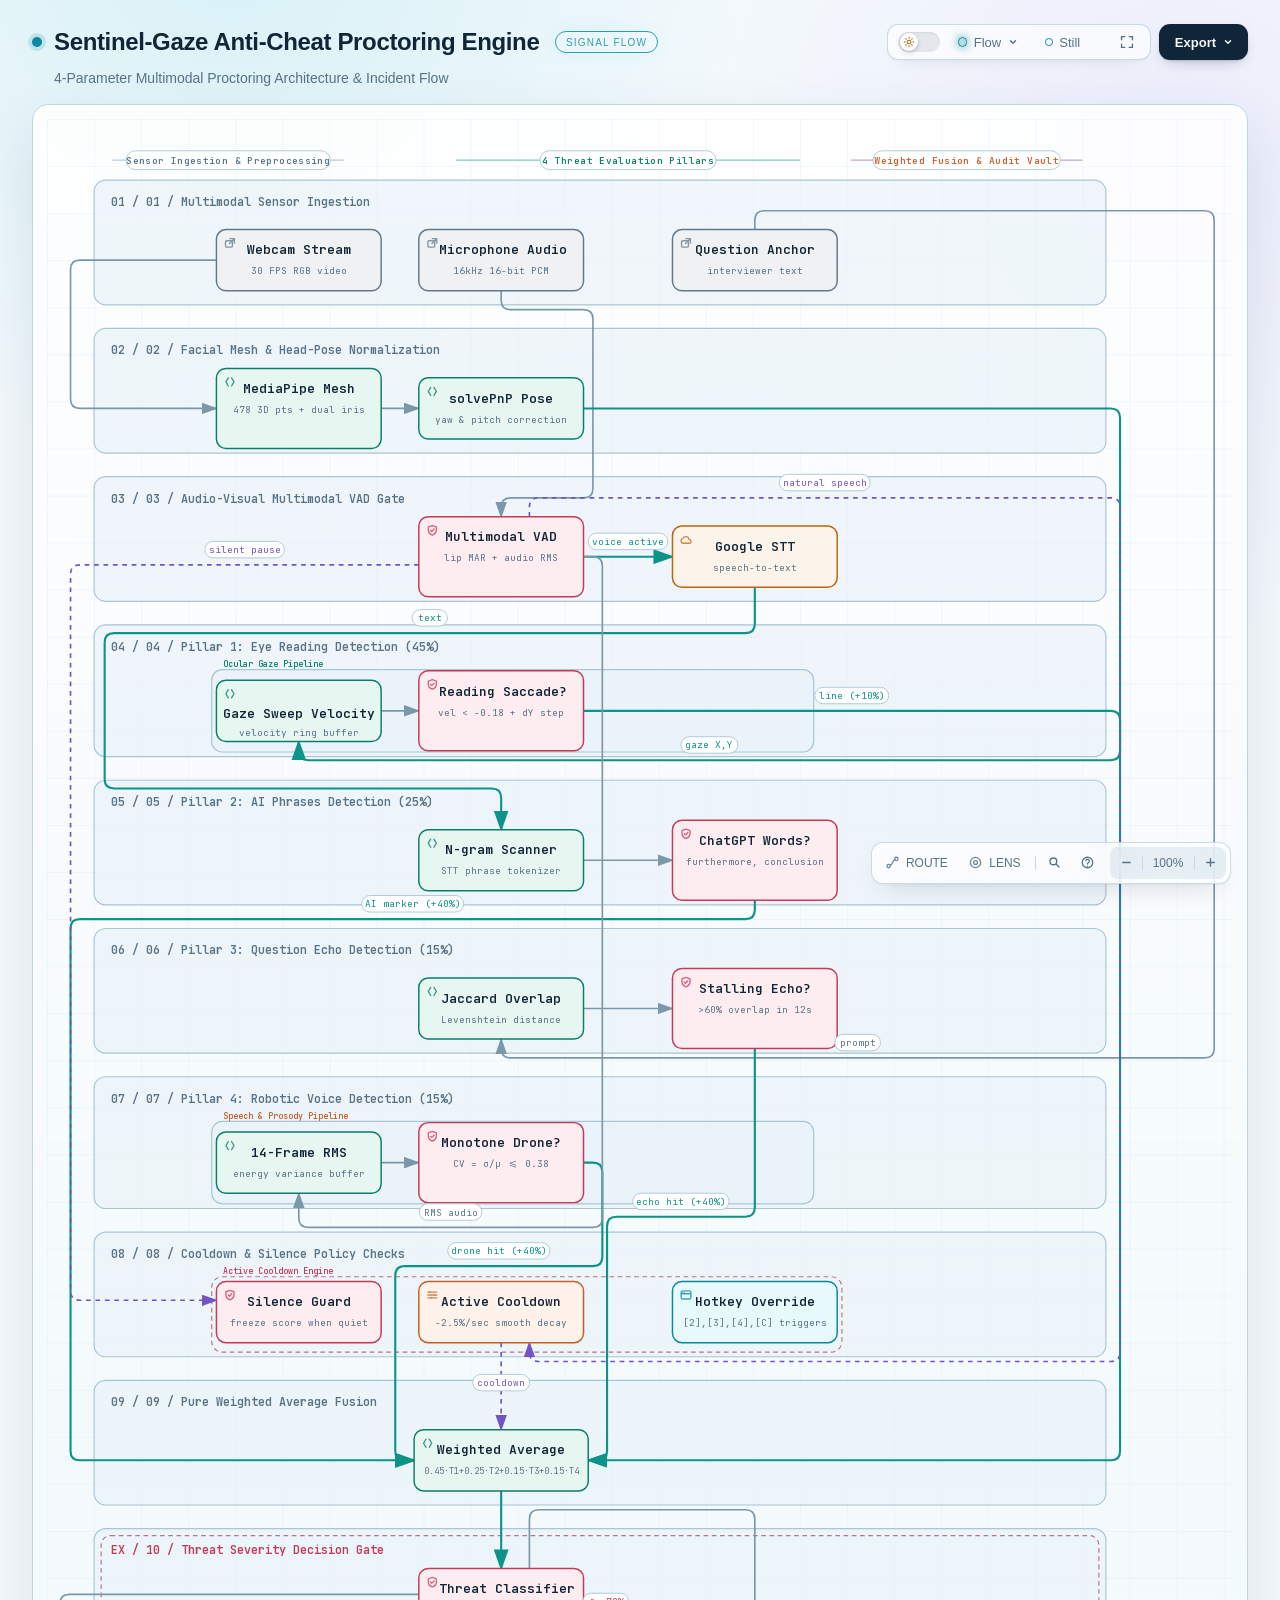
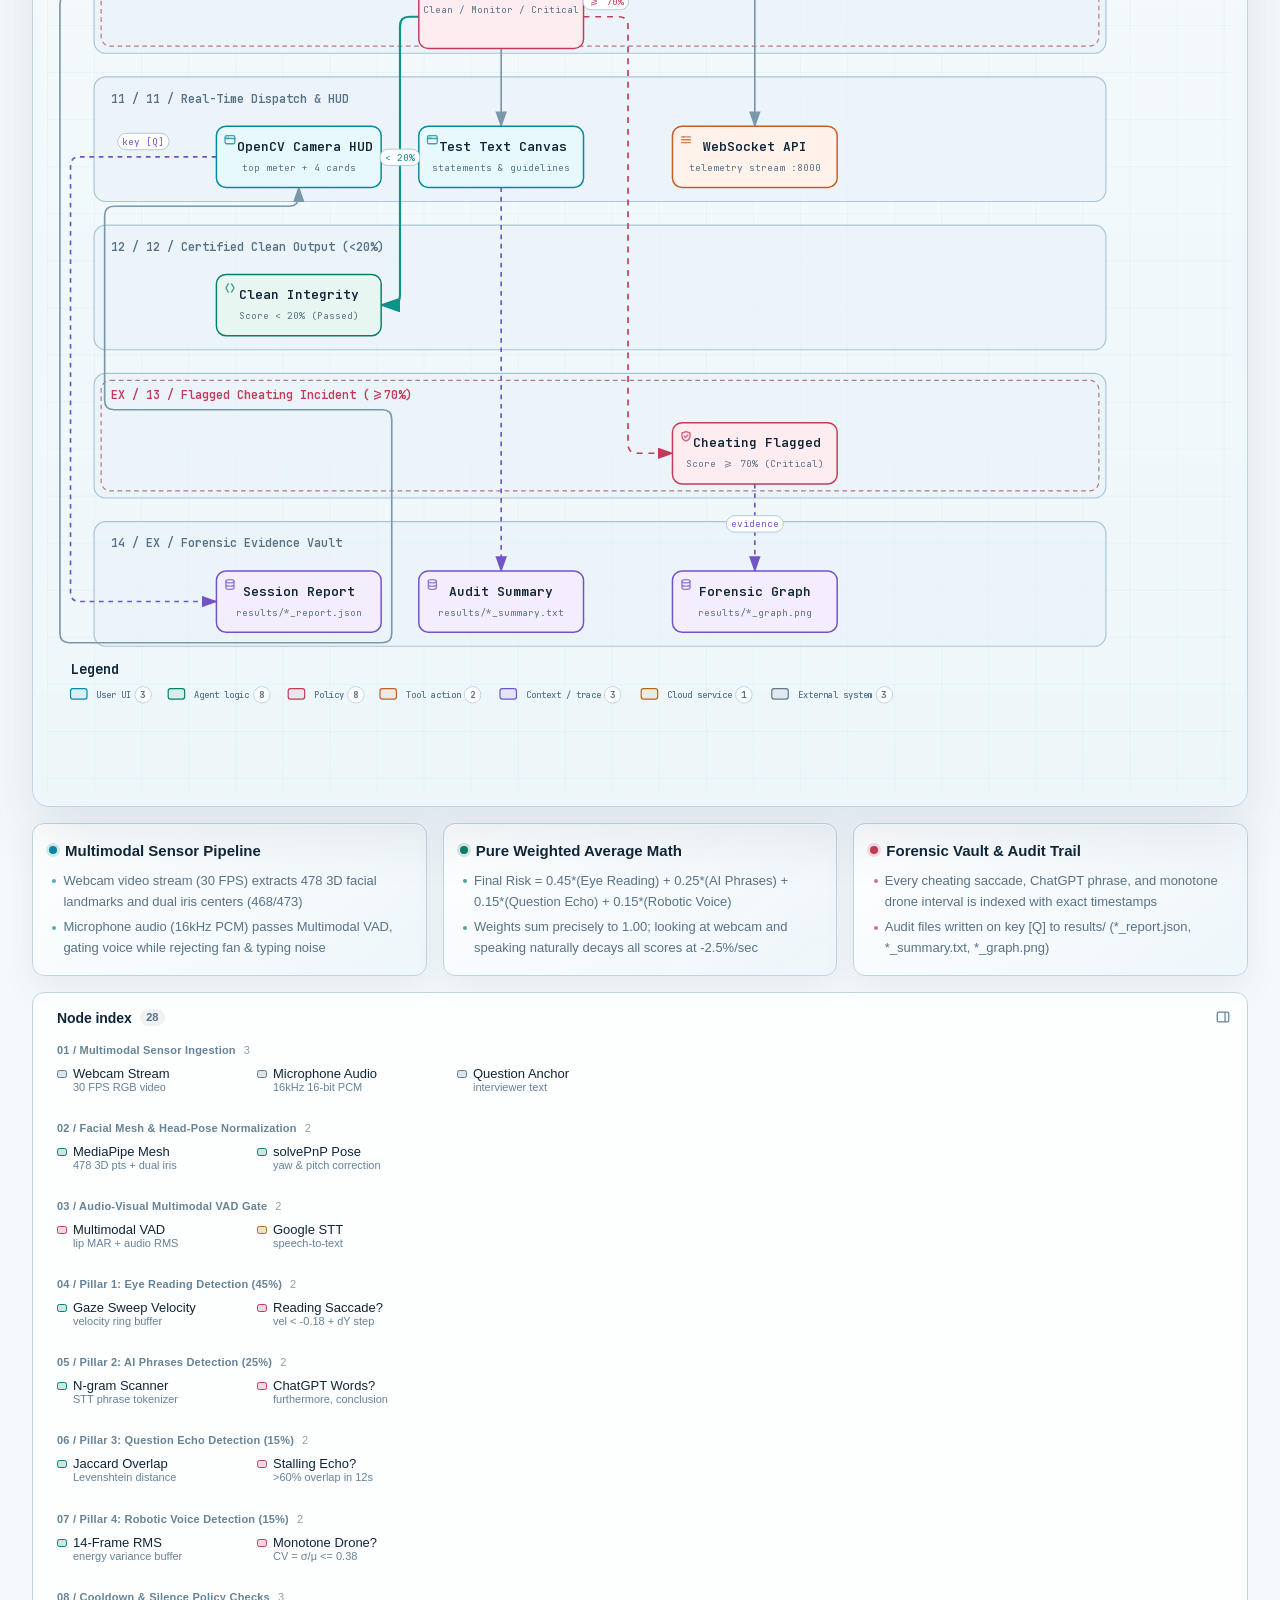
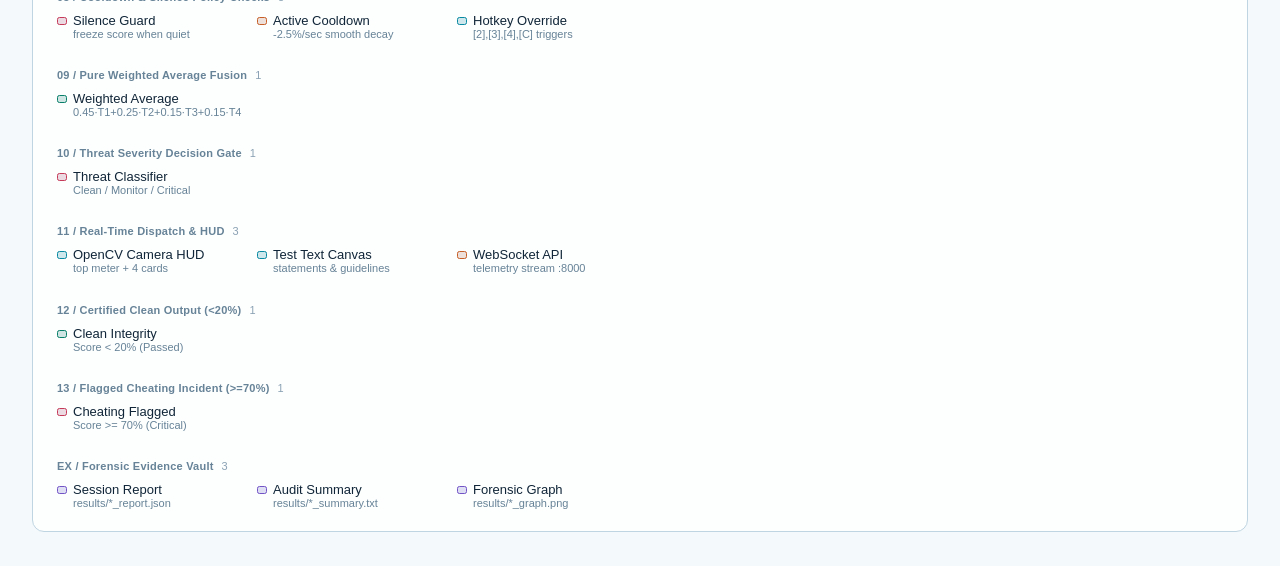
==== sentinel_gaze_archify.html @ 7a7260e8 "Add official Archify workflow diagram, JSON spec, and /diagram server endpoint" ====
<!DOCTYPE html>
<html lang="en" data-theme="dark" data-preset="signal-flow">
<head>
  <meta charset="UTF-8">
  <meta name="viewport" content="width=device-width, initial-scale=1.0">
  <meta name="generator" content="archify 3.2.0">
  <meta name="archify-reader-contract" content="declared-wide-v1">
  <title>Sentinel-Gaze Anti-Cheat Proctoring Engine Diagram</title>
  <script>
    // Resolve the theme before first paint so light-preference users don't
    // see a dark flash. The toolbar script below re-applies with UI state.
    (function () {
      try {
        var theme = null;
        try {
          var param = new URLSearchParams(window.location.search).get('theme');
          if (param === 'light' || param === 'dark') theme = param;
          if (new URLSearchParams(window.location.search).get('embed') === '1') {
            document.documentElement.setAttribute('data-embed', 'true');
          }
          if (new URLSearchParams(window.location.search).get('present') === '1') {
            document.documentElement.setAttribute('data-present', 'true');
          }
        } catch (_) {}
        if (!theme) {
          try { theme = localStorage.getItem('archify-theme'); } catch (_) {}
        }
        if (theme !== 'light' && theme !== 'dark') {
          theme = window.matchMedia('(prefers-color-scheme: light)').matches ? 'light' : 'dark';
        }
        document.documentElement.setAttribute('data-theme', theme);
      } catch (_) {}
    })();
  </script>
  <style id="archify-fonts">
/*
JetBrains Mono variable WOFF2 subsets from Google Fonts service revision v24.
These fixed bytes are shared by the viewer and its SVG/raster exports.
No local() source: an installed copy must not override the bundled font.
Uncovered characters (including CJK) still use the system fallback stack.
Upstream: https://github.com/JetBrains/JetBrainsMono

cyrillic-ext    1664 bytes  sha256 9343de2ca5d9549f792e7962375af8efb0f320c7643bfd36c884b5a30e5c396f
cyrillic        8892 bytes  sha256 4995a9a43ac659ec32fcd8b463755cd6a07b31a6e6b3894a6a153b661cf490e2
greek           6800 bytes  sha256 49c3da6c9a2b279b0f1f860f5cfb1f5dc38d88a5c7be9c9b1837bbc4e3db6111
vietnamese      5872 bytes  sha256 d44eb1936043a56038eb02dd70b243f379bef65783f94ec12f277550720411f1
latin-ext      11596 bytes  sha256 9c38cb2d0d2d93c1ee6e21fa78db76f13ea7e15e15cc64214c7ca89b6aaa35c4
latin          31340 bytes  sha256 2c32b9b3ee358c119e210f6f5195f9bd34894d78a785ff2e95d60e718e400af4

Copyright 2020 The JetBrains Mono Project Authors (https://github.com/JetBrains/JetBrainsMono)

This Font Software is licensed under the SIL Open Font License, Version 1.1.
This license is copied below, and is also available with a FAQ at:
https://openfontlicense.org


-----------------------------------------------------------
SIL OPEN FONT LICENSE Version 1.1 - 26 February 2007
-----------------------------------------------------------

PREAMBLE
The goals of the Open Font License (OFL) are to stimulate worldwide
development of collaborative font projects, to support the font creation
efforts of academic and linguistic communities, and to provide a free and
open framework in which fonts may be shared and improved in partnership
with others.

The OFL allows the licensed fonts to be used, studied, modified and
redistributed freely as long as they are not sold by themselves. The
fonts, including any derivative works, can be bundled, embedded,
redistributed and/or sold with any software provided that any reserved
names are not used by derivative works. The fonts and derivatives,
however, cannot be released under any other type of license. The
requirement for fonts to remain under this license does not apply
to any document created using the fonts or their derivatives.

DEFINITIONS
"Font Software" refers to the set of files released by the Copyright
Holder(s) under this license and clearly marked as such. This may
include source files, build scripts and documentation.

"Reserved Font Name" refers to any names specified as such after the
copyright statement(s).

"Original Version" refers to the collection of Font Software components as
distributed by the Copyright Holder(s).

"Modified Version" refers to any derivative made by adding to, deleting,
or substituting -- in part or in whole -- any of the components of the
Original Version, by changing formats or by porting the Font Software to a
new environment.

"Author" refers to any designer, engineer, programmer, technical
writer or other person who contributed to the Font Software.

PERMISSION & CONDITIONS
Permission is hereby granted, free of charge, to any person obtaining
a copy of the Font Software, to use, study, copy, merge, embed, modify,
redistribute, and sell modified and unmodified copies of the Font
Software, subject to the following conditions:

1) Neither the Font Software nor any of its individual components,
in Original or Modified Versions, may be sold by itself.

2) Original or Modified Versions of the Font Software may be bundled,
redistributed and/or sold with any software, provided that each copy
contains the above copyright notice and this license. These can be
included either as stand-alone text files, human-readable headers or
in the appropriate machine-readable metadata fields within text or
binary files as long as those fields can be easily viewed by the user.

3) No Modified Version of the Font Software may use the Reserved Font
Name(s) unless explicit written permission is granted by the corresponding
Copyright Holder. This restriction only applies to the primary font name as
presented to the users.

4) The name(s) of the Copyright Holder(s) or the Author(s) of the Font
Software shall not be used to promote, endorse or advertise any
Modified Version, except to acknowledge the contribution(s) of the
Copyright Holder(s) and the Author(s) or with their explicit written
permission.

5) The Font Software, modified or unmodified, in part or in whole,
must be distributed entirely under this license, and must not be
distributed under any other license. The requirement for fonts to
remain under this license does not apply to any document created
using the Font Software.

TERMINATION
This license becomes null and void if any of the above conditions are
not met.

DISCLAIMER
THE FONT SOFTWARE IS PROVIDED "AS IS", WITHOUT WARRANTY OF ANY KIND,
EXPRESS OR IMPLIED, INCLUDING BUT NOT LIMITED TO ANY WARRANTIES OF
MERCHANTABILITY, FITNESS FOR A PARTICULAR PURPOSE AND NONINFRINGEMENT
OF COPYRIGHT, PATENT, TRADEMARK, OR OTHER RIGHT. IN NO EVENT SHALL THE
COPYRIGHT HOLDER BE LIABLE FOR ANY CLAIM, DAMAGES OR OTHER LIABILITY,
INCLUDING ANY GENERAL, SPECIAL, INDIRECT, INCIDENTAL, OR CONSEQUENTIAL
DAMAGES, WHETHER IN AN ACTION OF CONTRACT, TORT OR OTHERWISE, ARISING
FROM, OUT OF THE USE OR INABILITY TO USE THE FONT SOFTWARE OR FROM
OTHER DEALINGS IN THE FONT SOFTWARE.
*/
    /* cyrillic-ext */
    @font-face { font-family: 'JetBrains Mono'; font-style: normal; font-weight: 400 800; font-display: swap;
      src: url([data-uri]) format('woff2');
      unicode-range: U+0460-052F, U+1C80-1C8A, U+20B4, U+2DE0-2DFF, U+A640-A69F, U+FE2E-FE2F; }
    /* cyrillic */
    @font-face { font-family: 'JetBrains Mono'; font-style: normal; font-weight: 400 800; font-display: swap;
      src: url([data-uri]) format('woff2');
      unicode-range: U+0301, U+0400-045F, U+0490-0491, U+04B0-04B1, U+2116; }
    /* greek */
    @font-face { font-family: 'JetBrains Mono'; font-style: normal; font-weight: 400 800; font-display: swap;
      src: url([data-uri]) format('woff2');
      unicode-range: U+0370-0377, U+037A-037F, U+0384-038A, U+038C, U+038E-03A1, U+03A3-03FF; }
    /* vietnamese */
    @font-face { font-family: 'JetBrains Mono'; font-style: normal; font-weight: 400 800; font-display: swap;
      src: url([data-uri]) format('woff2');
      unicode-range: U+0102-0103, U+0110-0111, U+0128-0129, U+0168-0169, U+01A0-01A1, U+01AF-01B0, U+0300-0301, U+0303-0304, U+0308-0309, U+0323, U+0329, U+1EA0-1EF9, U+20AB; }
    /* latin-ext */
    @font-face { font-family: 'JetBrains Mono'; font-style: normal; font-weight: 400 800; font-display: swap;
      src: url([data-uri]) format('woff2');
      unicode-range: U+0100-02BA, U+02BD-02C5, U+02C7-02CC, U+02CE-02D7, U+02DD-02FF, U+0304, U+0308, U+0329, U+1D00-1DBF, U+1E00-1E9F, U+1EF2-1EFF, U+2020, U+20A0-20AB, U+20AD-20C0, U+2113, U+2C60-2C7F, U+A720-A7FF; }
    /* latin */
    @font-face { font-family: 'JetBrains Mono'; font-style: normal; font-weight: 400 800; font-display: swap;
      src: url([data-uri]) format('woff2');
      unicode-range: U+0000-00FF, U+0131, U+0152-0153, U+02BB-02BC, U+02C6, U+02DA, U+02DC, U+0304, U+0308, U+0329, U+2000-206F, U+20AC, U+2122, U+2191, U+2193, U+2212, U+2215, U+FEFF, U+FFFD; }
  </style>
  <style>
    /* ==========================================================
       THEME VARIABLES — switch by toggling [data-theme] on <html>
       ========================================================== */
    :root,
    [data-theme="dark"] {
      --bg: #020617;
      --grid: #1e293b;
      --canvas-dot: rgba(148, 163, 184, 0.16);
      --text: #ffffff;
      --text-muted: #94a3b8;
      --text-dim: #475569;
      /* UI chrome and menu hints need more contrast than SVG .t-dim accents */
      --text-faint: #7d8da1;

      --panel: rgba(15, 23, 42, 0.5);
      --panel-border: #1e293b;
      --lane-fill: rgba(15, 23, 42, 0.22);
      --lane-stroke: #334155;

      --arrow: #94a3b8;
      --arrow-emphasis: #34d399;

      /* Opaque mask color used behind semi-transparent component fills
         so the arrows drawn underneath are properly hidden. */
      --mask: #0f172a;

      --frontend-fill:    rgba(8, 51, 68, 0.4);
      --frontend-stroke:  #22d3ee;
      --backend-fill:     rgba(6, 78, 59, 0.4);
      --backend-stroke:   #34d399;
      --database-fill:    rgba(76, 29, 149, 0.4);
      --database-stroke:  #a78bfa;
      --cloud-fill:       rgba(120, 53, 15, 0.3);
      --cloud-stroke:     #fbbf24;
      --security-fill:    rgba(136, 19, 55, 0.4);
      --security-stroke:  #fb7185;
      --messagebus-fill:  rgba(251, 146, 60, 0.3);
      --messagebus-stroke:#fb923c;
      --external-fill:    rgba(30, 41, 59, 0.5);
      --external-stroke:  #94a3b8;

      --toolbar-bg:       rgba(15, 23, 42, 0.8);
      --toolbar-border:   #334155;
      --toolbar-text:     #e2e8f0;
      --toolbar-hover:    rgba(15, 23, 42, 0.95);
      --toolbar-menu-bg:  #0f172a;
    }

    [data-theme="light"] {
      --bg: #f4f5f7;
      --grid: #e9edf2;
      --canvas-dot: #e2e7ec;
      --text: #111827;
      --text-muted: #5b6474;
      --text-dim: #9aa3b2;
      --text-faint: #6b7280;

      --panel: #ffffff;
      --panel-border: #e5e7eb;
      --lane-fill: rgba(248, 250, 252, 0.65);
      --lane-stroke: #cbd5e1;

      --arrow: #64748b;
      --arrow-emphasis: #059669;

      --mask: #ffffff;

      --frontend-fill: rgba(34, 211, 238, 0.15);
      --frontend-stroke: #0891b2;
      --backend-fill: rgba(52, 211, 153, 0.18);
      --backend-stroke: #059669;
      --database-fill: rgba(167, 139, 250, 0.2);
      --database-stroke: #7c3aed;
      --cloud-fill: rgba(251, 191, 36, 0.18);
      --cloud-stroke: #d97706;
      --security-fill: rgba(251, 113, 133, 0.15);
      --security-stroke: #e11d48;
      --messagebus-fill: rgba(251, 146, 60, 0.15);
      --messagebus-stroke: #ea580c;
      --external-fill: rgba(148, 163, 184, 0.18);
      --external-stroke: #64748b;

      --toolbar-bg:       rgba(255, 255, 255, 0.92);
      --toolbar-border:   #cbd5e1;
      --toolbar-text:     #334155;
      --toolbar-hover:    #ffffff;
      --toolbar-menu-bg:  #ffffff;
    }

    /* ==========================================================
       SIGNAL FLOW — an opt-in, motion-forward visual preset.
       The variables also target a standalone exported SVG, whose
       root carries data-preset and data-theme directly.
       ========================================================== */
    [data-preset="signal-flow"][data-theme="dark"] {
      --bg: #030711;
      --grid: #15233a;
      --panel: rgba(6, 14, 28, 0.78);
      --panel-border: #1d3350;
      --lane-fill: rgba(9, 22, 40, 0.5);
      --lane-stroke: #2c4564;
      --text: #f5fbff;
      --text-muted: #9eb0c7;
      --text-dim: #52667f;
      --text-faint: #7890ad;
      --mask: #07101e;
      --frontend-fill: rgba(6, 182, 212, 0.14);
      --frontend-stroke: #67e8f9;
      --backend-fill: rgba(16, 185, 129, 0.14);
      --backend-stroke: #5eead4;
      --database-fill: rgba(139, 92, 246, 0.16);
      --database-stroke: #c4b5fd;
      --cloud-fill: rgba(245, 158, 11, 0.13);
      --cloud-stroke: #fcd34d;
      --security-fill: rgba(244, 63, 94, 0.13);
      --security-stroke: #fda4af;
      --messagebus-fill: rgba(249, 115, 22, 0.13);
      --messagebus-stroke: #fdba74;
      --external-fill: rgba(71, 85, 105, 0.24);
      --external-stroke: #a5b4c7;
      --arrow: #7890ad;
      --arrow-emphasis: #2dd4bf;
      --toolbar-bg: rgba(7, 16, 30, 0.86);
      --toolbar-border: #29415f;
      --toolbar-menu-bg: #07101e;
    }

    [data-preset="signal-flow"][data-theme="light"] {
      --bg: #f4f9fc;
      --grid: #d4e5ee;
      --panel: rgba(255, 255, 255, 0.82);
      --panel-border: #bfd5e2;
      --lane-fill: rgba(232, 243, 248, 0.62);
      --lane-stroke: #a9c5d5;
      --text: #102638;
      --text-muted: #587287;
      --text-dim: #8aa2b4;
      --text-faint: #668397;
      --mask: #ffffff;
      --frontend-fill: rgba(6, 182, 212, 0.09);
      --frontend-stroke: #0789a1;
      --backend-fill: rgba(5, 150, 105, 0.09);
      --backend-stroke: #087f69;
      --database-fill: rgba(124, 58, 237, 0.09);
      --database-stroke: #7254c7;
      --cloud-fill: rgba(217, 119, 6, 0.08);
      --cloud-stroke: #b9670b;
      --security-fill: rgba(225, 29, 72, 0.08);
      --security-stroke: #c53a59;
      --messagebus-fill: rgba(234, 88, 12, 0.08);
      --messagebus-stroke: #c65f27;
      --external-fill: rgba(100, 116, 139, 0.1);
      --external-stroke: #607a8c;
      --arrow: #7b97aa;
      --arrow-emphasis: #0d9488;
    }

    /* ==========================================================
       BLUEPRINT — a review-first drafting preset for deployment,
       infrastructure, and technical design documentation. It keeps
       the same semantic palette and geometry while trading glow for
       precise grid contrast, squared materials, and drafting marks.
       ========================================================== */
    [data-preset="blueprint"][data-theme="dark"] {
      --bg: #06131f;
      --grid: #17425a;
      --panel: rgba(7, 27, 43, 0.9);
      --panel-border: #27627f;
      --lane-fill: rgba(10, 43, 66, 0.36);
      --lane-stroke: #34799a;
      --text: #e3f6ff;
      --text-muted: #91b8ca;
      --text-dim: #557e92;
      --text-faint: #739caf;
      --mask: #0a2031;
      --frontend-fill: rgba(26, 157, 193, 0.14);
      --frontend-stroke: #66d9ef;
      --backend-fill: rgba(31, 155, 124, 0.13);
      --backend-stroke: #69dfbd;
      --database-fill: rgba(120, 105, 196, 0.14);
      --database-stroke: #b4a8ff;
      --cloud-fill: rgba(197, 145, 43, 0.13);
      --cloud-stroke: #ffd166;
      --security-fill: rgba(199, 76, 104, 0.13);
      --security-stroke: #ff8da1;
      --messagebus-fill: rgba(207, 112, 49, 0.13);
      --messagebus-stroke: #ffad66;
      --external-fill: rgba(84, 119, 139, 0.18);
      --external-stroke: #a7cad9;
      --arrow: #78a3b7;
      --arrow-emphasis: #64dfc1;
      --toolbar-bg: rgba(7, 28, 45, 0.92);
      --toolbar-border: #34799a;
      --toolbar-text: #d8f3ff;
      --toolbar-hover: rgba(18, 58, 83, 0.95);
      --toolbar-menu-bg: #0a2031;
    }

    [data-preset="blueprint"][data-theme="light"] {
      --bg: #edf7fa;
      --grid: #b5d5e1;
      --panel: rgba(249, 253, 255, 0.94);
      --panel-border: #78aabd;
      --lane-fill: rgba(210, 232, 240, 0.42);
      --lane-stroke: #83b2c4;
      --text: #123344;
      --text-muted: #4e7486;
      --text-dim: #86a6b4;
      --text-faint: #668c9d;
      --mask: #f9fdff;
      --frontend-fill: rgba(8, 145, 178, 0.08);
      --frontend-stroke: #087f9c;
      --backend-fill: rgba(5, 128, 101, 0.08);
      --backend-stroke: #08755f;
      --database-fill: rgba(100, 75, 180, 0.08);
      --database-stroke: #6757a8;
      --cloud-fill: rgba(181, 120, 15, 0.08);
      --cloud-stroke: #a86609;
      --security-fill: rgba(190, 48, 80, 0.07);
      --security-stroke: #b32f50;
      --messagebus-fill: rgba(196, 81, 22, 0.07);
      --messagebus-stroke: #b65120;
      --external-fill: rgba(79, 112, 128, 0.08);
      --external-stroke: #506f7e;
      --arrow: #6d93a5;
      --arrow-emphasis: #087f69;
      --toolbar-bg: rgba(247, 252, 254, 0.94);
      --toolbar-border: #8ab5c5;
      --toolbar-text: #294f61;
      --toolbar-hover: #ffffff;
      --toolbar-menu-bg: #f9fdff;
    }

    /* ==========================================================
       EDITORIAL — a warm, publication-minded preset for design
       reviews, launch notes, and documentation. The diagram keeps
       the same semantic palette and exact geometry, but trades
       software chrome for paper, ink, ruled structure, and one
       restrained vermilion accent.
       ========================================================== */
    [data-preset="editorial"][data-theme="dark"] {
      --bg: #181611;
      --grid: #39342a;
      --panel: rgba(35, 31, 24, 0.96);
      --panel-border: #625a4a;
      --lane-fill: rgba(52, 46, 35, 0.46);
      --lane-stroke: #726957;
      --text: #f4eddf;
      --text-muted: #b9ae9b;
      --text-dim: #776e60;
      --text-faint: #9d917e;
      --mask: #231f18;
      --frontend-fill: rgba(43, 133, 142, 0.16);
      --frontend-stroke: #7fc6c7;
      --backend-fill: rgba(63, 132, 92, 0.16);
      --backend-stroke: #8fc29e;
      --database-fill: rgba(117, 91, 141, 0.17);
      --database-stroke: #c0a4d0;
      --cloud-fill: rgba(170, 119, 49, 0.16);
      --cloud-stroke: #d8ad68;
      --security-fill: rgba(157, 69, 65, 0.17);
      --security-stroke: #df9085;
      --messagebus-fill: rgba(174, 79, 42, 0.16);
      --messagebus-stroke: #df946f;
      --external-fill: rgba(126, 115, 96, 0.18);
      --external-stroke: #b8ad99;
      --arrow: #948978;
      --arrow-emphasis: #dd6b3d;
      --toolbar-bg: rgba(35, 31, 24, 0.92);
      --toolbar-border: #625a4a;
      --toolbar-text: #eee5d5;
      --toolbar-hover: #302a20;
      --toolbar-menu-bg: #231f18;
    }

    [data-preset="editorial"][data-theme="light"] {
      --bg: #f2eee5;
      --grid: #d8d0c2;
      --panel: rgba(251, 248, 241, 0.97);
      --panel-border: #c4b9a6;
      --lane-fill: rgba(229, 221, 207, 0.42);
      --lane-stroke: #b8aa94;
      --text: #242018;
      --text-muted: #6f6658;
      --text-dim: #a09788;
      --text-faint: #817767;
      --mask: #fbf8f1;
      --frontend-fill: rgba(31, 117, 126, 0.09);
      --frontend-stroke: #287e84;
      --backend-fill: rgba(42, 119, 75, 0.09);
      --backend-stroke: #397b53;
      --database-fill: rgba(105, 75, 130, 0.09);
      --database-stroke: #765d86;
      --cloud-fill: rgba(157, 103, 31, 0.1);
      --cloud-stroke: #9a671f;
      --security-fill: rgba(153, 58, 52, 0.09);
      --security-stroke: #9e463f;
      --messagebus-fill: rgba(182, 70, 27, 0.09);
      --messagebus-stroke: #ad4b25;
      --external-fill: rgba(101, 91, 75, 0.09);
      --external-stroke: #746b5e;
      --arrow: #8a806f;
      --arrow-emphasis: #bb4c23;
      --toolbar-bg: rgba(251, 248, 241, 0.94);
      --toolbar-border: #c4b9a6;
      --toolbar-text: #40392f;
      --toolbar-hover: #fffdf8;
      --toolbar-menu-bg: #fbf8f1;
    }

    * { margin: 0; padding: 0; box-sizing: border-box; }

    body {
      --archify-page-top: 2rem;
      font-family: -apple-system, BlinkMacSystemFont, 'Segoe UI', 'PingFang SC', 'Hiragino Sans GB', 'Microsoft YaHei', 'Noto Sans CJK SC', 'Noto Sans', Roboto, 'Helvetica Neue', Arial, sans-serif;
      -webkit-font-smoothing: antialiased;
      background: var(--bg);
      min-height: 100vh;
      padding: var(--archify-page-top) 2rem 2rem;
      color: var(--text);
      /* Theme surfaces change together; animating the page background leaves it
         visibly out of sync with the SVG and panel for the first 200ms. */
    }

    html[data-preset="signal-flow"] body {
      background-image:
        radial-gradient(circle at 18% -8%, rgba(34, 211, 238, 0.14), transparent 34rem),
        radial-gradient(circle at 92% 18%, rgba(139, 92, 246, 0.12), transparent 30rem);
      background-attachment: fixed;
    }
    html[data-preset="signal-flow"][data-theme="light"] body {
      background-image:
        radial-gradient(circle at 18% -8%, rgba(6, 182, 212, 0.12), transparent 34rem),
        radial-gradient(circle at 92% 18%, rgba(139, 92, 246, 0.08), transparent 30rem);
    }
    html[data-preset="blueprint"] body {
      background-image:
        linear-gradient(var(--grid) 1px, transparent 1px),
        linear-gradient(90deg, var(--grid) 1px, transparent 1px);
      background-size: 32px 32px;
      background-position: -1px -1px;
      background-attachment: fixed;
    }
    html[data-preset="editorial"] body {
      background-image:
        linear-gradient(90deg, transparent 0, transparent 5.4rem, color-mix(in srgb, var(--security-stroke) 18%, transparent) 5.4rem, color-mix(in srgb, var(--security-stroke) 18%, transparent) calc(5.4rem + 1px), transparent calc(5.4rem + 1px)),
        repeating-linear-gradient(0deg, transparent 0, transparent 31px, color-mix(in srgb, var(--grid) 36%, transparent) 31px, color-mix(in srgb, var(--grid) 36%, transparent) 32px);
      background-attachment: fixed;
    }

    /* Gallery/embed mode keeps the generated artifact as the source of truth
       while presenting only its diagram surface inside a proof card. */
    html[data-embed="true"] body {
      min-height: 0;
      padding: 0;
      overflow: hidden;
      background: var(--bg);
      background-image: none;
    }
    html[data-embed="true"] .toolbar,
    html[data-embed="true"] .header,
    html[data-embed="true"] .cards,
    html[data-embed="true"] .diagram-nav,
    html[data-embed="true"] .overview-map,
    html[data-embed="true"] .focus-chip,
    html[data-embed="true"] .route-probe,
    html[data-embed="true"] .semantic-lens,
    html[data-embed="true"] .diagram-guide,
    html[data-embed="true"] .node-finder,
    html[data-embed="true"] .node-outline { display: none !important; }
    html[data-embed="true"] .container { max-width: none; }
    html[data-embed="true"] .diagram-container {
      padding: 0.5rem;
      border: 0;
      border-radius: 0;
      box-shadow: none;
    }
    html[data-embed="true"] .diagram-container svg { min-width: 0; }

    /* Presentation Stage is a viewer-only layer: it gives the live diagram
       the viewport while keeping guided views, theme, focus, and exports real.
       Embed mode wins when both query parameters are present. */
    html[data-present="true"]:not([data-embed="true"]) body {
      --archify-page-top: 1rem;
      height: 100dvh;
      min-height: 0;
      padding: 1rem;
      overflow: hidden;
    }
    html[data-present="true"]:not([data-embed="true"]) .container {
      display: flex;
      flex-direction: column;
      gap: 0.75rem;
      width: 100%;
      max-width: none;
      height: calc(100dvh - 2rem);
    }
    html[data-present="true"]:not([data-embed="true"]) .header {
      flex: none;
      min-width: 0;
      margin: 0;
      padding-right: 23rem;
    }
    html[data-present="true"]:not([data-embed="true"]) .header-row { margin-bottom: 0.25rem; }
    html[data-present="true"]:not([data-embed="true"]) .subtitle {
      overflow: hidden;
      text-overflow: ellipsis;
      white-space: nowrap;
    }

    html[data-present="true"]:not([data-embed="true"]) .diagram-container {
      display: flex;
      flex: 1 1 auto;
      align-items: center;
      justify-content: center;
      min-height: 0;
      padding: 0.75rem;
      padding-bottom: calc(0.75rem + var(--archify-nav-reserve));
    }
    html[data-present="true"]:not([data-embed="true"]) .diagram-container > svg {
      flex: 1 1 auto;
      height: 100%;
      min-height: 0;
      width: 100%;
      min-width: 0;
    }
    html[data-present="true"]:not([data-embed="true"]) .cards { display: none; }
    html[data-present="true"]:not([data-embed="true"]) #btn-present {
      border-color: var(--frontend-stroke);
      color: var(--frontend-stroke);
    }

    /* The reader owns only the outer scale. Compact automatic sequences fit at
       their authored text size or larger. Long sequences and waterfall rows
       favor reading width and page scroll; other diagrams keep height fitting.
       Small automatic canvases retain a modest scale inside a usable shell.
       Every strategy preserves the authored SVG/viewBox and semantic geometry. */
    .container {
      width: 100%;
      max-width: var(--archify-reader-width, 1440px);
      margin: 0 auto;
    }
    html[data-reader-area="true"] .diagram-container {
      min-height: var(--archify-diagram-min-height);
      display: flex;
      align-items: center;
    }
    html[data-reader-area="true"] .diagram-container > svg { flex-shrink: 0; }
    /* The original SVG legend can use the outer corner while the capped or fitted
       diagram stays centered. The container still clips all outer paint. */
    .diagram-container:has([data-reader-legend-corner]) > svg { overflow: visible; }
    .diagram-container [data-reader-legend-corner] {
      transform-origin: 0 0;
      transform-box: view-box;
      transform: var(--archify-reader-legend-transform);
    }
    html[data-reader-narrow="true"]:not([data-present="true"]) .diagram-container > svg {
      min-width: 0;
      max-width: var(--archify-diagram-max-width);
      margin-inline: auto;
    }
    @media (min-width: 768px) and (max-height: 920px) {
      .header { margin-bottom: 1rem; }
      .diagram-container { padding: 1rem; }
      .cards { margin-top: 1rem; }
      .card { padding: 1rem; }
    }

    .header { margin-bottom: 1.5rem; padding-right: 29.5rem; }

    html[data-preset="signal-flow"] .header,
    html[data-preset="blueprint"] .header,
    html[data-preset="editorial"] .header { padding-right: 29.5rem; }

    .header-row {
      display: flex;
      align-items: center;
      gap: 0.75rem;
      min-height: 2.75rem;
      margin-bottom: 0.25rem;
    }

    .pulse-dot {
      flex: none;
      width: 10px;
      height: 10px;
      background: var(--frontend-stroke);
      border-radius: 50%;
      box-shadow: 0 0 0 4px color-mix(in srgb, var(--frontend-stroke) 16%, transparent);
      animation: none;
    }

    html[data-motion-capable="true"] .pulse-dot { animation: pulse 2s infinite; }

    @keyframes pulse {
      0%, 100% { opacity: 1; }
      50% { opacity: 0.5; }
    }

    h1 {
      font-size: 1.5rem;
      font-weight: 650;
      line-height: 1.25;
      letter-spacing: -0.015em;
    }

    .subtitle {
      color: var(--text-muted);
      font-size: 0.875rem;
      line-height: 1.55;
      margin-left: 1.375rem;
    }

    html[data-preset="signal-flow"] .header-row::after {
      content: attr(data-preset-badge-signal-flow);
      flex: none;
      margin-left: 0.25rem;
      color: var(--frontend-stroke);
      border: 1px solid var(--frontend-stroke);
      border-radius: 999px;
      padding: 0.28rem 0.6rem;
      font-size: 0.625rem;
      letter-spacing: 0.12em;
      opacity: 0.82;
      box-shadow: 0 0 20px rgba(34, 211, 238, 0.12);
      white-space: nowrap;
    }

    html[data-preset="blueprint"] .pulse-dot {
      width: 10px;
      height: 10px;
      border: 1px solid var(--frontend-stroke);
      border-radius: 1px;
      background: transparent;
      box-shadow: inset 0 0 0 2px var(--bg);
      transform: rotate(45deg);
      animation: none;
    }
    html[data-preset="blueprint"] .header-row::after {
      content: attr(data-preset-badge-blueprint);
      flex: none;
      margin-left: 0.25rem;
      padding: 0.28rem 0.55rem;
      border-top: 1px solid var(--frontend-stroke);
      border-bottom: 1px solid var(--frontend-stroke);
      color: var(--frontend-stroke);
      font-size: 0.5625rem;
      font-weight: 700;
      letter-spacing: 0.14em;
      white-space: nowrap;
    }

    html[data-preset="editorial"] h1,
    html[data-preset="editorial"] .card h3 {
      font-family: Georgia, 'Times New Roman', 'Songti SC', STSong, serif;
      letter-spacing: -0.02em;
    }
    html[data-preset="editorial"] h1 { font-size: 1.72rem; font-weight: 600; }
    html[data-preset="editorial"] .pulse-dot {
      width: 9px;
      height: 9px;
      border: 1px solid var(--arrow-emphasis);
      border-radius: 0;
      background: var(--arrow-emphasis);
      box-shadow: 0 0 0 3px color-mix(in srgb, var(--arrow-emphasis) 14%, transparent);
      transform: rotate(45deg);
      animation: none;
    }
    html[data-preset="editorial"] .header-row::after {
      content: attr(data-preset-badge-editorial);
      flex: none;
      margin-left: 0.25rem;
      padding: 0.32rem 0 0.24rem;
      border-bottom: 2px solid var(--arrow-emphasis);
      color: var(--arrow-emphasis);
      font-family: Georgia, 'Times New Roman', serif;
      font-size: 0.625rem;
      font-style: italic;
      font-weight: 600;
      letter-spacing: 0.08em;
      white-space: nowrap;
    }

    .diagram-container {
      --archify-nav-reserve: 0px;
      background: var(--panel);
      border-radius: 1rem;
      border: 1px solid var(--panel-border);
      box-shadow: 0 1px 2px rgba(15, 23, 42, 0.04), 0 16px 40px -20px rgba(15, 23, 42, 0.18);
      padding: 1.5rem;
      padding-bottom: calc(1.5rem + var(--archify-nav-reserve));
      overflow: hidden;
      position: relative;
    }

    html[data-preset="signal-flow"] .diagram-container {
      position: relative;
      overflow: hidden;
      background: linear-gradient(180deg, rgba(8, 20, 38, 0.82), rgba(3, 8, 18, 0.94));
      box-shadow: inset 0 1px 0 rgba(255, 255, 255, 0.04), 0 28px 80px rgba(0, 0, 0, 0.34);
    }
    html[data-preset="signal-flow"][data-theme="light"] .diagram-container {
      background: linear-gradient(180deg, rgba(255, 255, 255, 0.9), rgba(237, 246, 250, 0.94));
      box-shadow: inset 0 1px 0 rgba(255, 255, 255, 0.72), 0 24px 60px rgba(45, 78, 99, 0.12);
    }
    html[data-preset="blueprint"] .diagram-container {
      border-color: var(--panel-border);
      border-radius: 0.35rem;
      background: var(--panel);
      box-shadow:
        inset 0 0 0 1px color-mix(in srgb, var(--panel-border) 34%, transparent),
        0 18px 48px rgba(0, 0, 0, 0.16);
    }
    html[data-preset="blueprint"] .diagram-container::after {
      content: "";
      position: absolute;
      z-index: 10;
      inset: 0.7rem;
      pointer-events: none;
      background:
        linear-gradient(var(--frontend-stroke), var(--frontend-stroke)) left top / 1.35rem 1px no-repeat,
        linear-gradient(var(--frontend-stroke), var(--frontend-stroke)) left top / 1px 1.35rem no-repeat,
        linear-gradient(var(--frontend-stroke), var(--frontend-stroke)) right top / 1.35rem 1px no-repeat,
        linear-gradient(var(--frontend-stroke), var(--frontend-stroke)) right top / 1px 1.35rem no-repeat,
        linear-gradient(var(--frontend-stroke), var(--frontend-stroke)) left bottom / 1.35rem 1px no-repeat,
        linear-gradient(var(--frontend-stroke), var(--frontend-stroke)) left bottom / 1px 1.35rem no-repeat,
        linear-gradient(var(--frontend-stroke), var(--frontend-stroke)) right bottom / 1.35rem 1px no-repeat,
        linear-gradient(var(--frontend-stroke), var(--frontend-stroke)) right bottom / 1px 1.35rem no-repeat;
      opacity: 0.58;
    }
    html[data-preset="editorial"] .diagram-container {
      overflow: hidden;
      border-color: var(--panel-border);
      border-radius: 0.38rem;
      background:
        linear-gradient(90deg, color-mix(in srgb, var(--security-fill) 58%, transparent), transparent 12%),
        var(--panel);
      box-shadow:
        0 1px 0 color-mix(in srgb, var(--text) 6%, transparent),
        0 18px 48px color-mix(in srgb, #000 19%, transparent);
    }
    html[data-preset="editorial"] .diagram-container::after {
      position: absolute;
      z-index: 10;
      top: 0.72rem;
      right: 1.25rem;
      padding: 0.2rem 0.52rem;
      border: 1px solid var(--panel-border);
      background: var(--panel);
      color: var(--arrow-emphasis);
      content: attr(data-preset-badge-editorial-plate);
      font-family: Georgia, 'Times New Roman', serif;
      font-size: 0.52rem;
      font-style: italic;
      font-weight: 600;
      letter-spacing: 0.09em;
      pointer-events: none;
    }
    html[data-embed="true"][data-preset="editorial"] .diagram-container::after { display: none; }
    html[data-motion-capable="true"][data-preset="signal-flow"][data-ambient-entry="running"] .diagram-container::before {
      content: "";
      position: absolute;
      inset: 0;
      pointer-events: none;
      background: linear-gradient(115deg, transparent 28%, rgba(103, 232, 249, 0.035) 48%, transparent 68%);
      transform: translateX(-70%);
      animation: archify-signal-scan 4.8s ease-in-out 1 both;
    }

    /* Motion Governor gives the reader a real static state and gives the
       strongest semantic action the only motion budget. Atmosphere resets to
       its authored base instead of freezing mid-cycle. Static artifacts never
       start a decorative pulse or scan. */
    html:not([data-motion-capable="true"]) svg[data-animation="trace"] [data-animate] {
      animation: none !important;
    }
    html:not([data-motion-capable="true"]) svg[data-animation="trace"] [data-graph-role="automatic-crossover"]:has(> [data-animate="edge"]) > [data-graph-role="automatic-crossover-underlay"] {
      animation: none !important;
    }
    html[data-motion="still"] .pulse-dot,
    html[data-motion="still"] .diagram-container::before,
    html[data-motion="still"] svg[data-animation="trace"] [data-animate],
    html[data-motion-owner] .pulse-dot,
    html[data-motion-owner] .diagram-container::before,
    html[data-motion-owner] svg[data-animation="trace"] [data-animate],
    html[data-embed="true"] .pulse-dot,
    html[data-embed="true"] .diagram-container::before,
    html[data-share-playback="true"] .pulse-dot,
    html[data-share-playback="true"] .diagram-container::before,
    html[data-document-hidden="true"] .pulse-dot,
    html[data-document-hidden="true"] .diagram-container::before,
    html[data-document-hidden="true"] svg[data-animation="trace"] [data-animate],
    html[data-motion="still"] svg[data-animation="trace"] [data-graph-role="automatic-crossover"]:has(> [data-animate="edge"]) > [data-graph-role="automatic-crossover-underlay"],
    html[data-motion-owner] svg[data-animation="trace"] [data-graph-role="automatic-crossover"]:has(> [data-animate="edge"]) > [data-graph-role="automatic-crossover-underlay"],
    html[data-embed="true"] svg[data-animation="trace"] [data-graph-role="automatic-crossover"]:has(> [data-animate="edge"]) > [data-graph-role="automatic-crossover-underlay"],
    html[data-share-playback="true"] svg[data-animation="trace"] [data-graph-role="automatic-crossover"]:has(> [data-animate="edge"]) > [data-graph-role="automatic-crossover-underlay"],
    html[data-document-hidden="true"] svg[data-animation="trace"] [data-graph-role="automatic-crossover"]:has(> [data-animate="edge"]) > [data-graph-role="automatic-crossover-underlay"] {
      animation: none !important;
    }
    html[data-motion="still"] .diagram-container::before,
    html[data-motion-owner] .diagram-container::before,
    html[data-embed="true"] .diagram-container::before,
    html[data-share-playback="true"] .diagram-container::before {
      opacity: 0;
    }
    html[data-motion="still"] .intent-trace-flow,
    html[data-motion="still"] .route-probe-flow,
    html[data-motion="still"] .route-journey-flow,
    html[data-motion="still"] .semantic-lens-flow,
    html[data-motion="still"] .diagram-guide,
    html[data-motion="still"] .overview-map-live,
    html[data-document-hidden="true"] .intent-trace-flow,
    html[data-document-hidden="true"] .route-probe-flow,
    html[data-document-hidden="true"] .route-journey-flow,
    html[data-document-hidden="true"] .semantic-lens-flow,
    html[data-document-hidden="true"] .diagram-guide,
    html[data-document-hidden="true"] .overview-map-live {
      animation: none !important;
    }

    html[data-motion="still"] .intent-trace-flow,
    html[data-motion="still"] .route-probe-flow {
      stroke-dasharray: none;
      stroke-dashoffset: 0;
      opacity: 0.72;
    }
    html[data-motion="still"] .route-journey-overlay,
    html[data-document-hidden="true"] .route-journey-overlay { display: none !important; }
    html[data-motion="still"] .relationship-pulse-overlay { display: none !important; }

    html[data-motion="still"] svg [data-node-id],
    html[data-motion="still"] svg [data-edge-from],
    html[data-motion="still"] svg [data-detail],
    html[data-motion="still"] svg [data-detail-anchor],
    html[data-motion="still"] svg [data-legend-hit],
    html[data-motion="still"] svg {
      transition: none !important;
    }

    svg {
      font-family: 'JetBrains Mono', ui-monospace, SFMono-Regular, Menlo, Consolas, 'DejaVu Sans Mono', 'Liberation Mono', 'Noto Sans Mono CJK SC', 'PingFang SC', 'Hiragino Sans GB', 'Microsoft YaHei', monospace;
      width: 100%;
      min-width: min(900px, 100%);
      display: block;
      transform-origin: 0 0;
      transition: transform 0.18s ease;
    }

    .diagram-container.is-camera-moving svg {
      transition: transform 0.42s cubic-bezier(0.22, 1, 0.36, 1);
    }
    .diagram-container.is-camera-transaction svg { transition: none; }
    .diagram-container.is-pannable { cursor: grab; }
    .diagram-container.is-panning { cursor: grabbing; user-select: none; }
    .diagram-container.is-panning svg { transition: none; }

    .diagram-nav {
      position: absolute;
      right: 1rem;
      bottom: 1rem;
      z-index: 12;
      translate: 0 calc(-1 * var(--archify-dock-lift, 0px));
      display: inline-flex;
      align-items: center;
      max-width: calc(100% - 2rem);
      padding: 0.25rem;
      gap: 0.0625rem;
      overflow-x: auto;
      border: 1px solid color-mix(in srgb, var(--panel-border) 80%, transparent);
      border-radius: 0.75rem;
      background: color-mix(in srgb, var(--panel) 84%, transparent);
      box-shadow: 0 1px 2px rgba(15, 23, 42, 0.05), 0 10px 28px -14px rgba(15, 23, 42, 0.28);
      backdrop-filter: blur(14px) saturate(1.2);
      scrollbar-width: none;
    }
    .diagram-nav::-webkit-scrollbar { display: none; }
    .diagram-nav button,
    .focus-chip button {
      border: 0;
      background: transparent;
      color: var(--toolbar-text);
      font: inherit;
      cursor: pointer;
    }
    .diagram-nav button {
      min-width: 2rem;
      height: 2rem;
      padding: 0 0.4rem;
      border-radius: 0.5rem;
      color: var(--text-muted);
      font-size: 0.75rem;
      font-weight: 500;
      letter-spacing: 0;
      transition: background 0.15s, color 0.15s;
    }
    .diagram-nav button:hover,
    .diagram-nav button:focus-visible {
      color: var(--text);
      background: color-mix(in srgb, var(--text) 6%, transparent);
    }
    .diagram-nav button:hover,
    .diagram-nav button:focus-visible,
    .focus-chip button:hover,
    .focus-chip button:focus-visible { background: var(--toolbar-hover); }
    .diagram-nav button:focus-visible,
    .focus-chip button:focus-visible {
      outline: 2px solid var(--frontend-stroke);
      outline-offset: 1px;
    }
    .diagram-nav button:disabled { opacity: 0.38; cursor: default; }
    /* The Guide stays on the ? shortcut; Map only earns dock space once the
       reader has zoomed past the full diagram (or opened it from the keyboard). */
    .diagram-nav button[hidden] { display: none; }
    .diagram-container:not(.is-pannable) #btn-overview-map:not([data-radar-requested]):not(:focus) { display: none; }
    .diagram-nav button:disabled:hover { background: transparent; }
    .diagram-nav #btn-route-probe,
    .diagram-nav #btn-overview-map,
    .diagram-nav #btn-semantic-lens {
      min-width: auto;
      padding-inline: 0.6rem;
      color: var(--text-muted);
      font-weight: 500;
    }
    .diagram-nav #btn-node-finder,
    .diagram-nav [data-view="out"] {
      position: relative;
      margin-left: 0.375rem;
    }
    .diagram-nav #btn-node-finder::before,
    .diagram-nav [data-view="out"]::before {
      position: absolute;
      top: 0.55rem;
      bottom: 0.55rem;
      left: -0.19rem;
      width: 1px;
      background: color-mix(in srgb, var(--panel-border) 90%, transparent);
      content: "";
      pointer-events: none;
    }
    .diagram-nav-icon {
      display: block;
      width: 0.95rem;
      height: 0.95rem;
      margin: auto;
      background: currentColor;
      -webkit-mask-position: center;
      -webkit-mask-repeat: no-repeat;
      -webkit-mask-size: contain;
      mask-position: center;
      mask-repeat: no-repeat;
      mask-size: contain;
    }
    .diagram-nav-icon.find {
      -webkit-mask-image: url("data:image/svg+xml,%3Csvg xmlns='http://www.w3.org/2000/svg' viewBox='0 0 20 20'%3E%3Ccircle cx='8.5' cy='8.5' r='4.5' fill='none' stroke='black' stroke-width='1.8'/%3E%3Cpath d='m12 12 4 4' fill='none' stroke='black' stroke-width='1.8' stroke-linecap='round'/%3E%3C/svg%3E");
      mask-image: url("data:image/svg+xml,%3Csvg xmlns='http://www.w3.org/2000/svg' viewBox='0 0 20 20'%3E%3Ccircle cx='8.5' cy='8.5' r='4.5' fill='none' stroke='black' stroke-width='1.8'/%3E%3Cpath d='m12 12 4 4' fill='none' stroke='black' stroke-width='1.8' stroke-linecap='round'/%3E%3C/svg%3E");
    }
    .diagram-nav-icon.guide {
      -webkit-mask-image: url("data:image/svg+xml,%3Csvg xmlns='http://www.w3.org/2000/svg' viewBox='0 0 20 20'%3E%3Ccircle cx='10' cy='10' r='7' fill='none' stroke='black' stroke-width='1.7'/%3E%3Cpath d='M7.8 7.3a2.4 2.4 0 014.6.9c0 1.8-2.4 2-2.4 3.7M10 14.9h.01' fill='none' stroke='black' stroke-width='1.7' stroke-linecap='round'/%3E%3C/svg%3E");
      mask-image: url("data:image/svg+xml,%3Csvg xmlns='http://www.w3.org/2000/svg' viewBox='0 0 20 20'%3E%3Ccircle cx='10' cy='10' r='7' fill='none' stroke='black' stroke-width='1.7'/%3E%3Cpath d='M7.8 7.3a2.4 2.4 0 014.6.9c0 1.8-2.4 2-2.4 3.7M10 14.9h.01' fill='none' stroke='black' stroke-width='1.7' stroke-linecap='round'/%3E%3C/svg%3E");
    }
    .diagram-nav-icon.minus {
      -webkit-mask-image: url("data:image/svg+xml,%3Csvg xmlns='http://www.w3.org/2000/svg' viewBox='0 0 20 20'%3E%3Cpath d='M5 10h10' fill='none' stroke='black' stroke-width='1.8' stroke-linecap='round'/%3E%3C/svg%3E");
      mask-image: url("data:image/svg+xml,%3Csvg xmlns='http://www.w3.org/2000/svg' viewBox='0 0 20 20'%3E%3Cpath d='M5 10h10' fill='none' stroke='black' stroke-width='1.8' stroke-linecap='round'/%3E%3C/svg%3E");
    }
    .diagram-nav-icon.plus {
      -webkit-mask-image: url("data:image/svg+xml,%3Csvg xmlns='http://www.w3.org/2000/svg' viewBox='0 0 20 20'%3E%3Cpath d='M10 5v10M5 10h10' fill='none' stroke='black' stroke-width='1.8' stroke-linecap='round'/%3E%3C/svg%3E");
      mask-image: url("data:image/svg+xml,%3Csvg xmlns='http://www.w3.org/2000/svg' viewBox='0 0 20 20'%3E%3Cpath d='M10 5v10M5 10h10' fill='none' stroke='black' stroke-width='1.8' stroke-linecap='round'/%3E%3C/svg%3E");
    }
    .diagram-nav [data-view="reset"] {
      display: inline-flex;
      align-items: center;
      justify-content: center;
      gap: 0.2rem;
      min-width: 3.1rem;
      padding-inline: 0.35rem;
    }
    .diagram-nav [data-view="reset"][data-detail-visible] {
      min-width: 3.8rem;
    }
    .diagram-nav-detail {
      color: color-mix(in srgb, var(--toolbar-text) 52%, transparent);
      font-size: 0.44rem;
      font-weight: 700;
      line-height: 1;
      letter-spacing: 0.07em;
    }
    .diagram-nav-percent {
      color: var(--text-muted);
      font-size: 0.75rem;
      font-weight: 500;
      font-variant-numeric: tabular-nums;
      line-height: 1;
    }
    /* Mode buttons carry a small glyph so the dock reads as one icon language. */
    .diagram-nav #btn-route-probe,
    .diagram-nav #btn-overview-map,
    .diagram-nav #btn-semantic-lens {
      display: inline-flex;
      align-items: center;
      gap: 0.375rem;
      padding-inline: 0.55rem 0.65rem;
    }
    .diagram-nav #btn-route-probe::before,
    .diagram-nav #btn-overview-map::before,
    .diagram-nav #btn-semantic-lens::before {
      flex: none;
      width: 0.95rem;
      height: 0.95rem;
      background: currentColor;
      content: "";
      opacity: 0.85;
      -webkit-mask: var(--nav-glyph) center / contain no-repeat;
      mask: var(--nav-glyph) center / contain no-repeat;
    }
    .diagram-nav #btn-route-probe { --nav-glyph: url("data:image/svg+xml,%3Csvg xmlns='http://www.w3.org/2000/svg' viewBox='0 0 20 20'%3E%3Cg fill='none' stroke='black' stroke-width='1.7' stroke-linecap='round'%3E%3Ccircle cx='4.8' cy='14.8' r='2.2'/%3E%3Ccircle cx='15.2' cy='5.2' r='2.2'/%3E%3Cpath d='M6.9 13.9c3.8-1.4 2.6-6.3 6.2-7.8'/%3E%3C/g%3E%3C/svg%3E"); }
    .diagram-nav #btn-overview-map { --nav-glyph: url("data:image/svg+xml,%3Csvg xmlns='http://www.w3.org/2000/svg' viewBox='0 0 20 20'%3E%3Cg fill='none' stroke='black' stroke-width='1.7' stroke-linejoin='round'%3E%3Cpath d='M2.8 5.4 7.4 3.5l5.2 2 4.6-1.9v11l-4.6 1.9-5.2-2-4.6 1.9z'/%3E%3Cpath d='M7.4 3.5v11M12.6 5.5v11'/%3E%3C/g%3E%3C/svg%3E"); }
    .diagram-nav #btn-semantic-lens { --nav-glyph: url("data:image/svg+xml,%3Csvg xmlns='http://www.w3.org/2000/svg' viewBox='0 0 20 20'%3E%3Cg fill='none' stroke='black' stroke-width='1.7'%3E%3Ccircle cx='10' cy='10' r='6.8'/%3E%3Ccircle cx='10' cy='10' r='2.6'/%3E%3C/g%3E%3C/svg%3E"); }
    /* Zoom out / level / zoom in join into one stepper well. */
    .diagram-nav [data-view="out"],
    .diagram-nav [data-view="reset"],
    .diagram-nav [data-view="in"] {
      position: relative;
      border-radius: 0;
      background: color-mix(in srgb, var(--panel-border) 38%, transparent);
    }
    .diagram-nav [data-view="out"] { margin-left: 0.375rem; border-radius: 0.5rem 0 0 0.5rem; }
    .diagram-nav [data-view="out"]::before { display: none; }
    .diagram-nav [data-view="reset"],
    .diagram-nav [data-view="in"] { margin-left: -0.0625rem; }
    .diagram-nav [data-view="in"] { border-radius: 0 0.5rem 0.5rem 0; }
    .diagram-nav [data-view="reset"]::after,
    .diagram-nav [data-view="in"]::after {
      position: absolute;
      top: 0.55rem;
      bottom: 0.55rem;
      left: 0;
      width: 1px;
      background: color-mix(in srgb, var(--panel-border) 75%, transparent);
      content: "";
      pointer-events: none;
    }
    .diagram-nav [data-view="out"]:hover,
    .diagram-nav [data-view="reset"]:hover,
    .diagram-nav [data-view="in"]:hover { background: color-mix(in srgb, var(--panel-border) 60%, transparent); }
    .diagram-nav [data-view="out"]:disabled,
    .diagram-nav [data-view="in"]:disabled { opacity: 1; color: color-mix(in srgb, var(--text-muted) 40%, transparent); }
    .diagram-nav [data-view="out"]:disabled:hover,
    .diagram-nav [data-view="in"]:disabled:hover { background: color-mix(in srgb, var(--panel-border) 38%, transparent); }
    .diagram-nav [data-view="reset"] { min-width: 3.25rem; }
    .diagram-container[data-camera-indicator="true"] .diagram-nav-detail,
    .diagram-container[data-camera-indicator="true"] .diagram-nav-percent { color: var(--frontend-stroke); }
    .diagram-nav #btn-diagram-guide[aria-expanded="true"] {
      color: var(--cloud-stroke);
      background: var(--toolbar-hover);
    }

    /* Semantic Radar is a deliberately simplified, viewer-only overview. It
       uses authored node bounds and the live camera viewport rather than
       cloning the canonical SVG, so IDs, filters, animation, and export state
       stay singular and deterministic. */
    .overview-map {
      position: absolute;
      right: 1rem;
      bottom: calc(4.15rem + var(--archify-nav-reserve));
      z-index: 12;
      width: 11.25rem;
      overflow: hidden;
      border: 1px solid color-mix(in srgb, var(--frontend-stroke) 52%, var(--toolbar-border));
      border-radius: 0.78rem;
      background: var(--toolbar-menu-bg);
      color: var(--toolbar-text);
      box-shadow: 0 16px 42px rgba(0, 0, 0, 0.3);
      backdrop-filter: blur(16px);
      font-size: 0.625rem;
    }
    .overview-map[hidden] { display: none; }
    .overview-map[data-docked="true"] {
      position: fixed;
      right: var(--archify-radar-right, 1rem);
      top: var(--archify-radar-top, 1rem);
      bottom: auto;
    }
    .overview-map[data-docked="true"][data-dock-side="left"] {
      right: auto;
      left: var(--archify-radar-left, 1rem);
    }
    html[data-preset="blueprint"] .overview-map { border-radius: 0.28rem; }
    .overview-map-head {
      display: grid;
      grid-template-columns: auto minmax(0, 1fr) auto;
      align-items: center;
      gap: 0.45rem;
      min-height: 2.25rem;
      padding: 0.42rem 0.48rem 0.38rem 0.55rem;
      border-bottom: 1px solid var(--toolbar-border);
      background: linear-gradient(110deg, color-mix(in srgb, var(--frontend-fill) 45%, transparent), transparent 68%);
      cursor: grab;
      touch-action: none;
      user-select: none;
    }
    .overview-map[data-panel-dragging="true"] .overview-map-head { cursor: grabbing; }
    .overview-map[data-placement-invalid="true"] {
      border-color: var(--security-stroke);
      box-shadow: 0 0 0 2px color-mix(in srgb, var(--security-stroke) 34%, transparent), 0 16px 42px rgba(0, 0, 0, 0.3);
    }
    .overview-map[data-compact="true"] {
      width: 7.4rem;
    }
    .overview-map[data-compact="true"] .overview-map-head {
      grid-template-columns: minmax(0, 1fr) auto;
      gap: 0.24rem;
      min-height: 1.5rem;
      padding: 0.05rem 0.16rem 0.05rem 0.32rem;
      border-bottom: 0;
    }
    .overview-map[data-compact="true"] .overview-map-live,
    .overview-map[data-compact="true"] .overview-map-copy,
    .overview-map[data-compact="true"] .overview-map-surface,
    .overview-map[data-compact="true"] .overview-map-hint {
      display: none;
    }
    .overview-map[data-compact="true"] .overview-map-expand { display: inline-flex; }
    .overview-map[data-compact="true"] .overview-map-close {
      width: 1.15rem;
      height: 1.15rem;
      font-size: 0.72rem;
    }
    .overview-map-live {
      width: 0.42rem;
      height: 0.42rem;
      border-radius: 50%;
      background: var(--backend-stroke);
      box-shadow: 0 0 0 0 color-mix(in srgb, var(--backend-stroke) 52%, transparent);
      animation: archify-radar-live 2.4s ease-out infinite;
    }
    .overview-map-copy { min-width: 0; line-height: 1.1; }
    .overview-map-copy strong {
      display: block;
      overflow: hidden;
      color: var(--frontend-stroke);
      font-size: 0.59rem;
      letter-spacing: 0.12em;
      text-transform: uppercase;
      white-space: nowrap;
      text-overflow: ellipsis;
    }
    .overview-map-copy small {
      display: block;
      margin-top: 0.18rem;
      overflow: hidden;
      color: var(--text-faint);
      font-size: 0.52rem;
      letter-spacing: 0.04em;
      white-space: nowrap;
      text-overflow: ellipsis;
    }
    .overview-map-expand {
      display: none;
      align-items: center;
      justify-content: center;
      min-width: 0;
      height: 1.2rem;
      padding: 0 0.34rem;
      overflow: hidden;
      border: 0;
      border-radius: 0.3rem;
      background: transparent;
      color: var(--frontend-stroke);
      font: inherit;
      font-size: 0.49rem;
      font-weight: 700;
      letter-spacing: 0.06em;
      text-transform: uppercase;
      white-space: nowrap;
      cursor: pointer;
    }
    .overview-map-close {
      width: 1.55rem;
      height: 1.55rem;
      padding: 0;
      border: 0;
      border-radius: 0.34rem;
      background: transparent;
      color: var(--toolbar-text);
      font: inherit;
      font-size: 0.9rem;
      cursor: pointer;
    }
    .overview-map-expand:hover,
    .overview-map-expand:focus-visible,
    .overview-map-close:hover,
    .overview-map-close:focus-visible { background: var(--toolbar-hover); }
    .overview-map-expand:focus-visible,
    .overview-map-close:focus-visible,
    .overview-map-surface:focus-visible,
    .overview-map-node:focus-visible {
      outline: 2px solid var(--frontend-stroke);
      outline-offset: 1px;
    }
    .overview-map-surface {
      position: relative;
      height: 7rem;
      margin: 0.42rem;
      overflow: hidden;
      border: 1px solid color-mix(in srgb, var(--panel-border) 72%, transparent);
      border-radius: 0.42rem;
      background:
        linear-gradient(color-mix(in srgb, var(--panel-border) 26%, transparent) 1px, transparent 1px),
        linear-gradient(90deg, color-mix(in srgb, var(--panel-border) 26%, transparent) 1px, transparent 1px),
        color-mix(in srgb, var(--bg) 86%, transparent);
      background-size: 12px 12px;
      cursor: crosshair;
      touch-action: none;
    }
    html[data-preset="blueprint"] .overview-map-surface { border-radius: 0.1rem; }
    .overview-map-surface > svg {
      width: 100%;
      height: 100%;
      min-width: 0;
      transform: none !important;
      transition: none !important;
      display: block;
      overflow: visible;
    }
    .overview-map-node {
      fill: var(--backend-stroke);
      fill-opacity: 0.52;
      stroke: var(--backend-stroke);
      stroke-opacity: 0.86;
      vector-effect: non-scaling-stroke;
      cursor: pointer;
      transition: fill-opacity 140ms ease, stroke-width 140ms ease, filter 140ms ease;
    }
    .overview-map-node[data-kind="frontend"],
    .overview-map-node[data-kind="start"] { fill: var(--frontend-stroke); stroke: var(--frontend-stroke); }
    .overview-map-node[data-kind="database"],
    .overview-map-node[data-kind="success"] { fill: var(--database-stroke); stroke: var(--database-stroke); }
    .overview-map-node[data-kind="cloud"],
    .overview-map-node[data-kind="waiting"] { fill: var(--cloud-stroke); stroke: var(--cloud-stroke); }
    .overview-map-node[data-kind="messagebus"] { fill: var(--messagebus-stroke); stroke: var(--messagebus-stroke); }
    .overview-map-node[data-kind="security"],
    .overview-map-node[data-kind="decision"],
    .overview-map-node[data-kind="failure"] { fill: var(--security-stroke); stroke: var(--security-stroke); }
    .overview-map-node[data-kind="external"],
    .overview-map-node[data-kind="neutral"] { fill: var(--external-stroke); stroke: var(--external-stroke); }
    .overview-map-node[data-radar-active="true"],
    .overview-map-node:hover,
    .overview-map-node:focus-visible {
      fill-opacity: 0.92;
      stroke-width: 2.2;
      filter: drop-shadow(0 0 3px currentColor);
    }
    .overview-map-viewport {
      fill: color-mix(in srgb, var(--frontend-fill) 56%, transparent);
      stroke: var(--frontend-stroke);
      stroke-width: 2;
      vector-effect: non-scaling-stroke;
      pointer-events: none;
      filter: drop-shadow(0 0 3px color-mix(in srgb, var(--frontend-stroke) 54%, transparent));
    }
    .overview-map-hint {
      display: flex;
      justify-content: space-between;
      gap: 0.5rem;
      padding: 0 0.52rem 0.46rem;
      color: var(--text-faint);
      font-size: 0.49rem;
      letter-spacing: 0.06em;
      text-transform: uppercase;
    }
    .diagram-nav #btn-overview-map[aria-expanded="true"] {
      color: var(--frontend-stroke);
      background: color-mix(in srgb, var(--frontend-stroke) 11%, transparent);
    }
    .overview-map-feedback {
      position: absolute;
      right: 1rem;
      bottom: 4.15rem;
      z-index: 13;
      max-width: min(16rem, calc(100% - 2rem));
      padding: 0.38rem 0.55rem;
      border: 1px solid color-mix(in srgb, var(--frontend-stroke) 52%, var(--toolbar-border));
      border-radius: 0.5rem;
      background: var(--toolbar-menu-bg);
      color: var(--toolbar-text);
      box-shadow: 0 8px 24px rgba(0, 0, 0, 0.2);
      font-size: 0.52rem;
      line-height: 1.35;
      pointer-events: none;
    }
    .overview-map-feedback[hidden] { display: none; }
    .focus-chip[data-radar-yielded="true"] { display: none !important; }
    .diagram-nav #btn-route-probe[aria-pressed="true"] {
      color: var(--backend-stroke);
      background: color-mix(in srgb, var(--backend-stroke) 11%, transparent);
    }
    .diagram-nav #btn-semantic-lens[aria-expanded="true"],
    .diagram-nav #btn-semantic-lens[aria-pressed="true"] {
      color: var(--database-stroke);
      background: color-mix(in srgb, var(--database-stroke) 11%, transparent);
    }

    /* Semantic Lens turns the compiled node-kind palette into an analytical
       legend. One kind reveals its real traffic; two kinds compare only their
       direct authored relationships. Geometry and the canonical SVG stay put. */
    .semantic-lens {
      position: absolute;
      right: 1rem;
      bottom: calc(4.15rem + var(--archify-nav-reserve));
      z-index: 24;
      width: min(20rem, calc(100% - 2rem));
      overflow: hidden;
      border: 1px solid color-mix(in srgb, var(--database-stroke) 58%, var(--toolbar-border));
      border-radius: 0.82rem;
      background:
        linear-gradient(135deg, color-mix(in srgb, var(--database-fill) 34%, transparent), transparent 48%),
        var(--toolbar-menu-bg);
      color: var(--toolbar-text);
      box-shadow: 0 18px 52px rgba(0, 0, 0, 0.36);
      backdrop-filter: blur(18px);
      animation: archify-lens-in 180ms cubic-bezier(0.22, 1, 0.36, 1);
    }
    .semantic-lens[hidden] { display: none; }
    .semantic-lens[data-dock-side="left"] { left: 1rem; right: auto; }
    .semantic-lens[data-dock-side="right"] { left: auto; right: 1rem; }
    html[data-preset="blueprint"] .semantic-lens { border-radius: 0.28rem; }
    .semantic-lens-head {
      display: grid;
      grid-template-columns: minmax(0, 1fr) auto;
      align-items: start;
      gap: 0.75rem;
      padding: 0.72rem 0.78rem 0.62rem;
      border-bottom: 1px solid var(--toolbar-border);
    }
    .semantic-lens-eyebrow {
      display: block;
      color: var(--database-stroke);
      font-size: 0.5rem;
      font-weight: 800;
      letter-spacing: 0.16em;
      text-transform: uppercase;
    }
    .semantic-lens-title {
      display: block;
      margin-top: 0.16rem;
      color: var(--text);
      font-size: 0.82rem;
      letter-spacing: -0.02em;
    }
    .semantic-lens-close {
      width: 1.75rem;
      height: 1.75rem;
      padding: 0;
      border: 0;
      border-radius: 0.35rem;
      background: transparent;
      color: var(--toolbar-text);
      font: inherit;
      font-size: 1rem;
      cursor: pointer;
    }
    .semantic-lens-close:hover,
    .semantic-lens-close:focus-visible { background: var(--toolbar-hover); }
    .semantic-lens-instruction {
      margin: 0;
      padding: 0.52rem 0.78rem 0.48rem;
      color: var(--text-faint);
      font-size: 0.55rem;
      line-height: 1.45;
    }
    .semantic-lens-kinds {
      display: grid;
      grid-template-columns: 1fr 1fr;
      gap: 0.3rem;
      max-height: min(15rem, 40vh);
      padding: 0 0.5rem 0.5rem;
      overflow-y: auto;
      scrollbar-width: thin;
    }
    .semantic-lens-kind {
      --lens-color: var(--external-stroke);
      display: grid;
      grid-template-columns: auto minmax(0, 1fr) auto;
      align-items: center;
      gap: 0.42rem;
      min-width: 0;
      min-height: 2.15rem;
      padding: 0.35rem 0.42rem;
      border: 1px solid color-mix(in srgb, var(--lens-color) 24%, var(--toolbar-border));
      border-radius: 0.45rem;
      background: color-mix(in srgb, var(--panel) 76%, transparent);
      color: var(--toolbar-text);
      font: inherit;
      text-align: left;
      cursor: pointer;
      transition: border-color 140ms ease, background 140ms ease, opacity 140ms ease;
    }
    html[data-preset="blueprint"] .semantic-lens-kind { border-radius: 0.12rem; }
    .semantic-lens-kind[data-kind="frontend"],
    .semantic-lens-kind[data-kind="start"] { --lens-color: var(--frontend-stroke); }
    .semantic-lens-kind[data-kind="backend"],
    .semantic-lens-kind[data-kind="active"] { --lens-color: var(--backend-stroke); }
    .semantic-lens-kind[data-kind="database"],
    .semantic-lens-kind[data-kind="success"] { --lens-color: var(--database-stroke); }
    .semantic-lens-kind[data-kind="cloud"],
    .semantic-lens-kind[data-kind="waiting"] { --lens-color: var(--cloud-stroke); }
    .semantic-lens-kind[data-kind="messagebus"] { --lens-color: var(--messagebus-stroke); }
    .semantic-lens-kind[data-kind="security"],
    .semantic-lens-kind[data-kind="decision"],
    .semantic-lens-kind[data-kind="failure"] { --lens-color: var(--security-stroke); }
    .semantic-lens-kind:hover,
    .semantic-lens-kind:focus-visible,
    .semantic-lens-kind[aria-pressed="true"] {
      border-color: color-mix(in srgb, var(--lens-color) 78%, var(--toolbar-border));
      background: color-mix(in srgb, var(--lens-color) 11%, var(--panel));
    }
    .semantic-lens-kind:focus-visible,
    .semantic-lens-close:focus-visible,
    .semantic-lens-actions button:focus-visible {
      outline: 2px solid var(--database-stroke);
      outline-offset: 1px;
    }
    .semantic-lens-kind:disabled { opacity: 0.34; cursor: default; }
    .semantic-lens-swatch {
      width: 0.48rem;
      height: 0.48rem;
      border-radius: 50%;
      background: var(--lens-color);
      box-shadow: 0 0 8px color-mix(in srgb, var(--lens-color) 58%, transparent);
    }
    .semantic-lens-kind strong {
      overflow: hidden;
      color: var(--text);
      font-size: 0.61rem;
      text-overflow: ellipsis;
      white-space: nowrap;
    }
    .semantic-lens-kind em {
      color: var(--lens-color);
      font-size: 0.54rem;
      font-style: normal;
      font-weight: 800;
    }
    .semantic-lens-status {
      min-height: 2.5rem;
      margin: 0;
      padding: 0.55rem 0.78rem;
      border-top: 1px solid var(--toolbar-border);
      color: var(--text-faint);
      font-size: 0.55rem;
      line-height: 1.45;
    }
    .semantic-lens-status strong { color: var(--database-stroke); font-weight: 800; }
    .semantic-lens-actions {
      display: flex;
      justify-content: flex-end;
      gap: 0.28rem;
      padding: 0 0.62rem 0.62rem;
    }
    .semantic-lens-actions button {
      min-height: 1.8rem;
      padding: 0.28rem 0.48rem;
      border: 0;
      border-radius: 0.35rem;
      background: transparent;
      color: var(--toolbar-text);
      font: inherit;
      font-size: 0.56rem;
      cursor: pointer;
    }
    .semantic-lens-actions button:hover { background: var(--toolbar-hover); }
    .semantic-lens-actions #semantic-lens-copy { color: var(--database-stroke); }
    @keyframes archify-lens-in {
      from { opacity: 0; transform: translateY(5px) scale(0.985); }
      to { opacity: 1; transform: translateY(0) scale(1); }
    }

    /* Route Probe answers a reader question over the compiled semantic graph:
       choose two stable nodes and reveal the shortest authored directed route.
       The receipt and signal live entirely in the viewer layer. */
    .route-probe {
      position: absolute;
      left: 1rem;
      bottom: calc(1rem + var(--archify-nav-reserve));
      z-index: 12;
      width: min(46rem, calc(100% - 25rem));
      min-width: 18rem;
      overflow: hidden;
      border: 1px solid color-mix(in srgb, var(--backend-stroke) 62%, var(--toolbar-border));
      border-radius: 0.82rem;
      background:
        linear-gradient(115deg, color-mix(in srgb, var(--backend-fill) 50%, transparent), transparent 62%),
        var(--toolbar-menu-bg);
      color: var(--toolbar-text);
      box-shadow: 0 18px 48px rgba(0, 0, 0, 0.3);
      backdrop-filter: blur(16px);
      font-size: 0.75rem;
    }
    .route-probe[hidden] { display: none; }
    /* Picking needs one line of guidance, not a wide empty card; the panel
       widens only when there is a traced route to show. */
    .route-probe:not([data-state="result"]) { width: min(22rem, calc(100% - 2rem)); min-width: 0; }
    .route-probe-path:has(> .route-probe-placeholder:only-child) { display: none; }
    .route-probe[data-route-dock="top"] {
      top: 1rem;
      bottom: auto;
    }
    html[data-preset="blueprint"] .route-probe { border-radius: 0.25rem; }
    .route-probe-head {
      display: grid;
      grid-template-columns: minmax(0, 1fr) auto;
      align-items: start;
      gap: 0.65rem;
      padding: 0.625rem 0.75rem 0.5rem;
      border-bottom: 1px solid color-mix(in srgb, var(--toolbar-border) 80%, transparent);
    }
    .route-probe-copy { min-width: 0; }
    .route-probe-eyebrow {
      display: block;
      color: var(--backend-stroke);
      font-size: 0.6875rem;
      font-weight: 600;
      letter-spacing: 0.02em;
    }
    .route-probe-title {
      display: block;
      margin-top: 0.14rem;
      overflow: hidden;
      color: var(--toolbar-text);
      font-size: 0.875rem;
      font-weight: 600;
      line-height: 1.3;
      white-space: nowrap;
      text-overflow: ellipsis;
    }
    .route-probe-actions { display: flex; gap: 0.2rem; }
    .route-probe button {
      min-height: 1.55rem;
      padding: 0.25rem 0.42rem;
      border: 0;
      border-radius: 0.36rem;
      background: transparent;
      color: var(--toolbar-text);
      font: inherit;
      cursor: pointer;
    }
    .route-probe button:hover,
    .route-probe button:focus-visible { background: var(--toolbar-hover); }
    .route-probe button:focus-visible {
      outline: 2px solid var(--backend-stroke);
      outline-offset: 1px;
    }
    .route-probe-copy-link { color: var(--frontend-stroke) !important; }
    .route-probe-find { color: var(--backend-stroke) !important; }
    .route-probe-copy-link[hidden] { display: none; }
    .route-probe-find[hidden] { display: none; }
    .route-probe-path {
      display: flex;
      align-items: center;
      min-height: 2.2rem;
      padding: 0.42rem 0.58rem 0.24rem;
      overflow-x: auto;
      scrollbar-width: thin;
      white-space: nowrap;
    }
    .route-probe-node,
    .route-probe button.route-probe-node {
      flex: none;
      max-width: 9.5rem;
      overflow: hidden;
      min-height: 1.75rem !important;
      padding: 0.22rem 0.38rem;
      border: 1px solid color-mix(in srgb, var(--backend-stroke) 46%, var(--toolbar-border));
      border-radius: 999px;
      background: color-mix(in srgb, var(--backend-fill) 52%, transparent);
      color: var(--text);
      font-size: 0.56rem;
      font-weight: 700;
      text-overflow: ellipsis;
      white-space: nowrap;
    }
    .route-probe-node[data-endpoint="start"] {
      border-color: var(--frontend-stroke);
      color: var(--frontend-stroke);
    }
    .route-probe-node[data-endpoint="end"] {
      border-color: var(--security-stroke);
      color: var(--security-stroke);
    }
    .route-probe-node[data-route-journey-state="past"] { opacity: 0.66; }
    .route-probe-node[data-route-journey-state="future"] { opacity: 0.48; }
    .route-probe-node[aria-current="step"] {
      border-color: var(--backend-stroke);
      background: color-mix(in srgb, var(--backend-fill) 82%, var(--toolbar-menu-bg));
      color: var(--text);
      box-shadow: 0 0 0 1px color-mix(in srgb, var(--backend-stroke) 42%, transparent), 0 0 14px color-mix(in srgb, var(--backend-stroke) 34%, transparent);
      opacity: 1;
    }
    html[data-preset="blueprint"] .route-probe-node[aria-current="step"] {
      border-style: double;
      border-width: 3px;
      border-radius: 0.2rem;
      box-shadow: none;
    }
    .route-probe-arrow {
      flex: none;
      padding: 0 0.28rem;
      color: var(--text-faint);
      font-size: 0.65rem;
    }
    .route-probe-placeholder {
      color: var(--text-faint);
      font-size: 0.75rem;
    }
    .route-probe-status {
      display: block;
      min-height: 1.45rem;
      padding: 0.5rem 0.75rem 0.625rem;
      color: var(--text-muted, var(--text-faint));
      font-size: 0.75rem;
      line-height: 1.45;
    }
    .route-journey-controls {
      display: grid;
      grid-template-columns: 2rem minmax(5.8rem, auto) 2rem minmax(4.8rem, auto);
      justify-content: start;
      gap: 0.22rem;
      padding: 0.08rem 0.58rem 0.28rem;
    }
    .route-journey-controls[hidden] { display: none; }
    .route-journey-controls button {
      min-height: 1.8rem;
      border: 1px solid color-mix(in srgb, var(--toolbar-border) 86%, transparent);
      background: color-mix(in srgb, var(--toolbar-bg) 72%, transparent);
      font-size: 0.54rem;
      font-weight: 700;
    }
    .route-journey-controls button:disabled {
      cursor: default;
      opacity: 0.34;
    }
    .route-journey-play { color: var(--backend-stroke) !important; }
    .route-journey-overview { color: var(--frontend-stroke) !important; }
    .route-journey-controls[data-playing="true"] .route-journey-play {
      border-color: color-mix(in srgb, var(--backend-stroke) 64%, var(--toolbar-border));
      background: color-mix(in srgb, var(--backend-fill) 62%, transparent);
    }
    .route-probe[data-state="error"] {
      border-color: color-mix(in srgb, var(--security-stroke) 72%, var(--toolbar-border));
    }
    .route-probe[data-state="error"] .route-probe-status { color: var(--security-stroke); }

    .focus-chip {
      position: absolute;
      left: 1rem;
      top: 1rem;
      z-index: 12;
      display: block;
      width: min(22rem, calc(100% - 13rem));
      max-width: calc(100% - 13rem);
      overflow: hidden;
      border: 1px solid var(--frontend-stroke);
      border-radius: 0.85rem;
      background: var(--toolbar-menu-bg);
      color: var(--toolbar-text);
      box-shadow: 0 18px 48px rgba(0, 0, 0, 0.3);
      backdrop-filter: blur(16px);
      font-size: 0.6875rem;
    }
    .focus-chip[hidden] { display: none; }
    html[data-preset="blueprint"] .focus-chip { border-radius: 0.3rem; }
    .focus-chip button {
      flex: none;
      padding: 0.3rem 0.45rem;
      border-radius: 0.35rem;
      font-size: 0.625rem;
    }
    .relationship-lens-head {
      position: relative;
      display: grid;
      grid-template-columns: minmax(0, 1fr) auto;
      align-items: start;
      gap: 0.75rem;
      padding: 0.9rem 0.75rem 0.65rem;
      border-bottom: 1px solid var(--toolbar-border);
      background: linear-gradient(120deg, color-mix(in srgb, var(--frontend-fill) 34%, transparent), transparent 72%);
    }
    .relationship-lens-drag-handle {
      position: absolute;
      top: 0.12rem;
      left: 50%;
      width: 2.5rem;
      height: 0.78rem;
      padding: 0 !important;
      transform: translateX(-50%);
      color: var(--text-faint) !important;
      cursor: grab;
      touch-action: none;
      user-select: none;
    }
    .relationship-lens-drag-handle::before {
      content: "";
      display: block;
      width: 1.25rem;
      margin: auto;
      border-top: 2px dotted currentColor;
      opacity: 0.72;
    }
    .focus-chip[data-panel-dragging="true"] .relationship-lens-drag-handle { cursor: grabbing; }
    @media (hover: none), (pointer: coarse) {
      .relationship-lens-drag-handle { display: none; }
    }
    .relationship-lens-copy { min-width: 0; }
    .relationship-lens-actions {
      display: flex;
      flex-direction: column;
      align-items: flex-end;
      gap: 0.18rem;
    }
    .relationship-lens-actions button { white-space: nowrap; }
    .relationship-lens-actions #btn-focus-clear {
      display: grid;
      width: 1.75rem;
      height: 1.75rem;
      padding: 0;
      place-items: center;
      color: var(--text-muted);
      font-size: 1rem;
      line-height: 1;
    }
    .relationship-lens-actions #btn-focus-clear:hover,
    .relationship-lens-actions #btn-focus-clear:focus-visible {
      background: var(--toolbar-hover);
      color: var(--text);
    }
    .relationship-lens-actions #btn-focus-copy { color: var(--frontend-stroke); }
    .relationship-lens-actions #btn-focus-relations { display: none; }
    .relationship-lens-eyebrow {
      display: block;
      margin-bottom: 0.18rem;
      color: var(--frontend-stroke);
      font-size: 0.5rem;
      font-weight: 800;
      letter-spacing: 0.14em;
      text-transform: uppercase;
    }
    .relationship-lens-title {
      display: block;
      overflow: hidden;
      color: var(--text);
      font-size: 0.8rem;
      line-height: 1.35;
      text-overflow: ellipsis;
      white-space: nowrap;
    }
    .semantic-passport-detail {
      display: block;
      margin-top: 0.12rem;
      overflow: hidden;
      color: var(--text-muted);
      font-size: 0.625rem;
      line-height: 1.4;
      text-overflow: ellipsis;
      white-space: nowrap;
    }
    .semantic-passport-detail[hidden] { display: none; }
    .semantic-passport-meta {
      display: flex;
      flex-wrap: wrap;
      gap: 0.24rem;
      margin-top: 0.42rem;
    }
    .semantic-passport-meta span,
    .semantic-passport-meta code {
      max-width: 100%;
      overflow: hidden;
      padding: 0.14rem 0.34rem;
      border: 1px solid color-mix(in srgb, var(--toolbar-border) 82%, transparent);
      border-radius: 999px;
      background: color-mix(in srgb, var(--panel) 68%, transparent);
      color: var(--text-faint);
      font: inherit;
      font-size: 0.5rem;
      letter-spacing: 0.04em;
      text-overflow: ellipsis;
      white-space: nowrap;
    }
    .semantic-passport-meta [data-passport="kind"] {
      border-color: color-mix(in srgb, var(--frontend-stroke) 50%, var(--toolbar-border));
      color: var(--frontend-stroke);
      font-weight: 800;
      text-transform: uppercase;
    }
    .semantic-passport-meta [data-passport="tag"] { color: var(--cloud-stroke); }
    .semantic-passport-meta [data-passport="brand"] {
      border-color: color-mix(in srgb, var(--messagebus-stroke) 52%, var(--toolbar-border));
      color: var(--messagebus-stroke);
      font-weight: 700;
    }
    .semantic-passport-meta [hidden] { display: none; }
    html[data-preset="blueprint"] .semantic-passport-meta span,
    html[data-preset="blueprint"] .semantic-passport-meta code { border-radius: 0.1rem; }
    .semantic-passport-evidence {
      margin-top: 0.52rem;
      padding: 0.5rem;
      border: 1px solid color-mix(in srgb, var(--backend-stroke) 32%, var(--toolbar-border));
      border-radius: 0.55rem;
      background: color-mix(in srgb, var(--backend-fill) 18%, var(--panel));
    }
    .semantic-passport-evidence[hidden] { display: none; }
    html[data-preset="blueprint"] .semantic-passport-evidence { border-radius: 0.18rem; }
    .semantic-passport-evidence-head {
      display: flex;
      align-items: center;
      justify-content: space-between;
      gap: 0.55rem;
      margin-bottom: 0.35rem;
    }
    .semantic-passport-evidence-status {
      display: inline-flex;
      align-items: center;
      gap: 0.28rem;
      color: var(--backend-stroke);
      font-size: 0.5rem;
      font-weight: 800;
      letter-spacing: 0.08em;
      text-transform: uppercase;
    }
    .semantic-passport-evidence-status::before {
      content: '';
      width: 0.38rem;
      height: 0.38rem;
      border-radius: 50%;
      background: var(--backend-stroke);
      box-shadow: 0 0 0 3px color-mix(in srgb, var(--backend-stroke) 14%, transparent);
    }
    .semantic-passport-repository {
      min-width: 0;
      overflow: hidden;
      color: var(--text-faint);
      font-size: 0.5rem;
      text-decoration: none;
      text-overflow: ellipsis;
      white-space: nowrap;
    }
    .semantic-passport-repository:hover,
    .semantic-passport-repository:focus-visible { color: var(--backend-stroke); }
    .semantic-passport-evidence-links { display: grid; gap: 0.22rem; }
    .semantic-passport-source {
      display: grid;
      grid-template-columns: minmax(0, 1fr) auto;
      gap: 0.15rem 0.45rem;
      align-items: center;
      padding: 0.34rem 0.4rem;
      border: 1px solid transparent;
      border-radius: 0.38rem;
      color: var(--text-muted);
      text-decoration: none;
    }
    a.semantic-passport-source:hover,
    a.semantic-passport-source:focus-visible {
      border-color: color-mix(in srgb, var(--backend-stroke) 42%, transparent);
      background: color-mix(in srgb, var(--backend-fill) 32%, transparent);
      color: var(--text);
    }
    .semantic-passport-source strong {
      overflow: hidden;
      font-size: 0.5625rem;
      text-overflow: ellipsis;
      white-space: nowrap;
    }
    .semantic-passport-source code {
      color: var(--backend-stroke);
      font: inherit;
      font-size: 0.5rem;
    }
    .semantic-passport-source small {
      grid-column: 1 / -1;
      overflow: hidden;
      color: var(--text-faint);
      font-size: 0.5rem;
      text-overflow: ellipsis;
      white-space: nowrap;
    }
    .relationship-lens-summary {
      display: block;
      margin-top: 0.12rem;
      color: var(--text-faint);
      font-size: 0.5625rem;
    }
    .semantic-passport-reach {
      display: grid;
      gap: 0.28rem;
      margin-top: 0.52rem;
      padding-top: 0.48rem;
      border-top: 1px solid color-mix(in srgb, var(--toolbar-border) 76%, transparent);
    }
    .semantic-passport-reach[hidden] { display: none; }
    .semantic-passport-reach-label {
      color: var(--text-faint);
      font-size: 0.5rem;
      font-weight: 800;
      letter-spacing: 0.1em;
      text-transform: uppercase;
    }
    .semantic-passport-reach-actions {
      display: grid;
      grid-template-columns: repeat(2, minmax(0, 1fr));
      gap: 0.25rem;
    }
    .semantic-passport-reach-actions button {
      display: flex;
      align-items: center;
      justify-content: space-between;
      gap: 0.5rem;
      min-width: 0;
      min-height: 2rem;
      padding: 0.32rem 0.42rem;
      border: 1px solid color-mix(in srgb, var(--toolbar-border) 86%, transparent);
      background: color-mix(in srgb, var(--panel) 70%, transparent);
      color: var(--text-muted);
      text-align: left;
    }
    .semantic-passport-reach-actions button:hover:not(:disabled),
    .semantic-passport-reach-actions button:focus-visible {
      border-color: color-mix(in srgb, var(--frontend-stroke) 62%, var(--toolbar-border));
      color: var(--text);
    }
    .semantic-passport-reach-actions button:focus-visible {
      outline: 2px solid var(--frontend-stroke);
      outline-offset: 1px;
    }
    .semantic-passport-reach-actions button:disabled {
      cursor: default;
      opacity: 0.5;
    }
    .semantic-passport-reach-actions button[aria-pressed="true"] {
      border-color: color-mix(in srgb, var(--reach-color, var(--frontend-stroke)) 72%, var(--toolbar-border));
      background: color-mix(in srgb, var(--reach-fill, var(--frontend-fill)) 48%, transparent);
      color: var(--text);
    }
    #btn-reach-upstream {
      --reach-color: var(--database-stroke);
      --reach-fill: var(--database-fill);
    }
    #btn-reach-downstream {
      --reach-color: var(--backend-stroke);
      --reach-fill: var(--backend-fill);
    }
    .semantic-passport-reach-actions strong {
      color: var(--reach-color, var(--frontend-stroke));
      font-size: 0.625rem;
    }
    .semantic-passport-reach-status {
      color: var(--text-faint);
      font-size: 0.525rem;
      line-height: 1.4;
    }
    .semantic-passport-reach-status[hidden] { display: none; }
    .relationship-lens-list {
      max-height: min(18rem, 46vh);
      overflow: auto;
      padding: 0.4rem;
      scrollbar-width: thin;
      scrollbar-color: var(--frontend-stroke) transparent;
    }
    .relationship-lens-list::-webkit-scrollbar { width: 4px; }
    .relationship-lens-list::-webkit-scrollbar-thumb {
      border-radius: 999px;
      background: color-mix(in srgb, var(--frontend-stroke) 68%, transparent);
    }
    .relationship-lens-group + .relationship-lens-group { margin-top: 0.35rem; }
    .relationship-lens-group-title {
      display: block;
      padding: 0.24rem 0.38rem 0.16rem;
      color: var(--text-faint);
      font-size: 0.5rem;
      font-weight: 800;
      letter-spacing: 0.12em;
      text-transform: uppercase;
    }
    .relationship-lens-row {
      display: grid;
      grid-template-columns: 2.1rem minmax(0, 1fr);
      gap: 0.06rem 0.45rem;
      width: 100%;
      padding: 0.45rem 0.5rem !important;
      text-align: left;
    }
    .relationship-lens-row:hover,
    .relationship-lens-row:focus-visible,
    .relationship-lens-row[data-preview-active="true"] {
      background: var(--toolbar-hover);
      box-shadow: inset 2px 0 0 var(--frontend-stroke);
    }
    .relationship-lens-row:focus-visible {
      outline: 2px solid var(--frontend-stroke);
      outline-offset: -2px;
    }
    .relationship-lens-direction {
      grid-row: 1 / 3;
      align-self: center;
      color: var(--frontend-stroke);
      font-size: 0.5rem;
      font-weight: 800;
      letter-spacing: 0.08em;
    }
    .relationship-lens-row[data-direction="in"] .relationship-lens-direction { color: var(--database-stroke); }
    .relationship-lens-row[data-direction="loop"] .relationship-lens-direction { color: var(--security-stroke); }
    .relationship-lens-row strong {
      overflow: hidden;
      color: var(--text);
      font-size: 0.6875rem;
      text-overflow: ellipsis;
      white-space: nowrap;
    }
    .relationship-lens-row small {
      overflow: hidden;
      color: var(--text-faint);
      font-size: 0.5625rem;
      text-overflow: ellipsis;
      white-space: nowrap;
    }
    .relationship-lens-empty {
      margin: 0;
      padding: 0.75rem;
      color: var(--text-faint);
      font-size: 0.625rem;
      text-align: center;
    }

    /* Diagram Guide keeps the artifact's growing reader vocabulary
       discoverable without widening the permanent control bar. It derives
       honest counts at runtime and delegates every action to an existing
       production interaction instead of creating a second command system. */
    .diagram-guide {
      position: absolute;
      top: 1rem;
      right: 1rem;
      z-index: 26;
      width: min(32rem, calc(100% - 2rem));
      max-height: min(42rem, calc(100% - 2rem));
      overflow: auto;
      border: 1px solid color-mix(in srgb, var(--cloud-stroke) 58%, var(--toolbar-border));
      border-radius: 0.82rem;
      background:
        linear-gradient(135deg, color-mix(in srgb, var(--cloud-fill) 32%, transparent), transparent 42%),
        var(--toolbar-menu-bg);
      color: var(--toolbar-text);
      box-shadow: 0 22px 64px rgba(0, 0, 0, 0.4);
      backdrop-filter: blur(18px);
      animation: archify-guide-in 180ms cubic-bezier(0.22, 1, 0.36, 1);
    }
    .diagram-guide[hidden] { display: none; }
    html[data-preset="blueprint"] .diagram-guide { border-radius: 0.28rem; }
    .diagram-guide-head {
      display: grid;
      grid-template-columns: minmax(0, 1fr) auto;
      align-items: start;
      gap: 1rem;
      padding: 0.82rem 0.9rem 0.68rem;
      border-bottom: 1px solid var(--toolbar-border);
    }
    .diagram-guide-eyebrow {
      display: block;
      color: var(--cloud-stroke);
      font-size: 0.5rem;
      font-weight: 800;
      letter-spacing: 0.16em;
      text-transform: uppercase;
    }
    .diagram-guide-title {
      display: block;
      margin-top: 0.16rem;
      color: var(--text);
      font-size: 0.86rem;
      letter-spacing: -0.02em;
    }
    .diagram-guide-close {
      width: 1.8rem;
      height: 1.8rem;
      border: 0;
      border-radius: 0.35rem;
      background: transparent;
      color: var(--toolbar-text);
      font: inherit;
      font-size: 1rem;
      cursor: pointer;
    }
    .diagram-guide-close:hover,
    .diagram-guide-close:focus-visible { background: var(--toolbar-hover); }
    .diagram-guide-stats {
      display: flex;
      align-items: center;
      gap: 0.5rem;
      margin: 0;
      padding: 0.54rem 0.9rem;
      border-bottom: 1px solid color-mix(in srgb, var(--toolbar-border) 74%, transparent);
      color: var(--text-faint);
      font-size: 0.56rem;
      letter-spacing: 0.025em;
    }
    .diagram-guide-stats::before {
      content: '';
      width: 0.42rem;
      height: 0.42rem;
      flex: none;
      border-radius: 50%;
      background: var(--backend-stroke);
      box-shadow: 0 0 10px color-mix(in srgb, var(--backend-stroke) 72%, transparent);
    }
    .diagram-guide-actions {
      display: grid;
      grid-template-columns: 1fr 1fr;
      gap: 0.38rem;
      padding: 0.62rem;
    }
    .diagram-guide-action {
      --guide-accent: var(--frontend-stroke);
      display: grid;
      grid-template-columns: auto minmax(0, 1fr) auto;
      align-items: center;
      gap: 0.55rem;
      min-height: 4.15rem;
      padding: 0.55rem 0.58rem;
      border: 1px solid color-mix(in srgb, var(--guide-accent) 22%, var(--toolbar-border));
      border-radius: 0.55rem;
      background: color-mix(in srgb, var(--panel) 78%, transparent);
      color: var(--toolbar-text);
      font: inherit;
      text-align: left;
      cursor: pointer;
      transition: border-color 140ms ease, background 140ms ease, transform 140ms ease;
    }
    .diagram-guide-action[data-guide-action="route"] { --guide-accent: var(--backend-stroke); }
    .diagram-guide-action[data-guide-action="map"] { --guide-accent: var(--database-stroke); }
    .diagram-guide-action[data-guide-action="lens"] { --guide-accent: var(--messagebus-stroke); }

    .diagram-guide-action[data-guide-action="present"] {
      --guide-accent: var(--cloud-stroke);
    }
    .diagram-guide-action:hover,
    .diagram-guide-action:focus-visible {
      border-color: color-mix(in srgb, var(--guide-accent) 76%, var(--toolbar-border));
      background: color-mix(in srgb, var(--guide-accent) 9%, var(--panel));
      transform: translateY(-1px);
    }
    .diagram-guide-action:focus-visible,
    .diagram-guide-close:focus-visible {
      outline: 2px solid var(--cloud-stroke);
      outline-offset: 1px;
    }
    .diagram-guide-action:disabled {
      opacity: 0.42;
      cursor: default;
      transform: none;
    }
    .diagram-guide-index {
      display: grid;
      place-items: center;
      width: 1.65rem;
      height: 1.65rem;
      border: 1px solid color-mix(in srgb, var(--guide-accent) 64%, var(--toolbar-border));
      border-radius: 0.35rem;
      color: var(--guide-accent);
      font-size: 0.5rem;
      font-weight: 800;
      letter-spacing: 0.06em;
    }
    .diagram-guide-action-copy { min-width: 0; }
    .diagram-guide-action strong {
      display: block;
      overflow: hidden;
      color: var(--text);
      font-size: 0.66rem;
      text-overflow: ellipsis;
      white-space: nowrap;
    }
    .diagram-guide-action small {
      display: -webkit-box;
      margin-top: 0.18rem;
      overflow: hidden;
      color: var(--text-faint);
      font-size: 0.5rem;
      line-height: 1.35;
      -webkit-box-orient: vertical;
      -webkit-line-clamp: 2;
    }
    .diagram-guide kbd {
      align-self: start;
      min-width: 1.45rem;
      padding: 0.12rem 0.3rem;
      border: 1px solid var(--toolbar-border);
      border-radius: 0.25rem;
      color: var(--text-faint);
      font: inherit;
      font-size: 0.5rem;
      text-align: center;
    }
    .diagram-guide-shortcuts {
      display: flex;
      flex-wrap: wrap;
      gap: 0.34rem 0.62rem;
      padding: 0.58rem 0.9rem 0.68rem;
      border-top: 1px solid var(--toolbar-border);
      color: var(--text-faint);
      font-size: 0.5rem;
    }
    .diagram-guide-shortcuts span {
      display: inline-flex;
      align-items: center;
      gap: 0.28rem;
      white-space: nowrap;
    }
    .diagram-guide-feedback {
      min-height: 1rem;
      margin: -0.18rem 0.9rem 0.62rem;
      color: var(--security-stroke);
      font-size: 0.5rem;
    }
    .diagram-guide-feedback:empty { display: none; }
    .diagram-guide-credit {
      display: flex;
      align-items: center;
      justify-content: space-between;
      gap: 0.6rem;
      padding: 0.46rem 0.9rem 0.56rem;
      border-top: 1px solid color-mix(in srgb, var(--toolbar-border) 74%, transparent);
      color: var(--text-faint);
      font-size: 0.5rem;
      letter-spacing: 0.02em;
      text-decoration: none;
    }
    .diagram-guide-credit-link {
      display: inline-flex;
      align-items: center;
      gap: 0.28rem;
      flex: none;
      opacity: 0.72;
      transition: opacity 120ms ease, color 120ms ease;
    }
    .diagram-guide-star {
      width: 0.62rem;
      height: 0.62rem;
      background: currentColor;
      -webkit-mask: url("data:image/svg+xml,%3Csvg xmlns='http://www.w3.org/2000/svg' viewBox='0 0 16 16'%3E%3Cpath d='M8 1.6l1.9 3.9 4.3.6-3.1 3 .7 4.3L8 11.4l-3.8 2 .7-4.3-3.1-3 4.3-.6z' fill='none' stroke='black' stroke-width='1.3' stroke-linejoin='round'/%3E%3C/svg%3E") center / contain no-repeat;
      mask: url("data:image/svg+xml,%3Csvg xmlns='http://www.w3.org/2000/svg' viewBox='0 0 16 16'%3E%3Cpath d='M8 1.6l1.9 3.9 4.3.6-3.1 3 .7 4.3L8 11.4l-3.8 2 .7-4.3-3.1-3 4.3-.6z' fill='none' stroke='black' stroke-width='1.3' stroke-linejoin='round'/%3E%3C/svg%3E") center / contain no-repeat;
    }
    .diagram-guide-credit:hover .diagram-guide-star,
    .diagram-guide-credit:focus-visible .diagram-guide-star {
      -webkit-mask-image: url("data:image/svg+xml,%3Csvg xmlns='http://www.w3.org/2000/svg' viewBox='0 0 16 16'%3E%3Cpath d='M8 1.6l1.9 3.9 4.3.6-3.1 3 .7 4.3L8 11.4l-3.8 2 .7-4.3-3.1-3 4.3-.6z' stroke='black' stroke-width='1.3' stroke-linejoin='round'/%3E%3C/svg%3E");
      mask-image: url("data:image/svg+xml,%3Csvg xmlns='http://www.w3.org/2000/svg' viewBox='0 0 16 16'%3E%3Cpath d='M8 1.6l1.9 3.9 4.3.6-3.1 3 .7 4.3L8 11.4l-3.8 2 .7-4.3-3.1-3 4.3-.6z' stroke='black' stroke-width='1.3' stroke-linejoin='round'/%3E%3C/svg%3E");
    }
    .diagram-guide-credit:hover .diagram-guide-credit-link,
    .diagram-guide-credit:focus-visible .diagram-guide-credit-link { opacity: 1; color: var(--cloud-stroke); }
    .diagram-guide-credit:focus-visible { outline: 2px solid var(--cloud-stroke); outline-offset: -2px; }
    @keyframes archify-guide-in {
      from { opacity: 0; transform: translateY(-5px) scale(0.985); }
      to { opacity: 1; transform: translateY(0) scale(1); }
    }

    .node-finder {
      position: absolute;
      top: 1rem;
      left: 1rem;
      z-index: 24;
      display: flex;
      flex-direction: column;
      width: min(22rem, calc(100% - 2rem));
      max-height: calc(100% - 2rem);
      overflow: hidden;
      border: 1px solid var(--toolbar-border);
      border-radius: 0.85rem;
      background: var(--toolbar-menu-bg);
      color: var(--toolbar-text);
      box-shadow: 0 6px 8px rgba(0, 0, 0, 0.22);
      backdrop-filter: blur(16px);
    }
    .node-finder[hidden] { display: none; }
    .node-finder[data-context="route-source"] {
      border-color: color-mix(in srgb, var(--frontend-stroke) 68%, var(--toolbar-border));
    }
    .node-finder[data-context="route-target"] {
      border-color: color-mix(in srgb, var(--security-stroke) 68%, var(--toolbar-border));
    }
    html[data-preset="blueprint"] .node-finder { border-radius: 0.3rem; }
    .node-finder-head {
      display: flex;
      align-items: center;
      justify-content: space-between;
      gap: 1rem;
      padding: 0.7rem 0.8rem 0.45rem;
    }
    .node-finder-head strong {
      color: var(--text);
      font-size: 0.6875rem;
      letter-spacing: 0.08em;
      text-transform: uppercase;
    }
    .node-finder[data-context="route-source"] .node-finder-head strong { color: var(--frontend-stroke); }
    .node-finder[data-context="route-target"] .node-finder-head strong { color: var(--security-stroke); }
    .node-finder-close {
      width: 1.75rem;
      height: 1.75rem;
      border: 0;
      border-radius: 0.35rem;
      background: transparent;
      color: var(--toolbar-text);
      font: inherit;
      font-size: 1rem;
      cursor: pointer;
    }
    .node-finder-close:hover,
    .node-finder-close:focus-visible { background: var(--toolbar-hover); }
    .node-finder-close:focus-visible,
    .node-finder-result:focus-visible {
      outline: 2px solid var(--frontend-stroke);
      outline-offset: -2px;
    }
    .node-finder-search {
      display: grid;
      grid-template-columns: auto minmax(0, 1fr) auto;
      align-items: center;
      gap: 0.55rem;
      margin: 0 0.55rem 0.55rem;
      padding: 0 0.7rem;
      min-height: 2.35rem;
      border: 1px solid var(--toolbar-border);
      border-radius: 0.55rem;
      background: color-mix(in srgb, var(--panel) 78%, transparent);
      transition: border-color 160ms ease-out, box-shadow 160ms ease-out;
    }
    html[data-preset="blueprint"] .node-finder-search { border-radius: 0.18rem; }
    .node-finder-search > span { color: var(--frontend-stroke); font-size: 0.875rem; }
    .node-finder-search:focus-within {
      border-color: var(--frontend-stroke);
      box-shadow: 0 0 0 2px color-mix(in srgb, var(--frontend-stroke) 14%, transparent);
    }
    .node-finder-input {
      appearance: none;
      width: 100%;
      min-width: 0;
      border: 0;
      outline: 0;
      background: transparent;
      color: var(--text);
      font: inherit;
      font-size: 0.75rem;
    }
    .node-finder-input:focus-visible { outline: none; }
    .node-finder-input::placeholder { color: var(--text-faint); }
    .node-finder kbd {
      padding: 0.1rem 0.32rem;
      border: 1px solid var(--toolbar-border);
      border-radius: 0.25rem;
      color: var(--text-faint);
      font: inherit;
      font-size: 0.5625rem;
    }
    .node-finder-results {
      display: grid;
      flex: 1 1 auto;
      gap: 0;
      min-height: 0;
      max-height: min(18rem, 48vh);
      margin: 0 0.55rem 0.45rem;
      padding: 0;
      overflow-y: auto;
      overscroll-behavior: contain;
      border: 1px solid color-mix(in srgb, var(--toolbar-border) 78%, transparent);
      border-radius: 0.55rem;
      background: color-mix(in srgb, var(--panel) 54%, transparent);
      scroll-padding-block: 0.25rem;
      scrollbar-width: thin;
      scrollbar-color: color-mix(in srgb, var(--panel-border) 90%, transparent) transparent;
    }
    /* Slim overlay-style thumb instead of the chunky platform default. */
    .node-finder-results::-webkit-scrollbar { width: 10px; }
    .node-finder-results::-webkit-scrollbar-track { background: transparent; }
    .node-finder-results::-webkit-scrollbar-thumb {
      background: color-mix(in srgb, var(--panel-border) 85%, transparent);
      border: 3px solid transparent;
      border-radius: 999px;
      background-clip: padding-box;
    }
    .node-finder-results::-webkit-scrollbar-thumb:hover {
      background: color-mix(in srgb, var(--text-muted) 65%, transparent);
      border: 3px solid transparent;
      background-clip: padding-box;
    }
    html[data-preset="blueprint"] .node-finder-results { border-radius: 0.18rem; }
    .node-finder-result {
      display: grid;
      grid-template-columns: minmax(0, 1fr) auto;
      gap: 0.2rem 0.75rem;
      width: 100%;
      min-height: 3rem;
      padding: 0.52rem 0.65rem;
      border: 0;
      border-radius: 0;
      background: transparent;
      color: var(--text);
      font: inherit;
      text-align: left;
      cursor: pointer;
      transition: background-color 160ms ease-out;
    }
    .node-finder-result:not(:last-child) {
      border-bottom: 1px solid color-mix(in srgb, var(--toolbar-border) 62%, transparent);
    }
    .node-finder-result:hover,
    .node-finder-result:focus-visible {
      position: relative;
      z-index: 1;
      background: color-mix(in srgb, var(--frontend-fill) 48%, var(--toolbar-hover));
    }
    .node-finder-result strong {
      overflow: hidden;
      font-size: 0.75rem;
      line-height: 1.25;
      text-overflow: ellipsis;
      white-space: nowrap;
    }
    .node-finder-result small {
      grid-column: 1 / -1;
      overflow: hidden;
      color: var(--text-faint);
      font-size: 0.5625rem;
      letter-spacing: 0.015em;
      text-overflow: ellipsis;
      white-space: nowrap;
    }
    .node-finder-result em {
      align-self: center;
      color: var(--frontend-stroke);
      font-size: 0.625rem;
      font-style: normal;
    }
    /* A zero count is absence, not information — let it recede. */
    .node-finder-result em[data-zero] { color: var(--text-faint); }
    .node-finder[data-context^="route-"] .node-finder-result em {
      padding: 0.1rem 0.3rem;
      border: 1px solid color-mix(in srgb, currentColor 52%, transparent);
      border-radius: 999px;
      font-size: 0.5rem;
      font-weight: 800;
      letter-spacing: 0.05em;
      text-transform: uppercase;
    }
    .node-finder[data-context="route-target"] .node-finder-result em { color: var(--security-stroke); }
    .node-finder-empty {
      padding: 1.1rem 0.75rem 1.25rem;
      color: var(--text-faint);
      font-size: 0.6875rem;
      text-align: center;
    }
    .node-finder-status {
      margin: 0;
      padding: 0.1rem 0.8rem 0.65rem;
      color: var(--text-faint);
      font-size: 0.5625rem;
    }

    .cards {
      display: grid;
      grid-template-columns: repeat(auto-fit, minmax(min(15rem, 100%), 1fr));
      gap: 1rem;
      margin-top: 2rem;
    }

    .card {
      background: var(--panel);
      border-radius: 0.75rem;
      border: 1px solid var(--panel-border);
      padding: 1.125rem 1.25rem;
      /* Card notes are authored prose and may carry an unbreakable run such as a
         slash-joined pipeline or a long identifier. Without this, that run sets the
         card's min-content width, spills past its track in every rail placement,
         and pushes the whole page into horizontal overflow at desktop widths.
         `anywhere` rather than `break-word` because only `anywhere` shrinks the
         intrinsic minimum the layout is sized from. */
      overflow-wrap: anywhere;
    }

    html[data-preset="signal-flow"] .card {
      background: linear-gradient(145deg, rgba(10, 24, 43, 0.86), rgba(5, 12, 24, 0.92));
      box-shadow: inset 0 1px 0 rgba(255, 255, 255, 0.035);
    }
    html[data-preset="signal-flow"][data-theme="light"] .card {
      background: linear-gradient(145deg, rgba(255, 255, 255, 0.92), rgba(237, 246, 250, 0.9));
      box-shadow: inset 0 1px 0 rgba(255, 255, 255, 0.82), 0 12px 32px rgba(45, 78, 99, 0.08);
    }

    /* Preserve the one-screen guarantee on ordinary laptop displays. The
       high-screen expansion above must not trade a fuller canvas for page
       scrolling at 900–1080px heights. */
    @media (min-width: 768px) and (max-height: 1100px) {
      .header { margin-bottom: 1rem; }
      .diagram-container {
        padding: 0.875rem;
        padding-bottom: calc(0.875rem + var(--archify-nav-reserve));
      }
      .cards { margin-top: 1rem; }
      .card { padding: 1rem; }
    }
    @media (min-width: 768px) and (max-height: 920px) {
      body { padding-block: 1.25rem; }
      body { --archify-page-top: 1.25rem; }
      .header { margin-bottom: 0.875rem; }
      .cards { margin-top: 0.75rem; }
      html[data-nav-stage-rail="true"] body { padding-block: 0.375rem; }
      /* Align the fixed toolbar with the compact title row. Reserve its hit area
         above the guide without taking extra height from a fitted diagram. */
      html[data-nav-stage-rail="true"] .toolbar { top: 0.25rem; }
      html[data-nav-stage-rail="true"] .header { min-height: 2.625rem; margin-bottom: 0.5rem; }
      html[data-nav-stage-rail="true"] .diagram-container[data-nav-stage-rail="true"] { padding-top: 0.5rem; }
      html[data-nav-stage-rail="true"] .cards { margin-top: 0.375rem; }
    }

    html[data-preset="blueprint"] .card {
      position: relative;
      border-color: var(--panel-border);
      border-radius: 0.3rem;
      background: var(--panel);
      box-shadow: none;
    }
    html[data-preset="blueprint"] .card::before {
      content: "";
      position: absolute;
      top: -1px;
      left: 1rem;
      width: 2.5rem;
      border-top: 2px solid var(--frontend-stroke);
    }

    html[data-preset="editorial"] .card {
      position: relative;
      border-radius: 0.28rem;
      background: var(--panel);
      box-shadow: 0 10px 28px color-mix(in srgb, #000 10%, transparent);
    }
    html[data-preset="editorial"] .card::before {
      position: absolute;
      top: -1px;
      left: 1.25rem;
      width: 3.25rem;
      border-top: 3px solid var(--arrow-emphasis);
      content: "";
    }
    html[data-preset="editorial"] .card-dot { border-radius: 0; transform: rotate(45deg) scale(0.78); }

    /* Summary rail: the reader measures the viewport and enables it only when the
       diagram keeps its readable width beside the notes. */
    .reader-rail { display: contents; }
    html[data-reader-rail="true"] .container {
      display: grid;
      grid-template-columns: minmax(0, 1fr) var(--archify-rail-width);
      grid-auto-flow: row dense;
      column-gap: var(--archify-rail-gap);
      align-items: start;
    }
    html[data-reader-rail="true"] .container > .header { grid-column: 1 / -1; }
    html[data-reader-rail="true"] .container > .diagram-container { grid-column: 1; }
    /* The rail is at least the diagram's height and may run on to the viewport
       floor (--archify-rail-max, set by the reader); past that, notes scroll and
       the index keeps a usable share instead of collapsing to its header. */
    html[data-reader-rail="true"] .reader-rail {
      display: flex;
      flex-direction: column;
      grid-column: 2;
      align-self: stretch;
      min-height: 0;
      max-height: var(--archify-rail-max, none);
    }
    html:is([data-reader-rail="true"], [data-reader-rail="overlay"]) .cards:empty { display: none; }
    html:is([data-reader-rail="true"], [data-reader-rail="overlay"]) .cards {
      display: flex;
      flex: 0 1 auto;
      flex-direction: column;
      gap: 0;
      min-height: 0;
      margin-top: 0;
      padding: 0.125rem 0 0;
      overflow-y: auto;
      scrollbar-width: none;
      -webkit-mask-image: linear-gradient(to bottom, #000 calc(100% - 1.25rem), transparent);
      mask-image: linear-gradient(to bottom, #000 calc(100% - 1.25rem), transparent);
    }
    html:is([data-reader-rail="true"], [data-reader-rail="overlay"]) .cards::-webkit-scrollbar { display: none; }
    html:is([data-reader-rail="true"], [data-reader-rail="overlay"]) .cards .card { flex: none; }
    html:is([data-reader-rail="true"], [data-reader-rail="overlay"]) .cards .card {
      padding: 0 0.25rem 1.125rem;
      border: 0;
      border-radius: 0;
      background: transparent;
      box-shadow: none;
    }
    html:is([data-reader-rail="true"], [data-reader-rail="overlay"]) .cards .card + .card {
      padding-top: 1.125rem;
      border-top: 1px solid var(--panel-border);
    }
    html:is([data-reader-rail="true"], [data-reader-rail="overlay"]) .cards .card::before { display: none; }
    html:is([data-reader-rail="true"], [data-reader-rail="overlay"]) .card-header { gap: 0.55rem; margin-bottom: 0.45rem; }
    html:is([data-reader-rail="true"], [data-reader-rail="overlay"]) .cards .card h3 { font-size: 0.875rem; letter-spacing: -0.005em; }
    html:is([data-reader-rail="true"], [data-reader-rail="overlay"]) .cards .card ul { font-size: 0.8125rem; line-height: 1.6; }

    .node-outline { display: none; }
    html:is([data-reader-rail="true"], [data-reader-rail="overlay"]) .node-outline:not([hidden]) {
      display: flex;
      flex: 1 0 min(13rem, 55%);
      flex-direction: column;
      min-height: 0;
      margin-top: 0.25rem;
      overflow: hidden;
      border-top: 1px solid var(--panel-border);
    }
    html:is([data-reader-rail="true"], [data-reader-rail="overlay"]) .cards:empty + .node-outline:not([hidden]) { margin-top: 0; border-top: 0; }
    /* Collapsed: only the reveal control remains, so the diagram takes the width. */
    html[data-reader-rail="collapsed"] .reader-rail { display: none; }
    /* Overlay: a drawer for diagrams whose readable floor leaves no room to dock. */
    html[data-reader-rail="overlay"] .reader-rail {
      position: fixed;
      z-index: 150;
      top: 1rem;
      right: 1rem;
      bottom: 1rem;
      display: flex;
      flex-direction: column;
      width: var(--archify-rail-width);
      padding: 0.75rem 1rem 0.5rem;
      border: 1px solid color-mix(in srgb, var(--panel-border) 90%, transparent);
      border-radius: 1rem;
      background: var(--toolbar-menu-bg);
      box-shadow: 0 1px 2px rgba(15, 23, 42, 0.06), 0 28px 64px -18px rgba(15, 23, 42, 0.38);
      animation: rail-drawer-in 0.2s cubic-bezier(0.22, 1, 0.36, 1);
    }
    @keyframes rail-drawer-in {
      from { opacity: 0; transform: translateX(0.75rem); }
      to { opacity: 1; transform: translateX(0); }
    }
    /* Bottom (default): the notes keep their full-width card row and the index
       follows as one panel whose groups flow into columns, so nothing scrolls
       inside it. The placement toggle sits in the index header. */
    html[data-reader-rail="bottom"] .reader-rail {
      display: grid;
      grid-template-areas: "cards" "index";
      grid-template-columns: minmax(0, 1fr);
      row-gap: 1rem;
      margin-top: 1rem;
    }
    html[data-reader-rail="bottom"] .cards { grid-area: cards; margin-top: 0; }
    html[data-reader-rail="bottom"] .cards:empty { display: none; }
    html[data-reader-rail="bottom"] .node-outline:not([hidden]) {
      display: block;
      grid-area: index;
      padding: 0 1.25rem 0.75rem;
      border: 1px solid var(--panel-border);
      border-radius: 0.75rem;
      background: var(--panel);
    }
    html[data-reader-rail="bottom"] .reader-rail > .rail-controls {
      z-index: 1;
      grid-area: index;
      align-self: start;
      justify-self: end;
      margin: 0.625rem 0.625rem 0 0;
    }
    html[data-reader-rail="bottom"] .node-outline-head { padding: 1rem 2.5rem 0.375rem 0.25rem; }
    html[data-reader-rail="bottom"] .node-outline-list {
      display: grid;
      gap: 0.5rem;
      padding: 0;
      overflow: visible;
      -webkit-mask-image: none;
      mask-image: none;
    }
    html[data-reader-rail="bottom"] .node-outline-group + .node-outline-group { margin-top: 0; }
    html[data-reader-rail="bottom"] .node-outline-group:has(> .node-outline-heading) { padding-bottom: 0.25rem; }
    html[data-reader-rail="bottom"] .node-outline-group > ul {
      display: flex;
      flex-wrap: wrap;
      gap: 0.25rem 0.5rem;
    }
    html[data-reader-rail="bottom"] .node-outline-group > ul::before { display: none; }
    html[data-reader-rail="bottom"] .node-outline-group li {
      flex: 0 1 auto;
      min-width: min(100%, 12rem);
      max-width: min(100%, 32rem);
    }
    html[data-reader-rail="bottom"] .node-outline-heading {
      justify-content: flex-start;
      gap: 0.5rem;
    }
    html[data-reader-rail="bottom"] .node-outline-heading > span { overflow-wrap: anywhere; }
    .rail-controls { display: none; }
    html:is([data-reader-rail="true"], [data-reader-rail="overlay"], [data-reader-rail="bottom"]) .rail-controls {
      display: flex;
      flex: none;
      justify-content: flex-end;
      gap: 0.125rem;
      margin: -0.25rem -0.25rem 0.25rem 0;
    }
    .rail-control {
      display: inline-grid;
      place-items: center;
      width: 1.875rem;
      height: 1.875rem;
      border: 0;
      border-radius: 0.5rem;
      background: transparent;
      color: var(--text-faint);
      cursor: pointer;
      transition: background 0.14s ease, color 0.14s ease;
    }
    .rail-control[hidden] { display: none; }
    .rail-control:hover,
    .rail-control:focus-visible { color: var(--text); background: color-mix(in srgb, var(--text) 6%, transparent); }
    .rail-control:focus-visible { outline: 1.5px solid color-mix(in srgb, var(--frontend-stroke) 60%, transparent); outline-offset: -1.5px; }
    .rail-control-icon,
    .rail-reveal-icon {
      width: 1rem;
      height: 1rem;
      background: currentColor;
      -webkit-mask: var(--rail-glyph) center / contain no-repeat;
      mask: var(--rail-glyph) center / contain no-repeat;
    }
    /* Panel glyphs: a frame with the panel drawn on the side it moves to. */
    .rail-control-icon.placement,
    #rail-placement[data-placement="right"] .rail-control-icon { --rail-glyph: url("data:image/svg+xml,%3Csvg xmlns='http://www.w3.org/2000/svg' viewBox='0 0 20 20'%3E%3Cg fill='none' stroke='black' stroke-width='1.6'%3E%3Crect x='2.8' y='3.8' width='14.4' height='12.4' rx='2'/%3E%3Cpath d='M2.8 12h14.4'/%3E%3C/g%3E%3C/svg%3E"); }
    #rail-placement[data-placement="bottom"] .rail-control-icon { --rail-glyph: url("data:image/svg+xml,%3Csvg xmlns='http://www.w3.org/2000/svg' viewBox='0 0 20 20'%3E%3Cg fill='none' stroke='black' stroke-width='1.6'%3E%3Crect x='2.8' y='3.8' width='14.4' height='12.4' rx='2'/%3E%3Cpath d='M12.6 3.8v12.4'/%3E%3C/g%3E%3C/svg%3E"); }
    .rail-control-icon.collapse { --rail-glyph: url("data:image/svg+xml,%3Csvg xmlns='http://www.w3.org/2000/svg' viewBox='0 0 20 20'%3E%3Cpath d='m8 5.5 4.5 4.5L8 14.5' fill='none' stroke='black' stroke-width='1.7' stroke-linecap='round' stroke-linejoin='round'/%3E%3C/svg%3E"); }
    .rail-reveal-icon { --rail-glyph: url("data:image/svg+xml,%3Csvg xmlns='http://www.w3.org/2000/svg' viewBox='0 0 20 20'%3E%3Cg fill='none' stroke='black' stroke-width='1.6'%3E%3Crect x='2.8' y='3.8' width='14.4' height='12.4' rx='2'/%3E%3Cpath d='M12.6 3.8v12.4M14.4 7.2h1M14.4 9.6h1M14.4 12h1'/%3E%3C/g%3E%3C/svg%3E"); }
    .rail-reveal[hidden] { display: none; }
    /* The collapsed rail leaves one quiet pill in the canvas corner. */
    .rail-reveal {
      position: absolute;
      z-index: 13;
      top: 0.75rem;
      right: 0.75rem;
      display: inline-flex;
      align-items: center;
      gap: 0.45rem;
      min-height: 2rem;
      padding: 0 0.75rem 0 0.625rem;
      border: 1px solid color-mix(in srgb, var(--panel-border) 85%, transparent);
      border-radius: 999px;
      background: color-mix(in srgb, var(--panel) 86%, transparent);
      color: var(--text-muted);
      box-shadow: 0 1px 2px rgba(15, 23, 42, 0.05), 0 8px 20px -12px rgba(15, 23, 42, 0.28);
      backdrop-filter: blur(12px);
      font: inherit;
      font-size: 0.75rem;
      font-weight: 500;
      cursor: pointer;
      transition: color 0.14s ease, background 0.14s ease;
    }
    .rail-reveal:hover,
    .rail-reveal:focus-visible { color: var(--text); background: var(--panel); }
    .rail-reveal:focus-visible { outline: 1.5px solid color-mix(in srgb, var(--frontend-stroke) 60%, transparent); outline-offset: 2px; }
    html[data-motion="still"] .reader-rail { animation: none !important; }
    .node-outline-head {
      display: flex;
      align-items: center;
      gap: 0.5rem;
      padding: 1.125rem 0.25rem 0.375rem;
    }
    .node-outline-head strong {
      color: var(--text);
      font-size: 0.875rem;
      font-weight: 600;
      letter-spacing: -0.005em;
    }
    .node-outline-count {
      min-width: 1.35rem;
      padding: 0.1rem 0.4rem;
      border-radius: 999px;
      background: color-mix(in srgb, var(--text) 6%, transparent);
      color: var(--text-muted);
      font-size: 0.6875rem;
      font-weight: 600;
      line-height: 1.3;
      text-align: center;
      font-variant-numeric: tabular-nums;
    }
    .node-outline-list {
      flex: 1 1 auto;
      min-height: 0;
      margin: 0 -0.375rem;
      padding: 0 0 1.25rem;
      overflow-y: auto;
      list-style: none;
      scrollbar-width: none;
      -webkit-mask-image: linear-gradient(to bottom, #000 calc(100% - 2rem), transparent);
      mask-image: linear-gradient(to bottom, #000 calc(100% - 2rem), transparent);
    }
    .node-outline-list::-webkit-scrollbar { display: none; }
    .node-outline-group + .node-outline-group { margin-top: 0.25rem; }
    .node-outline-group > ul {
      position: relative;
      list-style: none;
    }
    /* A quiet spine ties each group's swatches together like a lane. */
    .node-outline-group > ul::before {
      position: absolute;
      top: 0.95rem;
      bottom: 0.95rem;
      left: calc(0.625rem + 0.3125rem - 0.5px);
      width: 1px;
      background: var(--panel-border);
      content: "";
    }
    .node-outline-heading {
      display: flex;
      align-items: baseline;
      justify-content: space-between;
      padding: 0.7rem 0.625rem 0.25rem;
      color: var(--text-faint);
      font-size: 0.6875rem;
      font-weight: 600;
      letter-spacing: 0.02em;
    }
    .node-outline-heading small {
      color: var(--text-dim);
      font-size: 0.6875rem;
      font-weight: 500;
      font-variant-numeric: tabular-nums;
    }
    /* The rail frees the vertical budget, so compact viewports keep the normal
       title spacing instead of the stacked layout's tight stage rail. */
    html[data-reader-rail]:not([data-reader-rail="bottom"]) body { --archify-page-top: 1.5rem; padding-block: 1.5rem; }
    html[data-reader-rail]:not([data-reader-rail="bottom"]) .toolbar { top: calc(var(--archify-page-top) - 0.1875rem); }
    html[data-reader-rail]:not([data-reader-rail="bottom"]) .header { min-height: 0; margin-bottom: 1.125rem; }
    .node-outline-item {
      position: relative;
      display: grid;
      grid-template-columns: 0.625rem minmax(0, auto) minmax(0, 1fr) 0.75rem;
      align-items: center;
      column-gap: 0.625rem;
      width: 100%;
      min-height: 1.95rem;
      padding: 0.28rem 0.5rem 0.28rem 0.625rem;
      border: 0;
      border-radius: 0.5rem;
      background: transparent;
      color: var(--text);
      font: inherit;
      text-align: left;
      cursor: pointer;
      transition: background 0.16s ease;
    }
    /* Trailing chevron hints that a click focuses the node. */
    .node-outline-item::after {
      grid-column: 4;
      width: 0.75rem;
      height: 0.75rem;
      background: currentColor;
      color: var(--text-muted);
      content: "";
      opacity: 0;
      transform: translateX(-3px);
      transition: opacity 0.16s ease, transform 0.16s ease;
      -webkit-mask: url("data:image/svg+xml,%3Csvg xmlns='http://www.w3.org/2000/svg' viewBox='0 0 12 12'%3E%3Cpath d='m4.5 3 3 3-3 3' fill='none' stroke='black' stroke-width='1.6' stroke-linecap='round' stroke-linejoin='round'/%3E%3C/svg%3E") center / contain no-repeat;
      mask: url("data:image/svg+xml,%3Csvg xmlns='http://www.w3.org/2000/svg' viewBox='0 0 12 12'%3E%3Cpath d='m4.5 3 3 3-3 3' fill='none' stroke='black' stroke-width='1.6' stroke-linecap='round' stroke-linejoin='round'/%3E%3C/svg%3E") center / contain no-repeat;
    }
    .node-outline-item:hover,
    .node-outline-item:focus-visible,
    .node-outline-item[data-previewing] { background: color-mix(in srgb, var(--text) 4.5%, transparent); }
    .node-outline-item:hover::after,
    .node-outline-item:focus-visible::after { opacity: 0.7; transform: translateX(0); }
    .node-outline-item:focus-visible { outline: 1.5px solid color-mix(in srgb, var(--outline-tone) 60%, transparent); outline-offset: -1.5px; }
    .node-outline-item[aria-current="true"] { background: color-mix(in srgb, var(--outline-tone) 10%, transparent); }
    .node-outline-item[aria-current="true"]::after { opacity: 0; }
    /* Swatches echo the diagram's node cards: tinted fill, hairline stroke. */
    .node-outline-dot {
      width: 0.625rem;
      height: 0.5rem;
      border: 1.25px solid var(--outline-tone);
      border-radius: 0.15rem;
      background: color-mix(in srgb, var(--outline-tone) 16%, var(--bg));
      transition: background 0.16s ease, transform 0.16s ease, box-shadow 0.16s ease;
    }
    .node-outline-item:hover .node-outline-dot,
    .node-outline-item:focus-visible .node-outline-dot,
    .node-outline-item[data-previewing] .node-outline-dot,
    .node-outline-item[aria-current="true"] .node-outline-dot {
      background: var(--outline-tone);
      box-shadow: 0 0 0 3px color-mix(in srgb, var(--outline-tone) 18%, transparent);
      transform: scale(1.08);
    }
    .node-outline-item strong {
      overflow: hidden;
      font-size: 0.8125rem;
      font-weight: 500;
      text-overflow: ellipsis;
      white-space: nowrap;
    }
    .node-outline-item[aria-current="true"] strong { font-weight: 600; }
    .node-outline-item small {
      overflow: hidden;
      color: var(--text-faint);
      font-size: 0.6875rem;
      text-align: right;
      text-overflow: ellipsis;
      white-space: nowrap;
      transition: color 0.16s ease;
    }
    .node-outline-item:hover small,
    .node-outline-item[data-previewing] small,
    .node-outline-item[aria-current="true"] small { color: var(--text-muted); }

    /* The desktop bottom rail is an index: compact rows keep related nodes
       together while allowing full names and descriptions to wrap naturally. */
    html[data-reader-rail="bottom"] .node-outline-item {
      grid-template-columns: 0.625rem minmax(0, 1fr) 0.75rem;
      align-items: first baseline;
      column-gap: 0.375rem;
      min-height: 0;
      padding-block: 0.375rem;
    }
    html[data-reader-rail="bottom"] .node-outline-item strong,
    html[data-reader-rail="bottom"] .node-outline-item small {
      overflow: visible;
      text-overflow: clip;
      white-space: normal;
      overflow-wrap: anywhere;
    }
    html[data-reader-rail="bottom"] .node-outline-item strong {
      grid-column: 2;
      grid-row: 1;
    }
    html[data-reader-rail="bottom"] .node-outline-item small {
      grid-column: 2;
      grid-row: 2;
      text-align: left;
    }
    html[data-reader-rail="bottom"] .node-outline-item::after {
      grid-column: 3;
      grid-row: 1;
      align-self: center;
    }

    .card-header {
      display: flex;
      align-items: center;
      gap: 0.5rem;
      margin-bottom: 0.625rem;
    }

    .card-dot {
      flex: none;
      width: 8px;
      height: 8px;
      border-radius: 50%;
    }

    .card-dot.cyan     { background: var(--frontend-stroke); }
    .card-dot.emerald  { background: var(--backend-stroke); }
    .card-dot.violet   { background: var(--database-stroke); }
    .card-dot.amber    { background: var(--cloud-stroke); }
    .card-dot.rose     { background: var(--security-stroke); }
    .card-dot.orange   { background: var(--messagebus-stroke); }
    .card-dot.slate    { background: var(--external-stroke); }

    .card h3 { font-size: 0.9375rem; font-weight: 600; line-height: 1.4; color: var(--text); }

    .card ul {
      list-style: none;
      color: var(--text-muted);
      font-size: 0.8125rem;
      line-height: 1.6;
    }

    .card li {
      position: relative;
      margin-bottom: 0.3rem;
      padding-left: 0.9rem;
    }
    .card li:last-child { margin-bottom: 0; }
    /* Hanging markers take the card's tone so wrapped lines align under text. */
    .card li::before {
      position: absolute;
      top: calc(0.8em - 2px);
      left: 0.2rem;
      width: 4px;
      height: 4px;
      border-radius: 50%;
      background: color-mix(in srgb, var(--card-tone, var(--text-muted)) 70%, transparent);
      content: "";
    }
    .card:has(.card-dot.cyan)    { --card-tone: var(--frontend-stroke); }
    .card:has(.card-dot.emerald) { --card-tone: var(--backend-stroke); }
    .card:has(.card-dot.violet)  { --card-tone: var(--database-stroke); }
    .card:has(.card-dot.amber)   { --card-tone: var(--cloud-stroke); }
    .card:has(.card-dot.rose)    { --card-tone: var(--security-stroke); }
    .card:has(.card-dot.orange)  { --card-tone: var(--messagebus-stroke); }
    .card:has(.card-dot.slate)   { --card-tone: var(--external-stroke); }
    .card-dot { box-shadow: 0 0 0 3px color-mix(in srgb, var(--card-tone, transparent) 16%, transparent); }

    /* ==========================================================
       Print stylesheet — hide interactive controls, force light,
       drop the grid so the diagram doesn't waste ink, use landscape
       so wide diagrams fit, pack summary cards into 2 columns to
       avoid an orphan card on a trailing page.
       ========================================================== */
    @page { size: landscape; margin: 1.5cm; }

    @media print {
      /* Force the FULL light palette — including component fills/strokes and
         lane/arrow colors — so printing from dark theme doesn't put neon
         strokes and translucent dark fills on white paper. */
      :root, [data-theme="dark"], [data-theme="light"] {
        --bg: #ffffff;
        --grid: transparent;
        --panel: #ffffff;
        --panel-border: #e2e8f0;
        --text: #0f172a;
        --text-muted: #475569;
        --text-dim: #94a3b8;
        --text-faint: #64748b;
        --mask: #ffffff;
        --lane-fill: rgba(248, 250, 252, 0.65);
        --lane-stroke: #cbd5e1;
        --arrow: #94a3b8;
        --arrow-emphasis: #059669;
        --frontend-fill:    rgba(34, 211, 238, 0.15);
        --frontend-stroke:  #0891b2;
        --backend-fill:     rgba(52, 211, 153, 0.18);
        --backend-stroke:   #059669;
        --database-fill:    rgba(167, 139, 250, 0.2);
        --database-stroke:  #7c3aed;
        --cloud-fill:       rgba(251, 191, 36, 0.18);
        --cloud-stroke:     #d97706;
        --security-fill:    rgba(251, 113, 133, 0.15);
        --security-stroke:  #e11d48;
        --messagebus-fill:  rgba(251, 146, 60, 0.15);
        --messagebus-stroke:#ea580c;
        --external-fill:    rgba(148, 163, 184, 0.18);
        --external-stroke:  #64748b;
      }
      body { background: #ffffff !important; padding: 0; }
      .container { max-width: none; }
      .toolbar, .diagram-nav, .focus-chip, .archify-toast, .no-print { display: none !important; }
      
      .diagram-container, .card { box-shadow: none; border-color: #e2e8f0; }
      .diagram-container { --archify-nav-reserve: 0px !important; }
      html[data-preset="signal-flow"] .diagram-container,
      html[data-preset="signal-flow"] .card { background: #ffffff; }
      .cards { grid-template-columns: 1fr 1fr; }
      /* Ensure elements break sensibly across pages */
      .card { break-inside: avoid; page-break-inside: avoid; }
      .diagram-container { break-inside: avoid; page-break-inside: avoid; }
      .diagram-container svg [data-detail] {
        opacity: 1 !important;
        pointer-events: auto !important;
      }
      .diagram-container svg [data-detail-anchor] { transform: none !important; }
      .diagram-container svg[data-lens-active] [data-node-id],
      .diagram-container svg[data-lens-active] [data-edge-from],
      .diagram-container svg[data-legend-preview-active] [data-node-id],
      .diagram-container svg[data-legend-preview-active] [data-edge-from] {
        opacity: 1 !important;
        filter: none !important;
      }
      [data-legend-bridge-runtime] { display: none !important; }
      .semantic-lens-overlay { display: none !important; }
      .relationship-hit-overlay { display: none !important; }
      .relationship-pulse-overlay { display: none !important; }
      .route-probe-overlay, .route-journey-overlay { display: none !important; }
      .diagram-container svg[data-focus-active] [data-node-id],
      .diagram-container svg[data-focus-active] [data-edge-from],
      .diagram-container svg[data-focus-active] [data-graph-role="automatic-crossover-underlay"],
      .diagram-container svg[data-reach-active] [data-node-id],
      .diagram-container svg[data-reach-active] [data-edge-from],
      .diagram-container svg[data-reach-active] [data-graph-role="automatic-crossover-underlay"],
      .diagram-container svg[data-route-active] [data-node-id],
      .diagram-container svg[data-route-active] [data-edge-from],
      .diagram-container svg[data-route-active] [data-graph-role="automatic-crossover-underlay"] {
        opacity: 1 !important;
        filter: none !important;
        animation: none !important;
      }
      h1, .subtitle { color: #0f172a; }
    }

    /* ==========================================================
       TOOLBAR (theme toggle + export menu)
       ========================================================== */
    /* The toolbar tracks the centered reader column and the title row, so
       an adaptive narrow reader does not leave its controls stranded at the
       viewport edge. */
    .toolbar {
      position: absolute;
      top: var(--archify-page-top);
      right: max(1rem, calc((100vw - min(100vw - 4rem, var(--archify-reader-width, 1440px))) / 2));
      display: flex;
      align-items: center;
      gap: 0.125rem;
      padding: 0;
      border: 0;
      background: transparent;
      box-shadow: none;
      z-index: 100;
    }
    /* Ghost controls keep a 44px hit area while the visible pill stays compact;
       Export is the one primary action. */
    .toolbar button {
      position: relative;
      isolation: isolate;
      background: transparent;
      color: var(--text-muted);
      border: 0;
      padding: 0.5rem 0.75rem;
      border-radius: 0.5625rem;
      font-family: inherit;
      font-size: 0.8125rem;
      font-weight: 500;
      cursor: pointer;
      white-space: nowrap;
      box-shadow: none;
      transition: color 0.15s;
      display: inline-flex;
      align-items: center;
      gap: 0.4rem;
      min-height: 2.75rem;
    }
    .toolbar button::before {
      position: absolute;
      z-index: -1;
      inset: 0.375rem 0;
      border-radius: 0.5rem;
      background: transparent;
      content: "";
      transition: background 0.15s, box-shadow 0.15s;
    }
    .toolbar button:hover { color: var(--text); }
    .toolbar button:hover::before { background: color-mix(in srgb, var(--text) 6%, transparent); }
    .toolbar button[aria-expanded="true"],
    .toolbar button[aria-pressed="true"]:not(#btn-theme) { color: var(--text); }
    .toolbar button[aria-expanded="true"]::before,
    .toolbar button[aria-pressed="true"]:not(#btn-theme)::before {
      background: color-mix(in srgb, var(--text) 8%, transparent);
    }
    .toolbar #btn-export {
      margin-left: 0.375rem;
      padding-right: 0.95rem;
      padding-left: 1rem;
      color: var(--bg);
      font-weight: 550;
    }
    .toolbar #btn-export::before {
      background: var(--text);
      box-shadow: 0 1px 2px rgba(15, 23, 42, 0.12), 0 6px 16px -8px rgba(15, 23, 42, 0.4);
    }
    .toolbar #btn-export:hover,
    .toolbar #btn-export[aria-expanded="true"] { color: var(--bg); }
    .toolbar #btn-export:hover::before,
    .toolbar #btn-export[aria-expanded="true"]::before { background: color-mix(in srgb, var(--text) 86%, var(--bg)); }
    .toolbar button:focus-visible {
      outline: 2px solid var(--frontend-stroke);
      outline-offset: -4px;
    }
    .toolbar { gap: 0.5rem; }
    .toolbar #btn-export { margin-left: 0; }
    .toolbar #btn-export::before { inset: 0.25rem 0; border-radius: 0.6875rem; }
    /* Tools share one quiet capsule; the capsule is drawn inside the 44px row
       so the controls keep their hit area without a tall visible box. */
    .toolbar-group {
      position: relative;
      isolation: isolate;
      display: flex;
      align-items: center;
      gap: 0.0625rem;
      padding: 0 0.25rem;
    }
    .toolbar-group::before {
      position: absolute;
      z-index: -1;
      inset: 0.25rem 0;
      border: 1px solid color-mix(in srgb, var(--panel-border) 85%, transparent);
      border-radius: 0.6875rem;
      background: color-mix(in srgb, var(--panel) 78%, transparent);
      box-shadow: 0 1px 2px rgba(15, 23, 42, 0.04), 0 8px 20px -14px rgba(15, 23, 42, 0.22);
      backdrop-filter: blur(12px);
      content: "";
    }
    .toolbar-group button { padding-inline: 0.625rem; }
    .toolbar-group button::before { inset: 0.5rem 0; border-radius: 0.5rem; }
    /* Theme becomes a sliding switch; its label stays for assistive tech. */
    .toolbar #theme-label,
    .toolbar #present-label {
      position: absolute;
      width: 1px;
      height: 1px;
      overflow: hidden;
      clip: rect(0 0 0 0);
      white-space: nowrap;
    }
    .toolbar #btn-theme {
      width: 3.5rem;
      padding: 0;
      justify-content: center;
    }
    .toolbar #btn-theme::before {
      inset: 0.75rem 0.4375rem;
      border-radius: 999px;
      background: color-mix(in srgb, var(--text) 9%, transparent);
      box-shadow: inset 0 1px 2px rgba(15, 23, 42, 0.08);
    }
    .toolbar #btn-theme:hover::before { background: color-mix(in srgb, var(--text) 13%, transparent); }
    .toolbar #btn-theme::after {
      position: absolute;
      z-index: 0;
      top: 50%;
      left: 0.5625rem;
      width: 1.125rem;
      height: 1.125rem;
      border-radius: 50%;
      background: var(--panel);
      box-shadow: 0 1px 2px rgba(15, 23, 42, 0.18), 0 2px 6px rgba(15, 23, 42, 0.12);
      content: "";
      transform: translateY(-50%);
      transition: left 0.22s cubic-bezier(0.22, 1, 0.36, 1);
    }
    .toolbar #theme-icon {
      position: absolute;
      z-index: 1;
      top: 50%;
      left: calc(0.5625rem + 0.1875rem);
      width: 0.75rem;
      height: 0.75rem;
      color: var(--cloud-stroke);
      transform: translateY(-50%);
      transition: left 0.22s cubic-bezier(0.22, 1, 0.36, 1);
    }
    [data-theme="dark"] .toolbar #btn-theme::before { background: rgba(148, 163, 184, 0.16); }
    [data-theme="dark"] .toolbar #btn-theme::after { left: calc(100% - 0.5625rem - 1.125rem); background: #3b4a63; box-shadow: 0 1px 3px rgba(0, 0, 0, 0.4); }
    [data-theme="dark"] .toolbar #theme-icon { left: calc(100% - 0.5625rem - 1.125rem + 0.1875rem); color: #c7d2fe; }
    .toolbar #btn-present { width: 2.5rem; padding: 0; justify-content: center; }
    .toolbar #btn-present .toolbar-icon { width: 1rem; height: 1rem; }
    html[data-motion="still"] .toolbar #btn-theme::after,
    html[data-motion="still"] .toolbar #theme-icon { transition: none; }
    html[data-present="true"]:not([data-embed="true"]) .toolbar { right: 1rem; }
    html[data-preset="editorial"] .toolbar { border-radius: 0.45rem; }
    .toolbar #btn-motion[hidden] { display: none !important; }
    .toolbar #btn-motion { min-width: 4.4rem; }
    .toolbar #btn-motion:disabled { cursor: default; opacity: 0.58; }
    .toolbar .preset-wrap,
    .toolbar .export-wrap {
      position: relative;
    }
    .toolbar-icon {
      display: inline-block;
      width: 0.95rem;
      height: 0.95rem;
      flex: 0 0 auto;
      background: currentColor;
      -webkit-mask-position: center;
      -webkit-mask-repeat: no-repeat;
      -webkit-mask-size: contain;
      mask-position: center;
      mask-repeat: no-repeat;
      mask-size: contain;
    }
    .toolbar-chevron {
      width: 0.65rem;
      height: 0.65rem;
      transition: transform 0.15s ease;
    }
    [aria-expanded="true"] > .toolbar-chevron { transform: rotate(180deg); }
    [data-theme="light"] #theme-icon {
      -webkit-mask-image: url("data:image/svg+xml,%3Csvg xmlns='http://www.w3.org/2000/svg' viewBox='0 0 20 20'%3E%3Cg fill='none' stroke='black' stroke-width='1.7' stroke-linecap='round'%3E%3Ccircle cx='10' cy='10' r='3.1'/%3E%3Cpath d='M10 2.2v1.4M10 16.4v1.4M2.2 10h1.4M16.4 10h1.4M4.5 4.5l1 1M14.5 14.5l1 1M15.5 4.5l-1 1M5.5 14.5l-1 1'/%3E%3C/g%3E%3C/svg%3E");
      mask-image: url("data:image/svg+xml,%3Csvg xmlns='http://www.w3.org/2000/svg' viewBox='0 0 20 20'%3E%3Cg fill='none' stroke='black' stroke-width='1.7' stroke-linecap='round'%3E%3Ccircle cx='10' cy='10' r='3.1'/%3E%3Cpath d='M10 2.2v1.4M10 16.4v1.4M2.2 10h1.4M16.4 10h1.4M4.5 4.5l1 1M14.5 14.5l1 1M15.5 4.5l-1 1M5.5 14.5l-1 1'/%3E%3C/g%3E%3C/svg%3E");
    }
    [data-theme="dark"] #theme-icon {
      -webkit-mask-image: url("data:image/svg+xml,%3Csvg xmlns='http://www.w3.org/2000/svg' viewBox='0 0 20 20'%3E%3Cpath d='M15.2 12.7A6.3 6.3 0 017.3 4.8a6.3 6.3 0 107.9 7.9Z' fill='none' stroke='black' stroke-width='1.7' stroke-linejoin='round'/%3E%3C/svg%3E");
      mask-image: url("data:image/svg+xml,%3Csvg xmlns='http://www.w3.org/2000/svg' viewBox='0 0 20 20'%3E%3Cpath d='M15.2 12.7A6.3 6.3 0 017.3 4.8a6.3 6.3 0 107.9 7.9Z' fill='none' stroke='black' stroke-width='1.7' stroke-linejoin='round'/%3E%3C/svg%3E");
    }
    #btn-present[aria-pressed="false"] #present-icon {
      -webkit-mask-image: url("data:image/svg+xml,%3Csvg xmlns='http://www.w3.org/2000/svg' viewBox='0 0 20 20'%3E%3Cpath d='M7.2 3.2h-4v4M12.8 3.2h4v4M7.2 16.8h-4v-4M12.8 16.8h4v-4' fill='none' stroke='black' stroke-width='1.7' stroke-linecap='round'/%3E%3C/svg%3E");
      mask-image: url("data:image/svg+xml,%3Csvg xmlns='http://www.w3.org/2000/svg' viewBox='0 0 20 20'%3E%3Cpath d='M7.2 3.2h-4v4M12.8 3.2h4v4M7.2 16.8h-4v-4M12.8 16.8h4v-4' fill='none' stroke='black' stroke-width='1.7' stroke-linecap='round'/%3E%3C/svg%3E");
    }
    #btn-present[aria-pressed="true"] #present-icon {
      -webkit-mask-image: url("data:image/svg+xml,%3Csvg xmlns='http://www.w3.org/2000/svg' viewBox='0 0 20 20'%3E%3Cpath d='M7.2 7.2h-4v-4M12.8 7.2h4v-4M7.2 12.8h-4v4M12.8 12.8h4v4' fill='none' stroke='black' stroke-width='1.7' stroke-linecap='round'/%3E%3C/svg%3E");
      mask-image: url("data:image/svg+xml,%3Csvg xmlns='http://www.w3.org/2000/svg' viewBox='0 0 20 20'%3E%3Cpath d='M7.2 7.2h-4v-4M12.8 7.2h4v-4M7.2 12.8h-4v4M12.8 12.8h4v4' fill='none' stroke='black' stroke-width='1.7' stroke-linecap='round'/%3E%3C/svg%3E");
    }
    .toolbar-chevron {
      -webkit-mask-image: url("data:image/svg+xml,%3Csvg xmlns='http://www.w3.org/2000/svg' viewBox='0 0 12 12'%3E%3Cpath d='m3 4.5 3 3 3-3' fill='none' stroke='black' stroke-width='1.7' stroke-linecap='round' stroke-linejoin='round'/%3E%3C/svg%3E");
      mask-image: url("data:image/svg+xml,%3Csvg xmlns='http://www.w3.org/2000/svg' viewBox='0 0 12 12'%3E%3Cpath d='m3 4.5 3 3 3-3' fill='none' stroke='black' stroke-width='1.7' stroke-linecap='round' stroke-linejoin='round'/%3E%3C/svg%3E");
    }
    .toolbar #btn-preset { min-width: 5.4rem; }
    .preset-control-mark {
      width: 0.58rem;
      height: 0.58rem;
      flex: 0 0 auto;
      border: 1px solid var(--frontend-stroke);
      border-radius: 0.2rem;
      background: color-mix(in srgb, var(--frontend-stroke) 28%, transparent);
      transition: border-radius 0.15s, box-shadow 0.15s, transform 0.15s;
    }
    #btn-preset[data-preset-option="signal-flow"] .preset-control-mark {
      border-radius: 50%;
      box-shadow: 0 0 10px color-mix(in srgb, var(--frontend-stroke) 78%, transparent);
    }
    #btn-preset[data-preset-option="blueprint"] .preset-control-mark {
      border-radius: 0.06rem;
      background: transparent;
      box-shadow: inset 0 0 0 1px color-mix(in srgb, var(--frontend-stroke) 32%, transparent);
      transform: rotate(45deg) scale(0.84);
    }
    #btn-preset[data-preset-option="editorial"] .preset-control-mark {
      border-color: var(--arrow-emphasis);
      border-radius: 0;
      background: var(--arrow-emphasis);
      box-shadow: 0 0 0 2px color-mix(in srgb, var(--arrow-emphasis) 14%, transparent);
      transform: rotate(45deg) scale(0.72);
    }
    /* Menus anchor to the tools capsule so they open flush under it. */
    .toolbar-group .preset-wrap { position: static; }
    .toolbar .preset-menu {
      position: absolute;
      top: calc(100% + 0.125rem);
      right: 0;
      display: none;
      width: 17.5rem;
      max-width: calc(100vw - 2rem);
      padding: 0.375rem;
      border: 1px solid color-mix(in srgb, var(--panel-border) 90%, transparent);
      border-radius: 0.875rem;
      background: var(--toolbar-menu-bg);
      box-shadow: 0 1px 2px rgba(15, 23, 42, 0.06), 0 18px 44px -14px rgba(15, 23, 42, 0.3);
    }
    [data-theme="dark"] .toolbar .preset-menu,
    [data-theme="dark"] .toolbar .export-menu {
      border-color: rgba(148, 163, 184, 0.16);
      box-shadow: 0 1px 2px rgba(0, 0, 0, 0.3), 0 18px 44px -12px rgba(0, 0, 0, 0.6);
    }
    /* Menu rows are not toolbar pills: drop the ghost-button pseudo surface. */
    .toolbar .preset-menu button,
    .toolbar .export-menu button { isolation: auto; min-height: 0; }
    .toolbar .preset-menu button::before { display: none; }
    .toolbar .preset-menu.open { display: block; }
    .toolbar .preset-menu.open,
    .toolbar .export-menu.open {
      animation: toolbar-menu-in 0.16s cubic-bezier(0.2, 0.8, 0.2, 1);
      transform-origin: top right;
    }
    @keyframes toolbar-menu-in {
      from { opacity: 0; transform: translateY(-0.25rem) scale(0.985); }
      to { opacity: 1; transform: translateY(0) scale(1); }
    }
    .preset-menu-heading {
      display: flex;
      align-items: center;
      justify-content: space-between;
      gap: 1rem;
      padding: 0.45rem 0.55rem 0.4rem;
      color: var(--text-faint);
      font-size: 0.6875rem;
      font-weight: 600;
      letter-spacing: 0.01em;
    }
    .preset-menu-shortcut {
      display: inline-flex;
      align-items: center;
      gap: 0.35rem;
      font-weight: 500;
    }
    .preset-menu-shortcut kbd {
      min-width: 1.125rem;
      padding: 0.05rem 0.3rem;
      border: 1px solid var(--panel-border);
      border-bottom-width: 2px;
      border-radius: 0.3rem;
      background: color-mix(in srgb, var(--text) 3%, var(--toolbar-menu-bg));
      color: var(--text-muted);
      font-family: inherit;
      font-size: 0.625rem;
      font-weight: 600;
      line-height: 1.3;
      text-align: center;
    }
    .toolbar .preset-option {
      display: grid;
      grid-template-columns: 2.375rem minmax(0, 1fr) 1rem;
      align-items: center;
      gap: 0.75rem;
      width: 100%;
      min-height: 3.125rem;
      margin-top: 0.125rem;
      padding: 0.45rem 0.6rem 0.45rem 0.5rem;
      border: 0;
      border-radius: 0.625rem;
      background: transparent;
      color: var(--text);
      box-shadow: none;
      backdrop-filter: none;
      text-align: left;
      transition: background 0.14s ease;
    }
    .toolbar .preset-option:hover,
    .toolbar .preset-option:focus-visible { background: color-mix(in srgb, var(--text) 5%, transparent); }
    .toolbar .preset-option[aria-checked="true"] { background: color-mix(in srgb, var(--frontend-stroke) 8%, transparent); }
    .toolbar .preset-option:focus-visible {
      outline: 1.5px solid color-mix(in srgb, var(--frontend-stroke) 55%, transparent);
      outline-offset: -1.5px;
    }
    .preset-option-swatch {
      position: relative;
      width: 2.375rem;
      height: 1.75rem;
      overflow: hidden;
      border: 0;
      border-radius: 0.4375rem;
      background: #0f172a;
      box-shadow: inset 0 0 0 1px rgba(148, 163, 184, 0.28), 0 1px 2px rgba(15, 23, 42, 0.12);
      transition: box-shadow 0.14s ease, transform 0.14s ease;
    }
    .toolbar .preset-option:hover .preset-option-swatch { transform: translateY(-1px); }
    .toolbar .preset-option[aria-checked="true"] .preset-option-swatch {
      box-shadow: 0 0 0 2px var(--toolbar-menu-bg), 0 0 0 3.5px var(--frontend-stroke);
    }
    .preset-option-swatch::before,
    .preset-option-swatch::after { position: absolute; content: ""; }
    .preset-option-swatch.classic::before {
      top: 0.42rem;
      right: 0.35rem;
      bottom: 0.42rem;
      left: 0.35rem;
      border: 1px solid #22d3ee;
      border-radius: 0.16rem;
      background: rgba(34, 211, 238, 0.14);
    }
    /* Classic previews the canvas it will actually produce in this theme. */
    [data-theme="light"] .preset-option-swatch.classic {
      background:
        radial-gradient(circle at 1px 1px, #d9dee5 0.6px, transparent 0.9px) 0 0 / 5px 5px,
        #ffffff;
    }
    [data-theme="light"] .preset-option-swatch.classic::before {
      border-color: #1b87a3;
      background: rgba(14, 116, 144, 0.08);
      box-shadow: 0 2px 4px rgba(17, 24, 39, 0.12);
    }
    .preset-option-swatch.signal-flow {
      border-color: #29415f;
      background: linear-gradient(135deg, #07101e 10%, #10243c 100%);
    }
    .preset-option-swatch.signal-flow::before {
      top: 50%;
      right: 0.2rem;
      left: 0.2rem;
      height: 1px;
      background: linear-gradient(90deg, #67e8f9, #c4b5fd);
      box-shadow: 0 0 8px #67e8f9;
    }
    .preset-option-swatch.signal-flow::after {
      top: calc(50% - 0.13rem);
      right: 0.28rem;
      width: 0.26rem;
      height: 0.26rem;
      border-radius: 50%;
      background: #67e8f9;
      box-shadow: 0 0 7px #67e8f9;
    }
    .preset-option-swatch.blueprint {
      border-color: #34799a;
      border-radius: 0.08rem;
      background-color: #0a2031;
      background-image:
        linear-gradient(rgba(102, 217, 239, 0.18) 1px, transparent 1px),
        linear-gradient(90deg, rgba(102, 217, 239, 0.18) 1px, transparent 1px);
      background-size: 0.42rem 0.42rem;
    }
    .preset-option-swatch.blueprint::before {
      top: 0.34rem;
      right: 0.38rem;
      bottom: 0.34rem;
      left: 0.38rem;
      border: 1px solid #66d9ef;
    }
    .preset-option-swatch.editorial {
      border-color: #b8aa94;
      border-radius: 0.08rem;
      background: repeating-linear-gradient(0deg, #f2eee5 0 0.34rem, #d8d0c2 0.36rem, #f2eee5 0.38rem);
    }
    .preset-option-swatch.editorial::before {
      top: 0;
      bottom: 0;
      left: 0.42rem;
      width: 1px;
      background: #c9502d;
      opacity: 0.72;
    }
    .preset-option-swatch.editorial::after {
      top: 0.52rem;
      right: 0.45rem;
      width: 0.38rem;
      height: 0.38rem;
      background: #c9502d;
      transform: rotate(45deg);
    }
    .preset-option-copy { min-width: 0; }
    .preset-option-copy strong,
    .preset-option-copy small { display: block; }
    .preset-option-copy strong {
      color: var(--text);
      font-size: 0.8125rem;
      font-weight: 550;
      letter-spacing: -0.005em;
    }
    .toolbar .preset-option[aria-checked="true"] .preset-option-copy strong { font-weight: 650; }
    .preset-option-copy small {
      margin-top: 0.125rem;
      overflow: hidden;
      color: var(--text-faint);
      font-size: 0.6875rem;
      font-weight: 400;
      white-space: nowrap;
      text-overflow: ellipsis;
    }
    .preset-option-check {
      display: inline-block;
      width: 0.9rem;
      height: 0.9rem;
      color: var(--frontend-stroke);
      background: currentColor;
      -webkit-mask-image: url("data:image/svg+xml,%3Csvg xmlns='http://www.w3.org/2000/svg' viewBox='0 0 16 16'%3E%3Cpath d='m3 8.5 3 3 7-7' fill='none' stroke='black' stroke-width='2' stroke-linecap='round' stroke-linejoin='round'/%3E%3C/svg%3E");
      -webkit-mask-position: center;
      -webkit-mask-repeat: no-repeat;
      -webkit-mask-size: contain;
      mask-image: url("data:image/svg+xml,%3Csvg xmlns='http://www.w3.org/2000/svg' viewBox='0 0 16 16'%3E%3Cpath d='m3 8.5 3 3 7-7' fill='none' stroke='black' stroke-width='2' stroke-linecap='round' stroke-linejoin='round'/%3E%3C/svg%3E");
      mask-position: center;
      mask-repeat: no-repeat;
      mask-size: contain;
      opacity: 0;
    }
    .preset-option[aria-checked="true"] .preset-option-check { opacity: 1; }
    html[data-preset="editorial"] .toolbar button,
    html[data-preset="editorial"] .preset-menu,
    html[data-preset="editorial"] .export-menu,
    html[data-preset="editorial"] .overview-map,
    html[data-preset="editorial"] .semantic-lens,
    html[data-preset="editorial"] .route-probe,
    html[data-preset="editorial"] .focus-chip,
    html[data-preset="editorial"] .diagram-guide,
    html[data-preset="editorial"] .node-finder {
      border-radius: 0.3rem;
    }
    .motion-control-dot {
      width: 0.46rem;
      height: 0.46rem;
      flex: 0 0 auto;
      border: 1px solid var(--frontend-stroke);
      border-radius: 50%;
      background: var(--frontend-stroke);
      box-shadow: 0 0 9px color-mix(in srgb, var(--frontend-stroke) 72%, transparent);
    }
    #btn-motion[aria-pressed="false"] .motion-control-dot {
      background: transparent;
      box-shadow: none;
    }
    /* The motion button breathes on the relay cycle, so the chrome keeps time
       with the wave it controls. Motion Governor mirrors the planned cycle from
       the diagram SVG onto the document. */
    html[data-ambient-motion="running"][data-motion="live"]:not([data-motion-owner]):not([data-embed]):not([data-share-playback]):not([data-document-hidden]) #btn-motion .motion-control-dot {
      animation: archify-motion-dot-breathe var(--flow-cycle-chrome, 6.4s) ease-in-out infinite;
    }
    @keyframes archify-motion-dot-breathe {
      0%, 100% { opacity: 1; transform: scale(1); }
      46% { opacity: 0.55; transform: scale(0.72); }
    }
    .toolbar .export-menu {
      position: absolute;
      top: calc(100% + 0.125rem);
      right: 0;
      background: var(--toolbar-menu-bg);
      border: 1px solid color-mix(in srgb, var(--panel-border) 90%, transparent);
      width: 19rem;
      max-width: calc(100vw - 2rem);
      max-height: calc(100vh - 5.5rem);
      overflow-y: auto;
      border-radius: 0.875rem;
      padding: 0.375rem;
      display: none;
      flex-direction: column;
      box-shadow: 0 1px 2px rgba(15, 23, 42, 0.06), 0 18px 44px -14px rgba(15, 23, 42, 0.3);
      scrollbar-width: thin;
    }
    .toolbar .export-menu.open { display: flex; }
    .export-menu-header {
      display: flex;
      align-items: flex-start;
      justify-content: space-between;
      gap: 1rem;
      padding: 0.55rem 0.6rem 0.6rem;
    }
    .export-menu-header strong,
    .export-menu-header span { display: block; }
    .export-menu-header strong {
      color: var(--text);
      font-size: 0.875rem;
      font-weight: 600;
      letter-spacing: -0.005em;
    }
    .export-menu-header span {
      margin-top: 0.15rem;
      color: var(--text-faint);
      font-size: 0.75rem;
    }
    .export-menu-header kbd {
      min-width: 1.125rem;
      padding: 0.05rem 0.3rem;
      border: 1px solid var(--panel-border);
      border-bottom-width: 2px;
      border-radius: 0.3rem;
      background: color-mix(in srgb, var(--text) 3%, var(--toolbar-menu-bg));
      color: var(--text-muted);
      font-family: inherit;
      font-size: 0.625rem;
      font-weight: 600;
      line-height: 1.3;
      text-align: center;
    }
    .export-menu-section {
      display: grid;
      grid-template-columns: minmax(0, 1fr);
      gap: 0.0625rem;
    }
    .export-menu-section + .export-menu-section {
      margin-top: 0.3rem;
      padding-top: 0.3rem;
      border-top: 1px solid color-mix(in srgb, var(--panel-border) 80%, transparent);
    }
    .export-menu-heading {
      grid-column: 1 / -1;
      display: block;
      padding: 0.4rem 0.6rem 0.25rem;
      color: var(--text-faint);
      font-size: 0.6875rem;
      font-weight: 600;
      letter-spacing: 0.01em;
    }
    .toolbar .export-menu button {
      display: grid;
      grid-template-columns: 1rem minmax(0, 1fr);
      align-items: center;
      column-gap: 0.7rem;
      background: transparent;
      border: 0;
      box-shadow: none;
      backdrop-filter: none;
      width: 100%;
      min-height: 2.5rem;
      text-align: left;
      padding: 0.4rem 0.6rem;
      border-radius: 0.5625rem;
      color: var(--text);
      white-space: nowrap;
      transition: background 0.14s ease;
    }
    .toolbar .export-menu button:hover,
    .toolbar .export-menu button:focus-visible { background: color-mix(in srgb, var(--text) 5%, transparent); color: var(--text); }
    .toolbar .export-menu button:focus-visible {
      outline: 1.5px solid color-mix(in srgb, var(--frontend-stroke) 55%, transparent);
      outline-offset: -1.5px;
    }
    /* Name and format hint share one line, so each row stays compact. */
    .export-item-copy {
      display: flex;
      align-items: baseline;
      justify-content: space-between;
      gap: 0.75rem;
      min-width: 0;
    }
    .export-item-copy strong {
      overflow: hidden;
      color: inherit;
      font-size: 0.8125rem;
      font-weight: 500;
      text-overflow: ellipsis;
    }
    .export-item-copy small {
      flex: none;
      color: var(--text-faint);
      font-size: 0.6875rem;
      font-weight: 450;
    }
    .toolbar .export-menu button::before {
      position: static;
      z-index: auto;
      inset: auto;
      border-radius: 0;
      display: block;
      width: 1rem;
      height: 1rem;
      background: currentColor;
      color: var(--text-muted);
      content: "";
      opacity: 0.8;
      -webkit-mask-position: center;
      -webkit-mask-repeat: no-repeat;
      -webkit-mask-size: contain;
      mask-position: center;
      mask-repeat: no-repeat;
      mask-size: contain;
    }
    .toolbar .export-menu button[data-action="route-share-card"]::before,
    .toolbar .export-menu button[data-action="reach-share-card"]::before {
      -webkit-mask-image: url("data:image/svg+xml,%3Csvg xmlns='http://www.w3.org/2000/svg' viewBox='0 0 20 20'%3E%3Cpath fill='none' stroke='black' stroke-width='1.7' d='M3 4.5h14v11H3zM6 12l2.5-2.5 2 2 1.5-1.5 2 2'/%3E%3Ccircle cx='13.8' cy='7.3' r='1.2' fill='black'/%3E%3C/svg%3E");
      mask-image: url("data:image/svg+xml,%3Csvg xmlns='http://www.w3.org/2000/svg' viewBox='0 0 20 20'%3E%3Cpath fill='none' stroke='black' stroke-width='1.7' d='M3 4.5h14v11H3zM6 12l2.5-2.5 2 2 1.5-1.5 2 2'/%3E%3Ccircle cx='13.8' cy='7.3' r='1.2' fill='black'/%3E%3C/svg%3E");
    }
    .toolbar .export-menu button[data-action^="copy"]::before {
      -webkit-mask-image: url("data:image/svg+xml,%3Csvg xmlns='http://www.w3.org/2000/svg' viewBox='0 0 20 20'%3E%3Crect x='6' y='6' width='10' height='10' rx='1.5' fill='none' stroke='black' stroke-width='1.7'/%3E%3Cpath d='M4 13H3.5A1.5 1.5 0 012 11.5v-8A1.5 1.5 0 013.5 2h8A1.5 1.5 0 0113 3.5V4' fill='none' stroke='black' stroke-width='1.7'/%3E%3C/svg%3E");
      mask-image: url("data:image/svg+xml,%3Csvg xmlns='http://www.w3.org/2000/svg' viewBox='0 0 20 20'%3E%3Crect x='6' y='6' width='10' height='10' rx='1.5' fill='none' stroke='black' stroke-width='1.7'/%3E%3Cpath d='M4 13H3.5A1.5 1.5 0 012 11.5v-8A1.5 1.5 0 013.5 2h8A1.5 1.5 0 0113 3.5V4' fill='none' stroke='black' stroke-width='1.7'/%3E%3C/svg%3E");
    }
    .toolbar .export-menu button[data-format="png"]::before,
    .toolbar .export-menu button[data-format="jpeg"]::before,
    .toolbar .export-menu button[data-format="webp"]::before {
      -webkit-mask-image: url("data:image/svg+xml,%3Csvg xmlns='http://www.w3.org/2000/svg' viewBox='0 0 20 20'%3E%3Cpath d='M5 2.5h7l3 3v12H5zM12 2.5v3h3' fill='none' stroke='black' stroke-width='1.7'/%3E%3Cpath d='M7.5 14l2-2 1.5 1.5 1.5-1.5' fill='none' stroke='black' stroke-width='1.7'/%3E%3C/svg%3E");
      mask-image: url("data:image/svg+xml,%3Csvg xmlns='http://www.w3.org/2000/svg' viewBox='0 0 20 20'%3E%3Cpath d='M5 2.5h7l3 3v12H5zM12 2.5v3h3' fill='none' stroke='black' stroke-width='1.7'/%3E%3Cpath d='M7.5 14l2-2 1.5 1.5 1.5-1.5' fill='none' stroke='black' stroke-width='1.7'/%3E%3C/svg%3E");
    }
    .toolbar .export-menu button[data-format^="svg"]::before,
    .toolbar .export-menu button[data-format="webm"]::before {
      -webkit-mask-image: url("data:image/svg+xml,%3Csvg xmlns='http://www.w3.org/2000/svg' viewBox='0 0 20 20'%3E%3Cpath d='M10 2.5l7 4v7l-7 4-7-4v-7zM3 6.5l7 4 7-4M10 10.5v7' fill='none' stroke='black' stroke-width='1.7'/%3E%3C/svg%3E");
      mask-image: url("data:image/svg+xml,%3Csvg xmlns='http://www.w3.org/2000/svg' viewBox='0 0 20 20'%3E%3Cpath d='M10 2.5l7 4v7l-7 4-7-4v-7zM3 6.5l7 4 7-4M10 10.5v7' fill='none' stroke='black' stroke-width='1.7'/%3E%3C/svg%3E");
    }
    .toolbar .export-menu button[data-action="route-share-card"],
    .toolbar .export-menu button[data-action="reach-share-card"] {
      color: var(--text);
      background: color-mix(in srgb, var(--frontend-stroke) 7%, transparent);
    }
    .toolbar .export-menu button[data-action="route-share-card"]::before,
    .toolbar .export-menu button[data-action="reach-share-card"]::before { color: var(--frontend-stroke); opacity: 1; }
    .toolbar .export-menu button[hidden] { display: none; }
    .toolbar .export-menu button[data-action="route-share-card"]:hover,
    .toolbar .export-menu button[data-action="reach-share-card"]:hover {
      background: color-mix(in srgb, var(--frontend-stroke) 12%, transparent);
    }
    .toolbar .export-menu button:disabled {
      color: var(--text-faint);
      background: transparent;
      opacity: 0.55;
      cursor: not-allowed;
    }
    .toolbar .export-menu .hint {
      color: var(--text-faint);
      font-size: 0.6875rem;
    }

    /* Toast — brief feedback for actions like "copied" */
    .archify-toast {
      position: fixed;
      top: 1rem;
      left: 50%;
      transform: translateX(-50%) translateY(-8px);
      background: var(--toolbar-menu-bg);
      color: var(--text);
      border: 1px solid var(--toolbar-border);
      padding: 0.5rem 1rem;
      border-radius: 0.5rem;
      font-family: inherit;
      font-size: 0.75rem;
      opacity: 0;
      transition: opacity 0.2s, transform 0.2s;
      z-index: 200;
      pointer-events: none;
      box-shadow: 0 4px 20px rgba(0,0,0,0.25);
    }
    .archify-toast.show {
      opacity: 1;
      transform: translateX(-50%) translateY(0);
    }

    @media (max-width: 720px) {
      body { padding: 1rem; }
      .toolbar .preset-menu,
      .toolbar .export-menu {
        position: fixed;
        top: 4.5rem;
        right: 1rem;
        left: 1rem;
        width: auto;
        max-width: none;
      }
      .toolbar {
        position: relative;
        top: auto;
        right: auto;
        justify-content: flex-end;
        width: max-content;
        max-width: 100%;
        margin-left: auto;
        margin-bottom: 1rem;
      }
      .header { margin-bottom: 1.25rem; padding-right: 0; }
      html[data-preset="signal-flow"] .header,
      html[data-preset="blueprint"] .header,
      html[data-preset="editorial"] .header { padding-right: 0; }
      .header-row {
        gap: 0.75rem;
        align-items: flex-start;
      }
      html[data-preset="signal-flow"] .header-row,
      html[data-preset="blueprint"] .header-row,
      html[data-preset="editorial"] .header-row { flex-wrap: wrap; }
      html[data-preset="signal-flow"] .header-row::after {
        margin-left: 0;
        order: 3;
      }
      html[data-preset="blueprint"] .header-row::after {
        margin-left: 0;
        order: 3;
      }
      html[data-preset="editorial"] .header-row::after {
        margin-left: 0;
        order: 3;
      }
      h1 {
        font-size: 1.25rem;
        line-height: 1.25;
      }
      .subtitle {
        margin-left: 0;
        font-size: 0.8125rem;
        line-height: 1.55;
      }
      .diagram-container {
        padding: 0.75rem;
        border-radius: 0.75rem;
      }
      html:not([data-embed="true"]) .diagram-container {
        padding: 0.75rem 0.75rem 4.25rem;
      }
      html:not([data-embed="true"]) .diagram-container[data-wide-diagram="true"] {
        overflow-x: auto;
        overflow-y: hidden;
        overscroll-behavior-x: contain;
        scrollbar-width: thin;
        scroll-behavior: smooth;
      }
      html:not([data-embed="true"]) .diagram-container[data-wide-diagram="true"] > svg {
        min-width: 720px;
      }
      html:not([data-embed="true"]) .diagram-container[data-wide-diagram="true"] .diagram-nav,
      html:not([data-embed="true"]) .diagram-container[data-wide-diagram="true"] .overview-map,
      html:not([data-embed="true"]) .diagram-container[data-wide-diagram="true"] .focus-chip,
      html:not([data-embed="true"]) .diagram-container[data-wide-diagram="true"] .route-probe,
      html:not([data-embed="true"]) .diagram-container[data-wide-diagram="true"] .semantic-lens,
      html:not([data-embed="true"]) .diagram-container[data-wide-diagram="true"] .diagram-guide,
      html:not([data-embed="true"]) .diagram-container[data-wide-diagram="true"] .node-finder {
        transform: translateX(var(--archify-scroll-x, 0px));
      }
      .diagram-nav { right: 0.5rem; bottom: 0.5rem; }
      .diagram-nav button {
        min-width: 2.75rem;
        height: 2.75rem;
      }
      .diagram-nav [data-view="reset"] { min-width: 3.75rem; }
      .diagram-nav [data-view="reset"][data-detail-visible] { min-width: 4.35rem; }
      .overview-map {
        right: 0.5rem;
        bottom: 3.7rem;
        width: min(10.25rem, calc(100% - 1rem));
      }
      .overview-map[data-docked="true"] {
        right: var(--archify-radar-right, 0.5rem);
        top: var(--archify-radar-top, 0.5rem);
        bottom: auto;
        transform: none !important;
      }
      .overview-map[data-docked="true"][data-dock-side="left"] {
        right: auto;
        left: var(--archify-radar-left, 0.5rem);
      }
      .overview-map-surface { height: 4rem; }
      .overview-map-feedback { right: 0.5rem; bottom: 3.7rem; }
      .semantic-lens {
        right: 0.5rem;
        bottom: 3.7rem;
        width: calc(100% - 1rem);
        max-height: calc(100% - 4.2rem);
      }
      .semantic-lens[data-dock-side] { left: auto; right: 0.5rem; }
      .semantic-lens-kinds { max-height: min(12rem, 34vh); }
      .focus-chip {
        left: 0.5rem;
        top: 0.5rem;
        width: calc(100% - 1rem);
        max-width: none;
      }
      .relationship-lens-head { padding-top: 0.7rem; }
      .relationship-lens-drag-handle { display: none; }
      .relationship-lens-list { max-height: min(12rem, 38vh); }
      .relationship-lens-actions #btn-focus-relations { display: block; color: var(--database-stroke); }
      .focus-chip:not([data-relations-expanded="true"]) .relationship-lens-head { border-bottom-color: transparent; }
      .focus-chip:not([data-relations-expanded="true"]) .relationship-lens-list { display: none; }
      /* While a mobile reader previews one relationship, turn the full Lens
         into a compact peek card. This keeps the exact source and target on
         canvas instead of covering them with a long, scrollable list. */
      .focus-chip[data-relationship-previewing="true"] .relationship-lens-list {
        max-height: none;
        padding: 0.35rem;
        overflow: hidden;
      }
      .focus-chip[data-relationship-previewing="true"] .relationship-lens-group { margin: 0; }
      .focus-chip[data-relationship-previewing="true"] .relationship-lens-group-title,
      .focus-chip[data-relationship-previewing="true"] .relationship-lens-row:not([data-preview-active="true"]) {
        display: none;
      }
      .node-finder {
        top: 0.5rem;
        left: 0.5rem;
        width: min(22rem, calc(100% - 1rem));
        max-height: calc(100% - 1rem);
      }
      .diagram-guide {
        top: 0.5rem;
        right: 0.5rem;
        left: 0.5rem;
        width: auto;
        max-height: calc(100% - 1rem);
      }
      .diagram-guide-head { padding: 0.62rem 0.7rem 0.52rem; }
      .diagram-guide-stats { padding: 0.42rem 0.7rem; }
      .diagram-guide-actions {
        grid-template-columns: 1fr;
        gap: 0.28rem;
        padding: 0.42rem;
      }
      .diagram-guide-action {
        min-height: 3.1rem;
        padding: 0.42rem 0.48rem;
      }
      .diagram-guide-action small {
        display: block;
        overflow: hidden;
        text-overflow: ellipsis;
        white-space: nowrap;
      }
      .diagram-guide-index {
        width: 1.5rem;
        height: 1.5rem;
      }
      .diagram-guide-shortcuts { padding: 0.46rem 0.7rem 0.52rem; }
      .diagram-guide-action[data-guide-action="present"] { grid-column: auto; }
      .route-probe[data-guide-open="true"] {
        visibility: hidden;
        pointer-events: none;
      }
      .node-finder-results { max-height: min(16rem, 38vh); }
      .route-probe {
        left: 0.5rem;
        bottom: 3.7rem;
        width: calc(100% - 1rem);
        min-width: 0;
      }
      .route-probe[data-route-dock="top"] {
        top: 0.5rem;
        bottom: auto;
      }
      .route-probe[data-finder-open="true"] {
        visibility: hidden;
        pointer-events: none;
      }
      .route-probe-head { padding: 0.45rem 0.48rem 0.38rem; }
      .route-probe-path { padding: 0.35rem 0.48rem 0.2rem; }
      .route-probe-node { min-height: 2.75rem !important; }
      .route-journey-controls {
        grid-template-columns: 2.75rem minmax(0, 1fr) 2.75rem minmax(0, 1fr);
        padding: 0.08rem 0.48rem 0.32rem;
      }
      .route-journey-controls button { min-height: 2.75rem; }
      .route-probe-status { padding: 0.05rem 0.48rem 0.38rem; }
      .route-probe-node { max-width: 7.5rem; }
      
      
      
      
      
      
      
      
      
      
      
      html[data-embed="true"][data-share-playback="true"] .diagram-container {
        padding-top: 4.25rem;
      }
      html[data-embed="true"][data-share-moment="true"] .diagram-container {
        padding-top: 4.25rem;
      }
      
      .cards {
        grid-template-columns: 1fr;
        margin-top: 1rem;
      }
      html[data-present="true"]:not([data-embed="true"]) body { padding: 0.5rem; }
      html[data-present="true"]:not([data-embed="true"]) .container {
        gap: 0.5rem;
        height: calc(100dvh - 1rem);
      }
      html[data-present="true"]:not([data-embed="true"]) .toolbar {
        position: fixed;
        top: 0.5rem;
        right: 0.5rem;
        margin: 0;
        gap: 0.25rem;
      }
      html[data-present="true"]:not([data-embed="true"]) .toolbar button {
        min-height: 2.75rem;
        padding: 0.42rem 0.58rem;
      }
      html[data-present="true"]:not([data-embed="true"]) .header {
        min-height: 2.25rem;
        padding: 3.5rem 0 0;
      }
      html[data-present="true"]:not([data-embed="true"]) .header-row {
        min-height: 2.25rem;
        margin: 0;
        align-items: center;
        flex-wrap: nowrap;
      }
      html[data-present="true"]:not([data-embed="true"]) .header-row::after,
      html[data-present="true"]:not([data-embed="true"]) .pulse-dot,
      html[data-present="true"]:not([data-embed="true"]) .subtitle { display: none; }
      html[data-present="true"]:not([data-embed="true"]) h1 {
        flex: 1 1 auto;
        min-width: 0;
        max-width: 100%;
        overflow: hidden;
        font-size: 0.875rem;
        text-overflow: ellipsis;
        white-space: nowrap;
      }
      
      html[data-present="true"]:not([data-embed="true"]) .diagram-container { padding: 0.5rem 0.5rem 3.75rem; }
      html[data-present="true"]:not([data-embed="true"]) .diagram-container[data-wide-diagram="true"] > svg {
        width: 720px;
        height: auto;
        min-width: 720px;
      }
    }

    @media (max-width: 420px) {
      .export-menu-section { grid-template-columns: 1fr; }
      .export-menu-heading,
      .toolbar .export-menu button[data-action="route-share-card"],
      .toolbar .export-menu button[data-action="reach-share-card"] { grid-column: 1; }
    }

    @media (prefers-reduced-motion: reduce) {
      .toolbar .preset-menu.open,
      .toolbar .export-menu.open { animation: none; }
      .toolbar-chevron { transition: none; }
    }

    @media (max-width: 360px) {
      .toolbar { gap: 0.25rem; }
      .toolbar button { padding-right: 0.58rem; padding-left: 0.58rem; }
      .toolbar #btn-motion { min-width: 4.4rem; padding-right: 0.58rem; padding-left: 0.58rem; }
      #theme-label, #preset-label, #present-label { display: none; }
    }

    /* ==========================================================
       SVG SEMANTIC CLASSES — use these instead of inline fill/stroke
       ========================================================== */
    .c-grid       { stroke: var(--grid); fill: none; }
    .c-mask       { fill: var(--mask); stroke: none; }
    .c-lane-rule  { stroke: var(--lane-stroke); fill: none; opacity: 0.7; }
    .c-lane-wash  { fill: var(--lane-fill); stroke: none; }

    .c-frontend   { fill: var(--frontend-fill);   stroke: var(--frontend-stroke); }
    .c-backend    { fill: var(--backend-fill);    stroke: var(--backend-stroke); }
    .c-database   { fill: var(--database-fill);   stroke: var(--database-stroke); }
    .c-cloud      { fill: var(--cloud-fill);      stroke: var(--cloud-stroke); }
    .c-security   { fill: var(--security-fill);   stroke: var(--security-stroke); }
    .c-messagebus { fill: var(--messagebus-fill); stroke: var(--messagebus-stroke); }
    .c-external   { fill: var(--external-fill);   stroke: var(--external-stroke); }

    /* Text helpers */
    .t-primary { fill: var(--text); }
    .t-muted   { fill: var(--text-muted); }
    .t-dim     { fill: var(--text-dim); }
    .t-frontend   { fill: var(--frontend-stroke); }
    .t-backend    { fill: var(--backend-stroke); }
    .t-database   { fill: var(--database-stroke); }
    .t-cloud      { fill: var(--cloud-stroke); }
    .t-security   { fill: var(--security-stroke); }
    .t-messagebus { fill: var(--messagebus-stroke); }
    .t-external   { fill: var(--external-stroke); }

    /* Relationship labels share the exact color token used by their path. */
    .t-edge-default  { fill: var(--arrow); }
    .t-edge-emphasis { fill: var(--arrow-emphasis); }
    .t-edge-security { fill: var(--security-stroke); }
    .t-edge-dashed   { fill: var(--database-stroke); }

    /* Classic canvas: a quiet dot field replaces drafting grid lines, and nodes
       read as lifted cards with hairline strokes. Paint only; authored geometry,
       hit areas and exports keep their canonical shapes. */
    html[data-preset="classic"] .diagram-container {
      background:
        radial-gradient(circle at 1px 1px, var(--canvas-dot) 1px, transparent 1.4px) 0 0 / 20px 20px,
        var(--panel);
    }
    html[data-preset="classic"] .diagram-container > svg .c-grid { stroke: transparent; }
    html[data-preset="classic"][data-theme="light"] .diagram-container > svg [data-node-id] > rect:not(.c-mask) {
      --ambient-node-base-filter: drop-shadow(0 1px 1px rgba(17, 24, 39, 0.05)) drop-shadow(0 6px 12px rgba(17, 24, 39, 0.06));
      filter: var(--ambient-node-base-filter);
    }
    html[data-preset="classic"][data-theme="dark"] .diagram-container > svg [data-node-id] > rect:not(.c-mask) {
      --ambient-node-base-filter: drop-shadow(0 8px 16px rgba(0, 0, 0, 0.35));
      filter: var(--ambient-node-base-filter);
    }
    html[data-preset="classic"] .diagram-container > svg [data-edge-from] {
      stroke-linecap: round;
      stroke-linejoin: round;
    }
    html[data-preset="classic"] .diagram-container > svg .c-lane-wash { fill: color-mix(in srgb, var(--text) 2.6%, transparent); }
    html[data-preset="classic"] .diagram-container > svg .c-lane-rule { stroke: var(--panel-border); opacity: 1; }
    html[data-preset="classic"][data-theme="dark"] .diagram-container > svg .c-lane-rule { stroke: rgba(148, 163, 184, 0.16); }
    html[data-preset="classic"] .diagram-container > svg [data-node-id] {
      transition: transform 0.18s cubic-bezier(0.22, 1, 0.36, 1);
    }
    html[data-preset="classic"]:not([data-motion="still"]) .diagram-container > svg [data-node-id]:hover {
      transform: translateY(-1.5px);
    }

    /* Semantic Sigils are small authored role stamps, not icons from a brand
       pack and not viewer controls. Prefix selectors with svg so the canonical
       export's SVG-only stylesheet collector keeps them automatically. */
    svg .semantic-sigil {
      fill: none;
      stroke: currentColor;
      stroke-width: 1.35;
      stroke-linecap: round;
      stroke-linejoin: round;
      opacity: 0.76;
      pointer-events: none;
    }
    svg .semantic-sigil > * { vector-effect: non-scaling-stroke; }
    svg .semantic-sigil .sigil-fill { fill: currentColor; stroke: none; }
    svg .s-frontend   { color: var(--frontend-stroke); }
    svg .s-backend    { color: var(--backend-stroke); }
    svg .s-database   { color: var(--database-stroke); }
    svg .s-cloud      { color: var(--cloud-stroke); }
    svg .s-security   { color: var(--security-stroke); }
    svg .s-messagebus { color: var(--messagebus-stroke); }
    svg .s-external   { color: var(--external-stroke); }

    /* Brand Marks are authored identity badges. Their color is contained
       inside one neutral plate so vendor color never replaces Archify's
       semantic node and relationship vocabulary. */
    svg .brand-mark { pointer-events: none; }
    svg .brand-mark-badge { fill: #fff; stroke: none; }
    svg .brand-mark-frame {
      fill: none;
      stroke: #cbd5e1;
      stroke-width: 0.8;
      vector-effect: non-scaling-stroke;
    }
    svg .brand-mark-fallback {
      fill: none;
      stroke: #475569;
      stroke-width: 1.15;
      stroke-linecap: round;
      stroke-linejoin: round;
    }
    svg[data-preset="blueprint"] .brand-mark-badge,
    svg[data-preset="blueprint"] .brand-mark-frame { rx: 1px; }

    /* Reading Depth is a viewer-only level-of-detail layer. MAP preserves the
       authored structure and primary labels, READ restores relationship labels
       and node context, and FULL restores tags and fine annotations. Semantic
       intent can reveal the relevant detail without moving any geometry. */
    svg [data-detail] { transition: opacity 160ms ease; }
    svg [data-detail-anchor] {
      transform-box: fill-box;
      transform-origin: center;
      transition: transform 160ms ease;
    }
    .diagram-container[data-detail-level="map"] svg [data-detail="context"],
    .diagram-container[data-detail-level="map"] svg [data-detail="fine"],
    .diagram-container[data-detail-level="read"] svg [data-detail="fine"] {
      opacity: 0;
      pointer-events: none;
    }
    .diagram-container[data-detail-level="map"] svg [data-detail-anchor] {
      transform: translateY(8px);
    }

    /* Focus, lens, preview, route, and story states are stronger reader intent than
       the global zoom level. Reveal only their exact semantic matches. */
    svg[data-focus-active] [data-focus-match][data-detail],
    svg[data-focus-active] [data-focus-match] [data-detail],
    svg[data-reach-active] [data-reach-match][data-detail],
    svg[data-reach-active] [data-reach-match] [data-detail],
    svg[data-lens-active] [data-lens-match][data-detail],
    svg[data-lens-active] [data-lens-match] [data-detail],
    svg[data-legend-preview-active] [data-legend-preview-match][data-detail],
    svg[data-legend-preview-active] [data-legend-preview-match] [data-detail],
    svg[data-intent-trace-active] [data-intent-trace-match][data-detail],
    svg[data-intent-trace-active] [data-intent-trace-match] [data-detail],
    svg[data-route-active] [data-route-match][data-detail],
    svg[data-route-active] [data-route-match] [data-detail],
    svg[data-relationship-preview-active] [data-relationship-preview][data-detail],
    svg[data-relationship-preview-active] [data-relationship-preview] [data-detail],
    svg [data-node-id]:hover [data-detail],
    svg [data-node-id]:focus-visible [data-detail] {
      opacity: 1;
      pointer-events: auto;
    }
    svg[data-focus-active] [data-focus-match] [data-detail-anchor],
    svg[data-reach-active] [data-reach-match] [data-detail-anchor],
    svg[data-lens-active] [data-lens-match] [data-detail-anchor],
    svg[data-legend-preview-active] [data-legend-preview-match] [data-detail-anchor],
    svg[data-intent-trace-active] [data-intent-trace-match] [data-detail-anchor],
    svg[data-route-active] [data-route-match] [data-detail-anchor],
    svg [data-node-id]:hover [data-detail-anchor],
    svg [data-node-id]:focus-visible [data-detail-anchor] { transform: none; }

    /* Arrows */
    .a-default   { stroke: var(--arrow); fill: none; }
    .a-emphasis  { stroke: var(--arrow-emphasis); fill: none; }
    .a-security  { stroke: var(--security-stroke); fill: none; stroke-dasharray: 5,5; }
    .a-dashed    { stroke: var(--database-stroke); fill: none; stroke-dasharray: 4,4; }

    /* Arrowhead markers reference these */
    .m-default   { fill: var(--arrow); }
    .m-emphasis  { fill: var(--arrow-emphasis); }
    .m-security  { fill: var(--security-stroke); }
    .m-dashed    { fill: var(--database-stroke); }

    /* Stable semantic exploration hooks emitted by every renderer. */
    svg [data-node-id] {
      cursor: pointer;
      transition: opacity 0.18s ease, fill-opacity 0.18s ease, stroke-opacity 0.18s ease, filter 0.18s ease;
    }
    svg [data-edge-from],
    svg [data-graph-role="automatic-crossover-underlay"] { transition: opacity 0.18s ease, filter 0.18s ease; }
    svg [data-node-id]:hover,
    svg [data-node-id]:focus-visible {
      filter: drop-shadow(0 0 7px var(--frontend-stroke));
      outline: none;
    }
    svg [data-legend-kind][role="button"] { cursor: pointer; }
    svg [data-legend-kind]:focus { outline: none; }
    svg [data-legend-hit] {
      fill: transparent;
      stroke: transparent;
      stroke-width: 1.4;
      pointer-events: all;
      vector-effect: non-scaling-stroke;
      transition: stroke 150ms ease, stroke-width 150ms ease, filter 150ms ease;
    }
    svg [data-legend-count-badge] { pointer-events: none; }
    svg [data-legend-count-badge] rect {
      fill: var(--mask);
      stroke: var(--panel-border);
      stroke-width: 1;
      vector-effect: non-scaling-stroke;
    }
    svg [data-legend-count-badge] text {
      fill: var(--text-muted);
      font-size: 8px;
      font-weight: 700;
      text-anchor: middle;
    }
    svg [data-legend-kind][role="button"]:hover [data-legend-hit] {
      stroke: color-mix(in srgb, var(--database-stroke) 58%, transparent);
    }
    svg [data-legend-kind][role="button"]:focus-visible [data-legend-hit] {
      stroke: var(--frontend-stroke);
      stroke-width: 1.8;
      filter: drop-shadow(0 0 3px var(--frontend-stroke));
    }
    svg [data-legend-kind][data-legend-selected] [data-legend-hit] {
      stroke: var(--database-stroke);
      stroke-width: 2.2;
      stroke-dasharray: 3 2;
    }
    svg [data-legend-kind][data-legend-selected] [data-legend-count-badge] rect {
      stroke: var(--database-stroke);
      stroke-width: 1.8;
    }
    svg [data-legend-kind][data-legend-zero] { opacity: 0.44; }
    svg[data-preset="signal-flow"] [data-legend-kind][data-legend-selected] [data-legend-hit] {
      filter: drop-shadow(0 0 4px var(--database-stroke));
    }
    svg[data-preset="blueprint"] [data-legend-hit],
    svg[data-preset="blueprint"] [data-legend-count-badge] rect { rx: 0; filter: none; }
    svg[data-legend-preview-active] [data-node-id],
    svg[data-legend-preview-active] [data-edge-from] { opacity: 0.11; }
    svg[data-legend-preview-active] [data-legend-preview-match] { opacity: 1; }
    svg[data-legend-preview-active] [data-legend-preview-peer] { opacity: 0.62; }
    svg[data-legend-preview-active] [data-legend-preview-selected] {
      filter: drop-shadow(0 0 8px var(--database-stroke));
    }
    svg[data-lens-active] [data-node-id],
    svg[data-lens-active] [data-edge-from] { opacity: 0.11; }
    svg[data-lens-active] [data-lens-match] { opacity: 1; }
    svg[data-lens-active] [data-lens-peer] { opacity: 0.62; }
    svg[data-lens-active] [data-lens-selected] {
      filter: drop-shadow(0 0 10px var(--database-stroke));
    }
    .semantic-lens-overlay { pointer-events: none; }
    .semantic-lens-flow {
      fill: none;
      stroke-width: 3.05;
      stroke-linecap: round;
      stroke-dasharray: 0.075 0.925;
      stroke-dashoffset: 0;
      vector-effect: non-scaling-stroke;
      opacity: 0.9;
      animation: archify-semantic-lens-flow 1.35s linear 1 both;
      animation-delay: var(--lens-flow-delay, 0s);
    }
    .semantic-lens-flow[data-direction="out"],
    .semantic-lens-flow[data-direction="forward"] {
      stroke: var(--frontend-stroke);
      filter: drop-shadow(0 0 3px var(--frontend-stroke));
    }
    .semantic-lens-flow[data-direction="in"],
    .semantic-lens-flow[data-direction="reverse"] {
      stroke: var(--database-stroke);
      filter: drop-shadow(0 0 3px var(--database-stroke));
    }
    .semantic-lens-flow[data-direction="within"] {
      stroke: var(--messagebus-stroke);
      filter: drop-shadow(0 0 3px var(--messagebus-stroke));
    }
    svg[data-preset="signal-flow"] .semantic-lens-flow {
      stroke-width: 3.7;
      opacity: 1;
    }
    svg[data-preset="signal-flow"] .semantic-lens-flow[data-direction="out"],
    svg[data-preset="signal-flow"] .semantic-lens-flow[data-direction="forward"] {
      filter: drop-shadow(0 0 6px var(--frontend-stroke));
    }
    svg[data-preset="signal-flow"] .semantic-lens-flow[data-direction="in"],
    svg[data-preset="signal-flow"] .semantic-lens-flow[data-direction="reverse"] {
      filter: drop-shadow(0 0 6px var(--database-stroke));
    }
    svg[data-preset="signal-flow"] .semantic-lens-flow[data-direction="within"] {
      filter: drop-shadow(0 0 6px var(--messagebus-stroke));
    }
    svg[data-preset="blueprint"] .semantic-lens-flow {
      stroke-width: 2.45;
      stroke-linecap: square;
      filter: none;
      opacity: 0.78;
    }
    html[data-embed="true"] .semantic-lens-overlay { display: none; }
    /* Automatic crossover masks are visual companions of their one semantic
       edge. Keep the mask free of data-edge-* identity so graph traversal and
       export still observe exactly one edge, then mirror reader emphasis from
       the paired foreground path in this presentation-only wrapper. */
    svg[data-legend-preview-active] [data-graph-role="automatic-crossover"] > [data-graph-role="automatic-crossover-underlay"],
    svg[data-lens-active] [data-graph-role="automatic-crossover"] > [data-graph-role="automatic-crossover-underlay"] { opacity: 0.11; }
    svg[data-legend-preview-active] [data-graph-role="automatic-crossover"]:has(> [data-legend-preview-match]) > [data-graph-role="automatic-crossover-underlay"],
    svg[data-lens-active] [data-graph-role="automatic-crossover"]:has(> [data-lens-match]) > [data-graph-role="automatic-crossover-underlay"] { opacity: 1; }
    svg[data-legend-preview-active] [data-graph-role="automatic-crossover"]:has(> [data-legend-preview-peer]) > [data-graph-role="automatic-crossover-underlay"],
    svg[data-lens-active] [data-graph-role="automatic-crossover"]:has(> [data-lens-peer]) > [data-graph-role="automatic-crossover-underlay"] { opacity: 0.62; }
    svg[data-focus-active] [data-node-id],
    svg[data-focus-active] [data-edge-from] { opacity: 0.13; }
    svg[data-focus-active] [data-graph-role="automatic-crossover"] > [data-graph-role="automatic-crossover-underlay"] { opacity: 0.13; }
    svg[data-focus-active] [data-lifecycle-rail] { opacity: 0; }
    svg[data-focus-active] [data-focus-match] { opacity: 1; }
    svg[data-focus-active] [data-graph-role="automatic-crossover"]:has(> [data-focus-match]) > [data-graph-role="automatic-crossover-underlay"] { opacity: 1; }
    svg[data-focus-active] [data-focus-selected] {
      filter: drop-shadow(0 0 10px var(--frontend-stroke));
    }

    /* Authored Reachability is a bounded graph query over the relationships
       already present in the artifact. Upstream walks incoming edges;
       downstream walks outgoing edges. It never claims runtime causality and
       changes only viewer emphasis, not canonical geometry or export bytes. */
    svg[data-reach-active] [data-node-id],
    svg[data-reach-active] [data-edge-from] { opacity: 0.09; }
    svg[data-reach-active] [data-graph-role="automatic-crossover"] > [data-graph-role="automatic-crossover-underlay"] { opacity: 0.09; }
    svg[data-reach-active] [data-reach-match] { opacity: 1; }
    svg[data-reach-active] [data-graph-role="automatic-crossover"]:has(> [data-reach-match]) > [data-graph-role="automatic-crossover-underlay"] { opacity: 1; }
    svg[data-reach-active="upstream"] [data-reach-origin] {
      filter: drop-shadow(0 0 11px var(--database-stroke));
    }
    svg[data-reach-active="downstream"] [data-reach-origin] {
      filter: drop-shadow(0 0 11px var(--backend-stroke));
    }
    svg[data-reach-active="upstream"] [data-edge-from][data-reach-match] {
      filter: drop-shadow(0 0 4px color-mix(in srgb, var(--database-stroke) 72%, transparent));
    }
    svg[data-reach-active="downstream"] [data-edge-from][data-reach-match] {
      filter: drop-shadow(0 0 4px color-mix(in srgb, var(--backend-stroke) 72%, transparent));
    }
    svg[data-preset="blueprint"][data-reach-active] [data-reach-origin],
    svg[data-preset="blueprint"][data-reach-active] [data-edge-from][data-reach-match] {
      filter: none;
    }

    /* Direct Relationship Explorer makes authored paths a real input surface
       without changing their visible stroke or canonical SVG. A transparent
       runtime rail supplies forgiving pointer geometry; the exact authored
       path and endpoints continue to carry every visible state. */
    .relationship-hit-overlay { pointer-events: none; }
    .relationship-hit-target { outline: none; }
    .relationship-hit-rail {
      fill: none;
      stroke: transparent;
      stroke-width: 24;
      stroke-linecap: round;
      stroke-linejoin: round;
      vector-effect: non-scaling-stroke;
      pointer-events: stroke;
      cursor: pointer;
    }
    .relationship-focus-rail {
      fill: none;
      stroke: color-mix(in srgb, var(--frontend-stroke) 34%, transparent);
      stroke-width: 6;
      stroke-dasharray: 2 4;
      stroke-linecap: round;
      stroke-linejoin: round;
      vector-effect: non-scaling-stroke;
      pointer-events: none;
      opacity: 0;
    }
    .relationship-hit-target:focus-visible .relationship-focus-rail {
      opacity: 1;
    }
    svg[data-preset="blueprint"] .relationship-hit-target:focus-visible .relationship-focus-rail {
      stroke-linecap: square;
      filter: none;
    }
    svg[data-relationship-direct-active] [data-node-id],
    svg[data-relationship-direct-active] [data-edge-from] { opacity: 0.16; }
    svg[data-relationship-direct-active] [data-graph-role="automatic-crossover"] > [data-graph-role="automatic-crossover-underlay"] { opacity: 0.16; }
    svg[data-relationship-direct-active] [data-relationship-preview],
    svg[data-relationship-direct-active] [data-relationship-preview-node] { opacity: 1; }
    svg[data-relationship-direct-active] [data-graph-role="automatic-crossover"]:has(> [data-relationship-preview]) > [data-graph-role="automatic-crossover-underlay"] { opacity: 1; }
    svg[data-focus-active]:not([data-relationship-pin-active]) .relationship-hit-rail,
    svg[data-route-picking] .relationship-hit-rail,
    svg[data-route-active] .relationship-hit-rail,
    svg[data-lens-active] .relationship-hit-rail { pointer-events: none; }
    html[data-embed="true"] .relationship-hit-overlay { display: none; }
    @media (hover: none), (pointer: coarse) {
      .relationship-hit-rail { stroke-width: 24; }
    }

    /* Relationship Preview is temporary exploration state layered on top of
       neighborhood focus. It changes emphasis only; exported geometry and the
       relationship's original solid/dashed visual language stay untouched. */
    svg[data-relationship-preview-active] [data-focus-match] { opacity: 0.18; }
    svg[data-relationship-preview-active] [data-graph-role="automatic-crossover"]:has(> [data-focus-match]) > [data-graph-role="automatic-crossover-underlay"] { opacity: 0.18; }
    svg[data-relationship-preview-active] [data-lifecycle-rail] { opacity: 0; }
    svg[data-relationship-preview-active] [data-relationship-preview],
    svg[data-relationship-preview-active] [data-relationship-preview-node] { opacity: 1; }
    svg[data-relationship-preview-active] [data-graph-role="automatic-crossover"]:has(> [data-relationship-preview]) > [data-graph-role="automatic-crossover-underlay"] { opacity: 1; }
    svg[data-relationship-preview-active] [data-relationship-preview] {
      filter: drop-shadow(0 0 5px var(--arrow-emphasis));
    }
    svg[data-relationship-preview-active] [data-relationship-preview] path,
    svg[data-relationship-preview-active] path[data-relationship-preview],
    svg[data-relationship-preview-active] [data-relationship-preview] line,
    svg[data-relationship-preview-active] line[data-relationship-preview],
    svg[data-relationship-preview-active] [data-relationship-preview] polyline,
    svg[data-relationship-preview-active] polyline[data-relationship-preview] {
      stroke-width: 2.75;
    }
    svg[data-relationship-preview-active] [data-relationship-preview-source] {
      filter: drop-shadow(0 0 7px var(--frontend-stroke));
    }
    svg[data-relationship-preview-active] [data-relationship-preview-target] {
      filter: drop-shadow(0 0 7px var(--database-stroke));
    }
    .relationship-pulse-overlay { pointer-events: none; }
    .relationship-flow-pulse {
      fill: none;
      stroke: var(--arrow-emphasis);
      stroke-width: 3.35;
      stroke-linecap: round;
      stroke-dasharray: 0.085 0.915;
      stroke-dashoffset: 0;
      vector-effect: non-scaling-stroke;
      opacity: 0;
      filter: drop-shadow(0 0 4px var(--arrow-emphasis));
      animation: archify-relationship-pulse 1.2s linear 1 both;
    }
    svg[data-preset="signal-flow"] .relationship-flow-pulse {
      stroke: var(--frontend-stroke);
      stroke-width: 3.85;
      filter: drop-shadow(0 0 7px var(--frontend-stroke));
    }
    svg[data-preset="blueprint"] .relationship-flow-pulse {
      stroke-width: 2.5;
      stroke-linecap: square;
      filter: none;
    }
    svg[data-preset="editorial"] .relationship-flow-pulse {
      stroke: var(--arrow-emphasis);
      stroke-width: 2.75;
      filter: none;
    }
    .semantic-flow-token {
      color: var(--frontend-stroke);
      opacity: 0;
      pointer-events: none;
    }
    .relationship-flow-token {
      animation: archify-relationship-token-life 1.2s linear 1 both;
    }

    .semantic-flow-token-halo {
      fill: var(--mask);
      stroke: currentColor;
      stroke-width: 1.1;
      vector-effect: non-scaling-stroke;
      opacity: 0.96;
    }
    .relationship-flow-token-shape {
      fill: var(--mask);
      stroke: currentColor;
      stroke-width: 1.35;
      stroke-linecap: round;
      stroke-linejoin: round;
      vector-effect: non-scaling-stroke;
    }
    .relationship-flow-token-ink {
      fill: none;
      stroke: currentColor;
      stroke-width: 1.05;
      stroke-linecap: round;
      vector-effect: non-scaling-stroke;
    }
    .relationship-flow-token-dot { fill: currentColor; stroke: none; }
    .semantic-flow-token[data-token-kind="data"] { color: var(--database-stroke); }
    .semantic-flow-token[data-token-kind="event"] { color: var(--messagebus-stroke); }
    .semantic-flow-token[data-token-kind="security"] { color: var(--security-stroke); }
    .semantic-flow-token[data-token-kind="state"] { color: var(--cloud-stroke); }
    svg[data-preset="signal-flow"] .semantic-flow-token {
      filter: drop-shadow(0 0 5px currentColor);
    }
    svg[data-preset="blueprint"] .semantic-flow-token { filter: none; }
    svg[data-preset="editorial"] .semantic-flow-token { filter: none; }
    html[data-embed="true"] .relationship-pulse-overlay { display: none; }

    /* Intent Trace is a temporary, pre-click exploration layer. Related
       topology stays readable while a short viewer-only signal runs over
       cloned edge geometry; the authored edge remains untouched underneath. */
    /* Keep the node's opaque backing mask intact while its visible ink dims.
       Fading the whole group also fades that mask and briefly exposes arrows
       routed underneath the node when the pointer leaves. */
    svg[data-intent-trace-active] [data-node-id] { fill-opacity: 0.2; stroke-opacity: 0.2; }
    svg [data-node-id] > .c-mask { fill-opacity: 1; }
    svg[data-intent-trace-active] [data-node-id][data-intent-trace-match] { fill-opacity: 1; stroke-opacity: 1; }
    svg[data-intent-trace-active] [data-edge-from] { opacity: 0.2; }
    svg[data-intent-trace-active] [data-graph-role="automatic-crossover"] > [data-graph-role="automatic-crossover-underlay"] { opacity: 0.2; }
    svg[data-intent-trace-active] [data-lifecycle-rail] { opacity: 0; }
    svg[data-intent-trace-active] [data-intent-trace-match] { opacity: 1; }
    svg[data-intent-trace-active] [data-graph-role="automatic-crossover"]:has(> [data-intent-trace-match]) > [data-graph-role="automatic-crossover-underlay"] { opacity: 1; }
    svg[data-intent-trace-active] [data-intent-trace-selected] {
      filter: drop-shadow(0 0 10px var(--frontend-stroke));
    }
    .intent-trace-overlay { pointer-events: none; }
    .intent-trace-flow {
      fill: none;
      stroke-width: 3.1;
      stroke-linecap: round;
      stroke-dasharray: 0.1 0.9;
      stroke-dashoffset: 0;
      vector-effect: non-scaling-stroke;
      opacity: 0.94;
      animation: archify-intent-trace-flow 1.15s linear 1 both;
    }
    /* Direction names describe each edge relative to the focused node only.
       The cloned geometry already runs from the authored source to target, so
       incoming and outgoing signals must share the same playback direction. */
    .intent-trace-flow[data-direction="out"] {
      stroke: var(--frontend-stroke);
      filter: drop-shadow(0 0 4px var(--frontend-stroke));
    }
    .intent-trace-flow[data-direction="in"] {
      stroke: var(--database-stroke);
      filter: drop-shadow(0 0 4px var(--database-stroke));
      animation-direction: normal;
    }
    .intent-trace-flow[data-direction="loop"] {
      stroke: var(--security-stroke);
      filter: drop-shadow(0 0 4px var(--security-stroke));
    }
    svg[data-preset="blueprint"] [data-intent-trace-selected],
    svg[data-preset="blueprint"] .intent-trace-flow {
      filter: none;
      stroke-linecap: square;
    }
    svg[data-preset="editorial"] [data-intent-trace-selected],
    svg[data-preset="editorial"] .intent-trace-flow { filter: none; }
    .intent-trace-status {
      position: absolute;
      width: 1px;
      height: 1px;
      padding: 0;
      margin: -1px;
      overflow: hidden;
      clip: rect(0, 0, 0, 0);
      clip-path: inset(50%);
      white-space: nowrap;
      border: 0;
    }

    /* Route Probe separates a durable two-point query from selection and
       one-hop hover. Only the chosen shortest directed path stays prominent;
       the traveling signal is cloned viewer geometry and never authored SVG. */
    svg[data-route-picking="target"] [data-node-id] { opacity: 0.24; }
    svg[data-route-picking="target"] [data-route-candidate],
    svg[data-route-picking="target"] [data-route-start] { opacity: 1; }
    svg[data-route-picking] [data-node-id] { cursor: crosshair; }
    svg[data-route-picking] [data-route-start] {
      filter: drop-shadow(0 0 10px var(--frontend-stroke));
    }
    svg[data-route-active] [data-node-id],
    svg[data-route-active] [data-edge-from] { opacity: 0.11; }
    svg[data-route-active] [data-graph-role="automatic-crossover"] > [data-graph-role="automatic-crossover-underlay"] { opacity: 0.11; }
    svg[data-route-active] [data-route-match] { opacity: 1; }
    svg[data-route-active] [data-graph-role="automatic-crossover"]:has(> [data-route-match]) > [data-graph-role="automatic-crossover-underlay"] { opacity: 1; }
    svg[data-route-active] [data-route-start] {
      filter: drop-shadow(0 0 11px var(--frontend-stroke));
    }
    svg[data-route-active] [data-route-end] {
      filter: drop-shadow(0 0 11px var(--security-stroke));
    }
    svg[data-route-active] [data-route-step]:not([data-route-start]):not([data-route-end]) {
      filter: drop-shadow(0 0 7px var(--backend-stroke));
    }
    svg[data-route-journey] [data-route-match][data-route-journey-state="past"] { opacity: 0.62; }
    svg[data-route-journey] [data-route-match][data-route-journey-state="future"] { opacity: 0.34; }
    svg[data-route-journey] [data-route-match][data-route-journey-state="current"] { opacity: 1; }
    svg[data-route-journey] [data-graph-role="automatic-crossover"]:has(> [data-route-match][data-route-journey-state="past"]) > [data-graph-role="automatic-crossover-underlay"] { opacity: 0.62; }
    svg[data-route-journey] [data-graph-role="automatic-crossover"]:has(> [data-route-match][data-route-journey-state="future"]) > [data-graph-role="automatic-crossover-underlay"] { opacity: 0.34; }
    svg[data-route-journey] [data-graph-role="automatic-crossover"]:has(> [data-route-match][data-route-journey-state="current"]) > [data-graph-role="automatic-crossover-underlay"] { opacity: 1; }
    svg[data-route-journey] [data-node-id][data-route-journey-current] {
      filter: drop-shadow(0 0 10px var(--backend-stroke));
    }
    svg[data-route-journey] [data-edge-from][data-route-journey-current] {
      opacity: 1;
      filter: drop-shadow(0 0 6px var(--backend-stroke));
    }
    .route-probe-overlay { pointer-events: none; }
    .route-journey-overlay { pointer-events: none; }
    .route-probe-flow {
      fill: none;
      stroke: var(--backend-stroke);
      stroke-width: 3.25;
      stroke-linecap: round;
      stroke-dasharray: 0.085 0.915;
      stroke-dashoffset: 0;
      vector-effect: non-scaling-stroke;
      opacity: 0.96;
      filter: drop-shadow(0 0 5px var(--backend-stroke));
      animation: archify-route-probe-flow 1.1s cubic-bezier(0.22, 1, 0.36, 1) 1 both;
      animation-delay: calc(var(--route-step, 0) * 0.16s);
    }
    .route-journey-flow {
      fill: none;
      stroke: var(--backend-stroke);
      stroke-width: 3.5;
      stroke-linecap: round;
      stroke-dasharray: 0.1 0.9;
      stroke-dashoffset: 0;
      vector-effect: non-scaling-stroke;
      opacity: 0;
      filter: drop-shadow(0 0 6px var(--backend-stroke));
      animation: archify-route-journey-flow 780ms cubic-bezier(0.22, 1, 0.36, 1) 1 both;
    }
    svg[data-preset="blueprint"] [data-route-start],
    svg[data-preset="blueprint"] [data-route-end],
    svg[data-preset="blueprint"] [data-route-step],
    svg[data-preset="blueprint"] .route-probe-flow {
      filter: none;
      stroke-linecap: square;
    }
    svg[data-preset="blueprint"] .route-journey-flow {
      filter: none;
      stroke-linecap: square;
    }
    svg[data-preset="editorial"] [data-route-start],
    svg[data-preset="editorial"] [data-route-end],
    svg[data-preset="editorial"] [data-route-step],
    svg[data-preset="editorial"] .route-probe-flow,
    svg[data-preset="editorial"] .route-journey-flow { filter: none; }

    svg[data-preset="editorial"] .c-grid {
      stroke-dasharray: 1 4;
      opacity: 0.48;
    }
    svg[data-preset="editorial"] .c-region {
      fill: color-mix(in srgb, var(--cloud-fill) 48%, transparent);
      stroke-dasharray: 9 4;
    }
    svg[data-preset="editorial"] [data-node-id]:hover,
    svg[data-preset="editorial"] [data-node-id]:focus-visible,
    svg[data-preset="editorial"][data-focus-active] [data-focus-selected] {
      filter: drop-shadow(0 2px 2px color-mix(in srgb, var(--text) 18%, transparent));
    }

    svg[data-preset="blueprint"] .c-grid {
      stroke-dasharray: 1 3;
      opacity: 0.78;
    }
    svg[data-preset="blueprint"] .c-region {
      fill: color-mix(in srgb, var(--cloud-fill) 58%, transparent);
      stroke-dasharray: 12 4 2 4;
    }
    svg[data-preset="blueprint"] .c-security-group,
    svg[data-preset="blueprint"] .c-lane { stroke-dasharray: 7 3; }
    svg[data-preset="blueprint"] [data-node-id]:hover,
    svg[data-preset="blueprint"] [data-node-id]:focus-visible {
      filter: drop-shadow(0 0 3px var(--frontend-stroke));
    }
    svg[data-preset="blueprint"][data-focus-active] [data-focus-selected] {
      filter: drop-shadow(0 0 3px var(--frontend-stroke));
    }
    svg[data-preset="blueprint"][data-focus-active][data-reach-active] [data-focus-selected][data-reach-origin] {
      filter: none;
    }
    svg[data-preset="blueprint"][data-relationship-preview-active] [data-relationship-preview],
    svg[data-preset="blueprint"][data-relationship-preview-active] [data-relationship-preview-source],
    svg[data-preset="blueprint"][data-relationship-preview-active] [data-relationship-preview-target] {
      filter: drop-shadow(0 0 3px var(--frontend-stroke));
    }

    /* Dashed boundary variants */
    .c-security-group { fill: transparent; stroke: var(--security-stroke); stroke-dasharray: 4,4; }
    .c-region         { fill: rgba(251, 191, 36, 0.05); stroke: var(--cloud-stroke); stroke-dasharray: 8,4; }
    .c-lane           { fill: var(--lane-fill); stroke: var(--lane-stroke); stroke-dasharray: 6,6; }

    /* Live plays one relay per cycle: a comet (halo, tail, head) leaves each
       source when the signal reaches it, travels at one shared speed, leaves a
       soft wake, and lands as a ripple while its target glows. Downstream edges
       depart only after their source is reached, so the reader sees the path the
       diagram describes rather than every edge shimmering at once. Sequence
       messages relay in authored chronological order. Motion Governor plans the
       timeline and its per-edge keyframes; this stylesheet owns appearance.
       Original line language and markers remain static. Node entry is bounded to
       one pass per document. */
    svg[data-animation="trace"] {
      --flow-cycle: 6.4s;
      --flow-halo-peak: 0.17;
      --flow-glow-peak: 0.5;
      --flow-tail-peak: 0.42;
      --flow-head-peak: 0.95;
      --flow-wake-peak: 0.3;
      --flow-ripple-peak: 0.65;
    }
    .ambient-edge-flow {
      fill: none;
      stroke: var(--arrow-emphasis);
      stroke-linecap: round;
      pointer-events: none;
      display: none;
    }
    .ambient-flow-wake {
      --flow-peak: var(--flow-wake-peak, 0.3);
      stroke-width: 3.2;
      stroke-dasharray: var(--flow-dasharray, none);
    }
    .ambient-flow-halo {
      --flow-peak: var(--flow-halo-peak, 0.17);
      stroke-width: 6;
      stroke-dasharray: var(--flow-dash, 12px) calc(var(--flow-len, 0px) - var(--flow-dash, 12px));
    }
    /* A wide blurred streak centered on the head: this is the bloom that makes
       the comet read as a traveling orb of light rather than a bright dash. */
    .ambient-flow-glow {
      --flow-peak: var(--flow-glow-peak, 0.5);
      stroke-width: 9;
      stroke-dasharray: var(--flow-dash, 12px) calc(var(--flow-len, 0px) - var(--flow-dash, 12px));
      filter: blur(2.5px);
    }
    .ambient-flow-tail {
      --flow-peak: var(--flow-tail-peak, 0.42);
      stroke-width: 2.4;
      stroke-dasharray: var(--flow-dasharray, var(--flow-dash, 20px) calc(var(--flow-len, 0px) - var(--flow-dash, 20px)));
    }
    .ambient-flow-head {
      --flow-peak: var(--flow-head-peak, 0.95);
      stroke: color-mix(in srgb, var(--arrow-emphasis) 40%, white);
      stroke-width: 2.6;
      stroke-dasharray: var(--flow-dash, 6px) calc(var(--flow-len, 0px) - var(--flow-dash, 6px));
    }
    .ambient-flow-ripple {
      --flow-peak: var(--flow-ripple-peak, 0.65);
      stroke: color-mix(in srgb, var(--arrow-emphasis) 55%, white);
      stroke-width: 2;
    }
    html[data-ambient-motion="running"][data-motion="live"]:not([data-motion-owner]):not([data-embed]):not([data-share-playback]):not([data-document-hidden]) .ambient-edge-flow {
      display: inline;
      animation-name: var(--flow-name, none);
      animation-duration: var(--flow-cycle, 6.4s);
      animation-timing-function: linear;
      animation-iteration-count: infinite;
      animation-delay: var(--flow-delay, 0s);
      /* Without backwards fill a delayed layer would sit at its natural opacity
         (fully lit) until its departure arrives. */
      animation-fill-mode: backwards;
    }
    /* Stream packets trail the comet head as smaller, dimmer beads. */
    .ambient-flow-head.packet {
      --flow-peak: calc(var(--flow-head-peak, 0.95) * 0.62);
      stroke-width: 3.4;
    }
    /* Timeline and waterfall playhead: a crisp rule over a soft bloom. */
    .ambient-flow-playhead {
      --flow-peak: 0.9;
      stroke: color-mix(in srgb, var(--arrow-emphasis) 55%, white);
      stroke-width: 1.6;
    }
    .ambient-flow-playhead-glow {
      --flow-peak: 0.32;
      stroke-width: 10;
      filter: blur(4px);
    }
    /* Waterfall spans fill in proportion to their measured time, then settle. */
    .ambient-flow-fill {
      --flow-peak: 0.5;
      fill: color-mix(in srgb, var(--flow-fill, var(--arrow-emphasis)) 55%, white);
      stroke: none;
      transform-box: fill-box;
      transform-origin: left center;
    }
    .ambient-flow-fill-failed { fill: var(--security-stroke); --flow-peak: 0.5; }
    html[data-theme="light"] .ambient-flow-playhead { stroke: color-mix(in srgb, var(--arrow-emphasis) 70%, black); }
    html[data-theme="light"] .ambient-flow-fill { --flow-peak: 0.42; fill: color-mix(in srgb, var(--flow-fill, var(--arrow-emphasis)) 70%, black); }
    svg[data-preset="editorial"] .ambient-flow-fill { --flow-peak: 0.2; }
    svg[data-preset="editorial"] .ambient-flow-playhead-glow { --flow-peak: 0.14; }
    /* Each decorative flow follows its owning edge through tree visibility. */
    .ambient-edge-flow[data-tree-hidden] { display: none !important; animation: none !important; }
    svg[data-preset="blueprint"] .ambient-edge-flow { stroke-linecap: square; }
    svg[data-preset="editorial"] { --flow-halo-peak: 0.07; --flow-glow-peak: 0.28; --flow-tail-peak: 0.2; --flow-head-peak: 0.7; --flow-wake-peak: 0.14; --flow-ripple-peak: 0.3; }
    /* On light canvases the relay reads by saturation instead of bloom: the head
       and ripple mix toward ink instead of white, and every layer's peak rises so
       the wave survives the bright background. */
    html[data-theme="light"] svg[data-animation="trace"] {
      --flow-halo-peak: 0.22;
      --flow-glow-peak: 0.4;
      --flow-tail-peak: 0.5;
      --flow-wake-peak: 0.34;
    }
    html[data-theme="light"] .ambient-flow-head {
      stroke: color-mix(in srgb, var(--arrow-emphasis) 55%, black);
      stroke-width: 2.8;
    }
    html[data-theme="light"] .ambient-flow-ripple {
      stroke: color-mix(in srgb, var(--arrow-emphasis) 65%, black);
    }
    html[data-ambient-entry="running"] svg[data-animation="trace"] [data-animate="node"] {
      transform-box: fill-box;
      transform-origin: center;
      animation: archify-node-pulse 3.6s ease-in-out 1 calc(var(--step, 0) * 160ms),
        archify-node-enter 0.9s cubic-bezier(0.22, 1, 0.36, 1) backwards calc(var(--step, 0) * 160ms);
    }
    html[data-ambient-entry="running"] svg[data-preset="signal-flow"][data-animation="trace"] [data-animate="node"] {
      animation: archify-node-pulse 3.1s ease-in-out 1 calc(var(--step, 0) * 160ms),
        archify-node-enter 0.9s cubic-bezier(0.22, 1, 0.36, 1) backwards calc(var(--step, 0) * 160ms);
    }
    html[data-ambient-entry="running"] svg[data-preset="blueprint"][data-animation="trace"] [data-animate="node"] {
      animation: archify-blueprint-node-pulse 3.8s ease-in-out 1 calc(var(--step, 0) * 160ms),
        archify-node-enter 0.9s cubic-bezier(0.22, 1, 0.36, 1) backwards calc(var(--step, 0) * 160ms);
    }
    html[data-ambient-entry="running"] svg[data-preset="editorial"][data-animation="trace"] [data-animate="node"] {
      animation: archify-editorial-node-pulse 3.5s ease-in-out 1 calc(var(--step, 0) * 160ms),
        archify-node-enter 0.9s cubic-bezier(0.22, 1, 0.36, 1) backwards calc(var(--step, 0) * 160ms);
    }
    /* Each node glows in its planned windows: when the relay reaches it, while a
       walk token rests on it, as a message lands, or as the playhead passes.
       During the bounded entrance all three animations run; the entrance pulse is
       listed after the repeating glow and wins on filter until it completes. */
    html[data-ambient-motion="running"][data-motion="live"]:not([data-motion-owner]):not([data-embed]):not([data-share-playback]):not([data-document-hidden]) svg[data-animation="trace"] [data-animate="node"] {
      animation: var(--flow-node-name, none) var(--flow-cycle, 6.4s) linear infinite;
    }
    html[data-ambient-motion="running"][data-motion="live"]:not([data-motion-owner]):not([data-embed]):not([data-share-playback]):not([data-document-hidden])[data-ambient-entry="running"] svg[data-animation="trace"] [data-animate="node"] {
      animation: var(--flow-node-name, none) var(--flow-cycle, 6.4s) linear infinite,
        archify-node-pulse 3.6s ease-in-out 1 calc(var(--step, 0) * 160ms),
        archify-node-enter 0.9s cubic-bezier(0.22, 1, 0.36, 1) backwards calc(var(--step, 0) * 160ms);
    }
    html[data-ambient-motion="running"][data-motion="live"]:not([data-motion-owner]):not([data-embed]):not([data-share-playback]):not([data-document-hidden])[data-ambient-entry="running"] svg[data-preset="signal-flow"][data-animation="trace"] [data-animate="node"] {
      animation: var(--flow-node-name, none) var(--flow-cycle, 6.4s) linear infinite,
        archify-node-pulse 3.1s ease-in-out 1 calc(var(--step, 0) * 160ms),
        archify-node-enter 0.9s cubic-bezier(0.22, 1, 0.36, 1) backwards calc(var(--step, 0) * 160ms);
    }
    html[data-ambient-motion="running"][data-motion="live"]:not([data-motion-owner]):not([data-embed]):not([data-share-playback]):not([data-document-hidden])[data-ambient-entry="running"] svg[data-preset="blueprint"][data-animation="trace"] [data-animate="node"] {
      animation: var(--flow-node-name, none) var(--flow-cycle, 6.4s) linear infinite,
        archify-blueprint-node-pulse 3.8s ease-in-out 1 calc(var(--step, 0) * 160ms),
        archify-node-enter 0.9s cubic-bezier(0.22, 1, 0.36, 1) backwards calc(var(--step, 0) * 160ms);
    }
    html[data-ambient-motion="running"][data-motion="live"]:not([data-motion-owner]):not([data-embed]):not([data-share-playback]):not([data-document-hidden])[data-ambient-entry="running"] svg[data-preset="editorial"][data-animation="trace"] [data-animate="node"] {
      animation: var(--flow-node-name, none) var(--flow-cycle, 6.4s) linear infinite,
        archify-editorial-node-pulse 3.5s ease-in-out 1 calc(var(--step, 0) * 160ms),
        archify-node-enter 0.9s cubic-bezier(0.22, 1, 0.36, 1) backwards calc(var(--step, 0) * 160ms);
    }
    @keyframes archify-node-enter {
      from { opacity: 0; }
      to { opacity: 1; }
    }
    @media print {
      .ambient-edge-flow { display: none !important; animation: none !important; }
      svg[data-animation="trace"] [data-animate="node"] { animation: none !important; }
    }
    @keyframes archify-node-pulse {
      0%, 72%, 100% { filter: none; stroke-width: 1.5; }
      18%, 36% {
        filter: drop-shadow(0 0 8px var(--arrow-emphasis));
        stroke-width: 2.4;
      }
    }
    @keyframes archify-blueprint-node-pulse {
      0%, 72%, 100% { opacity: 1; filter: none; }
      18%, 36% { opacity: 0.72; filter: drop-shadow(0 0 2px var(--frontend-stroke)); }
    }
    @keyframes archify-editorial-node-pulse {
      0%, 72%, 100% { opacity: 1; filter: none; }
      18%, 36% { opacity: 0.78; filter: drop-shadow(0 2px 2px color-mix(in srgb, var(--text) 18%, transparent)); }
    }
    @keyframes archify-signal-scan {
      0%, 18% { opacity: 1; transform: translateX(-70%); }
      70% { opacity: 1; transform: translateX(70%); }
      100% { opacity: 0; transform: translateX(70%); }
    }
    @keyframes archify-radar-live {
      0% { box-shadow: 0 0 0 0 color-mix(in srgb, var(--backend-stroke) 52%, transparent); }
      55%, 100% { box-shadow: 0 0 0 0.32rem transparent; }
    }

    @keyframes archify-intent-trace-flow {
      0% { opacity: 0.28; stroke-dashoffset: 0; }
      12%, 78% { opacity: 0.94; }
      100% { opacity: 0; stroke-dashoffset: -1; }
    }
    @keyframes archify-route-probe-flow {
      0% { stroke-dashoffset: 0; opacity: 0.96; }
      78% { stroke-dashoffset: -1; opacity: 0.96; }
      100% { stroke-dasharray: none; stroke-dashoffset: 0; opacity: 0.58; }
    }
    @keyframes archify-route-journey-flow {
      0% { opacity: 0.16; stroke-dashoffset: 0; }
      14%, 76% { opacity: 1; }
      100% { opacity: 0; stroke-dashoffset: -1; }
    }
    @keyframes archify-semantic-lens-flow {
      0% { opacity: 0.2; stroke-dashoffset: 0; }
      12%, 78% { opacity: 0.9; }
      100% { opacity: 0; stroke-dashoffset: -1; }
    }
    @keyframes archify-relationship-pulse {
      0% { opacity: 0.18; stroke-dashoffset: 0; }
      10%, 76% { opacity: 0.98; }
      100% { opacity: 0; stroke-dashoffset: -1; }
    }
    @keyframes archify-relationship-token-life {
      0%, 7% { opacity: 0; }
      13%, 82% { opacity: 1; }
      100% { opacity: 0; }
    }

    @keyframes archify-share-cue-enter {
      from { opacity: 0; transform: translate(-50%, -0.45rem); }
      to { opacity: 1; transform: translate(-50%, 0); }
    }
    @keyframes archify-share-cue-pulse {
      0%, 100% { opacity: 1; transform: scale(1); }
      50% { opacity: 0.48; transform: scale(0.78); }
    }
    @media (prefers-reduced-motion: reduce) {
      .ambient-edge-flow { display: none !important; animation: none !important; }
      html[data-preset="signal-flow"] .diagram-container::before {
        animation: none !important;
      }
      .pulse-dot { animation: none !important; }
      .motion-control-dot { animation: none !important; }
      svg[data-animation="trace"] [data-animate] {
        animation: none !important;
        stroke-dashoffset: 0;
      }
      svg[data-animation="trace"] [data-graph-role="automatic-crossover"]:has(> [data-animate="edge"]) > [data-graph-role="automatic-crossover-underlay"] {
        animation: none !important;
        stroke-dashoffset: 0;
      }
      .intent-trace-flow,
      .route-probe-flow,
      .semantic-lens,
      .diagram-guide,
      .overview-map-live { animation: none !important; }
      
      .intent-trace-flow {
        animation: none !important;
        stroke-dasharray: none;
        stroke-dashoffset: 0;
        opacity: 0.72;
      }
      .route-probe-flow {
        animation: none !important;
        stroke-dasharray: none;
        stroke-dashoffset: 0;
        opacity: 0.78;
      }
      .route-journey-overlay { display: none !important; }
      .semantic-lens-flow {
        animation: none !important;
        stroke-dasharray: none;
        stroke-width: 2.2;
        opacity: 0.34;
        filter: none;
      }
      .relationship-pulse-overlay { display: none !important; }
      svg [data-node-id], svg [data-edge-from], svg [data-detail], svg [data-detail-anchor], svg [data-legend-hit], svg { transition: none !important; }
    }
  </style>
</head>
<body>
  <!-- Toolbar: theme, live visual style, trace motion, presentation stage, and export.
       Motion appears only for trace-enabled artifacts and has no shortcut;
       Keyboard: T toggles theme, S cycles style, F toggles the stage, E opens export. -->
  <div class="toolbar" role="toolbar" aria-label="Diagram actions">
    <div class="toolbar-group">
    <button id="btn-theme" type="button"
            title="Toggle theme (T)"
            aria-label="Toggle color theme"
            aria-pressed="false">
      <span id="theme-icon" class="toolbar-icon" aria-hidden="true"></span>
      <span id="theme-label">Dark</span>
    </button>
    <div class="preset-wrap">
      <button id="btn-preset" type="button"
              title="Choose visual style (S cycles)"
              aria-label="Choose visual style"
              aria-haspopup="menu"
              aria-expanded="false"
              aria-controls="preset-menu"
              aria-keyshortcuts="S">
        <span class="preset-control-mark" aria-hidden="true"></span>
        <span id="preset-label">Style</span>
        <span class="toolbar-icon toolbar-chevron" aria-hidden="true"></span>
      </button>
      <div class="preset-menu" id="preset-menu" role="menu" aria-label="Visual style">
        <div class="preset-menu-heading" role="presentation"><span>Visual identity</span><span class="preset-menu-shortcut"><kbd>S</kbd>to cycle</span></div>
        <button class="preset-option" data-preset-value="classic" type="button" role="menuitemradio" aria-checked="false" tabindex="-1">
          <span class="preset-option-swatch classic" aria-hidden="true"></span>
          <span class="preset-option-copy"><strong>Classic</strong><small>Stable technical default</small></span>
          <span class="preset-option-check" aria-hidden="true"></span>
        </button>
        <button class="preset-option" data-preset-value="signal-flow" type="button" role="menuitemradio" aria-checked="false" tabindex="-1">
          <span class="preset-option-swatch signal-flow" aria-hidden="true"></span>
          <span class="preset-option-copy"><strong>Signal Flow</strong><small>Motion-forward presentation</small></span>
          <span class="preset-option-check" aria-hidden="true"></span>
        </button>
        <button class="preset-option" data-preset-value="blueprint" type="button" role="menuitemradio" aria-checked="false" tabindex="-1">
          <span class="preset-option-swatch blueprint" aria-hidden="true"></span>
          <span class="preset-option-copy"><strong>Blueprint</strong><small>Engineering review</small></span>
          <span class="preset-option-check" aria-hidden="true"></span>
        </button>
        <button class="preset-option" data-preset-value="editorial" type="button" role="menuitemradio" aria-checked="false" tabindex="-1">
          <span class="preset-option-swatch editorial" aria-hidden="true"></span>
          <span class="preset-option-copy"><strong>Editorial</strong><small>Publication and launch notes</small></span>
          <span class="preset-option-check" aria-hidden="true"></span>
        </button>
      </div>
    </div>
    <button id="btn-motion" type="button" hidden
            title="Pause motion"
            aria-label="Pause motion"
            aria-pressed="true">
      <span class="motion-control-dot" aria-hidden="true"></span>
      <span id="motion-label">Live</span>
    </button>
    <button id="btn-present" type="button"
            title="Presentation stage (F)"
            aria-label="Enter presentation stage"
            aria-pressed="false">
      <span id="present-icon" class="toolbar-icon" aria-hidden="true"></span>
      <span id="present-label">Present</span>
    </button>
    </div>
    <div class="export-wrap">
      <button id="btn-export" type="button"
              title="Export diagram (E)"
              aria-label="Export diagram"
              aria-haspopup="menu"
              aria-expanded="false"
              aria-controls="export-menu">
        Export <span class="toolbar-icon toolbar-chevron" aria-hidden="true"></span>
      </button>
      <div class="export-menu" id="export-menu" role="menu" aria-label="Export">
        <div class="export-menu-header" role="presentation">
          <div><strong>Export diagram</strong><span>Portable, clean outputs</span></div>
          <kbd>E</kbd>
        </div>
        <div class="export-menu-section" role="group" aria-label="Share">
          <span class="export-menu-heading" aria-hidden="true">Share</span>
          <button data-action="route-share-card" type="button" role="menuitem" tabindex="-1" hidden disabled><span class="export-item-copy"><strong>Route Share Card</strong><small class="hint">1200&times;630 PNG</small></span></button>
          <button data-action="reach-share-card" type="button" role="menuitem" tabindex="-1" hidden disabled><span class="export-item-copy"><strong>Reach Share Card</strong><small class="hint">1200&times;630 PNG</small></span></button>
          <button data-action="copy" type="button" role="menuitem" tabindex="-1"><span class="export-item-copy"><strong>Copy diagram</strong><small class="hint">PNG to clipboard</small></span></button>
        </div>
        <div class="export-menu-section" role="group" aria-label="Raster images">
          <span class="export-menu-heading" aria-hidden="true">Image</span>
          <button data-format="png" type="button" role="menuitem" tabindex="-1"><span class="export-item-copy"><strong>PNG</strong><small class="hint">Lossless image</small></span></button>
          <button data-format="jpeg" type="button" role="menuitem" tabindex="-1"><span class="export-item-copy"><strong>JPEG</strong><small class="hint">Compact image</small></span></button>
          <button data-format="webp" type="button" role="menuitem" tabindex="-1"><span class="export-item-copy"><strong>WebP</strong><small class="hint">Modern image</small></span></button>
        </div>
        <div class="export-menu-section" role="group" aria-label="Vector and motion">
          <span class="export-menu-heading" aria-hidden="true">Vector &amp; motion</span>
          <button data-format="svg" type="button" role="menuitem" tabindex="-1"><span class="export-item-copy"><strong>SVG · Auto</strong><small class="hint">Matches host theme</small></span></button>
          <button data-format="svg-light" type="button" role="menuitem" tabindex="-1"><span class="export-item-copy"><strong>SVG · Light</strong><small class="hint">Always light</small></span></button>
          <button data-format="svg-dark" type="button" role="menuitem" tabindex="-1"><span class="export-item-copy"><strong>SVG · Dark</strong><small class="hint">Always dark</small></span></button>
          <button data-format="webm" type="button" role="menuitem" tabindex="-1"><span class="export-item-copy"><strong>WebM</strong><small class="hint">6s motion</small></span></button>
        </div>
      </div>
    </div>
  </div>

  <div class="container">
    <!-- Header -->
    <div class="header">
      <div class="header-row"
           data-preset-badge-signal-flow="SIGNAL FLOW"
           data-preset-badge-blueprint="BLUEPRINT / REV 01"
           data-preset-badge-editorial="EDITORIAL / FIELD NOTE">
        <div class="pulse-dot"></div>
        <h1>Sentinel-Gaze Anti-Cheat Proctoring Engine</h1>
      </div>
      <p class="subtitle">4-Parameter Multimodal Proctoring Architecture &amp; Incident Flow</p>
    </div>


    <script id="archify-i18n-data" type="application/json">{"locale":"en","messages":{"viewer.kind.frontend":"Frontend","viewer.kind.backend":"Backend","viewer.kind.database":"Database","viewer.kind.cloud":"Cloud","viewer.kind.security":"Security","viewer.kind.messagebus":"Message bus","viewer.kind.external":"External","viewer.kind.neutral":"Neutral","viewer.kind.node":"Node","viewer.kind.start":"Start","viewer.kind.active":"Active","viewer.kind.waiting":"Waiting","viewer.kind.decision":"Decision","viewer.kind.success":"Success","viewer.kind.failure":"Failure","viewer.toolbar.actions":"Diagram actions","viewer.theme.toggle.title":"Toggle theme (T)","viewer.theme.toggle":"Toggle color theme","viewer.theme.dark":"Dark","viewer.theme.light":"Light","viewer.preset.choose.title":"Choose visual style (S cycles)","viewer.preset.choose":"Choose visual style","viewer.preset.style":"Style","viewer.preset.menu":"Visual style","viewer.preset.identity":"Visual identity","viewer.preset.cycles":"to cycle","viewer.preset.classic":"Classic","viewer.preset.classic.short":"Classic","viewer.preset.classic.hint":"Stable technical default","viewer.preset.flow":"Signal Flow","viewer.preset.flow.short":"Flow","viewer.preset.flow.hint":"Motion-forward presentation","viewer.preset.blueprint":"Blueprint","viewer.preset.blueprint.hint":"Engineering review","viewer.preset.editorial":"Editorial","viewer.preset.editorial.hint":"Publication and launch notes","viewer.preset.badge.signalFlow":"SIGNAL FLOW","viewer.preset.badge.blueprint":"BLUEPRINT / REV 01","viewer.preset.badge.editorial":"EDITORIAL / FIELD NOTE","viewer.preset.badge.editorialPlate":"ARCHIFY / PLATE 04","viewer.preset.current":"Visual style: {style}. Choose visual style","viewer.motion.live":"Live","viewer.motion.still":"Still","viewer.motion.pause":"Pause motion","viewer.motion.resume":"Resume motion","viewer.motion.reduced":"Motion paused by reduced-motion preference","viewer.motion.hidden":"Motion paused while this page is hidden","viewer.motion.yielding":"Pause motion; currently yielding to {owner}","viewer.motion.yielding.title":"Live preview enabled · yielding to {owner}","viewer.owner.route":"Route Probe","viewer.owner.lens":"Semantic Lens","viewer.owner.relationship":"Relationship Preview","viewer.owner.intent":"Intent Trace","viewer.owner.focus":"semantic focus","viewer.owner.legend":"legend preview","viewer.owner.reader":"reader interaction","viewer.present.enter":"Enter presentation stage","viewer.present.enter.title":"Presentation stage (F)","viewer.present.exit":"Exit presentation stage","viewer.present.exit.title":"Exit presentation stage (F or Escape)","viewer.present.present":"Present","viewer.present.exit.label":"Exit","viewer.export.button":"Export","viewer.export.button.title":"Export diagram (E)","viewer.export.diagram":"Export diagram","viewer.export.menu":"Export","viewer.export.subtitle":"Portable, clean outputs","viewer.export.share":"Share","viewer.export.shareCard":"Share Card","viewer.export.routeShareCard":"Route Share Card","viewer.export.reachShareCard":"Reach Share Card","viewer.export.copyDiagram":"Copy diagram","viewer.export.clipboardPng":"PNG to clipboard","viewer.export.raster":"Raster images","viewer.export.image":"Image","viewer.export.lossless":"Lossless image","viewer.export.compact":"Compact image","viewer.export.modern":"Modern image","viewer.export.vectorMotion":"Vector and motion","viewer.export.vectorMotion.heading":"Vector \u0026 motion","viewer.export.editable":"Editable vector","viewer.export.svg.auto":"SVG · Auto","viewer.export.svg.auto.hint":"Matches host theme","viewer.export.svg.light":"SVG · Light","viewer.export.svg.light.hint":"Always light","viewer.export.svg.dark":"SVG · Dark","viewer.export.svg.dark.hint":"Always dark","viewer.export.motion6s":"6s motion","viewer.export.unsupported":"Not supported by this browser","viewer.export.clipboardUnsupported":"Clipboard image write not supported by this browser","viewer.export.clipboardUnsupported.short":"Clipboard image write not supported in this browser.","viewer.export.motionUnavailable":"Motion capture unavailable in this browser","viewer.export.webmUnavailable":"WebM unavailable in this browser","viewer.export.failed":"Export failed: {message}","viewer.export.unknownVariant":"Unknown Share Card variant: {variant}","viewer.export.routeRequired":"Trace a route before exporting a Route Share Card","viewer.export.reachRequired":"Trace authored reach before exporting a Reach Share Card","viewer.export.unknown":"unknown","viewer.export.routeFailed":"Route Share Card export failed: {message}","viewer.export.reachFailed":"Reach Share Card export failed: {message}","viewer.export.copyFailed":"Copy failed: {message}","viewer.export.copiedPng":"Copied PNG to clipboard","viewer.export.downloadedRoute":"Downloaded Route Share Card","viewer.export.downloadedReach":"Downloaded Reach Share Card","viewer.export.downloadedWebm":"Downloaded WebM","viewer.export.recording":"Recording 6 seconds of motion…","viewer.export.card.routeSummary.one":"Path: {source} → {target} · {count} step","viewer.export.card.routeSummary.other":"Path: {source} → {target} · {count} steps","viewer.export.card.reachSummary":"Authored {direction} from {origin} · {nodes} · {links} · max {hops}","viewer.export.card.node.one":"{count} node","viewer.export.card.node.other":"{count} nodes","viewer.export.card.link.one":"{count} link","viewer.export.card.link.other":"{count} links","viewer.export.card.hop.one":"{count} hop","viewer.export.card.hop.other":"{count} hops","viewer.export.card.routeBadge":"ARCHIFY · ROUTE · {hops}","viewer.export.card.reachBadge":"ARCHIFY · {direction} REACH","viewer.export.direction.upstream":"Upstream","viewer.export.direction.downstream":"Downstream","viewer.export.error.canvasUnavailable":"Canvas unavailable for {label}","viewer.export.error.contextUnavailable":"2D canvas context unavailable for {label}","viewer.export.error.toBlobUnavailable":"canvas.toBlob unavailable for {label}","viewer.export.error.toBlobNull":"canvas.toBlob returned no data for {label}","viewer.export.error.variantsCombined":"Share Card variants cannot be combined","viewer.export.error.viewerState":"Share Card export could not remove temporary viewer state","viewer.export.error.routeState":"Route Card export could not preserve the resolved route safely","viewer.export.error.reachState":"Reach Card export could not preserve authored reach safely","viewer.export.error.webmRequirements":"WebM motion export requires a trace animation and browser MediaRecorder support","viewer.export.error.mediaRecorder":"MediaRecorder failed","viewer.export.error.emptyWebm":"MediaRecorder produced an empty WebM","viewer.export.error.webmBackground":"SVG background could not be loaded for WebM export","viewer.guide.title":"Explore this system","viewer.focus.selectedNodes":"{count} selected nodes","viewer.guide.eyebrow":"Diagram guide","viewer.guide.close":"Close diagram guide","viewer.guide.inspecting":"Inspecting compiled semantics","viewer.guide.actions":"Diagram exploration actions","viewer.guide.find":"Find any node","viewer.guide.find.hint":"Search labels, responsibilities, kinds, and stable IDs.","viewer.guide.route":"Trace a route","viewer.guide.route.aria":"Trace a directed route","viewer.guide.route.hint":"Ask how two semantic nodes connect in authored direction.","viewer.guide.map":"See the whole system","viewer.guide.map.hint":"Open Semantic Radar with a live viewport and stable nodes.","viewer.guide.lens":"Compare semantic kinds","viewer.guide.lens.hint":"Count roles, reveal their traffic, and compare direct authored links.","viewer.guide.present":"Enter Presentation Stage","viewer.guide.present.hint":"Give the live diagram the viewport without changing export.","viewer.guide.shortcuts":"Additional keyboard shortcuts","viewer.guide.shortcut.export":"Export","viewer.guide.shortcut.theme":"Theme","viewer.guide.shortcut.style":"Style","viewer.guide.shortcut.reset":"Reset","viewer.guide.shortcut.zoomIn":"Zoom in","viewer.guide.shortcut.zoomOut":"Zoom out","viewer.guide.shortcut.close":"Close","viewer.guide.credit":"Find Archify useful? A star on GitHub helps","viewer.guide.star":"Star","viewer.guide.facts":"{nodes} · {relationships}","viewer.guide.fact.node.one":"{count} semantic node","viewer.guide.fact.node.other":"{count} semantic nodes","viewer.guide.fact.relationship.one":"{count} relationship","viewer.guide.fact.relationship.other":"{count} relationships","viewer.guide.open":"Open diagram guide","viewer.finder.title":"Find a node","viewer.finder.close":"Close node finder","viewer.finder.placeholder":"Search labels or IDs","viewer.finder.search":"Search diagram nodes","viewer.finder.results":"Diagram nodes","viewer.finder.empty":"No matching nodes","viewer.finder.result.focus":"Focus {label}","viewer.finder.result.routeStart":"Choose {label} as route start","viewer.finder.result.routeTarget":"Choose {label} as route destination, {links}","viewer.finder.status.empty":"No matching nodes","viewer.finder.status.count.one":"{count} matching node","viewer.finder.status.count.other":"{count} matching nodes","viewer.finder.noun.nodes":"nodes","viewer.finder.link.one":"{count} link","viewer.finder.link.other":"{count} links","viewer.finder.result.focus.one":"Focus {label}, {count} related connection","viewer.finder.result.focus.other":"Focus {label}, {count} related connections","viewer.finder.status.filtered":"{visible} of {available} {noun}","viewer.finder.status.all":"{available} {noun}","viewer.passport.eyebrow":"Semantic passport","viewer.passport.metadata":"Node metadata","viewer.passport.evidence":"Verified source evidence","viewer.passport.verified":"Verified source","viewer.passport.verificationScope":"Verified against local Git at the pinned revision. Remote access has not been checked.","viewer.passport.reach":"Authored reach","viewer.passport.reach.trace":"Trace authored reachability","viewer.passport.upstream":"Upstream","viewer.passport.downstream":"Downstream","viewer.passport.upstream.trace":"Trace upstream authored reachability","viewer.passport.downstream.trace":"Trace downstream authored reachability","viewer.passport.close":"Close semantic passport","viewer.passport.move":"Move semantic passport. Drag, use arrow keys, or press Home to reset.","viewer.passport.copy":"Copy link","viewer.passport.copy.focus":"Copy link to focused node","viewer.passport.relations":"Relations","viewer.passport.relations.show":"Show connected relationships","viewer.passport.relations.hide":"Hide connected relationships","viewer.passport.relations.list":"Connected relationships","viewer.passport.copyRelation":"Copy relation","viewer.passport.copyNode":"Copy node","viewer.passport.copyPinned":"Copy link to pinned relationship","viewer.passport.copySource":"Copy link to source node","viewer.passport.copy.focused.success":"Focused node link copied","viewer.passport.copy.pinned.success":"Pinned relationship link copied","viewer.passport.copy.focused.failed":"Could not copy focused node link","viewer.passport.copy.pinned.failed":"Could not copy pinned relationship link","viewer.passport.relationship.none":"No connected relationships","viewer.passport.relationship.count.one":"{count} relation","viewer.passport.relationship.count.other":"{count} relations","viewer.passport.relationship.show.one":"Show {count} connected relationship","viewer.passport.relationship.show.other":"Show {count} connected relationships","viewer.passport.relationship.summary":"{out} outgoing · {in} incoming{loops}","viewer.passport.relationship.loops":" · {count} loop","viewer.passport.relationship.explorer":"Direct relationship explorer","viewer.passport.relationship.help":"Use arrow keys to explore relationships. Press Enter or Space to pin details; Escape clears.","viewer.passport.relationship.loopsBack":"loops back","viewer.passport.relationship.connectsTo":"connects to","viewer.passport.relationship.connectsFrom":"connects from","viewer.passport.relationship.pinned":"Pinned relationship · {from} → {to} · {label}","viewer.passport.relationship.inspect":"Inspect relationship {index} of {total}: {from} to {to}, {label}. Press Enter for details.","viewer.passport.relationship.group.out":"Outgoing","viewer.passport.relationship.group.in":"Incoming","viewer.passport.relationship.group.loop":"Self loops","viewer.passport.relationship.row":"{group}: {relationship}, {neighbor}","viewer.passport.relationship.direction.out":"OUT →","viewer.passport.relationship.direction.in":"← IN","viewer.passport.relationship.direction.loop":"LOOP","viewer.passport.sourceCount.one":"{count} verified source reference","viewer.passport.sourceCount.other":"{count} verified source references","viewer.passport.repository.open":"Open verified repository revision {revision}","viewer.passport.source.open":"Open verified source {path} at revision {revision}","viewer.passport.source.openLink":"Open ↗","viewer.passport.reach.upstream.one":"Trace {count} upstream authored node","viewer.passport.reach.upstream.other":"Trace {count} upstream authored nodes","viewer.passport.reach.downstream.one":"Trace {count} downstream authored node","viewer.passport.reach.downstream.other":"Trace {count} downstream authored nodes","viewer.passport.reach.noUpstream":"No upstream authored nodes","viewer.passport.reach.noDownstream":"No downstream authored nodes","viewer.passport.reach.status":"{direction} · {nodes} nodes · {links} links · max {hops} hops","viewer.route.eyebrow":"Path","viewer.route.start":"Click where the path starts","viewer.route.start.find":"Find start","viewer.route.start.find.aria":"Find a route start","viewer.route.copy":"Copy link","viewer.route.copy.aria":"Copy link to traced route","viewer.route.clear":"Clear","viewer.route.clear.aria":"Clear route probe","viewer.route.traced":"Path","viewer.route.pickTwo":"Click two nodes on the diagram","viewer.route.pickOne":"Click a node on the diagram","viewer.route.controls":"Route journey controls","viewer.route.previous":"Previous route position","viewer.route.play":"Play route journey","viewer.route.pause":"Pause route journey","viewer.route.replay":"Replay route journey","viewer.route.next":"Next route position","viewer.route.journey":"Journey","viewer.route.pause.label":"Pause","viewer.route.replay.label":"Replay","viewer.route.overview":"Overview","viewer.route.overview.aria":"Show complete route overview","viewer.route.instructions":"Click a start, then an end. Paths follow the arrows.","viewer.route.destination":"Where does the path from {label} end?","viewer.route.destination.find":"Find target","viewer.route.destination.find.aria":"Find a reachable route destination","viewer.route.differentDestination":"Choose a different destination","viewer.route.distinct":"Pick two different nodes.","viewer.route.unreachable":"Cannot reach {label} from here","viewer.route.unreachable.detail":"{target} cannot be reached from {source} along the arrows. Pick a highlighted node.","viewer.route.start.instructions":"Next, pick the end. Only nodes you can reach will light up.","viewer.route.copy.success":"Traced route link copied","viewer.route.copy.failed":"Could not copy traced route link","viewer.route.position":"Route position {index} of {total}: {label}","viewer.route.step":"Step {index} of {total} · {phase} · {label}","viewer.route.motionRequired":"Automatic journey requires Live motion","viewer.route.trigger.clear":"Clear traced route","viewer.route.overview.status":"{nodes} · {hops} · shortest path","viewer.route.overview.node.one":"{count} node","viewer.route.overview.node.other":"{count} nodes","viewer.route.overview.hop.one":"{count} step","viewer.route.overview.hop.other":"{count} steps","viewer.route.phase.playing":"Playing","viewer.route.phase.complete":"Complete","viewer.route.phase.inspecting":"Inspecting","viewer.route.destination.count.one":"{count} reachable node is highlighted. Click it.","viewer.route.destination.count.other":"{count} reachable nodes are highlighted. Click one.","viewer.route.noOutgoing":"No arrows lead out of this node. Clear it and pick another start.","viewer.route.result.title":"{source} to {target}","viewer.route.finder.source.title":"Choose route start","viewer.route.finder.source.placeholder":"Search route sources","viewer.route.finder.source.empty":"No matching route sources","viewer.route.finder.source.results":"Nodes that can start a route","viewer.route.finder.source.noun":"route sources","viewer.route.finder.source.badge":"start","viewer.route.finder.target.title":"Destination from {label}","viewer.route.finder.target.placeholder":"Search reachable destinations","viewer.route.finder.target.empty":"No matching reachable destinations","viewer.route.finder.target.results":"Reachable route destinations","viewer.route.finder.target.noun":"reachable destinations","viewer.route.hop.one":"{count} hop","viewer.route.hop.other":"{count} hops","viewer.lens.eyebrow":"Semantic lens","viewer.lens.title":"Compare system roles","viewer.lens.close":"Close semantic lens","viewer.lens.instruction":"Choose up to two semantic kinds. One reveals its real traffic; two compare only direct authored relationships.","viewer.lens.kinds":"Semantic kinds","viewer.lens.choose":"Choose a kind to inspect its nodes and touching relationships.","viewer.lens.copy":"Copy link to semantic lens","viewer.lens.clear":"Clear semantic lens","viewer.lens.open":"Open semantic lens","viewer.lens.openActive":"Open active semantic lens","viewer.lens.legend":"Semantic legend","viewer.lens.legend.inspect.one":"Inspect {label}, {count} node","viewer.lens.legend.inspect.other":"Inspect {label}, {count} nodes","viewer.lens.kind.count.one":"{label}, {count} node","viewer.lens.kind.count.other":"{label}, {count} nodes","viewer.lens.compare.one":"{first} → {second}: {forward} · {second} → {first}: {reverse} · {count} direct relationship","viewer.lens.compare.other":"{first} → {second}: {forward} · {second} → {first}: {reverse} · {count} direct relationships","viewer.lens.single":"{nodes} · {relationships} · connected peers remain visible","viewer.lens.node.one":"{count} {label} node","viewer.lens.node.other":"{count} {label} nodes","viewer.lens.relationship.one":"{count} touching relationship","viewer.lens.relationship.other":"{count} touching relationships","viewer.radar.title":"Semantic radar","viewer.radar.building":"Building overview","viewer.radar.openFull":"Open full semantic radar","viewer.radar.open":"Open radar","viewer.radar.close":"Close semantic radar","viewer.radar.surface":"Diagram overview. Click a node to focus it, or use arrow keys to pan.","viewer.radar.click":"Click node","viewer.radar.drag":"Drag to pan","viewer.radar.space":"Semantic radar needs more MAP space.","viewer.radar.nodes":"Semantic diagram radar nodes","viewer.radar.focus":"Focus {label} from Semantic Radar","viewer.radar.status":"{count} nodes · {viewport}","viewer.radar.fullMap":"{count} nodes · full map","viewer.radar.compacted":"Radar compacted to avoid covering the Semantic Passport or MAP controls.","viewer.radar.cancelWaiting":"Cancel semantic radar waiting for more MAP space","viewer.radar.needsSpace":"Semantic radar needs more visible MAP space","viewer.radar.viewport.full":"full map","viewer.radar.viewport.width":"{percent}% width","viewer.radar.viewport.scale":"{percent}% viewport","viewer.nav.controls":"Diagram view controls","viewer.nav.route":"Trace a directed route","viewer.nav.route.title":"Trace route (R)","viewer.nav.route.short":"ROUTE","viewer.nav.radar":"Open semantic radar","viewer.nav.radar.title":"Semantic radar (M)","viewer.nav.radar.short":"MAP","viewer.nav.lens":"Open semantic lens","viewer.nav.lens.title":"Semantic lens (L)","viewer.nav.lens.short":"LENS","viewer.nav.find":"Find a node","viewer.nav.find.title":"Find a node (/)","viewer.outline.title":"Node index","viewer.rail.show":"Notes \u0026 index","viewer.rail.controls":"Side panel","viewer.rail.collapse":"Collapse side panel","viewer.rail.bottom":"Move panel below the diagram","viewer.rail.right":"Move panel beside the diagram","viewer.nav.guide":"Open diagram guide","viewer.nav.guide.title":"Diagram guide (?)","viewer.nav.zoomOut":"Zoom out","viewer.nav.zoomOut.title":"Zoom out (-)","viewer.nav.reset":"Reset diagram view","viewer.nav.reset.title":"Reset view (0)","viewer.nav.read":"READ","viewer.nav.zoomIn":"Zoom in","viewer.nav.zoomIn.title":"Zoom in (+)","viewer.nav.camera":"{hint}. Reset diagram view","viewer.nav.camera.title":"{semantic}{hint} · reset view (0)","viewer.nav.camera.semantic":"Semantic camera active · ","viewer.nav.level.map":"MAP","viewer.nav.level.read":"READ","viewer.nav.level.full":"FULL","viewer.nav.level.auto":"AUTO","viewer.nav.detail.map":"Zoom in to reveal relationship labels and node context","viewer.nav.detail.read":"Zoom in again to reveal tags and annotations","viewer.nav.detail.full":"Full diagram detail","viewer.intent.summary":"{label}. {out} outgoing, {in} incoming{loops}. {total} connections. Press Enter for details.","viewer.intent.loops":", {count} self loop","viewer.common.copied":"Copied","viewer.common.copyFailed":"Copy failed","viewer.common.copyLink":"Copy link","viewer.common.clear":"Clear","viewer.common.close":"Close"}}</script>
    <!-- Main Diagram -->
    <div class="diagram-container" data-detail-level="read"
         data-preset-badge-editorial-plate="ARCHIFY / PLATE 04">
      <svg viewBox="0 0 1008 1932" data-reader-fit="width-first" data-layout-contract="readable-v2" role="img" lang="en" aria-labelledby="archify-diagram-title archify-diagram-description" data-animation="trace" data-preset="signal-flow" data-quality-profile="standard" data-node-ui="">
        <title id="archify-diagram-title">Sentinel-Gaze Anti-Cheat Proctoring Engine</title>
        <desc id="archify-diagram-description">4-Parameter Multimodal Proctoring Architecture &amp; Incident Flow</desc>
        <!-- Definitions -->
        <defs>
          <marker id="arrowhead" markerWidth="10" markerHeight="7" refX="9" refY="3.5" orient="auto">
            <polygon points="0 0, 10 3.5, 0 7" class="m-default" />
          </marker>
          <marker id="arrowhead-emphasis" markerWidth="10" markerHeight="7" refX="9" refY="3.5" orient="auto">
            <polygon points="0 0, 10 3.5, 0 7" class="m-emphasis" />
          </marker>
          <marker id="arrowhead-security" markerWidth="10" markerHeight="7" refX="9" refY="3.5" orient="auto">
            <polygon points="0 0, 10 3.5, 0 7" class="m-security" />
          </marker>
          <marker id="arrowhead-dashed" markerWidth="10" markerHeight="7" refX="9" refY="3.5" orient="auto">
            <polygon points="0 0, 10 3.5, 0 7" class="m-dashed" />
          </marker>
          <pattern id="grid" width="40" height="40" patternUnits="userSpaceOnUse">
            <path d="M 40 0 L 0 0 0 40" class="c-grid" stroke-width="0.5"/>
          </pattern>
        </defs>
        <style>
          svg[data-node-ui] [data-node-id] > rect:not(.c-mask) { stroke-width: 1.25px; }
          :is([data-theme="dark"] svg[data-node-ui], svg[data-node-ui][data-theme="dark"]) [data-node-id] > rect:not(.c-mask).c-frontend { fill: color-mix(in srgb, var(--frontend-stroke) 13%, var(--mask)); stroke: color-mix(in srgb, var(--frontend-stroke) 72%, var(--mask)); }
          :is([data-theme="dark"] svg[data-node-ui], svg[data-node-ui][data-theme="dark"]) [data-node-id] > rect:not(.c-mask).c-backend { fill: color-mix(in srgb, var(--backend-stroke) 13%, var(--mask)); stroke: color-mix(in srgb, var(--backend-stroke) 72%, var(--mask)); }
          :is([data-theme="dark"] svg[data-node-ui], svg[data-node-ui][data-theme="dark"]) [data-node-id] > rect:not(.c-mask).c-database { fill: color-mix(in srgb, var(--database-stroke) 13%, var(--mask)); stroke: color-mix(in srgb, var(--database-stroke) 72%, var(--mask)); }
          :is([data-theme="dark"] svg[data-node-ui], svg[data-node-ui][data-theme="dark"]) [data-node-id] > rect:not(.c-mask).c-cloud { fill: color-mix(in srgb, var(--cloud-stroke) 13%, var(--mask)); stroke: color-mix(in srgb, var(--cloud-stroke) 72%, var(--mask)); }
          :is([data-theme="dark"] svg[data-node-ui], svg[data-node-ui][data-theme="dark"]) [data-node-id] > rect:not(.c-mask).c-security { fill: color-mix(in srgb, var(--security-stroke) 13%, var(--mask)); stroke: color-mix(in srgb, var(--security-stroke) 72%, var(--mask)); }
          :is([data-theme="dark"] svg[data-node-ui], svg[data-node-ui][data-theme="dark"]) [data-node-id] > rect:not(.c-mask).c-messagebus { fill: color-mix(in srgb, var(--messagebus-stroke) 13%, var(--mask)); stroke: color-mix(in srgb, var(--messagebus-stroke) 72%, var(--mask)); }
          :is([data-theme="dark"] svg[data-node-ui], svg[data-node-ui][data-theme="dark"]) [data-node-id] > rect:not(.c-mask).c-external { fill: color-mix(in srgb, var(--external-stroke) 13%, var(--mask)); stroke: color-mix(in srgb, var(--external-stroke) 72%, var(--mask)); }
          svg[data-node-ui]:is([data-preset="classic"], [data-preset="signal-flow"], [data-preset="editorial"]) .c-region { fill: color-mix(in srgb, var(--cloud-stroke) 3%, transparent); stroke: color-mix(in srgb, var(--cloud-stroke) 42%, var(--lane-stroke)); stroke-dasharray: none; }
          svg[data-node-ui] .c-security-group { stroke: color-mix(in srgb, var(--security-stroke) 58%, var(--lane-stroke)); }
          svg[data-node-ui]:is([data-preset="classic"], [data-preset="signal-flow"], [data-preset="editorial"]) .c-security-group { stroke-dasharray: 4 3; }
          svg[data-node-ui]:is([data-preset="classic"], [data-preset="signal-flow"], [data-preset="editorial"]) .c-lane { stroke: var(--lane-stroke); stroke-dasharray: none; }
          svg[data-node-ui] [data-graph-role="structural-frame-label-mask"] { rx: 5px; fill: color-mix(in srgb, var(--cloud-stroke) 10%, var(--mask)); stroke: color-mix(in srgb, var(--cloud-stroke) 38%, var(--mask)); stroke-width: .8px; }
          svg[data-node-ui] [data-composition-frame-kind="security-group"] > [data-graph-role="structural-frame-label-mask"] { fill: color-mix(in srgb, var(--security-stroke) 9%, var(--mask)); stroke: color-mix(in srgb, var(--security-stroke) 36%, var(--mask)); }
          svg[data-node-ui] .phase-rule { opacity: .5; stroke-dasharray: none; }
          svg[data-node-ui] .phase-chip { stroke: var(--lane-stroke); stroke-width: .75px; }
          svg[data-node-ui] g[data-edge-from] > rect.c-mask { rx: 7px; stroke: var(--lane-stroke); stroke-width: .75px; }
          svg[data-node-ui][data-preset="blueprint"] :is([data-graph-role="structural-frame-label-mask"], g[data-edge-from] > rect.c-mask, .phase-chip) { rx: 2px; }
          svg[data-node-ui][data-preset="editorial"] :is([data-graph-role="structural-frame-label-mask"], g[data-edge-from] > rect.c-mask, .phase-chip) { rx: 3px; }
        </style>

        <!-- Background Grid -->
        <rect width="100%" height="100%" fill="url(#grid)" />

        <!-- Swimlanes -->
        <rect data-graph-role="structural-frame" data-composition-frame-kind="lane" data-composition-frame-id="lane-0" x="40" y="52" width="860" height="106" rx="10" class="c-lane" stroke-width="1"/>
        <text x="54" y="74" class="t-muted" font-size="10" font-weight="600">01 / 01 / Multimodal Sensor Ingestion</text>

        <rect data-graph-role="structural-frame" data-composition-frame-kind="lane" data-composition-frame-id="lane-1" x="40" y="178" width="860" height="106" rx="10" class="c-lane" stroke-width="1"/>
        <text x="54" y="200" class="t-muted" font-size="10" font-weight="600">02 / 02 / Facial Mesh &amp; Head-Pose Normalization</text>

        <rect data-graph-role="structural-frame" data-composition-frame-kind="lane" data-composition-frame-id="lane-2" x="40" y="304" width="860" height="106" rx="10" class="c-lane" stroke-width="1"/>
        <text x="54" y="326" class="t-muted" font-size="10" font-weight="600">03 / 03 / Audio-Visual Multimodal VAD Gate</text>

        <rect data-graph-role="structural-frame" data-composition-frame-kind="lane" data-composition-frame-id="lane-3" x="40" y="430" width="860" height="112" rx="10" class="c-lane" stroke-width="1"/>
        <text x="54" y="452" class="t-muted" font-size="10" font-weight="600">04 / 04 / Pillar 1: Eye Reading Detection (45%)</text>

        <rect data-graph-role="structural-frame" data-composition-frame-kind="lane" data-composition-frame-id="lane-4" x="40" y="562" width="860" height="106" rx="10" class="c-lane" stroke-width="1"/>
        <text x="54" y="584" class="t-muted" font-size="10" font-weight="600">05 / 05 / Pillar 2: AI Phrases Detection (25%)</text>

        <rect data-graph-role="structural-frame" data-composition-frame-kind="lane" data-composition-frame-id="lane-5" x="40" y="688" width="860" height="106" rx="10" class="c-lane" stroke-width="1"/>
        <text x="54" y="710" class="t-muted" font-size="10" font-weight="600">06 / 06 / Pillar 3: Question Echo Detection (15%)</text>

        <rect data-graph-role="structural-frame" data-composition-frame-kind="lane" data-composition-frame-id="lane-6" x="40" y="814" width="860" height="112" rx="10" class="c-lane" stroke-width="1"/>
        <text x="54" y="836" class="t-muted" font-size="10" font-weight="600">07 / 07 / Pillar 4: Robotic Voice Detection (15%)</text>

        <rect data-graph-role="structural-frame" data-composition-frame-kind="lane" data-composition-frame-id="lane-7" x="40" y="946" width="860" height="106" rx="10" class="c-lane" stroke-width="1"/>
        <text x="54" y="968" class="t-muted" font-size="10" font-weight="600">08 / 08 / Cooldown &amp; Silence Policy Checks</text>

        <rect data-graph-role="structural-frame" data-composition-frame-kind="lane" data-composition-frame-id="lane-8" x="40" y="1072" width="860" height="106" rx="10" class="c-lane" stroke-width="1"/>
        <text x="54" y="1094" class="t-muted" font-size="10" font-weight="600">09 / 09 / Pure Weighted Average Fusion</text>

        <rect data-graph-role="structural-frame" data-composition-frame-kind="lane" data-composition-frame-id="lane-9" x="40" y="1198" width="860" height="106" rx="10" class="c-lane" stroke-width="1"/>
        <rect data-graph-role="structural-frame" data-composition-frame-kind="exception-lane" data-composition-frame-id="lane-9-exception" x="46" y="1204" width="848" height="94" rx="8" class="c-security-group" stroke-width="1"/>
        <text x="54" y="1220" class="t-security" font-size="10" font-weight="600">EX / 10 / Threat Severity Decision Gate</text>

        <rect data-graph-role="structural-frame" data-composition-frame-kind="lane" data-composition-frame-id="lane-10" x="40" y="1324" width="860" height="106" rx="10" class="c-lane" stroke-width="1"/>
        <text x="54" y="1346" class="t-muted" font-size="10" font-weight="600">11 / 11 / Real-Time Dispatch &amp; HUD</text>

        <rect data-graph-role="structural-frame" data-composition-frame-kind="lane" data-composition-frame-id="lane-11" x="40" y="1450" width="860" height="106" rx="10" class="c-lane" stroke-width="1"/>
        <text x="54" y="1472" class="t-muted" font-size="10" font-weight="600">12 / 12 / Certified Clean Output (&lt;20%)</text>

        <rect data-graph-role="structural-frame" data-composition-frame-kind="lane" data-composition-frame-id="lane-12" x="40" y="1576" width="860" height="106" rx="10" class="c-lane" stroke-width="1"/>
        <rect data-graph-role="structural-frame" data-composition-frame-kind="exception-lane" data-composition-frame-id="lane-12-exception" x="46" y="1582" width="848" height="94" rx="8" class="c-security-group" stroke-width="1"/>
        <text x="54" y="1598" class="t-security" font-size="10" font-weight="600">EX / 13 / Flagged Cheating Incident (&gt;=70%)</text>

        <rect data-graph-role="structural-frame" data-composition-frame-kind="lane" data-composition-frame-id="lane-13" x="40" y="1702" width="860" height="106" rx="10" class="c-lane" stroke-width="1"/>
        <text x="54" y="1724" class="t-muted" font-size="10" font-weight="600">14 / EX / Forensic Evidence Vault</text>

        <!-- Phase headers -->
        <path d="M 56 35 H 252" class="a-default phase-rule" stroke-width="1" stroke-linecap="round" fill="none"/>
        <rect x="67.2" y="27" width="173.6" height="16" rx="8" class="c-mask phase-chip"/>
        <text x="154" y="38.5" class="t-muted" font-size="8" font-weight="600" text-anchor="middle" letter-spacing=".04em">Sensor Ingestion &amp; Preprocessing</text>
        <path d="M 348 35 H 639.6" class="a-emphasis phase-rule" stroke-width="1" stroke-linecap="round" fill="none"/>
        <rect x="419" y="27" width="149.6" height="16" rx="8" class="c-mask phase-chip"/>
        <text x="493.8" y="38.5" class="t-backend" font-size="8" font-weight="600" text-anchor="middle" letter-spacing=".04em">4 Threat Evaluation Pillars</text>
        <path d="M 683.6 35 H 879.6" class="a-dashed phase-rule" stroke-width="1" stroke-linecap="round" fill="none"/>
        <rect x="702" y="27" width="159.2" height="16" rx="8" class="c-mask phase-chip"/>
        <text x="781.6" y="38.5" class="t-messagebus" font-size="8" font-weight="600" text-anchor="middle" letter-spacing=".04em">Weighted Fusion &amp; Audit Vault</text>

        <!-- Workflow groups -->
        <rect data-graph-role="structural-frame" data-composition-frame-kind="group" data-composition-frame-id="group-0" x="140" y="468" width="511.6" height="70" rx="9" class="c-lane" stroke-width="1"/>
        <text x="150" y="466" class="t-backend" font-size="7" font-weight="600">Ocular Gaze Pipeline</text>
        <rect data-graph-role="structural-frame" data-composition-frame-kind="group" data-composition-frame-id="group-1" x="140" y="852" width="511.6" height="70" rx="9" class="c-lane" stroke-width="1"/>
        <text x="150" y="850" class="t-messagebus" font-size="7" font-weight="600">Speech &amp; Prosody Pipeline</text>
        <rect data-graph-role="structural-frame" data-composition-frame-kind="group" data-composition-frame-id="group-2" x="140" y="984" width="535.6" height="64" rx="9" class="c-security-group" stroke-width="1"/>
        <text x="150" y="982" class="t-security" font-size="7" font-weight="600">Active Cooldown Engine</text>

        <!-- Edge paths -->
        <path data-edge-from="n_cam" data-edge-to="n_mp" data-edge-key="0" data-edge-id="e_cam_mp" data-composition-routing="workflow-v2-auto" data-edge-role="" data-composition-points="144,120;20,120;20,246;144,246" d="M 144 120 L 28 120 Q 20 120 20 128 L 20 238 Q 20 246 28 246 L 144 246" class="a-default" data-animate="edge" style="--step:0" stroke-width="1.4" marker-end="url(#arrowhead)"/>
        <path data-edge-from="n_canvas" data-edge-to="n_txt" data-edge-key="1" data-edge-id="e_canvas_txt" data-composition-routing="workflow-v2-auto" data-edge-role="" data-composition-points="386,1418;386,1744" d="M 386 1418 L 386 1744" class="a-dashed" data-animate="edge" style="--step:1" stroke-width="1.4" marker-end="url(#arrowhead-dashed)"/>
        <path data-edge-from="n_cheat" data-edge-to="n_graph" data-edge-label="evidence" data-edge-key="2" data-edge-id="e_cheat_graph" data-composition-routing="workflow-v2-auto" data-edge-role="" data-composition-points="601.6,1670;601.6,1744" d="M 601.6 1670 L 601.6 1744" class="a-dashed" data-animate="edge" style="--step:2" stroke-width="1.4" marker-end="url(#arrowhead-dashed)"/>
        <path data-edge-from="n_cooldown" data-edge-to="n_fusion" data-edge-label="cooldown" data-edge-key="3" data-edge-id="e_cool_fus" data-composition-routing="workflow-v2-auto" data-edge-role="" data-composition-points="386,1040;386,1114" d="M 386 1040 L 386 1114" class="a-dashed" data-animate="edge" style="--step:3" stroke-width="1.4" marker-end="url(#arrowhead-dashed)"/>
        <path data-edge-from="n_fusion" data-edge-to="n_sev_gate" data-edge-key="4" data-edge-id="e_fus_sev" data-composition-routing="workflow-v2-auto" data-edge-role="" data-composition-points="386,1166;386,1232" d="M 386 1166 L 386 1232" class="a-emphasis" data-animate="edge" style="--step:4" stroke-width="1.8" marker-end="url(#arrowhead-emphasis)"/>
        <path data-edge-from="n_hud" data-edge-to="n_json" data-edge-label="key [Q]" data-edge-key="5" data-edge-id="e_hud_json" data-composition-routing="workflow-v2-auto" data-edge-role="" data-composition-points="144,1392;20,1392;20,1770;144,1770" d="M 144 1392 L 28 1392 Q 20 1392 20 1400 L 20 1762 Q 20 1770 28 1770 L 144 1770" class="a-dashed" data-animate="edge" style="--step:5" stroke-width="1.4" marker-end="url(#arrowhead-dashed)"/>
        <path data-edge-from="n_mic" data-edge-to="n_vad" data-edge-key="6" data-edge-id="e_mic_vad" data-composition-routing="workflow-v2-auto" data-edge-role="" data-composition-points="386,146;386,162;464,162;464,322;386,322;386,338" d="M 386 146 L 386 154 Q 386 162 394 162 L 456 162 Q 464 162 464 170 L 464 314 Q 464 322 456 322 L 394 322 Q 386 322 386 330 L 386 338" class="a-default" data-animate="edge" style="--step:6" stroke-width="1.4" marker-end="url(#arrowhead)"/>
        <path data-edge-from="n_mp" data-edge-to="n_pnp" data-edge-key="7" data-edge-id="e_mp_pnp" data-composition-routing="workflow-v2-auto" data-edge-role="" data-composition-points="284,246;316,246" d="M 284 246 L 316 246" class="a-default" data-animate="edge" style="--step:7" stroke-width="1.4" marker-end="url(#arrowhead)"/>
        <path data-edge-from="n_pnp" data-edge-to="n_t1_sweep" data-edge-label="gaze X,Y" data-edge-key="8" data-edge-id="e_pnp_t1" data-composition-routing="workflow-v2-auto" data-edge-role="" data-composition-points="456,246;912,246;912,545;214,545;214,529" d="M 456 246 L 904 246 Q 912 246 912 254 L 912 537 Q 912 545 904 545 L 222 545 Q 214 545 214 537 L 214 529" class="a-emphasis" data-animate="edge" style="--step:8" stroke-width="1.8" marker-end="url(#arrowhead-emphasis)"/>
        <path data-edge-from="n_prompt" data-edge-to="n_t3_sim" data-edge-label="prompt" data-edge-key="9" data-edge-id="e_prompt_t3" data-composition-routing="workflow-v2-auto" data-edge-role="" data-composition-points="601.6,94;601.6,78;992,78;992,798;386,798;386,782" d="M 601.6 94 L 601.6 86 Q 601.6 78 609.6 78 L 984 78 Q 992 78 992 86 L 992 790 Q 992 798 984 798 L 394 798 Q 386 798 386 790 L 386 782" class="a-default" data-animate="edge" style="--step:9" stroke-width="1.4" marker-end="url(#arrowhead)"/>
        <path data-edge-from="n_sev_gate" data-edge-to="n_canvas" data-edge-key="10" data-edge-id="e_sev_canvas" data-composition-routing="workflow-v2-auto" data-edge-role="" data-composition-points="386,1300;386,1366" d="M 386 1300 L 386 1366" class="a-default" data-animate="edge" style="--step:10" stroke-width="1.4" marker-end="url(#arrowhead)"/>
        <path data-edge-from="n_sev_gate" data-edge-to="n_cheat" data-edge-label="&gt;= 70%" data-edge-key="11" data-edge-id="e_sev_cheat" data-composition-routing="workflow-v2-auto" data-edge-role="error" data-composition-points="456,1273;493.8,1273;493.8,1644;531.6,1644" d="M 456 1273 L 485.8 1273 Q 493.8 1273 493.8 1281 L 493.8 1636 Q 493.8 1644 501.8 1644 L 531.6 1644" class="a-security" data-animate="edge" style="--step:11" stroke-width="1.4" marker-end="url(#arrowhead-security)"/>
        <path data-edge-from="n_sev_gate" data-edge-to="n_clean" data-edge-label="&lt; 20%" data-edge-key="12" data-edge-id="e_sev_clean" data-composition-routing="workflow-v2-auto" data-edge-role="" data-composition-points="316,1273;300,1273;300,1518;284,1518" d="M 316 1273 L 308 1273 Q 300 1273 300 1281 L 300 1510 Q 300 1518 292 1518 L 284 1518" class="a-emphasis" data-animate="edge" style="--step:12" stroke-width="1.8" marker-end="url(#arrowhead-emphasis)"/>
        <path data-edge-from="n_sev_gate" data-edge-to="n_hud" data-edge-key="13" data-edge-id="e_sev_hud" data-composition-routing="workflow-v2-auto" data-edge-role="" data-composition-points="316,1254;11,1254;11,1805;293,1805;293,1607;49,1607;49,1434;214,1434;214,1418" d="M 316 1254 L 19 1254 Q 11 1254 11 1262 L 11 1797 Q 11 1805 19 1805 L 285 1805 Q 293 1805 293 1797 L 293 1615 Q 293 1607 285 1607 L 57 1607 Q 49 1607 49 1599 L 49 1442 Q 49 1434 57 1434 L 206 1434 Q 214 1434 214 1426 L 214 1418" class="a-default" data-animate="edge" style="--step:12" stroke-width="1.4" marker-end="url(#arrowhead)"/>
        <path data-edge-from="n_sev_gate" data-edge-to="n_ws" data-edge-key="14" data-edge-id="e_sev_ws" data-composition-routing="workflow-v2-auto" data-edge-role="" data-composition-points="410,1232;410,1182;601.6,1182;601.6,1366" d="M 410 1232 L 410 1190 Q 410 1182 418 1182 L 593.6 1182 Q 601.6 1182 601.6 1190 L 601.6 1366" class="a-default" data-animate="edge" style="--step:12" stroke-width="1.4" marker-end="url(#arrowhead)"/>
        <path data-edge-from="n_stt" data-edge-to="n_t2_ngram" data-edge-label="text" data-edge-key="15" data-edge-id="e_stt_t2" data-composition-routing="workflow-v2-auto" data-edge-role="" data-composition-points="601.6,398;601.6,437;49,437;49,569;386,569;386,604" d="M 601.6 398 L 601.6 429 Q 601.6 437 593.6 437 L 57 437 Q 49 437 49 445 L 49 561 Q 49 569 57 569 L 378 569 Q 386 569 386 577 L 386 604" class="a-emphasis" data-animate="edge" style="--step:12" stroke-width="1.8" marker-end="url(#arrowhead-emphasis)"/>
        <path data-edge-from="n_t1_gate" data-edge-to="n_fusion" data-edge-label="line (+10%)" data-edge-key="16" data-edge-id="e_t1_fus" data-composition-routing="workflow-v2-auto" data-edge-role="" data-composition-points="456,503;912,503;912,1140;460,1140" d="M 456 503 L 904 503 Q 912 503 912 511 L 912 1132 Q 912 1140 904 1140 L 460 1140" class="a-emphasis" data-animate="edge" style="--step:12" stroke-width="1.8" marker-end="url(#arrowhead-emphasis)"/>
        <path data-edge-from="n_t1_sweep" data-edge-to="n_t1_gate" data-edge-key="17" data-edge-id="e_t1_step" data-composition-routing="workflow-v2-auto" data-edge-role="" data-composition-points="284,503;316,503" d="M 284 503 L 316 503" class="a-default" data-animate="edge" style="--step:12" stroke-width="1.4" marker-end="url(#arrowhead)"/>
        <path data-edge-from="n_t2_gate" data-edge-to="n_fusion" data-edge-label="AI marker (+40%)" data-edge-key="18" data-edge-id="e_t2_fus" data-composition-routing="workflow-v2-auto" data-edge-role="" data-composition-points="601.6,664;601.6,680;20,680;20,1140;312,1140" d="M 601.6 664 L 601.6 672 Q 601.6 680 593.6 680 L 28 680 Q 20 680 20 688 L 20 1132 Q 20 1140 28 1140 L 312 1140" class="a-emphasis" data-animate="edge" style="--step:12" stroke-width="1.8" marker-end="url(#arrowhead-emphasis)"/>
        <path data-edge-from="n_t2_ngram" data-edge-to="n_t2_gate" data-edge-key="19" data-edge-id="e_t2_step" data-composition-routing="workflow-v2-auto" data-edge-role="" data-composition-points="456,630;531.6,630" d="M 456 630 L 531.6 630" class="a-default" data-animate="edge" style="--step:12" stroke-width="1.4" marker-end="url(#arrowhead)"/>
        <path data-edge-from="n_t3_gate" data-edge-to="n_fusion" data-edge-label="echo hit (+40%)" data-edge-key="20" data-edge-id="e_t3_fus" data-composition-routing="workflow-v2-auto" data-edge-role="" data-composition-points="601.6,790;601.6,933;476,933;476,1140;460,1140" d="M 601.6 790 L 601.6 925 Q 601.6 933 593.6 933 L 484 933 Q 476 933 476 941 L 476 1132 Q 476 1140 468 1140 L 460 1140" class="a-emphasis" data-animate="edge" style="--step:12" stroke-width="1.8" marker-end="url(#arrowhead-emphasis)"/>
        <path data-edge-from="n_t3_sim" data-edge-to="n_t3_gate" data-edge-key="21" data-edge-id="e_t3_step" data-composition-routing="workflow-v2-auto" data-edge-role="" data-composition-points="456,756;531.6,756" d="M 456 756 L 531.6 756" class="a-default" data-animate="edge" style="--step:12" stroke-width="1.4" marker-end="url(#arrowhead)"/>
        <path data-edge-from="n_t4_gate" data-edge-to="n_fusion" data-edge-label="drone hit (+40%)" data-edge-key="22" data-edge-id="e_t4_fus" data-composition-routing="workflow-v2-auto" data-edge-role="" data-composition-points="456,887;472,887;472,975;296,975;296,1140;312,1140" d="M 456 887 L 464 887 Q 472 887 472 895 L 472 967 Q 472 975 464 975 L 304 975 Q 296 975 296 983 L 296 1132 Q 296 1140 304 1140 L 312 1140" class="a-emphasis" data-animate="edge" style="--step:12" stroke-width="1.8" marker-end="url(#arrowhead-emphasis)"/>
        <path data-edge-from="n_t4_rms" data-edge-to="n_t4_gate" data-edge-key="23" data-edge-id="e_t4_step" data-composition-routing="workflow-v2-auto" data-edge-role="" data-composition-points="284,887;316,887" d="M 284 887 L 316 887" class="a-default" data-animate="edge" style="--step:12" stroke-width="1.4" marker-end="url(#arrowhead)"/>
        <path data-edge-from="n_vad" data-edge-to="n_cooldown" data-edge-label="natural speech" data-edge-key="24" data-edge-id="e_vad_cool" data-composition-routing="workflow-v2-auto" data-edge-role="" data-composition-points="410,338;410,322;912,322;912,1056;410,1056;410,1040" d="M 410 338 L 410 330 Q 410 322 418 322 L 904 322 Q 912 322 912 330 L 912 1048 Q 912 1056 904 1056 L 418 1056 Q 410 1056 410 1048 L 410 1040" class="a-dashed" data-animate="edge" style="--step:12" stroke-width="1.4" marker-end="url(#arrowhead-dashed)"/>
        <path data-edge-from="n_vad" data-edge-to="n_silent" data-edge-label="silent pause" data-edge-key="25" data-edge-id="e_vad_silent" data-composition-routing="workflow-v2-auto" data-edge-role="" data-composition-points="316,379;20,379;20,1004;144,1004" d="M 316 379 L 28 379 Q 20 379 20 387 L 20 996 Q 20 1004 28 1004 L 144 1004" class="a-dashed" data-animate="edge" style="--step:12" stroke-width="1.4" marker-end="url(#arrowhead-dashed)"/>
        <path data-edge-from="n_vad" data-edge-to="n_stt" data-edge-label="voice active" data-edge-key="26" data-edge-id="e_vad_stt" data-composition-routing="workflow-v2-auto" data-edge-role="" data-composition-points="456,372;531.6,372" d="M 456 372 L 531.6 372" class="a-emphasis" data-animate="edge" style="--step:12" stroke-width="1.8" marker-end="url(#arrowhead-emphasis)"/>
        <path data-edge-from="n_vad" data-edge-to="n_t4_rms" data-edge-label="RMS audio" data-edge-key="27" data-edge-id="e_vad_t4" data-composition-routing="workflow-v2-auto" data-edge-role="" data-composition-points="456,372;472,372;472,942;214,942;214,913" d="M 456 372 L 464 372 Q 472 372 472 380 L 472 934 Q 472 942 464 942 L 222 942 Q 214 942 214 934 L 214 913" class="a-default" data-animate="edge" style="--step:12" stroke-width="1.4" marker-end="url(#arrowhead)"/>

        <!-- Nodes -->
        <g id="node-n_cam" data-node-id="n_cam" data-node-label="Webcam Stream" tabindex="0" role="button" aria-label="Focus Webcam Stream, 30 FPS RGB video, 01 / Multimodal Sensor Ingestion › Sensor Ingestion &amp; Preprocessing" aria-pressed="false" data-node-kind="external" data-node-sublabel="30 FPS RGB video" data-node-context="01 / Multimodal Sensor Ingestion › Sensor Ingestion &amp; Preprocessing">
          <title>Webcam Stream · 30 FPS RGB video · 01 / Multimodal Sensor Ingestion › Sensor Ingestion &amp; Preprocessing</title>
          <rect x="144" y="94" width="140" height="52" rx="8" class="c-mask"/>
          <rect x="144" y="94" width="140" height="52" rx="8" class="c-external" data-animate="node" style="--step:0" stroke-width="1.5"/>
          <g aria-hidden="true" data-semantic-sigil="external" class="semantic-sigil s-external" transform="translate(150 100) scale(0.6875)">
            <rect x="2.5" y="5" width="8.5" height="8" rx="1.5"/>
            <path d="M8 2.5h5.5V8M13.5 2.5 7.5 8.5"/>
          </g>
          <text data-node-label="" data-detail-anchor="" x="214" y="115" class="t-primary" font-size="11" font-weight="600" text-anchor="middle">Webcam Stream</text>
          <text data-detail="context" x="214" y="132" class="t-muted" font-size="8" text-anchor="middle">30 FPS RGB video</text>
        </g>

        <g id="node-n_mic" data-node-id="n_mic" data-node-label="Microphone Audio" tabindex="0" role="button" aria-label="Focus Microphone Audio, 16kHz 16-bit PCM, 01 / Multimodal Sensor Ingestion › 4 Threat Evaluation Pillars" aria-pressed="false" data-node-kind="external" data-node-sublabel="16kHz 16-bit PCM" data-node-context="01 / Multimodal Sensor Ingestion › 4 Threat Evaluation Pillars">
          <title>Microphone Audio · 16kHz 16-bit PCM · 01 / Multimodal Sensor Ingestion › 4 Threat Evaluation Pillars</title>
          <rect x="316" y="94" width="140" height="52" rx="8" class="c-mask"/>
          <rect x="316" y="94" width="140" height="52" rx="8" class="c-external" data-animate="node" style="--step:1" stroke-width="1.5"/>
          <g aria-hidden="true" data-semantic-sigil="external" class="semantic-sigil s-external" transform="translate(322 100) scale(0.6875)">
            <rect x="2.5" y="5" width="8.5" height="8" rx="1.5"/>
            <path d="M8 2.5h5.5V8M13.5 2.5 7.5 8.5"/>
          </g>
          <text data-node-label="" data-detail-anchor="" x="387.8" y="115" class="t-primary" font-size="11" font-weight="600" text-anchor="middle">Microphone Audio</text>
          <text data-detail="context" x="386" y="132" class="t-muted" font-size="8" text-anchor="middle">16kHz 16-bit PCM</text>
        </g>

        <g id="node-n_prompt" data-node-id="n_prompt" data-node-label="Question Anchor" tabindex="0" role="button" aria-label="Focus Question Anchor, interviewer text, 01 / Multimodal Sensor Ingestion › 4 Threat Evaluation Pillars" aria-pressed="false" data-node-kind="external" data-node-sublabel="interviewer text" data-node-context="01 / Multimodal Sensor Ingestion › 4 Threat Evaluation Pillars">
          <title>Question Anchor · interviewer text · 01 / Multimodal Sensor Ingestion › 4 Threat Evaluation Pillars</title>
          <rect x="531.6" y="94" width="140" height="52" rx="8" class="c-mask"/>
          <rect x="531.6" y="94" width="140" height="52" rx="8" class="c-external" data-animate="node" style="--step:2" stroke-width="1.5"/>
          <g aria-hidden="true" data-semantic-sigil="external" class="semantic-sigil s-external" transform="translate(537.6 100) scale(0.6875)">
            <rect x="2.5" y="5" width="8.5" height="8" rx="1.5"/>
            <path d="M8 2.5h5.5V8M13.5 2.5 7.5 8.5"/>
          </g>
          <text data-node-label="" data-detail-anchor="" x="601.6" y="115" class="t-primary" font-size="11" font-weight="600" text-anchor="middle">Question Anchor</text>
          <text data-detail="context" x="601.6" y="132" class="t-muted" font-size="8" text-anchor="middle">interviewer text</text>
        </g>

        <g id="node-n_mp" data-node-id="n_mp" data-node-label="MediaPipe Mesh" tabindex="0" role="button" aria-label="Focus MediaPipe Mesh, 478 3D pts + dual iris, 02 / Facial Mesh &amp; Head-Pose Normalization › Sensor Ingestion &amp; Preprocessing" aria-pressed="false" data-node-kind="backend" data-node-sublabel="478 3D pts + dual iris" data-node-tag="iris 468/473" data-node-context="02 / Facial Mesh &amp; Head-Pose Normalization › Sensor Ingestion &amp; Preprocessing">
          <title>MediaPipe Mesh · 478 3D pts + dual iris · 02 / Facial Mesh &amp; Head-Pose Normalization › Sensor Ingestion &amp; Preprocessing · iris 468/473</title>
          <rect x="144" y="212" width="140" height="68" rx="8" class="c-mask"/>
          <rect x="144" y="212" width="140" height="68" rx="8" class="c-backend" data-animate="node" style="--step:3" stroke-width="1.5"/>
          <g aria-hidden="true" data-semantic-sigil="backend" class="semantic-sigil s-backend" transform="translate(150 218) scale(0.6875)">
            <path d="M6 3 3 8l3 5M10 3l3 5-3 5"/>
          </g>
          <text data-node-label="" data-detail-anchor="" x="214" y="233" class="t-primary" font-size="11" font-weight="600" text-anchor="middle">MediaPipe Mesh</text>
          <text data-detail="context" x="214" y="250" class="t-muted" font-size="8" text-anchor="middle">478 3D pts + dual iris</text>
        <text data-detail="fine" x="214" y="268" class="t-backend" font-size="7" text-anchor="middle">iris 468/473</text>
        </g>

        <g id="node-n_pnp" data-node-id="n_pnp" data-node-label="solvePnP Pose" tabindex="0" role="button" aria-label="Focus solvePnP Pose, yaw &amp; pitch correction, 02 / Facial Mesh &amp; Head-Pose Normalization › 4 Threat Evaluation Pillars" aria-pressed="false" data-node-kind="backend" data-node-sublabel="yaw &amp; pitch correction" data-node-context="02 / Facial Mesh &amp; Head-Pose Normalization › 4 Threat Evaluation Pillars">
          <title>solvePnP Pose · yaw &amp; pitch correction · 02 / Facial Mesh &amp; Head-Pose Normalization › 4 Threat Evaluation Pillars</title>
          <rect x="316" y="220" width="140" height="52" rx="8" class="c-mask"/>
          <rect x="316" y="220" width="140" height="52" rx="8" class="c-backend" data-animate="node" style="--step:4" stroke-width="1.5"/>
          <g aria-hidden="true" data-semantic-sigil="backend" class="semantic-sigil s-backend" transform="translate(322 226) scale(0.6875)">
            <path d="M6 3 3 8l3 5M10 3l3 5-3 5"/>
          </g>
          <text data-node-label="" data-detail-anchor="" x="386" y="241" class="t-primary" font-size="11" font-weight="600" text-anchor="middle">solvePnP Pose</text>
          <text data-detail="context" x="386" y="258" class="t-muted" font-size="8" text-anchor="middle">yaw &amp; pitch correction</text>
        </g>

        <g id="node-n_vad" data-node-id="n_vad" data-node-label="Multimodal VAD" tabindex="0" role="button" aria-label="Focus Multimodal VAD, lip MAR + audio RMS, 03 / Audio-Visual Multimodal VAD Gate › 4 Threat Evaluation Pillars" aria-pressed="false" data-node-kind="security" data-node-sublabel="lip MAR + audio RMS" data-node-tag="noise proof" data-node-context="03 / Audio-Visual Multimodal VAD Gate › 4 Threat Evaluation Pillars">
          <title>Multimodal VAD · lip MAR + audio RMS · 03 / Audio-Visual Multimodal VAD Gate › 4 Threat Evaluation Pillars · noise proof</title>
          <rect x="316" y="338" width="140" height="68" rx="8" class="c-mask"/>
          <rect x="316" y="338" width="140" height="68" rx="8" class="c-security" data-animate="node" style="--step:5" stroke-width="1.5"/>
          <g aria-hidden="true" data-semantic-sigil="security" class="semantic-sigil s-security" transform="translate(322 344) scale(0.6875)">
            <path d="M8 2.2 13 4v3.5c0 3.1-1.8 5.4-5 6.5-3.2-1.1-5-3.4-5-6.5V4Z"/>
            <path d="m5.8 8 1.5 1.5 3-3"/>
          </g>
          <text data-node-label="" data-detail-anchor="" x="386" y="359" class="t-primary" font-size="11" font-weight="600" text-anchor="middle">Multimodal VAD</text>
          <text data-detail="context" x="386" y="376" class="t-muted" font-size="8" text-anchor="middle">lip MAR + audio RMS</text>
        <text data-detail="fine" x="386" y="394" class="t-security" font-size="7" text-anchor="middle">noise proof</text>
        </g>

        <g id="node-n_stt" data-node-id="n_stt" data-node-label="Google STT" tabindex="0" role="button" aria-label="Focus Google STT, speech-to-text, 03 / Audio-Visual Multimodal VAD Gate › 4 Threat Evaluation Pillars" aria-pressed="false" data-node-kind="cloud" data-node-sublabel="speech-to-text" data-node-context="03 / Audio-Visual Multimodal VAD Gate › 4 Threat Evaluation Pillars">
          <title>Google STT · speech-to-text · 03 / Audio-Visual Multimodal VAD Gate › 4 Threat Evaluation Pillars</title>
          <rect x="531.6" y="346" width="140" height="52" rx="8" class="c-mask"/>
          <rect x="531.6" y="346" width="140" height="52" rx="8" class="c-cloud" data-animate="node" style="--step:6" stroke-width="1.5"/>
          <g aria-hidden="true" data-semantic-sigil="cloud" class="semantic-sigil s-cloud" transform="translate(537.6 352) scale(0.6875)">
            <path d="M4.3 12.5h7.3a2.4 2.4 0 0 0 .2-4.8 4 4 0 0 0-7.5-1.3A3.1 3.1 0 0 0 4.3 12.5Z"/>
          </g>
          <text data-node-label="" data-detail-anchor="" x="601.6" y="367" class="t-primary" font-size="11" font-weight="600" text-anchor="middle">Google STT</text>
          <text data-detail="context" x="601.6" y="384" class="t-muted" font-size="8" text-anchor="middle">speech-to-text</text>
        </g>

        <g id="node-n_t1_sweep" data-node-id="n_t1_sweep" data-node-label="Gaze Sweep Velocity" tabindex="0" role="button" aria-label="Focus Gaze Sweep Velocity, velocity ring buffer, 04 / Pillar 1: Eye Reading Detection (45%) › Ocular Gaze Pipeline › Sensor Ingestion &amp; Preprocessing" aria-pressed="false" data-node-kind="backend" data-node-sublabel="velocity ring buffer" data-node-context="04 / Pillar 1: Eye Reading Detection (45%) › Ocular Gaze Pipeline › Sensor Ingestion &amp; Preprocessing">
          <title>Gaze Sweep Velocity · velocity ring buffer · 04 / Pillar 1: Eye Reading Detection (45%) › Ocular Gaze Pipeline › Sensor Ingestion &amp; Preprocessing</title>
          <rect x="144" y="477" width="140" height="52" rx="8" class="c-mask"/>
          <rect x="144" y="477" width="140" height="52" rx="8" class="c-backend" data-animate="node" style="--step:7" stroke-width="1.5"/>
          <g aria-hidden="true" data-semantic-sigil="backend" class="semantic-sigil s-backend" transform="translate(150 483) scale(0.6875)">
            <path d="M6 3 3 8l3 5M10 3l3 5-3 5"/>
          </g>
          <text data-node-label="" data-detail-anchor="" x="214" y="509.2" class="t-primary" font-size="11" font-weight="600" text-anchor="middle">Gaze Sweep Velocity</text>
          <text data-detail="context" x="214" y="524.1" class="t-muted" font-size="8" text-anchor="middle">velocity ring buffer</text>
        </g>

        <g id="node-n_t1_gate" data-node-id="n_t1_gate" data-node-label="Reading Saccade?" tabindex="0" role="button" aria-label="Focus Reading Saccade?, vel &lt; -0.18 + dY step, 04 / Pillar 1: Eye Reading Detection (45%) › Ocular Gaze Pipeline › 4 Threat Evaluation Pillars" aria-pressed="false" data-node-kind="security" data-node-sublabel="vel &lt; -0.18 + dY step" data-node-tag="Weight 45%" data-node-context="04 / Pillar 1: Eye Reading Detection (45%) › Ocular Gaze Pipeline › 4 Threat Evaluation Pillars">
          <title>Reading Saccade? · vel &lt; -0.18 + dY step · 04 / Pillar 1: Eye Reading Detection (45%) › Ocular Gaze Pipeline › 4 Threat Evaluation Pillars · Weight 45%</title>
          <rect x="316" y="469" width="140" height="68" rx="8" class="c-mask"/>
          <rect x="316" y="469" width="140" height="68" rx="8" class="c-security" data-animate="node" style="--step:8" stroke-width="1.5"/>
          <g aria-hidden="true" data-semantic-sigil="security" class="semantic-sigil s-security" transform="translate(322 475) scale(0.6875)">
            <path d="M8 2.2 13 4v3.5c0 3.1-1.8 5.4-5 6.5-3.2-1.1-5-3.4-5-6.5V4Z"/>
            <path d="m5.8 8 1.5 1.5 3-3"/>
          </g>
          <text data-node-label="" data-detail-anchor="" x="387.8" y="490" class="t-primary" font-size="11" font-weight="600" text-anchor="middle">Reading Saccade?</text>
          <text data-detail="context" x="386" y="507" class="t-muted" font-size="8" text-anchor="middle">vel &lt; -0.18 + dY step</text>
        <text data-detail="fine" x="386" y="525" class="t-security" font-size="7" text-anchor="middle">Weight 45%</text>
        </g>

        <g id="node-n_t2_ngram" data-node-id="n_t2_ngram" data-node-label="N-gram Scanner" tabindex="0" role="button" aria-label="Focus N-gram Scanner, STT phrase tokenizer, 05 / Pillar 2: AI Phrases Detection (25%) › 4 Threat Evaluation Pillars" aria-pressed="false" data-node-kind="backend" data-node-sublabel="STT phrase tokenizer" data-node-context="05 / Pillar 2: AI Phrases Detection (25%) › 4 Threat Evaluation Pillars">
          <title>N-gram Scanner · STT phrase tokenizer · 05 / Pillar 2: AI Phrases Detection (25%) › 4 Threat Evaluation Pillars</title>
          <rect x="316" y="604" width="140" height="52" rx="8" class="c-mask"/>
          <rect x="316" y="604" width="140" height="52" rx="8" class="c-backend" data-animate="node" style="--step:9" stroke-width="1.5"/>
          <g aria-hidden="true" data-semantic-sigil="backend" class="semantic-sigil s-backend" transform="translate(322 610) scale(0.6875)">
            <path d="M6 3 3 8l3 5M10 3l3 5-3 5"/>
          </g>
          <text data-node-label="" data-detail-anchor="" x="386" y="625" class="t-primary" font-size="11" font-weight="600" text-anchor="middle">N-gram Scanner</text>
          <text data-detail="context" x="386" y="642" class="t-muted" font-size="8" text-anchor="middle">STT phrase tokenizer</text>
        </g>

        <g id="node-n_t2_gate" data-node-id="n_t2_gate" data-node-label="ChatGPT Words?" tabindex="0" role="button" aria-label="Focus ChatGPT Words?, furthermore, conclusion, 05 / Pillar 2: AI Phrases Detection (25%) › 4 Threat Evaluation Pillars" aria-pressed="false" data-node-kind="security" data-node-sublabel="furthermore, conclusion" data-node-tag="Weight 25%" data-node-context="05 / Pillar 2: AI Phrases Detection (25%) › 4 Threat Evaluation Pillars">
          <title>ChatGPT Words? · furthermore, conclusion · 05 / Pillar 2: AI Phrases Detection (25%) › 4 Threat Evaluation Pillars · Weight 25%</title>
          <rect x="531.6" y="596" width="140" height="68" rx="8" class="c-mask"/>
          <rect x="531.6" y="596" width="140" height="68" rx="8" class="c-security" data-animate="node" style="--step:10" stroke-width="1.5"/>
          <g aria-hidden="true" data-semantic-sigil="security" class="semantic-sigil s-security" transform="translate(537.6 602) scale(0.6875)">
            <path d="M8 2.2 13 4v3.5c0 3.1-1.8 5.4-5 6.5-3.2-1.1-5-3.4-5-6.5V4Z"/>
            <path d="m5.8 8 1.5 1.5 3-3"/>
          </g>
          <text data-node-label="" data-detail-anchor="" x="601.6" y="617" class="t-primary" font-size="11" font-weight="600" text-anchor="middle">ChatGPT Words?</text>
          <text data-detail="context" x="601.6" y="634" class="t-muted" font-size="8" text-anchor="middle">furthermore, conclusion</text>
        <text data-detail="fine" x="601.6" y="652" class="t-security" font-size="7" text-anchor="middle">Weight 25%</text>
        </g>

        <g id="node-n_t3_sim" data-node-id="n_t3_sim" data-node-label="Jaccard Overlap" tabindex="0" role="button" aria-label="Focus Jaccard Overlap, Levenshtein distance, 06 / Pillar 3: Question Echo Detection (15%) › 4 Threat Evaluation Pillars" aria-pressed="false" data-node-kind="backend" data-node-sublabel="Levenshtein distance" data-node-context="06 / Pillar 3: Question Echo Detection (15%) › 4 Threat Evaluation Pillars">
          <title>Jaccard Overlap · Levenshtein distance · 06 / Pillar 3: Question Echo Detection (15%) › 4 Threat Evaluation Pillars</title>
          <rect x="316" y="730" width="140" height="52" rx="8" class="c-mask"/>
          <rect x="316" y="730" width="140" height="52" rx="8" class="c-backend" data-animate="node" style="--step:11" stroke-width="1.5"/>
          <g aria-hidden="true" data-semantic-sigil="backend" class="semantic-sigil s-backend" transform="translate(322 736) scale(0.6875)">
            <path d="M6 3 3 8l3 5M10 3l3 5-3 5"/>
          </g>
          <text data-node-label="" data-detail-anchor="" x="386" y="751" class="t-primary" font-size="11" font-weight="600" text-anchor="middle">Jaccard Overlap</text>
          <text data-detail="context" x="386" y="768" class="t-muted" font-size="8" text-anchor="middle">Levenshtein distance</text>
        </g>

        <g id="node-n_t3_gate" data-node-id="n_t3_gate" data-node-label="Stalling Echo?" tabindex="0" role="button" aria-label="Focus Stalling Echo?, &gt;60% overlap in 12s, 06 / Pillar 3: Question Echo Detection (15%) › 4 Threat Evaluation Pillars" aria-pressed="false" data-node-kind="security" data-node-sublabel="&gt;60% overlap in 12s" data-node-tag="Weight 15%" data-node-context="06 / Pillar 3: Question Echo Detection (15%) › 4 Threat Evaluation Pillars">
          <title>Stalling Echo? · &gt;60% overlap in 12s · 06 / Pillar 3: Question Echo Detection (15%) › 4 Threat Evaluation Pillars · Weight 15%</title>
          <rect x="531.6" y="722" width="140" height="68" rx="8" class="c-mask"/>
          <rect x="531.6" y="722" width="140" height="68" rx="8" class="c-security" data-animate="node" style="--step:12" stroke-width="1.5"/>
          <g aria-hidden="true" data-semantic-sigil="security" class="semantic-sigil s-security" transform="translate(537.6 728) scale(0.6875)">
            <path d="M8 2.2 13 4v3.5c0 3.1-1.8 5.4-5 6.5-3.2-1.1-5-3.4-5-6.5V4Z"/>
            <path d="m5.8 8 1.5 1.5 3-3"/>
          </g>
          <text data-node-label="" data-detail-anchor="" x="601.6" y="743" class="t-primary" font-size="11" font-weight="600" text-anchor="middle">Stalling Echo?</text>
          <text data-detail="context" x="601.6" y="760" class="t-muted" font-size="8" text-anchor="middle">&gt;60% overlap in 12s</text>
        <text data-detail="fine" x="601.6" y="778" class="t-security" font-size="7" text-anchor="middle">Weight 15%</text>
        </g>

        <g id="node-n_t4_rms" data-node-id="n_t4_rms" data-node-label="14-Frame RMS" tabindex="0" role="button" aria-label="Focus 14-Frame RMS, energy variance buffer, 07 / Pillar 4: Robotic Voice Detection (15%) › Speech &amp; Prosody Pipeline › Sensor Ingestion &amp; Preprocessing" aria-pressed="false" data-node-kind="backend" data-node-sublabel="energy variance buffer" data-node-context="07 / Pillar 4: Robotic Voice Detection (15%) › Speech &amp; Prosody Pipeline › Sensor Ingestion &amp; Preprocessing">
          <title>14-Frame RMS · energy variance buffer · 07 / Pillar 4: Robotic Voice Detection (15%) › Speech &amp; Prosody Pipeline › Sensor Ingestion &amp; Preprocessing</title>
          <rect x="144" y="861" width="140" height="52" rx="8" class="c-mask"/>
          <rect x="144" y="861" width="140" height="52" rx="8" class="c-backend" data-animate="node" style="--step:12" stroke-width="1.5"/>
          <g aria-hidden="true" data-semantic-sigil="backend" class="semantic-sigil s-backend" transform="translate(150 867) scale(0.6875)">
            <path d="M6 3 3 8l3 5M10 3l3 5-3 5"/>
          </g>
          <text data-node-label="" data-detail-anchor="" x="214" y="882" class="t-primary" font-size="11" font-weight="600" text-anchor="middle">14-Frame RMS</text>
          <text data-detail="context" x="214" y="899" class="t-muted" font-size="8" text-anchor="middle">energy variance buffer</text>
        </g>

        <g id="node-n_t4_gate" data-node-id="n_t4_gate" data-node-label="Monotone Drone?" tabindex="0" role="button" aria-label="Focus Monotone Drone?, CV = σ/μ &lt;= 0.38, 07 / Pillar 4: Robotic Voice Detection (15%) › Speech &amp; Prosody Pipeline › 4 Threat Evaluation Pillars" aria-pressed="false" data-node-kind="security" data-node-sublabel="CV = σ/μ &lt;= 0.38" data-node-tag="Weight 15%" data-node-context="07 / Pillar 4: Robotic Voice Detection (15%) › Speech &amp; Prosody Pipeline › 4 Threat Evaluation Pillars">
          <title>Monotone Drone? · CV = σ/μ &lt;= 0.38 · 07 / Pillar 4: Robotic Voice Detection (15%) › Speech &amp; Prosody Pipeline › 4 Threat Evaluation Pillars · Weight 15%</title>
          <rect x="316" y="853" width="140" height="68" rx="8" class="c-mask"/>
          <rect x="316" y="853" width="140" height="68" rx="8" class="c-security" data-animate="node" style="--step:12" stroke-width="1.5"/>
          <g aria-hidden="true" data-semantic-sigil="security" class="semantic-sigil s-security" transform="translate(322 859) scale(0.6875)">
            <path d="M8 2.2 13 4v3.5c0 3.1-1.8 5.4-5 6.5-3.2-1.1-5-3.4-5-6.5V4Z"/>
            <path d="m5.8 8 1.5 1.5 3-3"/>
          </g>
          <text data-node-label="" data-detail-anchor="" x="386" y="874" class="t-primary" font-size="11" font-weight="600" text-anchor="middle">Monotone Drone?</text>
          <text data-detail="context" x="386" y="891" class="t-muted" font-size="8" text-anchor="middle">CV = σ/μ &lt;= 0.38</text>
        <text data-detail="fine" x="386" y="909" class="t-security" font-size="7" text-anchor="middle">Weight 15%</text>
        </g>

        <g id="node-n_silent" data-node-id="n_silent" data-node-label="Silence Guard" tabindex="0" role="button" aria-label="Focus Silence Guard, freeze score when quiet, 08 / Cooldown &amp; Silence Policy Checks › Active Cooldown Engine › Sensor Ingestion &amp; Preprocessing" aria-pressed="false" data-node-kind="security" data-node-sublabel="freeze score when quiet" data-node-context="08 / Cooldown &amp; Silence Policy Checks › Active Cooldown Engine › Sensor Ingestion &amp; Preprocessing">
          <title>Silence Guard · freeze score when quiet · 08 / Cooldown &amp; Silence Policy Checks › Active Cooldown Engine › Sensor Ingestion &amp; Preprocessing</title>
          <rect x="144" y="988" width="140" height="52" rx="8" class="c-mask"/>
          <rect x="144" y="988" width="140" height="52" rx="8" class="c-security" data-animate="node" style="--step:12" stroke-width="1.5"/>
          <g aria-hidden="true" data-semantic-sigil="security" class="semantic-sigil s-security" transform="translate(150 994) scale(0.6875)">
            <path d="M8 2.2 13 4v3.5c0 3.1-1.8 5.4-5 6.5-3.2-1.1-5-3.4-5-6.5V4Z"/>
            <path d="m5.8 8 1.5 1.5 3-3"/>
          </g>
          <text data-node-label="" data-detail-anchor="" x="214" y="1009" class="t-primary" font-size="11" font-weight="600" text-anchor="middle">Silence Guard</text>
          <text data-detail="context" x="214" y="1026" class="t-muted" font-size="8" text-anchor="middle">freeze score when quiet</text>
        </g>

        <g id="node-n_cooldown" data-node-id="n_cooldown" data-node-label="Active Cooldown" tabindex="0" role="button" aria-label="Focus Active Cooldown, -2.5%/sec smooth decay, 08 / Cooldown &amp; Silence Policy Checks › Active Cooldown Engine › 4 Threat Evaluation Pillars" aria-pressed="false" data-node-kind="messagebus" data-node-sublabel="-2.5%/sec smooth decay" data-node-context="08 / Cooldown &amp; Silence Policy Checks › Active Cooldown Engine › 4 Threat Evaluation Pillars">
          <title>Active Cooldown · -2.5%/sec smooth decay · 08 / Cooldown &amp; Silence Policy Checks › Active Cooldown Engine › 4 Threat Evaluation Pillars</title>
          <rect x="316" y="988" width="140" height="52" rx="8" class="c-mask"/>
          <rect x="316" y="988" width="140" height="52" rx="8" class="c-messagebus" data-animate="node" style="--step:12" stroke-width="1.5"/>
          <g aria-hidden="true" data-semantic-sigil="messagebus" class="semantic-sigil s-messagebus" transform="translate(322 994) scale(0.6875)">
            <path d="M2.5 4.5h11M2.5 8h11M2.5 11.5h11"/>
            <circle cx="5" cy="4.5" r="1" class="sigil-fill"/>
            <circle cx="10.5" cy="8" r="1" class="sigil-fill"/>
            <circle cx="7" cy="11.5" r="1" class="sigil-fill"/>
          </g>
          <text data-node-label="" data-detail-anchor="" x="386" y="1009" class="t-primary" font-size="11" font-weight="600" text-anchor="middle">Active Cooldown</text>
          <text data-detail="context" x="386" y="1026" class="t-muted" font-size="8" text-anchor="middle">-2.5%/sec smooth decay</text>
        </g>

        <g id="node-n_hotkey" data-node-id="n_hotkey" data-node-label="Hotkey Override" tabindex="0" role="button" aria-label="Focus Hotkey Override, [2],[3],[4],[C] triggers, 08 / Cooldown &amp; Silence Policy Checks › Active Cooldown Engine › 4 Threat Evaluation Pillars" aria-pressed="false" data-node-kind="frontend" data-node-sublabel="[2],[3],[4],[C] triggers" data-node-context="08 / Cooldown &amp; Silence Policy Checks › Active Cooldown Engine › 4 Threat Evaluation Pillars">
          <title>Hotkey Override · [2],[3],[4],[C] triggers · 08 / Cooldown &amp; Silence Policy Checks › Active Cooldown Engine › 4 Threat Evaluation Pillars</title>
          <rect x="531.6" y="988" width="140" height="52" rx="8" class="c-mask"/>
          <rect x="531.6" y="988" width="140" height="52" rx="8" class="c-frontend" data-animate="node" style="--step:12" stroke-width="1.5"/>
          <g aria-hidden="true" data-semantic-sigil="frontend" class="semantic-sigil s-frontend" transform="translate(537.6 994) scale(0.6875)">
            <rect x="2" y="3" width="12" height="10" rx="2"/>
            <path d="M2 6.5h12"/>
            <circle cx="4.1" cy="4.8" r=".7" class="sigil-fill"/>
            <circle cx="6.3" cy="4.8" r=".7" class="sigil-fill"/>
          </g>
          <text data-node-label="" data-detail-anchor="" x="601.6" y="1009" class="t-primary" font-size="11" font-weight="600" text-anchor="middle">Hotkey Override</text>
          <text data-detail="context" x="601.6" y="1026" class="t-muted" font-size="8" text-anchor="middle">[2],[3],[4],[C] triggers</text>
        </g>

        <g id="node-n_fusion" data-node-id="n_fusion" data-node-label="Weighted Average" tabindex="0" role="button" aria-label="Focus Weighted Average, 0.45·T1+0.25·T2+0.15·T3+0.15·T4, 09 / Pure Weighted Average Fusion › 4 Threat Evaluation Pillars" aria-pressed="false" data-node-kind="backend" data-node-sublabel="0.45·T1+0.25·T2+0.15·T3+0.15·T4" data-node-context="09 / Pure Weighted Average Fusion › 4 Threat Evaluation Pillars">
          <title>Weighted Average · 0.45·T1+0.25·T2+0.15·T3+0.15·T4 · 09 / Pure Weighted Average Fusion › 4 Threat Evaluation Pillars</title>
          <rect x="312" y="1114" width="148" height="52" rx="8" class="c-mask"/>
          <rect x="312" y="1114" width="148" height="52" rx="8" class="c-backend" data-animate="node" style="--step:12" stroke-width="1.5"/>
          <g aria-hidden="true" data-semantic-sigil="backend" class="semantic-sigil s-backend" transform="translate(318 1120) scale(0.6875)">
            <path d="M6 3 3 8l3 5M10 3l3 5-3 5"/>
          </g>
          <text data-node-label="" data-detail-anchor="" x="386" y="1135" class="t-primary" font-size="11" font-weight="600" text-anchor="middle">Weighted Average</text>
          <text data-detail="context" x="386" y="1152" class="t-muted" font-size="7.5" text-anchor="middle">0.45·T1+0.25·T2+0.15·T3+0.15·T4</text>
        </g>

        <g id="node-n_sev_gate" data-node-id="n_sev_gate" data-node-label="Threat Classifier" tabindex="0" role="button" aria-label="Focus Threat Classifier, Clean / Monitor / Critical, 10 / Threat Severity Decision Gate › 4 Threat Evaluation Pillars" aria-pressed="false" data-node-kind="security" data-node-sublabel="Clean / Monitor / Critical" data-node-tag="thresholds" data-node-context="10 / Threat Severity Decision Gate › 4 Threat Evaluation Pillars">
          <title>Threat Classifier · Clean / Monitor / Critical · 10 / Threat Severity Decision Gate › 4 Threat Evaluation Pillars · thresholds</title>
          <rect x="316" y="1232" width="140" height="68" rx="8" class="c-mask"/>
          <rect x="316" y="1232" width="140" height="68" rx="8" class="c-security" data-animate="node" style="--step:12" stroke-width="1.5"/>
          <g aria-hidden="true" data-semantic-sigil="security" class="semantic-sigil s-security" transform="translate(322 1238) scale(0.6875)">
            <path d="M8 2.2 13 4v3.5c0 3.1-1.8 5.4-5 6.5-3.2-1.1-5-3.4-5-6.5V4Z"/>
            <path d="m5.8 8 1.5 1.5 3-3"/>
          </g>
          <text data-node-label="" data-detail-anchor="" x="391.1" y="1253" class="t-primary" font-size="11" font-weight="600" text-anchor="middle">Threat Classifier</text>
          <text data-detail="context" x="386" y="1270" class="t-muted" font-size="8" text-anchor="middle">Clean / Monitor / Critical</text>
        <text data-detail="fine" x="386" y="1288" class="t-security" font-size="7" text-anchor="middle">thresholds</text>
        </g>

        <g id="node-n_hud" data-node-id="n_hud" data-node-label="OpenCV Camera HUD" tabindex="0" role="button" aria-label="Focus OpenCV Camera HUD, top meter + 4 cards, 11 / Real-Time Dispatch &amp; HUD › Sensor Ingestion &amp; Preprocessing" aria-pressed="false" data-node-kind="frontend" data-node-sublabel="top meter + 4 cards" data-node-context="11 / Real-Time Dispatch &amp; HUD › Sensor Ingestion &amp; Preprocessing">
          <title>OpenCV Camera HUD · top meter + 4 cards · 11 / Real-Time Dispatch &amp; HUD › Sensor Ingestion &amp; Preprocessing</title>
          <rect x="144" y="1366" width="140" height="52" rx="8" class="c-mask"/>
          <rect x="144" y="1366" width="140" height="52" rx="8" class="c-frontend" data-animate="node" style="--step:12" stroke-width="1.5"/>
          <g aria-hidden="true" data-semantic-sigil="frontend" class="semantic-sigil s-frontend" transform="translate(150 1372) scale(0.6875)">
            <rect x="2" y="3" width="12" height="10" rx="2"/>
            <path d="M2 6.5h12"/>
            <circle cx="4.1" cy="4.8" r=".7" class="sigil-fill"/>
            <circle cx="6.3" cy="4.8" r=".7" class="sigil-fill"/>
          </g>
          <text data-node-label="" data-detail-anchor="" x="219.1" y="1387" class="t-primary" font-size="11" font-weight="600" text-anchor="middle">OpenCV Camera HUD</text>
          <text data-detail="context" x="214" y="1404" class="t-muted" font-size="8" text-anchor="middle">top meter + 4 cards</text>
        </g>

        <g id="node-n_canvas" data-node-id="n_canvas" data-node-label="Test Text Canvas" tabindex="0" role="button" aria-label="Focus Test Text Canvas, statements &amp; guidelines, 11 / Real-Time Dispatch &amp; HUD › 4 Threat Evaluation Pillars" aria-pressed="false" data-node-kind="frontend" data-node-sublabel="statements &amp; guidelines" data-node-context="11 / Real-Time Dispatch &amp; HUD › 4 Threat Evaluation Pillars">
          <title>Test Text Canvas · statements &amp; guidelines · 11 / Real-Time Dispatch &amp; HUD › 4 Threat Evaluation Pillars</title>
          <rect x="316" y="1366" width="140" height="52" rx="8" class="c-mask"/>
          <rect x="316" y="1366" width="140" height="52" rx="8" class="c-frontend" data-animate="node" style="--step:12" stroke-width="1.5"/>
          <g aria-hidden="true" data-semantic-sigil="frontend" class="semantic-sigil s-frontend" transform="translate(322 1372) scale(0.6875)">
            <rect x="2" y="3" width="12" height="10" rx="2"/>
            <path d="M2 6.5h12"/>
            <circle cx="4.1" cy="4.8" r=".7" class="sigil-fill"/>
            <circle cx="6.3" cy="4.8" r=".7" class="sigil-fill"/>
          </g>
          <text data-node-label="" data-detail-anchor="" x="387.8" y="1387" class="t-primary" font-size="11" font-weight="600" text-anchor="middle">Test Text Canvas</text>
          <text data-detail="context" x="386" y="1404" class="t-muted" font-size="8" text-anchor="middle">statements &amp; guidelines</text>
        </g>

        <g id="node-n_ws" data-node-id="n_ws" data-node-label="WebSocket API" tabindex="0" role="button" aria-label="Focus WebSocket API, telemetry stream :8000, 11 / Real-Time Dispatch &amp; HUD › 4 Threat Evaluation Pillars" aria-pressed="false" data-node-kind="messagebus" data-node-sublabel="telemetry stream :8000" data-node-context="11 / Real-Time Dispatch &amp; HUD › 4 Threat Evaluation Pillars">
          <title>WebSocket API · telemetry stream :8000 · 11 / Real-Time Dispatch &amp; HUD › 4 Threat Evaluation Pillars</title>
          <rect x="531.6" y="1366" width="140" height="52" rx="8" class="c-mask"/>
          <rect x="531.6" y="1366" width="140" height="52" rx="8" class="c-messagebus" data-animate="node" style="--step:12" stroke-width="1.5"/>
          <g aria-hidden="true" data-semantic-sigil="messagebus" class="semantic-sigil s-messagebus" transform="translate(537.6 1372) scale(0.6875)">
            <path d="M2.5 4.5h11M2.5 8h11M2.5 11.5h11"/>
            <circle cx="5" cy="4.5" r="1" class="sigil-fill"/>
            <circle cx="10.5" cy="8" r="1" class="sigil-fill"/>
            <circle cx="7" cy="11.5" r="1" class="sigil-fill"/>
          </g>
          <text data-node-label="" data-detail-anchor="" x="601.6" y="1387" class="t-primary" font-size="11" font-weight="600" text-anchor="middle">WebSocket API</text>
          <text data-detail="context" x="601.6" y="1404" class="t-muted" font-size="8" text-anchor="middle">telemetry stream :8000</text>
        </g>

        <g id="node-n_clean" data-node-id="n_clean" data-node-label="Clean Integrity" tabindex="0" role="button" aria-label="Focus Clean Integrity, Score &lt; 20% (Passed), 12 / Certified Clean Output (&lt;20%) › Sensor Ingestion &amp; Preprocessing" aria-pressed="false" data-node-kind="backend" data-node-sublabel="Score &lt; 20% (Passed)" data-node-context="12 / Certified Clean Output (&lt;20%) › Sensor Ingestion &amp; Preprocessing">
          <title>Clean Integrity · Score &lt; 20% (Passed) · 12 / Certified Clean Output (&lt;20%) › Sensor Ingestion &amp; Preprocessing</title>
          <rect x="144" y="1492" width="140" height="52" rx="8" class="c-mask"/>
          <rect x="144" y="1492" width="140" height="52" rx="8" class="c-backend" data-animate="node" style="--step:12" stroke-width="1.5"/>
          <g aria-hidden="true" data-semantic-sigil="backend" class="semantic-sigil s-backend" transform="translate(150 1498) scale(0.6875)">
            <path d="M6 3 3 8l3 5M10 3l3 5-3 5"/>
          </g>
          <text data-node-label="" data-detail-anchor="" x="214" y="1513" class="t-primary" font-size="11" font-weight="600" text-anchor="middle">Clean Integrity</text>
          <text data-detail="context" x="214" y="1530" class="t-muted" font-size="8" text-anchor="middle">Score &lt; 20% (Passed)</text>
        </g>

        <g id="node-n_cheat" data-node-id="n_cheat" data-node-label="Cheating Flagged" tabindex="0" role="button" aria-label="Focus Cheating Flagged, Score &gt;= 70% (Critical), 13 / Flagged Cheating Incident (&gt;=70%) › 4 Threat Evaluation Pillars" aria-pressed="false" data-node-kind="security" data-node-sublabel="Score &gt;= 70% (Critical)" data-node-context="13 / Flagged Cheating Incident (&gt;=70%) › 4 Threat Evaluation Pillars">
          <title>Cheating Flagged · Score &gt;= 70% (Critical) · 13 / Flagged Cheating Incident (&gt;=70%) › 4 Threat Evaluation Pillars</title>
          <rect x="531.6" y="1618" width="140" height="52" rx="8" class="c-mask"/>
          <rect x="531.6" y="1618" width="140" height="52" rx="8" class="c-security" data-animate="node" style="--step:12" stroke-width="1.5"/>
          <g aria-hidden="true" data-semantic-sigil="security" class="semantic-sigil s-security" transform="translate(537.6 1624) scale(0.6875)">
            <path d="M8 2.2 13 4v3.5c0 3.1-1.8 5.4-5 6.5-3.2-1.1-5-3.4-5-6.5V4Z"/>
            <path d="m5.8 8 1.5 1.5 3-3"/>
          </g>
          <text data-node-label="" data-detail-anchor="" x="603.4" y="1639" class="t-primary" font-size="11" font-weight="600" text-anchor="middle">Cheating Flagged</text>
          <text data-detail="context" x="601.6" y="1656" class="t-muted" font-size="8" text-anchor="middle">Score &gt;= 70% (Critical)</text>
        </g>

        <g id="node-n_json" data-node-id="n_json" data-node-label="Session Report" tabindex="0" role="button" aria-label="Focus Session Report, results/*_report.json, EX / Forensic Evidence Vault › Sensor Ingestion &amp; Preprocessing" aria-pressed="false" data-node-kind="database" data-node-sublabel="results/*_report.json" data-node-context="EX / Forensic Evidence Vault › Sensor Ingestion &amp; Preprocessing">
          <title>Session Report · results/*_report.json · EX / Forensic Evidence Vault › Sensor Ingestion &amp; Preprocessing</title>
          <rect x="144" y="1744" width="140" height="52" rx="8" class="c-mask"/>
          <rect x="144" y="1744" width="140" height="52" rx="8" class="c-database" data-animate="node" style="--step:12" stroke-width="1.5"/>
          <g aria-hidden="true" data-semantic-sigil="database" class="semantic-sigil s-database" transform="translate(150 1750) scale(0.6875)">
            <ellipse cx="8" cy="4" rx="5" ry="2"/>
            <path d="M3 4v8c0 1.1 2.2 2 5 2s5-.9 5-2V4M3 8c0 1.1 2.2 2 5 2s5-.9 5-2"/>
          </g>
          <text data-node-label="" data-detail-anchor="" x="214" y="1765" class="t-primary" font-size="11" font-weight="600" text-anchor="middle">Session Report</text>
          <text data-detail="context" x="214" y="1782" class="t-muted" font-size="8" text-anchor="middle">results/*_report.json</text>
        </g>

        <g id="node-n_txt" data-node-id="n_txt" data-node-label="Audit Summary" tabindex="0" role="button" aria-label="Focus Audit Summary, results/*_summary.txt, EX / Forensic Evidence Vault › 4 Threat Evaluation Pillars" aria-pressed="false" data-node-kind="database" data-node-sublabel="results/*_summary.txt" data-node-context="EX / Forensic Evidence Vault › 4 Threat Evaluation Pillars">
          <title>Audit Summary · results/*_summary.txt · EX / Forensic Evidence Vault › 4 Threat Evaluation Pillars</title>
          <rect x="316" y="1744" width="140" height="52" rx="8" class="c-mask"/>
          <rect x="316" y="1744" width="140" height="52" rx="8" class="c-database" data-animate="node" style="--step:12" stroke-width="1.5"/>
          <g aria-hidden="true" data-semantic-sigil="database" class="semantic-sigil s-database" transform="translate(322 1750) scale(0.6875)">
            <ellipse cx="8" cy="4" rx="5" ry="2"/>
            <path d="M3 4v8c0 1.1 2.2 2 5 2s5-.9 5-2V4M3 8c0 1.1 2.2 2 5 2s5-.9 5-2"/>
          </g>
          <text data-node-label="" data-detail-anchor="" x="386" y="1765" class="t-primary" font-size="11" font-weight="600" text-anchor="middle">Audit Summary</text>
          <text data-detail="context" x="386" y="1782" class="t-muted" font-size="8" text-anchor="middle">results/*_summary.txt</text>
        </g>

        <g id="node-n_graph" data-node-id="n_graph" data-node-label="Forensic Graph" tabindex="0" role="button" aria-label="Focus Forensic Graph, results/*_graph.png, EX / Forensic Evidence Vault › 4 Threat Evaluation Pillars" aria-pressed="false" data-node-kind="database" data-node-sublabel="results/*_graph.png" data-node-context="EX / Forensic Evidence Vault › 4 Threat Evaluation Pillars">
          <title>Forensic Graph · results/*_graph.png · EX / Forensic Evidence Vault › 4 Threat Evaluation Pillars</title>
          <rect x="531.6" y="1744" width="140" height="52" rx="8" class="c-mask"/>
          <rect x="531.6" y="1744" width="140" height="52" rx="8" class="c-database" data-animate="node" style="--step:12" stroke-width="1.5"/>
          <g aria-hidden="true" data-semantic-sigil="database" class="semantic-sigil s-database" transform="translate(537.6 1750) scale(0.6875)">
            <ellipse cx="8" cy="4" rx="5" ry="2"/>
            <path d="M3 4v8c0 1.1 2.2 2 5 2s5-.9 5-2V4M3 8c0 1.1 2.2 2 5 2s5-.9 5-2"/>
          </g>
          <text data-node-label="" data-detail-anchor="" x="601.6" y="1765" class="t-primary" font-size="11" font-weight="600" text-anchor="middle">Forensic Graph</text>
          <text data-detail="context" x="601.6" y="1782" class="t-muted" font-size="8" text-anchor="middle">results/*_graph.png</text>
        </g>

        <!-- Edge labels -->


        <g data-detail="context" data-edge-from="n_cheat" data-edge-to="n_graph" data-edge-label="evidence" data-edge-key="2" data-edge-id="e_cheat_graph">
          <rect x="577.4" y="1697" width="48.4" height="14" rx="3" class="c-mask"/>
          <text x="601.6" y="1707" class="t-edge-dashed" font-size="8" text-anchor="middle">evidence</text>
        </g>
        <g data-detail="context" data-edge-from="n_cooldown" data-edge-to="n_fusion" data-edge-label="cooldown" data-edge-key="3" data-edge-id="e_cool_fus">
          <rect x="361.8" y="1067" width="48.4" height="14" rx="3" class="c-mask"/>
          <text x="386" y="1077" class="t-edge-dashed" font-size="8" text-anchor="middle">cooldown</text>
        </g>

        <g data-detail="context" data-edge-from="n_hud" data-edge-to="n_json" data-edge-label="key [Q]" data-edge-key="5" data-edge-id="e_hud_json">
          <rect x="60.2" y="1372" width="43.6" height="14" rx="3" class="c-mask"/>
          <text x="82" y="1382" class="t-edge-dashed" font-size="8" text-anchor="middle">key [Q]</text>
        </g>


        <g data-detail="context" data-edge-from="n_pnp" data-edge-to="n_t1_sweep" data-edge-label="gaze X,Y" data-edge-key="8" data-edge-id="e_pnp_t1">
          <rect x="538.8" y="525" width="48.4" height="14" rx="3" class="c-mask"/>
          <text x="563" y="535" class="t-edge-emphasis" font-size="8" text-anchor="middle">gaze X,Y</text>
        </g>
        <g data-detail="context" data-edge-from="n_prompt" data-edge-to="n_t3_sim" data-edge-label="prompt" data-edge-key="9" data-edge-id="e_prompt_t3">
          <rect x="669.6" y="778" width="38.8" height="14" rx="3" class="c-mask"/>
          <text x="689" y="788" class="t-muted" font-size="8" text-anchor="middle">prompt</text>
        </g>

        <g data-detail="context" data-edge-from="n_sev_gate" data-edge-to="n_cheat" data-edge-label="&gt;= 70%" data-edge-key="11" data-edge-id="e_sev_cheat">
          <rect x="455.5" y="1253" width="38.8" height="14" rx="3" class="c-mask"/>
          <text x="474.9" y="1263" class="t-edge-security" font-size="8" text-anchor="middle">&gt;= 70%</text>
        </g>
        <g data-detail="context" data-edge-from="n_sev_gate" data-edge-to="n_clean" data-edge-label="&lt; 20%" data-edge-key="12" data-edge-id="e_sev_clean">
          <rect x="283" y="1385.5" width="34" height="14" rx="3" class="c-mask"/>
          <text x="300" y="1395.5" class="t-edge-emphasis" font-size="8" text-anchor="middle">&lt; 20%</text>
        </g>


        <g data-detail="context" data-edge-from="n_stt" data-edge-to="n_t2_ngram" data-edge-label="text" data-edge-key="15" data-edge-id="e_stt_t2">
          <rect x="310.3" y="417" width="30" height="14" rx="3" class="c-mask"/>
          <text x="325.3" y="427" class="t-edge-emphasis" font-size="8" text-anchor="middle">text</text>
        </g>
        <g data-detail="context" data-edge-from="n_t1_gate" data-edge-to="n_fusion" data-edge-label="line (+10%)" data-edge-key="16" data-edge-id="e_t1_fus">
          <rect x="652.6" y="483" width="62.8" height="14" rx="3" class="c-mask"/>
          <text x="684" y="493" class="t-edge-emphasis" font-size="8" text-anchor="middle">line (+10%)</text>
        </g>

        <g data-detail="context" data-edge-from="n_t2_gate" data-edge-to="n_fusion" data-edge-label="AI marker (+40%)" data-edge-key="18" data-edge-id="e_t2_fus">
          <rect x="267.40000000000003" y="660" width="86.8" height="14" rx="3" class="c-mask"/>
          <text x="310.8" y="670" class="t-edge-emphasis" font-size="8" text-anchor="middle">AI marker (+40%)</text>
        </g>

        <g data-detail="context" data-edge-from="n_t3_gate" data-edge-to="n_fusion" data-edge-label="echo hit (+40%)" data-edge-key="20" data-edge-id="e_t3_fus">
          <rect x="497.79999999999995" y="913" width="82" height="14" rx="3" class="c-mask"/>
          <text x="538.8" y="923" class="t-edge-emphasis" font-size="8" text-anchor="middle">echo hit (+40%)</text>
        </g>

        <g data-detail="context" data-edge-from="n_t4_gate" data-edge-to="n_fusion" data-edge-label="drone hit (+40%)" data-edge-key="22" data-edge-id="e_t4_fus">
          <rect x="340.6" y="955" width="86.8" height="14" rx="3" class="c-mask"/>
          <text x="384" y="965" class="t-edge-emphasis" font-size="8" text-anchor="middle">drone hit (+40%)</text>
        </g>

        <g data-detail="context" data-edge-from="n_vad" data-edge-to="n_cooldown" data-edge-label="natural speech" data-edge-key="24" data-edge-id="e_vad_cool">
          <rect x="622.4" y="302" width="77.2" height="14" rx="3" class="c-mask"/>
          <text x="661" y="312" class="t-edge-dashed" font-size="8" text-anchor="middle">natural speech</text>
        </g>
        <g data-detail="context" data-edge-from="n_vad" data-edge-to="n_silent" data-edge-label="silent pause" data-edge-key="25" data-edge-id="e_vad_silent">
          <rect x="134.2" y="359" width="67.6" height="14" rx="3" class="c-mask"/>
          <text x="168" y="369" class="t-edge-dashed" font-size="8" text-anchor="middle">silent pause</text>
        </g>
        <g data-detail="context" data-edge-from="n_vad" data-edge-to="n_stt" data-edge-label="voice active" data-edge-key="26" data-edge-id="e_vad_stt">
          <rect x="460" y="352" width="67.6" height="14" rx="3" class="c-mask"/>
          <text x="493.8" y="362" class="t-edge-emphasis" font-size="8" text-anchor="middle">voice active</text>
        </g>
        <g data-detail="context" data-edge-from="n_vad" data-edge-to="n_t4_rms" data-edge-label="RMS audio" data-edge-key="27" data-edge-id="e_vad_t4">
          <rect x="316.4" y="922" width="53.199999999999996" height="14" rx="3" class="c-mask"/>
          <text x="343" y="932" class="t-muted" font-size="8" text-anchor="middle">RMS audio</text>
        </g>

        <!-- Legend -->
        <g data-legend="" data-legend-bridge="">
          <text x="20" y="1832" class="t-primary" font-size="12" font-weight="650">Legend</text>
          <g data-legend-semantic-kind="frontend" data-legend-kind="frontend" data-legend-label="User UI" data-legend-x="20" data-legend-baseline="1852" data-legend-width="76">
            <rect x="20" y="1844" width="14" height="9" rx="2" class="c-frontend" stroke-width="1"/>
            <text x="42" y="1852" class="t-muted" font-size="7.5" font-weight="500">User UI</text>
          </g>
          <g data-legend-semantic-kind="backend" data-legend-kind="backend" data-legend-label="Agent logic" data-legend-x="103" data-legend-baseline="1852" data-legend-width="95">
            <rect x="103" y="1844" width="14" height="9" rx="2" class="c-backend" stroke-width="1"/>
            <text x="125" y="1852" class="t-muted" font-size="7.5" font-weight="500">Agent logic</text>
          </g>
          <g data-legend-semantic-kind="security" data-legend-kind="security" data-legend-label="Policy" data-legend-x="205" data-legend-baseline="1852" data-legend-width="71">
            <rect x="205" y="1844" width="14" height="9" rx="2" class="c-security" stroke-width="1"/>
            <text x="227" y="1852" class="t-muted" font-size="7.5" font-weight="500">Policy</text>
          </g>
          <g data-legend-semantic-kind="messagebus" data-legend-kind="messagebus" data-legend-label="Tool action" data-legend-x="283" data-legend-baseline="1852" data-legend-width="95">
            <rect x="283" y="1844" width="14" height="9" rx="2" class="c-messagebus" stroke-width="1"/>
            <text x="305" y="1852" class="t-muted" font-size="7.5" font-weight="500">Tool action</text>
          </g>
          <g data-legend-semantic-kind="database" data-legend-kind="database" data-legend-label="Context / trace" data-legend-x="385" data-legend-baseline="1852" data-legend-width="113">
            <rect x="385" y="1844" width="14" height="9" rx="2" class="c-database" stroke-width="1"/>
            <text x="407" y="1852" class="t-muted" font-size="7.5" font-weight="500">Context / trace</text>
          </g>
          <g data-legend-semantic-kind="cloud" data-legend-kind="cloud" data-legend-label="Cloud service" data-legend-x="505" data-legend-baseline="1852" data-legend-width="104">
            <rect x="505" y="1844" width="14" height="9" rx="2" class="c-cloud" stroke-width="1"/>
            <text x="527" y="1852" class="t-muted" font-size="7.5" font-weight="500">Cloud service</text>
          </g>
          <g data-legend-semantic-kind="external" data-legend-kind="external" data-legend-label="External system" data-legend-x="616" data-legend-baseline="1852" data-legend-width="113">
            <rect x="616" y="1844" width="14" height="9" rx="2" class="c-external" stroke-width="1"/>
            <text x="638" y="1852" class="t-muted" font-size="7.5" font-weight="500">External system</text>
          </g>
        </g>
      </svg>
      <p class="intent-trace-status no-print" id="intent-trace-status" role="status" aria-live="polite" aria-atomic="true"></p>
      <div class="diagram-guide no-print" id="diagram-guide" hidden role="dialog" aria-modal="false" aria-labelledby="diagram-guide-title">
        <div class="diagram-guide-head">
          <span>
            <span class="diagram-guide-eyebrow">Diagram guide</span>
            <strong class="diagram-guide-title" id="diagram-guide-title">Explore this system</strong>
          </span>
          <button class="diagram-guide-close" id="diagram-guide-close" type="button" aria-label="Close diagram guide">&#215;</button>
        </div>
        <p class="diagram-guide-stats" id="diagram-guide-stats">Inspecting compiled semantics</p>
        <div class="diagram-guide-actions" id="diagram-guide-actions" role="group" aria-label="Diagram exploration actions">
          <button class="diagram-guide-action" type="button" data-guide-action="find" aria-label="Find any node">
            <span class="diagram-guide-index" aria-hidden="true">01</span>
            <span class="diagram-guide-action-copy"><strong>Find any node</strong><small>Search labels, responsibilities, kinds, and stable IDs.</small></span>
            <kbd aria-hidden="true">/</kbd>
          </button>
          <button class="diagram-guide-action" type="button" data-guide-action="route" aria-label="Trace a directed route">
            <span class="diagram-guide-index" aria-hidden="true">02</span>
            <span class="diagram-guide-action-copy"><strong>Trace a route</strong><small>Ask how two semantic nodes connect in authored direction.</small></span>
            <kbd aria-hidden="true">R</kbd>
          </button>
          <button class="diagram-guide-action" type="button" data-guide-action="map" aria-label="See the whole system">
            <span class="diagram-guide-index" aria-hidden="true">03</span>
            <span class="diagram-guide-action-copy"><strong>See the whole system</strong><small>Open Semantic Radar with a live viewport and stable nodes.</small></span>
            <kbd aria-hidden="true">M</kbd>
          </button>
          <button class="diagram-guide-action" type="button" data-guide-action="lens" aria-label="Compare semantic kinds">
            <span class="diagram-guide-index" aria-hidden="true">04</span>
            <span class="diagram-guide-action-copy"><strong>Compare semantic kinds</strong><small>Count roles, reveal their traffic, and compare direct authored links.</small></span>
            <kbd aria-hidden="true">L</kbd>
          </button>
          <button class="diagram-guide-action" type="button" data-guide-action="present" aria-label="Enter presentation stage">
            <span class="diagram-guide-index" aria-hidden="true">05</span>
            <span class="diagram-guide-action-copy"><strong>Enter Presentation Stage</strong><small>Give the live diagram the viewport without changing export.</small></span>
            <kbd aria-hidden="true">F</kbd>
          </button>
        </div>
        <div class="diagram-guide-shortcuts" aria-label="Additional keyboard shortcuts">
          <span><kbd>E</kbd> Export</span><span><kbd>T</kbd> Theme</span><span><kbd>S</kbd> Style</span><span><kbd>0</kbd> Reset</span><span><kbd>+</kbd> Zoom in</span><span><kbd>-</kbd> Zoom out</span><span><kbd>Esc</kbd> Close</span>
        </div>
        <p class="diagram-guide-feedback" id="diagram-guide-feedback" aria-live="polite"></p>
        <a class="diagram-guide-credit" href="https://github.com/tt-a1i/archify" target="_blank" rel="noopener noreferrer"><span>Find Archify useful? A star on GitHub helps</span><span class="diagram-guide-credit-link"><span class="diagram-guide-star" aria-hidden="true"></span>Star <span aria-hidden="true">&#8599;</span></span></a>
      </div>
      <div class="node-finder no-print" id="node-finder" hidden role="dialog" aria-modal="false" aria-labelledby="node-finder-title">
        <div class="node-finder-head">
          <strong id="node-finder-title">Find a node</strong>
          <button class="node-finder-close" id="node-finder-close" type="button" aria-label="Close node finder">&#215;</button>
        </div>
        <div class="node-finder-search">
          <span aria-hidden="true">&#8981;</span>
          <input class="node-finder-input" id="node-finder-input" type="search" autocomplete="off" spellcheck="false" placeholder="Search labels or IDs" aria-label="Search diagram nodes" aria-describedby="node-finder-status">
          <kbd aria-hidden="true">/</kbd>
        </div>
        <div class="node-finder-results" id="node-finder-results" role="group" aria-label="Diagram nodes"></div>
        <p class="node-finder-empty" id="node-finder-empty" hidden>No matching nodes</p>
        <p class="node-finder-status" id="node-finder-status" aria-live="polite"></p>
      </div>
      <div class="focus-chip relationship-lens no-print" id="focus-chip" hidden role="region" aria-labelledby="relationship-lens-title">
        <div class="relationship-lens-head">
          <button class="relationship-lens-drag-handle" id="btn-focus-move" type="button" data-focus-drag-handle aria-label="Move semantic passport. Drag, use arrow keys, or press Home to reset." title="Move semantic passport. Drag, use arrow keys, or press Home to reset."></button>
          <div class="relationship-lens-copy">
            <span class="relationship-lens-eyebrow">Semantic passport</span>
            <strong class="relationship-lens-title" id="relationship-lens-title"><span id="focus-label"></span></strong>
            <span class="semantic-passport-detail" id="focus-detail" hidden></span>
            <div class="semantic-passport-meta" id="focus-passport-meta" aria-label="Node metadata">
              <span id="focus-kind" data-passport="kind"></span>
              <span id="focus-context" data-passport="context" hidden></span>
              <span id="focus-tag" data-passport="tag" hidden></span>
              <span id="focus-brand" data-passport="brand" hidden></span>
              <code id="focus-id" data-passport="id"></code>
            </div>
            <div class="semantic-passport-evidence" id="focus-evidence" hidden aria-label="Verified source evidence">
              <div class="semantic-passport-evidence-head">
                <span class="semantic-passport-evidence-status">Verified source</span>
                <a class="semantic-passport-repository" id="focus-repository" target="_blank" rel="noopener noreferrer" referrerpolicy="no-referrer"></a>
              </div>
              <div class="semantic-passport-evidence-links" id="focus-evidence-links"></div>
            </div>
            <span class="relationship-lens-summary" id="focus-summary" aria-live="polite"></span>
            <div class="semantic-passport-reach" id="focus-reach" hidden>
              <span class="semantic-passport-reach-label">Authored reach</span>
              <div class="semantic-passport-reach-actions" role="group" aria-label="Trace authored reachability">
                <button id="btn-reach-upstream" type="button" aria-label="Trace upstream authored reachability" aria-pressed="false">
                  <span>Upstream</span><strong id="focus-reach-upstream-count">0</strong>
                </button>
                <button id="btn-reach-downstream" type="button" aria-label="Trace downstream authored reachability" aria-pressed="false">
                  <span>Downstream</span><strong id="focus-reach-downstream-count">0</strong>
                </button>
              </div>
              <small class="semantic-passport-reach-status" id="focus-reach-status" hidden aria-live="polite"></small>
            </div>
          </div>
          <div class="relationship-lens-actions">
            <button id="btn-focus-clear" type="button" aria-label="Close semantic passport" title="Close">&#215;</button>
            <button id="btn-focus-copy" type="button" aria-label="Copy link to focused node">Copy link</button>
            <button id="btn-focus-relations" type="button" aria-label="Show connected relationships" aria-expanded="false" aria-controls="relationship-lens-list">Relations</button>
          </div>
        </div>
        <div class="relationship-lens-list" id="relationship-lens-list" aria-label="Connected relationships"></div>
      </div>
      <div class="route-probe no-print" id="route-probe" hidden role="region" aria-labelledby="route-probe-title" data-state="idle">
        <div class="route-probe-head">
          <span class="route-probe-copy">
            <span class="route-probe-eyebrow">Path</span>
            <strong class="route-probe-title" id="route-probe-title">Click where the path starts</strong>
          </span>
          <span class="route-probe-actions">
            <button class="route-probe-find" id="route-probe-find" type="button" aria-label="Find a route start" data-node-finder-trigger>Find start</button>
            <button class="route-probe-copy-link" id="route-probe-copy" type="button" aria-label="Copy link to traced route" hidden>Copy link</button>
            <button id="route-probe-clear" type="button" aria-label="Clear route probe">Clear</button>
          </span>
        </div>
        <div class="route-probe-path" id="route-probe-path" aria-label="Path">
          <span class="route-probe-placeholder">Click two nodes on the diagram</span>
        </div>
        <div class="route-journey-controls" id="route-journey-controls" hidden role="group" aria-label="Route journey controls" data-playing="false">
          <button id="route-journey-prev" type="button" aria-label="Previous route position" title="Previous route position">&#8592;</button>
          <button class="route-journey-play" id="route-journey-play" type="button" aria-label="Play route journey" aria-pressed="false" title="Play route journey">
            <span id="route-journey-play-icon" aria-hidden="true">&#9654;</span>
            <span id="route-journey-play-label">Journey</span>
          </button>
          <button id="route-journey-next" type="button" aria-label="Next route position" title="Next route position">&#8594;</button>
          <button class="route-journey-overview" id="route-journey-overview" type="button" aria-label="Show complete route overview" title="Show complete route overview">Overview</button>
        </div>
        <small class="route-probe-status" id="route-probe-status" aria-live="polite">Click a start, then an end. Paths follow the arrows.</small>
      </div>
      <div class="semantic-lens no-print" id="semantic-lens" hidden role="dialog" aria-modal="false" aria-labelledby="semantic-lens-title">
        <div class="semantic-lens-head">
          <span>
            <span class="semantic-lens-eyebrow">Semantic lens</span>
            <strong class="semantic-lens-title" id="semantic-lens-title">Compare system roles</strong>
          </span>
          <button class="semantic-lens-close" id="semantic-lens-close" type="button" aria-label="Close semantic lens">&#215;</button>
        </div>
        <p class="semantic-lens-instruction">Choose up to two semantic kinds. One reveals its real traffic; two compare only direct authored relationships.</p>
        <div class="semantic-lens-kinds" id="semantic-lens-kinds" role="group" aria-label="Semantic kinds"></div>
        <p class="semantic-lens-status" id="semantic-lens-status" aria-live="polite">Choose a kind to inspect its nodes and touching relationships.</p>
        <div class="semantic-lens-actions">
          <button id="semantic-lens-copy" type="button" aria-label="Copy link to semantic lens" hidden>Copy link</button>
          <button id="semantic-lens-clear" type="button" aria-label="Clear semantic lens">Clear</button>
        </div>
      </div>
      <div class="overview-map no-print" id="overview-map" hidden role="region" aria-labelledby="overview-map-title">
        <div class="overview-map-head">
          <span class="overview-map-live" aria-hidden="true"></span>
          <span class="overview-map-copy">
            <strong id="overview-map-title">Semantic radar</strong>
            <small id="overview-map-status" aria-live="polite">Building overview</small>
          </span>
          <button class="overview-map-expand" id="overview-map-expand" type="button" aria-label="Open full semantic radar">Open radar</button>
          <button class="overview-map-close" id="overview-map-close" type="button" aria-label="Close semantic radar">&#215;</button>
        </div>
        <div class="overview-map-surface" id="overview-map-surface" tabindex="0" role="group" aria-label="Diagram overview. Click a node to focus it, or use arrow keys to pan."></div>
        <div class="overview-map-hint" aria-hidden="true"><span>Click node</span><span>Drag to pan</span></div>
      </div>
      <p class="overview-map-feedback no-print" id="overview-map-feedback" role="status" aria-live="polite" hidden>Semantic radar needs more MAP space.</p>
      <button class="rail-reveal no-print" id="rail-reveal" type="button" hidden aria-controls="reader-rail" aria-expanded="false"><span class="rail-reveal-icon" aria-hidden="true"></span><span>Notes &amp; index</span></button>
      <div class="diagram-nav no-print" role="toolbar" aria-label="Diagram view controls">
        <button id="btn-route-probe" type="button" aria-label="Trace a directed route" aria-pressed="false" aria-controls="route-probe" title="Trace route (R)">ROUTE</button>
        <button id="btn-overview-map" type="button" aria-label="Open semantic radar" aria-expanded="false" aria-controls="overview-map" title="Semantic radar (M)">MAP</button>
        <button id="btn-semantic-lens" type="button" aria-label="Open semantic lens" aria-haspopup="dialog" aria-expanded="false" aria-pressed="false" aria-controls="semantic-lens" title="Semantic lens (L)">LENS</button>
        <button id="btn-node-finder" type="button" aria-label="Find a node" aria-haspopup="dialog" aria-expanded="false" aria-controls="node-finder" title="Find a node (/)" data-node-finder-trigger><span class="diagram-nav-icon find" aria-hidden="true"></span></button>
        <button id="btn-diagram-guide" type="button" aria-label="Open diagram guide" aria-haspopup="dialog" aria-expanded="false" aria-controls="diagram-guide" title="Diagram guide (?)"><span class="diagram-nav-icon guide" aria-hidden="true"></span></button>
        <button data-view="out" type="button" aria-label="Zoom out" title="Zoom out (-)"><span class="diagram-nav-icon minus" aria-hidden="true"></span></button>
        <button data-view="reset" type="button" aria-label="Reset diagram view" title="Reset view (0)"><span class="diagram-nav-detail" data-view-detail hidden>READ</span><span class="diagram-nav-percent" data-view-percent>100%</span></button>
        <button data-view="in" type="button" aria-label="Zoom in" title="Zoom in (+)"><span class="diagram-nav-icon plus" aria-hidden="true"></span></button>
      </div>
    </div>

    <aside class="reader-rail" id="reader-rail">
    <div class="rail-controls no-print" role="toolbar" aria-label="Side panel">
      <button class="rail-control" id="rail-placement" type="button" hidden aria-label="Move panel below the diagram" title="Move panel below the diagram" data-placement="right"><span class="rail-control-icon placement" aria-hidden="true"></span></button>
      <button class="rail-control" id="rail-collapse" type="button" hidden aria-controls="reader-rail" aria-expanded="true" aria-label="Collapse side panel" title="Collapse side panel"><span class="rail-control-icon collapse" aria-hidden="true"></span></button>
    </div>
    <!-- Info Cards -->
    <div class="cards">
      <div class="card">
        <div class="card-header">
          <div class="card-dot cyan"></div>
          <h3>Multimodal Sensor Pipeline</h3>
        </div>
        <ul>
          <li>Webcam video stream (30 FPS) extracts 478 3D facial landmarks and dual iris centers (468/473)</li>
          <li>Microphone audio (16kHz PCM) passes Multimodal VAD, gating voice while rejecting fan &amp; typing noise</li>
        </ul>
      </div>

      <div class="card">
        <div class="card-header">
          <div class="card-dot emerald"></div>
          <h3>Pure Weighted Average Math</h3>
        </div>
        <ul>
          <li>Final Risk = 0.45*(Eye Reading) + 0.25*(AI Phrases) + 0.15*(Question Echo) + 0.15*(Robotic Voice)</li>
          <li>Weights sum precisely to 1.00; looking at webcam and speaking naturally decays all scores at -2.5%/sec</li>
        </ul>
      </div>

      <div class="card">
        <div class="card-header">
          <div class="card-dot rose"></div>
          <h3>Forensic Vault &amp; Audit Trail</h3>
        </div>
        <ul>
          <li>Every cheating saccade, ChatGPT phrase, and monotone drone interval is indexed with exact timestamps</li>
          <li>Audit files written on key [Q] to results/ (*_report.json, *_summary.txt, *_graph.png)</li>
        </ul>
      </div>
    </div>
    <nav class="node-outline no-print" id="node-outline" hidden aria-labelledby="node-outline-title">
      <div class="node-outline-head">
        <strong id="node-outline-title">Node index</strong>
        <span class="node-outline-count" id="node-outline-count"></span>
      </div>
      <ol class="node-outline-list" id="node-outline-list"></ol>
    </nav>
    </aside>

  </div>

  <script>
    var Archify = {};
    var archifyI18nData = (function () {
      var node = document.getElementById('archify-i18n-data');
      try { return JSON.parse(node ? node.textContent : '{}'); }
      catch (_) { return { locale: 'en', messages: {} }; }
    })();
    Archify.locale = archifyI18nData.locale || 'en';

    function viewerText(key, values) {
      var messages = archifyI18nData.messages || {};
      var template = Object.prototype.hasOwnProperty.call(messages, key) ? messages[key] : key;
      return String(template).replace(/\{([a-zA-Z0-9_]+)\}/g, function (match, name) {
        return values && Object.prototype.hasOwnProperty.call(values, name) ? String(values[name]) : match;
      });
    }

    function viewerCount(key, count, values) {
      var suffix = Number(count) === 1 ? '.one' : '.other';
      var payload = Object.assign({}, values || {}, { count: count });
      return viewerText(key + suffix, payload);
    }

    function viewerKindLabel(value) {
      var normalized = String(value || 'node').toLowerCase();
      var knownKey = 'viewer.kind.' + normalized;
      var known = viewerText(knownKey);
      if (known !== knownKey) return known;
      return normalized
        .replace(/messagebus/gi, 'message bus')
        .replace(/[-_]+/g, ' ')
        .replace(/\b\w/g, function (letter) { return letter.toUpperCase(); });
    }

    function readerLink(state) {
      var template = document.documentElement.getAttribute('data-reading-link-template');
      if (template === null) return location.href.replace(/#.*$/, '') + '#' + state;
      if (!template || template.length > 4096 || template.split('{state}').length !== 2) return null;
      try {
        var url = new URL(template.replace('{state}', encodeURIComponent(state)));
        if (['http:', 'https:', 'file:'].indexOf(url.protocol) === -1 || url.username || url.password) return null;
        return url.href;
      } catch (_) { return null; }
    }

    function copyReaderText(value) {
      function fallbackCopy() {
        var field = document.createElement('textarea');
        field.value = value;
        field.setAttribute('readonly', '');
        field.style.position = 'fixed';
        field.style.opacity = '0';
        document.body.appendChild(field);
        field.select();
        var copied = false;
        try { copied = document.execCommand('copy'); } catch (_) {}
        field.remove();
        return copied;
      }
      var policy = document.permissionsPolicy || document.featurePolicy;
      var allowed = !policy || typeof policy.allowsFeature !== 'function' || policy.allowsFeature('clipboard-write');
      if (allowed && navigator.clipboard && typeof navigator.clipboard.writeText === 'function') {
        try { return Promise.resolve(navigator.clipboard.writeText(value)).then(function () { return true; }).catch(fallbackCopy); }
        catch (_) {}
      }
      return Promise.resolve(fallbackCopy());
    }

    function hasDrawableGeometry(element) {
      if (!element || element.hasAttribute('data-ambient-flow-overlay')) return false;
      var geometries = /^(path|line|polyline)$/i.test(element.tagName)
        ? [element]
        : Array.prototype.slice.call(element.querySelectorAll('path, line, polyline'));
      return geometries.some(function (geometry) {
        if (geometry.hasAttribute('data-ambient-flow-overlay')) return false;
        var source = geometry.tagName.toLowerCase() === 'path'
          ? geometry.getAttribute('d')
          : geometry.tagName.toLowerCase() === 'polyline'
            ? geometry.getAttribute('points')
            : [geometry.getAttribute('x1'), geometry.getAttribute('y1'), geometry.getAttribute('x2'), geometry.getAttribute('y2')].join(' ');
        if (!source || /(?:^|[^a-z])(?:nan|infinity)(?:[^a-z]|$)/i.test(source) || typeof geometry.getTotalLength !== 'function') return false;
        try {
          var length = Number(geometry.getTotalLength());
          return Number.isFinite(length) && length > 0;
        } catch (_) {
          return false;
        }
      });
    }

    /* ============================================================
       Visual style try-on — one topology, four bundled presets.
       The reader's choice is intentionally session-only: it updates the
       live page and canonical SVG together, but never rewrites the source,
       URL, or a later diagram's authored default.
       ============================================================ */
    Archify.preset = (function () {
      var PRESETS = ['classic', 'signal-flow', 'blueprint', 'editorial'];
      var LABELS = {
        classic: viewerText('viewer.preset.classic.short'),
        'signal-flow': viewerText('viewer.preset.flow.short'),
        blueprint: viewerText('viewer.preset.blueprint'),
        editorial: viewerText('viewer.preset.editorial')
      };
      var html = document.documentElement;
      var svg = document.querySelector('.diagram-container svg');
      var btn = document.getElementById('btn-preset');
      var label = document.getElementById('preset-label');
      var menu = document.getElementById('preset-menu');
      var options = function () {
        return Array.prototype.slice.call(menu.querySelectorAll('[data-preset-value]'));
      };
      var authored = PRESETS.indexOf(html.getAttribute('data-preset')) >= 0
        ? html.getAttribute('data-preset')
        : 'classic';

      function current() {
        var value = html.getAttribute('data-preset');
        return PRESETS.indexOf(value) >= 0 ? value : authored;
      }
      function nextAfter(preset) {
        return PRESETS[(PRESETS.indexOf(preset) + 1) % PRESETS.length];
      }
      function apply(preset) {
        if (html.getAttribute('data-embed') === 'true') return false;
        if (PRESETS.indexOf(preset) < 0) return false;
        html.setAttribute('data-preset', preset);
        svg.setAttribute('data-preset', preset);
        btn.setAttribute('data-preset-option', preset);
        label.textContent = LABELS[preset];
        btn.setAttribute('aria-label', viewerText('viewer.preset.current', { style: LABELS[preset] }));
        btn.title = viewerText('viewer.preset.choose.title');
        options().forEach(function (option) {
          var selected = option.getAttribute('data-preset-value') === preset;
          option.setAttribute('aria-checked', String(selected));
        });
        return true;
      }
      function cycle() { return apply(nextAfter(current())); }

      function isOpen() { return menu.classList.contains('open'); }
      function open(focusLast) {
        if (html.getAttribute('data-embed') === 'true') return false;
        if (Archify.exportMenu && Archify.exportMenu.isOpen()) Archify.exportMenu.close(false);
        menu.classList.add('open');
        btn.setAttribute('aria-expanded', 'true');
        var available = options();
        var selected = available.find(function (option) { return option.getAttribute('aria-checked') === 'true'; });
        var target = focusLast ? available[available.length - 1] : (selected || available[0]);
        if (target) target.focus();
        return true;
      }
      function close(focusTrigger) {
        menu.classList.remove('open');
        btn.setAttribute('aria-expanded', 'false');
        if (focusTrigger) btn.focus();
        return false;
      }

      apply(authored);
      btn.addEventListener('click', function (e) {
        e.stopPropagation();
        if (isOpen()) close(false);
        else open(false);
      });
      btn.addEventListener('keydown', function (e) {
        if (e.ctrlKey || e.altKey || e.metaKey || e.shiftKey) return;
        if (e.key === 'ArrowDown' || e.key === 'ArrowUp') {
          e.preventDefault();
          if (!isOpen()) open(e.key === 'ArrowUp');
        }
      });
      document.addEventListener('click', function (e) {
        if (!menu.contains(e.target) && e.target !== btn) close(false);
      });
      menu.addEventListener('click', function (e) {
        var option = e.target.closest('[data-preset-value]');
        if (!option || !menu.contains(option)) return;
        if (apply(option.getAttribute('data-preset-value'))) close(true);
      });
      menu.addEventListener('keydown', function (e) {
        if (e.key === 'Escape') { e.preventDefault(); close(true); return; }
        if (e.key === 'Tab') { close(false); return; }
        if (e.ctrlKey || e.altKey || e.metaKey || e.shiftKey) return;
        var available = options();
        var active = available.indexOf(document.activeElement);
        switch (e.key) {
          case 'ArrowDown':
            e.preventDefault();
            if (available.length) available[(active + 1 + available.length) % available.length].focus();
            break;
          case 'ArrowUp':
            e.preventDefault();
            if (available.length) available[(active - 1 + available.length) % available.length].focus();
            break;
          case 'Home':
            e.preventDefault();
            if (available[0]) available[0].focus();
            break;
          case 'End':
            e.preventDefault();
            if (available.length) available[available.length - 1].focus();
            break;
        }
      });
      return { cycle: cycle, apply: apply, current: current, authored: authored, open: open, close: close, isOpen: isOpen };
    })();

    /* ============================================================
       Theme toggle — persists to localStorage, respects system pref
       ============================================================ */

    Archify.theme = (function () {
      var STORAGE_KEY = 'archify-theme';
      var html = document.documentElement;
      var btn = document.getElementById('btn-theme');
      var label = document.getElementById('theme-label');

      // localStorage can throw (blocked cookies, sandboxed iframes); the whole
      // script element dies on an uncaught error, so guard every access.
      function readStored() {
        try { return localStorage.getItem(STORAGE_KEY); } catch (_) { return null; }
      }
      function writeStored(value) {
        try { localStorage.setItem(STORAGE_KEY, value); } catch (_) {}
      }
      function urlOverride() {
        // URL param wins (useful for deterministic screenshots / share links)
        try {
          var param = new URLSearchParams(window.location.search).get('theme');
          if (param === 'light' || param === 'dark') return param;
        } catch (_) {}
        return null;
      }

      function resolveInitial() {
        var fromUrl = urlOverride();
        if (fromUrl) return fromUrl;
        var saved = readStored();
        if (saved === 'light' || saved === 'dark') return saved;
        return window.matchMedia('(prefers-color-scheme: light)').matches ? 'light' : 'dark';
      }

      function apply(theme) {
        html.setAttribute('data-theme', theme);
        label.textContent = viewerText(theme === 'dark' ? 'viewer.theme.dark' : 'viewer.theme.light');
        btn.setAttribute('aria-pressed', theme === 'light' ? 'true' : 'false');
      }

      function toggle() {
        var next = html.getAttribute('data-theme') === 'dark' ? 'light' : 'dark';
        apply(next);
        writeStored(next);
      }

      apply(resolveInitial());
      btn.addEventListener('click', toggle);

      // Follow live OS theme changes while the user has no explicit preference.
      try {
        var media = window.matchMedia('(prefers-color-scheme: light)');
        var onChange = function (e) {
          var saved = readStored();
          if (urlOverride() || saved === 'light' || saved === 'dark') return;
          apply(e.matches ? 'light' : 'dark');
        };
        if (media.addEventListener) media.addEventListener('change', onChange);
        else if (media.addListener) media.addListener(onChange);
      } catch (_) {}

      return { toggle: toggle };
    })();

    /* ============================================================
       Export — Share Card / PNG / JPEG / WebP / SVG / WebM and clipboard

       Raster exports are always rendered at 4x source resolution for
       maximum sharpness. The trick: we set the serialized SVG's
       `width`/`height` to viewBox * 4 so the browser rasterizes the
       vectors at that resolution natively. drawImage then draws at
       the image's natural size (no upscaling = no blur).

       JPEG/WebP paint the current theme's background explicitly since
       those formats have no alpha channel.
       ============================================================ */
    (function () {
      var RASTER_SCALE = 4;
      var MOTION_DURATION = 6000;
      var MOTION_FPS = 30;
      var SHARE_CARD_WIDTH = 1200;
      var SHARE_CARD_HEIGHT = 630;
      var SHARE_CARD_PADDING = 40;
      var SHARE_CARD_HEADER = 124;

      function exportError(key, values) {
        var error = new Error(viewerText(key, values));
        error.archifyViewerMessage = true;
        return error;
      }

      function exportMessage(error) {
        return error && error.archifyViewerMessage
          ? error.message
          : viewerText('viewer.export.unknown');
      }

      function diagramFilename() {
        var title = (document.title || 'diagram')
          .replace(/\s+Architecture(\s+Diagram)?$/i, '')
          .replace(/\s+Diagram$/i, '')
          .trim();
        return title.replace(/[^a-z0-9_\-]+/gi, '-')
                    .toLowerCase()
                    .replace(/^-+|-+$/g, '') || 'diagram';
      }

      function currentBg() {
        return getComputedStyle(document.body).backgroundColor || '#ffffff';
      }

      function cleanExportClone(clone) {
        Array.prototype.forEach.call(clone.querySelectorAll('[data-ambient-flow-overlay]'), function (el) {
          el.remove();
        });
        // Route interaction rewrites CSS declarations through CSSOM. Normalize
        // authored motion delays on the clone so exported bytes do not depend
        // on whether the reader traced a route before downloading.
        Array.prototype.forEach.call(clone.querySelectorAll('[data-animate]'), function (el) {
          var step = el.style.getPropertyValue('--step');
          if (step) el.setAttribute('style', el.style.cssText);
        });
        // View transforms and neighborhood focus are HTML exploration state,
        // never part of a downloaded full-diagram artifact.
        clone.style.removeProperty('transform');
        clone.style.removeProperty('clip-path');
        clone.removeAttribute('data-view-scale');
        clone.removeAttribute('data-focus-active');
        clone.removeAttribute('data-reach-active');
        clone.removeAttribute('data-lens-active');
        clone.removeAttribute('data-lens-flow-count');
        clone.removeAttribute('data-lens-flow-density');
        clone.removeAttribute('data-legend-preview-active');
        clone.removeAttribute('data-relationship-preview-active');
        clone.removeAttribute('data-relationship-direct-active');
        clone.removeAttribute('data-relationship-pin-active');
        clone.removeAttribute('data-intent-trace-active');
        clone.removeAttribute('data-route-picking');
        clone.removeAttribute('data-route-active');
        clone.removeAttribute('data-route-journey');
        clone.removeAttribute('data-share-route');
        clone.removeAttribute('data-share-reach');
        Array.prototype.forEach.call(clone.querySelectorAll('[data-reader-legend-corner]'), function (el) {
          el.removeAttribute('data-reader-legend-corner');
          el.style.removeProperty('--archify-reader-legend-transform');
        });
        Array.prototype.forEach.call(clone.querySelectorAll('[data-intent-trace-overlay]'), function (el) {
          el.remove();
        });
        Array.prototype.forEach.call(clone.querySelectorAll('[data-route-probe-overlay]'), function (el) {
          el.remove();
        });
        Array.prototype.forEach.call(clone.querySelectorAll('[data-route-journey-overlay]'), function (el) {
          el.remove();
        });
        Array.prototype.forEach.call(clone.querySelectorAll('[data-semantic-lens-overlay]'), function (el) {
          el.remove();
        });
        Array.prototype.forEach.call(clone.querySelectorAll('[data-legend-bridge-runtime]'), function (el) {
          el.remove();
        });
        Array.prototype.forEach.call(clone.querySelectorAll('[data-legend-kind]'), function (el) {
          el.removeAttribute('data-legend-kind');
          el.removeAttribute('data-legend-label');
          el.removeAttribute('data-legend-count');
          el.removeAttribute('data-legend-zero');
          el.removeAttribute('data-legend-selected');
          el.removeAttribute('role');
          el.removeAttribute('tabindex');
          el.removeAttribute('aria-label');
          el.removeAttribute('aria-pressed');
          el.removeAttribute('aria-haspopup');
          el.removeAttribute('aria-controls');
          el.removeAttribute('aria-expanded');
        });
        Array.prototype.forEach.call(clone.querySelectorAll('[data-legend-bridge]'), function (el) {
          el.removeAttribute('data-legend-bridge');
          el.removeAttribute('role');
          el.removeAttribute('aria-label');
        });
        Array.prototype.forEach.call(clone.querySelectorAll('[data-relationship-pulse-overlay]'), function (el) {
          el.remove();
        });
        Array.prototype.forEach.call(clone.querySelectorAll('[data-relationship-hit-overlay]'), function (el) {
          el.remove();
        });
        Array.prototype.forEach.call(clone.querySelectorAll('[data-source-evidence-beacon]'), function (el) {
          el.remove();
        });
        Array.prototype.forEach.call(clone.querySelectorAll('[data-source-evidence-count]'), function (el) {
          var originalLabel = el.getAttribute('data-source-evidence-original-label');
          if (originalLabel == null) el.removeAttribute('aria-label');
          else el.setAttribute('aria-label', originalLabel);
          el.removeAttribute('data-source-evidence-count');
          el.removeAttribute('data-source-evidence-original-label');
        });
        Array.prototype.forEach.call(clone.querySelectorAll('[data-focus-match], [data-focus-selected]'), function (el) {
          el.removeAttribute('data-focus-match');
          el.removeAttribute('data-focus-selected');
        });
        Array.prototype.forEach.call(clone.querySelectorAll('[data-reach-match], [data-reach-origin], [data-reach-depth]'), function (el) {
          el.removeAttribute('data-reach-match');
          el.removeAttribute('data-reach-origin');
          el.removeAttribute('data-reach-depth');
        });
        Array.prototype.forEach.call(clone.querySelectorAll('[data-lens-match], [data-lens-selected], [data-lens-peer]'), function (el) {
          el.removeAttribute('data-lens-match');
          el.removeAttribute('data-lens-selected');
          el.removeAttribute('data-lens-peer');
        });
        Array.prototype.forEach.call(clone.querySelectorAll('[data-legend-preview-match], [data-legend-preview-selected], [data-legend-preview-peer]'), function (el) {
          el.removeAttribute('data-legend-preview-match');
          el.removeAttribute('data-legend-preview-selected');
          el.removeAttribute('data-legend-preview-peer');
        });
        Array.prototype.forEach.call(clone.querySelectorAll('[data-relationship-preview], [data-relationship-preview-node], [data-relationship-preview-source], [data-relationship-preview-target]'), function (el) {
          el.removeAttribute('data-relationship-preview');
          el.removeAttribute('data-relationship-preview-node');
          el.removeAttribute('data-relationship-preview-source');
          el.removeAttribute('data-relationship-preview-target');
        });
        Array.prototype.forEach.call(clone.querySelectorAll('[data-intent-trace-match], [data-intent-trace-selected]'), function (el) {
          el.removeAttribute('data-intent-trace-match');
          el.removeAttribute('data-intent-trace-selected');
        });
        Array.prototype.forEach.call(clone.querySelectorAll('[data-route-match], [data-route-start], [data-route-end], [data-route-step], [data-route-candidate], [data-route-journey-state], [data-route-journey-current]'), function (el) {
          el.removeAttribute('data-route-match');
          el.removeAttribute('data-route-start');
          el.removeAttribute('data-route-end');
          el.removeAttribute('data-route-step');
          el.removeAttribute('data-route-candidate');
          el.removeAttribute('data-route-journey-state');
          el.removeAttribute('data-route-journey-current');
          el.style.removeProperty('--route-step');
        });
        Array.prototype.forEach.call(clone.querySelectorAll('[data-share-route-match], [data-share-route-step], [data-share-route-start], [data-share-route-end], [data-share-route-middle]'), function (el) {
          el.removeAttribute('data-share-route-match');
          el.removeAttribute('data-share-route-step');
          el.removeAttribute('data-share-route-start');
          el.removeAttribute('data-share-route-end');
          el.removeAttribute('data-share-route-middle');
        });
        Array.prototype.forEach.call(clone.querySelectorAll('[data-share-reach-match], [data-share-reach-origin], [data-share-reach-depth]'), function (el) {
          el.removeAttribute('data-share-reach-match');
          el.removeAttribute('data-share-reach-origin');
          el.removeAttribute('data-share-reach-depth');
        });
        Array.prototype.forEach.call(clone.querySelectorAll('[data-detail], [data-detail-anchor]'), function (el) {
          el.removeAttribute('data-detail');
          el.removeAttribute('data-detail-anchor');
        });
        Array.prototype.forEach.call(clone.querySelectorAll('[data-node-id][aria-pressed]'), function (el) {
          el.setAttribute('aria-pressed', 'false');
        });
        // A downloaded tree is always the complete hierarchy: collapsing is a
        // reading aid, never a silent change to what the artifact contains.
        clone.removeAttribute('data-tree-any-collapsed');
        Array.prototype.forEach.call(clone.querySelectorAll('[data-tree-hidden], [data-tree-collapsed]'), function (el) {
          el.removeAttribute('data-tree-hidden');
          el.removeAttribute('data-tree-collapsed');
        });
        Array.prototype.forEach.call(clone.querySelectorAll('[data-tree-toggle]'), function (el) {
          el.setAttribute('aria-expanded', 'true');
          el.setAttribute('aria-label', el.getAttribute('data-tree-label-collapse') || '');
        });
        return !clone.hasAttribute('data-view-scale') &&
          !clone.hasAttribute('data-focus-active') &&
          !clone.hasAttribute('data-reach-active') &&
          !clone.hasAttribute('data-lens-active') &&
          !clone.hasAttribute('data-lens-flow-count') &&
          !clone.hasAttribute('data-lens-flow-density') &&
          !clone.hasAttribute('data-legend-preview-active') &&
          !clone.hasAttribute('data-relationship-preview-active') &&
          !clone.hasAttribute('data-relationship-direct-active') &&
          !clone.hasAttribute('data-intent-trace-active') &&
          !clone.hasAttribute('data-route-picking') &&
          !clone.hasAttribute('data-route-active') &&
          !clone.hasAttribute('data-route-journey') &&
          !clone.hasAttribute('data-share-route') &&
          !clone.hasAttribute('data-share-reach') &&
          !clone.hasAttribute('data-tree-any-collapsed') &&
          !clone.style.getPropertyValue('transform') &&
          !clone.style.getPropertyValue('clip-path') &&
          clone.querySelectorAll('[data-ambient-flow-overlay], [data-reader-legend-corner], [data-focus-match], [data-focus-selected], [data-reach-match], [data-reach-origin], [data-reach-depth], [data-semantic-lens-overlay], [data-lens-match], [data-lens-selected], [data-lens-peer], [data-legend-bridge], [data-legend-kind], [data-legend-bridge-runtime], [data-legend-count], [data-legend-zero], [data-legend-selected], [data-legend-preview-match], [data-legend-preview-selected], [data-legend-preview-peer], [data-relationship-hit-overlay], [data-relationship-pulse-overlay], [data-relationship-preview], [data-relationship-preview-node], [data-relationship-preview-source], [data-relationship-preview-target], [data-intent-trace-overlay], [data-intent-trace-match], [data-intent-trace-selected], [data-route-probe-overlay], [data-route-journey-overlay], [data-route-match], [data-route-start], [data-route-end], [data-route-step], [data-route-candidate], [data-route-journey-state], [data-route-journey-current], [data-share-route-match], [data-share-route-step], [data-share-route-start], [data-share-route-end], [data-share-route-middle], [data-share-reach-match], [data-share-reach-origin], [data-share-reach-depth], [data-source-evidence-beacon], [data-source-evidence-count], [data-source-evidence-original-label], [data-detail], [data-detail-anchor], [data-tree-hidden], [data-tree-collapsed]').length === 0;
      }


      /**
       * Serialize the main SVG into a standalone document.
       *
       * Two modes:
       * - Default (opts.autoTheme=false) — locks the serialized SVG to the
       *   viewer's current theme. Used by the raster pipeline
       *   (PNG/JPEG/WebP/clipboard) because canvas rasterization needs
       *   deterministic colors; a raster cannot react to
       *   prefers-color-scheme after encoding.
       * - theme=auto — emits BOTH dark and light variable sets plus a
       *   `@media (prefers-color-scheme)` rule so the resulting SVG
       *   self-themes when embedded in GitHub READMEs or other hosts that
       *   expose a color scheme. Used for the default "Download SVG".
       * - theme=light|dark — locks the standalone SVG to the requested
       *   theme, independently of its source Viewer and host OS themes.
       */
      function applyRouteSnapshot(clone, snapshot) {
        if (!snapshot || !Array.isArray(snapshot.nodeIds) || !Array.isArray(snapshot.edges) ||
            snapshot.nodeIds.length < 2 || snapshot.edges.length !== snapshot.nodeIds.length - 1 ||
            snapshot.hops !== snapshot.edges.length ||
            !snapshot.source || !snapshot.target ||
            snapshot.source.id !== snapshot.nodeIds[0] ||
            snapshot.target.id !== snapshot.nodeIds[snapshot.nodeIds.length - 1]) return false;

        clone.removeAttribute('data-animation');
        Array.prototype.forEach.call(clone.querySelectorAll('[data-animate]'), function (element) {
          element.removeAttribute('data-animate');
          element.style.removeProperty('--step');
        });

        var cloneNodes = Array.prototype.slice.call(clone.querySelectorAll('[data-node-id]'));
        var cloneEdges = Array.prototype.slice.call(clone.querySelectorAll('[data-edge-key]'));
        var nodeIds = Object.create(null);
        var edgeKeys = Object.create(null);
        var nodeMatches = [];
        var edgeMatches = [];

        for (var nodeIndex = 0; nodeIndex < snapshot.nodeIds.length; nodeIndex++) {
          var nodeId = snapshot.nodeIds[nodeIndex];
          if (typeof nodeId !== 'string' || !nodeId || nodeIds[nodeId]) return false;
          var matchedNodes = cloneNodes.filter(function (candidate) {
            return candidate.getAttribute('data-node-id') === nodeId;
          });
          if (matchedNodes.length !== 1) return false;
          nodeIds[nodeId] = true;
          nodeMatches.push(matchedNodes);
        }

        for (var edgeIndex = 0; edgeIndex < snapshot.edges.length; edgeIndex++) {
          var edge = snapshot.edges[edgeIndex];
          var fromId = snapshot.nodeIds[edgeIndex];
          var toId = snapshot.nodeIds[edgeIndex + 1];
          if (!edge || typeof edge.key !== 'string' || !edge.key || edgeKeys[edge.key] ||
              edge.from !== fromId || edge.to !== toId) return false;
          var matchedEdges = cloneEdges.filter(function (candidate) {
            return candidate.getAttribute('data-edge-key') === edge.key;
          });
          var drawableMatches = matchedEdges.filter(hasDrawableGeometry);
          if (!matchedEdges.length || drawableMatches.length !== 1 || !matchedEdges.every(function (candidate) {
            return candidate.getAttribute('data-edge-from') === edge.from &&
              candidate.getAttribute('data-edge-to') === edge.to &&
              (candidate.getAttribute('data-edge-id') || '') === (edge.id || '');
          })) return false;
          edgeKeys[edge.key] = true;
          edgeMatches.push(matchedEdges);
        }

        clone.setAttribute('data-share-route', '');
        nodeMatches.forEach(function (matches, step) {
          matches.forEach(function (element) {
            element.setAttribute('data-share-route-match', '');
            element.setAttribute('data-share-route-step', String(step));
            if (step === 0) element.setAttribute('data-share-route-start', '');
            else if (step === snapshot.nodeIds.length - 1) element.setAttribute('data-share-route-end', '');
            else element.setAttribute('data-share-route-middle', '');
          });
        });
        edgeMatches.forEach(function (matches, step) {
          matches.forEach(function (element) {
            element.setAttribute('data-share-route-match', '');
            element.setAttribute('data-share-route-step', String(step));
          });
        });

        return clone.hasAttribute('data-share-route') &&
          !clone.hasAttribute('data-animation') &&
          !clone.hasAttribute('data-route-active') &&
          !clone.hasAttribute('data-route-journey') &&
          clone.querySelectorAll('[data-animate], [data-route-match], [data-route-step], [data-route-start], [data-route-end], [data-route-journey-state], [data-route-journey-current], [data-route-journey-overlay]').length === 0 &&
          clone.querySelectorAll('[data-share-route-match]').length ===
            nodeMatches.reduce(function (count, matches) { return count + matches.length; }, 0) +
            edgeMatches.reduce(function (count, matches) { return count + matches.length; }, 0);
      }

      function applyReachSnapshot(clone, snapshot) {
        if (!snapshot || (snapshot.direction !== 'upstream' && snapshot.direction !== 'downstream') ||
            !snapshot.origin || typeof snapshot.origin.id !== 'string' || !snapshot.origin.id ||
            typeof snapshot.origin.label !== 'string' || !snapshot.origin.label.trim() ||
            !Array.isArray(snapshot.nodeIds) || snapshot.nodeIds.length < 2 ||
            !Array.isArray(snapshot.edges) || !snapshot.edges.length ||
            !snapshot.depths || typeof snapshot.depths !== 'object' ||
            !Number.isInteger(snapshot.maxDepth) || snapshot.maxDepth < 1 ||
            snapshot.nodeIds[0] !== snapshot.origin.id) return false;

        clone.removeAttribute('data-animation');
        Array.prototype.forEach.call(clone.querySelectorAll('[data-animate]'), function (element) {
          element.removeAttribute('data-animate');
          element.style.removeProperty('--step');
        });

        var cloneNodes = Array.prototype.slice.call(clone.querySelectorAll('[data-node-id]'));
        var cloneEdges = Array.prototype.slice.call(clone.querySelectorAll('[data-edge-key]'));
        var nodeIds = Object.create(null);
        var edgeKeys = Object.create(null);
        var nodeMatches = [];
        var edgeMatches = [];
        var measuredMaxDepth = 0;

        for (var nodeIndex = 0; nodeIndex < snapshot.nodeIds.length; nodeIndex++) {
          var nodeId = snapshot.nodeIds[nodeIndex];
          var depth = snapshot.depths[nodeId];
          if (typeof nodeId !== 'string' || !nodeId || nodeIds[nodeId] ||
              !Number.isInteger(depth) || depth < 0 || depth > snapshot.maxDepth ||
              (nodeId === snapshot.origin.id ? depth !== 0 : depth < 1)) return false;
          var matchedNodes = cloneNodes.filter(function (candidate) {
            return candidate.getAttribute('data-node-id') === nodeId;
          });
          if (matchedNodes.length !== 1) return false;
          nodeIds[nodeId] = true;
          measuredMaxDepth = Math.max(measuredMaxDepth, depth);
          nodeMatches.push({ elements: matchedNodes, id: nodeId, depth: depth });
        }
        if (measuredMaxDepth !== snapshot.maxDepth) return false;

        for (var edgeIndex = 0; edgeIndex < snapshot.edges.length; edgeIndex++) {
          var edge = snapshot.edges[edgeIndex];
          if (!edge || typeof edge.key !== 'string' || !edge.key || edgeKeys[edge.key] ||
              !nodeIds[edge.from] || !nodeIds[edge.to] ||
              !Number.isInteger(edge.depth) || edge.depth < 1 || edge.depth > snapshot.maxDepth ||
              edge.depth !== Math.max(snapshot.depths[edge.from], snapshot.depths[edge.to])) return false;
          var matchedEdges = cloneEdges.filter(function (candidate) {
            return candidate.getAttribute('data-edge-key') === edge.key;
          });
          var drawableMatches = matchedEdges.filter(hasDrawableGeometry);
          if (!matchedEdges.length || drawableMatches.length !== 1 || !matchedEdges.every(function (candidate) {
            return candidate.getAttribute('data-edge-from') === edge.from &&
              candidate.getAttribute('data-edge-to') === edge.to &&
              (candidate.getAttribute('data-edge-id') || '') === (edge.id || '');
          })) return false;
          edgeKeys[edge.key] = true;
          edgeMatches.push({ elements: matchedEdges, depth: edge.depth });
        }

        clone.setAttribute('data-share-reach', snapshot.direction);
        nodeMatches.forEach(function (match) {
          match.elements.forEach(function (element) {
            element.setAttribute('data-share-reach-match', '');
            element.setAttribute('data-share-reach-depth', String(match.depth));
            if (match.id === snapshot.origin.id) element.setAttribute('data-share-reach-origin', '');
          });
        });
        edgeMatches.forEach(function (match) {
          match.elements.forEach(function (element) {
            element.setAttribute('data-share-reach-match', '');
            element.setAttribute('data-share-reach-depth', String(match.depth));
          });
        });

        return clone.getAttribute('data-share-reach') === snapshot.direction &&
          !clone.hasAttribute('data-animation') &&
          !clone.hasAttribute('data-reach-active') &&
          clone.querySelectorAll('[data-animate], [data-reach-match], [data-reach-origin], [data-reach-depth]').length === 0 &&
          clone.querySelectorAll('[data-share-reach-origin]').length === 1 &&
          clone.querySelectorAll('[data-share-reach-match]').length ===
            nodeMatches.reduce(function (count, match) { return count + match.elements.length; }, 0) +
            edgeMatches.reduce(function (count, match) { return count + match.elements.length; }, 0);
      }

      function serializeSvg(scale, opts) {
        // scale: multiplier (integer unless the figure is oversized) for intrinsic SVG pixel dimensions used by
        // the raster path. Defaults to 1 (natural size) for SVG download.
        scale = scale || 1;
        opts = opts || {};
        var requestedTheme = opts.theme || (opts.autoTheme === true ? 'auto' : null);
        if (requestedTheme && requestedTheme !== 'auto' && requestedTheme !== 'light' && requestedTheme !== 'dark') {
          throw new Error('Unsupported SVG theme: ' + requestedTheme);
        }
        var autoTheme = requestedTheme === 'auto';
        var svg = document.querySelector('.diagram-container svg');
        var clone = svg.cloneNode(true);
        var softwareNotices = document.getElementById('archify-software-notices');
        if (softwareNotices) {
          var softwareMetadata = document.createElementNS('http://www.w3.org/2000/svg', 'metadata');
          softwareMetadata.setAttribute('id', 'archify-software-notices');
          softwareMetadata.textContent = JSON.parse(softwareNotices.textContent);
          clone.insertBefore(softwareMetadata, clone.firstChild);
        }

        var canonicalStateClean = cleanExportClone(clone);

        var vb = svg.viewBox.baseVal;
        var finiteSvgDimensions = Number.isFinite(vb.x) && Number.isFinite(vb.y) &&
          Number.isFinite(vb.width) && Number.isFinite(vb.height) && vb.width > 0 && vb.height > 0;
        var routeStateClean = opts.routeSnapshot
          ? canonicalStateClean && finiteSvgDimensions && applyRouteSnapshot(clone, opts.routeSnapshot)
          : null;
        var reachStateClean = opts.reachSnapshot
          ? canonicalStateClean && finiteSvgDimensions && !opts.routeSnapshot && applyReachSnapshot(clone, opts.reachSnapshot)
          : null;
        // Scale width/height so the browser rasterizes the vectors at target
        // resolution directly. viewBox stays unchanged so coordinates don't
        // shift. This is the key to sharp rasters — do NOT scale later via
        // canvas upscaling.
        clone.setAttribute('width', vb.width * scale);
        clone.setAttribute('height', vb.height * scale);
        // Keep copied Viewer layout rules from overriding the export's size.
        clone.style.width = vb.width * scale + 'px';
        clone.style.height = vb.height * scale + 'px';
        clone.style.minWidth = '0';
        clone.setAttribute('xmlns', 'http://www.w3.org/2000/svg');

        // Only the SVG-relevant rules: semantic classes, markers, and the
        // theme variable blocks. Toolbar/cards/print CSS can never apply
        // inside a standalone SVG and would only bloat the export.
        var hostStyle = (function () {
          var out = [];
          Array.prototype.forEach.call(document.styleSheets, function (sheet) {
            var rules;
            try { rules = sheet.cssRules; } catch (_) { return; } // cross-origin
            if (!rules) return;
            Array.prototype.forEach.call(rules, function (rule) {
              if (rule.type === 7 && /^archify-/.test(rule.name || '')) {
                out.push(rule.cssText);
                return;
              }
              if (rule.type !== 1) return; // plain style rules only
              var sel = rule.selectorText || '';
              if (/(^|,)\s*(svg|:root|\[data-theme|\[data-preset|\.c-|\.t-|\.a-|\.m-)/.test(sel)) {
                out.push(rule.cssText);
              } else if (opts.figure && sel.indexOf('.diagram-container > svg') !== -1) {
                // Figures look like the Viewer canvas: keep its preset/theme paint
                // (quiet grid, lifted nodes) by rescoping matching rules to svg.
                var scoped = sel.split(',').map(function (part) {
                  var at = part.indexOf('.diagram-container > svg');
                  if (at === -1) return null;
                  var prefix = part.slice(0, at).trim();
                  try { if (prefix && !document.documentElement.matches(prefix)) return null; } catch (_) { return null; }
                  return 'svg' + part.slice(at + '.diagram-container > svg'.length);
                }).filter(Boolean);
                if (scoped.length) out.push(scoped.join(', ') + ' { ' + rule.style.cssText + ' }');
              }
            });
          });
          return out.join('\n');
        })();

        // Derive the variable list from the stylesheet so newly added theme
        // variables can never be missed by the export pipeline again
        // (--lane-fill/--lane-stroke once were).
        var varNames = (function () {
          var seen = {};
          var names = [];
          (hostStyle.match(/--[a-zA-Z0-9-]+(?=\s*:)/g) || []).forEach(function (n) {
            if (!seen[n]) { seen[n] = true; names.push(n); }
          });
          return names;
        })();

        // Resolve the full variable set for a given data-theme via an
        // off-DOM probe, independent of what the viewer is currently set to.
        function resolveVars(themeAttr) {
          var probe = document.createElement('div');
          probe.setAttribute('data-theme', themeAttr);
          probe.setAttribute('data-preset', document.documentElement.getAttribute('data-preset') || 'classic');
          probe.style.cssText = 'position:absolute;width:0;height:0;visibility:hidden;';
          document.body.appendChild(probe);
          try {
            var c = getComputedStyle(probe);
            return {
              background: c.getPropertyValue('--bg').trim(),
              vars: varNames.map(function (n) {
                return n + ': ' + c.getPropertyValue(n).trim() + ';';
              }).join(' ')
            };
          } finally {
            document.body.removeChild(probe);
          }
        }

        // Keep the same font bytes, character coverage, and attribution in
        // standalone SVGs and the SVG images used by every raster export.
        var fontCss = document.getElementById('archify-fonts').textContent;

        var style = document.createElementNS('http://www.w3.org/2000/svg', 'style');
        var bgRect = document.createElementNS('http://www.w3.org/2000/svg', 'rect');
        // Cover the real viewBox: auto-cropped canvases start below y=0, and a
        // 100% rect anchored at the origin left an unpainted band at the bottom.
        bgRect.setAttribute('x', vb.x);
        bgRect.setAttribute('y', vb.y);
        bgRect.setAttribute('width', vb.width);
        bgRect.setAttribute('height', vb.height);

        if (autoTheme) {
          // Dual-theme SVG. Dark is the default (so hosts without
          // prefers-color-scheme still render), light swaps in via media
          // query, and svg[data-theme="..."] still lets downstream
          // consumers force a specific theme.
          var darkTheme = resolveVars('dark');
          var lightTheme = resolveVars('light');

          style.textContent =
            fontCss + "\n" +
            "svg { font-family: 'JetBrains Mono', ui-monospace, SFMono-Regular, Menlo, Consolas, 'DejaVu Sans Mono', 'Liberation Mono', 'Noto Sans Mono CJK SC', 'PingFang SC', 'Hiragino Sans GB', 'Microsoft YaHei', monospace; }\n" +
            hostStyle + "\n" +
            ":root, svg { " + darkTheme.vars + " }\n" +
            "@media (prefers-color-scheme: light) { :root, svg { " + lightTheme.vars + " } }\n" +
            "svg[data-theme=\"light\"] { " + lightTheme.vars + " }\n" +
            "svg[data-theme=\"dark\"] { " + darkTheme.vars + " }\n" +
            "rect.c-bg-rect { fill: var(--bg); }\n";

          // Don't lock the serialized SVG to the viewer's current theme.
          clone.removeAttribute('data-theme');
          // Background follows the CSS variable, not a fixed color, so it
          // swaps with the media query.
          bgRect.setAttribute('class', 'c-bg-rect');
        } else {
          // Raster exports keep the viewer's current theme. Explicit SVG
          // exports instead select their own stable light/dark source.
          var lockedTheme = requestedTheme || document.documentElement.getAttribute('data-theme') || 'dark';
          var resolvedTheme = requestedTheme && resolveVars(lockedTheme);
          var computed = getComputedStyle(document.documentElement);
          var vars = resolvedTheme ? resolvedTheme.vars : varNames.map(function (n) {
            return n + ': ' + computed.getPropertyValue(n).trim() + ';';
          }).join(' ');

          // IMPORTANT: inject the resolved variables AFTER hostStyle,
          // otherwise hostStyle's ":root, [data-theme=\"dark\"] { ... }" rule
          // overrides our chosen theme via later-in-cascade equal-specificity.
          // Keep this order.
          style.textContent =
            fontCss + "\n" +
            "svg { font-family: 'JetBrains Mono', ui-monospace, SFMono-Regular, Menlo, Consolas, 'DejaVu Sans Mono', 'Liberation Mono', 'Noto Sans Mono CJK SC', 'PingFang SC', 'Hiragino Sans GB', 'Microsoft YaHei', monospace; }\n" +
            hostStyle + "\n" +
            ":root, svg { " + vars + " }\n";

          if (requestedTheme) clone.setAttribute('data-theme', lockedTheme);
          bgRect.setAttribute('fill', (resolvedTheme ? resolvedTheme.background : computed.getPropertyValue('--bg').trim()) || '#ffffff');
        }

        if (opts.routeSnapshot) {
          style.textContent += "\nsvg[data-share-route] [data-node-id], svg[data-share-route] [data-edge-from], svg[data-share-route] [data-graph-role=\"automatic-crossover-underlay\"] { opacity: 0.18; }\n" +
            "svg[data-share-route] [data-share-route-match], svg[data-share-route] [data-graph-role=\"automatic-crossover\"]:has(> [data-share-route-match]) > [data-graph-role=\"automatic-crossover-underlay\"] { opacity: 1; }\n" +
            "svg[data-share-route] [data-share-route-start] > :is(rect, circle, polygon):not(.c-mask) { stroke-width: 3; stroke-dasharray: 5 3; }\n" +
            "svg[data-share-route] [data-share-route-middle] > :is(rect, circle, polygon):not(.c-mask) { stroke-width: 2.2; }\n" +
            "svg[data-share-route] [data-share-route-end] > :is(rect, circle, polygon):not(.c-mask) { stroke-width: 3.4; stroke-dasharray: 1 0; }\n";
        }
        if (opts.reachSnapshot) {
          style.textContent += "\nsvg[data-share-reach] [data-node-id], svg[data-share-reach] [data-edge-from], svg[data-share-reach] [data-graph-role=\"automatic-crossover-underlay\"] { opacity: 0.14; }\n" +
            "svg[data-share-reach] [data-share-reach-match], svg[data-share-reach] [data-graph-role=\"automatic-crossover\"]:has(> [data-share-reach-match]) > [data-graph-role=\"automatic-crossover-underlay\"] { opacity: 1; }\n" +
            "svg[data-share-reach] [data-edge-from][data-share-reach-match] { stroke-width: 1.55; }\n" +
            "svg[data-share-reach=\"upstream\"] [data-share-reach-origin] > :is(rect, circle, polygon):not(.c-mask) { stroke: var(--database-stroke); stroke-width: 3.4; stroke-dasharray: 5 3; }\n" +
            "svg[data-share-reach=\"downstream\"] [data-share-reach-origin] > :is(rect, circle, polygon):not(.c-mask) { stroke: var(--backend-stroke); stroke-width: 3.4; stroke-dasharray: 1 0; }\n" +
            "svg[data-preset=\"blueprint\"][data-share-reach] [data-share-reach-origin], svg[data-preset=\"blueprint\"][data-share-reach] [data-edge-from][data-share-reach-match] { filter: none; }\n";
        }

        // Figures draw the diagram on a painted canvas card, like the Viewer.
        if (opts.figure) bgRect.setAttribute('fill', 'none');

        clone.insertBefore(style, clone.firstChild);
        clone.insertBefore(bgRect, style.nextSibling);

        // The XML declaration pins UTF-8: without it, consumers that guess an
        // encoding instead of defaulting to UTF-8 mangle non-ASCII text.
        return {
          svgString: '<?xml version="1.0" encoding="UTF-8"?>\n' +
            new XMLSerializer().serializeToString(clone),
          width: vb.width * scale,
          height: vb.height * scale,
          canonicalStateClean: canonicalStateClean,
          routeStateClean: routeStateClean,
          reachStateClean: reachStateClean
        };
      }

      function download(blob, filename) {
        var url = URL.createObjectURL(blob);
        var a = document.createElement('a');
        a.href = url;
        a.download = filename;
        // Keep the export-owned activation inside its existing control boundary.
        // The synthetic download click must not dismiss the reader selection.
        menu.appendChild(a);
        a.click();
        a.remove();
        setTimeout(function () { URL.revokeObjectURL(url); }, 1000);
      }

      // Conservative upper bound on total canvas pixels. Older Safari on iOS
      // silently produces a blank canvas above ~16 Mpx; Chrome / Firefox /
      // desktop Safari are far higher but start failing on memory-constrained
      // devices. We pick the largest integer scale in {4,3,2,1} whose target
      // pixel count fits under this cap; a figure too large even at 1x is
      // downscaled to fit rather than allocating an oversized canvas.
      var MAX_CANVAS_PIXELS = 16 * 1024 * 1024;

      function pickSafeScale(vbW, vbH) {
        for (var s = RASTER_SCALE; s >= 1; s--) {
          if (vbW * s * vbH * s <= MAX_CANVAS_PIXELS) return s;
        }
        return Math.sqrt(MAX_CANVAS_PIXELS / (vbW * vbH)) * 0.999;
      }

      // Raster exports reproduce the Viewer page without its controls: the
      // title row with its accent dot, then the diagram on the same rounded
      // canvas card (fill, hairline, shadow, dot field). CSS pixels.
      var FIGURE_MARGIN = 28;
      var FIGURE_CARD_PADDING = 24;
      var FIGURE_TITLE_SIZE = 24;
      var FIGURE_SUBTITLE_SIZE = 14;

      function figureLayout(vb) {
        var titleNode = document.querySelector('.header h1');
        var subtitleNode = document.querySelector('.header .subtitle');
        var container = document.querySelector('.diagram-container');
        var root = getComputedStyle(document.documentElement);
        var card = container ? getComputedStyle(container) : null;
        var title = titleNode ? titleNode.textContent.trim() : '';
        var subtitle = subtitleNode ? subtitleNode.textContent.trim() : '';
        var header = title ? 32 + (subtitle ? 24 : 0) + 18 : 0;
        var cardWidth = vb.width + FIGURE_CARD_PADDING * 2;
        var cardHeight = vb.height + FIGURE_CARD_PADDING * 2;
        var cardFill = card && card.backgroundColor && !/rgba\(0, 0, 0, 0\)|transparent/.test(card.backgroundColor)
          ? card.backgroundColor : (root.getPropertyValue('--panel').trim() || 'transparent');
        return {
          title: title,
          subtitle: subtitle,
          family: titleNode ? getComputedStyle(titleNode).fontFamily : 'sans-serif',
          text: root.getPropertyValue('--text').trim() || '#111827',
          muted: root.getPropertyValue('--text-muted').trim() || '#64748b',
          accent: root.getPropertyValue('--frontend-stroke').trim() || '#0891b2',
          bg: root.getPropertyValue('--bg').trim() || currentBg(),
          cardFill: cardFill,
          cardBorder: root.getPropertyValue('--panel-border').trim() || 'transparent',
          dot: card && /radial-gradient/.test(card.backgroundImage) ? (root.getPropertyValue('--canvas-dot').trim() || '') : '',
          light: (document.documentElement.getAttribute('data-theme') || 'dark') === 'light',
          header: header,
          cardWidth: cardWidth,
          cardHeight: cardHeight,
          width: cardWidth + FIGURE_MARGIN * 2,
          height: cardHeight + FIGURE_MARGIN * 2 + header
        };
      }

      function paintFigure(ctx, layout) {
        var m = FIGURE_MARGIN;
        ctx.fillStyle = layout.bg;
        ctx.fillRect(0, 0, layout.width, layout.height);
        if (layout.title) {
          var titleMid = m + 16;
          ctx.fillStyle = layout.accent;
          ctx.globalAlpha = 0.16;
          ctx.beginPath(); ctx.arc(m + 5, titleMid, 9, 0, Math.PI * 2); ctx.fill();
          ctx.globalAlpha = 1;
          ctx.beginPath(); ctx.arc(m + 5, titleMid, 5, 0, Math.PI * 2); ctx.fill();
          ctx.textBaseline = 'middle';
          ctx.fillStyle = layout.text;
          ctx.fillText(fitCanvasText(ctx, layout.title, layout.width - m * 2 - 22, FIGURE_TITLE_SIZE, 14, '650', layout.family), m + 22, titleMid + 1);
          if (layout.subtitle) {
            ctx.fillStyle = layout.muted;
            ctx.fillText(fitCanvasText(ctx, layout.subtitle, layout.width - m * 2, FIGURE_SUBTITLE_SIZE, 11, '400', layout.family), m, titleMid + 30);
          }
          ctx.textBaseline = 'alphabetic';
        }
        var x = m, y = m + layout.header, w = layout.cardWidth, h = layout.cardHeight, r = 16;
        function cardPath() {
          ctx.beginPath();
          if (typeof ctx.roundRect === 'function') ctx.roundRect(x, y, w, h, r);
          else ctx.rect(x, y, w, h);
        }
        ctx.save();
        if (layout.light) {
          ctx.shadowColor = 'rgba(15, 23, 42, 0.08)';
          ctx.shadowBlur = 28;
          ctx.shadowOffsetY = 10;
        }
        cardPath();
        ctx.fillStyle = layout.bg;
        ctx.fill();
        ctx.restore();
        cardPath();
        ctx.fillStyle = layout.cardFill;
        ctx.fill();
        if (layout.dot) {
          ctx.save();
          cardPath();
          ctx.clip();
          ctx.fillStyle = layout.dot;
          for (var dy = y + 1; dy < y + h; dy += 20) {
            for (var dx = x + 1; dx < x + w; dx += 20) {
              ctx.beginPath(); ctx.arc(dx, dy, 1, 0, Math.PI * 2); ctx.fill();
            }
          }
          ctx.restore();
        }
        cardPath();
        ctx.strokeStyle = layout.cardBorder;
        ctx.lineWidth = 1;
        ctx.stroke();
        return { x: x + FIGURE_CARD_PADDING, y: y + FIGURE_CARD_PADDING };
      }

      function rasterize(format) {
        // Serialize at a safe scale (RASTER_SCALE=4 by default, reduced if the
        // resulting canvas would exceed MAX_CANVAS_PIXELS). The SVG itself is
        // rasterized at target resolution natively; drawImage draws at natural
        // size — no upsampling blur.
        var svg = document.querySelector('.diagram-container svg');
        var vb = svg.viewBox.baseVal;
        var layout = figureLayout(vb);
        var scale = pickSafeScale(layout.width, layout.height);
        var data = serializeSvg(scale, { figure: true });
        var svgBlob = new Blob([data.svgString], { type: 'image/svg+xml;charset=utf-8' });
        var svgUrl = URL.createObjectURL(svgBlob);

        return new Promise(function (resolve, reject) {
          var img = new Image();
          img.onload = function () {
            try {
              var canvas = document.createElement('canvas');
              canvas.width = Math.round(layout.width * scale);
              canvas.height = Math.round(layout.height * scale);
              var ctx = canvas2dOrThrow(canvas, format);
              // Paint in CSS pixels; the SVG image is already rendered at scale,
              // so drawing it at CSS size under this transform stays 1:1.
              ctx.setTransform(scale, 0, 0, scale, 0, 0);
              var origin = paintFigure(ctx, layout);
              ctx.drawImage(img, origin.x, origin.y, vb.width, vb.height);
              ctx.setTransform(1, 0, 0, 1, 0, 0);
              URL.revokeObjectURL(svgUrl);
              var mime = format === 'jpeg' ? 'image/jpeg' :
                         format === 'webp' ? 'image/webp' : 'image/png';
              var quality = format === 'png' ? undefined : 0.95;
              canvas.toBlob(function (blob) {
                if (!blob) reject(exportError('viewer.export.error.toBlobNull', { label: format }));
                else resolve(blob);
              }, mime, quality);
            } catch (error) {
              URL.revokeObjectURL(svgUrl);
              reject(error);
            }
          };
          img.onerror = function (e) {
            URL.revokeObjectURL(svgUrl);
            reject(e);
          };
          img.src = svgUrl;
        });
      }

      function fitCanvasText(ctx, text, maxWidth, startSize, minSize, weight, fontFamily) {
        var value = String(text || '').trim();
        var size = startSize;
        var family = fontFamily || "'JetBrains Mono', ui-monospace, SFMono-Regular, Menlo, Consolas, monospace";
        while (size > minSize) {
          ctx.font = (weight || '600') + ' ' + size + 'px ' + family;
          if (ctx.measureText(value).width <= maxWidth) return value;
          size -= 1;
        }
        ctx.font = (weight || '600') + ' ' + minSize + 'px ' + family;
        if (ctx.measureText(value).width <= maxWidth) return value;
        var suffix = '\u2026';
        while (value.length > 1 && ctx.measureText(value + suffix).width > maxWidth) {
          value = value.slice(0, -1);
        }
        return value + suffix;
      }

      function canvas2dOrThrow(canvas, label) {
        if (!canvas || typeof canvas.getContext !== 'function') {
          throw exportError('viewer.export.error.canvasUnavailable', { label: label });
        }
        var ctx = canvas.getContext('2d');
        if (!ctx) throw exportError('viewer.export.error.contextUnavailable', { label: label });
        if (typeof canvas.toBlob !== 'function') throw exportError('viewer.export.error.toBlobUnavailable', { label: label });
        return ctx;
      }

      function renderShareCard(options) {
        var routeSnapshot = options.routeSnapshot || null;
        var reachSnapshot = options.reachSnapshot || null;
        if (routeSnapshot && reachSnapshot) return Promise.reject(exportError('viewer.export.error.variantsCombined'));
        var svg = document.querySelector('.diagram-container svg');
        var vb = svg.viewBox.baseVal;
        var sourceScale = Math.min(2, pickSafeScale(vb.width, vb.height));
        var data = serializeSvg(sourceScale, { routeSnapshot: routeSnapshot, reachSnapshot: reachSnapshot, figure: true });
        if (!data.canonicalStateClean) return Promise.reject(exportError('viewer.export.error.viewerState'));
        if (routeSnapshot && !data.routeStateClean) return Promise.reject(exportError('viewer.export.error.routeState'));
        if (reachSnapshot && !data.reachStateClean) return Promise.reject(exportError('viewer.export.error.reachState'));
        var svgBlob = new Blob([data.svgString], { type: 'image/svg+xml;charset=utf-8' });
        var svgUrl = URL.createObjectURL(svgBlob);

        return new Promise(function (resolve, reject) {
          var img = new Image();
          img.onload = function () {
            try {
              var canvas = document.createElement('canvas');
              canvas.width = SHARE_CARD_WIDTH;
              canvas.height = SHARE_CARD_HEIGHT;
              var ctx = canvas2dOrThrow(canvas, viewerText('viewer.export.shareCard'));
              var computed = getComputedStyle(document.documentElement);
              var bg = computed.getPropertyValue('--bg').trim() || currentBg();
              var text = computed.getPropertyValue('--text').trim() || '#ffffff';
              var muted = computed.getPropertyValue('--text-muted').trim() || '#94a3b8';
              var border = computed.getPropertyValue('--panel-border').trim() || '#334155';
              var accentProperty = reachSnapshot
                ? (reachSnapshot.direction === 'upstream' ? '--database-stroke' : '--backend-stroke')
                : '--frontend-stroke';
              var accent = computed.getPropertyValue(accentProperty).trim() || '#22d3ee';
              var titleNode = document.querySelector('.header h1');
              var title = titleNode ? titleNode.textContent : document.title;
              var directionLabel = reachSnapshot
                ? viewerText('viewer.export.direction.' + reachSnapshot.direction)
                : '';
              var subtitle = routeSnapshot
                ? viewerCount('viewer.export.card.routeSummary', routeSnapshot.hops, {
                    source: routeSnapshot.source.label,
                    target: routeSnapshot.target.label
                  })
                : viewerText('viewer.export.card.reachSummary', {
                    direction: directionLabel,
                    origin: reachSnapshot.origin.label,
                    nodes: viewerCount('viewer.export.card.node', reachSnapshot.nodeIds.length - 1),
                    links: viewerCount('viewer.export.card.link', reachSnapshot.edges.length),
                    hops: viewerCount('viewer.export.card.hop', reachSnapshot.maxDepth)
                  });
              var cardLabel = routeSnapshot
                ? viewerText('viewer.export.card.routeBadge', {
                    hops: viewerCount('viewer.export.card.hop', routeSnapshot.hops).toUpperCase()
                  })
                : viewerText('viewer.export.card.reachBadge', { direction: directionLabel.toUpperCase() });

              var family = titleNode ? getComputedStyle(titleNode).fontFamily : 'sans-serif';
              var panelFill = bg;

              ctx.fillStyle = bg;
              ctx.fillRect(0, 0, SHARE_CARD_WIDTH, SHARE_CARD_HEIGHT);

              // Header: a short accent rule and badge over the title and summary.
              ctx.fillStyle = accent;
              ctx.fillRect(SHARE_CARD_PADDING, 34, 28, 3);
              ctx.textBaseline = 'alphabetic';
              ctx.font = '600 12px ' + family;
              ctx.textAlign = 'right';
              ctx.fillStyle = muted;
              ctx.fillText(cardLabel, SHARE_CARD_WIDTH - SHARE_CARD_PADDING, 40);
              ctx.textAlign = 'left';

              ctx.fillStyle = text;
              var fittedTitle = fitCanvasText(ctx, title, SHARE_CARD_WIDTH - SHARE_CARD_PADDING * 2 - 260, 30, 18, '650', family);
              ctx.fillText(fittedTitle, SHARE_CARD_PADDING, 74);

              ctx.fillStyle = muted;
              var fittedSubtitle = fitCanvasText(ctx, subtitle, SHARE_CARD_WIDTH - SHARE_CARD_PADDING * 2, 15, 12, '400', family);
              ctx.fillText(fittedSubtitle, SHARE_CARD_PADDING, 99);

              // The diagram sits on one soft rounded panel with an even inset.
              var panelX = SHARE_CARD_PADDING;
              var panelY = SHARE_CARD_HEADER;
              var panelWidth = SHARE_CARD_WIDTH - SHARE_CARD_PADDING * 2;
              var panelHeight = SHARE_CARD_HEIGHT - SHARE_CARD_HEADER - SHARE_CARD_PADDING;
              var inset = 18;
              ctx.beginPath();
              if (typeof ctx.roundRect === 'function') ctx.roundRect(panelX, panelY, panelWidth, panelHeight, 14);
              else ctx.rect(panelX, panelY, panelWidth, panelHeight);
              ctx.fillStyle = panelFill;
              ctx.fill();
              ctx.strokeStyle = border;
              ctx.lineWidth = 1;
              ctx.stroke();

              var availableWidth = panelWidth - inset * 2;
              var availableHeight = panelHeight - inset * 2;
              var fit = Math.min(availableWidth / data.width, availableHeight / data.height);
              var drawWidth = data.width * fit;
              var drawHeight = data.height * fit;
              var drawX = panelX + inset + (availableWidth - drawWidth) / 2;
              var drawY = panelY + inset + (availableHeight - drawHeight) / 2;
              ctx.drawImage(img, drawX, drawY, drawWidth, drawHeight);
              URL.revokeObjectURL(svgUrl);

              canvas.toBlob(function (blob) {
                if (!blob) reject(exportError('viewer.export.error.toBlobNull', { label: viewerText('viewer.export.shareCard') }));
                else resolve(blob);
              }, 'image/png');
            } catch (error) {
              URL.revokeObjectURL(svgUrl);
              reject(error);
            }
          };
          img.onerror = function (e) {
            URL.revokeObjectURL(svgUrl);
            reject(e);
          };
          img.src = svgUrl;
        });
      }

      function rasterizeShareCard(options) {
        options = options || {};
        if (options.variant !== 'route' && options.variant !== 'reach') {
          return Promise.reject(exportError('viewer.export.unknownVariant', { variant: options.variant }));
        }
        if (options.variant === 'route') {
          var routeSnapshot = Archify.routeProbe && Archify.routeProbe.exportSnapshot();
          if (!routeSnapshot) return Promise.reject(exportError('viewer.export.routeRequired'));
          return renderShareCard({ routeSnapshot: routeSnapshot });
        }
        var snapshot = Archify.focus && typeof Archify.focus.reachabilitySnapshot === 'function'
          ? Archify.focus.reachabilitySnapshot()
          : null;
        if (!snapshot) return Promise.reject(exportError('viewer.export.reachRequired'));
        return renderShareCard({ reachSnapshot: snapshot });
      }

      function motionMimeType() {
        if (typeof MediaRecorder === 'undefined') return '';
        var candidates = [
          'video/webm;codecs=vp9',
          'video/webm;codecs=vp8',
          'video/webm'
        ];
        for (var i = 0; i < candidates.length; i++) {
          if (!MediaRecorder.isTypeSupported || MediaRecorder.isTypeSupported(candidates[i])) return candidates[i];
        }
        return '';
      }

      function canRecordMotion() {
        var svg = document.querySelector('.diagram-container svg');
        return !!(svg && svg.getAttribute('data-animation') === 'trace' &&
          typeof MediaRecorder !== 'undefined' && motionMimeType() &&
          typeof HTMLCanvasElement !== 'undefined' &&
          typeof HTMLCanvasElement.prototype.captureStream === 'function');
      }

      // Record the live CSS animation without Puppeteer, ffmpeg, or a network
      // dependency. SVG files loaded through Image are commonly rasterized as
      // one cached bitmap, so repeatedly drawing that Image does not reliably
      // advance its CSS animation. Keep one crisp static SVG background, then
      // render an explicit time-varying signal scene over the real authored
      // relationship geometry on every captured canvas frame.
      function recordWebm(options) {
        options = options || {};
        if (!canRecordMotion()) {
          return Promise.reject(exportError('viewer.export.error.webmRequirements'));
        }
        var duration = Math.max(250, Number(options.duration) || MOTION_DURATION);
        var fps = Math.max(1, Number(options.fps) || MOTION_FPS);
        var svg = document.querySelector('.diagram-container svg');
        var vb = svg.viewBox.baseVal;
        var scale = Math.min(1, 1280 / vb.width);
        var data = serializeSvg(scale);

        function createMotionScene(root) {
          var rootMatrix = root.getCTM ? root.getCTM() : null;

          function pointInRoot(element, point) {
            if (!rootMatrix || !element.getCTM || !point.matrixTransform) return { x: point.x, y: point.y };
            try {
              var elementMatrix = element.getCTM();
              if (!elementMatrix) return { x: point.x, y: point.y };
              var mapped = point.matrixTransform(rootMatrix.inverse().multiply(elementMatrix));
              return { x: mapped.x, y: mapped.y };
            } catch (_) {
              return { x: point.x, y: point.y };
            }
          }

          function samplesFor(element) {
            if (typeof element.getTotalLength !== 'function' || typeof element.getPointAtLength !== 'function') return [];
            var geometry = element;
            if (element.getAttribute('data-motion-path')) {
              geometry = element.cloneNode(false);
              geometry.setAttribute('d', element.getAttribute('data-motion-path'));
            }
            var length;
            try { length = geometry.getTotalLength(); } catch (_) { return []; }
            if (!Number.isFinite(length) || length <= 0) return [];
            var count = Math.max(12, Math.min(72, Math.ceil(length / 12)));
            var points = [];
            for (var i = 0; i <= count; i++) {
              points.push(pointInRoot(element, geometry.getPointAtLength(length * i / count)));
            }
            return points;
          }

          function authoredStep(element, fallback) {
            var raw = element.style.getPropertyValue('--step') || getComputedStyle(element).getPropertyValue('--step');
            var value = Number(raw);
            return Number.isFinite(value) ? value : fallback;
          }

          var edges = Array.prototype.slice.call(root.querySelectorAll('[data-animate="edge"]')).map(function (element, index) {
            var computed = getComputedStyle(element);
            return {
              points: samplesFor(element),
              color: computed.stroke && computed.stroke !== 'none' ? computed.stroke : '#22d3ee',
              width: Math.max(1.5, parseFloat(computed.strokeWidth) || 1.5),
              delay: Math.min(12, authoredStep(element, index)) * 0.16
            };
          }).filter(function (edge) { return edge.points.length > 1; });

          var nodes = Array.prototype.slice.call(root.querySelectorAll('[data-node-id][data-animate="node"]')).map(function (element, index) {
            var box;
            try { box = element.getBBox(); } catch (_) { return null; }
            var painted = element.querySelector('[class*="c-"]') || element;
            var computed = getComputedStyle(painted);
            return {
              x: box.x,
              y: box.y,
              width: box.width,
              height: box.height,
              color: computed.stroke && computed.stroke !== 'none' ? computed.stroke : '#22d3ee',
              delay: Math.min(12, authoredStep(element, index)) * 0.16
            };
          }).filter(Boolean);

          return { edges: edges, nodes: nodes, x: vb.x, y: vb.y, width: vb.width, height: vb.height };
        }

        function pointAlong(points, progress) {
          var scaled = Math.max(0, Math.min(1, progress)) * (points.length - 1);
          var index = Math.min(points.length - 2, Math.floor(scaled));
          var mix = scaled - index;
          return {
            x: points[index].x + (points[index + 1].x - points[index].x) * mix,
            y: points[index].y + (points[index + 1].y - points[index].y) * mix
          };
        }

        function roundedRectPath(ctx, x, y, width, height, radius) {
          var r = Math.max(0, Math.min(radius, width / 2, height / 2));
          ctx.beginPath();
          ctx.moveTo(x + r, y);
          ctx.lineTo(x + width - r, y);
          ctx.quadraticCurveTo(x + width, y, x + width, y + r);
          ctx.lineTo(x + width, y + height - r);
          ctx.quadraticCurveTo(x + width, y + height, x + width - r, y + height);
          ctx.lineTo(x + r, y + height);
          ctx.quadraticCurveTo(x, y + height, x, y + height - r);
          ctx.lineTo(x, y + r);
          ctx.quadraticCurveTo(x, y, x + r, y);
          ctx.closePath();
        }

        function drawMotionFrame(ctx, backgroundImage, motionScene, elapsed) {
          ctx.clearRect(0, 0, ctx.canvas.width, ctx.canvas.height);
          ctx.drawImage(backgroundImage, 0, 0, ctx.canvas.width, ctx.canvas.height);
          ctx.save();
          ctx.scale(ctx.canvas.width / motionScene.width, ctx.canvas.height / motionScene.height);
          ctx.translate(-motionScene.x, -motionScene.y);

          motionScene.edges.forEach(function (edge) {
            var duration = 1.75;
            var progress = (elapsed - edge.delay) / duration;
            if (progress < 0 || progress > 1) return;
            var head = Math.max(0, Math.min(1, progress));
            var tail = Math.max(0, head - 0.24);
            var opacity = Math.sin(Math.PI * Math.min(1, progress));

            ctx.save();
            ctx.strokeStyle = edge.color;
            ctx.fillStyle = edge.color;
            ctx.lineCap = 'round';
            ctx.lineJoin = 'round';
            ctx.lineWidth = Math.max(3.2, edge.width * 2.2);
            ctx.globalAlpha = 0.42 + opacity * 0.5;
            ctx.shadowColor = edge.color;
            ctx.shadowBlur = 10;
            ctx.beginPath();
            for (var i = 0; i <= 14; i++) {
              var trailPoint = pointAlong(edge.points, tail + (head - tail) * i / 14);
              if (i === 0) ctx.moveTo(trailPoint.x, trailPoint.y);
              else ctx.lineTo(trailPoint.x, trailPoint.y);
            }
            ctx.stroke();

            var point = pointAlong(edge.points, head);
            ctx.globalAlpha = 0.95;
            ctx.beginPath();
            ctx.arc(point.x, point.y, 4.8, 0, Math.PI * 2);
            ctx.fill();
            ctx.restore();
          });

          motionScene.nodes.forEach(function (node) {
            var progress = (elapsed - node.delay) / 2.6;
            if (progress < 0 || progress > 1) return;
            var pulse = Math.sin(Math.PI * progress);
            if (pulse <= 0.02) return;
            ctx.save();
            ctx.strokeStyle = node.color;
            ctx.lineWidth = 1.4 + pulse * 1.8;
            ctx.globalAlpha = pulse * 0.5;
            ctx.shadowColor = node.color;
            ctx.shadowBlur = 12 * pulse;
            var inset = 2 + pulse * 3;
            roundedRectPath(ctx, node.x - inset, node.y - inset, node.width + inset * 2, node.height + inset * 2, 8);
            ctx.stroke();
            ctx.restore();
          });

          ctx.restore();
        }

        var motionScene = createMotionScene(svg);

        return new Promise(function (resolve, reject) {
          var sourceUrl = null;
          var backgroundImage = null;
          var stream = null;
          var recorder = null;
          var raf = 0;
          var durationTimer = 0;
          var flushTimer = 0;
          var settled = false;

          function finish(error, blob) {
            if (settled) return;
            // 先锁定终态：停止录制和释放流可能产生晚到的编码事件。
            settled = true;
            cancelAnimationFrame(raf);
            clearTimeout(durationTimer);
            clearTimeout(flushTimer);
            if (backgroundImage) {
              backgroundImage.onload = null;
              backgroundImage.onerror = null;
            }
            if (recorder) {
              recorder.ondataavailable = null;
              recorder.onerror = null;
              recorder.onstop = null;
              try { if (recorder.state !== 'inactive') recorder.stop(); } catch (_) {}
            }
            if (stream) stream.getTracks().forEach(function (track) { track.stop(); });
            if (sourceUrl) URL.revokeObjectURL(sourceUrl);
            if (blob) resolve(blob);
            else reject(error);
          }

          try {
            sourceUrl = URL.createObjectURL(new Blob([data.svgString], { type: 'image/svg+xml;charset=utf-8' }));
            backgroundImage = new Image();
            backgroundImage.onload = function () {
              if (settled) return;
              try {
                var canvas = document.createElement('canvas');
                canvas.width = Math.max(2, Math.round(data.width / 2) * 2);
                canvas.height = Math.max(2, Math.round(data.height / 2) * 2);
                var ctx = canvas.getContext('2d');
                if (!ctx) throw exportError('viewer.export.error.contextUnavailable', { label: 'WebM' });
                stream = canvas.captureStream(fps);
                var mime = motionMimeType();
                recorder = new MediaRecorder(stream, { mimeType: mime, videoBitsPerSecond: 6000000 });
                var chunks = [];
                var startedAt = performance.now();
                function draw(now) {
                  if (settled) return;
                  try {
                    var elapsed = Math.max(0, ((Number(now) || performance.now()) - startedAt) / 1000);
                    drawMotionFrame(ctx, backgroundImage, motionScene, elapsed);
                    raf = requestAnimationFrame(draw);
                  } catch (error) { finish(error); }
                }
                recorder.ondataavailable = function (event) {
                  if (!settled && event.data && event.data.size) chunks.push(event.data);
                };
                recorder.onerror = function (event) {
                  finish(event.error || exportError('viewer.export.error.mediaRecorder'));
                };
                recorder.onstop = function () {
                  if (settled) return;
                  try {
                    var blob = new Blob(chunks, { type: recorder.mimeType || mime });
                    if (!blob.size) throw exportError('viewer.export.error.emptyWebm');
                    finish(null, blob);
                  } catch (error) { finish(error); }
                };
                drawMotionFrame(ctx, backgroundImage, motionScene, 0);
                recorder.start(250);
                if (settled) return;
                startedAt = performance.now();
                raf = requestAnimationFrame(draw);
                durationTimer = setTimeout(function () {
                  if (settled || recorder.state === 'inactive') return;
                  // 保留最佳努力的编码器 flush；失败后仍通过 stop 收集最后的片段。
                  try { recorder.requestData(); } catch (_) {}
                  if (settled) return;
                  flushTimer = setTimeout(function () {
                    if (settled) return;
                    try { if (recorder.state !== 'inactive') recorder.stop(); }
                    catch (error) { finish(error); }
                  }, 120);
                }, duration);
              } catch (error) { finish(error); }
            };
            backgroundImage.onerror = function () {
              finish(exportError('viewer.export.error.webmBackground'));
            };
            backgroundImage.src = sourceUrl;
          } catch (error) { finish(error); }
        });
      }

      var menu = document.getElementById('export-menu');
      var btn = document.getElementById('btn-export');
      var routeShareItem = menu.querySelector('button[data-action="route-share-card"]');
      var reachShareItem = menu.querySelector('button[data-action="reach-share-card"]');
      var items = function () {
        return Array.prototype.slice.call(menu.querySelectorAll('button[role="menuitem"]'));
      };

      function syncRouteShareItem() {
        var snapshot = Archify.routeProbe && typeof Archify.routeProbe.exportSnapshot === 'function'
          ? Archify.routeProbe.exportSnapshot()
          : null;
        routeShareItem.hidden = !snapshot;
        routeShareItem.disabled = !snapshot;
        return snapshot;
      }

      function syncReachShareItem() {
        var snapshot = Archify.focus && typeof Archify.focus.reachabilitySnapshot === 'function'
          ? Archify.focus.reachabilitySnapshot()
          : null;
        reachShareItem.hidden = !snapshot;
        reachShareItem.disabled = !snapshot;
        return snapshot;
      }

      // ---- Clipboard support ----------------------------------------------
      function canCopyImage() {
        return typeof ClipboardItem !== 'undefined' &&
               navigator.clipboard &&
               typeof navigator.clipboard.write === 'function';
      }

      // ---- Raster format detection ----------------------------------------
      // canvas.toBlob('image/webp') silently returns a PNG on browsers without
      // WebP encoding (older Safari), so detect explicitly.
      function supports(format) {
        if (format === 'svg' || format === 'svg-light' || format === 'svg-dark' || format === 'png') return true;
        if (format === 'webm') return canRecordMotion();
        var mime = format === 'jpeg' ? 'image/jpeg' : 'image/webp';
        try {
          var c = document.createElement('canvas');
          c.width = c.height = 2;
          return c.toDataURL(mime).indexOf('data:' + mime) === 0;
        } catch (_) { return false; }
      }

      // Gray out unsupported items.
      items().forEach(function (it) {
        if (it.dataset.format && !supports(it.dataset.format)) {
          it.disabled = true;
          it.title = viewerText('viewer.export.unsupported');
        }
        if (it.dataset.action === 'copy' && !canCopyImage()) {
          it.disabled = true;
          it.title = viewerText('viewer.export.clipboardUnsupported');
        }
      });

      // ---- Toast ----------------------------------------------------------
      // A live region only announces CHANGES to an existing node, so the toast
      // element is created once up front and updated in place.
      var toastEl = document.createElement('div');
      toastEl.className = 'archify-toast';
      toastEl.setAttribute('role', 'status');
      document.body.appendChild(toastEl);
      var toastTimer = null;

      function toast(msg) {
        toastEl.textContent = '';
        requestAnimationFrame(function () {
          toastEl.textContent = msg;
          toastEl.classList.add('show');
        });
        clearTimeout(toastTimer);
        toastTimer = setTimeout(function () { toastEl.classList.remove('show'); }, 1500);
      }

      function open(focusLast) {
        if (Archify.preset && Archify.preset.isOpen()) Archify.preset.close(false);
        if (Archify.semanticLens && typeof Archify.semanticLens.clearPreview === 'function') Archify.semanticLens.clearPreview();
        if (Archify.semanticLens && Archify.semanticLens.isOpen()) Archify.semanticLens.close({ restoreFocus: false });
        syncRouteShareItem();
        syncReachShareItem();
        menu.classList.add('open');
        btn.setAttribute('aria-expanded', 'true');
        var available = items().filter(function (i) { return !i.hidden && !i.disabled; });
        var target = focusLast ? available[available.length - 1] : available[0];
        if (target) target.focus();
      }
      function close(focusTrigger) {
        menu.classList.remove('open');
        btn.setAttribute('aria-expanded', 'false');
        if (focusTrigger) btn.focus();
      }
      function isOpen() { return menu.classList.contains('open'); }

      btn.addEventListener('click', function (e) {
        e.stopPropagation();
        if (isOpen()) close(false);
        else open();
      });
      // APG menu-button pattern: ArrowDown/ArrowUp on the trigger opens the menu.
      btn.addEventListener('keydown', function (e) {
        if (e.ctrlKey || e.altKey || e.metaKey || e.shiftKey) return;
        if (e.key === 'ArrowDown' || e.key === 'ArrowUp') {
          e.preventDefault();
          if (!isOpen()) open(e.key === 'ArrowUp');
        }
      });
      document.addEventListener('click', function (e) {
        if (!menu.contains(e.target) && e.target !== btn) close(false);
      });

      // Keyboard navigation inside the menu.
      //   Menu items: Up/Down, Home/End.
      //   Esc closes + returns focus to trigger; Tab closes.
      menu.addEventListener('keydown', function (e) {
        if (e.key === 'Escape') { e.preventDefault(); close(true); return; }
        if (e.key === 'Tab')    { close(false); return; }
        if (e.ctrlKey || e.altKey || e.metaKey || e.shiftKey) return;

        var available = items().filter(function (i) { return !i.hidden && !i.disabled; });
        var current = available.indexOf(document.activeElement);
        switch (e.key) {
          case 'ArrowDown':
            e.preventDefault();
            if (available.length) available[(current + 1 + available.length) % available.length].focus();
            break;
          case 'ArrowUp':
            e.preventDefault();
            if (available.length) available[(current - 1 + available.length) % available.length].focus();
            break;
          case 'Home':
            e.preventDefault();
            if (available[0]) available[0].focus();
            break;
          case 'End':
            e.preventDefault();
            if (available.length) available[available.length - 1].focus();
            break;
        }
      });

      function runExport(format) {
        if (['svg', 'svg-light', 'svg-dark', 'png', 'jpeg', 'webp', 'webm'].indexOf(format) === -1) {
          return Promise.reject(exportError('viewer.export.unsupported'));
        }
        var base = diagramFilename();
        var svgTheme = format === 'svg' ? 'auto' :
          format === 'svg-light' ? 'light' :
          format === 'svg-dark' ? 'dark' : null;
        close(true);
        clearExportReceipt();
        if (format === 'webm') toast(viewerText('viewer.export.recording'));
        return (svgTheme
          ? Promise.resolve(serializeSvg(1, { theme: svgTheme })).then(function (d) {
              var blob = new Blob([d.svgString], { type: 'image/svg+xml;charset=utf-8' });
              recordExportReceipt('svg', blob, d.canonicalStateClean);
              download(blob, base + (svgTheme === 'auto' ? '' : '-' + svgTheme) + '.svg');
            })
          : format === 'webm'
            ? recordWebm().then(function (blob) {
                document.documentElement.setAttribute('data-last-motion-bytes', String(blob.size));
                recordExportReceipt('webm', blob, true);
                download(blob, base + '.webm');
                toast(viewerText('viewer.export.downloadedWebm'));
              })
          : rasterize(format).then(function (blob) {
              recordExportReceipt(format, blob, true);
              download(blob, base + '.' + format);
            })
        ).catch(function (err) {
          console.error(err);
          var technicalMessage = err && err.message ? err.message : format;
          var message = exportMessage(err);
          document.documentElement.setAttribute('data-last-export-error-format', format);
          document.documentElement.setAttribute('data-last-export-error', technicalMessage);
          if (format === 'webm') {
            var motionItem = menu.querySelector('button[data-format="webm"]');
            if (motionItem) {
              motionItem.disabled = true;
              motionItem.title = viewerText('viewer.export.motionUnavailable');
              motionItem.style.opacity = '0.5';
            }
            toast(viewerText('viewer.export.webmUnavailable'));
            return;
          }
          alert(viewerText('viewer.export.failed', { message: message }));
        });
      }

      function runRouteShareCard() {
        close(false);
        clearExportReceipt();
        var snapshot = Archify.routeProbe && Archify.routeProbe.exportSnapshot();
        var blobPromise = snapshot
          ? renderShareCard({ routeSnapshot: snapshot })
          : Promise.reject(exportError('viewer.export.routeRequired'));
        return blobPromise.then(function (blob) {
          recordExportReceipt('share-card', blob, false, { width: SHARE_CARD_WIDTH, height: SHARE_CARD_HEIGHT }, 'route', true);
          download(blob, diagramFilename() + '-route-share-card.png');
          toast(viewerText('viewer.export.downloadedRoute'));
          return blob;
        }).catch(function (err) {
          console.error(err);
          var technicalMessage = err && err.message ? err.message : 'share-card';
          var message = exportMessage(err);
          document.documentElement.setAttribute('data-last-export-error-format', 'share-card');
          document.documentElement.setAttribute('data-last-export-error', technicalMessage);
          alert(viewerText('viewer.export.routeFailed', { message: message }));
        });
      }

      function runReachShareCard() {
        close(false);
        clearExportReceipt();
        var snapshot = Archify.focus && typeof Archify.focus.reachabilitySnapshot === 'function'
          ? Archify.focus.reachabilitySnapshot()
          : null;
        var blobPromise = snapshot
          ? renderShareCard({ reachSnapshot: snapshot })
          : Promise.reject(exportError('viewer.export.reachRequired'));
        return blobPromise.then(function (blob) {
          recordExportReceipt('share-card', blob, false, { width: SHARE_CARD_WIDTH, height: SHARE_CARD_HEIGHT }, 'reach', false, true);
          download(blob, diagramFilename() + '-' + snapshot.direction + '-reach-share-card.png');
          toast(viewerText('viewer.export.downloadedReach'));
          return blob;
        }).catch(function (err) {
          console.error(err);
          var technicalMessage = err && err.message ? err.message : 'share-card';
          var message = exportMessage(err);
          document.documentElement.setAttribute('data-last-export-error-format', 'share-card');
          document.documentElement.setAttribute('data-last-export-error', technicalMessage);
          alert(viewerText('viewer.export.reachFailed', { message: message }));
        });
      }

      // A compact, machine-readable receipt for local QA and generated proof
      // galleries. It exposes no diagram contents, only the completed format,
      // byte count, and whether temporary viewer state was excluded.
      function recordExportReceipt(format, blob, canonical, dimensions, variant, routeStateClean, reachStateClean) {
        document.documentElement.setAttribute('data-last-export-format', format);
        document.documentElement.setAttribute('data-last-export-bytes', String(blob.size));
        document.documentElement.setAttribute('data-last-export-canonical', canonical ? 'true' : 'false');
        if (variant) {
          document.documentElement.setAttribute('data-last-export-variant', variant);
        } else {
          document.documentElement.removeAttribute('data-last-export-variant');
        }
        if (routeStateClean === true) {
          document.documentElement.setAttribute('data-last-export-route-state-clean', 'true');
        } else {
          document.documentElement.removeAttribute('data-last-export-route-state-clean');
        }
        if (reachStateClean === true) {
          document.documentElement.setAttribute('data-last-export-reach-state-clean', 'true');
        } else {
          document.documentElement.removeAttribute('data-last-export-reach-state-clean');
        }
        if (dimensions) {
          document.documentElement.setAttribute('data-last-export-width', String(dimensions.width));
          document.documentElement.setAttribute('data-last-export-height', String(dimensions.height));
        } else {
          document.documentElement.removeAttribute('data-last-export-width');
          document.documentElement.removeAttribute('data-last-export-height');
        }
      }

      function clearExportReceipt() {
        document.documentElement.removeAttribute('data-last-export-format');
        document.documentElement.removeAttribute('data-last-export-bytes');
        document.documentElement.removeAttribute('data-last-export-canonical');
        document.documentElement.removeAttribute('data-last-export-width');
        document.documentElement.removeAttribute('data-last-export-height');
        document.documentElement.removeAttribute('data-last-export-variant');
        document.documentElement.removeAttribute('data-last-export-route-state-clean');
        document.documentElement.removeAttribute('data-last-export-reach-state-clean');
        document.documentElement.removeAttribute('data-last-export-error-format');
        document.documentElement.removeAttribute('data-last-export-error');
      }

      function writePngToClipboard(blobPromise) {
        // WebKit requires ClipboardItem to be constructed synchronously inside
        // the user gesture. Chromium accepts the same pending Promise<Blob>;
        // engines that reject promise values fall back to an awaited Blob.
        try {
          return navigator.clipboard.write([new ClipboardItem({ 'image/png': blobPromise })]);
        } catch (_) {
          return blobPromise.then(function (blob) {
            return navigator.clipboard.write([new ClipboardItem({ 'image/png': blob })]);
          });
        }
      }

      function runCopy() {
        close(true);
        clearExportReceipt();
        if (!canCopyImage()) {
          alert(viewerText('viewer.export.clipboardUnsupported.short'));
          return;
        }
        var blobPromise = rasterize('png');
        return writePngToClipboard(blobPromise).then(function () {
          toast(viewerText('viewer.export.copiedPng'));
        }).catch(function (err) {
          console.error(err);
          alert(viewerText('viewer.export.copyFailed', {
            message: exportMessage(err)
          }));
        });
      }

      menu.addEventListener('click', function (e) {
        var routeShareCardBtn = e.target.closest('button[data-action="route-share-card"]');
        if (routeShareCardBtn && !routeShareCardBtn.disabled && !routeShareCardBtn.hidden) { runRouteShareCard(); return; }

        var reachShareCardBtn = e.target.closest('button[data-action="reach-share-card"]');
        if (reachShareCardBtn && !reachShareCardBtn.disabled && !reachShareCardBtn.hidden) { runReachShareCard(); return; }

        var copyBtn = e.target.closest('button[data-action="copy"]');
        if (copyBtn && !copyBtn.disabled) { runCopy(); return; }

        var formatBtn = e.target.closest('button[data-format]');
        if (formatBtn && !formatBtn.disabled) { runExport(formatBtn.dataset.format); }
      });

      Archify.motion = { canRecord: canRecordMotion, recordWebm: recordWebm };
      Archify.exportMenu = {
        open: open,
        close: close,
        isOpen: isOpen,
        run: runExport,
        shareCard: rasterizeShareCard,
        downloadRouteShareCard: runRouteShareCard,
        downloadReachShareCard: runReachShareCard,
        syncRouteShare: syncRouteShareItem,
        syncReachShare: syncReachShareItem
      };

      // Auto-open on page load for demo/screenshot purposes: ?openExport=1
      // Wait for fonts (so the menu doesn't flash before typography lands)
      // and paint before opening. Fallback timeout for browsers without the
      // Font Loading API.
      try {
        if (new URLSearchParams(window.location.search).get('openExport') === '1') {
          var openWhenReady = function () {
            requestAnimationFrame(function () { requestAnimationFrame(open); });
          };
          if (document.fonts && document.fonts.ready) {
            document.fonts.ready.then(openWhenReady);
          } else {
            setTimeout(openWhenReady, 200);
          }
        }
      } catch (_) {}
    })();


    /* ============================================================
       Motion Governor — one reader switch and one motion budget. Ambient
       trace yields to the strongest semantic owner; Still also parks bounded
       viewer signals without discarding their static meaning.
       ============================================================ */
    Archify.motionGovernor = (function () {
      var STORAGE_KEY = 'archify-motion';
      var html = document.documentElement;
      var svg = document.querySelector('.diagram-container svg');
      var btn = document.getElementById('btn-motion');
      var label = document.getElementById('motion-label');
      var motionQuery = window.matchMedia ? window.matchMedia('(prefers-reduced-motion: reduce)') : null;
      var capable = !!(svg && svg.getAttribute('data-animation') === 'trace');
      var readerPaused = false;
      var suspensions = Object.create(null);
      var explicitOwner = '';
      var owner = '';
      var ownerToken = 0;
      var ownerCleanup = null;
      var lastEffectivePaused = null;
      var entryStarted = false;
      var entryPending = new Set();
      var flowCount = 0;

      // Runtime decoration carries geometry and tree visibility only. Keep each
      // flow beside its authored edge so transforms, clipping and crossover
      // paint order apply.
      // Each renderer may declare a choreography that matches what its diagram
      // means. Relay (the default) sends a comet from each source when the
      // signal reaches it; stream adds a packet train for continuous data; walk
      // moves one token along the main state path; sequence plays messages in
      // authored order; sweep runs a playhead along a timeline; replay fills
      // waterfall spans in proportion to their measured time. Motion Governor
      // plans the timeline and per-element keyframes; viewer.css owns looks.
      var SVG_NS = 'http://www.w3.org/2000/svg';
      var choreography = svg ? (svg.getAttribute('data-motion-choreography') || 'relay') : 'relay';
      var RELAY = {
        speed: 280,
        minTravel: 0.42,
        maxTravel: 1.5,
        handoff: 0.1,
        dwell: 0.55,
        maxSpan: 9,
        land: 0.9,
        rest: 1.4,
        minCycle: 3.6
      };
      function stepOf(element, fallback) {
        var step = parseFloat(element && element.style ? element.style.getPropertyValue('--step') : '');
        return Number.isFinite(step) ? step : fallback;
      }
      function byStep(a, b) { return a.step - b.step || a.index - b.index; }
      function addWindow(windows, id, start, end, strong) {
        if (!id) return;
        (windows[id] = windows[id] || []).push({ start: start, end: end, strong: !!strong });
      }
      function planRelay(records, windows) {
        var arrive = Object.create(null);
        var seeded = Object.create(null);
        var targets = Object.create(null);
        records.forEach(function (record) { if (record.from !== record.to) targets[record.to] = true; });
        function seed(id) {
          if (arrive[id] !== undefined) return;
          arrive[id] = 0;
          seeded[id] = true;
        }
        function relax() {
          // Earliest arrival over a few dozen edges; a scan per settle keeps
          // cycles and fan-in deterministic without a priority queue.
          var settled = Object.create(null);
          for (;;) {
            var next = null;
            Object.keys(arrive).forEach(function (id) {
              if (!settled[id] && (next === null || arrive[id] < arrive[next])) next = id;
            });
            if (next === null) return;
            settled[next] = true;
            var depart = arrive[next] + (seeded[next] ? 0 : RELAY.handoff);
            records.forEach(function (record) {
              if (record.from !== next) return;
              var at = depart + record.travel;
              if (arrive[record.to] === undefined || at < arrive[record.to]) arrive[record.to] = at;
            });
          }
        }
        records.forEach(function (record) { if (!targets[record.from]) seed(record.from); });
        relax();
        for (;;) {
          // A closed cycle has no entry; start it at its earliest authored edge.
          var orphan = records.filter(function (record) { return arrive[record.from] === undefined; }).sort(byStep)[0];
          if (!orphan) break;
          seed(orphan.from);
          relax();
        }
        records.forEach(function (record) {
          record.depart = arrive[record.from] + (seeded[record.from] ? 0 : RELAY.handoff);
          record.active = true;
        });
        Object.keys(arrive).forEach(function (id) { addWindow(windows, id, arrive[id], arrive[id]); });
      }
      function planWalk(records, windows) {
        // A state machine is in one state at a time: follow the first authored
        // transition to an unvisited state and let the current state stay lit.
        var targets = Object.create(null);
        records.forEach(function (record) { if (record.from !== record.to) targets[record.to] = true; });
        var ordered = records.slice().sort(byStep);
        var start = (ordered.find(function (record) { return !targets[record.from]; }) || ordered[0]).from;
        var visited = Object.create(null);
        var current = start;
        var clock = 0;
        var enteredAt = 0;
        visited[start] = true;
        for (var hops = 0; hops < 16; hops += 1) {
          var next = ordered.find(function (record) { return record.from === current && !visited[record.to]; });
          if (!next) break;
          next.active = true;
          next.depart = clock + RELAY.dwell;
          addWindow(windows, current, enteredAt, next.depart, true);
          clock = next.depart + next.travel;
          enteredAt = clock;
          current = next.to;
          visited[current] = true;
        }
        addWindow(windows, current, enteredAt, enteredAt + 1.2, true);
      }
      function planSequence(records, windows) {
        var clock = 0;
        records.slice().sort(byStep).forEach(function (record) {
          record.active = true;
          record.depart = clock;
          clock += record.travel + RELAY.handoff;
          addWindow(windows, record.from, record.depart, record.depart);
          addWindow(windows, record.to, record.depart + record.travel, record.depart + record.travel);
        });
      }
      function scalePlan(records, windows, span) {
        var scale = span > RELAY.maxSpan ? RELAY.maxSpan / span : 1;
        if (scale === 1) return span;
        records.forEach(function (record) {
          if (!record.active) return;
          record.depart *= scale;
          record.travel *= scale;
        });
        Object.keys(windows).forEach(function (id) {
          windows[id].forEach(function (window) { window.start *= scale; window.end *= scale; });
        });
        return span * scale;
      }
      function nodeShapes() {
        var shapes = Object.create(null);
        Array.prototype.forEach.call(svg.querySelectorAll('[data-animate="node"]'), function (shape) {
          var wrapper = shape.closest('[data-node-id]');
          var id = wrapper ? wrapper.getAttribute('data-node-id') : '';
          if (id) (shapes[id] = shapes[id] || []).push(shape);
        });
        return shapes;
      }
      function sceneBounds(elements) {
        var box = null;
        elements.forEach(function (element) {
          var b = null;
          try { b = element.getBBox(); } catch (_) {}
          if (!b || !(b.width || b.height)) return;
          if (!box) box = { x: b.x, y: b.y, right: b.x + b.width, bottom: b.y + b.height };
          else {
            box.x = Math.min(box.x, b.x); box.y = Math.min(box.y, b.y);
            box.right = Math.max(box.right, b.x + b.width); box.bottom = Math.max(box.bottom, b.y + b.height);
          }
        });
        return box;
      }
      function overlay(tag, cls, attrs, parent, before) {
        var element = document.createElementNS(SVG_NS, tag);
        Object.keys(attrs).forEach(function (name) { element.setAttribute(name, attrs[name]); });
        element.setAttribute('class', 'ambient-edge-flow ' + cls);
        element.setAttribute('data-ambient-flow-overlay', 'true');
        element.setAttribute('aria-hidden', 'true');
        parent.insertBefore(element, before || null);
        return element;
      }
      // Timeline and waterfall share a playhead: a lit vertical rule and its
      // bloom travel the time axis linearly, because time is the subject.
      function addPlayhead(box, x0, x1, lead, sweep, extras) {
        var anchor = svg.querySelector('[data-node-id]');
        var parent = anchor ? anchor.parentNode : svg;
        var attrs = { x1: x0.toFixed(1), x2: x0.toFixed(1), y1: (box.y - 10).toFixed(1), y2: (box.bottom + 10).toFixed(1) };
        ['playhead-glow', 'playhead'].forEach(function (kind) {
          var line = overlay('line', 'ambient-flow-' + kind, attrs, parent, anchor);
          line.style.setProperty('--flow-name', 'archify-motion-playhead');
          extras.push(line);
        });
        extras.playhead = { distance: x1 - x0, lead: lead, sweep: sweep };
      }
      function planSweep(windows, extras) {
        var events = Array.prototype.filter.call(svg.querySelectorAll('[data-node-id][data-timeline-x]'), function (node) {
          return Number.isFinite(parseFloat(node.getAttribute('data-timeline-x')));
        });
        if (!events.length) return 0;
        var xs = events.map(function (node) { return parseFloat(node.getAttribute('data-timeline-x')); });
        var x0 = Math.min.apply(null, xs), x1 = Math.max.apply(null, xs);
        var lead = 0.35;
        var sweep = Math.min(7, Math.max(3.2, events.length * 0.6));
        events.forEach(function (node, index) {
          var at = lead + (x1 > x0 ? (xs[index] - x0) / (x1 - x0) : 0) * sweep;
          addWindow(windows, node.getAttribute('data-node-id'), at, at + 0.35, true);
        });
        var box = sceneBounds(Array.prototype.slice.call(svg.querySelectorAll('[data-timeline-lane]')));
        if (box && x1 > x0) addPlayhead(box, x0, x1, lead, sweep, extras);
        return lead + sweep + 0.6;
      }
      function planReplay(windows, extras) {
        var spans = [];
        Array.prototype.forEach.call(svg.querySelectorAll('[data-node-id][data-waterfall-start]'), function (node) {
          var start = parseFloat(node.getAttribute('data-waterfall-start'));
          var end = parseFloat(node.getAttribute('data-waterfall-end'));
          var bar = node.querySelector('[data-animate="node"]');
          if (!bar || !Number.isFinite(start) || !(end >= start)) return;
          var width = parseFloat(bar.getAttribute('width'));
          var x = parseFloat(bar.getAttribute('x'));
          if (!(width > 0) || !Number.isFinite(x)) return;
          spans.push({ node: node, bar: bar, start: start, end: end, x: x, width: width });
        });
        if (!spans.length) return 0;
        var t0 = Math.min.apply(null, spans.map(function (span) { return span.start; }));
        var t1 = Math.max.apply(null, spans.map(function (span) { return span.end; }));
        if (!(t1 > t0)) return 0;
        var ruler = spans.reduce(function (best, span) { return span.end - span.start > best.end - best.start ? span : best; });
        var pxPerUnit = ruler.width / Math.max(ruler.end - ruler.start, 1e-9);
        var x0 = ruler.x - (ruler.start - t0) * pxPerUnit;
        var lead = 0.35;
        var replay = Math.min(6, Math.max(3.4, spans.length * 0.45));
        var at = function (t) { return lead + (t - t0) / (t1 - t0) * replay; };
        var settle = lead + replay + 0.9;
        spans.forEach(function (span) {
          var fill = overlay('rect', 'ambient-flow-fill', {
            x: span.bar.getAttribute('x'), y: span.bar.getAttribute('y'),
            width: span.bar.getAttribute('width'), height: span.bar.getAttribute('height'),
            rx: span.bar.getAttribute('rx') || '0'
          }, span.bar.parentNode, span.bar.nextSibling);
          var tone = /(?:^|\s)c-([a-z]+)(?:\s|$)/.exec(span.bar.getAttribute('class') || '');
          if (tone) fill.style.setProperty('--flow-fill', 'var(--' + tone[1] + '-stroke)');
          if (span.node.getAttribute('data-waterfall-status') && span.node.getAttribute('data-waterfall-status') !== 'ok') {
            fill.classList.add('ambient-flow-fill-failed');
          }
          fill.timing = { start: at(span.start), end: Math.max(at(span.end), at(span.start) + 0.08), settle: settle };
          extras.push(fill);
          addWindow(windows, span.node.getAttribute('data-node-id'), fill.timing.end, fill.timing.end);
        });
        var box = sceneBounds(spans.map(function (span) { return span.bar; }));
        if (box) addPlayhead(box, x0, x0 + (t1 - t0) * pxPerUnit, lead, replay, extras);
        return settle;
      }
      function writeKeyframes(records, windows, extras, cycle) {
        function at(seconds) {
          return (Math.min(100, Math.max(0, seconds / cycle * 100))).toFixed(3) + '%';
        }
        var ease = 'animation-timing-function: cubic-bezier(0.45, 0.05, 0.35, 1);';
        var rules = [
          '@keyframes archify-relay-ripple {',
          '  0% { r: 2px; opacity: var(--flow-peak, 0.6); }',
          '  ' + at(0.75) + ', 100% { r: 20px; opacity: 0; }',
          '}'
        ];
        records.forEach(function (record) {
          if (!record.active) return;
          var travel = record.travel;
          rules.push(
            '@keyframes archify-relay-comet-' + record.index + ' {',
            '  0% { stroke-dashoffset: calc(var(--flow-len, 0px) + var(--flow-shift, 0px)); opacity: 0; ' + ease + ' }',
            '  ' + at(Math.min(0.12, travel * 0.2)) + ' { opacity: var(--flow-peak, 0.9); }',
            '  ' + at(travel) + ' { stroke-dashoffset: var(--flow-shift, 0px); opacity: var(--flow-peak, 0.9); }',
            '  ' + at(travel + 0.16) + ', 100% { stroke-dashoffset: var(--flow-shift, 0px); opacity: 0; }',
            '}',
            // A solid wake draws the travelled path behind the head on the same
            // easing; a dashed wake only brightens its authored segments.
            '@keyframes archify-relay-wake-' + record.index + ' {',
            record.dashed
              ? '  0%, ' + at(travel * 0.3) + ' { opacity: 0; }'
              : '  0% { stroke-dashoffset: var(--flow-len, 0px); opacity: var(--flow-peak, 0.3); ' + ease + ' }',
            record.dashed
              ? '  ' + at(travel) + ' { opacity: var(--flow-peak, 0.3); }'
              : '  ' + at(travel) + ' { stroke-dashoffset: 0px; opacity: var(--flow-peak, 0.3); }',
            '  ' + at(travel + 0.9) + ', 100% { stroke-dashoffset: 0px; opacity: 0; }',
            '}'
          );
        });
        var glow = function (strong) {
          return 'filter: var(--ambient-node-base-filter,) drop-shadow(0 0 ' + (strong ? 14 : 10) + 'px var(--arrow-emphasis));';
        };
        var base = 'filter: var(--ambient-node-base-filter, none);';
        Object.keys(windows).forEach(function (id, index) {
          var merged = [];
          windows[id].slice().sort(function (a, b) { return a.start - b.start; }).forEach(function (window) {
            var peakEnd = Math.max(window.end, window.start + 0.42);
            var last = merged[merged.length - 1];
            if (last && window.start <= last.peakEnd + 0.78) {
              last.peakEnd = Math.max(last.peakEnd, peakEnd);
              last.strong = last.strong || window.strong;
            } else merged.push({ start: window.start, peakEnd: peakEnd, strong: window.strong });
          });
          var frames = ['  0%, 100% { ' + base + ' }'];
          merged.forEach(function (window) {
            frames.push(
              '  ' + at(window.start) + ' { ' + base + ' }',
              '  ' + at(window.start + 0.12) + ', ' + at(window.peakEnd) + ' { ' + glow(window.strong) + ' }',
              '  ' + at(window.peakEnd + 0.78) + ' { ' + base + ' }'
            );
          });
          rules.push('@keyframes archify-relay-node-' + index + ' {', frames.join('\n'), '}');
          windows[id].keyframes = 'archify-relay-node-' + index;
        });
        if (extras.playhead) {
          var p = extras.playhead;
          rules.push(
            '@keyframes archify-motion-playhead {',
            '  0% { transform: translateX(0px); opacity: 0; }',
            '  ' + at(Math.max(0.05, p.lead - 0.2)) + ' { transform: translateX(0px); opacity: 0; }',
            '  ' + at(p.lead) + ' { transform: translateX(0px); opacity: var(--flow-peak, 0.9); }',
            '  ' + at(p.lead + p.sweep) + ' { transform: translateX(' + p.distance.toFixed(1) + 'px); opacity: var(--flow-peak, 0.9); }',
            '  ' + at(p.lead + p.sweep + 0.45) + ', 100% { transform: translateX(' + p.distance.toFixed(1) + 'px); opacity: 0; }',
            '}'
          );
        }
        extras.forEach(function (element, index) {
          if (!element.timing) return;
          var t = element.timing;
          rules.push(
            '@keyframes archify-replay-fill-' + index + ' {',
            '  0%, ' + at(t.start) + ' { transform: scaleX(0); opacity: var(--flow-peak, 0.4); }',
            '  ' + at(t.end) + ', ' + at(t.settle) + ' { transform: scaleX(1); opacity: var(--flow-peak, 0.4); }',
            '  ' + at(t.settle + 0.7) + ', 100% { transform: scaleX(1); opacity: 0; }',
            '}'
          );
          element.style.setProperty('--flow-name', 'archify-replay-fill-' + index);
        });
        var style = document.createElement('style');
        style.setAttribute('data-ambient-flow-keyframes', 'true');
        style.textContent = rules.join('\n');
        document.head.appendChild(style);
      }
      function createFlows() {
        var records = [];
        Array.prototype.forEach.call(svg.querySelectorAll('path[data-animate="edge"]'), function (shape, index) {
          var d = shape.getAttribute('data-motion-path') || shape.getAttribute('d');
          if (!d) return;
          var anchor = shape;
          // Tree Branches initializes after these overlays and includes their
          // inherited ancestors in its existing collapse/expand lifecycle.
          function tagOverlay(flow) {
            flow.setAttribute('data-ambient-flow-overlay', 'true');
            flow.setAttribute('aria-hidden', 'true');
            if (shape.hasAttribute('data-tree-ancestors')) {
              flow.setAttribute('data-tree-ancestors', shape.getAttribute('data-tree-ancestors'));
            }
          }
          function addPath(cls) {
            var flow = document.createElementNS(SVG_NS, 'path');
            flow.setAttribute('d', d);
            ['transform', 'mask', 'clip-path', 'vector-effect'].forEach(function (name) {
              if (shape.hasAttribute(name)) flow.setAttribute(name, shape.getAttribute(name));
            });
            flow.setAttribute('class', 'ambient-edge-flow ambient-flow-' + cls);
            tagOverlay(flow);
            shape.parentNode.insertBefore(flow, anchor.nextSibling);
            anchor = flow;
            return flow;
          }
          var wake = addPath('wake');
          var len = 0;
          try { len = wake.getTotalLength(); } catch (_) {}
          if (!(len > 0)) {
            wake.remove();
            return;
          }
          var record = {
            index: records.length,
            len: len,
            from: shape.getAttribute('data-edge-from') || shape.getAttribute('data-composition-edge-from') || '',
            to: shape.getAttribute('data-edge-to') || shape.getAttribute('data-composition-edge-to') || '',
            step: stepOf(shape, index),
            travel: Math.min(RELAY.maxTravel, Math.max(RELAY.minTravel, len / RELAY.speed)),
            depart: 0,
            active: false,
            layers: []
          };
          records.push(record);
          // Dashed authored lines keep their dash language through the relay:
          // the wake brightens only the authored segments and never fills the
          // gaps back into a solid line.
          var authoredDash = '';
          try { authoredDash = window.getComputedStyle(shape).strokeDasharray; } catch (_) {}
          record.dashed = !!(authoredDash && authoredDash !== 'none');
          wake.style.setProperty('--flow-dasharray', record.dashed ? authoredDash : len.toFixed(1) + ' ' + len.toFixed(1));
          // Absolute caps keep the comet a slim streak on long edges instead
          // of growing into a bright slab; the tail disintegrates into a
          // sparkle of fragments behind the head, and --flow-shift trails
          // each layer behind the head tip by its own length.
          var headLen = Math.min(14, Math.max(7, len * 0.03));
          var haloLen = Math.min(22, Math.max(12, len * 0.07));
          var trail = len >= 120
            ? { pattern: '2.5 2 4 3 5.5 4.5 8 ' + (len - 30).toFixed(1), length: 30 }
            : (len >= 60
              ? { pattern: '3 3 7 ' + (len - 13).toFixed(1), length: 13 }
              : { pattern: '5 ' + Math.max(4, len - 5).toFixed(1), length: 5 });
          record.layers.push(
            { flow: wake, kind: 'wake', dash: len, shift: 0 },
            { flow: addPath('glow'), kind: 'comet', dash: haloLen, shift: (haloLen - headLen) / 2 },
            { flow: addPath('halo'), kind: 'comet', dash: haloLen, shift: (haloLen - headLen) / 2 },
            { flow: addPath('tail'), kind: 'comet', dash: trail.length, shift: trail.length - headLen, dasharray: trail.pattern },
            { flow: addPath('head'), kind: 'comet', dash: headLen, shift: 0 }
          );
          if (choreography === 'stream') {
            // A packet train behind the comet reads as a continuous stream.
            [1, 2, 3].forEach(function (order) {
              record.layers.push({ flow: addPath('head packet'), kind: 'comet', dash: Math.max(4, headLen * 0.55), shift: 0, packet: order });
            });
          }
          // The ripple lands where the comet does; keep it out of the edge's
          // mask so it can bloom over the node boundary.
          var end = null;
          try { end = wake.getPointAtLength(len); } catch (_) {}
          if (end) {
            var ripple = document.createElementNS(SVG_NS, 'circle');
            ripple.setAttribute('cx', end.x.toFixed(1));
            ripple.setAttribute('cy', end.y.toFixed(1));
            ripple.setAttribute('r', '2');
            if (shape.hasAttribute('transform')) ripple.setAttribute('transform', shape.getAttribute('transform'));
            ripple.setAttribute('class', 'ambient-edge-flow ambient-flow-ripple');
            tagOverlay(ripple);
            shape.parentNode.insertBefore(ripple, anchor.nextSibling);
            record.ripple = ripple;
          }
        });
        var windows = Object.create(null);
        var extras = [];
        var span = 0;
        if (choreography === 'sweep') span = planSweep(windows, extras);
        else if (choreography === 'replay') span = planReplay(windows, extras);
        else if (records.length) {
          var linked = records.filter(function (record) { return record.from && record.to; });
          if (choreography === 'sequence' || linked.length < records.length) planSequence(records, windows);
          else if (choreography === 'walk') planWalk(records, windows);
          else planRelay(records, windows);
          span = records.reduce(function (max, record) {
            return record.active ? Math.max(max, record.depart + record.travel) : max;
          }, 0);
          span = scalePlan(records, windows, span);
        }
        records.forEach(function (record) {
          if (record.active) return;
          record.layers.forEach(function (layer) { layer.flow.remove(); });
          if (record.ripple) record.ripple.remove();
        });
        var active = records.filter(function (record) { return record.active; });
        if (!active.length && !extras.length) return;
        var cycle = Math.max(RELAY.minCycle, span + RELAY.land + RELAY.rest);
        writeKeyframes(active, windows, extras, cycle);
        svg.style.setProperty('--flow-cycle', cycle.toFixed(3) + 's');
        html.style.setProperty('--flow-cycle-chrome', cycle.toFixed(3) + 's');
        active.forEach(function (record) {
          var gap = Math.min(0.22, record.travel * 0.28);
          record.layers.forEach(function (layer) {
            var flow = layer.flow;
            flow.style.setProperty('--flow-len', record.len.toFixed(1) + 'px');
            flow.style.setProperty('--flow-delay', (record.depart + (layer.packet || 0) * gap).toFixed(3) + 's');
            flow.style.setProperty('--flow-dash', layer.dash.toFixed(1) + 'px');
            flow.style.setProperty('--flow-shift', layer.shift.toFixed(1) + 'px');
            flow.style.setProperty('--flow-name', 'archify-relay-' + layer.kind + '-' + record.index);
            if (layer.dasharray) flow.style.setProperty('--flow-dasharray', layer.dasharray);
          });
          if (record.ripple) {
            record.ripple.style.setProperty('--flow-delay', (record.depart + record.travel).toFixed(3) + 's');
            record.ripple.style.setProperty('--flow-name', 'archify-relay-ripple');
          }
        });
        var shapes = nodeShapes();
        Object.keys(windows).forEach(function (id) {
          (shapes[id] || []).forEach(function (shape) {
            shape.style.setProperty('--flow-node-name', windows[id].keyframes);
          });
        });
        flowCount = active.length + extras.length;
      }
      function settleEntry() {
        entryPending.clear();
        svg.removeEventListener('animationend', onEntryBoundary, true);
        svg.removeEventListener('animationcancel', onEntryBoundary, true);
        html.setAttribute('data-ambient-entry', 'settled');
      }
      function onEntryBoundary(event) {
        if (!entryPending.has(event.target)) return;
        // The entrance settles only when each node's pulse finishes; the
        // shorter fade-rise enter animation may end first without ending it.
        if (event.animationName && !/node-pulse/.test(event.animationName)) return;
        entryPending.delete(event.target);
        if (!entryPending.size) settleEntry();
      }
      function renderAmbient(suppressed) {
        html.setAttribute('data-ambient-motion', flowCount ? (suppressed ? 'paused' : 'running') : 'empty');
        if (suppressed) {
          entryStarted = true;
          settleEntry();
        } else if (!entryStarted) {
          entryStarted = true;
          entryPending = new Set(Array.prototype.slice.call(svg.querySelectorAll('[data-animate="node"]')));
          if (!entryPending.size) settleEntry();
          else {
            svg.addEventListener('animationend', onEntryBoundary, true);
            svg.addEventListener('animationcancel', onEntryBoundary, true);
            html.setAttribute('data-ambient-entry', 'running');
          }
        }
      }

      function readStored() {
        try { return localStorage.getItem(STORAGE_KEY); } catch (_) { return null; }
      }
      function writeStored() {
        try {
          if (readerPaused) localStorage.removeItem(STORAGE_KEY);
          else localStorage.setItem(STORAGE_KEY, 'live');
        } catch (_) {}
      }
      function reducedMotion() {
        return !!(motionQuery && motionQuery.matches);
      }
      function hasSuspension() {
        return Object.keys(suspensions).length > 0;
      }
      function effectivePaused() {
        return readerPaused || reducedMotion() || hasSuspension();
      }
      function ownerLabel(value) {
        if (value === 'route') return viewerText('viewer.owner.route');
        if (value === 'lens') return viewerText('viewer.owner.lens');
        if (value === 'relationship') return viewerText('viewer.owner.relationship');
        if (value === 'intent') return viewerText('viewer.owner.intent');
        if (value === 'focus') return viewerText('viewer.owner.focus');
        if (value === 'legend') return viewerText('viewer.owner.legend');
        return viewerText('viewer.owner.reader');
      }
      function render() {
        if (!capable) return;
        var systemPaused = reducedMotion();
        var paused = effectivePaused();
        html.setAttribute('data-motion', paused ? 'still' : 'live');
        renderAmbient(paused || owner || html.hasAttribute('data-embed') || html.hasAttribute('data-share-playback') || html.hasAttribute('data-document-hidden'));
        btn.setAttribute('aria-pressed', paused ? 'false' : 'true');
        btn.disabled = systemPaused;
        label.textContent = viewerText(paused ? 'viewer.motion.still' : 'viewer.motion.live');
        if (paused && lastEffectivePaused !== true && Archify.routeProbe && Archify.routeProbe.isJourneyPlaying && Archify.routeProbe.isJourneyPlaying()) {
          Archify.routeProbe.pauseJourney({ preserveElapsed: true, reason: systemPaused ? 'reduced-motion' : (hasSuspension() ? 'hidden' : 'still') });
        }
        lastEffectivePaused = paused;
        if (Archify.routeProbe && typeof Archify.routeProbe.syncMotion === 'function') Archify.routeProbe.syncMotion();
        if (systemPaused) {
          btn.setAttribute('aria-label', viewerText('viewer.motion.reduced'));
          btn.title = viewerText('viewer.motion.reduced');
        } else if (hasSuspension()) {
          btn.setAttribute('aria-label', viewerText('viewer.motion.hidden'));
          btn.title = viewerText('viewer.motion.hidden');
        } else if (paused) {
          btn.setAttribute('aria-label', viewerText('viewer.motion.resume'));
          btn.title = viewerText('viewer.motion.resume');
        } else if (owner) {
          btn.setAttribute('aria-label', viewerText('viewer.motion.yielding', { owner: ownerLabel(owner) }));
          btn.title = viewerText('viewer.motion.yielding.title', { owner: ownerLabel(owner) });
        } else {
          btn.setAttribute('aria-label', viewerText('viewer.motion.pause'));
          btn.title = viewerText('viewer.motion.pause');
        }
      }
      function setPaused(next, options) {
        options = options || {};
        readerPaused = !!next;
        if (options.persist !== false) writeStored();
        render();
        return readerPaused;
      }
      function publishOwner() {
        owner = explicitOwner || deriveOwner();
        if (owner) html.setAttribute('data-motion-owner', owner);
        else html.removeAttribute('data-motion-owner');
        render();
        return owner;
      }
      function deriveOwner() {
        if (!svg) return '';
        if (svg.hasAttribute('data-route-picking') || svg.hasAttribute('data-route-active')) return 'route';
        if (svg.hasAttribute('data-lens-active')) return 'lens';
        if (svg.hasAttribute('data-relationship-preview-active')) return 'relationship';
        if (svg.hasAttribute('data-intent-trace-active')) return 'intent';
        if (svg.hasAttribute('data-focus-active')) return 'focus';
        if (svg.hasAttribute('data-legend-preview-active')) return 'legend';
        return '';
      }
      function clearClaim(preempted) {
        var cleanup = ownerCleanup;
        ownerCleanup = null;
        explicitOwner = '';
        if (preempted && cleanup) {
          try { cleanup(); } catch (_) {}
        }
      }
      function claim(next, cleanup) {
        if (!capable || !next) return 0;
        clearClaim(true);
        ownerToken += 1;
        explicitOwner = next;
        ownerCleanup = typeof cleanup === 'function' ? cleanup : null;
        publishOwner();
        return ownerToken;
      }
      function release(token) {
        if (!capable || token !== ownerToken || !explicitOwner) return false;
        clearClaim(false);
        ownerToken += 1;
        publishOwner();
        return true;
      }
      function suspend(reason) {
        var key = String(reason || 'runtime');
        var active = true;
        suspensions[key] = (suspensions[key] || 0) + 1;
        render();
        return function () {
          if (!active) return false;
          active = false;
          if (suspensions[key] > 1) suspensions[key] -= 1;
          else delete suspensions[key];
          render();
          return true;
        };
      }
      function syncVisibility() {
        if (document.hidden) {
          suspensions.visibility = true;
          html.setAttribute('data-document-hidden', 'true');
        } else {
          delete suspensions.visibility;
          html.removeAttribute('data-document-hidden');
        }
        render();
      }

      if (!capable) {
        btn.hidden = true;
        html.removeAttribute('data-motion-capable');
        html.removeAttribute('data-motion');
        html.removeAttribute('data-motion-owner');
        html.removeAttribute('data-ambient-motion');
        html.removeAttribute('data-ambient-entry');
        return {
          capable: false,
          pause: function () { return false; },
          resume: function () { return false; },
          toggle: function () { return false; },
          setMode: function () { return 'still'; },
          mode: function () { return 'still'; },
          claim: function () { return 0; },
          release: function () { return false; },
          suspend: function () { return function () { return false; }; },
          isPaused: function () { return true; },
          owner: function () { return ''; }
        };
      }

      createFlows();
      html.setAttribute('data-motion-capable', 'true');
      btn.hidden = false;
      readerPaused = readStored() !== 'live';
      btn.addEventListener('click', function () { setPaused(!readerPaused); });
      if (motionQuery) {
        if (typeof motionQuery.addEventListener === 'function') motionQuery.addEventListener('change', render);
        else if (typeof motionQuery.addListener === 'function') motionQuery.addListener(render);
      }
      document.addEventListener('visibilitychange', syncVisibility);
      if (typeof MutationObserver !== 'undefined') {
        var contextObserver = new MutationObserver(render);
        contextObserver.observe(html, { attributes: true, attributeFilter: ['data-embed', 'data-share-playback'] });
      }
      if (document.documentElement.getAttribute('data-embed') !== 'true' && typeof MutationObserver !== 'undefined' && typeof Node !== 'undefined' && svg instanceof Node) {
        var ownerObserver = new MutationObserver(function () { publishOwner(); });
        ownerObserver.observe(svg, {
          attributes: true,
          attributeFilter: [
            'data-route-picking', 'data-route-active',
            'data-lens-active', 'data-relationship-preview-active', 'data-intent-trace-active',
            'data-focus-active', 'data-legend-preview-active'
          ]
        });
      }
      syncVisibility();
      publishOwner();
      render();

      return {
        capable: true,
        pause: function () { return setPaused(true); },
        resume: function () { return setPaused(false); },
        toggle: function () { return setPaused(!readerPaused); },
        setMode: function (next, options) {
          setPaused(next === 'still', options);
          return effectivePaused() ? 'still' : 'live';
        },
        mode: function () { return effectivePaused() ? 'still' : 'live'; },
        claim: claim,
        release: release,
        suspend: suspend,
        isPaused: effectivePaused,
        owner: function () { return owner; }
      };
    })();

    /* Verified repository evidence is emitted only after the renderer checks
       the authored GitHub revision, source blobs, and optional line ranges
       against the explicit --repo-root. It remains outside the SVG so every
       canonical visual export stays free of repository paths. */
    Archify.sourceEvidence = (function () {
      var element = document.getElementById('archify-source-evidence-data');
      var payload = null;
      if (element) {
        try {
          var parsed = JSON.parse(element.textContent || 'null');
          if (parsed && parsed.verified === true && parsed.repository && parsed.nodes) payload = parsed;
        } catch (_) {}
      }
      // Keep verified evidence discoverable to screen readers without adding
      // visual marks. Restore first so repeated initialization never appends
      // another count or retains one after evidence becomes unavailable.
      var svg = document.querySelector('.diagram-container svg');
      if (svg) Array.prototype.forEach.call(svg.querySelectorAll('[data-node-id]'), function (node) {
        if (node.hasAttribute('data-source-evidence-count')) {
          var savedLabel = node.getAttribute('data-source-evidence-original-label');
          if (savedLabel == null) node.removeAttribute('aria-label');
          else node.setAttribute('aria-label', savedLabel);
          node.removeAttribute('data-source-evidence-count');
          node.removeAttribute('data-source-evidence-original-label');
        }
        var sources = payload && payload.nodes[node.getAttribute('data-node-id')];
        if (!Array.isArray(sources) || !sources.length) return;
        var originalLabel = node.getAttribute('aria-label');
        node.setAttribute('data-source-evidence-count', String(sources.length));
        if (originalLabel != null) node.setAttribute('data-source-evidence-original-label', originalLabel);
        node.setAttribute('aria-label', (originalLabel ? originalLabel + ', ' : '') +
          viewerCount('viewer.passport.sourceCount', sources.length));
      });
      return {
        available: function () { return Boolean(payload); },
        repository: function () { return payload ? payload.repository : null; },
        node: function (id) {
          var sources = payload && payload.nodes ? payload.nodes[id] : null;
          return Array.isArray(sources) ? sources.slice() : [];
        }
      };
    })();

    /* ============================================================
       Tree Branches — expand/collapse for hierarchy diagrams. The renderer
       lays out the complete tree once and tags every node, link, and toggle
       with its ancestors; collapsing only hides descendants, so visible nodes
       never move and the reader keeps their place. Selecting a hidden node
       through Finder, Outline, or a shared link expands its ancestors. Export
       always writes the complete tree (see Export Cleanup).
       ============================================================ */
    Archify.treeBranches = (function () {
      var svg = document.querySelector('.diagram-container > svg[data-tree-ui]');
      if (!svg) return { active: false };
      var collapsed = Object.create(null);
      var toggles = Object.create(null);
      Array.prototype.forEach.call(svg.querySelectorAll('[data-tree-toggle]'), function (toggle) {
        toggles[toggle.getAttribute('data-tree-toggle')] = toggle;
      });
      var tagged = svg.querySelectorAll('[data-tree-ancestors]');
      var expandAll = svg.querySelector('[data-tree-expand-all]');

      function ancestors(el) {
        return (el.getAttribute('data-tree-ancestors') || '').split(' ').filter(Boolean);
      }

      function apply() {
        Array.prototype.forEach.call(tagged, function (el) {
          var hidden = ancestors(el).some(function (id) { return collapsed[id]; });
          if (hidden) el.setAttribute('data-tree-hidden', '');
          else el.removeAttribute('data-tree-hidden');
        });
        var any = false;
        Object.keys(toggles).forEach(function (id) {
          var toggle = toggles[id];
          var isCollapsed = Boolean(collapsed[id]);
          any = any || isCollapsed;
          toggle.setAttribute('aria-expanded', isCollapsed ? 'false' : 'true');
          toggle.setAttribute('aria-label', toggle.getAttribute(isCollapsed ? 'data-tree-label-expand' : 'data-tree-label-collapse') || '');
          var node = svg.querySelector('[data-node-id="' + id + '"]');
          if (node) {
            if (isCollapsed) node.setAttribute('data-tree-collapsed', '');
            else node.removeAttribute('data-tree-collapsed');
          }
        });
        if (any) svg.setAttribute('data-tree-any-collapsed', '');
        else svg.removeAttribute('data-tree-any-collapsed');
      }

      function setCollapsed(id, value) {
        if (!toggles[id]) return false;
        if (value) collapsed[id] = true;
        else delete collapsed[id];
        apply();
        return true;
      }

      function toggle(id) { return setCollapsed(id, !collapsed[id]); }

      // Reveal a node by expanding every collapsed ancestor; nothing else moves.
      function reveal(id) {
        var node = svg.querySelector('[data-node-id="' + id + '"]');
        if (!node) return false;
        var changed = false;
        ancestors(node).forEach(function (ancestor) {
          if (collapsed[ancestor]) { delete collapsed[ancestor]; changed = true; }
        });
        if (changed) apply();
        return changed;
      }

      function restoreAll() {
        collapsed = Object.create(null);
        apply();
      }

      function activate(event) {
        var target = event.target.closest('[data-tree-toggle], [data-tree-expand-all]');
        if (!target || !svg.contains(target)) return false;
        event.preventDefault();
        event.stopPropagation();
        if (target.hasAttribute('data-tree-expand-all')) {
          restoreAll();
          var root = svg.querySelector('[data-tree-toggle]:not([data-tree-ancestors])');
          if (root) root.focus();
        } else {
          toggle(target.getAttribute('data-tree-toggle'));
          target.focus();
        }
        return true;
      }

      // Capture phase so the canvas focus handler never treats a toggle press
      // as a background click that clears the current focus.
      svg.addEventListener('click', activate, true);
      svg.addEventListener('keydown', function (event) {
        if (event.key === 'Enter' || event.key === ' ') { activate(event); return; }
        var node = event.target.closest('[data-node-id]');
        if (!node || !svg.contains(node)) return;
        var id = node.getAttribute('data-node-id');
        // Arrow keys follow the tree convention: left collapses, right expands.
        if (event.key === 'ArrowLeft' && toggles[id] && !collapsed[id]) { event.preventDefault(); setCollapsed(id, true); }
        else if (event.key === 'ArrowRight' && collapsed[id]) { event.preventDefault(); setCollapsed(id, false); }
      }, true);

      // Focus reveals ancestors synchronously before positioning its lens.
      // The observer also covers paths that change pressed state directly.
      new MutationObserver(function (records) {
        records.forEach(function (record) {
          var el = record.target;
          if (el.hasAttribute && el.hasAttribute('data-tree-hidden') && el.getAttribute('aria-pressed') === 'true') {
            reveal(el.getAttribute('data-node-id'));
          }
        });
      }).observe(svg, { subtree: true, attributes: true, attributeFilter: ['aria-pressed'] });

      Object.keys(toggles).forEach(function (id) {
        if (toggles[id].hasAttribute('data-tree-initially-collapsed')) collapsed[id] = true;
      });
      apply();

      return {
        active: true,
        toggle: toggle,
        collapse: function (id) { return setCollapsed(id, true); },
        expand: function (id) { return setCollapsed(id, false); },
        reveal: reveal,
        restoreAll: restoreAll,
        collapsedIds: function () { return Object.keys(collapsed); },
        expandAllControl: expandAll
      };
    })();


    /* ============================================================
       Explore — stable-ID neighborhood focus + dependency-free pan/zoom.
       Renderer IDs become deep-linkable semantic hooks without turning the
       standalone artifact into a canvas editor.
       ============================================================ */
    Archify.focus = (function () {
      var html = document.documentElement;
      var container = document.querySelector('.diagram-container');
      var svg = container.querySelector('svg');
      var chip = document.getElementById('focus-chip');
      var label = document.getElementById('focus-label');
      var detail = document.getElementById('focus-detail');
      var kind = document.getElementById('focus-kind');
      var context = document.getElementById('focus-context');
      var tag = document.getElementById('focus-tag');
      var semanticId = document.getElementById('focus-id');
      var evidence = document.getElementById('focus-evidence');
      var repositoryLink = document.getElementById('focus-repository');
      var evidenceLinks = document.getElementById('focus-evidence-links');
      var summary = document.getElementById('focus-summary');
      var reachSection = document.getElementById('focus-reach');
      var reachStatus = document.getElementById('focus-reach-status');
      var upstreamBtn = document.getElementById('btn-reach-upstream');
      var downstreamBtn = document.getElementById('btn-reach-downstream');
      var upstreamCount = document.getElementById('focus-reach-upstream-count');
      var downstreamCount = document.getElementById('focus-reach-downstream-count');
      var relationshipList = document.getElementById('relationship-lens-list');
      var copyBtn = document.getElementById('btn-focus-copy');
      var relationsBtn = document.getElementById('btn-focus-relations');
      var clearBtn = document.getElementById('btn-focus-clear');
      var moveBtn = document.getElementById('btn-focus-move');
      var activeIds = [];
      var hoveredRelationship = null;
      var focusedRelationship = null;
      var pinnedRelationship = null;
      var pinnedRelationshipKey = null;
      var activeRelationshipPreview = null;
      var relationshipHitOverlay = null;
      var relationshipHitTargets = [];
      var directPreviewTimer = null;
      var lensDrag = null;
      var lensDragClickPointer = null;
      var manualLensPosition = null;
      var reachabilityMode = null;
      var activeReachability = null;
      var svgNamespace = 'http://www.w3.org/2000/svg';
      var reducedMotionQuery = window.matchMedia ? window.matchMedia('(prefers-reduced-motion: reduce)') : null;
      var finePointerQuery = window.matchMedia ? window.matchMedia('(hover: hover) and (pointer: fine)') : null;

      function nodes() {
        return Array.prototype.slice.call(svg.querySelectorAll('[data-node-id]'));
      }
      function edges() {
        return Array.prototype.slice.call(svg.querySelectorAll('[data-edge-from][data-edge-to]'));
      }
      function nodeLabel(node, fallback) {
        return node.getAttribute('data-node-label') || (node.getAttribute('aria-label') || fallback).replace(/^Focus\s+/, '');
      }
      function reachabilityRelationships() {
        var seen = Object.create(null);
        var relationships = [];
        edges().forEach(function (edge) {
          var from = edge.getAttribute('data-edge-from');
          var to = edge.getAttribute('data-edge-to');
          var key = edge.getAttribute('data-edge-key') || (from + '\u0000' + to + '\u0000' + (edge.getAttribute('data-edge-label') || ''));
          if (!from || !to || seen[key]) return;
          seen[key] = true;
          relationships.push({ key: key, from: from, to: to });
        });
        return relationships;
      }
      function computeReachability(originId, direction, relationships) {
        if (typeof originId !== 'string' || !originId ||
            (direction !== 'upstream' && direction !== 'downstream') ||
            !Array.isArray(relationships)) return null;
        var records = [];
        var seenKeys = Object.create(null);
        relationships.forEach(function (relationship, index) {
          if (!relationship || typeof relationship.from !== 'string' || !relationship.from ||
              typeof relationship.to !== 'string' || !relationship.to) return;
          var key = typeof relationship.key === 'string' && relationship.key
            ? relationship.key : String(index);
          if (seenKeys[key]) return;
          seenKeys[key] = true;
          records.push({ key: key, from: relationship.from, to: relationship.to });
        });

        var depths = Object.create(null);
        var order = [];
        var queue = [originId];
        depths[originId] = 0;
        for (var cursor = 0; cursor < queue.length; cursor += 1) {
          var current = queue[cursor];
          records.forEach(function (relationship) {
            var next = null;
            if (direction === 'downstream' && relationship.from === current) next = relationship.to;
            else if (direction === 'upstream' && relationship.to === current) next = relationship.from;
            if (next == null || Object.prototype.hasOwnProperty.call(depths, next)) return;
            depths[next] = depths[current] + 1;
            queue.push(next);
          });
        }
        queue.forEach(function (id) { order.push(id); });

        var edgeKeys = [];
        records.forEach(function (relationship) {
          if (Object.prototype.hasOwnProperty.call(depths, relationship.from) &&
              Object.prototype.hasOwnProperty.call(depths, relationship.to)) edgeKeys.push(relationship.key);
        });
        var maxDepth = order.reduce(function (maximum, id) {
          return Math.max(maximum, depths[id]);
        }, 0);
        return {
          direction: direction,
          originId: originId,
          nodeIds: order,
          edgeKeys: edgeKeys,
          depths: depths,
          maxDepth: maxDepth
        };
      }
      function reachabilityFor(id, direction) {
        return computeReachability(id, direction, reachabilityRelationships());
      }
      function resetReachabilityButtons() {
        upstreamBtn.setAttribute('aria-pressed', 'false');
        downstreamBtn.setAttribute('aria-pressed', 'false');
      }
      function clearReachability(options) {
        options = options || {};
        reachabilityMode = null;
        activeReachability = null;
        svg.removeAttribute('data-reach-active');
        chip.removeAttribute('data-reach-mode');
        nodes().forEach(function (node) {
          node.removeAttribute('data-reach-match');
          node.removeAttribute('data-reach-origin');
          node.removeAttribute('data-reach-depth');
        });
        edges().forEach(function (edge) {
          edge.removeAttribute('data-reach-match');
          edge.removeAttribute('data-reach-depth');
        });
        resetReachabilityButtons();
        reachStatus.textContent = '';
        reachStatus.hidden = true;
        if (Archify.exportMenu && typeof Archify.exportMenu.syncReachShare === 'function') {
          Archify.exportMenu.syncReachShare();
        }
        if (options.updateUrl === true && activeIds.length === 1) {
          try {
            history.replaceState(null, '', location.pathname + location.search + '#focus=' + encodeURIComponent(activeIds[0]));
          } catch (_) {}
        }
      }
      function renderReachabilityControls(id) {
        var upstream = reachabilityFor(id, 'upstream');
        var downstream = reachabilityFor(id, 'downstream');
        var upstreamReach = upstream ? Math.max(0, upstream.nodeIds.length - 1) : 0;
        var downstreamReach = downstream ? Math.max(0, downstream.nodeIds.length - 1) : 0;
        upstreamCount.textContent = String(upstreamReach);
        downstreamCount.textContent = String(downstreamReach);
        upstreamBtn.disabled = upstreamReach === 0;
        downstreamBtn.disabled = downstreamReach === 0;
        upstreamBtn.setAttribute('aria-label', upstreamReach
          ? viewerCount('viewer.passport.reach.upstream', upstreamReach)
          : viewerText('viewer.passport.reach.noUpstream'));
        downstreamBtn.setAttribute('aria-label', downstreamReach
          ? viewerCount('viewer.passport.reach.downstream', downstreamReach)
          : viewerText('viewer.passport.reach.noDownstream'));
        reachSection.hidden = false;
      }
      function applyReachability(direction, options) {
        options = options || {};
        if (activeIds.length !== 1 || (direction !== 'upstream' && direction !== 'downstream')) return false;
        if (reachabilityMode === direction && options.toggle !== false) {
          clearReachability({ updateUrl: options.updateUrl !== false });
          return true;
        }
        var result = reachabilityFor(activeIds[0], direction);
        if (!result || result.nodeIds.length <= 1) return false;
        clearRelationshipPreview({ clearPin: true });
        clearReachability({ updateUrl: false });
        reachabilityMode = direction;
        activeReachability = result;
        var edgeKeySet = Object.create(null);
        result.edgeKeys.forEach(function (key) { edgeKeySet[key] = true; });
        svg.setAttribute('data-reach-active', direction);
        chip.setAttribute('data-reach-mode', direction);
        nodes().forEach(function (node) {
          var id = node.getAttribute('data-node-id');
          if (!Object.prototype.hasOwnProperty.call(result.depths, id)) return;
          node.setAttribute('data-reach-match', '');
          node.setAttribute('data-reach-depth', String(result.depths[id]));
          if (id === result.originId) node.setAttribute('data-reach-origin', '');
        });
        edges().forEach(function (edge) {
          var key = edge.getAttribute('data-edge-key') || (
            edge.getAttribute('data-edge-from') + '\u0000' +
            edge.getAttribute('data-edge-to') + '\u0000' +
            (edge.getAttribute('data-edge-label') || '')
          );
          if (!edgeKeySet[key]) return;
          edge.setAttribute('data-reach-match', '');
          var fromDepth = result.depths[edge.getAttribute('data-edge-from')];
          var toDepth = result.depths[edge.getAttribute('data-edge-to')];
          edge.setAttribute('data-reach-depth', String(Math.max(fromDepth || 0, toDepth || 0)));
        });
        resetReachabilityButtons();
        var activeButton = direction === 'upstream' ? upstreamBtn : downstreamBtn;
        activeButton.setAttribute('aria-pressed', 'true');
        var reachableCount = result.nodeIds.length - 1;
        var directionLabel = viewerText(direction === 'upstream'
          ? 'viewer.passport.upstream'
          : 'viewer.passport.downstream');
        reachStatus.textContent = viewerText('viewer.passport.reach.status', {
          direction: directionLabel,
          nodes: reachableCount,
          links: result.edgeKeys.length,
          hops: result.maxDepth
        });
        reachStatus.hidden = false;
        if (Archify.exportMenu && typeof Archify.exportMenu.syncReachShare === 'function') {
          Archify.exportMenu.syncReachShare();
        }
        if (options.updateUrl !== false) {
          try {
            history.replaceState(null, '', location.pathname + location.search + '#focus=' +
              encodeURIComponent(activeIds[0]) + '&reach=' + direction);
          } catch (_) {}
        }
        if (options.reveal !== false && Archify.view && typeof Archify.view.reveal === 'function') {
          Archify.view.reveal(result.nodeIds, { includeNeighbors: false, reason: 'reachability' });
        }
        placeRelationshipLens();
        return true;
      }
      function reachabilitySnapshot() {
        if (!activeReachability || activeIds.length !== 1 ||
            (reachabilityMode !== 'upstream' && reachabilityMode !== 'downstream') ||
            activeReachability.direction !== reachabilityMode ||
            activeReachability.originId !== activeIds[0] ||
            svg.getAttribute('data-reach-active') !== reachabilityMode) return null;

        var originId = activeReachability.originId;
        var nodeIds = activeReachability.nodeIds.slice();
        var edgeKeys = activeReachability.edgeKeys.slice();
        if (nodeIds.length < 2 || nodeIds[0] !== originId || !edgeKeys.length ||
            !activeReachability.depths || !Number.isInteger(activeReachability.maxDepth) ||
            activeReachability.maxDepth < 1) return null;

        var allNodes = nodes();
        var allEdges = edges();
        var seenNodeIds = Object.create(null);
        var seenEdgeKeys = Object.create(null);
        var nodeIdSet = Object.create(null);
        var depths = Object.create(null);
        var originNode = null;
        var measuredMaxDepth = 0;

        if (nodeIds.some(function (id) {
          var depth = activeReachability.depths[id];
          var matches = allNodes.filter(function (node) {
            return node.getAttribute('data-node-id') === id;
          });
          if (typeof id !== 'string' || !id || seenNodeIds[id] || matches.length !== 1 ||
              !matches[0].hasAttribute('data-reach-match') ||
              !Number.isInteger(depth) || depth < 0 || depth > activeReachability.maxDepth ||
              (id === originId
                ? (!matches[0].hasAttribute('data-reach-origin') || depth !== 0)
                : depth < 1)) return true;
          seenNodeIds[id] = true;
          nodeIdSet[id] = true;
          depths[id] = depth;
          measuredMaxDepth = Math.max(measuredMaxDepth, depth);
          if (id === originId) originNode = matches[0];
          return false;
        }) || !originNode || measuredMaxDepth !== activeReachability.maxDepth ||
            allNodes.filter(function (node) { return node.hasAttribute('data-reach-match'); }).length !== nodeIds.length) return null;

        var edgeRecords = [];
        if (edgeKeys.some(function (key) {
          if (typeof key !== 'string' || !key || seenEdgeKeys[key]) return true;
          var fragments = allEdges.filter(function (edge) {
            return edge.getAttribute('data-edge-key') === key;
          });
          var drawableFragments = fragments.filter(hasDrawableGeometry);
          if (!fragments.length || drawableFragments.length !== 1 ||
              !fragments.every(function (fragment) { return fragment.hasAttribute('data-reach-match'); })) return true;
          var first = fragments[0];
          var from = first.getAttribute('data-edge-from');
          var to = first.getAttribute('data-edge-to');
          var id = first.getAttribute('data-edge-id') || '';
          var labelValue = first.getAttribute('data-edge-label') || '';
          if (!nodeIdSet[from] || !nodeIdSet[to] || !fragments.every(function (fragment) {
            return fragment.getAttribute('data-edge-from') === from &&
              fragment.getAttribute('data-edge-to') === to &&
              (fragment.getAttribute('data-edge-id') || '') === id;
          })) return true;
          seenEdgeKeys[key] = true;
          edgeRecords.push({
            key: key,
            id: id,
            from: from,
            to: to,
            label: labelValue,
            depth: Math.max(depths[from], depths[to])
          });
          return false;
        })) return null;

        var liveEdgeKeys = Object.create(null);
        if (allEdges.some(function (edge) {
          if (!edge.hasAttribute('data-reach-match')) return false;
          var key = edge.getAttribute('data-edge-key');
          if (!key || !seenEdgeKeys[key]) return true;
          liveEdgeKeys[key] = true;
          return false;
        }) || Object.keys(liveEdgeKeys).length !== edgeKeys.length) return null;

        return {
          direction: reachabilityMode,
          origin: { id: originId, label: nodeLabel(originNode, originId) },
          nodeIds: nodeIds,
          depths: depths,
          maxDepth: activeReachability.maxDepth,
          edges: edgeRecords
        };
      }
      function setPassportValue(element, value) {
        var normalized = value == null ? '' : String(value).trim();
        element.textContent = normalized;
        element.hidden = !normalized;
      }
      function renderSourceEvidence(id) {
        evidenceLinks.textContent = '';
        repositoryLink.removeAttribute('href');
        repositoryLink.removeAttribute('aria-label');
        repositoryLink.textContent = '';
        var sources = Archify.sourceEvidence.node(id);
        var repository = Archify.sourceEvidence.repository();
        if (!repository || !sources.length) {
          evidence.hidden = true;
          return;
        }
        repositoryLink.textContent = repository.label + ' @ ' + repository.shortRevision;
        if (repository.href) {
          repositoryLink.href = repository.href;
          repositoryLink.setAttribute('aria-label', viewerText('viewer.passport.repository.open', { revision: repository.revision }));
        }
        evidence.title = viewerText('viewer.passport.verificationScope');
        sources.forEach(function (source) {
          var link = document.createElement(source.href ? 'a' : 'div');
          link.className = 'semantic-passport-source';
          if (source.href) {
            link.href = source.href;
            link.target = '_blank';
            link.rel = 'noopener noreferrer';
            link.referrerPolicy = 'no-referrer';
            link.setAttribute('aria-label', viewerText('viewer.passport.source.open', { path: source.path, revision: repository.shortRevision }));
          }
          var name = document.createElement('strong');
          name.textContent = source.label || source.path.split('/').pop() || source.path;
          var location = document.createElement('code');
          location.textContent = source.line
            ? 'L' + source.line + (source.endLine && source.endLine !== source.line ? '–' + source.endLine : '') + (source.href ? ' ↗' : '')
            : source.href ? viewerText('viewer.passport.source.openLink') : '';
          var sourcePath = document.createElement('small');
          sourcePath.textContent = source.path;
          link.appendChild(name);
          link.appendChild(location);
          link.appendChild(sourcePath);
          evidenceLinks.appendChild(link);
        });
        evidence.hidden = false;
      }
      function renderPassport(id, node) {
        setPassportValue(detail, node.getAttribute('data-node-sublabel'));
        setPassportValue(kind, viewerKindLabel(node.getAttribute('data-node-kind') || 'node'));
        setPassportValue(context, node.getAttribute('data-node-context'));
        setPassportValue(tag, node.getAttribute('data-node-tag'));
        setPassportValue(document.getElementById('focus-brand'), node.getAttribute('data-node-brand'));
        semanticId.textContent = id;
        semanticId.hidden = false;
        renderSourceEvidence(id);
      }
      function relationshipsFor(id, byId) {
        var seen = {};
        var relationships = [];
        edges().forEach(function (edge) {
          var from = edge.getAttribute('data-edge-from');
          var to = edge.getAttribute('data-edge-to');
          if (from !== id && to !== id) return;
          var edgeLabel = edge.getAttribute('data-edge-label') || '';
          var edgeKey = edge.getAttribute('data-edge-key') || (from + '\u0000' + to + '\u0000' + edgeLabel);
          var edgeId = edge.getAttribute('data-edge-id') || '';
          if (seen[edgeKey]) return;
          seen[edgeKey] = true;
          var direction = from === id && to === id ? 'loop' : (from === id ? 'out' : 'in');
          var neighborId = direction === 'in' ? from : to;
          var neighbor = byId[neighborId];
          relationships.push({
            key: edgeKey,
            id: edgeId,
            from: from,
            to: to,
            direction: direction,
            neighborId: neighborId,
            neighborLabel: neighbor ? nodeLabel(neighbor, neighborId) : neighborId,
            label: edgeLabel || viewerText(direction === 'loop'
              ? 'viewer.passport.relationship.loopsBack'
              : direction === 'out'
                ? 'viewer.passport.relationship.connectsTo'
                : 'viewer.passport.relationship.connectsFrom')
          });
        });
        return relationships;
      }
      function relationshipEdgeShapes(edge) {
        if (!edge) return [];
        if (/^(path|line|polyline)$/i.test(edge.tagName || '')) return [edge];
        return Array.prototype.slice.call(edge.querySelectorAll('path:not([data-ambient-flow-overlay]), line, polyline'));
      }
      function relationshipHitRecords() {
        var recordsByKey = {};
        var recordsById = Object.create(null);
        var byId = Object.create(null);
        nodes().forEach(function (node) { byId[node.getAttribute('data-node-id')] = node; });
        var records = [];
        edges().forEach(function (edge) {
          var shapes = relationshipEdgeShapes(edge);
          if (!shapes.length) return;
          var from = edge.getAttribute('data-edge-from');
          var to = edge.getAttribute('data-edge-to');
          var labelValue = edge.getAttribute('data-edge-label') || '';
          var edgeId = edge.getAttribute('data-edge-id') || '';
          var key = edge.getAttribute('data-edge-key') || (from + '\u0000' + to + '\u0000' + labelValue);
          var existing = recordsByKey[key];
          if (existing) {
            if (existing.from !== from || existing.to !== to || existing.labelValue !== labelValue || existing.id !== edgeId) {
              existing.invalid = true;
              return;
            }
            shapes.forEach(function (shape) {
              if (existing.shapes.indexOf(shape) === -1) existing.shapes.push(shape);
            });
            return;
          }
          var record = {
            key: key,
            id: edgeId,
            from: from,
            to: to,
            fromLabel: byId[from] ? nodeLabel(byId[from], from) : from,
            toLabel: byId[to] ? nodeLabel(byId[to], to) : to,
            labelValue: labelValue,
            label: labelValue || viewerText(from === to
              ? 'viewer.passport.relationship.loopsBack'
              : 'viewer.passport.relationship.connectsTo'),
            edge: edge,
            shapes: shapes,
            invalid: false
          };
          recordsByKey[key] = record;
          if (edgeId) {
            if (recordsById[edgeId]) {
              recordsById[edgeId].invalid = true;
              record.invalid = true;
            } else {
              recordsById[edgeId] = record;
            }
          }
          records.push(record);
        });
        return records.filter(function (record) { return !record.invalid && record.from && record.to; });
      }
      function relationshipRecordForKey(key) {
        return relationshipHitRecords().find(function (record) { return record.key === key; }) || null;
      }
      function pinnedRelationshipRecord() {
        return pinnedRelationshipKey ? relationshipRecordForKey(pinnedRelationshipKey) : null;
      }
      function renderRelationshipCopyAction() {
        var record = pinnedRelationshipRecord();
        if (record && record.id) {
          copyBtn.textContent = viewerText('viewer.passport.copyRelation');
          copyBtn.setAttribute('aria-label', viewerText('viewer.passport.copyPinned'));
        } else if (pinnedRelationshipKey) {
          copyBtn.textContent = viewerText('viewer.passport.copyNode');
          copyBtn.setAttribute('aria-label', viewerText('viewer.passport.copySource'));
        } else {
          copyBtn.textContent = viewerText('viewer.passport.copy');
          copyBtn.setAttribute('aria-label', viewerText('viewer.passport.copy.focus'));
        }
      }
      function relationshipHitGeometry(shape, className) {
        var clone = shape.cloneNode(false);
        clone.removeAttribute('id');
        clone.removeAttribute('class');
        clone.removeAttribute('style');
        clone.removeAttribute('filter');
        clone.removeAttribute('marker-start');
        clone.removeAttribute('marker-mid');
        clone.removeAttribute('marker-end');
        clone.removeAttribute('role');
        clone.removeAttribute('tabindex');
        clone.removeAttribute('aria-label');
        clone.removeAttribute('aria-labelledby');
        clone.removeAttribute('aria-hidden');
        clone.removeAttribute('data-animate');
        clone.removeAttribute('data-edge-from');
        clone.removeAttribute('data-edge-to');
        clone.removeAttribute('data-edge-key');
        clone.removeAttribute('data-edge-id');
        clone.removeAttribute('data-edge-label');
        clone.setAttribute('class', className || 'relationship-hit-rail');
        return clone;
      }
      function removeRelationshipPulse() {
        Array.prototype.forEach.call(svg.querySelectorAll('[data-relationship-pulse-overlay]'), function (element) {
          element.remove();
        });
      }
      function relationshipPulseGeometry(shape) {
        var clone = shape.cloneNode(false);
        if (shape.getAttribute('data-motion-path')) clone.setAttribute('d', relationshipTokenPath(shape));
        clone.removeAttribute('data-motion-path');
        clone.removeAttribute('id');
        clone.removeAttribute('class');
        clone.removeAttribute('style');
        clone.removeAttribute('transform');
        clone.removeAttribute('filter');
        clone.removeAttribute('marker-start');
        clone.removeAttribute('marker-mid');
        clone.removeAttribute('marker-end');
        clone.removeAttribute('role');
        clone.removeAttribute('tabindex');
        clone.removeAttribute('aria-label');
        clone.removeAttribute('aria-hidden');
        clone.removeAttribute('data-animate');
        clone.removeAttribute('data-edge-from');
        clone.removeAttribute('data-edge-to');
        clone.removeAttribute('data-edge-key');
        clone.removeAttribute('data-edge-id');
        clone.removeAttribute('data-edge-label');
        clone.removeAttribute('data-focus-match');
        clone.removeAttribute('data-relationship-preview');
        clone.setAttribute('class', 'relationship-flow-pulse');
        clone.setAttribute('pathLength', '1');
        return clone;
      }
      function relationshipTokenKind(edge) {
        var shapes = relationshipEdgeShapes(edge);
        var classEvidence = [edge.getAttribute('class') || ''].concat(shapes.map(function (shape) {
          return shape.getAttribute('class') || '';
        })).join(' ');
        var from = edge.getAttribute('data-edge-from') || '';
        var to = edge.getAttribute('data-edge-to') || '';
        var source = nodes().find(function (node) { return node.getAttribute('data-node-id') === from; });
        var target = nodes().find(function (node) { return node.getAttribute('data-node-id') === to; });
        var sourceKind = source ? source.getAttribute('data-node-kind') || 'neutral' : 'neutral';
        var targetKind = target ? target.getAttribute('data-node-kind') || 'neutral' : 'neutral';
        if (/\ba-security\b/.test(classEvidence) || sourceKind === 'security' || targetKind === 'security' || targetKind === 'failure') return 'security';
        if (/\ba-dashed\b/.test(classEvidence) || sourceKind === 'messagebus' || targetKind === 'messagebus') return 'event';
        if (sourceKind === 'database' || targetKind === 'database') return 'data';
        if (targetKind === 'waiting' || targetKind === 'success') return 'state';
        return 'call';
      }
      function relationshipTokenPath(shape) {
        if (!shape) return '';
        var tagName = String(shape.tagName || '').toLowerCase();
        if (tagName === 'path') return shape.getAttribute('data-motion-path') || shape.getAttribute('d') || '';
        if (tagName === 'line') {
          return 'M ' + shape.getAttribute('x1') + ' ' + shape.getAttribute('y1') +
            ' L ' + shape.getAttribute('x2') + ' ' + shape.getAttribute('y2');
        }
        if (tagName === 'polyline' && shape.points && shape.points.numberOfItems > 1) {
          var commands = [];
          for (var i = 0; i < shape.points.numberOfItems; i += 1) {
            var point = shape.points.getItem(i);
            commands.push((i === 0 ? 'M ' : 'L ') + point.x + ' ' + point.y);
          }
          return commands.join(' ');
        }
        return '';
      }
      function relationshipTokenPart(tagName, className, attrs) {
        var part = document.createElementNS(svgNamespace, tagName);
        part.setAttribute('class', className);
        Object.keys(attrs || {}).forEach(function (name) { part.setAttribute(name, attrs[name]); });
        return part;
      }
      function relationshipTokenGeometry(shape, kind, key, options) {
        options = options || {};
        var pathData = relationshipTokenPath(shape);
        if (!pathData) return null;
        var token = document.createElementNS(svgNamespace, 'g');
        token.setAttribute('class', 'semantic-flow-token ' + (options.className || 'relationship-flow-token'));
        token.setAttribute('data-token-kind', kind);
        token.setAttribute('data-token-edge-key', key);
        token.setAttribute('aria-hidden', 'true');
        token.appendChild(relationshipTokenPart('circle', 'semantic-flow-token-halo', { cx: '0', cy: '0', r: '7' }));
        if (kind === 'data') {
          token.appendChild(relationshipTokenPart('rect', 'relationship-flow-token-shape', { x: '-5', y: '-4', width: '10', height: '8', rx: '2' }));
          token.appendChild(relationshipTokenPart('path', 'relationship-flow-token-ink', { d: 'M -2.8 -1.2 h 5.6 M -2.8 1.4 h 3.8' }));
        } else if (kind === 'event') {
          token.appendChild(relationshipTokenPart('rect', 'relationship-flow-token-shape', { x: '-7', y: '-3', width: '4', height: '6', rx: '1' }));
          token.appendChild(relationshipTokenPart('rect', 'relationship-flow-token-shape', { x: '-2', y: '-3', width: '4', height: '6', rx: '1' }));
          token.appendChild(relationshipTokenPart('rect', 'relationship-flow-token-shape', { x: '3', y: '-3', width: '4', height: '6', rx: '1' }));
        } else if (kind === 'security') {
          token.appendChild(relationshipTokenPart('path', 'relationship-flow-token-shape', { d: 'M 0 -5 L 4 -3.4 V 0 c 0 3 -1.6 4.5 -4 5.5 C -2.4 4.5 -4 3 -4 0 v -3.4 Z' }));
          token.appendChild(relationshipTokenPart('path', 'relationship-flow-token-ink', { d: 'm -2 .2 1.4 1.4 L 2 -1.4' }));
        } else if (kind === 'state') {
          token.appendChild(relationshipTokenPart('circle', 'relationship-flow-token-shape', { cx: '0', cy: '0', r: '5' }));
          token.appendChild(relationshipTokenPart('circle', 'relationship-flow-token-dot', { cx: '0', cy: '0', r: '1.35' }));
        } else {
          token.appendChild(relationshipTokenPart('path', 'relationship-flow-token-ink', { d: 'M -5 -3 L -1 0 L -5 3 M 0 -3 L 4 0 L 0 3' }));
        }
        var motion = document.createElementNS(svgNamespace, 'animateMotion');
        motion.setAttribute('path', pathData);
        motion.setAttribute('dur', options.duration || '1.2s');
        motion.setAttribute('begin', '0s');
        motion.setAttribute('fill', 'freeze');
        motion.setAttribute('rotate', 'auto');
        motion.setAttribute('calcMode', 'spline');
        motion.setAttribute('keyTimes', '0;1');
        motion.setAttribute('keySplines', '.2 0 .2 1');
        token.appendChild(motion);
        return token;
      }
      function createSemanticFlowToken(edge, shape, options) {
        if (!edge || !shape) return null;
        var key = edge.getAttribute('data-edge-key') || (
          edge.getAttribute('data-edge-from') + '\u0000' +
          edge.getAttribute('data-edge-to') + '\u0000' +
          (edge.getAttribute('data-edge-label') || '')
        );
        return relationshipTokenGeometry(shape, relationshipTokenKind(edge), key, options);
      }
      Archify.flowTokens = {
        create: createSemanticFlowToken,
        kind: function (edge) { return relationshipTokenKind(edge); },
        path: relationshipTokenPath
      };
      function renderRelationshipPulse(key) {
        removeRelationshipPulse();
        if (!key || document.documentElement.getAttribute('data-embed') === 'true') return false;
        if (document.hidden || (Archify.motionGovernor && Archify.motionGovernor.isPaused())) return false;
        if (reducedMotionQuery && reducedMotionQuery.matches) return false;
        var matchingEdges = edges().filter(function (edge) {
          return edge.getAttribute('data-edge-key') === key;
        });
        if (!matchingEdges.length) return false;
        var overlay = document.createElementNS(svgNamespace, 'g');
        overlay.setAttribute('class', 'relationship-pulse-overlay');
        overlay.setAttribute('data-relationship-pulse-overlay', '');
        overlay.setAttribute('data-relationship-pulse-key', key);
        overlay.setAttribute('aria-hidden', 'true');
        var tokenAdded = false;
        matchingEdges.forEach(function (edge) {
          var wrapper = document.createElementNS(svgNamespace, 'g');
          if (edge.hasAttribute('transform')) wrapper.setAttribute('transform', edge.getAttribute('transform'));
          var shapes = relationshipEdgeShapes(edge);
          shapes.forEach(function (shape) {
            wrapper.appendChild(relationshipPulseGeometry(shape));
          });
          if (!tokenAdded && shapes.length) {
            var tokenKind = relationshipTokenKind(edge);
            var token = relationshipTokenGeometry(shapes[0], tokenKind, key);
            if (token) {
              wrapper.appendChild(token);
              overlay.setAttribute('data-relationship-token-kind', tokenKind);
              tokenAdded = true;
            }
          }
          if (wrapper.childNodes.length) overlay.appendChild(wrapper);
        });
        if (!overlay.childNodes.length) return false;
        var finishPulse = function () {
          if (overlay.parentNode) overlay.remove();
        };
        overlay.addEventListener('animationend', finishPulse, { once: true });
        overlay.addEventListener('animationcancel', finishPulse, { once: true });
        var firstNode = svg.querySelector('[data-node-id]');
        if (firstNode) svg.insertBefore(overlay, firstNode);
        else svg.appendChild(overlay);
        return true;
      }
      function clearRelationshipPreview(options) {
        options = options || {};
        if (directPreviewTimer) window.clearTimeout(directPreviewTimer);
        directPreviewTimer = null;
        removeRelationshipPulse();
        activeRelationshipPreview = null;
        svg.removeAttribute('data-relationship-preview-active');
        svg.removeAttribute('data-relationship-direct-active');
        if (options.clearPin === true) {
          pinnedRelationship = null;
          pinnedRelationshipKey = null;
          svg.removeAttribute('data-relationship-pin-active');
        }
        chip.removeAttribute('data-relationship-previewing');
        edges().forEach(function (edge) { edge.removeAttribute('data-relationship-preview'); });
        nodes().forEach(function (node) {
          node.removeAttribute('data-relationship-preview-node');
          node.removeAttribute('data-relationship-preview-source');
          node.removeAttribute('data-relationship-preview-target');
        });
        Array.prototype.forEach.call(relationshipList.querySelectorAll('[data-preview-active]'), function (button) {
          button.removeAttribute('data-preview-active');
        });
        relationshipHitTargets.forEach(function (target) {
          target.setAttribute('aria-pressed', pinnedRelationshipKey && target.getAttribute('data-relationship-key') === pinnedRelationshipKey ? 'true' : 'false');
          target.removeAttribute('data-preview-active');
        });
        renderRelationshipCopyAction();
        placeRelationshipLens();
      }
      function previewRelationship(button, options) {
        options = options || {};
        if (pinnedRelationshipKey && pinnedRelationship && button !== pinnedRelationship) return;
        clearRelationshipPreview();
        if (!button) return;
        var key = button.getAttribute('data-relationship-key');
        var from = button.getAttribute('data-relationship-from');
        var to = button.getAttribute('data-relationship-to');
        if (!key || !from || !to) return;
        svg.setAttribute('data-relationship-preview-active', key);
        if (options.direct === true) svg.setAttribute('data-relationship-direct-active', key);
        edges().forEach(function (edge) {
          if (edge.getAttribute('data-edge-key') === key) edge.setAttribute('data-relationship-preview', '');
        });
        nodes().forEach(function (node) {
          var id = node.getAttribute('data-node-id');
          if (id !== from && id !== to) return;
          node.setAttribute('data-relationship-preview-node', '');
          if (id === from) node.setAttribute('data-relationship-preview-source', '');
          if (id === to) node.setAttribute('data-relationship-preview-target', '');
        });
        button.setAttribute('data-preview-active', 'true');
        if (!chip.hidden && options.direct !== true) chip.setAttribute('data-relationship-previewing', 'true');
        activeRelationshipPreview = button;
        renderRelationshipPulse(key);
        placeRelationshipLens();
      }
      function syncRelationshipPreview() {
        var next = pinnedRelationship || focusedRelationship || hoveredRelationship;
        if (next === activeRelationshipPreview) return;
        previewRelationship(next, { direct: !!(next && next.hasAttribute('data-relationship-hit-key')) });
      }
      function directRelationshipBlocked() {
        return html.getAttribute('data-embed') === 'true' ||
          html.getAttribute('data-guide-open') === 'true' ||
          container.classList.contains('is-panning') ||
          (activeIds.length > 0 && !pinnedRelationshipKey) ||
          svg.hasAttribute('data-route-picking') ||
          svg.hasAttribute('data-route-active') ||
          svg.hasAttribute('data-lens-active');
      }
      function scheduleDirectRelationshipPreview(target) {
        if (directPreviewTimer) window.clearTimeout(directPreviewTimer);
        if (pinnedRelationshipKey) return;
        directPreviewTimer = window.setTimeout(function () {
          directPreviewTimer = null;
          if (pinnedRelationshipKey || hoveredRelationship !== target || directRelationshipBlocked()) return;
          previewRelationship(target, { direct: true });
        }, reducedMotionQuery && reducedMotionQuery.matches ? 0 : 90);
      }
      function relationshipHitTarget(key) {
        return relationshipHitTargets.find(function (target) {
          return target.getAttribute('data-relationship-key') === key;
        }) || null;
      }
      function revealPinnedRelationship(record) {
        function reveal() {
          if (!record || pinnedRelationshipKey !== record.key) return true;
          if (!Archify.view || typeof Archify.view.reveal !== 'function') return false;
          Archify.view.reveal([record.from, record.to], { reason: 'relationship-direct' });
          return true;
        }
        if (!reveal()) requestAnimationFrame(reveal);
      }
      function inspectRelationship(key, options) {
        options = options || {};
        if (html.getAttribute('data-embed') === 'true') return false;
        if (directPreviewTimer) window.clearTimeout(directPreviewTimer);
        directPreviewTimer = null;
        hoveredRelationship = null;
        focusedRelationship = null;
        if (pinnedRelationshipKey === key) {
          if (options.toggle === false) return true;
          clear({ updateUrl: options.updateUrl !== false });
          return true;
        }
        var record = relationshipRecordForKey(key);
        if (!record) return false;
        set(record.from, { toggle: false, updateUrl: false });
        var row = Array.prototype.slice.call(relationshipList.querySelectorAll('[data-relationship-key]')).find(function (candidate) {
          return candidate.getAttribute('data-relationship-key') === key;
        });
        if (!row) return false;
        previewRelationship(row);
        pinnedRelationship = row;
        pinnedRelationshipKey = key;
        svg.setAttribute('data-relationship-pin-active', key);
        var target = relationshipHitTarget(key);
        if (target) target.setAttribute('aria-pressed', 'true');
        renderRelationshipCopyAction();
        summary.textContent = viewerText('viewer.passport.relationship.pinned', {
          from: record.fromLabel,
          to: record.toLabel,
          label: record.label
        });
        revealPinnedRelationship(record);
        if (options.updateUrl !== false && record.id) {
          try { history.replaceState(null, '', location.pathname + location.search + '#relation=' + encodeURIComponent(record.id)); } catch (_) {}
        }
        return true;
      }
      function inspectRelationshipById(id, options) {
        var record = relationshipHitRecords().find(function (item) { return item.id === id; });
        return record ? inspectRelationship(record.key, options) : false;
      }
      function installRelationshipHitTargets() {
        if (html.getAttribute('data-embed') === 'true') return 0;
        var records = relationshipHitRecords();
        if (!records.length) return 0;
        relationshipHitOverlay = document.createElementNS(svgNamespace, 'g');
        relationshipHitOverlay.setAttribute('class', 'relationship-hit-overlay');
        relationshipHitOverlay.setAttribute('data-relationship-hit-overlay', '');
        relationshipHitOverlay.setAttribute('role', 'group');
        relationshipHitOverlay.setAttribute('aria-label', viewerText('viewer.passport.relationship.explorer'));
        var relationshipHelp = document.createElementNS(svgNamespace, 'desc');
        relationshipHelp.id = 'archify-relationship-help';
        relationshipHelp.textContent = viewerText('viewer.passport.relationship.help');
        relationshipHitOverlay.appendChild(relationshipHelp);
        records.forEach(function (record, index) {
          var target = document.createElementNS(svgNamespace, 'g');
          target.setAttribute('class', 'relationship-hit-target');
          target.setAttribute('data-relationship-hit-key', record.key);
          target.setAttribute('data-relationship-key', record.key);
          target.setAttribute('data-relationship-from', record.from);
          target.setAttribute('data-relationship-to', record.to);
          if (record.id) target.setAttribute('data-relationship-id', record.id);
          target.setAttribute('role', 'button');
          target.setAttribute('tabindex', index === 0 ? '0' : '-1');
          target.setAttribute('aria-pressed', 'false');
          target.setAttribute('aria-describedby', relationshipHelp.id);
          var description = viewerText('viewer.passport.relationship.inspect', {
            index: index + 1,
            total: records.length,
            from: record.fromLabel,
            to: record.toLabel,
            label: record.label
          });
          target.setAttribute('aria-label', description);
          var title = document.createElementNS(svgNamespace, 'title');
          title.textContent = record.fromLabel + ' \u2192 ' + record.toLabel + ' \u00b7 ' + record.label;
          target.appendChild(title);
          record.shapes.forEach(function (shape) {
            target.appendChild(relationshipHitGeometry(shape));
            target.appendChild(relationshipHitGeometry(shape, 'relationship-focus-rail'));
          });
          if (target.childNodes.length > 1) {
            relationshipHitTargets.push(target);
            relationshipHitOverlay.appendChild(target);
          }
        });
        if (!relationshipHitTargets.length) return 0;
        var firstNode = svg.querySelector('[data-node-id]');
        var nodeLayer = firstNode;
        while (nodeLayer && nodeLayer.parentNode && nodeLayer.parentNode !== svg) nodeLayer = nodeLayer.parentNode;
        if (nodeLayer && nodeLayer.parentNode === svg) svg.insertBefore(relationshipHitOverlay, nodeLayer);
        else svg.appendChild(relationshipHitOverlay);

        relationshipHitOverlay.addEventListener('pointerdown', function (event) {
          if (event.target.closest('[data-relationship-hit-key]')) event.stopPropagation();
        });
        relationshipHitOverlay.addEventListener('pointerover', function (event) {
          if (event.pointerType === 'touch') return;
          if (finePointerQuery && !finePointerQuery.matches) return;
          var target = event.target.closest('[data-relationship-hit-key]');
          if (!target || directRelationshipBlocked() || pinnedRelationshipKey) return;
          if (event.relatedTarget && target.contains(event.relatedTarget)) return;
          hoveredRelationship = target;
          scheduleDirectRelationshipPreview(target);
        });
        relationshipHitOverlay.addEventListener('pointerout', function (event) {
          var target = event.target.closest('[data-relationship-hit-key]');
          if (!target || (event.relatedTarget && target.contains(event.relatedTarget))) return;
          if (hoveredRelationship === target) hoveredRelationship = null;
          syncRelationshipPreview();
        });
        relationshipHitOverlay.addEventListener('focusin', function (event) {
          var target = event.target.closest('[data-relationship-hit-key]');
          if (!target || directRelationshipBlocked()) return;
          focusedRelationship = target;
          if (!pinnedRelationshipKey) previewRelationship(target, { direct: true });
        });
        relationshipHitOverlay.addEventListener('focusout', function (event) {
          var target = event.target.closest('[data-relationship-hit-key]');
          if (!target || (event.relatedTarget && target.contains(event.relatedTarget))) return;
          if (focusedRelationship === target) focusedRelationship = null;
          syncRelationshipPreview();
        });
        relationshipHitOverlay.addEventListener('click', function (event) {
          var target = event.target.closest('[data-relationship-hit-key]');
          if (!target || directRelationshipBlocked()) return;
          event.preventDefault();
          event.stopPropagation();
          focusedRelationship = null;
          hoveredRelationship = null;
          inspectRelationship(target.getAttribute('data-relationship-key'));
        });
        relationshipHitOverlay.addEventListener('keydown', function (event) {
          var target = event.target.closest('[data-relationship-hit-key]');
          if (!target) return;
          if (event.key === 'Escape' && pinnedRelationshipKey) {
            event.preventDefault();
            clear({ updateUrl: false });
            return;
          }
          if (event.key === 'Enter' || event.key === ' ') {
            event.preventDefault();
            focusedRelationship = null;
            hoveredRelationship = null;
            inspectRelationship(target.getAttribute('data-relationship-key'));
            return;
          }
          if (event.key !== 'ArrowRight' && event.key !== 'ArrowLeft' && event.key !== 'ArrowDown' && event.key !== 'ArrowUp' && event.key !== 'Home' && event.key !== 'End') return;
          var index = relationshipHitTargets.indexOf(target);
          if (event.key === 'Home') index = 0;
          else if (event.key === 'End') index = relationshipHitTargets.length - 1;
          else if (event.key === 'ArrowRight' || event.key === 'ArrowDown') index = (index + 1) % relationshipHitTargets.length;
          else index = (index - 1 + relationshipHitTargets.length) % relationshipHitTargets.length;
          event.preventDefault();
          relationshipHitTargets.forEach(function (item, itemIndex) { item.setAttribute('tabindex', itemIndex === index ? '0' : '-1'); });
          try { relationshipHitTargets[index].focus({ preventScroll: true }); }
          catch (_) { try { relationshipHitTargets[index].focus(); } catch (_) {} }
        });
        return relationshipHitTargets.length;
      }
      function renderRelationshipLens(id, byId) {
        hoveredRelationship = null;
        focusedRelationship = null;
        clearRelationshipPreview({ clearPin: true });
        renderPassport(id, byId[id]);
        var relationships = relationshipsFor(id, byId);
        chip.removeAttribute('data-relations-expanded');
        relationsBtn.setAttribute('aria-expanded', 'false');
        relationsBtn.textContent = viewerCount('viewer.passport.relationship.count', relationships.length);
        relationsBtn.setAttribute('aria-label', viewerCount('viewer.passport.relationship.show', relationships.length));
        var counts = { out: 0, in: 0, loop: 0 };
        relationships.forEach(function (relationship) { counts[relationship.direction] += 1; });
        summary.textContent = viewerText('viewer.passport.relationship.summary', {
          out: counts.out,
          in: counts.in,
          loops: counts.loop ? viewerText('viewer.passport.relationship.loops', { count: counts.loop }) : ''
        });
        renderReachabilityControls(id);
        relationshipList.textContent = '';
        if (!relationships.length) {
          var empty = document.createElement('p');
          empty.className = 'relationship-lens-empty';
          empty.textContent = viewerText('viewer.passport.relationship.none');
          relationshipList.appendChild(empty);
          return;
        }

        [
          { id: 'out', label: viewerText('viewer.passport.relationship.group.out') },
          { id: 'in', label: viewerText('viewer.passport.relationship.group.in') },
          { id: 'loop', label: viewerText('viewer.passport.relationship.group.loop') }
        ].forEach(function (group) {
          var items = relationships.filter(function (relationship) { return relationship.direction === group.id; });
          if (!items.length) return;
          var section = document.createElement('div');
          section.className = 'relationship-lens-group';
          var heading = document.createElement('span');
          heading.className = 'relationship-lens-group-title';
          heading.textContent = group.label + ' · ' + items.length;
          section.appendChild(heading);
          items.forEach(function (relationship) {
            var button = document.createElement('button');
            button.type = 'button';
            button.className = 'relationship-lens-row';
            button.setAttribute('data-direction', relationship.direction);
            button.setAttribute('data-relationship-target', relationship.neighborId);
            button.setAttribute('data-relationship-key', relationship.key);
            button.setAttribute('data-relationship-from', relationship.from);
            button.setAttribute('data-relationship-to', relationship.to);
            if (relationship.id) button.setAttribute('data-relationship-id', relationship.id);
            button.setAttribute('aria-label', viewerText('viewer.passport.relationship.row', {
              group: group.label,
              relationship: relationship.label,
              neighbor: relationship.neighborLabel
            }));
            var direction = document.createElement('span');
            direction.className = 'relationship-lens-direction';
            direction.setAttribute('aria-hidden', 'true');
            direction.textContent = viewerText(relationship.direction === 'out'
              ? 'viewer.passport.relationship.direction.out'
              : relationship.direction === 'in'
                ? 'viewer.passport.relationship.direction.in'
                : 'viewer.passport.relationship.direction.loop');
            var target = document.createElement('strong');
            target.textContent = relationship.neighborLabel;
            var relation = document.createElement('small');
            relation.textContent = relationship.label;
            button.appendChild(direction);
            button.appendChild(target);
            button.appendChild(relation);
            section.appendChild(button);
          });
          relationshipList.appendChild(section);
        });
      }
      function lensPlacementBounds() {
        var containerRect = container.getBoundingClientRect();
        if (containerRect.width <= 0 || containerRect.height <= 0 || chip.offsetWidth <= 0 || chip.offsetHeight <= 0) return null;
        var padding = window.innerWidth <= 720 ? 8 : 16;
        var visibleLeft = Math.max(padding, -containerRect.left + padding);
        var visibleRight = Math.min(
          container.clientWidth - padding,
          window.innerWidth - containerRect.left - padding
        );
        var visibleTop = Math.max(padding, -containerRect.top + padding);
        var visibleBottom = Math.min(
          container.clientHeight - padding,
          window.innerHeight - containerRect.top - padding
        );
        var minLeft = visibleLeft;
        var minTop = Math.min(visibleTop, Math.max(padding, visibleBottom - chip.offsetHeight));
        return {
          containerRect: containerRect,
          minLeft: minLeft,
          maxLeft: Math.max(minLeft, visibleRight - chip.offsetWidth),
          minTop: minTop,
          maxTop: Math.max(minTop, visibleBottom - chip.offsetHeight)
        };
      }
      function manualLensPlacementAvailable() {
        return window.innerWidth > 720 && (!finePointerQuery || finePointerQuery.matches);
      }
      function clampLensPosition(position, bounds) {
        if (!position || !bounds) return null;
        return {
          left: Math.max(bounds.minLeft, Math.min(bounds.maxLeft, position.left)),
          top: Math.max(bounds.minTop, Math.min(bounds.maxTop, position.top))
        };
      }
      function currentLensPosition() {
        var bounds = lensPlacementBounds();
        if (!bounds) return null;
        var rect = chip.getBoundingClientRect();
        return clampLensPosition({
          left: rect.left - bounds.containerRect.left,
          top: rect.top - bounds.containerRect.top
        }, bounds);
      }
      function applyManualLensPosition(position) {
        if (!manualLensPlacementAvailable()) return false;
        var bounds = lensPlacementBounds();
        var clamped = clampLensPosition(position, bounds);
        if (!clamped) return false;
        manualLensPosition = clamped;
        chip.setAttribute('data-manual-placement', 'true');
        chip.style.left = Math.round(clamped.left) + 'px';
        chip.style.top = Math.round(clamped.top) + 'px';
        if (Archify.radar && typeof Archify.radar.sync === 'function') Archify.radar.sync();
        return true;
      }
      function resetLensPlacement(options) {
        options = options || {};
        manualLensPosition = null;
        chip.removeAttribute('data-manual-placement');
        chip.style.removeProperty('left');
        chip.style.removeProperty('top');
        if (options.reposition !== false && !chip.hidden) requestLensPlacement();
      }
      function beginLensDrag(event) {
        if (!manualLensPlacementAvailable() || event.button !== 0 || lensDrag) return;
        var start = currentLensPosition();
        if (!start) return;
        event.preventDefault();
        event.stopPropagation();
        lensDrag = {
          pointerId: event.pointerId,
          originX: event.clientX,
          originY: event.clientY,
          start: start,
          previousManual: manualLensPosition ? { left: manualLensPosition.left, top: manualLensPosition.top } : null,
          moved: false
        };
        chip.setAttribute('data-panel-dragging', 'true');
        try { moveBtn.setPointerCapture(event.pointerId); } catch (_) {}
      }
      function moveLensDrag(event) {
        if (!lensDrag || lensDrag.pointerId !== event.pointerId) return;
        var dx = event.clientX - lensDrag.originX;
        var dy = event.clientY - lensDrag.originY;
        if (!lensDrag.moved && Math.hypot(dx, dy) <= 3) return;
        lensDrag.moved = true;
        event.preventDefault();
        event.stopPropagation();
        applyManualLensPosition({ left: lensDrag.start.left + dx, top: lensDrag.start.top + dy });
      }
      function finishLensDrag(event, cancel) {
        if (!lensDrag || lensDrag.pointerId !== event.pointerId) return;
        event.preventDefault();
        event.stopPropagation();
        var activeDrag = lensDrag;
        lensDrag = null;
        if (activeDrag.moved) lensDragClickPointer = activeDrag.pointerId;
        chip.removeAttribute('data-panel-dragging');
        try { moveBtn.releasePointerCapture(event.pointerId); } catch (_) {}
        if (!cancel) return;
        manualLensPosition = activeDrag.previousManual
          ? { left: activeDrag.previousManual.left, top: activeDrag.previousManual.top }
          : null;
        if (manualLensPosition && manualLensPlacementAvailable()) {
          applyManualLensPosition(manualLensPosition);
        } else {
          chip.removeAttribute('data-manual-placement');
          chip.style.removeProperty('left');
          chip.style.removeProperty('top');
          if (!chip.hidden) requestLensPlacement();
        }
      }
      function moveLensWithKeyboard(event) {
        if (event.key === 'Home') {
          event.preventDefault();
          resetLensPlacement();
          return;
        }
        if (event.metaKey || event.ctrlKey || event.altKey || !manualLensPlacementAvailable()) return;
        var directions = {
          ArrowLeft: [-1, 0],
          ArrowRight: [1, 0],
          ArrowUp: [0, -1],
          ArrowDown: [0, 1]
        };
        var direction = directions[event.key];
        if (!direction) return;
        event.preventDefault();
        var current = manualLensPosition || currentLensPosition();
        if (!current) return;
        var distance = event.shiftKey ? 4 : 16;
        applyManualLensPosition({
          left: current.left + direction[0] * distance,
          top: current.top + direction[1] * distance
        });
      }
      var lensFrame = 0;
      function placeRelationshipLens() {
        if (lensFrame) {
          cancelAnimationFrame(lensFrame);
          lensFrame = 0;
        }
        if (chip.hidden || activeIds.length !== 1) return;
        var node = svg.querySelector('[data-node-id="' + activeIds[0] + '"]');
        if (!node) return;
        var containerRect = container.getBoundingClientRect();
        var nodeRect = node.getBoundingClientRect();
        if (containerRect.bottom <= 0 || containerRect.top >= window.innerHeight) return;
        var padding = window.innerWidth <= 720 ? 8 : 16;
        var visibleTop = Math.max(padding, -containerRect.top + padding);
        var visibleBottom = Math.min(containerRect.height - padding, window.innerHeight - containerRect.top - padding);
        var maxTop = Math.max(padding, visibleBottom - chip.offsetHeight);
        var minTop = Math.min(visibleTop, maxTop);
        var mobile = window.innerWidth <= 720;
        if (!manualLensPlacementAvailable()) {
          chip.removeAttribute('data-manual-placement');
          chip.style.removeProperty('left');
        } else if (manualLensPosition) {
          applyManualLensPosition(manualLensPosition);
          return;
        }
        var nodeCenter = nodeRect.top - containerRect.top + nodeRect.height / 2;
        var previewingOnMobile = mobile && chip.getAttribute('data-relationship-previewing') === 'true';
        var compactOnMobile = mobile && chip.getAttribute('data-relations-expanded') !== 'true';
        var preferred;
        if (compactOnMobile) {
          var nodeTop = nodeRect.top - containerRect.top;
          var nodeBottom = nodeRect.bottom - containerRect.top;
          var gap = 10;
          var above = nodeTop - chip.offsetHeight - gap;
          var below = nodeBottom + gap;
          if (above >= visibleTop) preferred = above;
          else if (below + chip.offsetHeight <= visibleBottom - 56) preferred = below;
          else preferred = nodeCenter < (visibleTop + visibleBottom) / 2
            ? Math.max(minTop, visibleBottom - chip.offsetHeight - 56)
            : visibleTop;
        } else if (previewingOnMobile) {
          var pinnedTop = visibleTop;
          var pinnedBottom = Math.max(minTop, visibleBottom - chip.offsetHeight - 56);
          preferred = nodeCenter < (visibleTop + visibleBottom) / 2 ? pinnedBottom : pinnedTop;
        } else {
          preferred = nodeCenter - chip.offsetHeight / 2;
        }
        var top = Math.max(minTop, Math.min(maxTop, preferred));
        var chipRect = chip.getBoundingClientRect();
        var safeGap = 10;
        var protectViewerChrome = !mobile || compactOnMobile || previewingOnMobile;
        var protectedRects = (protectViewerChrome
          ? [svg.querySelector('[data-legend]'), container.querySelector('.diagram-nav')]
          : [])
          .filter(function (element) {
            if (!element || element.hidden) return false;
            var style = window.getComputedStyle(element);
            return style.display !== 'none' && style.visibility !== 'hidden';
          })
          .map(function (element) { return element.getBoundingClientRect(); })
          .filter(function (rect) {
            return rect.width > 0 && rect.height > 0 &&
              chipRect.left < rect.right + safeGap && chipRect.right > rect.left - safeGap;
          });
        if (protectedRects.length) {
          var candidates = [top, minTop, maxTop];
          protectedRects.forEach(function (rect) {
            candidates.push(
              rect.top - containerRect.top - chip.offsetHeight - safeGap,
              rect.bottom - containerRect.top + safeGap
            );
          });
          var valid = candidates.map(function (candidate) {
            return Math.max(minTop, Math.min(maxTop, candidate));
          }).filter(function (candidate, index, all) {
            if (all.indexOf(candidate) !== index) return false;
            var candidateTop = containerRect.top + candidate;
            var candidateBottom = candidateTop + chip.offsetHeight;
            return protectedRects.every(function (rect) {
              return candidateBottom <= rect.top - safeGap || candidateTop >= rect.bottom + safeGap;
            });
          });
          valid.sort(function (first, second) {
            return Math.abs(first - preferred) - Math.abs(second - preferred);
          });
          if (valid.length) top = valid[0];
        }
        chip.style.top = Math.round(top) + 'px';
        if (Archify.radar && typeof Archify.radar.sync === 'function') Archify.radar.sync();
      }
      function requestLensPlacement() {
        if (lensFrame) return;
        lensFrame = requestAnimationFrame(placeRelationshipLens);
      }
      function clear(options) {
        options = options || {};
        if (lensDrag) {
          var dragPointerId = lensDrag.pointerId;
          lensDrag = null;
          chip.removeAttribute('data-panel-dragging');
          try { moveBtn.releasePointerCapture(dragPointerId); } catch (_) {}
        }
        var restoreNode = options.restoreFocus === true && activeIds.length === 1
          ? svg.querySelector('[data-node-id="' + activeIds[0] + '"]')
          : null;
        clearReachability({ updateUrl: false });
        if (Archify.intentTrace && typeof Archify.intentTrace.clear === 'function') {
          Archify.intentTrace.clear({ announce: false });
        }
        hoveredRelationship = null;
        focusedRelationship = null;
        clearRelationshipPreview({ clearPin: true });
        activeIds = [];
        svg.removeAttribute('data-focus-active');
        nodes().forEach(function (node) {
          node.removeAttribute('data-focus-match');
          node.removeAttribute('data-focus-selected');
          node.setAttribute('aria-pressed', 'false');
        });
        edges().forEach(function (edge) { edge.removeAttribute('data-focus-match'); });
        chip.hidden = true;
        label.textContent = '';
        detail.textContent = '';
        detail.hidden = true;
        kind.textContent = '';
        kind.hidden = true;
        context.textContent = '';
        context.hidden = true;
        tag.textContent = '';
        tag.hidden = true;
        semanticId.textContent = '';
        semanticId.hidden = true;
        evidence.hidden = true;
        evidenceLinks.textContent = '';
        repositoryLink.removeAttribute('href');
        repositoryLink.textContent = '';
        summary.textContent = '';
        reachSection.hidden = true;
        upstreamCount.textContent = '0';
        downstreamCount.textContent = '0';
        upstreamBtn.disabled = true;
        downstreamBtn.disabled = true;
        relationshipList.textContent = '';
        copyBtn.textContent = viewerText('viewer.passport.copy');
        copyBtn.setAttribute('aria-label', viewerText('viewer.passport.copy.focus'));
        relationsBtn.textContent = viewerText('viewer.passport.relations');
        relationsBtn.setAttribute('aria-label', viewerText('viewer.passport.relations.show'));
        relationsBtn.setAttribute('aria-expanded', 'false');
        chip.removeAttribute('data-relations-expanded');
        if (options.preserveLensPlacement !== true) resetLensPlacement({ reposition: false });
        if (options.preserveView !== true && Archify.view && typeof Archify.view.reset === 'function') {
          Archify.view.reset({ automatic: true });
        }
        if (options.updateUrl !== false) {
          try { history.replaceState(null, '', location.pathname + location.search); } catch (_) {}
        }
        if (restoreNode) {
          try { restoreNode.focus({ preventScroll: true }); }
          catch (_) { try { restoreNode.focus(); } catch (_) {} }
        }
      }

      function setMany(ids, options) {
        options = options || {};
        if (Archify.semanticLens && typeof Archify.semanticLens.clearPreview === 'function') Archify.semanticLens.clearPreview();
        if (Archify.semanticLens && Archify.semanticLens.active()) {
          Archify.semanticLens.clear({ updateUrl: false, preserveView: true, closePanel: true });
        }
        if (options.preserveRoute !== true && Archify.routeProbe && typeof Archify.routeProbe.clear === 'function') {
          Archify.routeProbe.clear({ updateUrl: false, restoreFocus: false });
        }
        var nodeList = nodes();
        var byId = Object.create(null);
        nodeList.forEach(function (node) { byId[node.getAttribute('data-node-id')] = node; });
        var normalized = [];
        (ids || []).forEach(function (id) {
          if (byId[id] && normalized.indexOf(id) === -1) normalized.push(id);
        });
        if (!normalized.length) return false;
        // Hash restoration and internal selections use this path too. Reveal
        // tree ancestors before measuring the selected node for its lens.
        if (Archify.treeBranches && Archify.treeBranches.active) {
          normalized.forEach(function (id) { Archify.treeBranches.reveal(id); });
        }
        if (normalized.length === activeIds.length && normalized.every(function (id, index) { return activeIds[index] === id; }) && options.toggle !== false) {
          clear();
          return true;
        }

        var preserveLensPlacement = activeIds.length === 1 && normalized.length === 1 && !chip.hidden;
        clear({ updateUrl: false, preserveView: true, preserveLensPlacement: preserveLensPlacement });
        activeIds = normalized;
        var selected = Object.create(null);
        var related = Object.create(null);
        var seenEdges = {};
        var matchedEdges = 0;
        normalized.forEach(function (id) { selected[id] = true; related[id] = true; });
        var selectionMode = options.mode === 'selection' || normalized.length > 1;

        edges().forEach(function (edge) {
          var from = edge.getAttribute('data-edge-from');
          var to = edge.getAttribute('data-edge-to');
          var match = selectionMode ? selected[from] && selected[to] : selected[from] || selected[to];
          if (!match) return;
          edge.setAttribute('data-focus-match', '');
          if (!selectionMode) { related[from] = true; related[to] = true; }
          var edgeKey = edge.getAttribute('data-edge-key') || (from + '\u0000' + to + '\u0000' + (edge.getAttribute('data-edge-label') || ''));
          if (!seenEdges[edgeKey]) { seenEdges[edgeKey] = true; matchedEdges += 1; }
        });
        nodeList.forEach(function (node) {
          var nodeId = node.getAttribute('data-node-id');
          if (related[nodeId]) node.setAttribute('data-focus-match', '');
          if (selected[nodeId]) {
            node.setAttribute('data-focus-selected', '');
            node.setAttribute('aria-pressed', 'true');
          }
        });
        svg.setAttribute('data-focus-active', normalized.join(' '));
        var defaultLabel = normalized.length === 1
          ? nodeLabel(byId[normalized[0]], normalized[0])
          : viewerText('viewer.focus.selectedNodes', { count: normalized.length });
        label.textContent = options.label || defaultLabel;
        chip.hidden = options.hideChip === true || normalized.length !== 1 || selectionMode;
        if (!chip.hidden) {
          renderRelationshipLens(normalized[0], byId);
          placeRelationshipLens();
        }
        if (options.updateUrl !== false) {
          var key = options.urlKey || 'focus';
          var value = options.urlValue || normalized[0];
          try { history.replaceState(null, '', location.pathname + location.search + '#' + key + '=' + encodeURIComponent(value)); } catch (_) {}
        }
        return true;
      }

      function set(id, options) {
        options = options || {};
        options.mode = 'neighborhood';
        return setMany([id], options);
      }

      function copyFocusLink() {
        if (activeIds.length !== 1) return Promise.resolve(false);
        var record = pinnedRelationshipRecord();
        var relationId = record && record.id;
        var value = readerLink(relationId
          ? 'relation=' + encodeURIComponent(relationId)
          : 'focus=' + encodeURIComponent(activeIds[0]) + (reachabilityMode ? '&reach=' + reachabilityMode : ''));
        return (value === null ? Promise.resolve(false) : copyReaderText(value)).then(function (copied) {
          copyBtn.textContent = viewerText(copied ? 'viewer.common.copied' : 'viewer.common.copyFailed');
          copyBtn.setAttribute('aria-label', copied
            ? viewerText(relationId ? 'viewer.passport.copy.pinned.success' : 'viewer.passport.copy.focused.success')
            : viewerText(relationId ? 'viewer.passport.copy.pinned.failed' : 'viewer.passport.copy.focused.failed'));
          window.setTimeout(function () {
            renderRelationshipCopyAction();
          }, 1600);
          return copied;
        });
      }

      svg.addEventListener('click', function (event) {
        if (container.getAttribute('data-just-panned') === 'true') return;
        var node = event.target.closest('[data-node-id]');
        if (node) {
          var id = node.getAttribute('data-node-id');
          set(id);
          if (activeIds.indexOf(id) !== -1 && Archify.view && typeof Archify.view.reveal === 'function') {
            Archify.view.reveal([id], { includeNeighbors: true, reason: 'focus' });
          }
        }
        else if (activeIds.length) clear();
      });
      svg.addEventListener('keydown', function (event) {
        var node = event.target.closest('[data-node-id]');
        if (!node || (event.key !== 'Enter' && event.key !== ' ')) return;
        event.preventDefault();
        var id = node.getAttribute('data-node-id');
        set(id);
        if (activeIds.indexOf(id) !== -1 && Archify.view && typeof Archify.view.reveal === 'function') {
          Archify.view.reveal([id], { includeNeighbors: true, reason: 'focus' });
        }
      });
      moveBtn.addEventListener('pointerdown', beginLensDrag);
      moveBtn.addEventListener('pointermove', moveLensDrag);
      moveBtn.addEventListener('pointerup', function (event) { finishLensDrag(event, false); });
      moveBtn.addEventListener('pointercancel', function (event) { finishLensDrag(event, true); });
      moveBtn.addEventListener('lostpointercapture', function (event) { finishLensDrag(event, true); });
      moveBtn.addEventListener('dblclick', function (event) {
        event.preventDefault();
        event.stopPropagation();
        resetLensPlacement();
      });
      moveBtn.addEventListener('keydown', moveLensWithKeyboard);
      clearBtn.addEventListener('click', function () { clear({ restoreFocus: true }); });
      copyBtn.addEventListener('click', copyFocusLink);
      upstreamBtn.addEventListener('click', function () { applyReachability('upstream'); });
      downstreamBtn.addEventListener('click', function () { applyReachability('downstream'); });
      relationsBtn.addEventListener('click', function () {
        var expanded = chip.getAttribute('data-relations-expanded') === 'true';
        if (expanded) chip.removeAttribute('data-relations-expanded');
        else chip.setAttribute('data-relations-expanded', 'true');
        relationsBtn.setAttribute('aria-expanded', expanded ? 'false' : 'true');
        relationsBtn.setAttribute('aria-label', viewerText(expanded
          ? 'viewer.passport.relations.show'
          : 'viewer.passport.relations.hide'));
        placeRelationshipLens();
      });
      relationshipList.addEventListener('click', function (event) {
        var button = event.target.closest('[data-relationship-target]');
        if (!button) return;
        var id = button.getAttribute('data-relationship-target');
        set(id, { toggle: false });
        if (Archify.view && typeof Archify.view.reveal === 'function') {
          Archify.view.reveal([id], { includeNeighbors: true, reason: 'relationship' });
        }
        var node = svg.querySelector('[data-node-id="' + id + '"]');
        if (node) {
          try { node.focus({ preventScroll: true }); } catch (_) { try { node.focus(); } catch (_) {} }
        }
      });
      relationshipList.addEventListener('pointerover', function (event) {
        if (event.pointerType === 'touch') return;
        if (finePointerQuery && !finePointerQuery.matches) return;
        var button = event.target.closest('[data-relationship-key]');
        if (!button || !relationshipList.contains(button)) return;
        if (event.relatedTarget && button.contains(event.relatedTarget)) return;
        hoveredRelationship = button;
        syncRelationshipPreview();
      });
      relationshipList.addEventListener('pointerout', function (event) {
        var button = event.target.closest('[data-relationship-key]');
        if (!button || (event.relatedTarget && button.contains(event.relatedTarget))) return;
        if (hoveredRelationship === button) hoveredRelationship = null;
        syncRelationshipPreview();
      });
      relationshipList.addEventListener('focusin', function (event) {
        var button = event.target.closest('[data-relationship-key]');
        if (!button) return;
        focusedRelationship = button;
        syncRelationshipPreview();
      });
      relationshipList.addEventListener('focusout', function (event) {
        var button = event.target.closest('[data-relationship-key]');
        if (!button || (event.relatedTarget && button.contains(event.relatedTarget))) return;
        if (focusedRelationship === button) focusedRelationship = null;
        syncRelationshipPreview();
      });
      relationshipList.addEventListener('keydown', function (event) {
        if (event.ctrlKey || event.altKey || event.metaKey || event.shiftKey) return;
        if (event.key !== 'ArrowDown' && event.key !== 'ArrowUp' && event.key !== 'Home' && event.key !== 'End') return;
        var buttons = Array.prototype.slice.call(relationshipList.querySelectorAll('[data-relationship-target]'));
        if (!buttons.length) return;
        var index = buttons.indexOf(document.activeElement);
        if (event.key === 'Home') index = 0;
        else if (event.key === 'End') index = buttons.length - 1;
        else if (event.key === 'ArrowDown') index = Math.min(buttons.length - 1, Math.max(0, index + 1));
        else index = Math.max(0, index < 0 ? 0 : index - 1);
        event.preventDefault();
        buttons[index].focus();
      });
      document.addEventListener('pointerdown', function () {
        lensDragClickPointer = null;
      }, true);
      document.addEventListener('click', function (event) {
        // Losing capture (for example when a resize hides the handle) can
        // retarget this drag's final click to the page. It is not dismissal.
        // A new pointerdown releases the guard; keyboard clicks remain live.
        if (lensDragClickPointer != null && event.detail > 0 &&
            (event.pointerId == null || event.pointerId === lensDragClickPointer)) {
          lensDragClickPointer = null;
          event.preventDefault();
          event.stopPropagation();
          return;
        }
        var target = event.target;
        if (chip.hidden || !target || typeof target.closest !== 'function' || chip.contains(target)) return;
        if (container.getAttribute('data-just-panned') === 'true') return;
        // Export consumes the active semantic snapshot; its controls are not
        // an outside selection. Genuine outside activation still clears it.
        if (target.closest('[data-node-id], [data-relationship-hit-key], .overview-map, #btn-export, #export-menu')) return;
        clear();
      }, true);
      window.addEventListener('scroll', requestLensPlacement, { passive: true });
      window.addEventListener('resize', requestLensPlacement);
      container.addEventListener('scroll', requestLensPlacement, { passive: true });
      // Reader and Chrome may finish resizing the stage after window resize.
      // The absolute Passport does not resize its container when reclamped.
      if (typeof ResizeObserver === 'function') {
        new ResizeObserver(function () {
          if (!chip.hidden) requestLensPlacement();
        }).observe(container);
      }
      document.addEventListener('visibilitychange', function () {
        if (document.hidden) removeRelationshipPulse();
      });
      function syncRelationshipMotionPreference(event) {
        if (event.matches) removeRelationshipPulse();
      }
      if (reducedMotionQuery) {
        if (typeof reducedMotionQuery.addEventListener === 'function') {
          reducedMotionQuery.addEventListener('change', syncRelationshipMotionPreference);
        } else if (typeof reducedMotionQuery.addListener === 'function') {
          reducedMotionQuery.addListener(syncRelationshipMotionPreference);
        }
      }

      installRelationshipHitTargets();

      function syncFocusFromHash() {
        try {
          var params = new URLSearchParams(location.hash.replace(/^#/, ''));
          var relation = params.get('relation');
          var initial = params.get('focus');
          var reach = params.get('reach');
          if (relation) {
            if (html.getAttribute('data-embed') === 'true' ||
                !inspectRelationshipById(relation, { updateUrl: false, toggle: false })) clear({ updateUrl: false });
          }
          else if (initial) {
            if (set(initial, { updateUrl: false, toggle: false }) &&
                (reach === 'upstream' || reach === 'downstream')) {
              applyReachability(reach, { updateUrl: false, toggle: false, reveal: false });
            }
          }
          else clear({ updateUrl: false });
        } catch (_) {}
      }

      window.addEventListener('hashchange', syncFocusFromHash);
      syncFocusFromHash();

      return {
        set: set,
        setMany: setMany,
        clear: clear,
        copyLink: copyFocusLink,
        reach: applyReachability,
        clearReach: clearReachability,
        reachabilitySnapshot: reachabilitySnapshot,
        inspectRelationship: inspectRelationship,
        inspectRelationshipById: inspectRelationshipById,
        reposition: placeRelationshipLens,
        relationship: function () {
          var record = pinnedRelationshipRecord();
          return record ? { id: record.id || null, key: record.key, from: record.from, to: record.to, label: record.label } : null;
        },
        reachability: function () {
          return activeReachability ? {
            direction: activeReachability.direction,
            originId: activeReachability.originId,
            nodeIds: activeReachability.nodeIds.slice(),
            edgeKeys: activeReachability.edgeKeys.slice(),
            maxDepth: activeReachability.maxDepth
          } : null;
        },
        active: function () { return activeIds.length === 0 ? null : (activeIds.length === 1 ? activeIds[0] : activeIds.slice()); }
      };
    })();


    /* ============================================================
       Intent Trace — temporary one-hop topology before durable focus.
       Fine-pointer hover and keyboard focus share the same stable-ID preview;
       touch continues directly to the existing click-to-focus contract.
       ============================================================ */
    Archify.intentTrace = (function () {
      var html = document.documentElement;
      var container = document.querySelector('.diagram-container');
      var svg = container.querySelector(':scope > svg');
      var status = document.getElementById('intent-trace-status');
      var namespace = 'http://www.w3.org/2000/svg';
      var activeId = null;
      var hoveredNode = null;
      var focusedNode = null;
      var enterTimer = null;

      function nodes() {
        return Array.prototype.slice.call(svg.querySelectorAll('[data-node-id]'));
      }
      function edges() {
        return Array.prototype.slice.call(svg.querySelectorAll('[data-edge-from][data-edge-to]'));
      }
      function nodeLabel(node, fallback) {
        return node.getAttribute('data-node-label') ||
          (node.getAttribute('aria-label') || fallback).replace(/^Focus\s+/, '').split(',')[0];
      }
      function finePointer() {
        return !window.matchMedia || window.matchMedia('(hover: hover) and (pointer: fine)').matches;
      }
      function reducedMotion() {
        return !!(window.matchMedia && window.matchMedia('(prefers-reduced-motion: reduce)').matches);
      }
      function blocked() {
        return html.getAttribute('data-embed') === 'true' ||
          html.getAttribute('data-guide-open') === 'true' ||
          container.classList.contains('is-panning') ||
          svg.hasAttribute('data-lens-active') ||
          svg.hasAttribute('data-relationship-preview-active') ||
          !!(Archify.routeProbe && typeof Archify.routeProbe.active === 'function' && Archify.routeProbe.active()) ||
          !!(Archify.focus && typeof Archify.focus.active === 'function' && Archify.focus.active());
      }
      function edgeShapes(edge) {
        if (/^(path|line|polyline)$/i.test(edge.tagName)) return [edge];
        return Array.prototype.slice.call(edge.querySelectorAll('path:not([data-ambient-flow-overlay]), line, polyline'));
      }
      function removeOverlay() {
        Array.prototype.forEach.call(svg.querySelectorAll('[data-intent-trace-overlay]'), function (overlay) {
          overlay.remove();
        });
      }
      function clear(options) {
        options = options || {};
        if (enterTimer) window.clearTimeout(enterTimer);
        enterTimer = null;
        activeId = null;
        svg.removeAttribute('data-intent-trace-active');
        removeOverlay();
        nodes().forEach(function (node) {
          node.removeAttribute('data-intent-trace-match');
          node.removeAttribute('data-intent-trace-selected');
        });
        edges().forEach(function (edge) { edge.removeAttribute('data-intent-trace-match'); });
        if (options.announce !== false) status.textContent = '';
      }
      function traceGeometry(shape, direction) {
        var clone = shape.cloneNode(false);
        if (shape.getAttribute('data-motion-path')) clone.setAttribute('d', shape.getAttribute('data-motion-path'));
        clone.removeAttribute('data-motion-path');
        clone.removeAttribute('id');
        clone.removeAttribute('class');
        clone.removeAttribute('style');
        clone.removeAttribute('marker-start');
        clone.removeAttribute('marker-mid');
        clone.removeAttribute('marker-end');
        clone.removeAttribute('role');
        clone.removeAttribute('aria-label');
        clone.removeAttribute('aria-labelledby');
        clone.removeAttribute('data-animate');
        clone.removeAttribute('data-edge-from');
        clone.removeAttribute('data-edge-to');
        clone.removeAttribute('data-edge-key');
        clone.removeAttribute('data-edge-id');
        clone.removeAttribute('data-edge-label');
        clone.removeAttribute('data-intent-trace-match');
        clone.removeAttribute('data-intent-trace-selected');
        clone.setAttribute('class', 'intent-trace-flow');
        clone.setAttribute('data-direction', direction);
        clone.setAttribute('pathLength', '1');
        return clone;
      }
      function show(id, options) {
        options = options || {};
        if (!id || blocked()) {
          clear({ announce: false });
          return false;
        }
        if (activeId === id) return true;
        clear({ announce: false });
        var nodeList = nodes();
        var edgeList = edges();
        var byId = Object.create(null);
        nodeList.forEach(function (node) { byId[node.getAttribute('data-node-id')] = node; });
        var selected = byId[id];
        if (!selected) return false;

        var overlay = document.createElementNS(namespace, 'g');
        overlay.setAttribute('class', 'intent-trace-overlay');
        overlay.setAttribute('data-intent-trace-overlay', '');
        overlay.setAttribute('aria-hidden', 'true');
        var related = Object.create(null);
        var seen = {};
        var counts = { out: 0, in: 0, loop: 0 };
        related[id] = true;

        edgeList.forEach(function (edge) {
          var from = edge.getAttribute('data-edge-from');
          var to = edge.getAttribute('data-edge-to');
          if (from !== id && to !== id) return;
          var direction = from === id && to === id ? 'loop' : (from === id ? 'out' : 'in');
          var key = edge.getAttribute('data-edge-key') ||
            (from + '\u0000' + to + '\u0000' + (edge.getAttribute('data-edge-label') || ''));
          if (!seen[key]) {
            seen[key] = true;
            counts[direction] += 1;
          }
          related[from] = true;
          related[to] = true;
          edge.setAttribute('data-intent-trace-match', '');
          var wrapper = document.createElementNS(namespace, 'g');
          if (edge.hasAttribute('transform')) wrapper.setAttribute('transform', edge.getAttribute('transform'));
          edgeShapes(edge).forEach(function (shape) {
            wrapper.appendChild(traceGeometry(shape, direction));
          });
          if (wrapper.childNodes.length) overlay.appendChild(wrapper);
        });

        nodeList.forEach(function (node) {
          var nodeId = node.getAttribute('data-node-id');
          if (related[nodeId]) node.setAttribute('data-intent-trace-match', '');
          if (nodeId === id) node.setAttribute('data-intent-trace-selected', '');
        });
        if (overlay.childNodes.length) {
          var firstEdge = edgeList[0];
          var firstNode = svg.querySelector('[data-node-id]');
          if (firstEdge && firstEdge.parentNode) firstEdge.parentNode.insertBefore(overlay, firstEdge);
          else if (firstNode) svg.insertBefore(overlay, firstNode);
          else svg.appendChild(overlay);
        }
        activeId = id;
        svg.setAttribute('data-intent-trace-active', id);
        if (options.announce === true) {
          var total = counts.out + counts.in + counts.loop;
          status.textContent = viewerText('viewer.intent.summary', {
            label: nodeLabel(selected, id),
            out: counts.out,
            in: counts.in,
            loops: counts.loop ? viewerText('viewer.intent.loops', { count: counts.loop }) : '',
            total: total
          });
        }
        return true;
      }
      function schedule(node) {
        if (enterTimer) window.clearTimeout(enterTimer);
        enterTimer = window.setTimeout(function () {
          enterTimer = null;
          if (hoveredNode === node) show(node.getAttribute('data-node-id'), { announce: false });
        }, reducedMotion() ? 0 : 90);
      }
      function sync() {
        var candidate = focusedNode || hoveredNode;
        if (!candidate) {
          clear();
          return;
        }
        show(candidate.getAttribute('data-node-id'), { announce: candidate === focusedNode });
      }

      svg.addEventListener('pointerover', function (event) {
        var node = event.target.closest('[data-node-id]');
        if (!node || !finePointer() || event.pointerType === 'touch') return;
        if (event.relatedTarget && node.contains(event.relatedTarget)) return;
        hoveredNode = node;
        schedule(node);
      });
      svg.addEventListener('pointerout', function (event) {
        var node = event.target.closest('[data-node-id]');
        if (!node || (event.relatedTarget && node.contains(event.relatedTarget))) return;
        if (hoveredNode === node) hoveredNode = null;
        sync();
      });
      svg.addEventListener('focusin', function (event) {
        var node = event.target.closest('[data-node-id]');
        if (!node) return;
        focusedNode = node;
        show(node.getAttribute('data-node-id'), { announce: true });
      });
      svg.addEventListener('focusout', function (event) {
        var node = event.target.closest('[data-node-id]');
        if (!node || (event.relatedTarget && node.contains(event.relatedTarget))) return;
        if (focusedNode === node) focusedNode = null;
        sync();
      });
      container.addEventListener('pointerdown', function (event) {
        if (!event.target.closest('[data-node-id]')) clear({ announce: false });
      });
      window.addEventListener('blur', function () { clear({ announce: false }); });

      return {
        show: show,
        clear: clear,
        active: function () { return activeId; }
      };
    })();


    /* ============================================================
       Adaptive Reader Shell — one diagram across laptop and monitor.
       The canonical SVG and viewBox never change. On ordinary desktop pages,
       wide diagrams and measured intrinsic tall workflows receive enough outer width to use the available
       height without pushing summary cards below the viewport. Mobile,
       embed, presentation, print, and unmarked non-wide diagrams retain their own
       established layout contracts.
       ============================================================ */
    // Fixed script-private participants; the CLI sees only the joint wait below.
    const archifyLayoutOwners = { reader: null, viewerChrome: null };
    Archify.waitForStableLayout = function (options) {
      options = options || {};
      var maximumFrames = Math.max(1, Number(options.maximumFrames) || 240);
      var fontsReady = document.fonts && document.fonts.ready
        ? document.fonts.ready.catch(function () {})
        : Promise.resolve();
      return fontsReady.then(function () {
        if (typeof options.schedule === 'function') options.schedule();
        return new Promise(function (resolve, reject) {
          var previous = '';
          var stableFrames = 0;
          var sampledFrames = 0;
          function sample() {
            sampledFrames += 1;
            if (typeof options.pending === 'function' && options.pending()) {
              previous = '';
              stableFrames = 0;
            } else {
              var current = typeof options.snapshot === 'function' ? options.snapshot() : '';
              if (current === previous) stableFrames += 1;
              else {
                previous = current;
                stableFrames = 0;
              }
              if (stableFrames >= 3) {
                resolve({ stable: true, snapshot: current, sampledFrames: sampledFrames });
                return;
              }
            }
            if (sampledFrames >= maximumFrames) {
              reject(new Error(options.timeoutMessage || 'Layout did not reach stable dimensions.'));
              return;
            }
            requestAnimationFrame(sample);
          }
          requestAnimationFrame(sample);
        });
      });
    };

    Archify.readerLayout = (function () {
      var html = document.documentElement;
      var body = document.body;
      var shell = document.querySelector('.container');
      var diagram = document.querySelector('.diagram-container');
      var svg = diagram && diagram.querySelector(':scope > svg');
      var legend = svg && svg.querySelector('[data-legend]');
      var header = shell && shell.querySelector('.header');
      var cards = shell && shell.querySelector('.cards');
      var viewBox = svg && svg.viewBox && svg.viewBox.baseVal;
      var ratio = viewBox && viewBox.height > 0 ? viewBox.width / viewBox.height : 0;
      var readerFit = svg && svg.getAttribute('data-reader-fit');
      var widthFirstReading = readerFit === 'width-first';
      var automaticSequence = widthFirstReading && svg.hasAttribute('data-sequence-column-fit');
      var readingScroll = widthFirstReading;
      var measuredHeightFit = readerFit === 'intrinsic-height' || widthFirstReading;
      var frame = 0;
      var settleFrame = 0;
      var lastWidth = 0;
      var automaticAreaHeight = 0;
      // Widest reader the overflow settle has accepted for this viewport (0 =
      // uncapped). Card copy rewraps as the reader narrows, so recomputing
      // from fixed heights alone would widen again and oscillate; only a
      // resize lifts the cap.
      var settledCap = 0;
      var WIDE_RATIO = 1.55;
      var MIN_DESKTOP_WIDTH = 1024;
      var MIN_READER_WIDTH = 960;
      var MAX_READER_WIDTH = 1920;
      var MAX_AUTOMATIC_SCALE = 1.5;
      var MIN_PROJECTED_NODE_TEXT_PX = 6;
      var declaredMinimumText = svg ? parseFloat(svg.getAttribute('data-reader-min-text') || '') : null;
      var requestedMinimumText = Number.isFinite(declaredMinimumText)
        ? Math.max(MIN_PROJECTED_NODE_TEXT_PX, declaredMinimumText)
        : MIN_PROJECTED_NODE_TEXT_PX;
      var declaredPrimaryText = svg ? parseFloat(svg.getAttribute('data-reader-primary-text') || '') : null;
      var SAFE_BOTTOM_GAP = 12;
      // Wide viewports move summary cards beside the diagram, so the height
      // budget belongs to the diagram and spare width holds the notes.
      var RAIL_MIN_VIEWPORT = 1280;
      var RAIL_WIDTH = 288;
      var RAIL_GAP = 20;
      // A default rail must leave primary node labels comfortably readable;
      // otherwise it starts collapsed and the reader can still open it.
      var RAIL_COMFORT_PRIMARY_PX = 12;
      var railPanel = shell && shell.querySelector('.reader-rail');
      var railReveal = document.getElementById('rail-reveal');
      var railCollapse = document.getElementById('rail-collapse');
      var railPlacement = document.getElementById('rail-placement');
      var RAIL_COLLAPSED_KEY = 'archify-rail-collapsed';
      var RAIL_PLACEMENT_KEY = 'archify-rail-placement';
      // Memory is the page's source of truth; storage only carries the choice
      // to later artifacts, so a blocked or full localStorage cannot freeze it.
      var preferences = Object.create(null);
      function readPreference(key) {
        if (key in preferences) return preferences[key];
        try { return localStorage.getItem(key); } catch (_) { return null; }
      }
      function writePreference(key, value) {
        preferences[key] = value;
        try { localStorage.setItem(key, value); } catch (_) {}
      }

      if (diagram && ratio >= WIDE_RATIO) {
        diagram.setAttribute('data-wide-diagram', 'true');
        html.setAttribute('data-diagram-shape', 'wide');
      }

      function number(value) {
        var parsed = parseFloat(value);
        return Number.isFinite(parsed) ? parsed : 0;
      }
      function visible(element) {
        return Boolean(element && !element.hidden && window.getComputedStyle(element).display !== 'none');
      }
      function outerHeight(element) {
        if (!visible(element)) return 0;
        var style = window.getComputedStyle(element);
        return element.getBoundingClientRect().height + number(style.marginTop) + number(style.marginBottom);
      }
      // Smallest scale that keeps node text at the requested floor and
      // context relationship labels readable. A declared wide reader holds
      // relationship labels to the requested floor too; every other reader
      // still keeps them at the 6px hard floor the browser gate enforces, so
      // a first-screen fit can never push them below it.
      function minimumReadableScale() {
        var nodeMinimum = null;
        var edgeMinimum = null;
        var selectors = 'text[data-node-label], text[data-boundary-label], text[data-detail="context"], g[data-detail="context"] text';
        Array.from(svg.querySelectorAll(selectors)).forEach(function (text) {
          if (text.getAttribute('data-detail') === 'fine' || text.closest('[data-detail="fine"]')) return;
          var sourceFontPx = parseFloat(text.getAttribute('font-size') || '');
          if (!Number.isFinite(sourceFontPx)) return;
          var primary = text.hasAttribute('data-node-label') || text.hasAttribute('data-boundary-label');
          var context = text.getAttribute('data-detail') === 'context' || Boolean(text.closest('g[data-detail="context"]'));
          if (!primary && context && text.closest('[data-edge-from][data-edge-to]')) {
            edgeMinimum = edgeMinimum == null ? sourceFontPx : Math.min(edgeMinimum, sourceFontPx);
          } else if (primary || text.closest('[data-node-id]')) {
            nodeMinimum = nodeMinimum == null ? sourceFontPx : Math.min(nodeMinimum, sourceFontPx);
          }
        });
        var edgeTarget = measuredHeightFit && ratio >= WIDE_RATIO && Number.isFinite(declaredMinimumText)
          ? requestedMinimumText
          : MIN_PROJECTED_NODE_TEXT_PX;
        var scale = 0;
        if (nodeMinimum != null) scale = Math.max(scale, requestedMinimumText / nodeMinimum);
        if (edgeMinimum != null) scale = Math.max(scale, edgeTarget / edgeMinimum);
        return scale > 0 ? Math.min(1, scale) : 1;
      }
      var sourcePrimary = null;
      if (svg) Array.from(svg.querySelectorAll('text[data-node-label]')).forEach(function (text) {
        var size = parseFloat(text.getAttribute('font-size') || '');
        if (Number.isFinite(size) && size > 0) sourcePrimary = sourcePrimary == null ? size : Math.max(sourcePrimary, size);
      });
      // SVG width at which the largest node label renders at targetPx. Every
      // renderer writes label font sizes, so the rail comfort check works for
      // all diagram types; only the renderer-declared floor needs metadata.
      function labelWidth(targetPx) {
        return sourcePrimary == null || !viewBox ? 0 : viewBox.width * targetPx / sourcePrimary;
      }
      function primaryReadingWidth() {
        if (!measuredHeightFit || !Number.isFinite(declaredPrimaryText) || declaredPrimaryText <= 0) return 0;
        // Primary labels should remain comfortable to read when cards or
        // auxiliary rows make a one-screen fit too small. Ordinary page
        // scroll preserves that reading size; viewport width still caps it.
        // A long title may already use a smaller fitted font. Preserve that
        // hierarchy rather than enlarging every other node to compensate.
        return labelWidth(declaredPrimaryText);
      }
      function eligible() {
        return Boolean(
          shell && diagram && svg && (ratio >= WIDE_RATIO || measuredHeightFit) &&
          window.innerWidth >= MIN_DESKTOP_WIDTH &&
          html.getAttribute('data-embed') !== 'true' &&
          html.getAttribute('data-present') !== 'true' &&
          (!window.matchMedia || !window.matchMedia('print').matches)
        );
      }
      function clear() {
        html.style.removeProperty('--archify-reader-width');
        html.style.removeProperty('--archify-diagram-max-width');
        html.style.removeProperty('--archify-diagram-min-height');
        html.removeAttribute('data-reader-area');
        html.removeAttribute('data-reader-narrow');
        html.removeAttribute('data-reader-layout');
        html.removeAttribute('data-reader-overflow');
        setRail(false);
        lastWidth = 0;
        automaticAreaHeight = 0;
        settledCap = 0;
        clearLegend();
      }
      function clearLegend() {
        if (!legend || !legend.hasAttribute('data-reader-legend-corner')) return;
        legend.removeAttribute('data-reader-legend-corner');
        legend.style.removeProperty('--archify-reader-legend-transform');
      }
      // Keep the original legend in its SVG: renderer hover/focus selectors and
      // canonical export still own that same group. Ordinary capped reading
      // and fitted automatic sequences borrow the outer corner at 25–100%.
      function syncLegend() {
        var cameraScale = Number(svg && svg.getAttribute('data-view-scale')) || 1;
        var cornerReading = html.getAttribute('data-reader-area') === 'true' || automaticSequence && !readingScroll;
        if (!legend || !eligible() || !cornerReading || cameraScale > 1.001) {
          clearLegend();
          return;
        }
        var box = legend.getBBox();
        var parentMatrix = legend.parentNode.getScreenCTM();
        if (!parentMatrix || !box.width || !box.height) {
          clearLegend();
          return;
        }
        var rect = diagram.getBoundingClientRect();
        var style = window.getComputedStyle(diagram);
        var scale = Math.min(svg.clientWidth / viewBox.width, svg.clientHeight / viewBox.height);
        if (!Number.isFinite(scale) || scale <= 0) {
          clearLegend();
          return;
        }
        var left = rect.left + number(style.borderLeftWidth) + number(style.paddingLeft);
        var right = rect.right - number(style.borderRightWidth) - number(style.paddingRight);
        var bottom = rect.bottom - number(style.borderBottomWidth) - number(style.paddingBottom);
        var top = bottom - box.height * scale;
        var nav = diagram.querySelector('.diagram-nav');
        var navRect = visible(nav) ? nav.getBoundingClientRect() : null;
        // Long or multi-row legends retain their canonical position if the
        // spare corner cannot hold them clear of the dock and content area.
        if (left + box.width * scale > right || top < rect.top + number(style.paddingTop) + number(style.borderTopWidth) ||
            (navRect && left < navRect.right + 10 && left + box.width * scale > navRect.left - 10 &&
              top < navRect.bottom + 10 && bottom > navRect.top - 10)) {
          clearLegend();
          return;
        }
        var matrix = parentMatrix.inverse().translate(left, top).scale(scale).translate(-box.x, -box.y);
        var value = 'matrix(' + [matrix.a, matrix.b, matrix.c, matrix.d, matrix.e, matrix.f].join(',') + ')';
        if (legend.style.getPropertyValue('--archify-reader-legend-transform') !== value) {
          legend.style.setProperty('--archify-reader-legend-transform', value);
        }
        if (!legend.hasAttribute('data-reader-legend-corner')) legend.setAttribute('data-reader-legend-corner', '');
      }
      // Rail modes: "true" docks beside the diagram, "collapsed" leaves only the
      // reveal control, "overlay" opens a drawer when docking would break the
      // readable floor, and "bottom" stacks notes and index below the diagram.
      function setRail(mode) {
        if (mode) {
          html.setAttribute('data-reader-rail', mode);
          html.style.setProperty('--archify-rail-width', RAIL_WIDTH + 'px');
          html.style.setProperty('--archify-rail-gap', RAIL_GAP + 'px');
        } else {
          html.removeAttribute('data-reader-rail');
          html.style.removeProperty('--archify-rail-width');
          html.style.removeProperty('--archify-rail-gap');
        }
        if (railReveal) railReveal.hidden = mode !== 'collapsed';
        if (railCollapse) {
          railCollapse.hidden = mode !== 'true' && mode !== 'overlay';
          railCollapse.setAttribute('aria-expanded', String(mode === 'true' || mode === 'overlay'));
        }
        if (railPlacement) {
          railPlacement.hidden = !mode || mode === 'collapsed' || (mode === 'bottom' && window.innerWidth < RAIL_MIN_VIEWPORT);
          railPlacement.setAttribute('data-placement', mode === 'bottom' ? 'bottom' : 'right');
          railPlacement.setAttribute('aria-label', viewerText(mode === 'bottom' ? 'viewer.rail.right' : 'viewer.rail.bottom'));
          railPlacement.title = railPlacement.getAttribute('aria-label');
        }
      }
      var outline = document.getElementById('node-outline');
      function hasCards() {
        return Boolean((cards && cards.children.length && !cards.hidden) || (outline && !outline.hidden));
      }
      // Bottom notes and index are reading material below the fold: the first
      // screen belongs to the interactive diagram and its controls.
      function belowFold() {
        return html.getAttribute('data-reader-rail') === 'bottom' ? outerHeight(railPanel) : 0;
      }
      // A docked rail may run past a short diagram down to the viewport floor,
      // so the index uses that space instead of scrolling inside the diagram's
      // height; it never pushes the page into overflow.
      function fitDockedRail() {
        if (html.getAttribute('data-reader-rail') !== 'true' || !railPanel) return;
        var top = railPanel.getBoundingClientRect().top + window.scrollY;
        var floor = window.innerHeight - number(window.getComputedStyle(body).paddingBottom) - top;
        html.style.setProperty('--archify-rail-max', Math.max(diagram.getBoundingClientRect().height, floor) + 'px');
      }
      function chromeMetrics() {
        var bodyStyle = window.getComputedStyle(body);
        var diagramStyle = window.getComputedStyle(diagram);
        return {
          bodyX: number(bodyStyle.paddingLeft) + number(bodyStyle.paddingRight),
          bodyY: number(bodyStyle.paddingTop) + number(bodyStyle.paddingBottom),
          diagramX: number(diagramStyle.paddingLeft) + number(diagramStyle.paddingRight) +
            number(diagramStyle.borderLeftWidth) + number(diagramStyle.borderRightWidth),
          diagramY: number(diagramStyle.paddingTop) + number(diagramStyle.paddingBottom) +
            number(diagramStyle.borderTopWidth) + number(diagramStyle.borderBottomWidth)
        };
      }
      // `width` is the diagram's reading width. The page shell never narrows
      // below the desktop reader floor, so a narrow, tall diagram keeps a
      // usable header, toolbar, and controls; its SVG is centred instead.
      function applyWidth(width, minWidth) {
        var rounded = Math.max(Math.ceil(minWidth || 0), Math.round(width));
        var changed = Math.abs(rounded - lastWidth) >= 1;
        lastWidth = rounded;
        var shellFloor = Math.min(MIN_READER_WIDTH, Math.max(0, window.innerWidth - chromeMetrics().bodyX));
        html.style.setProperty('--archify-reader-width', Math.max(rounded, shellFloor) + 'px');
        var railShare = html.getAttribute('data-reader-rail') === 'true' ? RAIL_WIDTH + RAIL_GAP : 0;
        var diagramWidth = Math.max(1, rounded - railShare - chromeMetrics().diagramX);
        // Content fitting and automatic enlargement never reduce the outer
        // reader region. The SVG alone takes the narrower reading width.
        var automaticWidthCap = measuredHeightFit && viewBox && viewBox.width > 0
          ? viewBox.width * MAX_AUTOMATIC_SCALE : 0;
        if (automaticWidthCap && diagramWidth > automaticWidthCap) {
          diagramWidth = automaticWidthCap;
          html.style.setProperty('--archify-diagram-min-height', automaticAreaHeight + 'px');
          html.setAttribute('data-reader-area', 'true');
        } else {
          // Ordinary automatic diagrams retain their existing document flow.
          // Settling can also stop binding the cap without a new measure.
          html.style.removeProperty('--archify-diagram-min-height');
          html.removeAttribute('data-reader-area');
        }
        if (diagramWidth < Math.max(rounded, shellFloor) - railShare - chromeMetrics().diagramX) {
          html.style.setProperty('--archify-diagram-max-width', diagramWidth + 'px');
          html.setAttribute('data-reader-narrow', 'true');
        } else {
          html.style.removeProperty('--archify-diagram-max-width');
          html.removeAttribute('data-reader-narrow');
        }
        html.setAttribute('data-reader-layout', 'adaptive');
        syncLegend();
        return changed;
      }
      function settleOverflow(minWidth) {
        if (settleFrame) cancelAnimationFrame(settleFrame);
        settleFrame = requestAnimationFrame(function () {
          settleFrame = 0;
          if (!eligible() || !lastWidth) return;
          fitDockedRail();
          var overflow = Math.max(
            document.documentElement.scrollHeight,
            document.body.scrollHeight
          ) - window.innerHeight - belowFold();
          // visual-check fails any page whose rounded-up height exceeds the
          // viewport, so even a 1px remainder must be reduced or declared.
          if (overflow > 0 && !readingScroll && lastWidth > Math.ceil(minWidth)) {
            applyWidth(Math.max(minWidth, lastWidth - overflow * ratio - 4), minWidth);
            settledCap = lastWidth;
            html.setAttribute('data-reader-overflow', 'reduced');
          } else if (overflow > 0) {
            html.setAttribute('data-reader-overflow', 'authored');
          } else {
            html.removeAttribute('data-reader-overflow');
          }
        });
      }
      function measure() {
        frame = 0;
        if (!eligible()) {
          clear();
          return null;
        }
        var chrome = chromeMetrics();
        var viewportCap = Math.max(0, window.innerWidth - chrome.bodyX);
        // Sequence first-screen fitting preserves source text sizes instead
        // of shrinking to the shared hard readability floor.
        var readableWidth = viewBox && viewBox.width > 0
          ? viewBox.width * (automaticSequence ? 1 : minimumReadableScale()) + chrome.diagramX
          : MIN_READER_WIDTH;
        var maxWidth = Math.min(MAX_READER_WIDTH, viewportCap);
        var readableMinimumWidth = automaticSequence || measuredHeightFit && ratio < WIDE_RATIO
          ? readableWidth
          : measuredHeightFit && ratio >= WIDE_RATIO && Number.isFinite(declaredMinimumText)
            ? Math.max(MIN_READER_WIDTH, readableWidth)
            : MIN_READER_WIDTH;
        var minWidth;
        if (automaticSequence) {
          minWidth = Math.min(readableMinimumWidth, maxWidth);
        } else if (measuredHeightFit && ratio < WIDE_RATIO) {
          minWidth = Math.min(readableMinimumWidth, viewportCap);
        } else if (measuredHeightFit && ratio >= WIDE_RATIO && Number.isFinite(declaredMinimumText)) {
          minWidth = Math.min(readableMinimumWidth, maxWidth);
        } else {
          minWidth = Math.min(readableMinimumWidth, viewportCap);
        }
        var primaryWidth = primaryReadingWidth();
        var railExtra = RAIL_WIDTH + RAIL_GAP;
        var mode = null;
        // Notes default below the diagram; the right rail is the reader's
        // opt-in and needs a wide viewport.
        if (hasCards() && (readPreference(RAIL_PLACEMENT_KEY) !== 'right' || window.innerWidth < RAIL_MIN_VIEWPORT)) {
          mode = 'bottom';
        } else if (hasCards()) {
          var fitsReadable = readableMinimumWidth + railExtra <= maxWidth;
          var comfortWidth = labelWidth(RAIL_COMFORT_PRIMARY_PX);
          var comfortable = fitsReadable && (!comfortWidth || comfortWidth + chrome.diagramX + railExtra <= maxWidth);
          var collapsedPreference = readPreference(RAIL_COLLAPSED_KEY);
          if (collapsedPreference === '1' || (collapsedPreference !== '0' && !comfortable)) mode = 'collapsed';
          else mode = fitsReadable ? 'true' : 'overlay';
        }
        // Height-fit families with notes below the fold may shrink to their
        // readable floor. Width-first families choose their reading width
        // below and retain page scrolling instead.
        if (mode === 'bottom') primaryWidth = 0;
        if (primaryWidth > 0) minWidth = Math.max(minWidth, Math.min(maxWidth, primaryWidth + chrome.diagramX));
        var docked = mode === 'true';
        setRail(mode);
        chrome = chromeMetrics();
        if (docked) minWidth = Math.min(maxWidth, minWidth + railExtra);
        var stackedBelow = mode === 'bottom' ? 0 : docked ? 0 : outerHeight(cards);
        var fixedHeight = chrome.bodyY + chrome.diagramY + SAFE_BOTTOM_GAP +
          outerHeight(header) + stackedBelow;
        var availableSvgHeight = Math.max(1, window.innerHeight - fixedHeight);
        var desiredWidth = availableSvgHeight * ratio + chrome.diagramX + (docked ? railExtra : 0);
        // Compact automatic sequences fit the first screen without shrinking
        // their authored text. Longer sequences retain reading width and page
        // scroll; other width-first families keep their existing strategy.
        var sequenceFits = automaticSequence && Math.min(desiredWidth, maxWidth) >=
          readableWidth + (docked ? railExtra : 0);
        readingScroll = widthFirstReading && !sequenceFits;
        if (readingScroll) desiredWidth = maxWidth;
        // Only a binding enlargement cap needs a separate normal reader area.
        // Uncapped diagrams keep their existing natural height and Chrome fit.
        automaticAreaHeight = availableSvgHeight + chrome.diagramY;
        var width = Math.max(minWidth, Math.min(maxWidth, desiredWidth, settledCap || desiredWidth));
        applyWidth(width, minWidth);
        settleOverflow(minWidth);
        return {
          ratio: ratio,
          width: lastWidth,
          availableSvgHeight: Math.round(availableSvgHeight),
          fixedHeight: Math.round(fixedHeight)
        };
      }
      function schedule() {
        if (frame) return;
        frame = requestAnimationFrame(measure);
      }
      function stableSnapshot() {
        var shellRect = shell ? shell.getBoundingClientRect() : { width: 0, height: 0 };
        var diagramRect = diagram ? diagram.getBoundingClientRect() : { width: 0, height: 0 };
        return [
          lastWidth,
          html.getAttribute('data-reader-layout') || '',
          html.getAttribute('data-reader-overflow') || '',
          Math.ceil(document.documentElement.scrollWidth),
          Math.ceil(document.documentElement.scrollHeight),
          Math.ceil(document.body.scrollWidth),
          Math.ceil(document.body.scrollHeight),
          Math.round(shellRect.width * 100) / 100,
          Math.round(shellRect.height * 100) / 100,
          Math.round(diagramRect.width * 100) / 100,
          Math.round(diagramRect.height * 100) / 100,
          legend && legend.hasAttribute('data-reader-legend-corner') ? legend.style.getPropertyValue('--archify-reader-legend-transform') : ''
        ].join('|');
      }
      function layoutPending() { return Boolean(frame || settleFrame); }
      function whenStable() {
        return Archify.waitForStableLayout({
          schedule: schedule,
          pending: layoutPending,
          snapshot: stableSnapshot,
          timeoutMessage: 'Adaptive reader layout did not reach stable dimensions.'
        });
      }
      archifyLayoutOwners.reader = { schedule: schedule, pending: layoutPending, snapshot: stableSnapshot };

      window.addEventListener('resize', function () {
        settledCap = 0;
        schedule();
      }, { passive: true });
      window.addEventListener('load', schedule, { once: true });
      window.addEventListener('beforeprint', clearLegend);
      window.addEventListener('afterprint', schedule);
      if (document.fonts && document.fonts.ready) document.fonts.ready.then(schedule).catch(function () {});
      if (typeof ResizeObserver === 'function') {
        var resizeObserver = new ResizeObserver(schedule);
        [header, cards].forEach(function (element) { if (element) resizeObserver.observe(element); });
      }
      if (typeof MutationObserver === 'function') {
        var contentObserver = new MutationObserver(schedule);
        if (cards) contentObserver.observe(cards, { attributes: true, childList: true, subtree: true });
        contentObserver.observe(html, { attributes: true, attributeFilter: ['data-embed', 'data-present'] });
      }
      // Reader choices persist across artifacts; a resize-style remeasure
      // applies them without reloading.
      function chooseRail(key, value) {
        writePreference(key, value);
        settledCap = 0;
        schedule();
      }
      function collapseRail() {
        chooseRail(RAIL_COLLAPSED_KEY, '1');
        if (railReveal) requestAnimationFrame(function () { try { railReveal.focus({ preventScroll: true }); } catch (_) {} });
      }
      if (railReveal) railReveal.addEventListener('click', function () { chooseRail(RAIL_COLLAPSED_KEY, '0'); });
      if (railCollapse) railCollapse.addEventListener('click', collapseRail);
      if (railPlacement) railPlacement.addEventListener('click', function () {
        var toBottom = html.getAttribute('data-reader-rail') !== 'bottom';
        if (!toBottom) writePreference(RAIL_COLLAPSED_KEY, '0');
        chooseRail(RAIL_PLACEMENT_KEY, toBottom ? 'bottom' : 'right');
      });
      document.addEventListener('keydown', function (event) {
        if (event.key === 'Escape' && html.getAttribute('data-reader-rail') === 'overlay') collapseRail();
      });
      document.addEventListener('pointerdown', function (event) {
        if (html.getAttribute('data-reader-rail') !== 'overlay' || !railPanel) return;
        if (!railPanel.contains(event.target) && !(railReveal && railReveal.contains(event.target))) chooseRail(RAIL_COLLAPSED_KEY, '1');
      });
      if (typeof ResizeObserver === 'function' && railPanel) new ResizeObserver(schedule).observe(railPanel);
      schedule();

      return {
        measure: measure,
        schedule: schedule,
        whenStable: whenStable,
        syncLegend: syncLegend,
        active: function () { return html.getAttribute('data-reader-layout') === 'adaptive'; },
        receipt: function () { return { ratio: ratio, width: lastWidth }; }
      };
    })();

    /* ============================================================
       Viewer Chrome Layout — keep HTML controls clear of the canonical SVG
       stage without changing authored geometry. The dock keeps its floating
       appearance while a small bottom stage rail becomes part of the reader
       budget whenever its zero-reserve position would enter the stage.
       ============================================================ */
    Archify.viewerChromeLayout = (function () {
      var html = document.documentElement;
      var container = document.querySelector('.diagram-container');
      var svg = container && container.querySelector(':scope > svg');
      var nav = container && container.querySelector('.diagram-nav');
      var legend = svg && svg.querySelector('[data-legend]');
      var frame = 0;
      var settleFrame = 0;
      var reserve = 0;
      var railLatched = false;
      var probingBaseline = false;
      var probePromise = null;
      var baselineIntersectionArea = 0;
      var baselineStageGap = null;
      var restorableReserve = 0;
      var probeFallbackReserve = 0;
      var lastReceipt = null;
      var SAFE_GAP = 10;

      function visible(element) {
        if (!element || element.hidden) return false;
        var style = window.getComputedStyle(element);
        return style.display !== 'none' && style.visibility !== 'hidden';
      }
      function usable(rect) {
        return Boolean(rect && rect.width > 0 && rect.height > 0);
      }
      function intersectionArea(a, b) {
        var width = Math.max(0, Math.min(a.right, b.right) - Math.max(a.left, b.left));
        var height = Math.max(0, Math.min(a.bottom, b.bottom) - Math.max(a.top, b.top));
        return width * height;
      }
      function protectedStageRect() {
        if (!svg) return null;
        var rect = svg.getBoundingClientRect();
        var transform = '';
        try { transform = window.getComputedStyle(svg).transform || ''; } catch (_) {}
        var scaleX = 1;
        var scaleY = 1;
        var translateX = 0;
        var translateY = 0;
        var matrix = transform.match(/^matrix\(([^)]+)\)$/);
        var matrix3d = transform.match(/^matrix3d\(([^)]+)\)$/);
        if (matrix) {
          var values = matrix[1].split(',').map(Number);
          if (values.length === 6 && values.every(Number.isFinite)) {
            scaleX = Math.abs(values[0]) || 1;
            scaleY = Math.abs(values[3]) || 1;
            translateX = values[4];
            translateY = values[5];
          }
        } else if (matrix3d) {
          var values3d = matrix3d[1].split(',').map(Number);
          if (values3d.length === 16 && values3d.every(Number.isFinite)) {
            scaleX = Math.abs(values3d[0]) || 1;
            scaleY = Math.abs(values3d[5]) || 1;
            translateX = values3d[12];
            translateY = values3d[13];
          }
        }
        var width = rect.width / scaleX;
        var height = rect.height / scaleY;
        var left = rect.left - translateX;
        var top = rect.top - translateY;
        return {
          x: left,
          y: top,
          left: left,
          top: top,
          right: left + width,
          bottom: top + height,
          width: width,
          height: height
        };
      }
      function eligible() {
        return Boolean(
          container && svg && nav &&
          window.innerWidth > 720 &&
          html.getAttribute('data-embed') !== 'true' &&
          (!window.matchMedia || !window.matchMedia('print').matches) &&
          visible(nav)
        );
      }
      function cameraAtBaseline() {
        var scale = Number(svg && svg.getAttribute('data-view-scale'));
        return !Number.isFinite(scale) || Math.abs(scale - 1) < 0.001;
      }
      function writeReserve(next, options) {
        options = options || {};
        next = Math.max(0, Math.ceil(next));
        if (Math.abs(next - reserve) < 1) return false;
        reserve = next;
        if (reserve) {
          if (options.remember !== false) restorableReserve = reserve;
          container.style.setProperty('--archify-nav-reserve', reserve + 'px');
          container.setAttribute('data-nav-stage-rail', 'true');
          html.setAttribute('data-nav-stage-rail', 'true');
        } else {
          container.style.removeProperty('--archify-nav-reserve');
          container.removeAttribute('data-nav-stage-rail');
          html.removeAttribute('data-nav-stage-rail');
        }
        if (Archify.readerLayout && typeof Archify.readerLayout.schedule === 'function') {
          Archify.readerLayout.schedule();
        }
        if (options.quiet !== true) {
          if (settleFrame) cancelAnimationFrame(settleFrame);
          settleFrame = requestAnimationFrame(function () {
            settleFrame = 0;
            schedule();
          });
        }
        return true;
      }
      function clear(options) {
        options = options || {};
        railLatched = false;
        if (options.preserveBaseline !== true) {
          baselineIntersectionArea = 0;
          baselineStageGap = null;
          restorableReserve = 0;
        }
        writeReserve(0, { quiet: probingBaseline });
        lastReceipt = {
          eligible: false,
          active: false,
          reserve: 0,
          gap: SAFE_GAP,
          baselineStageGap: null,
          stageGap: null,
          stageIntersectionArea: 0,
          baselineIntersectionArea: 0,
          intersectionArea: 0
        };
        return lastReceipt;
      }
      /* When the stage runs below the viewport, the dock lifts to the viewport
         floor so its controls stay reachable while reading. Stage-rail
         decisions and receipts use its resting position, so the lift never
         feeds back into layout. */
      var lift = 0;
      var liftFrame = 0;
      function restingNavRect() {
        var rect = nav.getBoundingClientRect();
        if (!lift) return rect;
        return { x: rect.x, y: rect.y + lift, left: rect.left, right: rect.right, top: rect.top + lift, bottom: rect.bottom + lift, width: rect.width, height: rect.height };
      }
      function updateLift() {
        liftFrame = 0;
        var next = 0;
        if (eligible()) {
          var rest = restingNavRect();
          var box = container.getBoundingClientRect();
          next = Math.round(Math.max(0, Math.min(rest.bottom - (window.innerHeight - 16), rest.top - box.top - 16)));
        }
        if (next === lift) return;
        lift = next;
        if (lift) container.style.setProperty('--archify-dock-lift', lift + 'px');
        else container.style.removeProperty('--archify-dock-lift');
      }
      function scheduleLift() {
        if (!liftFrame) liftFrame = requestAnimationFrame(updateLift);
      }
      function measure() {
        frame = 0;
        scheduleLift();
        if (probingBaseline) return null;
        if (!eligible()) return clear({ preserveBaseline: !cameraAtBaseline() });

        /* Camera transforms enlarge and translate authored paint inside the
           fixed, clipped root SVG viewport. They must not redefine the
           reader's baseline rail.
           Restore that baseline after temporary mobile/embed/print states.
           Camera Reset preserves the established rail while viewport, mode,
           and content changes remain responsible for baseline reprobes. */
        if (!cameraAtBaseline()) {
          if (reserve === 0 && restorableReserve > 0) {
            if (writeReserve(restorableReserve)) return null;
          }
          var cameraNavRect = restingNavRect();
          var cameraLegendRect = visible(legend) ? legend.getBoundingClientRect() : null;
          var cameraStageRect = protectedStageRect();
          var cameraIntersectionArea = usable(cameraLegendRect) && intersectionArea(cameraNavRect, cameraStageRect) > 0
            ? intersectionArea(cameraNavRect, cameraLegendRect)
            : 0;
          lastReceipt = {
            eligible: true,
            active: reserve > 0,
            reserve: reserve,
            gap: SAFE_GAP,
            baselineStageGap: baselineStageGap == null ? null : Math.round(baselineStageGap * 100) / 100,
            stageGap: Math.round((cameraNavRect.top - cameraStageRect.bottom) * 100) / 100,
            stageIntersectionArea: Math.round(intersectionArea(cameraNavRect, cameraStageRect) * 100) / 100,
            baselineIntersectionArea: Math.round(baselineIntersectionArea * 100) / 100,
            intersectionArea: Math.round(cameraIntersectionArea * 100) / 100
          };
          return lastReceipt;
        }

        var navRect = restingNavRect();
        var legendRect = visible(legend) ? legend.getBoundingClientRect() : null;
        var stageRect = protectedStageRect();
        if (!usable(navRect) || !usable(stageRect)) return clear();

        var actualIntersectionArea = usable(legendRect) ? intersectionArea(navRect, legendRect) : 0;
        var stageGap = navRect.top - stageRect.bottom;
        if (!railLatched && reserve === 0) {
          baselineIntersectionArea = actualIntersectionArea;
          baselineStageGap = stageGap;
          if (stageGap < SAFE_GAP) {
            railLatched = true;
            if (writeReserve(Math.max(0, SAFE_GAP - stageGap))) return null;
          }
        } else if (railLatched && reserve > 0 && stageGap < SAFE_GAP) {
          /* Keep the decision latched while Adaptive Reader incorporates the
             rail. Presentation and rounded layout values can require one
             bounded follow-up before the full stage gap is established. */
          var remaining = Math.max(1, SAFE_GAP - stageGap);
          if (writeReserve(reserve + remaining)) return null;
        }

        navRect = restingNavRect();
        legendRect = visible(legend) ? legend.getBoundingClientRect() : null;
        stageRect = protectedStageRect();
        stageGap = navRect.top - stageRect.bottom;
        lastReceipt = {
          eligible: true,
          active: reserve > 0,
          reserve: reserve,
          gap: SAFE_GAP,
          baselineStageGap: baselineStageGap == null ? null : Math.round(baselineStageGap * 100) / 100,
          stageGap: Math.round(stageGap * 100) / 100,
          stageIntersectionArea: Math.round(intersectionArea(navRect, stageRect) * 100) / 100,
          baselineIntersectionArea: Math.round(baselineIntersectionArea * 100) / 100,
          intersectionArea: Math.round((usable(legendRect) ? intersectionArea(navRect, legendRect) : 0) * 100) / 100
        };
        return lastReceipt;
      }
      function reprobe() {
        if (probingBaseline) return probePromise || Promise.resolve(false);
        if (!cameraAtBaseline()) {
          schedule();
          return Promise.resolve(false);
        }
        if (!reserve && !railLatched && !restorableReserve) {
          schedule();
          return Promise.resolve(false);
        }
        probeFallbackReserve = restorableReserve || reserve;
        probingBaseline = true;
        railLatched = false;
        baselineIntersectionArea = 0;
        baselineStageGap = null;
        restorableReserve = 0;
        writeReserve(0, { quiet: true });
        var readerReady = Archify.readerLayout && typeof Archify.readerLayout.whenStable === 'function'
          ? Archify.readerLayout.whenStable().catch(function () {})
          : Promise.resolve();
        probePromise = readerReady.then(function () {
          probingBaseline = false;
          probePromise = null;
          if (!cameraAtBaseline() && probeFallbackReserve > 0) {
            restorableReserve = probeFallbackReserve;
          }
          probeFallbackReserve = 0;
          schedule();
          return true;
        });
        return probePromise;
      }
      function schedule() {
        if (frame) return;
        frame = requestAnimationFrame(measure);
      }
      function stableSnapshot() {
        var containerRect = container ? container.getBoundingClientRect() : { width: 0, height: 0 };
        var navRect = nav ? restingNavRect() : { top: 0, left: 0 };
        var legendRect = legend ? legend.getBoundingClientRect() : { top: 0, left: 0 };
        return [
          reserve,
          lift,
          Math.round(containerRect.width * 100) / 100,
          Math.round(containerRect.height * 100) / 100,
          Math.round(navRect.left * 100) / 100,
          Math.round(navRect.top * 100) / 100,
          Math.round(legendRect.left * 100) / 100,
          Math.round(legendRect.top * 100) / 100,
          railLatched ? 'latched' : 'clear',
          lastReceipt ? lastReceipt.stageGap : ''
        ].join('|');
      }
      function layoutPending() { return Boolean(frame || settleFrame || liftFrame || probingBaseline); }
      function whenStable() {
        return Archify.waitForStableLayout({
          schedule: schedule,
          pending: layoutPending,
          snapshot: stableSnapshot,
          timeoutMessage: 'Viewer chrome layout did not reach stable dimensions.'
        });
      }
      archifyLayoutOwners.viewerChrome = { schedule: schedule, pending: layoutPending, snapshot: stableSnapshot };

      window.addEventListener('resize', reprobe, { passive: true });
      window.addEventListener('scroll', scheduleLift, { passive: true });
      window.addEventListener('load', schedule, { once: true });
      window.addEventListener('beforeprint', schedule);
      window.addEventListener('afterprint', reprobe);
      if (document.fonts && document.fonts.ready) document.fonts.ready.then(reprobe).catch(function () {});
      if (typeof ResizeObserver === 'function') {
        var resizeObserver = new ResizeObserver(schedule);
        [nav, svg, legend].forEach(function (element) { if (element) resizeObserver.observe(element); });
        // Camera zoom changes outer page flow without changing intrinsic SVG
        // size. Follow that box for dock placement, independently of scrolling
        // and the baseline stage-rail measurement.
        new ResizeObserver(scheduleLift).observe(container);
      }
      if (typeof MutationObserver === 'function') {
        var contentObserver = new MutationObserver(function (records) {
          // A theme switch changes paint, not the stage geometry. Reprobing
          // drops the bottom rail for several frames and makes the diagram jump.
          var viewerModeChanged = records.some(function (record) {
            return record.target === html && record.attributeName !== 'data-theme';
          });
          if (viewerModeChanged) reprobe();
          else schedule();
        });
        if (legend) contentObserver.observe(legend, { attributes: true, childList: true, subtree: true });
        contentObserver.observe(html, {
          attributes: true,
          attributeFilter: ['data-embed', 'data-present', 'data-preset', 'data-theme']
        });
      }
      schedule();

      return {
        measure: measure,
        schedule: schedule,
        reprobe: reprobe,
        whenStable: whenStable,
        stageRect: protectedStageRect,
        dockRect: function () { return nav ? restingNavRect() : null; },
        active: function () { return reserve > 0; },
        receipt: function () { return lastReceipt || measure(); }
      };
    })();

    Archify.layoutStability = {
      whenStable: function () {
        var reader = archifyLayoutOwners.reader;
        var chrome = archifyLayoutOwners.viewerChrome;
        if (!reader || !chrome) {
          return Promise.reject(new Error('Joint layout owners are unavailable.'));
        }
        var observedFontsReady = document.fonts && document.fonts.ready;
        var fontCyclePending = false;
        var fontGeneration = 0;
        function scheduleOwners() { reader.schedule(); chrome.schedule(); }
        function fontsPending() {
          var fonts = document.fonts;
          var ready = fonts && fonts.ready;
          if (ready && (ready !== observedFontsReady || (fonts.status === 'loading' && !fontCyclePending))) {
            observedFontsReady = ready;
            fontCyclePending = true;
            var generation = ++fontGeneration;
            ready.catch(function () {}).then(function () {
              if (generation !== fontGeneration) return;
              fontCyclePending = false;
              scheduleOwners();
            });
          }
          return fontCyclePending || Boolean(fonts && fonts.status === 'loading');
        }
        return Archify.waitForStableLayout({
          maximumFrames: 960,
          schedule: scheduleOwners,
          pending: function () {
            // Recapture readiness for font cycles that begin during sampling.
            return fontsPending() || reader.pending() || chrome.pending();
          },
          snapshot: function () {
            return JSON.stringify([
              ['reader', reader.snapshot()],
              ['viewerChrome', chrome.snapshot()]
            ]);
          },
          timeoutMessage: 'Joint reader and viewer chrome layout did not reach stable dimensions.'
        });
      }
    };
    Archify.view = (function () {
      var container = document.querySelector('.diagram-container');
      var svg = container.querySelector('svg');
      var outBtn = container.querySelector('[data-view="out"]');
      var resetBtn = container.querySelector('[data-view="reset"]');
      var resetDetailLabel = resetBtn.querySelector('[data-view-detail]');
      var resetPercentLabel = resetBtn.querySelector('[data-view-percent]');
      var inBtn = container.querySelector('[data-view="in"]');
      var state = { scale: 1, x: 0, y: 0, mode: 'overview' };
      var minimumZoom = 0.25;
      var maximumZoom = 3;
      var drag = null;
      var cameraTimer = null;
      var cameraFrame = null;
      var cameraGeneration = 0;
      var cameraTransaction = null;
      var clipFrame = 0;
      var resizeFrame = 0;
      var autoScrollUntil = 0;
      var originalFlowHeight = container.style.getPropertyValue('height');
      var originalFlowHeightPriority = container.style.getPropertyPriority('height');
      var compactPageFlow = false;

      var viewBox = svg.viewBox && svg.viewBox.baseVal;

      function clamp() {
        var width = svg.clientWidth || 1;
        var height = svg.clientHeight || 1;
        if (state.scale < 1) {
          var visibleWidth = Math.min(width, container.clientWidth);
          var availableX = visibleWidth - width * state.scale;
          state.x = availableX >= 0 ? container.scrollLeft + availableX / 2
            : Math.max(container.scrollLeft + availableX, Math.min(container.scrollLeft, state.x));
          // Long sequences keep their first rows in view instead of centering
          // inside a layout box that can be several screens tall.
          state.y = height > window.innerHeight ? 0 : height * (1 - state.scale) / 2;
          return;
        }
        state.x = Math.min(0, Math.max(width - width * state.scale, state.x));
        state.y = Math.min(0, Math.max(height - height * state.scale, state.y));
      }
      function reducedMotion() {
        return window.matchMedia && window.matchMedia('(prefers-reduced-motion: reduce)').matches;
      }
      function contentMetrics() {
        if (!viewBox || viewBox.width <= 0 || viewBox.height <= 0) return null;
        var width = svg.clientWidth || 1;
        var height = svg.clientHeight || 1;
        var scale = Math.min(width / viewBox.width, height / viewBox.height);
        return {
          width: width,
          height: height,
          scale: scale,
          offsetX: (width - viewBox.width * scale) / 2,
          offsetY: (height - viewBox.height * scale) / 2
        };
      }
      function logicalViewport() {
        var metrics = contentMetrics();
        if (!metrics) return null;
        var camera = sampleRenderedState();
        var x;
        var y;
        var width;
        var height;
        if (window.innerWidth <= 720 && container.hasAttribute('data-wide-diagram') && camera.scale >= 1) {
          x = viewBox.x + container.scrollLeft / metrics.scale;
          y = viewBox.y;
          width = Math.min(viewBox.width, Math.max(1, container.clientWidth / metrics.scale));
          height = viewBox.height;
        } else {
          x = viewBox.x + (((container.scrollLeft - camera.x) / camera.scale) - metrics.offsetX) / metrics.scale;
          y = viewBox.y + ((-camera.y / camera.scale) - metrics.offsetY) / metrics.scale;
          width = Math.min(viewBox.width, Math.min(metrics.width, container.clientWidth) / camera.scale / metrics.scale);
          height = Math.min(viewBox.height, metrics.height / camera.scale / metrics.scale);
        }
        width = Math.max(1, Math.min(viewBox.width, width));
        height = Math.max(1, Math.min(viewBox.height, height));
        x = Math.max(viewBox.x, Math.min(viewBox.x + viewBox.width - width, x));
        y = Math.max(viewBox.y, Math.min(viewBox.y + viewBox.height - height, y));
        // The camera's layout box can span several browser screens. Intersect
        // its logical bounds with the actual window, including page scrolling.
        var matrix = svg.getScreenCTM();
        if (matrix && matrix.d > 0) {
          var end = y + height;
          y = Math.max(y, Math.min(end - 1, -matrix.f / matrix.d));
          height = Math.max(1, Math.min(end, (window.innerHeight - matrix.f) / matrix.d) - y);
        }
        return { x: x, y: y, width: width, height: height, scale: camera.scale };
      }
      function detailLevel() {
        if (state.mode === 'semantic') return 'full';
        if (state.scale >= 1.75) return 'full';
        if (state.scale >= 1) return 'read';
        return 'map';
      }
      function renderControls() {
        var semantic = state.mode === 'semantic' && state.scale > 1.01;
        var detail = detailLevel();
        var percent = Math.round(state.scale * 100) + '%';
        var levelLabel = viewerText('viewer.nav.level.' + detail);
        var detailHint = detail === 'map'
          ? viewerText('viewer.nav.detail.map')
          : detail === 'read'
            ? viewerText('viewer.nav.detail.read')
            : viewerText('viewer.nav.detail.full');
        var resolvedLevel = semantic ? viewerText('viewer.nav.level.auto') : levelLabel;
        var showDetailLevel = semantic || detail !== 'read';
        if (resetDetailLabel) {
          resetDetailLabel.textContent = resolvedLevel;
          resetDetailLabel.hidden = !showDetailLevel;
        }
        if (resetPercentLabel) resetPercentLabel.textContent = percent;
        resetBtn.toggleAttribute('data-detail-visible', showDetailLevel);
        resetBtn.title = viewerText('viewer.nav.camera.title', {
          semantic: semantic ? viewerText('viewer.nav.camera.semantic') : '',
          hint: detailHint
        });
        var readout = (showDetailLevel ? resolvedLevel + ' ' : '') + percent;
        resetBtn.setAttribute('aria-label', readout + ' · ' + viewerText('viewer.nav.camera', { hint: detailHint }));
        resetBtn.setAttribute('data-detail-level', detail);
        container.setAttribute('data-detail-level', detail);
        container.setAttribute('data-camera-mode', state.mode);
        container.setAttribute('data-camera-indicator', semantic ? 'true' : 'false');
      }
      function clipToViewport(camera) {
        camera = camera || state;
        if (camera.scale <= 1.001) {
          svg.style.removeProperty('clip-path');
          return;
        }
        var width = svg.clientWidth || 1;
        var height = svg.clientHeight || 1;
        var scale = camera.scale;
        var top = Math.max(0, Math.min(height, -camera.y / scale));
        var left = Math.max(0, Math.min(width, -camera.x / scale));
        var right = Math.max(0, Math.min(width, width - (width - camera.x) / scale));
        var bottom = Math.max(0, Math.min(height, height - (height - camera.y) / scale));
        svg.style.clipPath = 'inset(' + [top, right, bottom, left].map(function (value) {
          return Math.round(value * 1000) / 1000 + 'px';
        }).join(' ') + ')';
      }
      function cameraSettled(rendered) {
        return Math.abs(rendered.scale - state.scale) < 0.001 &&
          Math.abs(rendered.x - state.x) < 0.05 &&
          Math.abs(rendered.y - state.y) < 0.05;
      }
      // CSS transforms keep the SVG's intrinsic layout size. Shrink only its
      // outer page-flow box for long ordinary diagrams, never the SVG itself:
      // changing its height would feed the smaller size back into camera math.
      function ordinaryPage() {
        var html = document.documentElement;
        return html.getAttribute('data-embed') !== 'true' &&
          html.getAttribute('data-present') !== 'true' &&
          (!window.matchMedia || !window.matchMedia('print').matches);
      }
      function syncPageFlow(camera) {
        camera = camera || state;
        var height = svg.clientHeight;
        var ordinary = ordinaryPage();
        // Restore ordinary flow as soon as the target reaches 100%. Chrome
        // uses that target to resume baseline rail measurement; retaining a
        // partially shrunk box during the CSS transition would inflate reserve.
        if (ordinary && state.scale < 1 && camera.scale < 1 && height > window.innerHeight) {
          var style = getComputedStyle(container);
          var chrome = ['paddingTop', 'paddingBottom', 'borderTopWidth', 'borderBottomWidth']
            .reduce(function (total, key) { return total + (parseFloat(style[key]) || 0); }, 0);
          var flowHeight = Math.ceil(height * camera.scale + Math.max(0, camera.y) + chrome) + 'px';
          if (container.style.getPropertyValue('height') !== flowHeight) container.style.setProperty('height', flowHeight);
          compactPageFlow = true;
        } else if (compactPageFlow) {
          if (originalFlowHeight) container.style.setProperty('height', originalFlowHeight, originalFlowHeightPriority);
          else container.style.removeProperty('height');
          compactPageFlow = false;
        }
      }
      function syncViewportClip() {
        if (clipFrame) cancelAnimationFrame(clipFrame);
        clipFrame = 0;
        function sample() {
          clipFrame = 0;
          var rendered = sampleRenderedState();
          syncPageFlow(rendered);
          clipToViewport(rendered);
          if (Archify.radar && Archify.radar.isOpen()) Archify.radar.sync();
          if (Archify.readerLayout && typeof Archify.readerLayout.syncLegend === 'function') Archify.readerLayout.syncLegend();
          if (!cameraSettled(rendered)) clipFrame = requestAnimationFrame(sample);
        }
        sample();
      }
      function apply() {
        clamp();
        svg.style.transform = 'translate(' + state.x + 'px,' + state.y + 'px) scale(' + state.scale + ')';
        svg.setAttribute('data-view-scale', String(state.scale));
        syncViewportClip();
        renderControls();
        outBtn.disabled = state.scale <= minimumZoom;
        inBtn.disabled = state.scale >= maximumZoom;
        container.classList.toggle('is-pannable', state.scale > 1);
        if (Archify.radar && typeof Archify.radar.sync === 'function') Archify.radar.sync();
        if (Archify.viewerChromeLayout && typeof Archify.viewerChromeLayout.schedule === 'function') {
          Archify.viewerChromeLayout.schedule();
        }
      }
      function sampleRenderedState() {
        var transform = '';
        try { transform = getComputedStyle(svg).transform || ''; } catch (_) {}
        var match = transform.match(/^matrix\(([^)]+)\)$/);
        if (!match) return { scale: state.scale, x: state.x, y: state.y, mode: state.mode };
        var values = match[1].split(',').map(Number);
        if (values.length !== 6 || !values.every(Number.isFinite)) {
          return { scale: state.scale, x: state.x, y: state.y, mode: state.mode };
        }
        return { scale: values[0], x: values[4], y: values[5], mode: state.mode };
      }
      function finishCameraTransaction(transaction, outcome) {
        if (!transaction || transaction.settled) return false;
        transaction.settled = true;
        transaction.state = outcome || 'complete';
        if (transaction.frame) cancelAnimationFrame(transaction.frame);
        if (transaction.timer) clearTimeout(transaction.timer);
        transaction.frame = null;
        transaction.timer = null;
        if (cameraTransaction === transaction) cameraTransaction = null;
        cameraFrame = null;
        cameraTimer = null;
        container.classList.remove('is-camera-moving');
        container.classList.remove('is-camera-transaction');
        container.removeAttribute('data-camera-transaction');
        if (Archify.focus && Archify.focus.reposition) Archify.focus.reposition();
        transaction.resolve({ id: transaction.id, state: transaction.state });
        return true;
      }
      function cameraReceipt(target, options) {
        var resolver;
        var transaction = {
          id: ++cameraGeneration,
          state: 'running',
          target: target,
          settled: false,
          frame: null,
          timer: null,
          finished: new Promise(function (resolve) { resolver = resolve; }),
          resolve: resolver,
          cancel: function (reason, commitTarget) {
            if (transaction.settled) return false;
            if (commitTarget && transaction.target) {
              if (Object.prototype.hasOwnProperty.call(transaction.target, 'scrollLeft')) {
                container.scrollLeft = transaction.target.scrollLeft;
              } else {
                state = {
                  scale: transaction.target.scale,
                  x: transaction.target.x,
                  y: transaction.target.y,
                  mode: transaction.target.mode
                };
                apply();
              }
            }
            return finishCameraTransaction(transaction, reason || 'cancelled');
          }
        };
        return transaction;
      }
      function stopCameraMotion(reason, commitTarget) {
        if (cameraTransaction && !cameraTransaction.settled) {
          cameraTransaction.cancel(reason || 'cancelled', commitTarget === true);
          return;
        }
        if (cameraTimer) clearTimeout(cameraTimer);
        if (cameraFrame) cancelAnimationFrame(cameraFrame);
        cameraTimer = null;
        cameraFrame = null;
        container.classList.remove('is-camera-moving');
        container.classList.remove('is-camera-transaction');
        container.removeAttribute('data-camera-transaction');
      }
      function interruptCamera(reason) {
        var rendered = sampleRenderedState();
        stopCameraMotion(reason || 'manual', false);
        state = rendered;
        state.mode = 'manual';
        apply();
        renderControls();
        if (Archify.routeProbe && Archify.routeProbe.isJourneyPlaying && Archify.routeProbe.isJourneyPlaying()) {
          Archify.routeProbe.pauseJourney({ preserveElapsed: true, reason: reason || 'manual' });
        }
      }
      function zoom(next, options) {
        options = options || {};
        if (options.manual !== false) interruptCamera();
        var previous = state.scale;
        next = Math.max(minimumZoom, Math.min(maximumZoom, Math.round(next * 4) / 4));
        if (next === previous) return;
        var longDiagram = svg.clientHeight > window.innerHeight && Math.min(previous, next) < 1;
        var before = longDiagram ? svg.getBoundingClientRect() : null;
        var anchorY = before ? Math.max(0, Math.min(window.innerHeight, before.bottom) + Math.max(0, before.top)) / 2 : 0;
        if (before && (before.bottom <= 0 || before.top >= window.innerHeight)) anchorY = window.innerHeight / 2;
        var logicalY = before ? Math.max(0, Math.min(svg.clientHeight, (anchorY - before.top) / previous)) : 0;
        var documentTop = before ? window.scrollY + before.top - state.y : 0;
        var centerX = (svg.clientWidth || 1) / 2;
        var centerY = (svg.clientHeight || 1) / 2;
        var contentX = (centerX - state.x) / previous;
        var contentY = (centerY - state.y) / previous;
        state.scale = next;
        state.x = centerX - contentX * next;
        state.y = centerY - contentY * next;
        apply();
        if (longDiagram) {
          var scaledHeight = svg.clientHeight * next;
          var pageY = scaledHeight <= window.innerHeight ? documentTop + state.y
            : documentTop + state.y + logicalY * next - anchorY;
          window.scrollTo({ left: window.scrollX, top: Math.max(0, pageY), behavior: 'instant' });
        }
      }
      function reset(options) {
        options = options || {};
        if (options.automatic !== true) interruptCamera();
        else stopCameraMotion('reset', false);
        state = { scale: 1, x: 0, y: 0, mode: 'overview' };
        apply();
      }
      function scrollLongDiagramTo(contentY, metrics, options) {
        if (!ordinaryPage() || metrics.height <= window.innerHeight) return;
        // apply() may still be animating its CSS transform. Recover the layout
        // origin from the painted transform, then use the final camera target.
        var painted = sampleRenderedState();
        var rect = svg.getBoundingClientRect();
        var pixelScale = rect.height / metrics.height / painted.scale;
        var documentTop = window.scrollY + rect.top - painted.y * pixelScale;
        var target = documentTop + (state.y + contentY * state.scale) * pixelScale - window.innerHeight / 2;
        window.scrollTo({ left: window.scrollX, top: Math.max(0, target), behavior: options.instant ? 'instant' : 'smooth' });
      }
      function centerAt(logicalX, logicalY, options) {
        options = options || {};
        logicalX = Number(logicalX);
        logicalY = Number(logicalY);
        var metrics = contentMetrics();
        if (!metrics || !Number.isFinite(logicalX) || !Number.isFinite(logicalY)) return false;
        interruptCamera();
        if (window.innerWidth <= 720 && container.hasAttribute('data-wide-diagram')) {
          state.scale = 1;
          state.x = 0;
          state.y = 0;
          state.mode = 'manual';
          apply();
          var mobileTarget = (logicalX - viewBox.x) * metrics.scale - container.clientWidth / 2;
          mobileTarget = Math.max(0, Math.min(svg.clientWidth - container.clientWidth, mobileTarget));
          autoScrollUntil = Date.now() + 80;
          try { container.scrollTo({ left: mobileTarget, behavior: options.instant ? 'auto' : 'smooth' }); }
          catch (_) { container.scrollLeft = mobileTarget; }
          scrollLongDiagramTo(metrics.offsetY + (logicalY - viewBox.y) * metrics.scale, metrics, options);
          return true;
        }
        var minimumScale = Math.max(1, Math.min(3, Number(options.minimumScale) || 1));
        var requestedScale = Number(options.scale);
        state.scale = Math.max(minimumScale, Math.min(3, Number.isFinite(requestedScale) ? requestedScale : state.scale));
        var contentX = metrics.offsetX + (logicalX - viewBox.x) * metrics.scale;
        var contentY = metrics.offsetY + (logicalY - viewBox.y) * metrics.scale;
        state.x = metrics.width / 2 - contentX * state.scale;
        state.y = metrics.height / 2 - contentY * state.scale;
        state.mode = 'manual';
        apply();
        scrollLongDiagramTo(contentY, metrics, options);
        if (Archify.focus && Archify.focus.reposition) Archify.focus.reposition();
        return true;
      }
      function semanticIds(ids, includeNeighbors) {
        var seeds = Object.create(null);
        var wanted = Object.create(null);
        (ids || []).forEach(function (id) { seeds[id] = true; wanted[id] = true; });
        if (includeNeighbors) {
          Array.prototype.forEach.call(svg.querySelectorAll('[data-edge-from][data-edge-to]'), function (edge) {
            var from = edge.getAttribute('data-edge-from');
            var to = edge.getAttribute('data-edge-to');
            if (seeds[from] || seeds[to]) { wanted[from] = true; wanted[to] = true; }
          });
        }
        return wanted;
      }
      function boxesFor(ids, includeNeighbors) {
        var wanted = semanticIds(ids, includeNeighbors);
        return Array.prototype.slice.call(svg.querySelectorAll('[data-node-id]'))
          .filter(function (node) { return wanted[node.getAttribute('data-node-id')]; })
          .map(function (node) {
            try { return node.getBBox(); } catch (_) { return null; }
          })
          .filter(Boolean);
      }
      function frameDesktop(ids, options) {
        options = options || {};
        var boxes = boxesFor(ids, options.includeNeighbors === true);
        if (!boxes.length || !viewBox || viewBox.width <= 0 || viewBox.height <= 0) return false;
        var svgWidth = svg.clientWidth || 1;
        var svgHeight = svg.clientHeight || 1;
        var contentScale = Math.min(svgWidth / viewBox.width, svgHeight / viewBox.height);
        var contentOffsetX = (svgWidth - viewBox.width * contentScale) / 2;
        var contentOffsetY = (svgHeight - viewBox.height * contentScale) / 2;
        var minX = Math.min.apply(Math, boxes.map(function (box) { return box.x; }));
        var minY = Math.min.apply(Math, boxes.map(function (box) { return box.y; }));
        var maxX = Math.max.apply(Math, boxes.map(function (box) { return box.x + box.width; }));
        var maxY = Math.max.apply(Math, boxes.map(function (box) { return box.y + box.height; }));
        var bounds = {
          x: contentOffsetX + (minX - viewBox.x) * contentScale,
          y: contentOffsetY + (minY - viewBox.y) * contentScale,
          width: Math.max(1, (maxX - minX) * contentScale),
          height: Math.max(1, (maxY - minY) * contentScale)
        };
        var padding = options.padding || 48;
        var left = padding;
        var right = svgWidth - padding;
        var top = padding;
        var bottom = svgHeight - Math.max(padding, 72);
        var containerRect = container.getBoundingClientRect();
        var visibleTop = Math.max(0, -containerRect.top);
        var visibleBottom = Math.min(svgHeight, window.innerHeight - containerRect.top);
        if (visibleBottom - visibleTop >= 240) {
          top = Math.max(top, visibleTop + padding);
          bottom = Math.min(bottom, visibleBottom - Math.max(padding, 72));
        }
        var chip = document.getElementById('focus-chip');
        if (chip && !chip.hidden) {
          var lensEnd = chip.offsetLeft + chip.offsetWidth + 24 - (svg.offsetLeft || 0);
          left = Math.max(left, Math.min(svgWidth * 0.42, lensEnd));
        }
        var routeReceipt = document.getElementById('route-probe');
        if (routeReceipt && !routeReceipt.hidden && routeReceipt.hasAttribute('data-route-journey')) {
          var receiptTop = routeReceipt.offsetTop;
          var receiptBottom = receiptTop + routeReceipt.offsetHeight;
          if (receiptTop < svgHeight / 2) top = Math.max(top, receiptBottom + 24);
          else bottom = Math.min(bottom, receiptTop - 24);
        }
        if (right <= left || bottom <= top) return false;
        var maxScale = options.maxScale || (options.includeNeighbors ? 1.9 : 2.15);
        var targetScale = Math.min((right - left) / bounds.width, (bottom - top) / bounds.height) * 0.9;
        targetScale = Math.max(1, Math.min(maxScale, targetScale));
        if (targetScale < 1.08) targetScale = 1;
        var target = {
          scale: Math.round(targetScale * 100) / 100,
          x: 0,
          y: 0,
          mode: 'semantic'
        };
        target.x = (left + right) / 2 - (bounds.x + bounds.width / 2) * target.scale;
        target.y = (top + bottom) / 2 - (bounds.y + bounds.height / 2) * target.scale;
        var start = sampleRenderedState();
        stopCameraMotion('replaced', false);
        var transaction = cameraReceipt(target, options);
        cameraTransaction = transaction;
        var instant = options.instant === true || reducedMotion() || document.hidden;
        if (instant) {
          state = target;
          apply();
          finishCameraTransaction(transaction, reducedMotion() ? 'reduced-motion' : (document.hidden ? 'hidden' : 'complete'));
          return transaction;
        }
        var duration = Math.max(180, Math.min(520, Number(options.duration) || 420));
        var startedAt = 0;
        state = start;
        state.mode = 'semantic';
        apply();
        container.classList.add('is-camera-moving');
        container.classList.add('is-camera-transaction');
        container.setAttribute('data-camera-transaction', String(transaction.id));
        var step = function (timestamp) {
          if (cameraTransaction !== transaction || transaction.settled) return;
          if (!startedAt) startedAt = timestamp;
          var fraction = Math.max(0, Math.min(1, (timestamp - startedAt) / duration));
          var eased = 1 - Math.pow(1 - fraction, 3);
          state = {
            scale: start.scale + (target.scale - start.scale) * eased,
            x: start.x + (target.x - start.x) * eased,
            y: start.y + (target.y - start.y) * eased,
            mode: 'semantic'
          };
          apply();
          if (fraction < 1) {
            transaction.frame = requestAnimationFrame(step);
            cameraFrame = transaction.frame;
          } else {
            state = target;
            apply();
            finishCameraTransaction(transaction, 'complete');
          }
        };
        transaction.frame = requestAnimationFrame(step);
        cameraFrame = transaction.frame;
        return transaction;
      }
      function reveal(ids, options) {
        options = options || {};
        if (window.innerWidth > 720) return frameDesktop(ids, options);
        stopCameraMotion('replaced', false);
        state.scale = 1;
        state.x = 0;
        state.y = 0;
        state.mode = 'semantic';
        apply();
        if (!container.hasAttribute('data-wide-diagram')) {
          var contained = cameraReceipt({ scale: 1, x: 0, y: 0, mode: 'semantic' }, options);
          cameraTransaction = contained;
          finishCameraTransaction(contained, 'complete');
          return contained;
        }
        var boxes = boxesFor(ids, options.includeNeighbors === true);
        if (!boxes.length || !viewBox || viewBox.width <= 0) return false;
        var minX = Math.min.apply(Math, boxes.map(function (box) { return box.x; }));
        var maxX = Math.max.apply(Math, boxes.map(function (box) { return box.x + box.width; }));
        var center = (((minX + maxX) / 2 - viewBox.x) / viewBox.width) * (svg.clientWidth || 1);
        var target = Math.max(0, Math.min(svg.clientWidth - container.clientWidth, center - container.clientWidth / 2));
        var transaction = cameraReceipt({ scrollLeft: target }, options);
        cameraTransaction = transaction;
        var instant = options.instant === true || reducedMotion() || document.hidden;
        autoScrollUntil = Date.now() + (instant ? 50 : 470);
        try { container.scrollTo({ left: target, behavior: instant ? 'auto' : 'smooth' }); }
        catch (_) { container.scrollLeft = target; }
        if (instant) finishCameraTransaction(transaction, reducedMotion() ? 'reduced-motion' : (document.hidden ? 'hidden' : 'complete'));
        else {
          transaction.timer = setTimeout(function () { finishCameraTransaction(transaction, 'complete'); }, 460);
          cameraTimer = transaction.timer;
          container.classList.add('is-camera-moving');
          container.setAttribute('data-camera-transaction', String(transaction.id));
        }
        return transaction;
      }
      function syncSemantic() {
        var active = Archify.focus && typeof Archify.focus.active === 'function' ? Archify.focus.active() : null;
        if (typeof active === 'string') return reveal([active], { includeNeighbors: true, reason: 'focus-sync' });
        if (Array.isArray(active) && active.length) return reveal(active, { reason: 'selection-sync' });
        return false;
      }
      function pinControls() {
        container.style.setProperty('--archify-scroll-x', container.scrollLeft + 'px');
      }
      function onScroll() {
        pinControls();
        if (Archify.radar && typeof Archify.radar.sync === 'function') Archify.radar.sync();
        if (window.innerWidth <= 720 && container.hasAttribute('data-wide-diagram') && Date.now() > autoScrollUntil) {
          interruptCamera();
        }
      }
      function onPointerEnd(event) {
        if (!drag) return;
        var moved = drag.moved;
        drag = null;
        container.classList.remove('is-panning');
        try { container.releasePointerCapture(event.pointerId); } catch (_) {}
        if (moved) {
          container.setAttribute('data-just-panned', 'true');
          setTimeout(function () { container.removeAttribute('data-just-panned'); }, 80);
        }
      }

      inBtn.addEventListener('click', function () { zoom(state.scale + 0.25); });
      outBtn.addEventListener('click', function () { zoom(state.scale - 0.25); });
      resetBtn.addEventListener('click', reset);
      container.addEventListener('pointerdown', function (event) {
        if (state.scale <= 1 || event.button !== 0 || event.target.closest('.diagram-nav, .focus-chip, .node-finder, .diagram-guide, .overview-map, .route-probe, .semantic-lens') || event.target.closest('[data-node-id]') || event.target.closest('[data-relationship-hit-key]')) return;
        interruptCamera();
        drag = { startX: event.clientX, startY: event.clientY, x: state.x, y: state.y, moved: false };
        container.classList.add('is-panning');
        try { container.setPointerCapture(event.pointerId); } catch (_) {}
      });
      container.addEventListener('pointermove', function (event) {
        if (!drag) return;
        var dx = event.clientX - drag.startX;
        var dy = event.clientY - drag.startY;
        if (Math.abs(dx) + Math.abs(dy) > 3) drag.moved = true;
        state.x = drag.x + dx;
        state.y = drag.y + dy;
        apply();
      });
      container.addEventListener('pointerup', onPointerEnd);
      container.addEventListener('pointercancel', onPointerEnd);
      container.addEventListener('scroll', onScroll, { passive: true });
      window.addEventListener('resize', function () {
        if (resizeFrame) cancelAnimationFrame(resizeFrame);
        resizeFrame = requestAnimationFrame(function () {
          resizeFrame = 0;
          if (state.mode === 'semantic') syncSemantic();
          else apply();
        });
      });
      // Reader width and Chrome reserve can change without a window resize.
      // Observe their resulting sizes; the SVG remains intrinsically sized, so
      // the outer flow height cannot feed back into its camera base.
      if (typeof ResizeObserver === 'function') {
        var flowObserver = new ResizeObserver(function () { syncPageFlow(sampleRenderedState()); });
        flowObserver.observe(svg);
        flowObserver.observe(container);
      }
      if (typeof MutationObserver === 'function') {
        new MutationObserver(function () { syncPageFlow(sampleRenderedState()); })
          .observe(document.documentElement, { attributes: true, attributeFilter: ['data-embed', 'data-present'] });
      }
      var printMedia = window.matchMedia && window.matchMedia('print');
      if (printMedia && printMedia.addEventListener) printMedia.addEventListener('change', function () { syncPageFlow(sampleRenderedState()); });
      window.addEventListener('hashchange', function () { requestAnimationFrame(syncSemantic); });
      apply();
      pinControls();
      requestAnimationFrame(syncSemantic);

      return {
        zoomIn: function () { zoom(state.scale + 0.25); },
        zoomOut: function () { zoom(state.scale - 0.25); },
        reset: reset,
        reveal: reveal,
        centerAt: centerAt,
        logicalViewport: logicalViewport,
        sync: syncSemantic,
        state: function () { return { scale: state.scale, x: state.x, y: state.y, mode: state.mode }; }
      };
    })();

    /* ============================================================
       Semantic Radar — simplified semantic bounds + live viewport.
       The radar is built at runtime so the checked artifact still contains
       one canonical SVG block, and export serialization remains untouched.
       ============================================================ */
    Archify.radar = (function () {
      var container = document.querySelector('.diagram-container');
      var diagram = container.querySelector(':scope > svg');
      var panel = document.getElementById('overview-map');
      var panelHead = panel.querySelector('.overview-map-head');
      var surface = document.getElementById('overview-map-surface');
      var status = document.getElementById('overview-map-status');
      var trigger = document.getElementById('btn-overview-map');
      var closeBtn = document.getElementById('overview-map-close');
      var expandBtn = document.getElementById('overview-map-expand');
      var feedback = document.getElementById('overview-map-feedback');
      var navigation = container.querySelector('.diagram-nav');
      var passport = document.getElementById('focus-chip');
      var namespace = 'http://www.w3.org/2000/svg';
      var viewBox = diagram.viewBox && diagram.viewBox.baseVal;
      var mapSvg = document.createElementNS(namespace, 'svg');
      var nodeLayer = document.createElementNS(namespace, 'g');
      var viewport = document.createElementNS(namespace, 'rect');
      var nodes = [];
      var viewportDrag = null;
      var panelDrag = null;
      var manualPosition = null;
      var lastPlacement = null;
      var requestedOpen = false;
      var passportYielded = false;
      var passportPreviousAriaHidden = null;
      var syncFrame = 0;
      var spaceRetryTimer = 0;
      var spaceRetryCount = 0;
      var placementGap = 16;

      mapSvg.setAttribute('role', 'group');
      mapSvg.setAttribute('aria-label', viewerText('viewer.radar.nodes'));
      mapSvg.setAttribute('preserveAspectRatio', 'xMidYMid meet');
      nodeLayer.setAttribute('class', 'overview-map-nodes');
      viewport.setAttribute('class', 'overview-map-viewport');
      viewport.setAttribute('rx', '3');
      viewport.setAttribute('ry', '3');
      mapSvg.appendChild(nodeLayer);
      mapSvg.appendChild(viewport);
      surface.appendChild(mapSvg);

      function nodeLabel(node, fallback) {
        return node.getAttribute('data-node-label') ||
          (node.getAttribute('aria-label') || fallback).replace(/^Focus\s+/, '').split(',')[0];
      }
      function build() {
        if (!viewBox || viewBox.width <= 0 || viewBox.height <= 0) return false;
        mapSvg.setAttribute('viewBox', [viewBox.x, viewBox.y, viewBox.width, viewBox.height].join(' '));
        nodeLayer.textContent = '';
        nodes = [];
        Array.prototype.forEach.call(diagram.querySelectorAll('[data-node-id]'), function (node) {
          var box;
          try { box = node.getBBox(); } catch (_) { box = null; }
          if (!box || box.width <= 0 || box.height <= 0) return;
          var id = node.getAttribute('data-node-id');
          var rect = document.createElementNS(namespace, 'rect');
          rect.setAttribute('class', 'overview-map-node');
          rect.setAttribute('x', String(box.x));
          rect.setAttribute('y', String(box.y));
          rect.setAttribute('width', String(Math.max(3, box.width)));
          rect.setAttribute('height', String(Math.max(3, box.height)));
          rect.setAttribute('rx', String(Math.max(2, Math.min(8, Math.min(box.width, box.height) * 0.1))));
          rect.setAttribute('data-radar-node-id', id);
          rect.setAttribute('data-kind', node.getAttribute('data-node-kind') || 'neutral');
          rect.setAttribute('tabindex', '0');
          rect.setAttribute('role', 'button');
          rect.setAttribute('aria-label', viewerText('viewer.radar.focus', { label: nodeLabel(node, id) }));
          nodeLayer.appendChild(rect);
          nodes.push({ id: id, node: node, rect: rect });
        });
        status.textContent = viewerText('viewer.radar.fullMap', { count: nodes.length });
        return true;
      }
      function visibleRect(element) {
        if (!element || element.hidden) return null;
        var rect = element.getBoundingClientRect();
        if (rect.width <= 0 || rect.height <= 0 || rect.right <= 0 || rect.bottom <= 0 || rect.left >= window.innerWidth || rect.top >= window.innerHeight) return null;
        return { left: rect.left, top: rect.top, right: rect.right, bottom: rect.bottom, width: rect.width, height: rect.height };
      }
      function panelRectAt(position) {
        return {
          left: position.left,
          top: position.top,
          right: position.left + panel.offsetWidth,
          bottom: position.top + panel.offsetHeight,
          width: panel.offsetWidth,
          height: panel.offsetHeight
        };
      }
      function rectsIntersect(first, second, gap) {
        gap = Number(gap) || 0;
        return first.left < second.right + gap &&
          first.right > second.left - gap &&
          first.top < second.bottom + gap &&
          first.bottom > second.top - gap;
      }
      function intersectionArea(first, second) {
        var width = Math.max(0, Math.min(first.right, second.right) - Math.max(first.left, second.left));
        var height = Math.max(0, Math.min(first.bottom, second.bottom) - Math.max(first.top, second.top));
        return width * height;
      }
      function clamp(value, minimum, maximum) {
        if (maximum < minimum) return minimum;
        return Math.max(minimum, Math.min(maximum, value));
      }
      function placementContext() {
        var containerRect = visibleRect(container);
        if (!containerRect) return null;
        var controlRect = visibleRect(navigation);
        var left = Math.max(placementGap, containerRect.left + placementGap);
        var top = Math.max(placementGap, containerRect.top + placementGap);
        var right = Math.min(window.innerWidth - placementGap, containerRect.right - placementGap);
        var bottom = Math.min(window.innerHeight - placementGap, containerRect.bottom - placementGap);
        if (controlRect) bottom = Math.min(bottom, controlRect.top - placementGap);
        var lens = document.getElementById('focus-chip');
        var lensRect = visibleRect(lens);
        var legendRect = visibleRect(diagram.querySelector('[data-legend]'));
        var active = diagram.querySelector('[data-focus-selected]');
        var activeRect = visibleRect(active);
        return {
          bounds: { left: left, top: top, right: right, bottom: bottom },
          hardBlockers: [lensRect, controlRect, legendRect].filter(Boolean),
          softBlockers: [activeRect].filter(Boolean),
          preferredSide: !activeRect || activeRect.left + activeRect.width / 2 > window.innerWidth / 2 ? 'left' : 'right'
        };
      }
      function positionIsValid(position, context) {
        if (!position || !context) return false;
        var rect = panelRectAt(position);
        var bounds = context.bounds;
        if (rect.left < bounds.left || rect.top < bounds.top || rect.right > bounds.right || rect.bottom > bounds.bottom) return false;
        return context.hardBlockers.every(function (blocker) { return !rectsIntersect(rect, blocker, placementGap); });
      }
      function cornerCandidates(context) {
        var bounds = context.bounds;
        var left = bounds.left;
        var right = Math.max(left, bounds.right - panel.offsetWidth);
        var top = bounds.top;
        var bottom = Math.max(top, bounds.bottom - panel.offsetHeight);
        var preferredLeft = context.preferredSide === 'left' ? left : right;
        var alternateLeft = context.preferredSide === 'left' ? right : left;
        return [
          { left: preferredLeft, top: bottom },
          { left: alternateLeft, top: bottom },
          { left: preferredLeft, top: top },
          { left: alternateLeft, top: top }
        ].filter(function (candidate, index, all) {
          return all.findIndex(function (other) { return other.left === candidate.left && other.top === candidate.top; }) === index;
        });
      }
      function nearbyCandidates(context, reference) {
        var bounds = context.bounds;
        var maximumLeft = bounds.right - panel.offsetWidth;
        var maximumTop = bounds.bottom - panel.offsetHeight;
        var requested = reference ? {
          left: clamp(reference.left, bounds.left, maximumLeft),
          top: clamp(reference.top, bounds.top, maximumTop)
        } : null;
        var horizontal = [bounds.left, maximumLeft];
        var vertical = [bounds.top, maximumTop];
        if (requested) {
          horizontal.push(requested.left);
          vertical.push(requested.top);
        }
        context.hardBlockers.forEach(function (blocker) {
          horizontal.push(
            blocker.left - placementGap - panel.offsetWidth,
            blocker.right + placementGap
          );
          vertical.push(
            blocker.top - placementGap - panel.offsetHeight,
            blocker.bottom + placementGap
          );
        });
        horizontal = horizontal.map(function (left) { return clamp(left, bounds.left, maximumLeft); });
        vertical = vertical.map(function (top) { return clamp(top, bounds.top, maximumTop); });
        var candidates = [];
        horizontal.forEach(function (left) {
          vertical.forEach(function (top) { candidates.push({ left: left, top: top }); });
        });
        return candidates.filter(function (candidate, index, all) {
          return all.findIndex(function (other) { return other.left === candidate.left && other.top === candidate.top; }) === index;
        });
      }
      function placementScore(position, context, reference, softWeight) {
        var rect = panelRectAt(position);
        var referenceLeft = reference ? reference.left : (context.preferredSide === 'left' ? context.bounds.left : context.bounds.right - panel.offsetWidth);
        var referenceTop = reference ? reference.top : context.bounds.bottom - panel.offsetHeight;
        var distance = Math.pow(position.left - referenceLeft, 2) + Math.pow(position.top - referenceTop, 2);
        var softOverlap = context.softBlockers.reduce(function (total, blocker) { return total + intersectionArea(rect, blocker); }, 0);
        return distance + softOverlap * softWeight;
      }
      function chooseRadarPlacement(context, reference, options) {
        options = options || {};
        var softWeight = Number.isFinite(options.softWeight) ? options.softWeight : 100;
        var candidates = nearbyCandidates(context, reference).concat(cornerCandidates(context));
        var valid = candidates.filter(function (candidate) { return positionIsValid(candidate, context); });
        valid.sort(function (first, second) {
          return placementScore(first, context, reference, softWeight) - placementScore(second, context, reference, softWeight);
        });
        return valid.length ? valid[0] : null;
      }
      function applyPlacement(position, remember) {
        var useLeft = position.left + panel.offsetWidth / 2 <= window.innerWidth / 2;
        panel.setAttribute('data-docked', 'true');
        panel.setAttribute('data-dock-side', useLeft ? 'left' : 'right');
        if (useLeft) {
          panel.style.setProperty('--archify-radar-left', Math.round(position.left) + 'px');
          panel.style.removeProperty('--archify-radar-right');
        } else {
          panel.style.setProperty('--archify-radar-right', Math.round(window.innerWidth - position.left - panel.offsetWidth) + 'px');
          panel.style.removeProperty('--archify-radar-left');
        }
        panel.style.setProperty('--archify-radar-top', Math.round(position.top) + 'px');
        if (remember !== false) lastPlacement = { left: position.left, top: position.top };
      }
      function resetDockingStyles() {
        panel.removeAttribute('data-docked');
        panel.removeAttribute('data-dock-side');
        panel.removeAttribute('data-panel-dragging');
        panel.removeAttribute('data-placement-invalid');
        panel.removeAttribute('data-placement-degraded');
        panel.removeAttribute('data-placement-unavailable');
        panel.removeAttribute('data-compact');
        panel.removeAttribute('title');
        panel.style.removeProperty('visibility');
        panel.style.removeProperty('--archify-radar-right');
        panel.style.removeProperty('--archify-radar-left');
        panel.style.removeProperty('--archify-radar-top');
      }
      function updateDocking() {
        var options = arguments[0] || {};
        if (panel.hidden) return false;
        if (panelDrag) return true;
        panel.removeAttribute('data-compact');
        panel.removeAttribute('data-placement-degraded');
        panel.removeAttribute('data-placement-invalid');
        panel.removeAttribute('data-placement-unavailable');
        panel.removeAttribute('title');
        panel.style.removeProperty('visibility');
        var context = placementContext();
        if (!context) {
          resetDockingStyles();
          return false;
        }
        var reference = manualPosition || lastPlacement;
        var placementOptions = { softWeight: manualPosition ? 0 : 100 };
        var placement = manualPosition && positionIsValid(manualPosition, context)
          ? manualPosition
          : chooseRadarPlacement(context, reference, placementOptions);
        var compact = false;
        if (!placement && options.allowCompact !== false) {
          compact = true;
          panel.setAttribute('data-compact', 'true');
          panel.setAttribute('data-placement-degraded', 'true');
          panel.setAttribute('title', viewerText('viewer.radar.compacted'));
          context = placementContext();
          placement = chooseRadarPlacement(context, reference, placementOptions);
        }
        if (!placement) {
          resetDockingStyles();
          panel.setAttribute('data-placement-unavailable', 'true');
          return false;
        }
        if (manualPosition && !compact) manualPosition = { left: placement.left, top: placement.top };
        applyPlacement(placement, true);
        return true;
      }
      function clearSpaceRetry() {
        if (spaceRetryTimer) window.clearTimeout(spaceRetryTimer);
        spaceRetryTimer = 0;
      }
      function yieldPassport() {
        if (!passport || passport.hidden || passportYielded) return passportYielded;
        passportPreviousAriaHidden = passport.getAttribute('aria-hidden');
        passportYielded = true;
        passport.setAttribute('data-radar-yielded', 'true');
        passport.setAttribute('aria-hidden', 'true');
        return true;
      }
      function restorePassport() {
        if (!passport || !passportYielded) return;
        passportYielded = false;
        passport.removeAttribute('data-radar-yielded');
        if (passportPreviousAriaHidden === null) passport.removeAttribute('aria-hidden');
        else passport.setAttribute('aria-hidden', passportPreviousAriaHidden);
        passportPreviousAriaHidden = null;
      }
      function reflectVisible() {
        panel.hidden = false;
        panel.removeAttribute('data-placement-unavailable');
        trigger.setAttribute('aria-expanded', 'true');
        trigger.removeAttribute('data-radar-space-limited');
        trigger.setAttribute('aria-label', viewerText('viewer.radar.close'));
        trigger.title = viewerText('viewer.nav.radar.title');
        feedback.hidden = true;
      }
      function scheduleSpaceRetry() {
        if (!requestedOpen || spaceRetryTimer || spaceRetryCount >= 4) return;
        spaceRetryCount += 1;
        spaceRetryTimer = window.setTimeout(function () {
          spaceRetryTimer = 0;
          attemptRequestedOpen();
        }, 60);
      }
      function reflectUnavailable() {
        restorePassport();
        panel.hidden = true;
        panel.setAttribute('data-placement-unavailable', 'true');
        trigger.setAttribute('aria-expanded', 'false');
        trigger.setAttribute('aria-label', viewerText('viewer.radar.cancelWaiting'));
        trigger.setAttribute('data-radar-space-limited', 'true');
        trigger.title = viewerText('viewer.radar.needsSpace');
        feedback.hidden = false;
        scheduleSpaceRetry();
      }
      function attemptRequestedOpen(options) {
        options = options || {};
        if (!requestedOpen) return false;
        panel.hidden = false;
        if (!updateDocking(options)) {
          reflectUnavailable();
          return false;
        }
        clearSpaceRetry();
        spaceRetryCount = 0;
        reflectVisible();
        sync();
        if (options.focus === true && !panel.hasAttribute('data-compact')) surface.focus();
        return true;
      }
      function expandCompactRadar() {
        if (!requestedOpen || panel.hidden || !panel.hasAttribute('data-compact')) return false;
        yieldPassport();
        if (!updateDocking({ allowCompact: false })) {
          restorePassport();
          if (!updateDocking()) {
            reflectUnavailable();
            return false;
          }
        }
        reflectVisible();
        sync();
        if (!panel.hasAttribute('data-compact')) surface.focus();
        return !panel.hasAttribute('data-compact');
      }
      function syncNow() {
        syncFrame = 0;
        if (panel.hidden || !Archify.view || typeof Archify.view.logicalViewport !== 'function') return;
        if (!updateDocking()) {
          reflectUnavailable();
          return;
        }
        if (passportYielded && panel.hasAttribute('data-compact')) {
          restorePassport();
          if (!updateDocking()) {
            reflectUnavailable();
            return;
          }
        }
        reflectVisible();
        var visible = Archify.view.logicalViewport();
        if (!visible) return;
        viewport.setAttribute('x', String(visible.x));
        viewport.setAttribute('y', String(visible.y));
        viewport.setAttribute('width', String(visible.width));
        viewport.setAttribute('height', String(visible.height));
        var full = visible.width >= viewBox.width * 0.98 && visible.height >= viewBox.height * 0.98;
        var mobileWide = window.innerWidth <= 720 && container.hasAttribute('data-wide-diagram');
        var viewportCopy = full
          ? viewerText('viewer.radar.viewport.full')
          : (mobileWide
            ? viewerText('viewer.radar.viewport.width', { percent: Math.round(visible.width / viewBox.width * 100) })
            : viewerText('viewer.radar.viewport.scale', { percent: Math.round(visible.scale * 100) }));
        status.textContent = viewerText('viewer.radar.status', { count: nodes.length, viewport: viewportCopy });
        nodes.forEach(function (item) {
          var active = item.node.hasAttribute('data-focus-selected');
          if (active) item.rect.setAttribute('data-radar-active', 'true');
          else item.rect.removeAttribute('data-radar-active');
        });
      }
      function sync() {
        if (requestedOpen && panel.hidden) {
          attemptRequestedOpen();
          return;
        }
        if (syncFrame) return;
        syncFrame = requestAnimationFrame(syncNow);
      }
      function setOpen(next, options) {
        options = options || {};
        next = Boolean(next);
        if (next && Archify.semanticLens && typeof Archify.semanticLens.clearPreview === 'function') Archify.semanticLens.clearPreview();
        if (next && Archify.semanticLens && Archify.semanticLens.isOpen()) {
          Archify.semanticLens.close({ restoreFocus: false });
        }
        requestedOpen = next;
        if (next) {
          clearSpaceRetry();
          spaceRetryCount = 0;
          trigger.setAttribute('data-radar-requested', 'true');
          build();
          attemptRequestedOpen(options);
        } else {
          clearSpaceRetry();
          spaceRetryCount = 0;
          viewportDrag = null;
          panelDrag = null;
          container.classList.remove('is-panning');
          panel.hidden = true;
          resetDockingStyles();
          restorePassport();
          feedback.hidden = true;
          // Focus before collapsing: the dock hides this trigger at 100% unless it holds focus.
          if (options.restoreFocus === true) trigger.focus();
          trigger.setAttribute('aria-expanded', 'false');
          trigger.removeAttribute('data-radar-requested');
          trigger.removeAttribute('data-radar-space-limited');
          trigger.setAttribute('aria-label', viewerText('viewer.nav.radar'));
          trigger.title = viewerText('viewer.nav.radar.title');
        }
        return next;
      }
      function toggle() { return setOpen(!requestedOpen, { focus: false }); }
      function close(options) { return setOpen(false, options); }
      function bringNodeIntoWindow(node) {
        var delay = window.matchMedia && window.matchMedia('(prefers-reduced-motion: reduce)').matches ? 0 : 540;
        window.setTimeout(function () {
          var rect = node.getBoundingClientRect();
          var safeTop = 64;
          var safeBottom = window.innerHeight - 64;
          if (rect.top >= safeTop && rect.bottom <= safeBottom) return;
          var top = Math.max(0, window.scrollY + rect.top + rect.height / 2 - window.innerHeight / 2);
          try { window.scrollTo({ top: top, behavior: delay ? 'smooth' : 'auto' }); }
          catch (_) { window.scrollTo(0, top); }
        }, delay);
      }
      function focusNode(id) {
        var main = diagram.querySelector('[data-node-id="' + id + '"]');
        if (!main) return false;
        if (Archify.focus && typeof Archify.focus.set === 'function') {
          Archify.focus.set(id, { toggle: false });
        }
        if (Archify.view && typeof Archify.view.reveal === 'function') {
          Archify.view.reveal([id], { includeNeighbors: true, reason: 'radar' });
        }
        bringNodeIntoWindow(main);
        try { main.focus({ preventScroll: true }); } catch (_) { try { main.focus(); } catch (_) {} }
        sync();
        return true;
      }
      function diagramPoint(event) {
        var matrix = mapSvg.getScreenCTM();
        if (!matrix) return null;
        var point = mapSvg.createSVGPoint();
        point.x = event.clientX;
        point.y = event.clientY;
        return point.matrixTransform(matrix.inverse());
      }
      function navigate(event) {
        var point = diagramPoint(event);
        if (!point || !Archify.view || typeof Archify.view.centerAt !== 'function') return;
        Archify.view.centerAt(point.x, point.y, { minimumScale: 1.5, instant: true });
        sync();
      }
      function endViewportDrag(event) {
        if (!viewportDrag) return;
        viewportDrag = null;
        panel.removeAttribute('data-dragging');
        container.classList.remove('is-panning');
        try { surface.releasePointerCapture(event.pointerId); } catch (_) {}
      }
      function beginPanelDrag(event) {
        if (event.button !== 0 || event.target.closest('button, a, input, [role="button"]')) return;
        var context = placementContext();
        if (!context) return;
        var rect = panel.getBoundingClientRect();
        event.preventDefault();
        event.stopPropagation();
        panelDrag = {
          pointerId: event.pointerId,
          originX: event.clientX,
          originY: event.clientY,
          start: { left: rect.left, top: rect.top },
          current: { left: rect.left, top: rect.top },
          previousManual: manualPosition ? { left: manualPosition.left, top: manualPosition.top } : null
        };
        panel.setAttribute('data-panel-dragging', 'true');
        try { panelHead.setPointerCapture(event.pointerId); } catch (_) {}
      }
      function movePanelDrag(event) {
        if (!panelDrag || panelDrag.pointerId !== event.pointerId) return;
        var context = placementContext();
        if (!context) return;
        event.preventDefault();
        event.stopPropagation();
        var bounds = context.bounds;
        var position = {
          left: clamp(panelDrag.start.left + event.clientX - panelDrag.originX, bounds.left, bounds.right - panel.offsetWidth),
          top: clamp(panelDrag.start.top + event.clientY - panelDrag.originY, bounds.top, bounds.bottom - panel.offsetHeight)
        };
        panelDrag.current = position;
        if (positionIsValid(position, context)) panel.removeAttribute('data-placement-invalid');
        else panel.setAttribute('data-placement-invalid', 'true');
        applyPlacement(position, false);
      }
      function finishPanelDrag(event, cancel) {
        if (!panelDrag || panelDrag.pointerId !== event.pointerId) return;
        event.preventDefault();
        event.stopPropagation();
        var activeDrag = panelDrag;
        panelDrag = null;
        panel.removeAttribute('data-panel-dragging');
        panel.removeAttribute('data-placement-invalid');
        try { panelHead.releasePointerCapture(event.pointerId); } catch (_) {}
        var context = placementContext();
        if (!context) return;
        if (cancel) {
          manualPosition = activeDrag.previousManual;
          lastPlacement = { left: activeDrag.start.left, top: activeDrag.start.top };
          updateDocking();
          return;
        }
        var requested = activeDrag.current;
        manualPosition = { left: requested.left, top: requested.top };
        updateDocking();
      }

      trigger.addEventListener('click', toggle);
      closeBtn.addEventListener('click', function () { close({ restoreFocus: true }); });
      expandBtn.addEventListener('click', expandCompactRadar);
      panelHead.addEventListener('pointerdown', beginPanelDrag);
      panelHead.addEventListener('pointermove', movePanelDrag);
      panelHead.addEventListener('pointerup', function (event) { finishPanelDrag(event, false); });
      panelHead.addEventListener('pointercancel', function (event) { finishPanelDrag(event, true); });
      surface.addEventListener('pointerdown', function (event) {
        if (event.button !== 0 || event.target.closest('[data-radar-node-id]')) return;
        event.preventDefault();
        viewportDrag = { pointerId: event.pointerId };
        panel.setAttribute('data-dragging', 'true');
        container.classList.add('is-panning');
        try { surface.setPointerCapture(event.pointerId); } catch (_) {}
        navigate(event);
      });
      surface.addEventListener('pointermove', function (event) {
        if (!viewportDrag || viewportDrag.pointerId !== event.pointerId) return;
        navigate(event);
      });
      surface.addEventListener('pointerup', endViewportDrag);
      surface.addEventListener('pointercancel', endViewportDrag);
      surface.addEventListener('click', function (event) {
        var node = event.target.closest('[data-radar-node-id]');
        if (node) focusNode(node.getAttribute('data-radar-node-id'));
      });
      surface.addEventListener('keydown', function (event) {
        if (event.key === 'Escape') {
          event.preventDefault();
          event.stopPropagation();
          close({ restoreFocus: true });
          return;
        }
        var node = event.target.closest('[data-radar-node-id]');
        if (node && (event.key === 'Enter' || event.key === ' ')) {
          event.preventDefault();
          focusNode(node.getAttribute('data-radar-node-id'));
          return;
        }
        if (event.key !== 'ArrowLeft' && event.key !== 'ArrowRight' && event.key !== 'ArrowUp' && event.key !== 'ArrowDown') return;
        var visible = Archify.view && Archify.view.logicalViewport ? Archify.view.logicalViewport() : null;
        if (!visible) return;
        event.preventDefault();
        var x = visible.x + visible.width / 2;
        var y = visible.y + visible.height / 2;
        var stepX = Math.max(12, visible.width * 0.24);
        var stepY = Math.max(12, visible.height * 0.24);
        if (event.key === 'ArrowLeft') x -= stepX;
        else if (event.key === 'ArrowRight') x += stepX;
        else if (event.key === 'ArrowUp') y -= stepY;
        else y += stepY;
        Archify.view.centerAt(x, y, { minimumScale: 1.5, instant: true });
        sync();
      });
      document.addEventListener('keydown', function (event) {
        if (!panelDrag || event.key !== 'Escape') return;
        finishPanelDrag({
          pointerId: panelDrag.pointerId,
          preventDefault: function () { event.preventDefault(); },
          stopPropagation: function () { event.stopPropagation(); }
        }, true);
      }, true);
      function reflow() {
        if (!requestedOpen) return;
        clearSpaceRetry();
        spaceRetryCount = 0;
        sync();
      }
      window.addEventListener('resize', reflow);
      window.addEventListener('scroll', reflow, { passive: true });
      if (typeof ResizeObserver === 'function') {
        var radarResizeObserver = new ResizeObserver(function (entries) {
          if (!requestedOpen) return;
          if (panel.hidden && entries.every(function (entry) { return entry.target === panel; })) return;
          reflow();
        });
        [container, navigation, document.getElementById('focus-chip'), panel].filter(Boolean).forEach(function (element) {
          radarResizeObserver.observe(element);
        });
      }
      requestAnimationFrame(build);

      return {
        open: function () { return setOpen(true); },
        close: close,
        toggle: toggle,
        sync: sync,
        focus: focusNode,
        isOpen: function () { return requestedOpen; },
        count: function () { return nodes.length; }
      };
    })();

    /* ============================================================
       Presentation Stage — a shareable, viewport-filling live view.
       It changes only HTML layout and URL state; SVG semantics and export
       serialization remain untouched. Escape first clears an active
       focus, then exits the stage.
       ============================================================ */
    Archify.presentation = (function () {
      var html = document.documentElement;
      var btn = document.getElementById('btn-present');
      var label = document.getElementById('present-label');
      var previousScrollY = 0;

      function active() { return html.getAttribute('data-present') === 'true'; }

      function updateUrl(next) {
        try {
          var url = new URL(window.location.href);
          if (next) url.searchParams.set('present', '1');
          else url.searchParams.delete('present');
          history.replaceState(null, '', url.pathname + url.search + url.hash);
        } catch (_) {}
      }

      function render(next) {
        btn.setAttribute('aria-pressed', next ? 'true' : 'false');
        btn.setAttribute('aria-label', viewerText(next ? 'viewer.present.exit' : 'viewer.present.enter'));
        btn.title = viewerText(next ? 'viewer.present.exit.title' : 'viewer.present.enter.title');
        label.textContent = viewerText(next ? 'viewer.present.exit.label' : 'viewer.present.present');
      }

      function setActive(next, options) {
        options = options || {};
        next = Boolean(next);
        if (next === active()) {
          render(next);
          return next;
        }
        if (next) {
          if (Archify.semanticLens && typeof Archify.semanticLens.clearPreview === 'function') Archify.semanticLens.clearPreview();
          previousScrollY = window.scrollY || 0;
          html.setAttribute('data-present', 'true');
          try { window.scrollTo(0, 0); } catch (_) {}
        } else {
          html.removeAttribute('data-present');
        }
        render(next);
        if (options.updateUrl !== false) updateUrl(next);
        requestAnimationFrame(function () {
          if (Archify.view && typeof Archify.view.reset === 'function') {
            Archify.view.reset({ automatic: true });
            requestAnimationFrame(function () {
              if (Archify.view && typeof Archify.view.sync === 'function') Archify.view.sync();
            });
          }
          if (!next && previousScrollY) {
            try { window.scrollTo(0, previousScrollY); } catch (_) {}
          }
        });
        return next;
      }

      function toggle() { return setActive(!active()); }

      render(active());
      btn.addEventListener('click', toggle);

      return {
        enter: function () { return setActive(true); },
        exit: function () { return setActive(false); },
        toggle: toggle,
        active: active
      };
    })();

    /* ============================================================
       Node Finder — stable-ID search over the existing semantic SVG.
       Search never changes the IR or SVG geometry: selecting a result resets
       the viewport and delegates to semantic focus.
       ============================================================ */
    Archify.finder = (function () {
      var html = document.documentElement;
      var container = document.querySelector('.diagram-container');
      var svg = container.querySelector('svg');
      var trigger = document.getElementById('btn-node-finder');
      var panel = document.getElementById('node-finder');
      var heading = document.getElementById('node-finder-title');
      var closeBtn = document.getElementById('node-finder-close');
      var input = document.getElementById('node-finder-input');
      var results = document.getElementById('node-finder-results');
      var empty = document.getElementById('node-finder-empty');
      var status = document.getElementById('node-finder-status');
      var visibleItems = [];

      function defaultContext() {
        return {
          kind: 'focus',
          title: viewerText('viewer.finder.title'),
          placeholder: viewerText('viewer.finder.placeholder'),
          empty: viewerText('viewer.finder.empty'),
          resultsLabel: viewerText('viewer.finder.results'),
          availableNoun: viewerText('viewer.finder.noun.nodes'),
          allowedIds: null,
          badges: null
        };
      }

      var context = defaultContext();

      function semanticType(node) {
        var authored = node.getAttribute('data-node-kind');
        if (authored) return authored;
        var types = ['frontend', 'backend', 'database', 'cloud', 'security', 'messagebus', 'external'];
        return types.find(function (type) { return node.querySelector('.c-' + type); }) || 'node';
      }

      function connectionsFor(id) {
        var count = 0;
        var seen = {};
        Array.prototype.forEach.call(svg.querySelectorAll('[data-edge-from][data-edge-to]'), function (edge) {
          var from = edge.getAttribute('data-edge-from');
          var to = edge.getAttribute('data-edge-to');
          var key = from + '\u0000' + to;
          if ((from === id || to === id) && !seen[key]) {
            seen[key] = true;
            count += 1;
          }
        });
        return count;
      }

      var items = Array.prototype.map.call(svg.querySelectorAll('[data-node-id]'), function (node) {
        var id = node.getAttribute('data-node-id');
        var label = node.getAttribute('data-node-label') || (node.getAttribute('aria-label') || id).replace(/^Focus\s+/, '');
        var text = (node.textContent || '').replace(/\s+/g, ' ').trim();
        var sublabel = node.getAttribute('data-node-sublabel') || '';
        var context = node.getAttribute('data-node-context') || '';
        var tag = node.getAttribute('data-node-tag') || '';
        var brand = node.getAttribute('data-node-brand') || '';
        var type = semanticType(node);
        var sources = Archify.sourceEvidence.node(id);
        var sourceSearch = sources.map(function (source) {
          return [source.path, source.label, source.line, source.endLine].filter(Boolean).join(' ');
        }).join(' ');
        return {
          id: id,
          label: label,
          type: type,
          sublabel: sublabel,
          context: context,
          tag: tag,
          brand: brand,
          sources: sources,
          links: connectionsFor(id),
          search: (id + ' ' + label + ' ' + type + ' ' + sublabel + ' ' + context + ' ' + tag + ' ' + sourceSearch + ' ' + text).toLowerCase() + ' ' + brand.toLowerCase(),
          node: node
        };
      });

      function resultButtons() {
        return Array.prototype.slice.call(results.querySelectorAll('.node-finder-result'));
      }

      function resolveContext(options) {
        var requested = options && options.context ? options.context : null;
        if (!requested && Archify.routeProbe && typeof Archify.routeProbe.finderContext === 'function') {
          requested = Archify.routeProbe.finderContext();
        }
        if (!requested) return defaultContext();
        var resolved = defaultContext();
        Object.keys(requested).forEach(function (key) { resolved[key] = requested[key]; });
        return resolved;
      }

      function availableItems() {
        if (!context.allowedIds) return items.slice();
        return items.filter(function (item) { return context.allowedIds.indexOf(item.id) !== -1; });
      }

      function applyContext() {
        panel.setAttribute('data-context', context.kind);
        heading.textContent = context.title;
        input.placeholder = context.placeholder;
        empty.textContent = context.empty;
        results.setAttribute('aria-label', context.resultsLabel);
      }

      function select(id) {
        var item = items.find(function (candidate) { return candidate.id === id; });
        if (!item) return false;
        var routeSelection = context.kind === 'route-source' || context.kind === 'route-target';
        if (routeSelection) {
          if (!Archify.routeProbe || typeof Archify.routeProbe.choose !== 'function' || !Archify.routeProbe.choose(id)) return false;
          if (Archify.routeProbe.active() === 'target' && Archify.view && typeof Archify.view.reveal === 'function') {
            Archify.view.reveal([id], { includeNeighbors: true, reason: 'route-pick' });
          }
          close({ restoreFocus: false });
          try { item.node.focus({ preventScroll: true }); } catch (_) { try { item.node.focus(); } catch (_) {} }
          return true;
        }
        if (Archify.view && typeof Archify.view.reset === 'function') Archify.view.reset({ automatic: true });
        Archify.focus.set(id, { toggle: false });
        if (Archify.view && typeof Archify.view.reveal === 'function') {
          Archify.view.reveal([id], { includeNeighbors: true, reason: 'finder' });
        }
        close({ restoreFocus: false });
        try { item.node.focus({ preventScroll: true }); } catch (_) { try { item.node.focus(); } catch (_) {} }
        return true;
      }

      function render(query) {
        query = (query || '').trim().toLowerCase();
        var available = availableItems();
        visibleItems = available.filter(function (item) { return !query || item.search.indexOf(query) !== -1; });
        results.textContent = '';
        visibleItems.forEach(function (item) {
          var button = document.createElement('button');
          button.type = 'button';
          button.className = 'node-finder-result';
          button.setAttribute('data-node-id', item.id);
          var badge = context.badges && context.badges[item.id]
            ? context.badges[item.id]
            : context.kind === 'focus'
              ? viewerCount('viewer.finder.link', item.links)
              : String(item.links);
          var action = context.kind === 'route-source'
            ? viewerText('viewer.finder.result.routeStart', { label: item.label })
            : context.kind === 'route-target'
              ? viewerText('viewer.finder.result.routeTarget', { label: item.label, links: badge })
              : viewerCount('viewer.finder.result.focus', item.links, { label: item.label });
          button.setAttribute('aria-label', action);

          var name = document.createElement('strong');
          name.textContent = item.label;
          var links = document.createElement('em');
          links.textContent = badge;
          links.title = context.kind === 'focus' ? badge : action;
          if (item.links === 0) links.setAttribute('data-zero', 'true');
          var meta = document.createElement('small');
          meta.textContent = [viewerKindLabel(item.type), item.id, item.sublabel, item.tag].filter(Boolean).join(' \u00b7 ');
          meta.title = [viewerKindLabel(item.type), item.id, item.context, item.sublabel, item.tag].filter(Boolean).join(' \u00b7 ');
          button.appendChild(name);
          button.appendChild(links);
          button.appendChild(meta);
          button.addEventListener('click', function () { select(item.id); });
          results.appendChild(button);
        });
        empty.hidden = visibleItems.length !== 0;
        status.textContent = query
          ? viewerText('viewer.finder.status.filtered', {
              visible: visibleItems.length,
              available: available.length,
              noun: context.availableNoun
            })
          : viewerText('viewer.finder.status.all', { available: available.length, noun: context.availableNoun });
      }

      function open(options) {
        if (html.getAttribute('data-embed') === 'true') return false;
        if (Archify.semanticLens && typeof Archify.semanticLens.clearPreview === 'function') Archify.semanticLens.clearPreview();
        if (Archify.exportMenu && Archify.exportMenu.isOpen()) Archify.exportMenu.close(false);
        if (Archify.semanticLens && Archify.semanticLens.isOpen()) Archify.semanticLens.close({ restoreFocus: false });
        context = resolveContext(options || {});
        applyContext();
        panel.hidden = false;
        trigger.setAttribute('aria-expanded', 'true');
        if (context.kind.indexOf('route-') === 0 && Archify.routeProbe && typeof Archify.routeProbe.finderOpening === 'function') {
          Archify.routeProbe.finderOpening();
        }
        input.value = '';
        render('');
        requestAnimationFrame(function () { input.focus(); });
        return true;
      }

      function close(options) {
        options = options || {};
        var routeContext = context.kind.indexOf('route-') === 0;
        panel.hidden = true;
        trigger.setAttribute('aria-expanded', 'false');
        input.value = '';
        if (routeContext && Archify.routeProbe && typeof Archify.routeProbe.finderClosed === 'function') {
          Archify.routeProbe.finderClosed({ restoreFocus: options.restoreFocus !== false });
        } else if (options.restoreFocus !== false) {
          trigger.focus();
        }
      }

      function toggle() { return panel.hidden ? open() : (close(), false); }

      trigger.addEventListener('click', toggle);
      closeBtn.addEventListener('click', function () { close(); });
      input.addEventListener('input', function () { render(input.value); });
      input.addEventListener('keydown', function (event) {
        if (event.ctrlKey || event.altKey || event.metaKey || event.shiftKey) return;
        var buttons = resultButtons();
        if (event.key === 'ArrowDown' && buttons.length) {
          event.preventDefault();
          buttons[0].focus();
        } else if (event.key === 'Enter' && visibleItems.length) {
          event.preventDefault();
          select(visibleItems[0].id);
        }
      });
      results.addEventListener('keydown', function (event) {
        if (event.ctrlKey || event.altKey || event.metaKey || event.shiftKey) return;
        var buttons = resultButtons();
        var index = buttons.indexOf(document.activeElement);
        if (index < 0 || !buttons.length) return;
        var next = null;
        if (event.key === 'ArrowDown') next = (index + 1) % buttons.length;
        else if (event.key === 'ArrowUp') next = (index - 1 + buttons.length) % buttons.length;
        else if (event.key === 'Home') next = 0;
        else if (event.key === 'End') next = buttons.length - 1;
        if (next !== null) {
          event.preventDefault();
          buttons[next].focus();
        }
      });
      panel.addEventListener('keydown', function (event) {
        if (event.key !== 'Escape') return;
        event.preventDefault();
        event.stopPropagation();
        close();
      });
      document.addEventListener('click', function (event) {
        if (!panel.hidden && !panel.contains(event.target) && !event.target.closest('[data-node-finder-trigger]')) close({ restoreFocus: false });
      });

      render('');
      return {
        open: open,
        close: close,
        toggle: toggle,
        select: select,
        isOpen: function () { return !panel.hidden; },
        context: function () { return context.kind; },
        count: items.length
      };
    })();


    /* ============================================================
       Node Outline — a rail index of the semantic nodes, grouped by their
       authored context. Hover previews neighbors through Intent Trace;
       selection delegates to the Finder's focus-and-reveal path. It reads
       the canonical SVG and never changes geometry or export state.
       ============================================================ */
    Archify.outline = (function () {
      var panel = document.getElementById('node-outline');
      var list = document.getElementById('node-outline-list');
      var count = document.getElementById('node-outline-count');
      var svg = document.querySelector('.diagram-container > svg');
      if (!panel || !list || !svg) return { count: 0 };
      var TONES = ['frontend', 'backend', 'database', 'cloud', 'security', 'messagebus', 'external'];
      var nodes = Array.from(svg.querySelectorAll('[data-node-id]')).filter(function (node) {
        return !node.closest('[data-legend-hit], .legend') && node.getAttribute('data-node-label');
      });
      var buttons = Object.create(null);

      function tone(node) {
        var shape = node.querySelector('[class*="c-"]:not(.c-mask)');
        var match = shape && /(?:^|\s)c-([a-z]+)/.exec(shape.getAttribute('class') || '');
        return match && TONES.indexOf(match[1]) !== -1 ? match[1] : 'external';
      }
      function preview(id) {
        if (Archify.intentTrace && typeof Archify.intentTrace.show === 'function') Archify.intentTrace.show(id);
      }
      function clearPreview() {
        if (Archify.intentTrace && typeof Archify.intentTrace.clear === 'function') Archify.intentTrace.clear({ announce: false });
      }
      function select(id) {
        clearPreview();
        var finder = Archify.finder;
        if (finder && typeof finder.select === 'function') {
          if (finder.select(id)) return;
          var routeMode = Archify.routeProbe && typeof Archify.routeProbe.active === 'function' ? Archify.routeProbe.active() : 'idle';
          // Only an active endpoint picker owns a refused selection.
          if (routeMode === 'source' || routeMode === 'target') return;
        }
        if (Archify.focus && typeof Archify.focus.set === 'function') Archify.focus.set(id, { toggle: false });
      }

      var groups = [];
      var byContext = Object.create(null);
      nodes.forEach(function (node) {
        // Group by the outermost context (lane or stage); deeper segments
        // such as workflow groups and columns would split the index into
        // one-node sections.
        var context = (node.getAttribute('data-node-context') || '').split(' \u203a ')[0];
        if (!byContext[context]) {
          byContext[context] = { label: context, nodes: [] };
          groups.push(byContext[context]);
        }
        byContext[context].nodes.push(node);
      });

      groups.forEach(function (group) {
        var section = document.createElement('li');
        section.className = 'node-outline-group';
        if (groups.length > 1 && group.label) {
          var heading = document.createElement('span');
          heading.className = 'node-outline-heading';
          var headingLabel = document.createElement('span');
          headingLabel.textContent = group.label;
          var headingCount = document.createElement('small');
          headingCount.textContent = String(group.nodes.length);
          heading.appendChild(headingLabel);
          heading.appendChild(headingCount);
          section.appendChild(heading);
        }
        var items = document.createElement('ul');
        group.nodes.forEach(function (node) {
          var id = node.getAttribute('data-node-id');
          var item = document.createElement('li');
          var button = document.createElement('button');
          button.type = 'button';
          button.className = 'node-outline-item';
          button.setAttribute('data-outline-node', id);
          button.style.setProperty('--outline-tone', 'var(--' + tone(node) + '-stroke)');
          var dot = document.createElement('span');
          dot.className = 'node-outline-dot';
          dot.setAttribute('aria-hidden', 'true');
          var label = document.createElement('strong');
          label.textContent = node.getAttribute('data-node-label');
          button.appendChild(dot);
          button.appendChild(label);
          var sublabel = node.getAttribute('data-node-sublabel');
          if (sublabel) {
            var detail = document.createElement('small');
            detail.textContent = sublabel;
            button.appendChild(detail);
          }
          button.addEventListener('pointerenter', function () { preview(id); });
          button.addEventListener('focus', function () { preview(id); });
          button.addEventListener('pointerleave', clearPreview);
          button.addEventListener('blur', clearPreview);
          button.addEventListener('click', function () { select(id); });
          buttons[id] = button;
          item.appendChild(button);
          items.appendChild(item);
        });
        section.appendChild(items);
        list.appendChild(section);
      });

      var previewing = null;
      function syncCurrent() {
        nodes.forEach(function (node) {
          var button = buttons[node.getAttribute('data-node-id')];
          if (!button) return;
          if (node.getAttribute('aria-pressed') === 'true') button.setAttribute('aria-current', 'true');
          else button.removeAttribute('aria-current');
        });
        // Mirror a diagram-side hover so the index answers "where is this?".
        var active = buttons[svg.getAttribute('data-intent-trace-active') || ''] || null;
        if (active === previewing) return;
        if (previewing) previewing.removeAttribute('data-previewing');
        previewing = active;
        if (!active) return;
        active.setAttribute('data-previewing', '');
        if (!active.matches(':hover') && panel.offsetParent) {
          var box = list.getBoundingClientRect();
          var item = active.getBoundingClientRect();
          if (item.top < box.top || item.bottom > box.bottom - 24) {
            list.scrollTop += item.top - box.top - box.height / 2 + item.height / 2;
          }
        }
      }
      if (typeof MutationObserver === 'function') {
        new MutationObserver(syncCurrent).observe(svg, { attributes: true, subtree: true, attributeFilter: ['aria-pressed', 'data-intent-trace-active'] });
      }
      if (count) count.textContent = String(nodes.length);
      panel.hidden = nodes.length < 2;
      syncCurrent();
      if (Archify.readerLayout && typeof Archify.readerLayout.schedule === 'function') Archify.readerLayout.schedule();

      return { count: nodes.length, select: select };
    })();



    /* ============================================================
       Route Probe — shortest directed path over compiled semantics.
       The graph is read from renderer-owned stable IDs and relationship
       endpoints. BFS order follows authored DOM edge order, so equal-length
       choices are deterministic without adding weights or a graph runtime.
       ============================================================ */
    Archify.routeProbe = (function () {
      var html = document.documentElement;
      var container = document.querySelector('.diagram-container');
      var svg = container.querySelector(':scope > svg');
      var trigger = document.getElementById('btn-route-probe');
      var panel = document.getElementById('route-probe');
      var title = document.getElementById('route-probe-title');
      var path = document.getElementById('route-probe-path');
      var status = document.getElementById('route-probe-status');
      var findBtn = document.getElementById('route-probe-find');
      var copyBtn = document.getElementById('route-probe-copy');
      var clearBtn = document.getElementById('route-probe-clear');
      var journeyControls = document.getElementById('route-journey-controls');
      var journeyPrevBtn = document.getElementById('route-journey-prev');
      var journeyPlayBtn = document.getElementById('route-journey-play');
      var journeyPlayIcon = document.getElementById('route-journey-play-icon');
      var journeyPlayLabel = document.getElementById('route-journey-play-label');
      var journeyNextBtn = document.getElementById('route-journey-next');
      var journeyOverviewBtn = document.getElementById('route-journey-overview');
      var namespace = 'http://www.w3.org/2000/svg';
      var mode = 'idle';
      var startId = null;
      var endId = null;
      var activeNodeIds = [];
      var activeEdges = [];
      var journeyIndex = -1;
      var journeyPlaying = false;
      var journeyComplete = false;
      var journeyGeneration = 0;
      var journeyTimer = null;
      var journeyStartedAt = 0;
      var journeyElapsedMs = 0;
      var journeyOwnerToken = 0;
      var JOURNEY_DWELL_MS = 1100;

      function nodes() {
        return Array.prototype.slice.call(svg.querySelectorAll('[data-node-id]'));
      }
      function edges() {
        return Array.prototype.slice.call(svg.querySelectorAll('[data-edge-from][data-edge-to]'));
      }
      function nodesById() {
        var out = Object.create(null);
        nodes().forEach(function (node) { out[node.getAttribute('data-node-id')] = node; });
        return out;
      }
      function nodeLabel(node, fallback) {
        return node.getAttribute('data-node-label') ||
          (node.getAttribute('aria-label') || fallback).replace(/^Focus\s+/, '').split(',')[0];
      }
      function exportSnapshot() {
        if (mode !== 'result' || activeNodeIds.length < 2 || activeEdges.length !== activeNodeIds.length - 1) return null;
        var allNodes = nodes();
        var byId = nodesById();
        var seenNodeIds = Object.create(null);
        var seenEdgeKeys = Object.create(null);
        if (startId !== activeNodeIds[0] || endId !== activeNodeIds[activeNodeIds.length - 1] ||
            activeNodeIds.some(function (id) {
              if (seenNodeIds[id] || allNodes.filter(function (node) {
                return node.getAttribute('data-node-id') === id;
              }).length !== 1) return true;
              seenNodeIds[id] = true;
              return !byId[id];
            }) ||
            activeEdges.some(function (edge, index) {
              if (!edge || !svg.contains(edge)) return true;
              var edgeKey = edge.getAttribute('data-edge-key');
              var edgeId = edge.getAttribute('data-edge-id') || '';
              if (!edgeKey || seenEdgeKeys[edgeKey]) return true;
              seenEdgeKeys[edgeKey] = true;
              var fragments = Array.prototype.slice.call(svg.querySelectorAll('[data-edge-key]')).filter(function (candidate) {
                return candidate.getAttribute('data-edge-key') === edgeKey;
              });
              var drawableFragments = fragments.filter(hasDrawableGeometry);
              return !fragments.length || !fragments.every(function (fragment) {
                return fragment.getAttribute('data-edge-from') === activeNodeIds[index] &&
                  fragment.getAttribute('data-edge-to') === activeNodeIds[index + 1] &&
                  (fragment.getAttribute('data-edge-id') || '') === edgeId;
              }) || drawableFragments.length !== 1 || drawableFragments[0] !== edge ||
                edge.getAttribute('data-edge-from') !== activeNodeIds[index] ||
                edge.getAttribute('data-edge-to') !== activeNodeIds[index + 1];
            })) return null;
        return {
          source: { id: startId, label: nodeLabel(byId[startId], startId) },
          target: { id: endId, label: nodeLabel(byId[endId], endId) },
          nodeIds: activeNodeIds.slice(),
          hops: activeEdges.length,
          edges: activeEdges.map(function (edge) {
            return {
              key: edge.getAttribute('data-edge-key'),
              id: edge.getAttribute('data-edge-id') || '',
              from: edge.getAttribute('data-edge-from'),
              to: edge.getAttribute('data-edge-to'),
              label: edge.getAttribute('data-edge-label') || ''
            };
          })
        };
      }
      function edgeShapes(edge) {
        if (/^(path|line|polyline)$/i.test(edge.tagName)) return [edge];
        return Array.prototype.slice.call(edge.querySelectorAll('path:not([data-ambient-flow-overlay]), line, polyline'));
      }
      function removeOverlay() {
        Array.prototype.forEach.call(svg.querySelectorAll('[data-route-probe-overlay]'), function (overlay) {
          overlay.remove();
        });
      }
      function removeJourneyPulse(options) {
        options = options || {};
        Array.prototype.forEach.call(svg.querySelectorAll('[data-route-journey-overlay]'), function (overlay) {
          overlay.remove();
        });
        if (journeyOwnerToken && options.release !== false && Archify.motionGovernor) {
          var token = journeyOwnerToken;
          journeyOwnerToken = 0;
          Archify.motionGovernor.release(token);
        }
      }
      function stopJourneyTimer(options) {
        options = options || {};
        journeyGeneration += 1;
        if (journeyTimer) {
          if (options.preserveElapsed === true && journeyStartedAt) {
            journeyElapsedMs = Math.min(JOURNEY_DWELL_MS, journeyElapsedMs + Math.max(0, Date.now() - journeyStartedAt));
          }
          window.clearTimeout(journeyTimer);
        }
        journeyTimer = null;
        journeyStartedAt = 0;
        if (options.preserveElapsed !== true) journeyElapsedMs = 0;
      }
      function clearJourneyPresentation(options) {
        options = options || {};
        removeJourneyPulse();
        svg.removeAttribute('data-route-journey');
        panel.removeAttribute('data-route-journey');
        nodes().forEach(function (node) {
          node.removeAttribute('data-route-journey-state');
          node.removeAttribute('data-route-journey-current');
        });
        edges().forEach(function (edge) {
          edge.removeAttribute('data-route-journey-state');
          edge.removeAttribute('data-route-journey-current');
        });
        Array.prototype.forEach.call(path.querySelectorAll('[data-route-journey-index]'), function (button, index) {
          button.removeAttribute('data-route-journey-state');
          button.removeAttribute('aria-current');
          button.setAttribute('tabindex', index === 0 ? '0' : '-1');
        });
        if (options.keepControls !== true) journeyControls.hidden = true;
        journeyControls.setAttribute('data-playing', 'false');
      }
      function resetJourneyState() {
        stopJourneyTimer();
        journeyPlaying = false;
        journeyComplete = false;
        journeyIndex = -1;
        clearJourneyPresentation();
      }
      function cleanSvgState() {
        resetJourneyState();
        svg.removeAttribute('data-route-picking');
        svg.removeAttribute('data-route-active');
        removeOverlay();
        nodes().forEach(function (node) {
          node.removeAttribute('data-route-match');
          node.removeAttribute('data-route-start');
          node.removeAttribute('data-route-end');
          node.removeAttribute('data-route-step');
          node.removeAttribute('data-route-candidate');
          node.style.removeProperty('--route-step');
        });
        edges().forEach(function (edge) {
          edge.removeAttribute('data-route-match');
          edge.removeAttribute('data-route-step');
          edge.style.removeProperty('--route-step');
        });
        panel.removeAttribute('data-route-dock');
      }
      function replaceRouteHash(value) {
        try {
          history.replaceState(null, '', location.pathname + location.search + (value ? '#route=' + value : ''));
        } catch (_) {}
      }
      function renderPlaceholder(copy) {
        path.textContent = '';
        var placeholder = document.createElement('span');
        placeholder.className = 'route-probe-placeholder';
        placeholder.textContent = copy;
        path.appendChild(placeholder);
      }
      function renderPath(ids, options) {
        options = options || {};
        var byId = nodesById();
        path.textContent = '';
        ids.forEach(function (id, index) {
          if (index) {
            var arrow = document.createElement('span');
            arrow.className = 'route-probe-arrow';
            arrow.setAttribute('aria-hidden', 'true');
            arrow.textContent = '\u2192';
            path.appendChild(arrow);
          }
          var item = document.createElement(options.interactive === true ? 'button' : 'span');
          if (options.interactive === true) {
            item.type = 'button';
            item.setAttribute('data-route-journey-index', String(index));
            item.setAttribute('data-route-node-id', id);
            item.setAttribute('tabindex', index === 0 ? '0' : '-1');
            item.setAttribute('aria-label', viewerText('viewer.route.position', {
              index: index + 1,
              total: ids.length,
              label: nodeLabel(byId[id], id)
            }));
          }
          item.className = 'route-probe-node';
          item.textContent = nodeLabel(byId[id], id);
          item.title = nodeLabel(byId[id], id) + ' · ' + id;
          if (index === 0) item.setAttribute('data-endpoint', 'start');
          if (index === ids.length - 1 && ids.length > 1) item.setAttribute('data-endpoint', 'end');
          path.appendChild(item);
        });
      }
      function setTrigger(active) {
        trigger.setAttribute('aria-pressed', active ? 'true' : 'false');
        trigger.setAttribute('aria-label', viewerText(active ? 'viewer.route.trigger.clear' : 'viewer.guide.route.aria'));
      }
      function clear(options) {
        options = options || {};
        var wasActive = mode !== 'idle';
        if (Archify.finder && Archify.finder.isOpen() && typeof Archify.finder.context === 'function' && Archify.finder.context().indexOf('route-') === 0) {
          Archify.finder.close({ restoreFocus: false });
        }
        mode = 'idle';
        startId = null;
        endId = null;
        activeNodeIds = [];
        activeEdges = [];
        cleanSvgState();
        panel.hidden = true;
        panel.setAttribute('data-state', 'idle');
        panel.removeAttribute('data-finder-open');
        title.textContent = viewerText('viewer.route.start');
        renderPlaceholder(viewerText('viewer.route.pickTwo'));
        status.textContent = viewerText('viewer.route.instructions');
        findBtn.hidden = true;
        findBtn.textContent = viewerText('viewer.route.start.find');
        findBtn.setAttribute('aria-label', viewerText('viewer.route.start.find.aria'));
        copyBtn.hidden = true;
        copyBtn.textContent = viewerText('viewer.route.copy');
        if (Archify.exportMenu && typeof Archify.exportMenu.syncRouteShare === 'function') Archify.exportMenu.syncRouteShare();
        setTrigger(false);
        if (wasActive && options.preserveView !== true && Archify.view && typeof Archify.view.reset === 'function') {
          Archify.view.reset({ automatic: true });
        }
        if (options.updateUrl !== false) replaceRouteHash('');
        if (options.restoreFocus === true) trigger.focus();
      }
      function outgoingByNode() {
        var byId = nodesById();
        var outgoing = Object.create(null);
        edges().forEach(function (edge) {
          var from = edge.getAttribute('data-edge-from');
          var to = edge.getAttribute('data-edge-to');
          if (!byId[from] || !byId[to] || from === to) return;
          if (!outgoing[from]) outgoing[from] = [];
          outgoing[from].push({ edge: edge, to: to });
        });
        return outgoing;
      }
      function reachableFrom(source) {
        var outgoing = outgoingByNode();
        var reached = Object.create(null);
        var queue = [source];
        reached[source] = true;
        for (var cursor = 0; cursor < queue.length; cursor += 1) {
          var links = outgoing[queue[cursor]] || [];
          links.forEach(function (link) {
            if (reached[link.to]) return;
            reached[link.to] = true;
            queue.push(link.to);
          });
        }
        return reached;
      }
      function hopDistancesFrom(source) {
        var outgoing = outgoingByNode();
        var distances = Object.create(null);
        var queue = [source];
        distances[source] = 0;
        for (var cursor = 0; cursor < queue.length; cursor += 1) {
          var links = outgoing[queue[cursor]] || [];
          links.forEach(function (link) {
            if (Object.prototype.hasOwnProperty.call(distances, link.to)) return;
            distances[link.to] = distances[queue[cursor]] + 1;
            queue.push(link.to);
          });
        }
        return distances;
      }
      function shortestDirectedPath(source, target) {
        if (source === target) return null;
        var outgoing = outgoingByNode();
        var previous = Object.create(null);
        var queue = [source];
        previous[source] = null;
        for (var cursor = 0; cursor < queue.length && !Object.prototype.hasOwnProperty.call(previous, target); cursor += 1) {
          var links = outgoing[queue[cursor]] || [];
          links.some(function (link) {
            if (Object.prototype.hasOwnProperty.call(previous, link.to)) return false;
            previous[link.to] = { from: queue[cursor], edge: link.edge };
            queue.push(link.to);
            return link.to === target;
          });
        }
        if (!Object.prototype.hasOwnProperty.call(previous, target)) return null;
        var nodeIds = [target];
        var routeEdges = [];
        var current = target;
        while (current !== source) {
          var step = previous[current];
          if (!step) return null;
          routeEdges.unshift(step.edge);
          nodeIds.unshift(step.from);
          current = step.from;
        }
        return { nodes: nodeIds, edges: routeEdges };
      }
      function traceGeometry(shape, step) {
        var clone = shape.cloneNode(false);
        if (shape.getAttribute('data-motion-path')) clone.setAttribute('d', shape.getAttribute('data-motion-path'));
        clone.removeAttribute('data-motion-path');
        clone.removeAttribute('id');
        clone.removeAttribute('class');
        clone.removeAttribute('style');
        clone.removeAttribute('marker-start');
        clone.removeAttribute('marker-mid');
        clone.removeAttribute('marker-end');
        clone.removeAttribute('role');
        clone.removeAttribute('aria-label');
        clone.removeAttribute('aria-labelledby');
        clone.removeAttribute('data-animate');
        clone.removeAttribute('data-edge-from');
        clone.removeAttribute('data-edge-to');
        clone.removeAttribute('data-edge-key');
        clone.removeAttribute('data-edge-id');
        clone.removeAttribute('data-edge-label');
        clone.removeAttribute('data-route-match');
        clone.removeAttribute('data-route-step');
        clone.setAttribute('class', 'route-probe-flow');
        clone.setAttribute('pathLength', '1');
        clone.style.setProperty('--route-step', String(step));
        return clone;
      }
      function renderOverlay(routeEdges) {
        removeOverlay();
        if (!routeEdges.length) return;
        var overlay = document.createElementNS(namespace, 'g');
        overlay.setAttribute('class', 'route-probe-overlay');
        overlay.setAttribute('data-route-probe-overlay', '');
        overlay.setAttribute('aria-hidden', 'true');
        routeEdges.forEach(function (edge, step) {
          var wrapper = document.createElementNS(namespace, 'g');
          if (edge.hasAttribute('transform')) wrapper.setAttribute('transform', edge.getAttribute('transform'));
          edgeShapes(edge).forEach(function (shape) { wrapper.appendChild(traceGeometry(shape, step)); });
          if (wrapper.childNodes.length) overlay.appendChild(wrapper);
        });
        var firstNode = svg.querySelector('[data-node-id]');
        if (firstNode) svg.insertBefore(overlay, firstNode);
        else svg.appendChild(overlay);
      }
      function journeyButtons() {
        return Array.prototype.slice.call(path.querySelectorAll('[data-route-journey-index]'));
      }
      function journeyMotionAllowed() {
        return html.getAttribute('data-embed') !== 'true' &&
          !document.hidden &&
          Archify.motionGovernor &&
          Archify.motionGovernor.capable === true &&
          !Archify.motionGovernor.isPaused();
      }
      function routeOverviewStatus() {
        return viewerText('viewer.route.overview.status', {
          nodes: viewerCount('viewer.route.overview.node', activeNodeIds.length),
          hops: viewerCount('viewer.route.overview.hop', activeEdges.length)
        });
      }
      function centerJourneyButton(button) {
        if (!button) return;
        var target = button.offsetLeft - Math.max(0, (path.clientWidth - button.offsetWidth) / 2);
        path.scrollLeft = Math.max(0, target);
      }
      function focusJourneyButton(index) {
        var buttons = journeyButtons();
        if (!buttons.length) return false;
        var next = Math.max(0, Math.min(buttons.length - 1, index));
        buttons.forEach(function (button, buttonIndex) {
          button.setAttribute('tabindex', buttonIndex === next ? '0' : '-1');
        });
        try { buttons[next].focus({ preventScroll: true }); } catch (_) { buttons[next].focus(); }
        centerJourneyButton(buttons[next]);
        return true;
      }
      function renderJourneyControls() {
        var hasRoute = mode === 'result' && activeNodeIds.length > 1;
        var canPlay = hasRoute && journeyMotionAllowed();
        journeyControls.hidden = !hasRoute;
        journeyControls.setAttribute('data-playing', journeyPlaying ? 'true' : 'false');
        journeyPrevBtn.disabled = !hasRoute || journeyIndex <= 0;
        journeyNextBtn.disabled = !hasRoute || journeyIndex >= activeNodeIds.length - 1;
        journeyOverviewBtn.disabled = !hasRoute || journeyIndex < 0;
        journeyPlayBtn.disabled = !canPlay;
        journeyPlayBtn.setAttribute('aria-pressed', journeyPlaying ? 'true' : 'false');
        if (journeyPlaying) {
          journeyPlayIcon.textContent = '\u275a\u275a';
          journeyPlayLabel.textContent = viewerText('viewer.route.pause.label');
          journeyPlayBtn.setAttribute('aria-label', viewerText('viewer.route.pause'));
          journeyPlayBtn.title = viewerText('viewer.route.pause');
        } else if (journeyComplete || journeyIndex === activeNodeIds.length - 1) {
          journeyPlayIcon.textContent = '\u21bb';
          journeyPlayLabel.textContent = viewerText('viewer.route.replay.label');
          journeyPlayBtn.setAttribute('aria-label', viewerText('viewer.route.replay'));
          journeyPlayBtn.title = viewerText(canPlay ? 'viewer.route.replay' : 'viewer.route.motionRequired');
        } else {
          journeyPlayIcon.textContent = '\u25b6';
          journeyPlayLabel.textContent = viewerText('viewer.route.journey');
          journeyPlayBtn.setAttribute('aria-label', viewerText('viewer.route.play'));
          journeyPlayBtn.title = viewerText(canPlay ? 'viewer.route.play' : 'viewer.route.motionRequired');
        }
      }
      function journeyGeometry(shape) {
        var clone = shape.cloneNode(false);
        if (shape.getAttribute('data-motion-path')) clone.setAttribute('d', shape.getAttribute('data-motion-path'));
        clone.removeAttribute('data-motion-path');
        clone.removeAttribute('id');
        clone.removeAttribute('class');
        clone.removeAttribute('style');
        clone.removeAttribute('marker-start');
        clone.removeAttribute('marker-mid');
        clone.removeAttribute('marker-end');
        clone.removeAttribute('role');
        clone.removeAttribute('aria-label');
        clone.removeAttribute('aria-labelledby');
        clone.removeAttribute('data-animate');
        clone.removeAttribute('data-edge-from');
        clone.removeAttribute('data-edge-to');
        clone.removeAttribute('data-edge-key');
        clone.removeAttribute('data-edge-id');
        clone.removeAttribute('data-edge-label');
        clone.removeAttribute('data-route-match');
        clone.removeAttribute('data-route-step');
        clone.removeAttribute('data-route-journey-state');
        clone.removeAttribute('data-route-journey-current');
        clone.setAttribute('class', 'route-journey-flow');
        clone.setAttribute('pathLength', '1');
        return clone;
      }
      function renderJourneyPulse(edge) {
        removeJourneyPulse();
        if (!edge || !journeyMotionAllowed()) return false;
        var overlay = document.createElementNS(namespace, 'g');
        overlay.setAttribute('class', 'route-journey-overlay');
        overlay.setAttribute('data-route-journey-overlay', '');
        overlay.setAttribute('aria-hidden', 'true');
        var wrapper = document.createElementNS(namespace, 'g');
        if (edge.hasAttribute('transform')) wrapper.setAttribute('transform', edge.getAttribute('transform'));
        edgeShapes(edge).forEach(function (shape) { wrapper.appendChild(journeyGeometry(shape)); });
        if (!wrapper.childNodes.length) return false;
        overlay.appendChild(wrapper);
        var firstNode = svg.querySelector('[data-node-id]');
        if (firstNode) svg.insertBefore(overlay, firstNode);
        else svg.appendChild(overlay);
        if (Archify.motionGovernor && Archify.motionGovernor.capable) {
          var token = 0;
          token = Archify.motionGovernor.claim('route', function () {
            if (journeyOwnerToken === token) journeyOwnerToken = 0;
            removeJourneyPulse({ release: false });
          });
          journeyOwnerToken = token;
        }
        overlay.addEventListener('animationend', function () {
          if (overlay.isConnected) removeJourneyPulse();
        }, { once: true });
        window.setTimeout(function () {
          if (overlay.isConnected) removeJourneyPulse();
        }, 860);
        return true;
      }
      function applyJourneyState(index, options) {
        options = options || {};
        if (mode !== 'result' || !activeNodeIds.length) return false;
        var byId = nodesById();
        journeyIndex = Math.max(0, Math.min(activeNodeIds.length - 1, index));
        removeJourneyPulse();
        svg.setAttribute('data-route-journey', (journeyIndex + 1) + '/' + activeNodeIds.length);
        panel.setAttribute('data-route-journey', String(journeyIndex));
        activeNodeIds.forEach(function (id, step) {
          var node = byId[id];
          if (!node) return;
          var state = step < journeyIndex ? 'past' : (step === journeyIndex ? 'current' : 'future');
          node.setAttribute('data-route-journey-state', state);
          if (step === journeyIndex) node.setAttribute('data-route-journey-current', '');
          else node.removeAttribute('data-route-journey-current');
        });
        activeEdges.forEach(function (edge, step) {
          var destination = step + 1;
          var state = destination < journeyIndex ? 'past' : (destination === journeyIndex ? 'current' : 'future');
          edge.setAttribute('data-route-journey-state', state);
          if (destination === journeyIndex) edge.setAttribute('data-route-journey-current', '');
          else edge.removeAttribute('data-route-journey-current');
        });
        var buttons = journeyButtons();
        buttons.forEach(function (button, step) {
          var state = step < journeyIndex ? 'past' : (step === journeyIndex ? 'current' : 'future');
          button.setAttribute('data-route-journey-state', state);
          button.setAttribute('tabindex', step === journeyIndex ? '0' : '-1');
          if (step === journeyIndex) button.setAttribute('aria-current', 'step');
          else button.removeAttribute('aria-current');
        });
        if (options.center !== false) centerJourneyButton(buttons[journeyIndex]);
        var phase = viewerText(journeyPlaying
          ? 'viewer.route.phase.playing'
          : journeyComplete
            ? 'viewer.route.phase.complete'
            : 'viewer.route.phase.inspecting');
        status.textContent = viewerText('viewer.route.step', {
          index: journeyIndex + 1,
          total: activeNodeIds.length,
          phase: phase,
          label: nodeLabel(byId[activeNodeIds[journeyIndex]], activeNodeIds[journeyIndex])
        });
        if (options.pulse === true && journeyIndex > 0) renderJourneyPulse(activeEdges[journeyIndex - 1]);
        if (options.reveal !== false && Archify.view && typeof Archify.view.reveal === 'function') {
          Archify.view.reveal(activeNodeIds.slice(Math.max(0, journeyIndex - 1), Math.min(activeNodeIds.length, journeyIndex + 2)), {
            includeNeighbors: false,
            reason: 'route-journey',
            maxScale: 1.65,
            padding: 64,
            duration: 360,
            instant: !journeyMotionAllowed()
          });
        }
        renderJourneyControls();
        requestDocking();
        return true;
      }
      function pauseJourney(options) {
        options = options || {};
        if (!journeyPlaying && options.complete !== true) {
          renderJourneyControls();
          return false;
        }
        stopJourneyTimer({ preserveElapsed: options.complete !== true && options.preserveElapsed !== false });
        journeyPlaying = false;
        journeyComplete = options.complete === true;
        if (journeyComplete) journeyElapsedMs = 0;
        removeJourneyPulse();
        if (journeyIndex >= 0) applyJourneyState(journeyIndex, { center: false, pulse: false, reveal: false });
        else renderJourneyControls();
        return true;
      }
      function selectJourneyIndex(index) {
        if (mode !== 'result') return false;
        stopJourneyTimer();
        journeyPlaying = false;
        journeyComplete = false;
        return applyJourneyState(index, { pulse: true, reveal: true });
      }
      function showJourneyOverview(options) {
        options = options || {};
        if (mode !== 'result') return false;
        stopJourneyTimer();
        journeyPlaying = false;
        journeyComplete = false;
        journeyIndex = -1;
        clearJourneyPresentation({ keepControls: true });
        status.textContent = routeOverviewStatus();
        renderJourneyControls();
        if (options.reveal !== false && Archify.view && typeof Archify.view.reveal === 'function') {
          Archify.view.reveal(activeNodeIds, { includeNeighbors: false, reason: 'route', instant: !journeyMotionAllowed() });
        }
        requestDocking();
        return true;
      }
      function scheduleJourney() {
        if (!journeyPlaying || !journeyMotionAllowed()) {
          pauseJourney({ preserveElapsed: true });
          return false;
        }
        var generation = ++journeyGeneration;
        var remaining = Math.max(0, JOURNEY_DWELL_MS - journeyElapsedMs);
        journeyStartedAt = Date.now();
        journeyTimer = window.setTimeout(function () {
          if (generation !== journeyGeneration || !journeyPlaying) return;
          journeyTimer = null;
          journeyStartedAt = 0;
          journeyElapsedMs = 0;
          if (journeyIndex >= activeNodeIds.length - 1) {
            pauseJourney({ complete: true, preserveElapsed: false });
            return;
          }
          applyJourneyState(journeyIndex + 1, { pulse: true, reveal: true });
          // Camera and motion-owner handoff are allowed to synchronously
          // settle the previous step. The new step always starts with a fresh
          // dwell; never carry cleanup time into the next scheduler lease.
          journeyElapsedMs = 0;
          journeyStartedAt = 0;
          scheduleJourney();
        }, remaining);
        return true;
      }
      function playJourney() {
        if (mode !== 'result' || activeNodeIds.length < 2 || !journeyMotionAllowed()) {
          renderJourneyControls();
          return false;
        }
        if (journeyPlaying) return true;
        if (journeyComplete || journeyIndex >= activeNodeIds.length - 1) {
          journeyIndex = -1;
          journeyElapsedMs = 0;
          journeyComplete = false;
        }
        journeyPlaying = true;
        if (journeyIndex < 0) applyJourneyState(0, { pulse: false, reveal: true });
        else applyJourneyState(journeyIndex, { center: false, pulse: false, reveal: false });
        scheduleJourney();
        return true;
      }
      function toggleJourney() {
        return journeyPlaying ? pauseJourney({ preserveElapsed: true }) : playJourney();
      }
      function previousJourney() {
        return selectJourneyIndex(Math.max(0, journeyIndex < 0 ? 0 : journeyIndex - 1));
      }
      function nextJourney() {
        return selectJourneyIndex(Math.min(activeNodeIds.length - 1, journeyIndex + 1));
      }
      function overlapArea(a, b) {
        var width = Math.max(0, Math.min(a.right, b.right) - Math.max(a.left, b.left));
        var height = Math.max(0, Math.min(a.bottom, b.bottom) - Math.max(a.top, b.top));
        return width * height;
      }
      function updateDocking() {
        if (panel.hidden) {
          panel.removeAttribute('data-route-dock');
          return;
        }
        var containerRect = container.getBoundingClientRect();
        var width = panel.offsetWidth;
        var height = panel.offsetHeight;
        if (!width || !height) return;
        var currentRect = panel.getBoundingClientRect();
        var left = currentRect.left;
        var topCandidate = {
          left: left,
          right: left + width,
          top: containerRect.top + 8,
          bottom: containerRect.top + 8 + height
        };
        var nav = container.querySelector('.diagram-nav');
        var navRect = nav ? nav.getBoundingClientRect() : null;
        var bottom = navRect ? navRect.top - 9 : containerRect.bottom - 8;
        var bottomCandidate = {
          left: left,
          right: left + width,
          top: bottom - height,
          bottom: bottom
        };
        var byId = nodesById();
        var relevant = activeNodeIds.length ? activeNodeIds : (startId ? [startId] : []);
        var blockers = relevant.map(function (id) { return byId[id]; }).filter(Boolean).map(function (node) {
          return node.getBoundingClientRect();
        });
        function score(candidate) {
          var value = blockers.reduce(function (sum, rect) { return sum + overlapArea(candidate, rect); }, 0);
          if (navRect) value += overlapArea(candidate, navRect) * 4;
          if (candidate.top < containerRect.top || candidate.bottom > containerRect.bottom) value += 1000000;
          return value;
        }
        if (score(topCandidate) <= score(bottomCandidate)) panel.setAttribute('data-route-dock', 'top');
        else panel.setAttribute('data-route-dock', 'bottom');
      }
      function requestDocking() {
        requestAnimationFrame(updateDocking);
        window.setTimeout(updateDocking, 120);
        window.setTimeout(updateDocking, 560);
      }
      function chooseStart(id) {
        var byId = nodesById();
        if (!byId[id]) return false;
        cleanSvgState();
        startId = id;
        endId = null;
        mode = 'target';
        var reached = reachableFrom(id);
        byId[id].setAttribute('data-route-start', '');
        byId[id].setAttribute('data-route-match', '');
        Object.keys(reached).forEach(function (candidateId) {
          if (candidateId !== id && byId[candidateId]) byId[candidateId].setAttribute('data-route-candidate', '');
        });
        svg.setAttribute('data-route-picking', 'target');
        panel.setAttribute('data-state', 'target');
        title.textContent = viewerText('viewer.route.destination', { label: nodeLabel(byId[id], id) });
        renderPath([id]);
        var count = Math.max(0, Object.keys(reached).length - 1);
        status.textContent = count
          ? viewerCount('viewer.route.destination.count', count)
          : viewerText('viewer.route.noOutgoing');
        findBtn.hidden = false;
        findBtn.textContent = viewerText('viewer.route.destination.find');
        findBtn.setAttribute('aria-label', viewerText('viewer.route.destination.find.aria'));
        requestDocking();
        return true;
      }
      function showResult(result, options) {
        options = options || {};
        var byId = nodesById();
        cleanSvgState();
        mode = 'result';
        startId = result.nodes[0];
        endId = result.nodes[result.nodes.length - 1];
        activeNodeIds = result.nodes.slice();
        activeEdges = result.edges.slice();
        result.nodes.forEach(function (id, step) {
          var node = byId[id];
          if (!node) return;
          node.setAttribute('data-route-match', '');
          node.setAttribute('data-route-step', String(step));
          node.style.setProperty('--route-step', String(step));
          if (step === 0) node.setAttribute('data-route-start', '');
          if (step === result.nodes.length - 1) node.setAttribute('data-route-end', '');
        });
        result.edges.forEach(function (edge, step) {
          edge.setAttribute('data-route-match', '');
          edge.setAttribute('data-route-step', String(step));
          edge.style.setProperty('--route-step', String(step));
        });
        svg.setAttribute('data-route-active', startId + '~' + endId);
        renderOverlay(result.edges);
        renderPath(result.nodes, { interactive: true });
        panel.setAttribute('data-state', 'result');
        panel.hidden = false;
        title.textContent = viewerText('viewer.route.result.title', {
          source: nodeLabel(byId[startId], startId),
          target: nodeLabel(byId[endId], endId)
        });
        findBtn.hidden = true;
        copyBtn.hidden = false;
        setTrigger(true);
        if (Archify.exportMenu && typeof Archify.exportMenu.syncRouteShare === 'function') Archify.exportMenu.syncRouteShare();
        if (options.updateUrl !== false) {
          replaceRouteHash(encodeURIComponent(startId) + '~' + encodeURIComponent(endId));
        }
        showJourneyOverview({ reveal: false });
        if (Archify.view && typeof Archify.view.reveal === 'function') {
          Archify.view.reveal(result.nodes, { includeNeighbors: false, reason: 'route' });
        }
        return true;
      }
      function choose(id, options) {
        options = options || {};
        var byId = nodesById();
        if (!byId[id]) return false;
        if (mode === 'source') return chooseStart(id);
        if (mode !== 'target') return false;
        if (id === startId) {
          panel.setAttribute('data-state', 'error');
          title.textContent = viewerText('viewer.route.differentDestination');
          status.textContent = viewerText('viewer.route.distinct');
          return false;
        }
        var result = shortestDirectedPath(startId, id);
        if (!result) {
          panel.setAttribute('data-state', 'error');
          title.textContent = viewerText('viewer.route.unreachable', { label: nodeLabel(byId[id], id) });
          status.textContent = viewerText('viewer.route.unreachable.detail', {
            target: nodeLabel(byId[id], id),
            source: nodeLabel(byId[startId], startId)
          });
          return false;
        }
        return showResult(result, options);
      }
      function begin(options) {
        options = options || {};
        if (html.getAttribute('data-embed') === 'true') return false;
        if (Archify.semanticLens && typeof Archify.semanticLens.clearPreview === 'function') Archify.semanticLens.clearPreview();
        if (Archify.semanticLens && Archify.semanticLens.active()) {
          Archify.semanticLens.clear({ updateUrl: false, preserveView: true, closePanel: true });
        }
        var focused = options.source || (Archify.focus && typeof Archify.focus.active === 'function' ? Archify.focus.active() : null);
        if (Array.isArray(focused)) focused = null;
        clear({ updateUrl: false, preserveView: true, restoreFocus: false });
        if (Archify.intentTrace && typeof Archify.intentTrace.clear === 'function') Archify.intentTrace.clear({ announce: false });
        if (Archify.focus && typeof Archify.focus.clear === 'function') {
          Archify.focus.clear({ updateUrl: false, preserveView: true });
        }
        if (Archify.finder && Archify.finder.isOpen()) Archify.finder.close({ restoreFocus: false });
        if (Archify.radar && Archify.radar.isOpen()) Archify.radar.close({ restoreFocus: false });
        mode = 'source';
        panel.hidden = false;
        panel.setAttribute('data-state', 'source');
        svg.setAttribute('data-route-picking', 'source');
        title.textContent = viewerText('viewer.route.start');
        renderPlaceholder(viewerText('viewer.route.pickOne'));
        status.textContent = viewerText('viewer.route.start.instructions');
        findBtn.hidden = false;
        findBtn.textContent = viewerText('viewer.route.start.find');
        findBtn.setAttribute('aria-label', viewerText('viewer.route.start.find.aria'));
        copyBtn.hidden = true;
        setTrigger(true);
        if (focused && nodesById()[focused]) chooseStart(focused);
        if (options.focusNode === true && !focused) {
          var first = nodes()[0];
          if (first) {
            try { first.focus({ preventScroll: true }); } catch (_) { try { first.focus(); } catch (_) {} }
          }
        }
        return true;
      }
      function toggle(options) {
        if (mode !== 'idle') {
          clear({ restoreFocus: true });
          return false;
        }
        return begin(options);
      }
      function finderContext() {
        var byId = nodesById();
        if (mode === 'source') {
          var outgoing = outgoingByNode();
          var sourceIds = nodes().map(function (node) { return node.getAttribute('data-node-id'); }).filter(function (id) {
            return outgoing[id] && outgoing[id].length;
          });
          var sourceBadges = Object.create(null);
          sourceIds.forEach(function (id) { sourceBadges[id] = viewerText('viewer.route.finder.source.badge'); });
          return {
            kind: 'route-source',
            title: viewerText('viewer.route.finder.source.title'),
            placeholder: viewerText('viewer.route.finder.source.placeholder'),
            empty: viewerText('viewer.route.finder.source.empty'),
            resultsLabel: viewerText('viewer.route.finder.source.results'),
            availableNoun: viewerText('viewer.route.finder.source.noun'),
            allowedIds: sourceIds,
            badges: sourceBadges
          };
        }
        if (mode === 'target' && startId && byId[startId]) {
          var distances = hopDistancesFrom(startId);
          var targetIds = Object.keys(distances).filter(function (id) { return id !== startId && byId[id]; });
          var targetBadges = Object.create(null);
          targetIds.forEach(function (id) {
            targetBadges[id] = viewerCount('viewer.route.hop', distances[id]);
          });
          return {
            kind: 'route-target',
            title: viewerText('viewer.route.finder.target.title', { label: nodeLabel(byId[startId], startId) }),
            placeholder: viewerText('viewer.route.finder.target.placeholder'),
            empty: viewerText('viewer.route.finder.target.empty'),
            resultsLabel: viewerText('viewer.route.finder.target.results'),
            availableNoun: viewerText('viewer.route.finder.target.noun'),
            allowedIds: targetIds,
            badges: targetBadges
          };
        }
        return null;
      }
      function finderOpening() {
        panel.setAttribute('data-finder-open', 'true');
      }
      function finderClosed(options) {
        options = options || {};
        panel.removeAttribute('data-finder-open');
        requestDocking();
        if (options.restoreFocus === true && !findBtn.hidden) findBtn.focus();
      }
      function openFinder() {
        var context = finderContext();
        if (!context || !Archify.finder) return false;
        return Archify.finder.open({ context: context });
      }
      function copyLink() {
        if (mode !== 'result') return Promise.resolve(false);
        var value = readerLink('route=' + encodeURIComponent(startId) + '~' + encodeURIComponent(endId));
        return (value === null ? Promise.resolve(false) : copyReaderText(value)).then(function (copied) {
          copyBtn.textContent = viewerText(copied ? 'viewer.common.copied' : 'viewer.common.copyFailed');
          copyBtn.setAttribute('aria-label', viewerText(copied ? 'viewer.route.copy.success' : 'viewer.route.copy.failed'));
          window.setTimeout(function () {
            copyBtn.textContent = viewerText('viewer.route.copy');
            copyBtn.setAttribute('aria-label', viewerText('viewer.route.copy.aria'));
          }, 1600);
          return copied;
        });
      }
      function interceptSelection(event) {
        if (mode !== 'source' && mode !== 'target') return;
        if (container.getAttribute('data-just-panned') === 'true') return;
        var node = event.target.closest('[data-node-id]');
        if (!node) return;
        if (event.type === 'keydown' && event.key !== 'Enter' && event.key !== ' ') return;
        event.preventDefault();
        event.stopImmediatePropagation();
        choose(node.getAttribute('data-node-id'));
      }
      function syncFromHash() {
        try {
          var params = new URLSearchParams(location.hash.replace(/^#/, ''));
          var route = params.get('route');
          if (!route) {
            if (mode !== 'idle') clear({ updateUrl: false, restoreFocus: false });
            return;
          }
          var parts = route.split('~');
          if (parts.length !== 2) return;
          var byId = nodesById();
          if (!byId[parts[0]] || !byId[parts[1]]) return;
          begin({ source: parts[0], focusNode: false });
          choose(parts[1], { updateUrl: false });
        } catch (_) {}
      }
      function escapeRoute(options) {
        options = options || {};
        if (journeyPlaying) {
          pauseJourney({ preserveElapsed: true });
          if (options.restoreFocus === true) journeyPlayBtn.focus();
          return 'paused';
        }
        if (journeyIndex >= 0) {
          showJourneyOverview({ reveal: true });
          if (options.restoreFocus === true) journeyOverviewBtn.focus();
          return 'overview';
        }
        clear({ restoreFocus: options.restoreFocus === true });
        return 'cleared';
      }
      function syncJourneyMotion() {
        if (journeyPlaying && !journeyMotionAllowed()) pauseJourney({ preserveElapsed: true });
        renderJourneyControls();
        return journeyMotionAllowed();
      }

      trigger.addEventListener('click', function () { toggle({ focusNode: false }); });
      findBtn.addEventListener('click', openFinder);
      clearBtn.addEventListener('click', function () { clear({ restoreFocus: true }); });
      copyBtn.addEventListener('click', copyLink);
      journeyPrevBtn.addEventListener('click', previousJourney);
      journeyPlayBtn.addEventListener('click', toggleJourney);
      journeyNextBtn.addEventListener('click', nextJourney);
      journeyOverviewBtn.addEventListener('click', function () { showJourneyOverview({ reveal: true }); });
      path.addEventListener('click', function (event) {
        var button = event.target.closest('[data-route-journey-index]');
        if (!button) return;
        selectJourneyIndex(Number(button.getAttribute('data-route-journey-index')));
      });
      path.addEventListener('focusin', function (event) {
        if (journeyPlaying && event.target.closest('[data-route-journey-index]')) pauseJourney({ preserveElapsed: true });
      });
      path.addEventListener('keydown', function (event) {
        if (event.ctrlKey || event.altKey || event.metaKey || event.shiftKey) return;
        var button = event.target.closest('[data-route-journey-index]');
        if (!button) return;
        var index = Number(button.getAttribute('data-route-journey-index'));
        var next = null;
        if (event.key === 'ArrowRight') next = Math.min(activeNodeIds.length - 1, index + 1);
        else if (event.key === 'ArrowLeft') next = Math.max(0, index - 1);
        else if (event.key === 'Home') next = 0;
        else if (event.key === 'End') next = activeNodeIds.length - 1;
        if (next !== null) {
          event.preventDefault();
          focusJourneyButton(next);
          return;
        }
        if (event.key === 'Enter' || event.key === ' ') {
          event.preventDefault();
          selectJourneyIndex(index);
        }
      });
      svg.addEventListener('click', interceptSelection, true);
      svg.addEventListener('keydown', interceptSelection, true);
      container.addEventListener('scroll', updateDocking, { passive: true });
      window.addEventListener('resize', requestDocking);
      window.addEventListener('beforeprint', function () {
        if (journeyPlaying) pauseJourney({ preserveElapsed: true, reason: 'print' });
        else removeJourneyPulse();
      });
      window.addEventListener('hashchange', function () { requestAnimationFrame(syncFromHash); });
      syncFromHash();

      return {
        begin: begin,
        choose: choose,
        clear: clear,
        toggle: toggle,
        escape: escapeRoute,
        copyLink: copyLink,
        playJourney: playJourney,
        pauseJourney: pauseJourney,
        showOverview: showJourneyOverview,
        selectJourneyIndex: selectJourneyIndex,
        syncMotion: syncJourneyMotion,
        isJourneyPlaying: function () { return journeyPlaying; },
        finderContext: finderContext,
        finderOpening: finderOpening,
        finderClosed: finderClosed,
        openFinder: openFinder,
        exportSnapshot: exportSnapshot,
        active: function () { return mode === 'idle' ? null : mode; },
        result: function () {
          return mode === 'result'
            ? { source: startId, target: endId, nodes: activeNodeIds.slice(), hops: activeEdges.length, journey: journeyIndex, playing: journeyPlaying }
            : null;
        }
      };
    })();


    /* ============================================================
       Semantic Lens — a counted, viewer-only legend over data-node-kind.
       One selected kind reveals every authored relationship touching it.
       Two selected kinds compare only direct cross-kind relationships while
       preserving the full diagram as a dimmed spatial reference.
       ============================================================ */
    Archify.semanticLens = (function () {
      var html = document.documentElement;
      var container = document.querySelector('.diagram-container');
      var svg = container.querySelector(':scope > svg');
      var trigger = document.getElementById('btn-semantic-lens');
      var panel = document.getElementById('semantic-lens');
      var closeBtn = document.getElementById('semantic-lens-close');
      var kindsRoot = document.getElementById('semantic-lens-kinds');
      var status = document.getElementById('semantic-lens-status');
      var copyBtn = document.getElementById('semantic-lens-copy');
      var clearBtn = document.getElementById('semantic-lens-clear');
      var legendBridge = svg.querySelector('[data-legend-bridge]');
      var legendEntries = [];
      var hoveredLegendEntry = null;
      var focusedLegendEntry = null;
      var activeLegendPreview = null;
      var lensOpener = trigger;
      var selectedKinds = [];
      var namespace = 'http://www.w3.org/2000/svg';
      var finePointerQuery = window.matchMedia ? window.matchMedia('(hover: hover) and (pointer: fine)') : null;
      var MAX_LENS_FLOW_EDGES = 24;

      function nodesById() {
        var byId = Object.create(null);
        Array.prototype.forEach.call(svg.querySelectorAll('[data-node-id][data-node-kind]'), function (node) {
          var id = node.getAttribute('data-node-id');
          if (id && !byId[id]) byId[id] = node;
        });
        return byId;
      }
      function collectKinds() {
        var kinds = {};
        var byId = nodesById();
        Object.keys(byId).forEach(function (id) {
          var node = byId[id];
          var value = node.getAttribute('data-node-kind') || 'neutral';
          var kind = kinds[value] || (kinds[value] = { id: value, label: viewerKindLabel(value), nodes: [] });
          kind.nodes.push(node);
        });
        return Object.keys(kinds).map(function (key) { return kinds[key]; }).sort(function (a, b) {
          return b.nodes.length - a.nodes.length || a.label.localeCompare(b.label);
        });
      }
      function edgeGroups() {
        var groups = {};
        Array.prototype.forEach.call(svg.querySelectorAll('[data-edge-from][data-edge-to]'), function (edge) {
          var from = edge.getAttribute('data-edge-from');
          var to = edge.getAttribute('data-edge-to');
          var key = edge.getAttribute('data-edge-key') || [from, to, edge.getAttribute('data-edge-label') || ''].join('\u0000');
          if (!groups[key]) groups[key] = { key: key, from: from, to: to, members: [] };
          groups[key].members.push(edge);
        });
        return Object.keys(groups).map(function (key) { return groups[key]; });
      }
      function edgeShapes(edge) {
        if (!edge) return [];
        if (/^(path|line|polyline)$/i.test(edge.tagName || '')) return [edge];
        return Array.prototype.slice.call(edge.querySelectorAll('path:not([data-ambient-flow-overlay]), line, polyline'));
      }
      function legendSourceBounds(entry) {
        var bounds = null;
        Array.prototype.forEach.call(entry.children, function (child) {
          if (child.hasAttribute('data-legend-bridge-runtime')) return;
          var box;
          try { box = child.getBBox(); } catch (_) { return; }
          if (!box || !Number.isFinite(box.x) || !Number.isFinite(box.y)) return;
          var next = { left: box.x, top: box.y, right: box.x + box.width, bottom: box.y + box.height };
          if (!bounds) bounds = next;
          else {
            bounds.left = Math.min(bounds.left, next.left);
            bounds.top = Math.min(bounds.top, next.top);
            bounds.right = Math.max(bounds.right, next.right);
            bounds.bottom = Math.max(bounds.bottom, next.bottom);
          }
        });
        return bounds;
      }
      function layoutLegendEntry(entry) {
        var bounds = legendSourceBounds(entry);
        var hit = entry.querySelector('[data-legend-hit]');
        var badge = entry.querySelector('[data-legend-count-badge]');
        if (!bounds || !hit || !badge) return false;
        var count = entry.getAttribute('data-legend-count') || '0';
        var centerY = (bounds.top + bounds.bottom) / 2;
        var badgeWidth = Math.max(14, count.length * 5 + 8);
        var badgeX = bounds.right + 3;
        var hitX = bounds.left - 5;
        var hitRight = badgeX + badgeWidth + 4;
        hit.setAttribute('x', hitX.toFixed(2));
        hit.setAttribute('y', (centerY - 12).toFixed(2));
        hit.setAttribute('width', Math.max(24, hitRight - hitX).toFixed(2));
        hit.setAttribute('height', '24');
        hit.setAttribute('rx', '4');
        var badgeRect = badge.querySelector('rect');
        var badgeText = badge.querySelector('text');
        badgeRect.setAttribute('x', badgeX.toFixed(2));
        badgeRect.setAttribute('y', (centerY - 7).toFixed(2));
        badgeRect.setAttribute('width', badgeWidth.toFixed(2));
        badgeRect.setAttribute('height', '14');
        badgeRect.setAttribute('rx', '7');
        badgeText.setAttribute('x', (badgeX + badgeWidth / 2).toFixed(2));
        badgeText.setAttribute('y', (centerY + 2.5).toFixed(2));
        return true;
      }
      function layoutLegendBridge() {
        legendEntries.forEach(layoutLegendEntry);
        if (!legendBridge) return;
        Array.prototype.forEach.call(legendBridge.querySelectorAll('[data-legend-zero]'), layoutLegendEntry);
      }
      function decorateLegendBridge() {
        legendEntries = [];
        if (!legendBridge || html.getAttribute('data-embed') === 'true') return false;
        var facts = {};
        collectKinds().forEach(function (kind) { facts[kind.id] = kind; });
        Array.prototype.forEach.call(legendBridge.querySelectorAll('[data-legend-kind]'), function (entry) {
          var kind = entry.getAttribute('data-legend-kind');
          var fact = facts[kind];
          var count = fact ? fact.nodes.length : 0;
          entry.setAttribute('data-legend-count', String(count));
          var hit = document.createElementNS(namespace, 'rect');
          hit.setAttribute('data-legend-bridge-runtime', '');
          hit.setAttribute('data-legend-hit', '');
          hit.setAttribute('aria-hidden', 'true');
          entry.insertBefore(hit, entry.firstChild);
          var badge = document.createElementNS(namespace, 'g');
          badge.setAttribute('data-legend-bridge-runtime', '');
          badge.setAttribute('data-legend-count-badge', '');
          badge.setAttribute('aria-hidden', 'true');
          badge.appendChild(document.createElementNS(namespace, 'rect'));
          var countText = document.createElementNS(namespace, 'text');
          countText.textContent = String(count);
          badge.appendChild(countText);
          entry.appendChild(badge);
          if (!fact || !count) {
            entry.setAttribute('data-legend-zero', '');
            return;
          }
          entry.setAttribute('role', 'button');
          entry.setAttribute('tabindex', legendEntries.length ? '-1' : '0');
          var visibleLabel = entry.getAttribute('data-legend-label') || fact.label;
          entry.setAttribute('aria-label', viewerCount('viewer.lens.legend.inspect', count, { label: visibleLabel }));
          entry.setAttribute('aria-pressed', 'false');
          entry.setAttribute('aria-haspopup', 'dialog');
          entry.setAttribute('aria-controls', 'semantic-lens');
          entry.setAttribute('aria-expanded', 'false');
          legendEntries.push(entry);
        });
        if (!legendEntries.length) return false;
        legendBridge.setAttribute('role', legendEntries.length >= 3 ? 'toolbar' : 'group');
        legendBridge.setAttribute('aria-label', viewerText('viewer.lens.legend'));
        syncLegendBridge();
        layoutLegendBridge();
        try {
          if (document.fonts && document.fonts.ready) document.fonts.ready.then(layoutLegendBridge);
        } catch (_) {}
        return true;
      }
      function syncLegendBridge() {
        legendEntries.forEach(function (entry) {
          var selected = selectedKinds.indexOf(entry.getAttribute('data-legend-kind')) >= 0;
          entry.setAttribute('aria-pressed', selected ? 'true' : 'false');
          entry.setAttribute('aria-expanded', !panel.hidden && lensOpener === entry ? 'true' : 'false');
          if (selected) entry.setAttribute('data-legend-selected', '');
          else entry.removeAttribute('data-legend-selected');
        });
      }
      function clearLegendPreview() {
        activeLegendPreview = null;
        svg.removeAttribute('data-legend-preview-active');
        Array.prototype.forEach.call(svg.querySelectorAll('[data-legend-preview-match], [data-legend-preview-selected], [data-legend-preview-peer]'), function (element) {
          element.removeAttribute('data-legend-preview-match');
          element.removeAttribute('data-legend-preview-selected');
          element.removeAttribute('data-legend-preview-peer');
        });
      }
      function strongerLegendOwnerActive() {
        return selectedKinds.length > 0 || !panel.hidden || html.getAttribute('data-present') === 'true' ||
          svg.hasAttribute('data-focus-active') || svg.hasAttribute('data-intent-trace-active') ||
          svg.hasAttribute('data-route-picking') || svg.hasAttribute('data-route-active') ||
          svg.hasAttribute('data-relationship-preview-active');
      }
      function previewLegendKind(entry) {
        clearLegendPreview();
        if (!entry || strongerLegendOwnerActive()) return false;
        var kind = entry.getAttribute('data-legend-kind');
        var byId = nodesById();
        var matches = Object.keys(byId).filter(function (id) {
          return (byId[id].getAttribute('data-node-kind') || 'neutral') === kind;
        });
        if (!matches.length) return false;
        var chosen = Object.create(null);
        matches.forEach(function (id) {
          chosen[id] = true;
          byId[id].setAttribute('data-legend-preview-match', '');
          byId[id].setAttribute('data-legend-preview-selected', '');
        });
        edgeGroups().forEach(function (edge) {
          if (!chosen[edge.from] && !chosen[edge.to]) return;
          edge.members.forEach(function (member) { member.setAttribute('data-legend-preview-match', ''); });
          [edge.from, edge.to].forEach(function (id) {
            if (!byId[id] || chosen[id]) return;
            byId[id].setAttribute('data-legend-preview-match', '');
            byId[id].setAttribute('data-legend-preview-peer', '');
          });
        });
        svg.setAttribute('data-legend-preview-active', kind);
        activeLegendPreview = entry;
        return true;
      }
      function syncLegendPreview() {
        var next = focusedLegendEntry || hoveredLegendEntry;
        if (next === activeLegendPreview) return;
        clearLegendPreview();
        if (next) previewLegendKind(next);
      }
      function activateLegendEntry(entry) {
        if (!entry || entry.getAttribute('role') !== 'button') return false;
        clearLegendPreview();
        select(entry.getAttribute('data-legend-kind'));
        return open({ opener: entry });
      }
      function removeFlowOverlay() {
        Array.prototype.forEach.call(svg.querySelectorAll('[data-semantic-lens-overlay]'), function (element) {
          element.remove();
        });
        svg.removeAttribute('data-lens-flow-count');
        svg.removeAttribute('data-lens-flow-density');
      }
      function flowGeometry(shape, direction, step) {
        var clone = shape.cloneNode(false);
        if (shape.getAttribute('data-motion-path')) clone.setAttribute('d', shape.getAttribute('data-motion-path'));
        clone.removeAttribute('data-motion-path');
        clone.removeAttribute('id');
        clone.removeAttribute('class');
        clone.removeAttribute('style');
        clone.removeAttribute('marker-start');
        clone.removeAttribute('marker-mid');
        clone.removeAttribute('marker-end');
        clone.removeAttribute('role');
        clone.removeAttribute('aria-label');
        clone.removeAttribute('aria-hidden');
        clone.removeAttribute('data-animate');
        clone.removeAttribute('data-edge-from');
        clone.removeAttribute('data-edge-to');
        clone.removeAttribute('data-edge-key');
        clone.removeAttribute('data-edge-id');
        clone.removeAttribute('data-edge-label');
        clone.removeAttribute('data-lens-match');
        clone.setAttribute('class', 'semantic-lens-flow');
        clone.setAttribute('data-direction', direction);
        clone.setAttribute('pathLength', '1');
        clone.style.setProperty('--lens-flow-delay', (step * 0.08).toFixed(2) + 's');
        return clone;
      }
      function renderFlowOverlay(entries) {
        removeFlowOverlay();
        svg.setAttribute('data-lens-flow-count', String(entries.length));
        if (!entries.length || html.getAttribute('data-embed') === 'true') return false;
        if (entries.length > MAX_LENS_FLOW_EDGES) {
          svg.setAttribute('data-lens-flow-density', 'quiet');
          return false;
        }
        var overlay = document.createElementNS(namespace, 'g');
        overlay.setAttribute('class', 'semantic-lens-overlay');
        overlay.setAttribute('data-semantic-lens-overlay', '');
        overlay.setAttribute('aria-hidden', 'true');
        entries.forEach(function (entry, step) {
          var wrapper = document.createElementNS(namespace, 'g');
          if (entry.edge.members[0].hasAttribute('transform')) {
            wrapper.setAttribute('transform', entry.edge.members[0].getAttribute('transform'));
          }
          edgeShapes(entry.edge.members[0]).forEach(function (shape) {
            wrapper.appendChild(flowGeometry(shape, entry.direction, step));
          });
          if (wrapper.childNodes.length) overlay.appendChild(wrapper);
        });
        if (!overlay.childNodes.length) return false;
        var firstNode = svg.querySelector('[data-node-id]');
        if (firstNode) svg.insertBefore(overlay, firstNode);
        else svg.appendChild(overlay);
        return true;
      }
      function cleanSvgState() {
        removeFlowOverlay();
        svg.removeAttribute('data-lens-active');
        Array.prototype.forEach.call(svg.querySelectorAll('[data-lens-match], [data-lens-selected], [data-lens-peer]'), function (element) {
          element.removeAttribute('data-lens-match');
          element.removeAttribute('data-lens-selected');
          element.removeAttribute('data-lens-peer');
        });
      }
      function renderKinds() {
        kindsRoot.textContent = '';
        collectKinds().forEach(function (kind) {
          var button = document.createElement('button');
          button.type = 'button';
          button.className = 'semantic-lens-kind';
          button.setAttribute('data-kind', kind.id);
          button.setAttribute('aria-pressed', selectedKinds.indexOf(kind.id) >= 0 ? 'true' : 'false');
          button.setAttribute('aria-label', viewerCount('viewer.lens.kind.count', kind.nodes.length, { label: kind.label }));
          button.disabled = selectedKinds.length >= 2 && selectedKinds.indexOf(kind.id) === -1;
          var swatch = document.createElement('span');
          swatch.className = 'semantic-lens-swatch';
          swatch.setAttribute('aria-hidden', 'true');
          var label = document.createElement('strong');
          label.textContent = kind.label;
          var count = document.createElement('em');
          count.textContent = String(kind.nodes.length);
          button.appendChild(swatch);
          button.appendChild(label);
          button.appendChild(count);
          kindsRoot.appendChild(button);
        });
      }
      function updateHash() {
        try {
          var hash = selectedKinds.length
            ? '#lens=' + selectedKinds.map(encodeURIComponent).join('~')
            : '';
          history.replaceState(null, '', location.pathname + location.search + hash);
        } catch (_) {}
      }
      function updateTrigger() {
        var active = selectedKinds.length > 0;
        trigger.setAttribute('aria-pressed', active ? 'true' : 'false');
        trigger.setAttribute('aria-label', viewerText(active ? 'viewer.lens.openActive' : 'viewer.lens.open'));
        copyBtn.hidden = !active;
        syncLegendBridge();
      }
      function overlapArea(a, b) {
        var width = Math.max(0, Math.min(a.right, b.right) - Math.max(a.left, b.left));
        var height = Math.max(0, Math.min(a.bottom, b.bottom) - Math.max(a.top, b.top));
        return width * height;
      }
      function dockPanel(byId) {
        panel.removeAttribute('data-dock-side');
        if (panel.hidden || window.innerWidth <= 720) return 'right';
        var panelRect = panel.getBoundingClientRect();
        var containerRect = container.getBoundingClientRect();
        if (!panelRect.width || !panelRect.height) return 'right';
        var selectedRects = Object.keys(byId).filter(function (id) {
          return selectedKinds.indexOf(byId[id].getAttribute('data-node-kind') || 'neutral') >= 0;
        }).map(function (id) { return byId[id].getBoundingClientRect(); });
        var top = panelRect.top;
        var width = panelRect.width;
        var leftCandidate = { left: containerRect.left + 16, right: containerRect.left + 16 + width, top: top, bottom: panelRect.bottom };
        var rightCandidate = { left: containerRect.right - 16 - width, right: containerRect.right - 16, top: top, bottom: panelRect.bottom };
        var leftScore = selectedRects.reduce(function (score, rect) { return score + overlapArea(leftCandidate, rect); }, 0);
        var rightScore = selectedRects.reduce(function (score, rect) { return score + overlapArea(rightCandidate, rect); }, 0);
        var legend = svg.querySelector('[data-legend]');
        var nav = container.querySelector('.diagram-nav');
        var protectedRects = [legend, nav].filter(function (element) {
          return element && !element.hidden && window.getComputedStyle(element).display !== 'none';
        }).map(function (element) { return element.getBoundingClientRect(); });
        leftScore += protectedRects.reduce(function (score, rect) {
          return score + overlapArea(leftCandidate, rect) * 1000;
        }, 0);
        rightScore += protectedRects.reduce(function (score, rect) {
          return score + overlapArea(rightCandidate, rect) * 1000;
        }, 0);
        var side = leftScore < rightScore ? 'left' : 'right';
        panel.setAttribute('data-dock-side', side);
        return side;
      }
      function applySelection(options) {
        options = options || {};
        cleanSvgState();
        var byId = nodesById();
        var nodeKind = Object.create(null);
        Object.keys(byId).forEach(function (id) { nodeKind[id] = byId[id].getAttribute('data-node-kind') || 'neutral'; });
        if (!selectedKinds.length) {
          status.textContent = viewerText('viewer.lens.choose');
          updateTrigger();
          renderKinds();
          dockPanel(byId);
          if (options.updateUrl !== false) updateHash();
          return false;
        }

        var chosen = {};
        selectedKinds.forEach(function (kind) { chosen[kind] = true; });
        Object.keys(byId).forEach(function (id) {
          if (!chosen[nodeKind[id]]) return;
          byId[id].setAttribute('data-lens-match', '');
          byId[id].setAttribute('data-lens-selected', '');
        });

        var touching = 0;
        var forward = 0;
        var reverse = 0;
        var crossKind = selectedKinds.length === 2;
        var matchedFlow = [];
        edgeGroups().forEach(function (edge) {
          var fromKind = nodeKind[edge.from];
          var toKind = nodeKind[edge.to];
          var match = false;
          if (crossKind) {
            if (fromKind === selectedKinds[0] && toKind === selectedKinds[1]) { match = true; forward += 1; }
            if (fromKind === selectedKinds[1] && toKind === selectedKinds[0]) { match = true; reverse += 1; }
          } else if (fromKind === selectedKinds[0] || toKind === selectedKinds[0]) {
            match = true;
            touching += 1;
          }
          if (!match) return;
          var direction = 'within';
          if (crossKind) {
            direction = fromKind === selectedKinds[0] ? 'forward' : 'reverse';
          } else {
            direction = fromKind === selectedKinds[0] && toKind !== selectedKinds[0] ? 'out'
              : (toKind === selectedKinds[0] && fromKind !== selectedKinds[0] ? 'in' : 'within');
          }
          matchedFlow.push({ edge: edge, direction: direction });
          edge.members.forEach(function (member) { member.setAttribute('data-lens-match', ''); });
          if (!crossKind) {
            [edge.from, edge.to].forEach(function (id) {
              if (!byId[id]) return;
              byId[id].setAttribute('data-lens-match', '');
              if (!chosen[nodeKind[id]]) byId[id].setAttribute('data-lens-peer', '');
            });
          }
        });

        svg.setAttribute('data-lens-active', selectedKinds.join(' '));
        renderFlowOverlay(matchedFlow);
        if (crossKind) {
          var total = forward + reverse;
          status.textContent = viewerCount('viewer.lens.compare', total, {
            first: viewerKindLabel(selectedKinds[0]),
            second: viewerKindLabel(selectedKinds[1]),
            forward: forward,
            reverse: reverse
          });
        } else {
          var nodeCount = collectKinds().filter(function (kind) { return kind.id === selectedKinds[0]; })[0].nodes.length;
          status.textContent = viewerText('viewer.lens.single', {
            nodes: viewerCount('viewer.lens.node', nodeCount, { label: viewerKindLabel(selectedKinds[0]) }),
            relationships: viewerCount('viewer.lens.relationship', touching)
          });
        }
        updateTrigger();
        renderKinds();
        dockPanel(byId);
        if (options.updateUrl !== false) updateHash();
        return true;
      }
      function prepareForLens() {
        clearLegendPreview();
        if (Archify.focus && typeof Archify.focus.clear === 'function') {
          Archify.focus.clear({ updateUrl: false, preserveView: true });
        }
        if (Archify.routeProbe && typeof Archify.routeProbe.clear === 'function') {
          Archify.routeProbe.clear({ updateUrl: false, restoreFocus: false });
        }
        if (Archify.intentTrace && typeof Archify.intentTrace.clear === 'function') {
          Archify.intentTrace.clear({ announce: false });
        }
      }
      function select(kind, options) {
        options = options || {};
        clearLegendPreview();
        var exists = collectKinds().some(function (entry) { return entry.id === kind; });
        if (!exists) return false;
        var index = selectedKinds.indexOf(kind);
        if (index >= 0) selectedKinds.splice(index, 1);
        else {
          if (selectedKinds.length >= 2) return false;
          if (!selectedKinds.length) prepareForLens();
          selectedKinds.push(kind);
        }
        return applySelection(options);
      }
      function close(options) {
        options = options || {};
        panel.hidden = true;
        trigger.setAttribute('aria-expanded', 'false');
        updateTrigger();
        if (options.restoreFocus !== false && lensOpener && typeof lensOpener.focus === 'function') lensOpener.focus();
        return false;
      }
      function open(options) {
        options = options || {};
        if (html.getAttribute('data-embed') === 'true') return false;
        lensOpener = options.opener || trigger;
        if (Archify.exportMenu && Archify.exportMenu.isOpen()) Archify.exportMenu.close(false);
        if (Archify.finder && Archify.finder.isOpen()) Archify.finder.close({ restoreFocus: false });
        if (Archify.radar && Archify.radar.isOpen()) Archify.radar.close({ restoreFocus: false });
        if (Archify.guide && Archify.guide.isOpen()) Archify.guide.close({ restoreFocus: false });
        renderKinds();
        panel.hidden = false;
        trigger.setAttribute('aria-expanded', 'true');
        updateTrigger();
        requestAnimationFrame(function () {
          dockPanel(nodesById());
          var activeButton = kindsRoot.querySelector('[aria-pressed="true"]');
          var firstButton = activeButton || kindsRoot.querySelector('button:not(:disabled)');
          if (firstButton) firstButton.focus();
        });
        return true;
      }
      function toggle() { return panel.hidden ? open({ opener: trigger }) : close(); }
      function clear(options) {
        options = options || {};
        selectedKinds = [];
        cleanSvgState();
        panel.removeAttribute('data-dock-side');
        updateTrigger();
        renderKinds();
        status.textContent = viewerText('viewer.lens.choose');
        if (options.updateUrl !== false) updateHash();
        if (options.preserveView !== true && Archify.view && typeof Archify.view.reset === 'function') {
          Archify.view.reset({ automatic: true });
        }
        if (options.closePanel === true) close({ restoreFocus: false });
        return false;
      }
      function copyLink() {
        if (!selectedKinds.length) return Promise.resolve(false);
        var value = readerLink('lens=' + selectedKinds.map(encodeURIComponent).join('~'));
        return (value === null ? Promise.resolve(false) : copyReaderText(value)).then(function (copied) {
          copyBtn.textContent = viewerText(copied ? 'viewer.common.copied' : 'viewer.common.copyFailed');
          copyBtn.setAttribute('aria-label', viewerText(copied ? 'viewer.common.copied' : 'viewer.common.copyFailed'));
          window.setTimeout(function () {
            copyBtn.textContent = viewerText('viewer.common.copyLink');
            copyBtn.setAttribute('aria-label', viewerText('viewer.lens.copy'));
          }, 1600);
          return copied;
        });
      }
      function syncFromHash() {
        try {
          var params = new URLSearchParams(location.hash.replace(/^#/, ''));
          var value = params.get('lens');
          if (!value) {
            if (selectedKinds.length) clear({ updateUrl: false, preserveView: true });
            return;
          }
          var available = collectKinds().map(function (kind) { return kind.id; });
          var requested = value.split('~').filter(function (kind, index, list) {
            return available.indexOf(kind) >= 0 && list.indexOf(kind) === index;
          }).slice(0, 2);
          if (!requested.length) return;
          prepareForLens();
          selectedKinds = requested;
          applySelection({ updateUrl: false });
        } catch (_) {}
      }

      trigger.addEventListener('click', toggle);
      if (decorateLegendBridge()) {
        legendBridge.addEventListener('click', function (event) {
          var entry = event.target.closest('[data-legend-kind][role="button"]');
          if (entry) activateLegendEntry(entry);
        });
        legendBridge.addEventListener('pointerover', function (event) {
          if (event.pointerType === 'touch' || (finePointerQuery && !finePointerQuery.matches)) return;
          var entry = event.target.closest('[data-legend-kind][role="button"]');
          if (!entry || (event.relatedTarget && entry.contains(event.relatedTarget))) return;
          hoveredLegendEntry = entry;
          syncLegendPreview();
        });
        legendBridge.addEventListener('pointerout', function (event) {
          var entry = event.target.closest('[data-legend-kind][role="button"]');
          if (!entry || (event.relatedTarget && entry.contains(event.relatedTarget))) return;
          if (hoveredLegendEntry === entry) hoveredLegendEntry = null;
          syncLegendPreview();
        });
        legendBridge.addEventListener('focusin', function (event) {
          var entry = event.target.closest('[data-legend-kind][role="button"]');
          if (!entry) return;
          focusedLegendEntry = entry;
          legendEntries.forEach(function (candidate) {
            candidate.setAttribute('tabindex', candidate === entry ? '0' : '-1');
          });
          syncLegendPreview();
        });
        legendBridge.addEventListener('focusout', function (event) {
          var entry = event.target.closest('[data-legend-kind][role="button"]');
          if (!entry || (event.relatedTarget && entry.contains(event.relatedTarget))) return;
          if (focusedLegendEntry === entry) focusedLegendEntry = null;
          syncLegendPreview();
        });
        legendBridge.addEventListener('keydown', function (event) {
          var entry = event.target.closest('[data-legend-kind][role="button"]');
          if (!entry) return;
          if (event.key === 'Enter' || event.key === ' ') {
            event.preventDefault();
            activateLegendEntry(entry);
            return;
          }
          var index = legendEntries.indexOf(entry);
          var next = null;
          if (event.key === 'ArrowRight') next = (index + 1) % legendEntries.length;
          else if (event.key === 'ArrowLeft') next = (index - 1 + legendEntries.length) % legendEntries.length;
          else if (event.key === 'Home') next = 0;
          else if (event.key === 'End') next = legendEntries.length - 1;
          if (next === null) return;
          event.preventDefault();
          legendEntries.forEach(function (candidate, candidateIndex) {
            candidate.setAttribute('tabindex', candidateIndex === next ? '0' : '-1');
          });
          legendEntries[next].focus();
        });
      }
      closeBtn.addEventListener('click', function () { close(); });
      clearBtn.addEventListener('click', function () { clear({ preserveView: true }); });
      copyBtn.addEventListener('click', copyLink);
      kindsRoot.addEventListener('click', function (event) {
        var button = event.target.closest('[data-kind]');
        if (!button || button.disabled) return;
        select(button.getAttribute('data-kind'));
      });
      kindsRoot.addEventListener('keydown', function (event) {
        if (event.ctrlKey || event.altKey || event.metaKey || event.shiftKey) return;
        var buttons = Array.prototype.slice.call(kindsRoot.querySelectorAll('button:not(:disabled)'));
        var index = buttons.indexOf(document.activeElement);
        var next = null;
        if (index >= 0 && (event.key === 'ArrowRight' || event.key === 'ArrowDown')) next = (index + 1) % buttons.length;
        else if (index >= 0 && (event.key === 'ArrowLeft' || event.key === 'ArrowUp')) next = (index - 1 + buttons.length) % buttons.length;
        else if (event.key === 'Home' && buttons.length) next = 0;
        else if (event.key === 'End' && buttons.length) next = buttons.length - 1;
        if (next !== null) { event.preventDefault(); buttons[next].focus(); }
      });
      panel.addEventListener('keydown', function (event) {
        if (event.key !== 'Escape') return;
        event.preventDefault();
        event.stopPropagation();
        close();
      });
      document.addEventListener('click', function (event) {
        var eventPath = typeof event.composedPath === 'function' ? event.composedPath() : [];
        var clickedInside = eventPath.indexOf(panel) >= 0 || panel.contains(event.target);
        var clickedLauncher = event.target === trigger || legendEntries.some(function (entry) {
          return event.target === entry || entry.contains(event.target);
        });
        if (!panel.hidden && !clickedInside && !clickedLauncher) close({ restoreFocus: false });
      });
      window.addEventListener('hashchange', syncFromHash);
      window.addEventListener('resize', function () {
        if (!panel.hidden && selectedKinds.length) dockPanel(nodesById());
        layoutLegendBridge();
      });
      renderKinds();
      syncFromHash();

      return {
        open: open,
        close: close,
        toggle: toggle,
        clear: clear,
        clearPreview: clearLegendPreview,
        select: select,
        copyLink: copyLink,
        isOpen: function () { return !panel.hidden; },
        active: function () { return selectedKinds.length ? selectedKinds.slice() : null; },
        kinds: function () { return collectKinds().map(function (kind) { return { id: kind.id, count: kind.nodes.length }; }); }
      };
    })();


    /* ============================================================
       Diagram Guide — a factual command deck over existing interactions.
       Counts come from compiled semantics; actions delegate to Finder, Route
       Probe, Semantic Radar, Semantic Lens, Presentation, theme, export, and
       camera without adding a second command implementation or SVG state.
       ============================================================ */
    Archify.guide = (function () {
      var html = document.documentElement;
      var container = document.querySelector('.diagram-container');
      var svg = container.querySelector(':scope > svg');
      var trigger = document.getElementById('btn-diagram-guide');
      var panel = document.getElementById('diagram-guide');
      var closeBtn = document.getElementById('diagram-guide-close');
      var stats = document.getElementById('diagram-guide-stats');
      var actions = document.getElementById('diagram-guide-actions');
      var feedback = document.getElementById('diagram-guide-feedback');
      var routePanel = document.getElementById('route-probe');
      var returnFocus = null;

      function relationshipCount() {
        var seen = {};
        Array.prototype.forEach.call(svg.querySelectorAll('[data-edge-from][data-edge-to]'), function (edge) {
          var key = edge.getAttribute('data-edge-key') || [
            edge.getAttribute('data-edge-from'),
            edge.getAttribute('data-edge-to'),
            edge.getAttribute('data-edge-label') || ''
          ].join('\u0000');
          seen[key] = true;
        });
        return Object.keys(seen).length;
      }
      function renderFacts() {
        var nodes = svg.querySelectorAll('[data-node-id]').length;
        var relationships = relationshipCount();
        stats.textContent = viewerText('viewer.guide.facts', {
          nodes: viewerCount('viewer.guide.fact.node', nodes),
          relationships: viewerCount('viewer.guide.fact.relationship', relationships)
        });
      }
      function actionButtons() {
        return Array.prototype.slice.call(actions.querySelectorAll('.diagram-guide-action:not(:disabled)'));
      }
      function close(options) {
        options = options || {};
        panel.hidden = true;
        html.removeAttribute('data-guide-open');
        routePanel.removeAttribute('data-guide-open');
        trigger.setAttribute('aria-expanded', 'false');
        trigger.setAttribute('aria-label', viewerText('viewer.guide.open'));
        feedback.textContent = '';
        if (options.restoreFocus !== false) {
          // Return focus where the reader was when the guide opened; the
          // trigger itself is only the fallback when that element is gone.
          var target = returnFocus && returnFocus.isConnected ? returnFocus : trigger;
          if (target && typeof target.focus === 'function') target.focus();
        }
        return false;
      }
      function open() {
        if (html.getAttribute('data-embed') === 'true') return false;
        if (Archify.semanticLens && typeof Archify.semanticLens.clearPreview === 'function') Archify.semanticLens.clearPreview();
        if (Archify.exportMenu && Archify.exportMenu.isOpen()) Archify.exportMenu.close(false);
        if (Archify.finder && Archify.finder.isOpen()) Archify.finder.close({ restoreFocus: false });
        if (Archify.radar && Archify.radar.isOpen()) Archify.radar.close({ restoreFocus: false });
        if (Archify.semanticLens && Archify.semanticLens.isOpen()) Archify.semanticLens.close({ restoreFocus: false });
        if (Archify.routeProbe && Archify.routeProbe.isJourneyPlaying && Archify.routeProbe.isJourneyPlaying()) {
          Archify.routeProbe.pauseJourney({ preserveElapsed: true, reason: 'guide' });
        }
        returnFocus = document.activeElement;
        renderFacts();
        panel.hidden = false;
        html.setAttribute('data-guide-open', 'true');
        routePanel.setAttribute('data-guide-open', 'true');
        trigger.setAttribute('aria-expanded', 'true');
        trigger.setAttribute('aria-label', viewerText('viewer.guide.close'));
        feedback.textContent = '';
        requestAnimationFrame(function () {
          var first = actionButtons()[0];
          if (first) first.focus();
        });
        return true;
      }
      function toggle() { return panel.hidden ? open() : close(); }
      function execute(action) {
        feedback.textContent = '';
        close({ restoreFocus: false });
        if (action === 'find') return Archify.finder.open();
        if (action === 'route') return Archify.routeProbe.begin({ focusNode: true });
        if (action === 'map') return Archify.radar.open();
        if (action === 'lens') return Archify.semanticLens.open();
        if (action === 'present') return Archify.presentation.enter();
        if (action === 'export') return Archify.exportMenu.open();
        if (action === 'theme') return Archify.theme.toggle();
        if (action === 'preset') return Archify.preset.cycle();
        if (action === 'reset') return Archify.view.reset();
        if (action === 'zoom-in') return Archify.view.zoomIn();
        if (action === 'zoom-out') return Archify.view.zoomOut();
        return false;
      }
      function actionForKey(key) {
        return {
          '/': 'find',
          r: 'route',
          m: 'map',
          l: 'lens',
          f: 'present',
          e: 'export',
          t: 'theme',
          s: 'preset',
          '0': 'reset',
          '+': 'zoom-in',
          '=': 'zoom-in',
          '-': 'zoom-out'
        }[key] || null;
      }

      trigger.addEventListener('click', toggle);
      closeBtn.addEventListener('click', function () { close(); });
      actions.addEventListener('click', function (event) {
        var button = event.target.closest('[data-guide-action]');
        if (!button || button.disabled) return;
        event.stopPropagation();
        execute(button.getAttribute('data-guide-action'));
      });
      panel.addEventListener('keydown', function (event) {
        if (event.key === 'Escape' || event.key === '?') {
          event.preventDefault();
          event.stopPropagation();
          close();
          return;
        }
        var buttons = actionButtons();
        var index = buttons.indexOf(document.activeElement);
        var next = null;
        if (index >= 0 && event.key === 'ArrowRight') next = (index + 1) % buttons.length;
        else if (index >= 0 && event.key === 'ArrowDown') next = (index + 1) % buttons.length;
        else if (index >= 0 && event.key === 'ArrowLeft') next = (index - 1 + buttons.length) % buttons.length;
        else if (index >= 0 && event.key === 'ArrowUp') next = (index - 1 + buttons.length) % buttons.length;
        else if (event.key === 'Home' && buttons.length) next = 0;
        else if (event.key === 'End' && buttons.length) next = buttons.length - 1;
        if (next !== null) {
          event.preventDefault();
          event.stopPropagation();
          buttons[next].focus();
          return;
        }
        var action = actionForKey(event.key.length === 1 ? event.key.toLowerCase() : event.key);
        if (!action) return;
        event.preventDefault();
        event.stopPropagation();
        execute(action);
      });
      document.addEventListener('click', function (event) {
        // Clicks anywhere on the trigger (including its icon span) are the
        // toggle itself, never an outside dismissal.
        if (!panel.hidden && !panel.contains(event.target) && !trigger.contains(event.target)) close({ restoreFocus: false });
      });

      renderFacts();
      return {
        open: open,
        close: close,
        toggle: toggle,
        execute: execute,
        isOpen: function () { return !panel.hidden; },
        facts: function () {
          return {
            nodes: svg.querySelectorAll('[data-node-id]').length,
            relationships: relationshipCount()
          };
        }
      };
    })();

    /* ============================================================
       Global keyboard shortcuts
       ? -> open Diagram Guide
       T -> toggle theme
       S -> cycle visual style
       E -> open export menu
         F -> toggle presentation stage
         M -> toggle Semantic Radar
         L -> toggle Semantic Lens
         R -> start/clear Route Probe
         / -> open node finder or the active route endpoint picker
         + / - -> zoom, 0 -> reset view
         Escape -> clear temporary trace/focus/view first, then exit presentation
       Ignored when focus is inside an input/textarea/contenteditable.
       ============================================================ */
    document.addEventListener('keydown', function (e) {
      if (e.metaKey || e.ctrlKey || e.altKey) return;
      if (e.shiftKey && (e.key === 'ArrowDown' || e.key === 'ArrowUp' || e.key === 'Home' || e.key === 'End')) return;
      if (e.defaultPrevented) return;
      var t = e.target;
      if (t && (t.tagName === 'INPUT' || t.tagName === 'TEXTAREA' || t.isContentEditable)) return;
      if (Archify.preset && Archify.preset.isOpen() && e.key !== 'Escape' && e.key !== 's' && e.key !== 'S') {
        Archify.preset.close(false);
      }
      if (e.key === '?') {
        e.preventDefault();
        Archify.guide.toggle();
      } else if (e.key === '/') {
        e.preventDefault();
        Archify.finder.open();
      } else if (e.key === 't' || e.key === 'T') {
        e.preventDefault();
        Archify.theme.toggle();
      } else if (e.key === 's' || e.key === 'S') {
        e.preventDefault();
        Archify.preset.cycle();
      } else if (e.key === 'e' || e.key === 'E') {
        e.preventDefault();
        if (!Archify.exportMenu.isOpen()) Archify.exportMenu.open();
      } else if (e.key === 'f' || e.key === 'F') {
        e.preventDefault();
        Archify.presentation.toggle();
      } else if (e.key === 'm' || e.key === 'M') {
        e.preventDefault();
        Archify.radar.toggle();
      } else if (e.key === 'l' || e.key === 'L') {
        e.preventDefault();
        Archify.semanticLens.toggle();
      } else if (e.key === 'r' || e.key === 'R') {
        e.preventDefault();
        Archify.routeProbe.toggle({ focusNode: true });
      } else if (e.key === '+' || e.key === '=') {
        e.preventDefault();
        Archify.view.zoomIn();
      } else if (e.key === '-') {
        e.preventDefault();
        Archify.view.zoomOut();
      } else if (e.key === '0') {
        e.preventDefault();
        Archify.view.reset();
      } else if (e.key === 'Escape' && Archify.preset.isOpen()) {
        e.preventDefault();
        Archify.preset.close(true);
      } else if (e.key === 'Escape' && Archify.semanticLens.isOpen()) {
        e.preventDefault();
        Archify.semanticLens.close({ restoreFocus: true });
      } else if (e.key === 'Escape' && Archify.semanticLens.active()) {
        e.preventDefault();
        Archify.semanticLens.clear({ preserveView: true });
      } else if (e.key === 'Escape' && Archify.guide.isOpen()) {
        e.preventDefault();
        Archify.guide.close({ restoreFocus: true });
      } else if (e.key === 'Escape' && Archify.radar.isOpen()) {
        e.preventDefault();
        Archify.radar.close({ restoreFocus: true });
      } else if (e.key === 'Escape' && Archify.routeProbe.active()) {
        e.preventDefault();
        Archify.routeProbe.escape({ restoreFocus: true });
      } else if (e.key === 'Escape' && Archify.intentTrace.active()) {
        e.preventDefault();
        Archify.intentTrace.clear();
      } else if (e.key === 'Escape' && Archify.focus.active()) {
        e.preventDefault();
        Archify.focus.clear({ restoreFocus: true });
      } else if (e.key === 'Escape' && Archify.presentation.active()) {
        e.preventDefault();
        Archify.presentation.exit();
      }
    });
  </script>
</body>
</html>
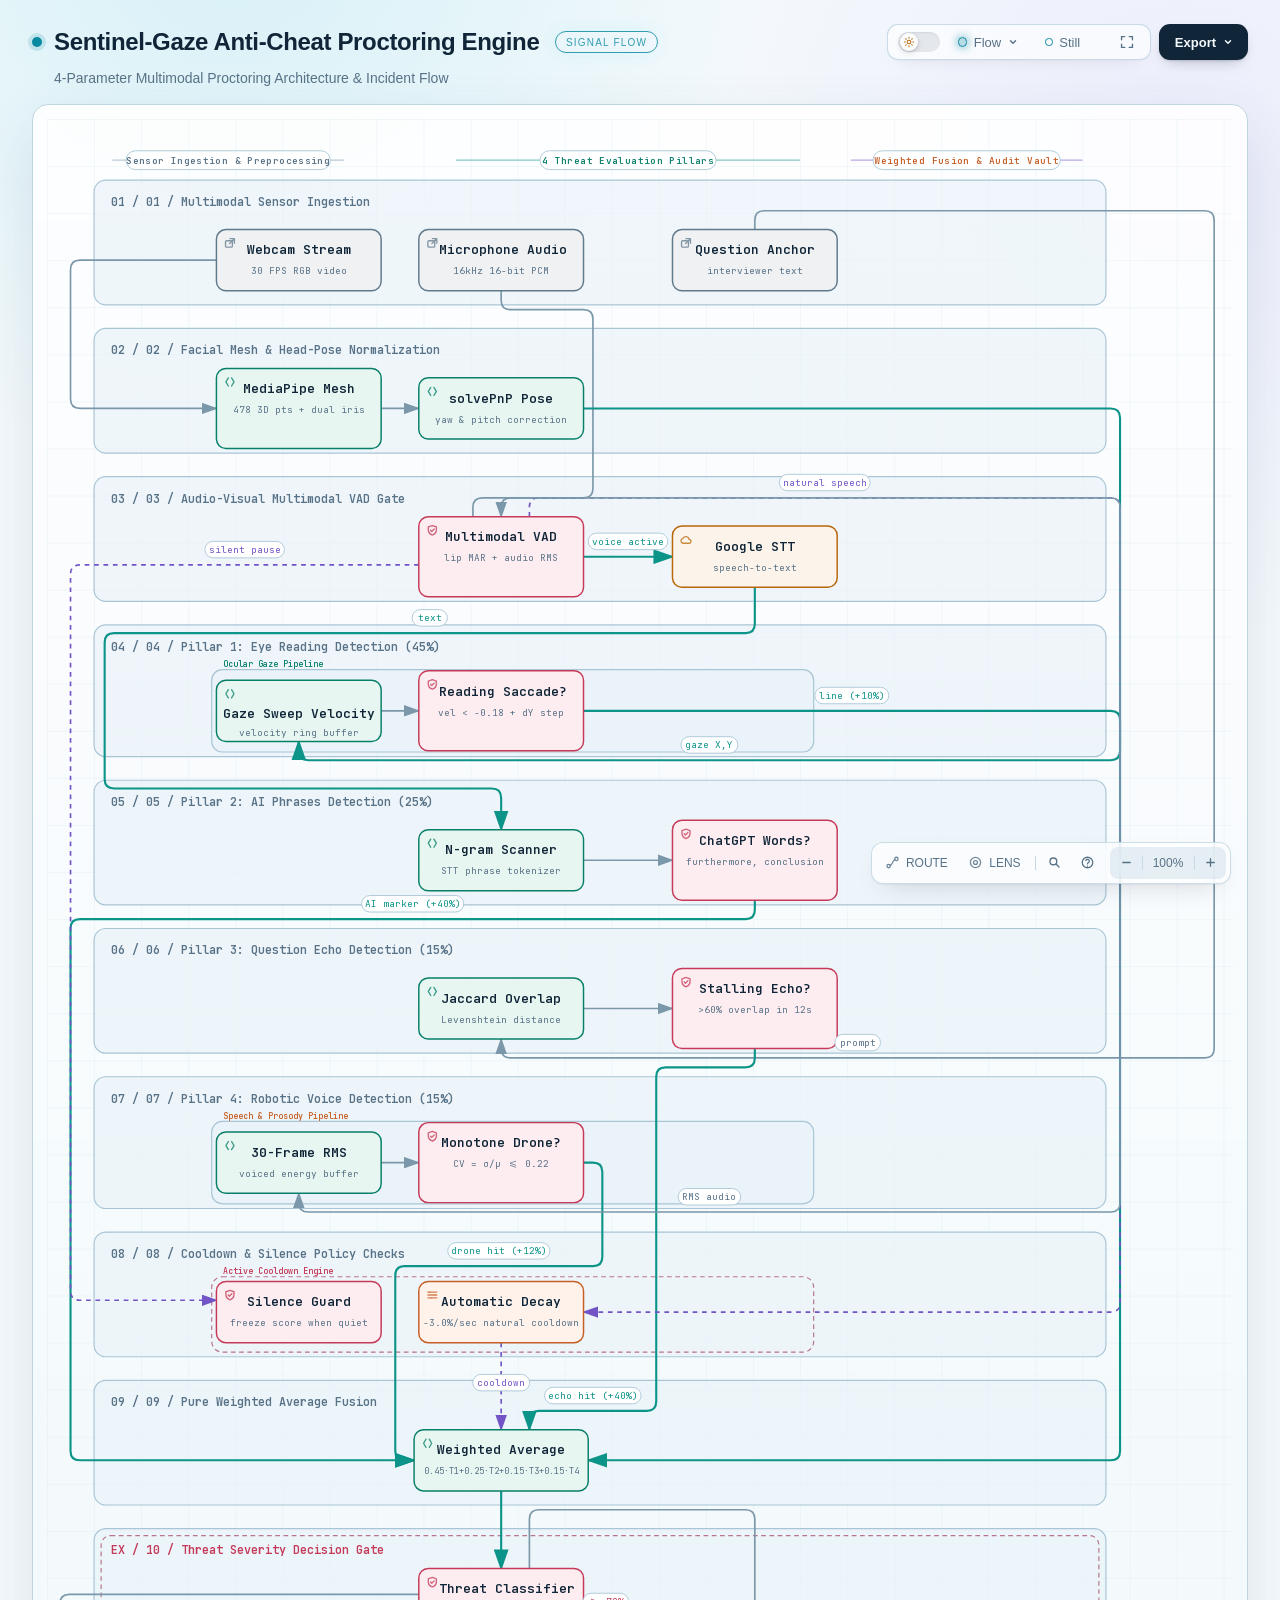
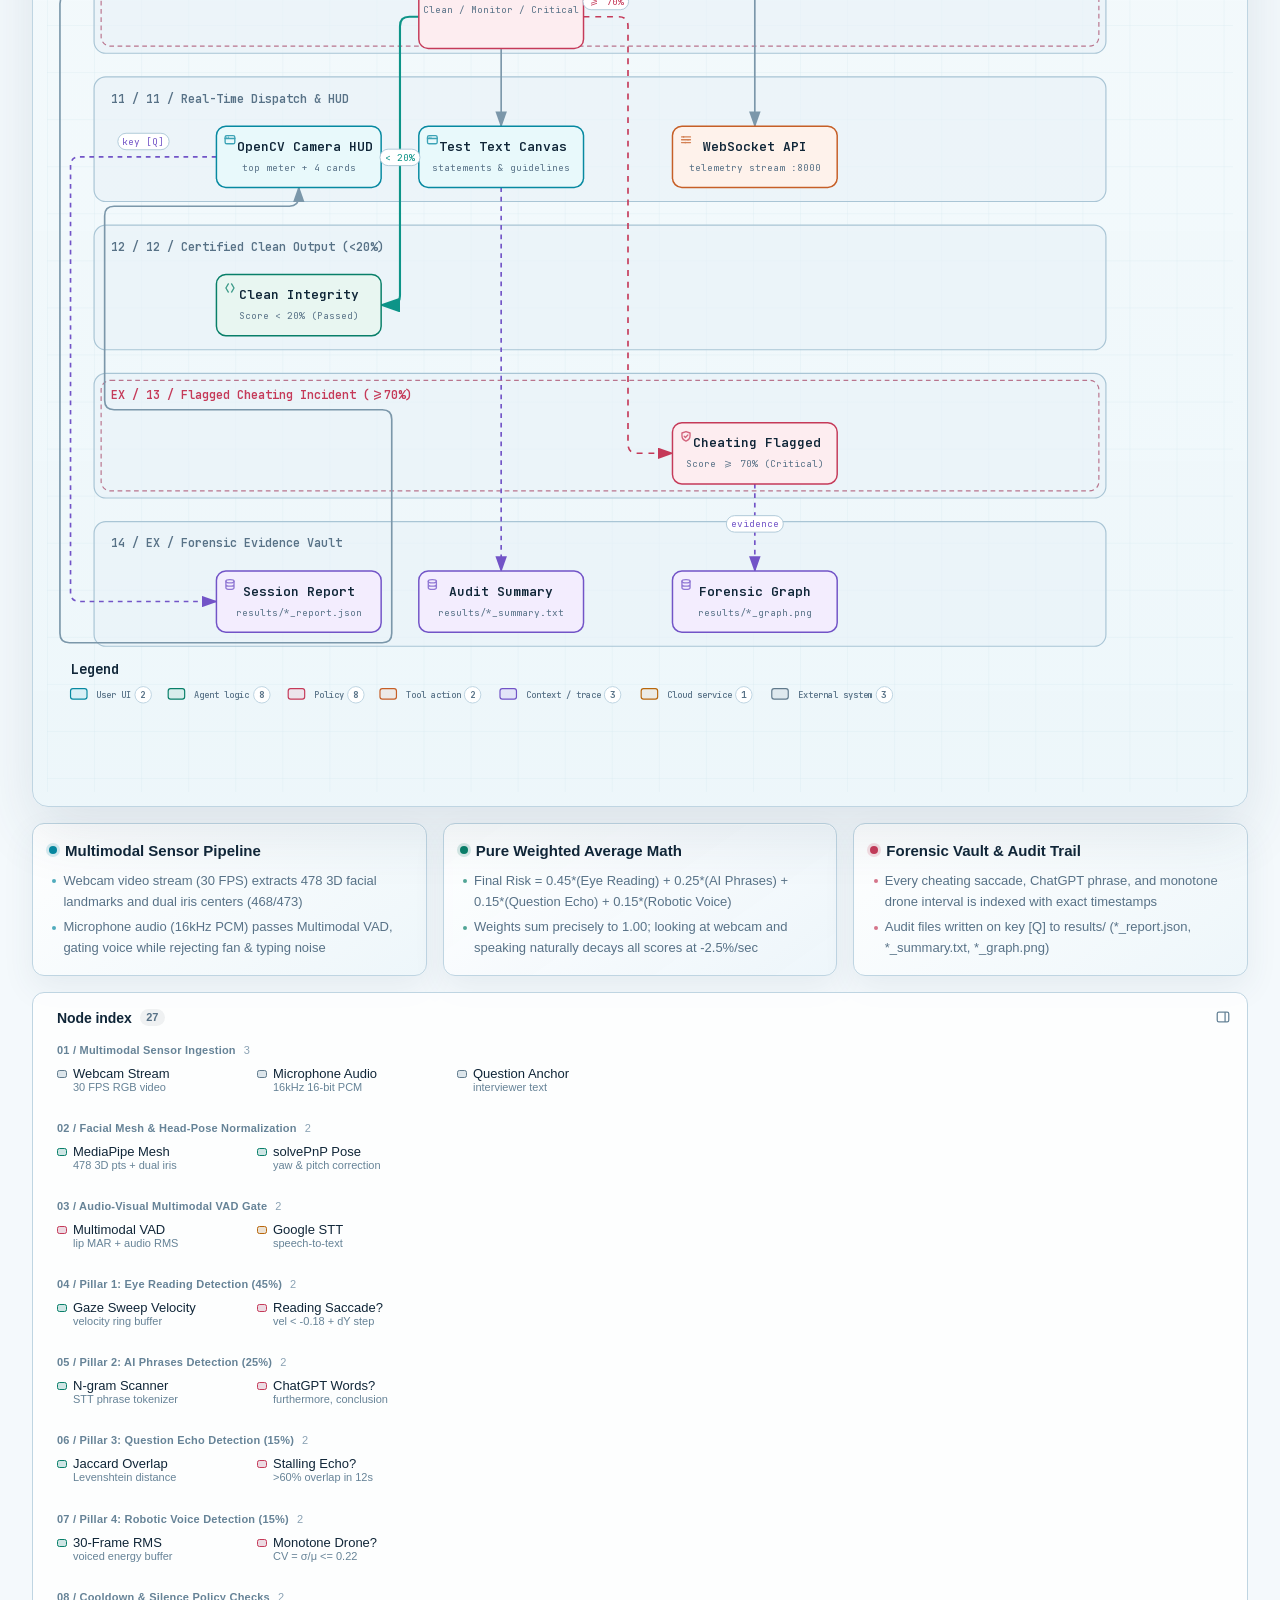
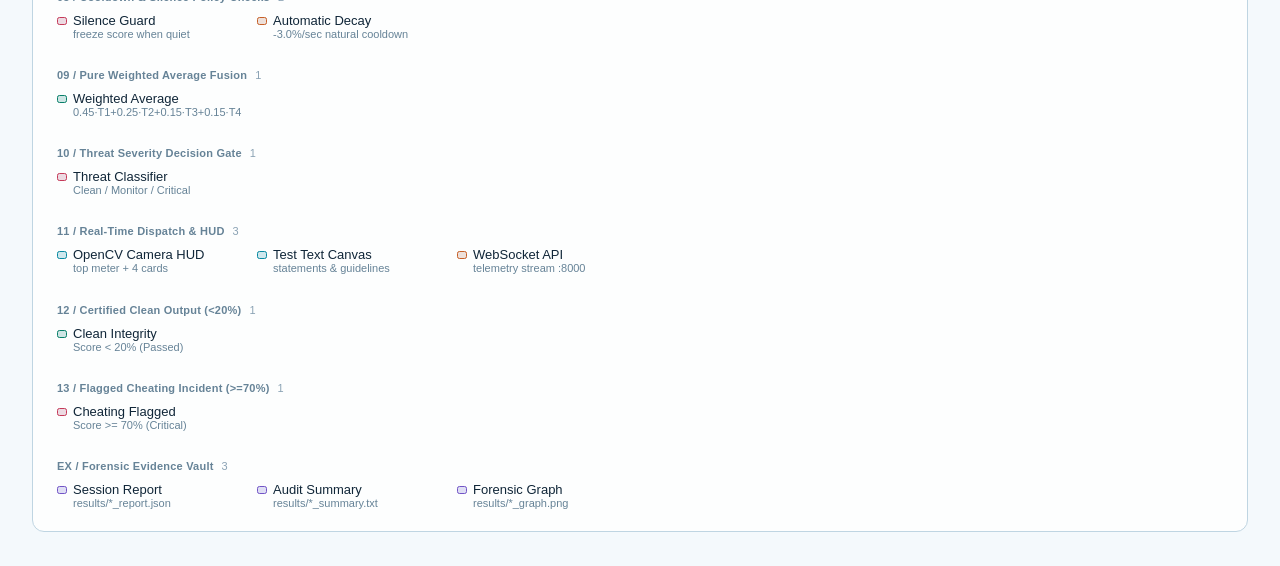
==== commit 2b50d9fd: "Calibrate Test 4 robotic voice sensitivity, remove artificial hotkeys, update deploy assets" ====
--- a/sentinel_gaze_archify.html
+++ b/sentinel_gaze_archify.html
@@ -5310,7 +5310,7 @@
         <text x="150" y="466" class="t-backend" font-size="7" font-weight="600">Ocular Gaze Pipeline</text>
         <rect data-graph-role="structural-frame" data-composition-frame-kind="group" data-composition-frame-id="group-1" x="140" y="852" width="511.6" height="70" rx="9" class="c-lane" stroke-width="1"/>
         <text x="150" y="850" class="t-messagebus" font-size="7" font-weight="600">Speech &amp; Prosody Pipeline</text>
-        <rect data-graph-role="structural-frame" data-composition-frame-kind="group" data-composition-frame-id="group-2" x="140" y="984" width="535.6" height="64" rx="9" class="c-security-group" stroke-width="1"/>
+        <rect data-graph-role="structural-frame" data-composition-frame-kind="group" data-composition-frame-id="group-2" x="140" y="984" width="511.6" height="64" rx="9" class="c-security-group" stroke-width="1"/>
         <text x="150" y="982" class="t-security" font-size="7" font-weight="600">Active Cooldown Engine</text>
 
         <!-- Edge paths -->
@@ -5334,14 +5334,14 @@
         <path data-edge-from="n_t1_sweep" data-edge-to="n_t1_gate" data-edge-key="17" data-edge-id="e_t1_step" data-composition-routing="workflow-v2-auto" data-edge-role="" data-composition-points="284,503;316,503" d="M 284 503 L 316 503" class="a-default" data-animate="edge" style="--step:12" stroke-width="1.4" marker-end="url(#arrowhead)"/>
         <path data-edge-from="n_t2_gate" data-edge-to="n_fusion" data-edge-label="AI marker (+40%)" data-edge-key="18" data-edge-id="e_t2_fus" data-composition-routing="workflow-v2-auto" data-edge-role="" data-composition-points="601.6,664;601.6,680;20,680;20,1140;312,1140" d="M 601.6 664 L 601.6 672 Q 601.6 680 593.6 680 L 28 680 Q 20 680 20 688 L 20 1132 Q 20 1140 28 1140 L 312 1140" class="a-emphasis" data-animate="edge" style="--step:12" stroke-width="1.8" marker-end="url(#arrowhead-emphasis)"/>
         <path data-edge-from="n_t2_ngram" data-edge-to="n_t2_gate" data-edge-key="19" data-edge-id="e_t2_step" data-composition-routing="workflow-v2-auto" data-edge-role="" data-composition-points="456,630;531.6,630" d="M 456 630 L 531.6 630" class="a-default" data-animate="edge" style="--step:12" stroke-width="1.4" marker-end="url(#arrowhead)"/>
-        <path data-edge-from="n_t3_gate" data-edge-to="n_fusion" data-edge-label="echo hit (+40%)" data-edge-key="20" data-edge-id="e_t3_fus" data-composition-routing="workflow-v2-auto" data-edge-role="" data-composition-points="601.6,790;601.6,933;476,933;476,1140;460,1140" d="M 601.6 790 L 601.6 925 Q 601.6 933 593.6 933 L 484 933 Q 476 933 476 941 L 476 1132 Q 476 1140 468 1140 L 460 1140" class="a-emphasis" data-animate="edge" style="--step:12" stroke-width="1.8" marker-end="url(#arrowhead-emphasis)"/>
+        <path data-edge-from="n_t3_gate" data-edge-to="n_fusion" data-edge-label="echo hit (+40%)" data-edge-key="20" data-edge-id="e_t3_fus" data-composition-routing="workflow-v2-auto" data-edge-role="" data-composition-points="601.6,790;601.6,806;517.8,806;517.8,1098;410,1098;410,1114" d="M 601.6 790 L 601.6 798 Q 601.6 806 593.6 806 L 525.8 806 Q 517.8 806 517.8 814 L 517.8 1090 Q 517.8 1098 509.79999999999995 1098 L 418 1098 Q 410 1098 410 1106 L 410 1114" class="a-emphasis" data-animate="edge" style="--step:12" stroke-width="1.8" marker-end="url(#arrowhead-emphasis)"/>
         <path data-edge-from="n_t3_sim" data-edge-to="n_t3_gate" data-edge-key="21" data-edge-id="e_t3_step" data-composition-routing="workflow-v2-auto" data-edge-role="" data-composition-points="456,756;531.6,756" d="M 456 756 L 531.6 756" class="a-default" data-animate="edge" style="--step:12" stroke-width="1.4" marker-end="url(#arrowhead)"/>
-        <path data-edge-from="n_t4_gate" data-edge-to="n_fusion" data-edge-label="drone hit (+40%)" data-edge-key="22" data-edge-id="e_t4_fus" data-composition-routing="workflow-v2-auto" data-edge-role="" data-composition-points="456,887;472,887;472,975;296,975;296,1140;312,1140" d="M 456 887 L 464 887 Q 472 887 472 895 L 472 967 Q 472 975 464 975 L 304 975 Q 296 975 296 983 L 296 1132 Q 296 1140 304 1140 L 312 1140" class="a-emphasis" data-animate="edge" style="--step:12" stroke-width="1.8" marker-end="url(#arrowhead-emphasis)"/>
+        <path data-edge-from="n_t4_gate" data-edge-to="n_fusion" data-edge-label="drone hit (+12%)" data-edge-key="22" data-edge-id="e_t4_fus" data-composition-routing="workflow-v2-auto" data-edge-role="" data-composition-points="456,887;472,887;472,975;296,975;296,1140;312,1140" d="M 456 887 L 464 887 Q 472 887 472 895 L 472 967 Q 472 975 464 975 L 304 975 Q 296 975 296 983 L 296 1132 Q 296 1140 304 1140 L 312 1140" class="a-emphasis" data-animate="edge" style="--step:12" stroke-width="1.8" marker-end="url(#arrowhead-emphasis)"/>
         <path data-edge-from="n_t4_rms" data-edge-to="n_t4_gate" data-edge-key="23" data-edge-id="e_t4_step" data-composition-routing="workflow-v2-auto" data-edge-role="" data-composition-points="284,887;316,887" d="M 284 887 L 316 887" class="a-default" data-animate="edge" style="--step:12" stroke-width="1.4" marker-end="url(#arrowhead)"/>
-        <path data-edge-from="n_vad" data-edge-to="n_cooldown" data-edge-label="natural speech" data-edge-key="24" data-edge-id="e_vad_cool" data-composition-routing="workflow-v2-auto" data-edge-role="" data-composition-points="410,338;410,322;912,322;912,1056;410,1056;410,1040" d="M 410 338 L 410 330 Q 410 322 418 322 L 904 322 Q 912 322 912 330 L 912 1048 Q 912 1056 904 1056 L 418 1056 Q 410 1056 410 1048 L 410 1040" class="a-dashed" data-animate="edge" style="--step:12" stroke-width="1.4" marker-end="url(#arrowhead-dashed)"/>
+        <path data-edge-from="n_vad" data-edge-to="n_cooldown" data-edge-label="natural speech" data-edge-key="24" data-edge-id="e_vad_cool" data-composition-routing="workflow-v2-auto" data-edge-role="" data-composition-points="410,338;410,322;912,322;912,1014;456,1014" d="M 410 338 L 410 330 Q 410 322 418 322 L 904 322 Q 912 322 912 330 L 912 1006 Q 912 1014 904 1014 L 456 1014" class="a-dashed" data-animate="edge" style="--step:12" stroke-width="1.4" marker-end="url(#arrowhead-dashed)"/>
         <path data-edge-from="n_vad" data-edge-to="n_silent" data-edge-label="silent pause" data-edge-key="25" data-edge-id="e_vad_silent" data-composition-routing="workflow-v2-auto" data-edge-role="" data-composition-points="316,379;20,379;20,1004;144,1004" d="M 316 379 L 28 379 Q 20 379 20 387 L 20 996 Q 20 1004 28 1004 L 144 1004" class="a-dashed" data-animate="edge" style="--step:12" stroke-width="1.4" marker-end="url(#arrowhead-dashed)"/>
         <path data-edge-from="n_vad" data-edge-to="n_stt" data-edge-label="voice active" data-edge-key="26" data-edge-id="e_vad_stt" data-composition-routing="workflow-v2-auto" data-edge-role="" data-composition-points="456,372;531.6,372" d="M 456 372 L 531.6 372" class="a-emphasis" data-animate="edge" style="--step:12" stroke-width="1.8" marker-end="url(#arrowhead-emphasis)"/>
-        <path data-edge-from="n_vad" data-edge-to="n_t4_rms" data-edge-label="RMS audio" data-edge-key="27" data-edge-id="e_vad_t4" data-composition-routing="workflow-v2-auto" data-edge-role="" data-composition-points="456,372;472,372;472,942;214,942;214,913" d="M 456 372 L 464 372 Q 472 372 472 380 L 472 934 Q 472 942 464 942 L 222 942 Q 214 942 214 934 L 214 913" class="a-default" data-animate="edge" style="--step:12" stroke-width="1.4" marker-end="url(#arrowhead)"/>
+        <path data-edge-from="n_vad" data-edge-to="n_t4_rms" data-edge-label="RMS audio" data-edge-key="27" data-edge-id="e_vad_t4" data-composition-routing="workflow-v2-auto" data-edge-role="" data-composition-points="362,338;362,322;912,322;912,929;214,929;214,913" d="M 362 338 L 362 330 Q 362 322 370 322 L 904 322 Q 912 322 912 330 L 912 921 Q 912 929 904 929 L 222 929 Q 214 929 214 921 L 214 913" class="a-default" data-animate="edge" style="--step:12" stroke-width="1.4" marker-end="url(#arrowhead)"/>
 
         <!-- Nodes -->
         <g id="node-n_cam" data-node-id="n_cam" data-node-label="Webcam Stream" tabindex="0" role="button" aria-label="Focus Webcam Stream, 30 FPS RGB video, 01 / Multimodal Sensor Ingestion › Sensor Ingestion &amp; Preprocessing" aria-pressed="false" data-node-kind="external" data-node-sublabel="30 FPS RGB video" data-node-context="01 / Multimodal Sensor Ingestion › Sensor Ingestion &amp; Preprocessing">
@@ -5499,19 +5499,19 @@
         <text data-detail="fine" x="601.6" y="778" class="t-security" font-size="7" text-anchor="middle">Weight 15%</text>
         </g>
 
-        <g id="node-n_t4_rms" data-node-id="n_t4_rms" data-node-label="14-Frame RMS" tabindex="0" role="button" aria-label="Focus 14-Frame RMS, energy variance buffer, 07 / Pillar 4: Robotic Voice Detection (15%) › Speech &amp; Prosody Pipeline › Sensor Ingestion &amp; Preprocessing" aria-pressed="false" data-node-kind="backend" data-node-sublabel="energy variance buffer" data-node-context="07 / Pillar 4: Robotic Voice Detection (15%) › Speech &amp; Prosody Pipeline › Sensor Ingestion &amp; Preprocessing">
-          <title>14-Frame RMS · energy variance buffer · 07 / Pillar 4: Robotic Voice Detection (15%) › Speech &amp; Prosody Pipeline › Sensor Ingestion &amp; Preprocessing</title>
+        <g id="node-n_t4_rms" data-node-id="n_t4_rms" data-node-label="30-Frame RMS" tabindex="0" role="button" aria-label="Focus 30-Frame RMS, voiced energy buffer, 07 / Pillar 4: Robotic Voice Detection (15%) › Speech &amp; Prosody Pipeline › Sensor Ingestion &amp; Preprocessing" aria-pressed="false" data-node-kind="backend" data-node-sublabel="voiced energy buffer" data-node-context="07 / Pillar 4: Robotic Voice Detection (15%) › Speech &amp; Prosody Pipeline › Sensor Ingestion &amp; Preprocessing">
+          <title>30-Frame RMS · voiced energy buffer · 07 / Pillar 4: Robotic Voice Detection (15%) › Speech &amp; Prosody Pipeline › Sensor Ingestion &amp; Preprocessing</title>
           <rect x="144" y="861" width="140" height="52" rx="8" class="c-mask"/>
           <rect x="144" y="861" width="140" height="52" rx="8" class="c-backend" data-animate="node" style="--step:12" stroke-width="1.5"/>
           <g aria-hidden="true" data-semantic-sigil="backend" class="semantic-sigil s-backend" transform="translate(150 867) scale(0.6875)">
             <path d="M6 3 3 8l3 5M10 3l3 5-3 5"/>
           </g>
-          <text data-node-label="" data-detail-anchor="" x="214" y="882" class="t-primary" font-size="11" font-weight="600" text-anchor="middle">14-Frame RMS</text>
-          <text data-detail="context" x="214" y="899" class="t-muted" font-size="8" text-anchor="middle">energy variance buffer</text>
+          <text data-node-label="" data-detail-anchor="" x="214" y="882" class="t-primary" font-size="11" font-weight="600" text-anchor="middle">30-Frame RMS</text>
+          <text data-detail="context" x="214" y="899" class="t-muted" font-size="8" text-anchor="middle">voiced energy buffer</text>
         </g>
 
-        <g id="node-n_t4_gate" data-node-id="n_t4_gate" data-node-label="Monotone Drone?" tabindex="0" role="button" aria-label="Focus Monotone Drone?, CV = σ/μ &lt;= 0.38, 07 / Pillar 4: Robotic Voice Detection (15%) › Speech &amp; Prosody Pipeline › 4 Threat Evaluation Pillars" aria-pressed="false" data-node-kind="security" data-node-sublabel="CV = σ/μ &lt;= 0.38" data-node-tag="Weight 15%" data-node-context="07 / Pillar 4: Robotic Voice Detection (15%) › Speech &amp; Prosody Pipeline › 4 Threat Evaluation Pillars">
-          <title>Monotone Drone? · CV = σ/μ &lt;= 0.38 · 07 / Pillar 4: Robotic Voice Detection (15%) › Speech &amp; Prosody Pipeline › 4 Threat Evaluation Pillars · Weight 15%</title>
+        <g id="node-n_t4_gate" data-node-id="n_t4_gate" data-node-label="Monotone Drone?" tabindex="0" role="button" aria-label="Focus Monotone Drone?, CV = σ/μ &lt;= 0.22, 07 / Pillar 4: Robotic Voice Detection (15%) › Speech &amp; Prosody Pipeline › 4 Threat Evaluation Pillars" aria-pressed="false" data-node-kind="security" data-node-sublabel="CV = σ/μ &lt;= 0.22" data-node-tag="Weight 15%" data-node-context="07 / Pillar 4: Robotic Voice Detection (15%) › Speech &amp; Prosody Pipeline › 4 Threat Evaluation Pillars">
+          <title>Monotone Drone? · CV = σ/μ &lt;= 0.22 · 07 / Pillar 4: Robotic Voice Detection (15%) › Speech &amp; Prosody Pipeline › 4 Threat Evaluation Pillars · Weight 15%</title>
           <rect x="316" y="853" width="140" height="68" rx="8" class="c-mask"/>
           <rect x="316" y="853" width="140" height="68" rx="8" class="c-security" data-animate="node" style="--step:12" stroke-width="1.5"/>
           <g aria-hidden="true" data-semantic-sigil="security" class="semantic-sigil s-security" transform="translate(322 859) scale(0.6875)">
@@ -5519,7 +5519,7 @@
             <path d="m5.8 8 1.5 1.5 3-3"/>
           </g>
           <text data-node-label="" data-detail-anchor="" x="386" y="874" class="t-primary" font-size="11" font-weight="600" text-anchor="middle">Monotone Drone?</text>
-          <text data-detail="context" x="386" y="891" class="t-muted" font-size="8" text-anchor="middle">CV = σ/μ &lt;= 0.38</text>
+          <text data-detail="context" x="386" y="891" class="t-muted" font-size="8" text-anchor="middle">CV = σ/μ &lt;= 0.22</text>
         <text data-detail="fine" x="386" y="909" class="t-security" font-size="7" text-anchor="middle">Weight 15%</text>
         </g>
 
@@ -5535,8 +5535,8 @@
           <text data-detail="context" x="214" y="1026" class="t-muted" font-size="8" text-anchor="middle">freeze score when quiet</text>
         </g>
 
-        <g id="node-n_cooldown" data-node-id="n_cooldown" data-node-label="Active Cooldown" tabindex="0" role="button" aria-label="Focus Active Cooldown, -2.5%/sec smooth decay, 08 / Cooldown &amp; Silence Policy Checks › Active Cooldown Engine › 4 Threat Evaluation Pillars" aria-pressed="false" data-node-kind="messagebus" data-node-sublabel="-2.5%/sec smooth decay" data-node-context="08 / Cooldown &amp; Silence Policy Checks › Active Cooldown Engine › 4 Threat Evaluation Pillars">
-          <title>Active Cooldown · -2.5%/sec smooth decay · 08 / Cooldown &amp; Silence Policy Checks › Active Cooldown Engine › 4 Threat Evaluation Pillars</title>
+        <g id="node-n_cooldown" data-node-id="n_cooldown" data-node-label="Automatic Decay" tabindex="0" role="button" aria-label="Focus Automatic Decay, -3.0%/sec natural cooldown, 08 / Cooldown &amp; Silence Policy Checks › Active Cooldown Engine › 4 Threat Evaluation Pillars" aria-pressed="false" data-node-kind="messagebus" data-node-sublabel="-3.0%/sec natural cooldown" data-node-context="08 / Cooldown &amp; Silence Policy Checks › Active Cooldown Engine › 4 Threat Evaluation Pillars">
+          <title>Automatic Decay · -3.0%/sec natural cooldown · 08 / Cooldown &amp; Silence Policy Checks › Active Cooldown Engine › 4 Threat Evaluation Pillars</title>
           <rect x="316" y="988" width="140" height="52" rx="8" class="c-mask"/>
           <rect x="316" y="988" width="140" height="52" rx="8" class="c-messagebus" data-animate="node" style="--step:12" stroke-width="1.5"/>
           <g aria-hidden="true" data-semantic-sigil="messagebus" class="semantic-sigil s-messagebus" transform="translate(322 994) scale(0.6875)">
@@ -5545,22 +5545,8 @@
             <circle cx="10.5" cy="8" r="1" class="sigil-fill"/>
             <circle cx="7" cy="11.5" r="1" class="sigil-fill"/>
           </g>
-          <text data-node-label="" data-detail-anchor="" x="386" y="1009" class="t-primary" font-size="11" font-weight="600" text-anchor="middle">Active Cooldown</text>
-          <text data-detail="context" x="386" y="1026" class="t-muted" font-size="8" text-anchor="middle">-2.5%/sec smooth decay</text>
-        </g>
-
-        <g id="node-n_hotkey" data-node-id="n_hotkey" data-node-label="Hotkey Override" tabindex="0" role="button" aria-label="Focus Hotkey Override, [2],[3],[4],[C] triggers, 08 / Cooldown &amp; Silence Policy Checks › Active Cooldown Engine › 4 Threat Evaluation Pillars" aria-pressed="false" data-node-kind="frontend" data-node-sublabel="[2],[3],[4],[C] triggers" data-node-context="08 / Cooldown &amp; Silence Policy Checks › Active Cooldown Engine › 4 Threat Evaluation Pillars">
-          <title>Hotkey Override · [2],[3],[4],[C] triggers · 08 / Cooldown &amp; Silence Policy Checks › Active Cooldown Engine › 4 Threat Evaluation Pillars</title>
-          <rect x="531.6" y="988" width="140" height="52" rx="8" class="c-mask"/>
-          <rect x="531.6" y="988" width="140" height="52" rx="8" class="c-frontend" data-animate="node" style="--step:12" stroke-width="1.5"/>
-          <g aria-hidden="true" data-semantic-sigil="frontend" class="semantic-sigil s-frontend" transform="translate(537.6 994) scale(0.6875)">
-            <rect x="2" y="3" width="12" height="10" rx="2"/>
-            <path d="M2 6.5h12"/>
-            <circle cx="4.1" cy="4.8" r=".7" class="sigil-fill"/>
-            <circle cx="6.3" cy="4.8" r=".7" class="sigil-fill"/>
-          </g>
-          <text data-node-label="" data-detail-anchor="" x="601.6" y="1009" class="t-primary" font-size="11" font-weight="600" text-anchor="middle">Hotkey Override</text>
-          <text data-detail="context" x="601.6" y="1026" class="t-muted" font-size="8" text-anchor="middle">[2],[3],[4],[C] triggers</text>
+          <text data-node-label="" data-detail-anchor="" x="386" y="1009" class="t-primary" font-size="11" font-weight="600" text-anchor="middle">Automatic Decay</text>
+          <text data-detail="context" x="386" y="1026" class="t-muted" font-size="8" text-anchor="middle">-3.0%/sec natural cooldown</text>
         </g>
 
         <g id="node-n_fusion" data-node-id="n_fusion" data-node-label="Weighted Average" tabindex="0" role="button" aria-label="Focus Weighted Average, 0.45·T1+0.25·T2+0.15·T3+0.15·T4, 09 / Pure Weighted Average Fusion › 4 Threat Evaluation Pillars" aria-pressed="false" data-node-kind="backend" data-node-sublabel="0.45·T1+0.25·T2+0.15·T3+0.15·T4" data-node-context="09 / Pure Weighted Average Fusion › 4 Threat Evaluation Pillars">
@@ -5740,13 +5726,13 @@
         </g>
 
         <g data-detail="context" data-edge-from="n_t3_gate" data-edge-to="n_fusion" data-edge-label="echo hit (+40%)" data-edge-key="20" data-edge-id="e_t3_fus">
-          <rect x="497.79999999999995" y="913" width="82" height="14" rx="3" class="c-mask"/>
-          <text x="538.8" y="923" class="t-edge-emphasis" font-size="8" text-anchor="middle">echo hit (+40%)</text>
+          <rect x="422.9" y="1078" width="82" height="14" rx="3" class="c-mask"/>
+          <text x="463.9" y="1088" class="t-edge-emphasis" font-size="8" text-anchor="middle">echo hit (+40%)</text>
         </g>
 
-        <g data-detail="context" data-edge-from="n_t4_gate" data-edge-to="n_fusion" data-edge-label="drone hit (+40%)" data-edge-key="22" data-edge-id="e_t4_fus">
+        <g data-detail="context" data-edge-from="n_t4_gate" data-edge-to="n_fusion" data-edge-label="drone hit (+12%)" data-edge-key="22" data-edge-id="e_t4_fus">
           <rect x="340.6" y="955" width="86.8" height="14" rx="3" class="c-mask"/>
-          <text x="384" y="965" class="t-edge-emphasis" font-size="8" text-anchor="middle">drone hit (+40%)</text>
+          <text x="384" y="965" class="t-edge-emphasis" font-size="8" text-anchor="middle">drone hit (+12%)</text>
         </g>
 
         <g data-detail="context" data-edge-from="n_vad" data-edge-to="n_cooldown" data-edge-label="natural speech" data-edge-key="24" data-edge-id="e_vad_cool">
@@ -5762,8 +5748,8 @@
           <text x="493.8" y="362" class="t-edge-emphasis" font-size="8" text-anchor="middle">voice active</text>
         </g>
         <g data-detail="context" data-edge-from="n_vad" data-edge-to="n_t4_rms" data-edge-label="RMS audio" data-edge-key="27" data-edge-id="e_vad_t4">
-          <rect x="316.4" y="922" width="53.199999999999996" height="14" rx="3" class="c-mask"/>
-          <text x="343" y="932" class="t-muted" font-size="8" text-anchor="middle">RMS audio</text>
+          <rect x="536.4" y="909" width="53.199999999999996" height="14" rx="3" class="c-mask"/>
+          <text x="563" y="919" class="t-muted" font-size="8" text-anchor="middle">RMS audio</text>
         </g>
 
         <!-- Legend -->
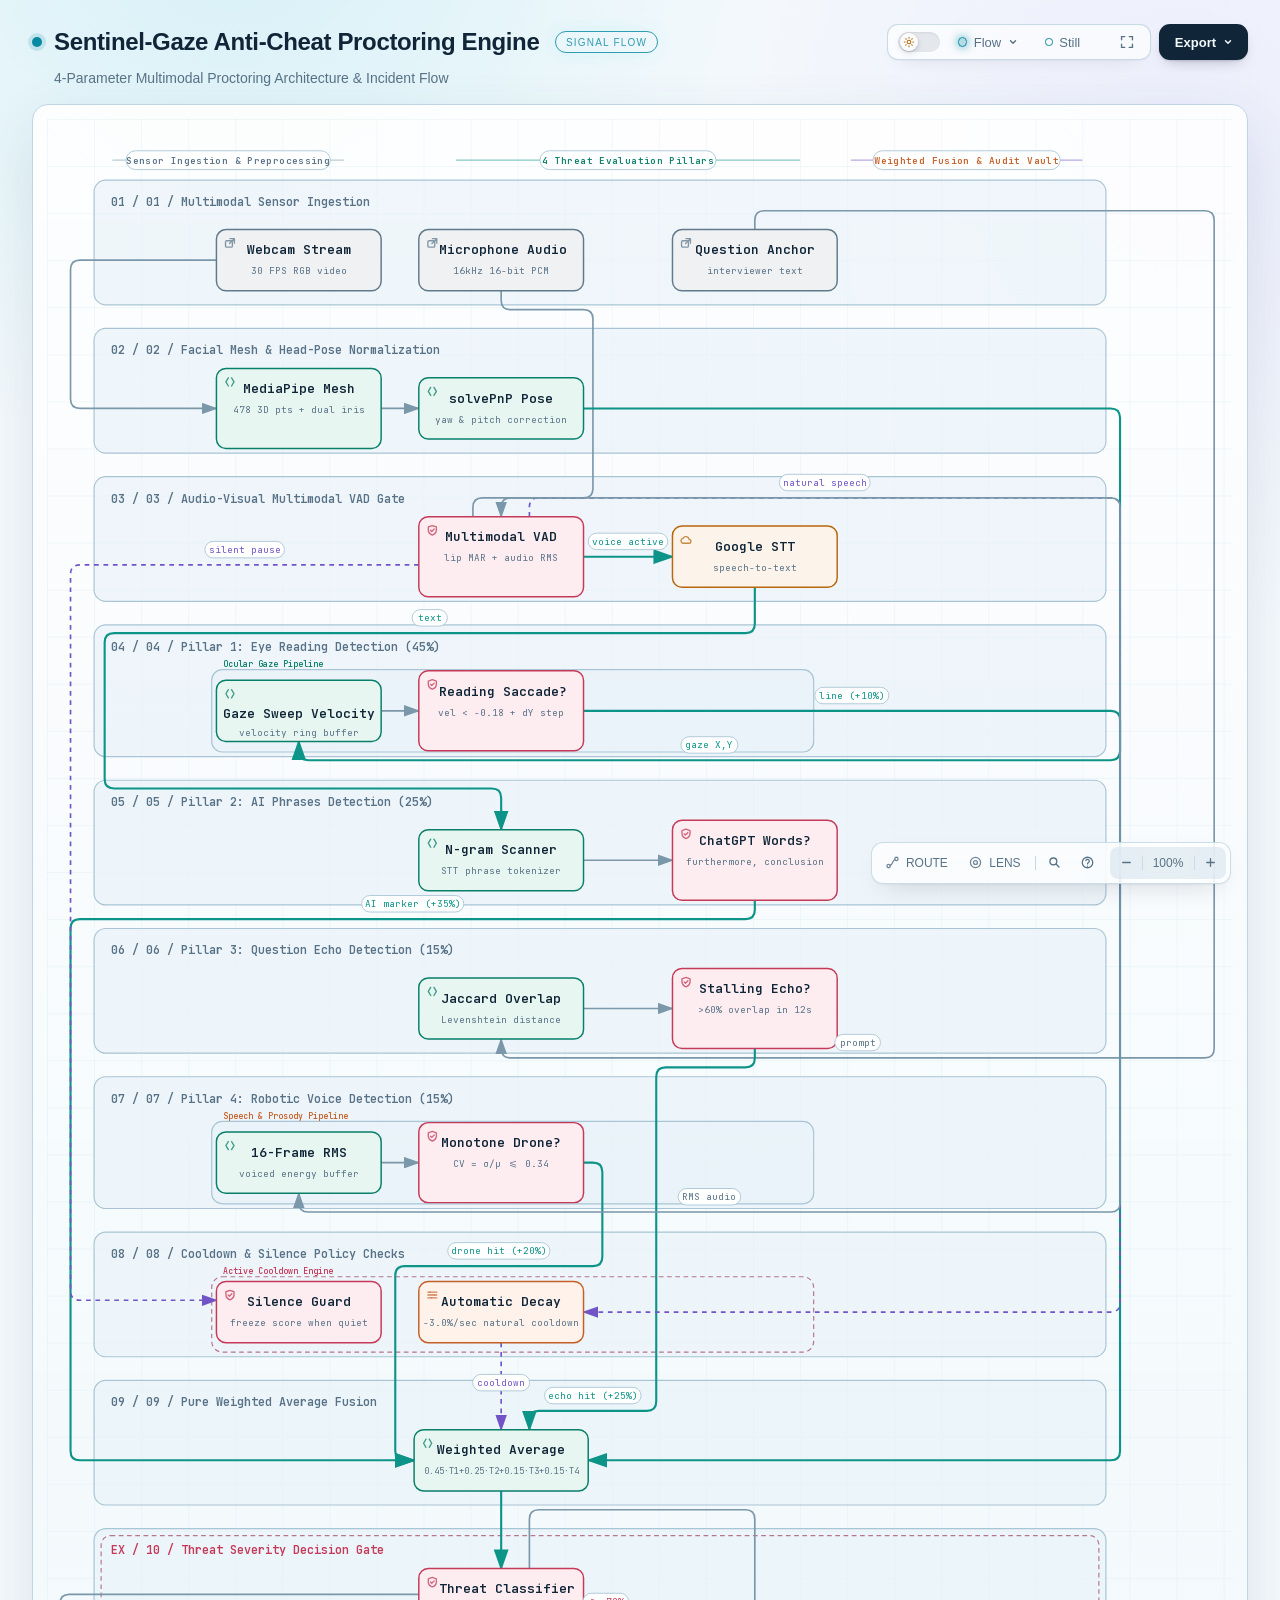
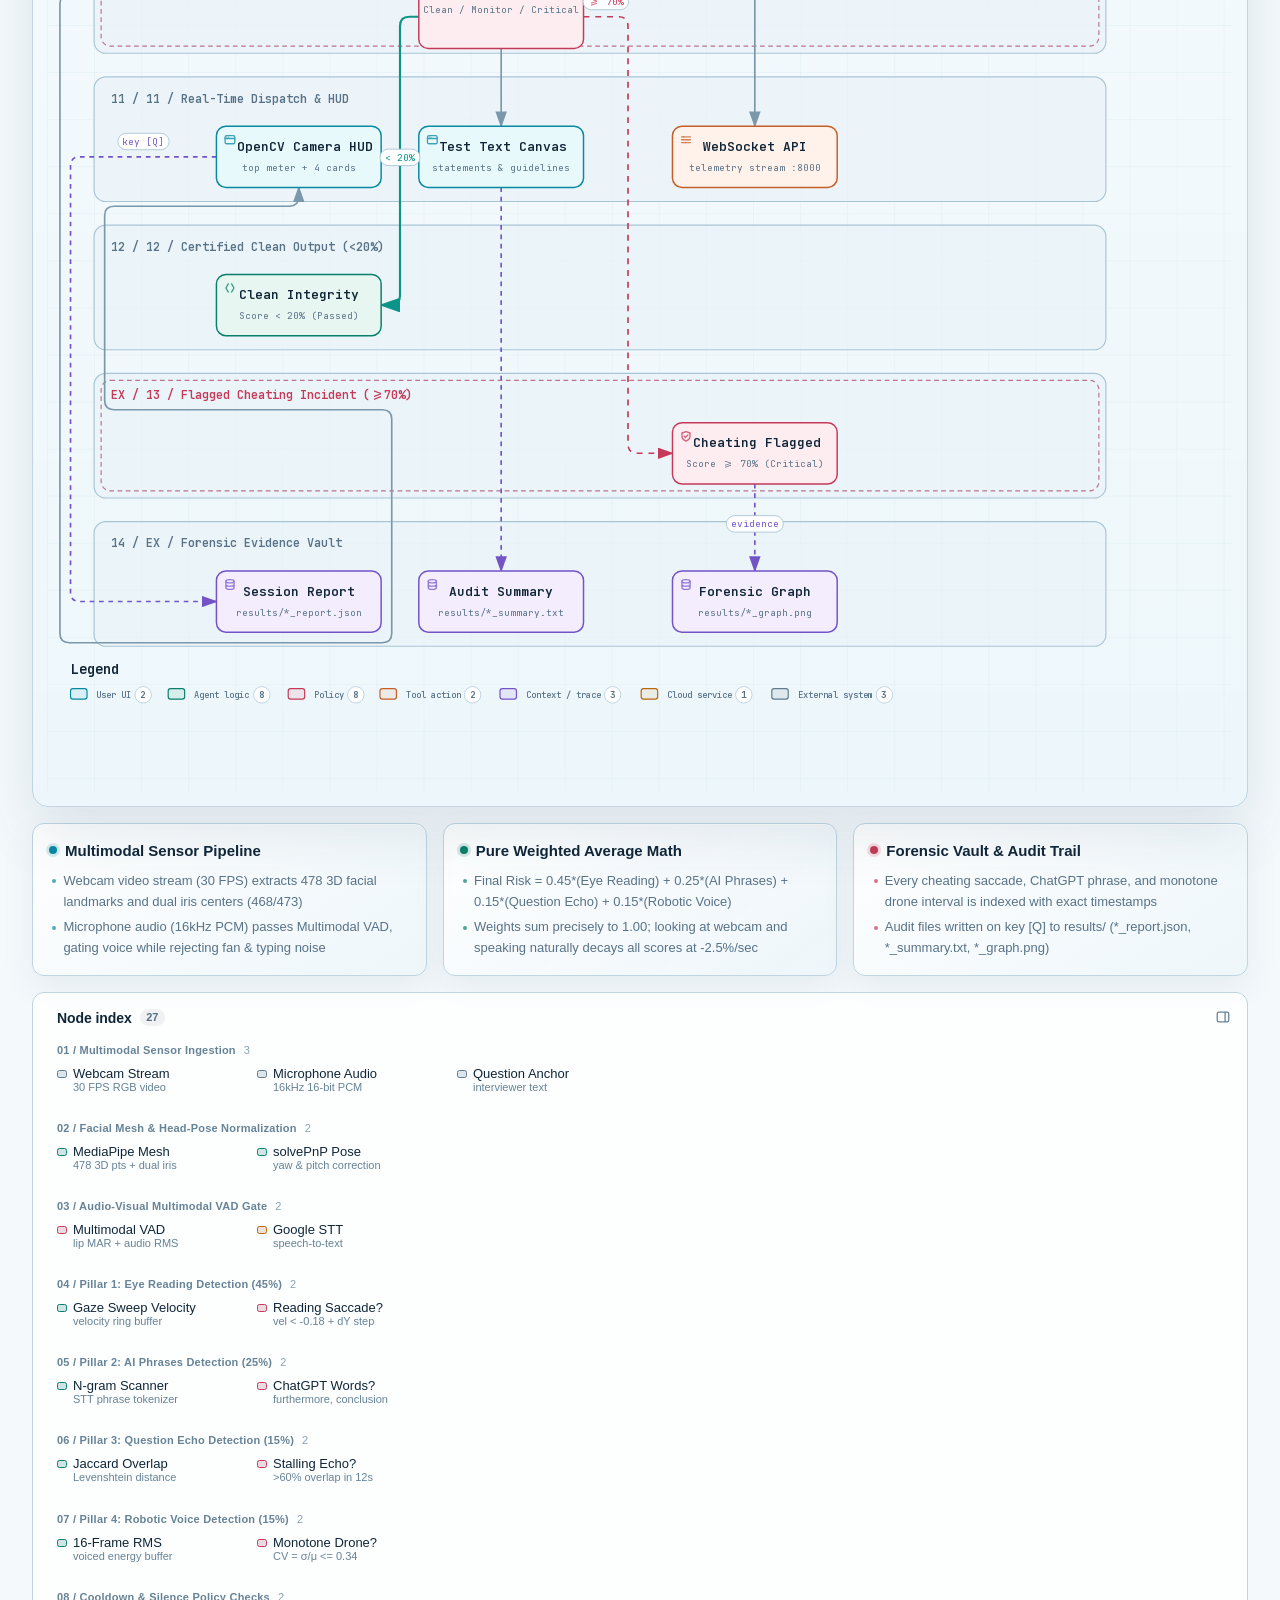
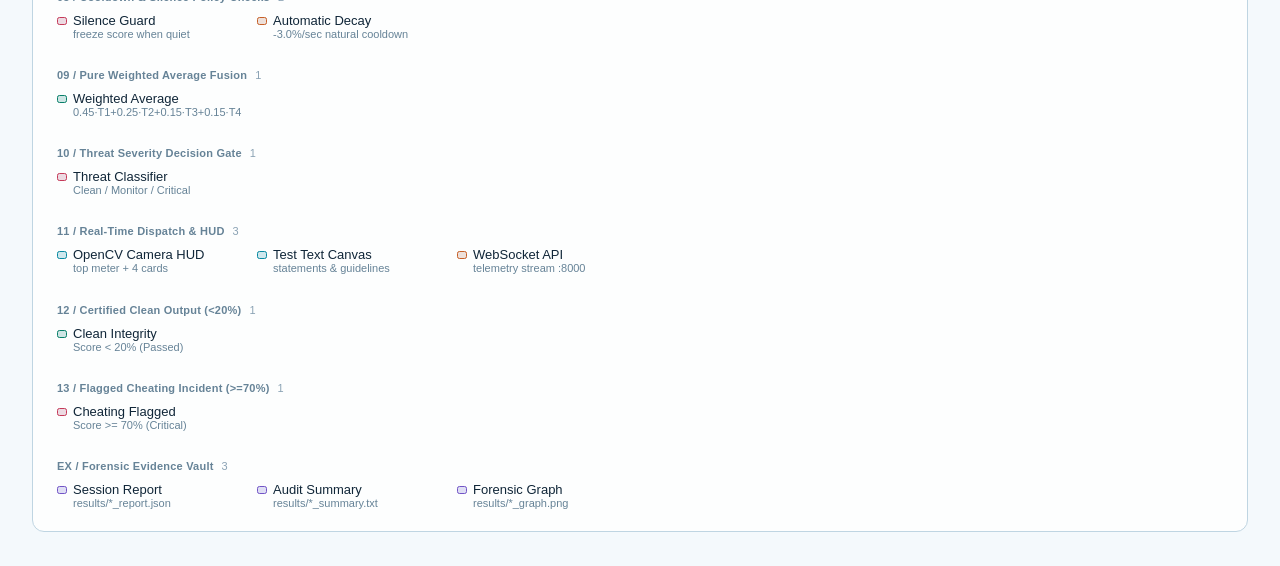
==== commit 1486690a: "Fix Test 2 AI phrase detection, prevent Test 3 echoing booming, calibrate Test 4 monotone cadence" ====
--- a/sentinel_gaze_archify.html
+++ b/sentinel_gaze_archify.html
@@ -5332,11 +5332,11 @@
         <path data-edge-from="n_stt" data-edge-to="n_t2_ngram" data-edge-label="text" data-edge-key="15" data-edge-id="e_stt_t2" data-composition-routing="workflow-v2-auto" data-edge-role="" data-composition-points="601.6,398;601.6,437;49,437;49,569;386,569;386,604" d="M 601.6 398 L 601.6 429 Q 601.6 437 593.6 437 L 57 437 Q 49 437 49 445 L 49 561 Q 49 569 57 569 L 378 569 Q 386 569 386 577 L 386 604" class="a-emphasis" data-animate="edge" style="--step:12" stroke-width="1.8" marker-end="url(#arrowhead-emphasis)"/>
         <path data-edge-from="n_t1_gate" data-edge-to="n_fusion" data-edge-label="line (+10%)" data-edge-key="16" data-edge-id="e_t1_fus" data-composition-routing="workflow-v2-auto" data-edge-role="" data-composition-points="456,503;912,503;912,1140;460,1140" d="M 456 503 L 904 503 Q 912 503 912 511 L 912 1132 Q 912 1140 904 1140 L 460 1140" class="a-emphasis" data-animate="edge" style="--step:12" stroke-width="1.8" marker-end="url(#arrowhead-emphasis)"/>
         <path data-edge-from="n_t1_sweep" data-edge-to="n_t1_gate" data-edge-key="17" data-edge-id="e_t1_step" data-composition-routing="workflow-v2-auto" data-edge-role="" data-composition-points="284,503;316,503" d="M 284 503 L 316 503" class="a-default" data-animate="edge" style="--step:12" stroke-width="1.4" marker-end="url(#arrowhead)"/>
-        <path data-edge-from="n_t2_gate" data-edge-to="n_fusion" data-edge-label="AI marker (+40%)" data-edge-key="18" data-edge-id="e_t2_fus" data-composition-routing="workflow-v2-auto" data-edge-role="" data-composition-points="601.6,664;601.6,680;20,680;20,1140;312,1140" d="M 601.6 664 L 601.6 672 Q 601.6 680 593.6 680 L 28 680 Q 20 680 20 688 L 20 1132 Q 20 1140 28 1140 L 312 1140" class="a-emphasis" data-animate="edge" style="--step:12" stroke-width="1.8" marker-end="url(#arrowhead-emphasis)"/>
+        <path data-edge-from="n_t2_gate" data-edge-to="n_fusion" data-edge-label="AI marker (+35%)" data-edge-key="18" data-edge-id="e_t2_fus" data-composition-routing="workflow-v2-auto" data-edge-role="" data-composition-points="601.6,664;601.6,680;20,680;20,1140;312,1140" d="M 601.6 664 L 601.6 672 Q 601.6 680 593.6 680 L 28 680 Q 20 680 20 688 L 20 1132 Q 20 1140 28 1140 L 312 1140" class="a-emphasis" data-animate="edge" style="--step:12" stroke-width="1.8" marker-end="url(#arrowhead-emphasis)"/>
         <path data-edge-from="n_t2_ngram" data-edge-to="n_t2_gate" data-edge-key="19" data-edge-id="e_t2_step" data-composition-routing="workflow-v2-auto" data-edge-role="" data-composition-points="456,630;531.6,630" d="M 456 630 L 531.6 630" class="a-default" data-animate="edge" style="--step:12" stroke-width="1.4" marker-end="url(#arrowhead)"/>
-        <path data-edge-from="n_t3_gate" data-edge-to="n_fusion" data-edge-label="echo hit (+40%)" data-edge-key="20" data-edge-id="e_t3_fus" data-composition-routing="workflow-v2-auto" data-edge-role="" data-composition-points="601.6,790;601.6,806;517.8,806;517.8,1098;410,1098;410,1114" d="M 601.6 790 L 601.6 798 Q 601.6 806 593.6 806 L 525.8 806 Q 517.8 806 517.8 814 L 517.8 1090 Q 517.8 1098 509.79999999999995 1098 L 418 1098 Q 410 1098 410 1106 L 410 1114" class="a-emphasis" data-animate="edge" style="--step:12" stroke-width="1.8" marker-end="url(#arrowhead-emphasis)"/>
+        <path data-edge-from="n_t3_gate" data-edge-to="n_fusion" data-edge-label="echo hit (+25%)" data-edge-key="20" data-edge-id="e_t3_fus" data-composition-routing="workflow-v2-auto" data-edge-role="" data-composition-points="601.6,790;601.6,806;517.8,806;517.8,1098;410,1098;410,1114" d="M 601.6 790 L 601.6 798 Q 601.6 806 593.6 806 L 525.8 806 Q 517.8 806 517.8 814 L 517.8 1090 Q 517.8 1098 509.79999999999995 1098 L 418 1098 Q 410 1098 410 1106 L 410 1114" class="a-emphasis" data-animate="edge" style="--step:12" stroke-width="1.8" marker-end="url(#arrowhead-emphasis)"/>
         <path data-edge-from="n_t3_sim" data-edge-to="n_t3_gate" data-edge-key="21" data-edge-id="e_t3_step" data-composition-routing="workflow-v2-auto" data-edge-role="" data-composition-points="456,756;531.6,756" d="M 456 756 L 531.6 756" class="a-default" data-animate="edge" style="--step:12" stroke-width="1.4" marker-end="url(#arrowhead)"/>
-        <path data-edge-from="n_t4_gate" data-edge-to="n_fusion" data-edge-label="drone hit (+12%)" data-edge-key="22" data-edge-id="e_t4_fus" data-composition-routing="workflow-v2-auto" data-edge-role="" data-composition-points="456,887;472,887;472,975;296,975;296,1140;312,1140" d="M 456 887 L 464 887 Q 472 887 472 895 L 472 967 Q 472 975 464 975 L 304 975 Q 296 975 296 983 L 296 1132 Q 296 1140 304 1140 L 312 1140" class="a-emphasis" data-animate="edge" style="--step:12" stroke-width="1.8" marker-end="url(#arrowhead-emphasis)"/>
+        <path data-edge-from="n_t4_gate" data-edge-to="n_fusion" data-edge-label="drone hit (+20%)" data-edge-key="22" data-edge-id="e_t4_fus" data-composition-routing="workflow-v2-auto" data-edge-role="" data-composition-points="456,887;472,887;472,975;296,975;296,1140;312,1140" d="M 456 887 L 464 887 Q 472 887 472 895 L 472 967 Q 472 975 464 975 L 304 975 Q 296 975 296 983 L 296 1132 Q 296 1140 304 1140 L 312 1140" class="a-emphasis" data-animate="edge" style="--step:12" stroke-width="1.8" marker-end="url(#arrowhead-emphasis)"/>
         <path data-edge-from="n_t4_rms" data-edge-to="n_t4_gate" data-edge-key="23" data-edge-id="e_t4_step" data-composition-routing="workflow-v2-auto" data-edge-role="" data-composition-points="284,887;316,887" d="M 284 887 L 316 887" class="a-default" data-animate="edge" style="--step:12" stroke-width="1.4" marker-end="url(#arrowhead)"/>
         <path data-edge-from="n_vad" data-edge-to="n_cooldown" data-edge-label="natural speech" data-edge-key="24" data-edge-id="e_vad_cool" data-composition-routing="workflow-v2-auto" data-edge-role="" data-composition-points="410,338;410,322;912,322;912,1014;456,1014" d="M 410 338 L 410 330 Q 410 322 418 322 L 904 322 Q 912 322 912 330 L 912 1006 Q 912 1014 904 1014 L 456 1014" class="a-dashed" data-animate="edge" style="--step:12" stroke-width="1.4" marker-end="url(#arrowhead-dashed)"/>
         <path data-edge-from="n_vad" data-edge-to="n_silent" data-edge-label="silent pause" data-edge-key="25" data-edge-id="e_vad_silent" data-composition-routing="workflow-v2-auto" data-edge-role="" data-composition-points="316,379;20,379;20,1004;144,1004" d="M 316 379 L 28 379 Q 20 379 20 387 L 20 996 Q 20 1004 28 1004 L 144 1004" class="a-dashed" data-animate="edge" style="--step:12" stroke-width="1.4" marker-end="url(#arrowhead-dashed)"/>
@@ -5499,19 +5499,19 @@
         <text data-detail="fine" x="601.6" y="778" class="t-security" font-size="7" text-anchor="middle">Weight 15%</text>
         </g>
 
-        <g id="node-n_t4_rms" data-node-id="n_t4_rms" data-node-label="30-Frame RMS" tabindex="0" role="button" aria-label="Focus 30-Frame RMS, voiced energy buffer, 07 / Pillar 4: Robotic Voice Detection (15%) › Speech &amp; Prosody Pipeline › Sensor Ingestion &amp; Preprocessing" aria-pressed="false" data-node-kind="backend" data-node-sublabel="voiced energy buffer" data-node-context="07 / Pillar 4: Robotic Voice Detection (15%) › Speech &amp; Prosody Pipeline › Sensor Ingestion &amp; Preprocessing">
-          <title>30-Frame RMS · voiced energy buffer · 07 / Pillar 4: Robotic Voice Detection (15%) › Speech &amp; Prosody Pipeline › Sensor Ingestion &amp; Preprocessing</title>
+        <g id="node-n_t4_rms" data-node-id="n_t4_rms" data-node-label="16-Frame RMS" tabindex="0" role="button" aria-label="Focus 16-Frame RMS, voiced energy buffer, 07 / Pillar 4: Robotic Voice Detection (15%) › Speech &amp; Prosody Pipeline › Sensor Ingestion &amp; Preprocessing" aria-pressed="false" data-node-kind="backend" data-node-sublabel="voiced energy buffer" data-node-context="07 / Pillar 4: Robotic Voice Detection (15%) › Speech &amp; Prosody Pipeline › Sensor Ingestion &amp; Preprocessing">
+          <title>16-Frame RMS · voiced energy buffer · 07 / Pillar 4: Robotic Voice Detection (15%) › Speech &amp; Prosody Pipeline › Sensor Ingestion &amp; Preprocessing</title>
           <rect x="144" y="861" width="140" height="52" rx="8" class="c-mask"/>
           <rect x="144" y="861" width="140" height="52" rx="8" class="c-backend" data-animate="node" style="--step:12" stroke-width="1.5"/>
           <g aria-hidden="true" data-semantic-sigil="backend" class="semantic-sigil s-backend" transform="translate(150 867) scale(0.6875)">
             <path d="M6 3 3 8l3 5M10 3l3 5-3 5"/>
           </g>
-          <text data-node-label="" data-detail-anchor="" x="214" y="882" class="t-primary" font-size="11" font-weight="600" text-anchor="middle">30-Frame RMS</text>
+          <text data-node-label="" data-detail-anchor="" x="214" y="882" class="t-primary" font-size="11" font-weight="600" text-anchor="middle">16-Frame RMS</text>
           <text data-detail="context" x="214" y="899" class="t-muted" font-size="8" text-anchor="middle">voiced energy buffer</text>
         </g>
 
-        <g id="node-n_t4_gate" data-node-id="n_t4_gate" data-node-label="Monotone Drone?" tabindex="0" role="button" aria-label="Focus Monotone Drone?, CV = σ/μ &lt;= 0.22, 07 / Pillar 4: Robotic Voice Detection (15%) › Speech &amp; Prosody Pipeline › 4 Threat Evaluation Pillars" aria-pressed="false" data-node-kind="security" data-node-sublabel="CV = σ/μ &lt;= 0.22" data-node-tag="Weight 15%" data-node-context="07 / Pillar 4: Robotic Voice Detection (15%) › Speech &amp; Prosody Pipeline › 4 Threat Evaluation Pillars">
-          <title>Monotone Drone? · CV = σ/μ &lt;= 0.22 · 07 / Pillar 4: Robotic Voice Detection (15%) › Speech &amp; Prosody Pipeline › 4 Threat Evaluation Pillars · Weight 15%</title>
+        <g id="node-n_t4_gate" data-node-id="n_t4_gate" data-node-label="Monotone Drone?" tabindex="0" role="button" aria-label="Focus Monotone Drone?, CV = σ/μ &lt;= 0.34, 07 / Pillar 4: Robotic Voice Detection (15%) › Speech &amp; Prosody Pipeline › 4 Threat Evaluation Pillars" aria-pressed="false" data-node-kind="security" data-node-sublabel="CV = σ/μ &lt;= 0.34" data-node-tag="Weight 15%" data-node-context="07 / Pillar 4: Robotic Voice Detection (15%) › Speech &amp; Prosody Pipeline › 4 Threat Evaluation Pillars">
+          <title>Monotone Drone? · CV = σ/μ &lt;= 0.34 · 07 / Pillar 4: Robotic Voice Detection (15%) › Speech &amp; Prosody Pipeline › 4 Threat Evaluation Pillars · Weight 15%</title>
           <rect x="316" y="853" width="140" height="68" rx="8" class="c-mask"/>
           <rect x="316" y="853" width="140" height="68" rx="8" class="c-security" data-animate="node" style="--step:12" stroke-width="1.5"/>
           <g aria-hidden="true" data-semantic-sigil="security" class="semantic-sigil s-security" transform="translate(322 859) scale(0.6875)">
@@ -5519,7 +5519,7 @@
             <path d="m5.8 8 1.5 1.5 3-3"/>
           </g>
           <text data-node-label="" data-detail-anchor="" x="386" y="874" class="t-primary" font-size="11" font-weight="600" text-anchor="middle">Monotone Drone?</text>
-          <text data-detail="context" x="386" y="891" class="t-muted" font-size="8" text-anchor="middle">CV = σ/μ &lt;= 0.22</text>
+          <text data-detail="context" x="386" y="891" class="t-muted" font-size="8" text-anchor="middle">CV = σ/μ &lt;= 0.34</text>
         <text data-detail="fine" x="386" y="909" class="t-security" font-size="7" text-anchor="middle">Weight 15%</text>
         </g>
 
@@ -5720,19 +5720,19 @@
           <text x="684" y="493" class="t-edge-emphasis" font-size="8" text-anchor="middle">line (+10%)</text>
         </g>
 
-        <g data-detail="context" data-edge-from="n_t2_gate" data-edge-to="n_fusion" data-edge-label="AI marker (+40%)" data-edge-key="18" data-edge-id="e_t2_fus">
+        <g data-detail="context" data-edge-from="n_t2_gate" data-edge-to="n_fusion" data-edge-label="AI marker (+35%)" data-edge-key="18" data-edge-id="e_t2_fus">
           <rect x="267.40000000000003" y="660" width="86.8" height="14" rx="3" class="c-mask"/>
-          <text x="310.8" y="670" class="t-edge-emphasis" font-size="8" text-anchor="middle">AI marker (+40%)</text>
+          <text x="310.8" y="670" class="t-edge-emphasis" font-size="8" text-anchor="middle">AI marker (+35%)</text>
         </g>
 
-        <g data-detail="context" data-edge-from="n_t3_gate" data-edge-to="n_fusion" data-edge-label="echo hit (+40%)" data-edge-key="20" data-edge-id="e_t3_fus">
+        <g data-detail="context" data-edge-from="n_t3_gate" data-edge-to="n_fusion" data-edge-label="echo hit (+25%)" data-edge-key="20" data-edge-id="e_t3_fus">
           <rect x="422.9" y="1078" width="82" height="14" rx="3" class="c-mask"/>
-          <text x="463.9" y="1088" class="t-edge-emphasis" font-size="8" text-anchor="middle">echo hit (+40%)</text>
+          <text x="463.9" y="1088" class="t-edge-emphasis" font-size="8" text-anchor="middle">echo hit (+25%)</text>
         </g>
 
-        <g data-detail="context" data-edge-from="n_t4_gate" data-edge-to="n_fusion" data-edge-label="drone hit (+12%)" data-edge-key="22" data-edge-id="e_t4_fus">
+        <g data-detail="context" data-edge-from="n_t4_gate" data-edge-to="n_fusion" data-edge-label="drone hit (+20%)" data-edge-key="22" data-edge-id="e_t4_fus">
           <rect x="340.6" y="955" width="86.8" height="14" rx="3" class="c-mask"/>
-          <text x="384" y="965" class="t-edge-emphasis" font-size="8" text-anchor="middle">drone hit (+12%)</text>
+          <text x="384" y="965" class="t-edge-emphasis" font-size="8" text-anchor="middle">drone hit (+20%)</text>
         </g>
 
         <g data-detail="context" data-edge-from="n_vad" data-edge-to="n_cooldown" data-edge-label="natural speech" data-edge-key="24" data-edge-id="e_vad_cool">
